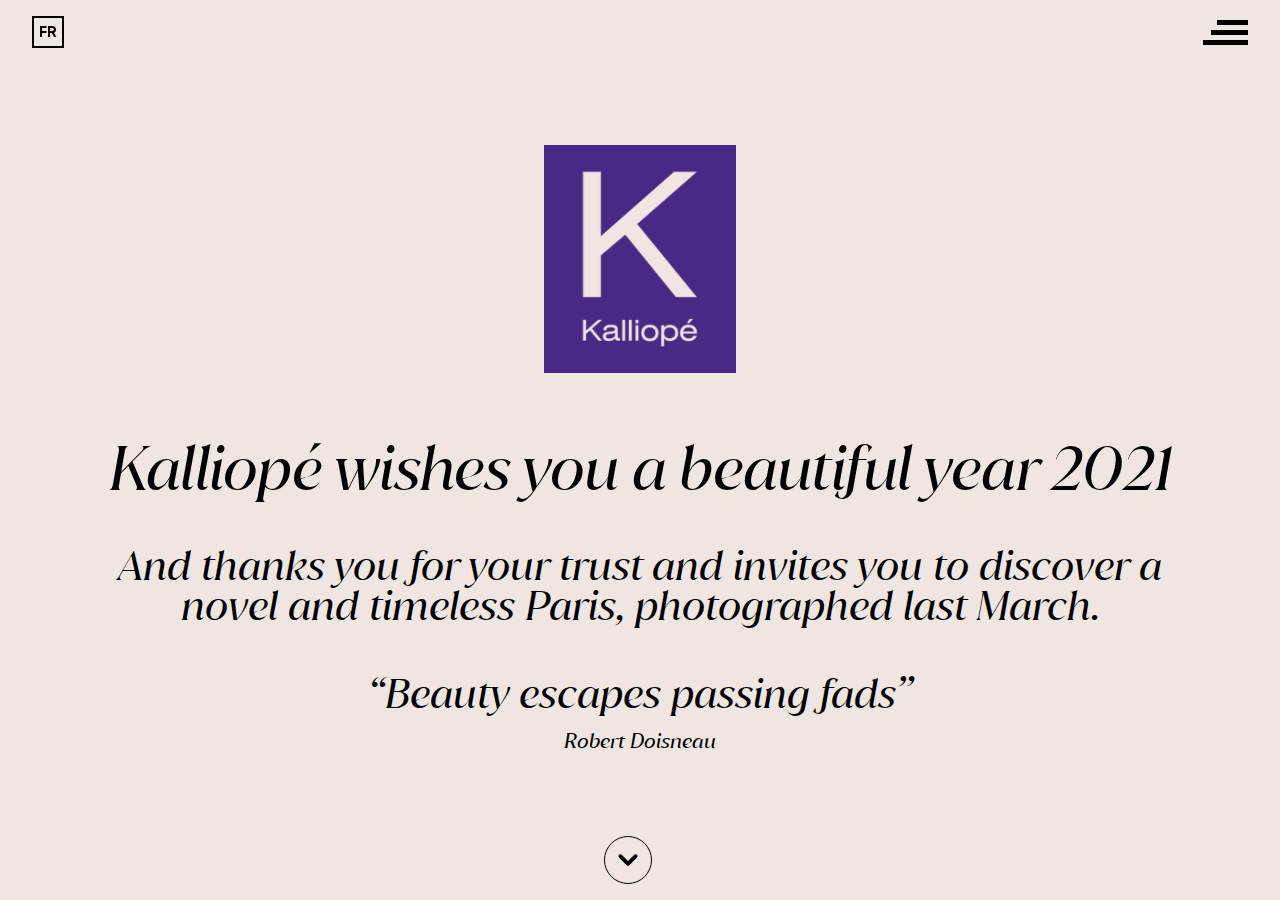
==== en/index.html @ 287f17f8 "Fixed ScrollDown icon position on Safari Mobile" ====
<!DOCTYPE html>
<html lang="en" class="hmax-md:text-smaller hmax-sm:text-smallest">
<head>
    <meta charset="UTF-8">
    <meta name="viewport" content="width=device-width, initial-scale=1">
    <title>Kalliopé wishes you a beautiful year 2021</title>
    <meta name="description" content="And thanks you for your trust and invites you to discover a novel and timeless Paris, photographed last March.">
    
    <!-- ICONS -->
    <link rel="apple-touch-icon" sizes="57x57" href="/assets/icons/apple-icon-57x57.png">
    <link rel="apple-touch-icon" sizes="60x60" href="/assets/icons/apple-icon-60x60.png">
    <link rel="apple-touch-icon" sizes="72x72" href="/assets/icons/apple-icon-72x72.png">
    <link rel="apple-touch-icon" sizes="76x76" href="/assets/icons/apple-icon-76x76.png">
    <link rel="apple-touch-icon" sizes="114x114" href="/assets/icons/apple-icon-114x114.png">
    <link rel="apple-touch-icon" sizes="120x120" href="/assets/icons/apple-icon-120x120.png">
    <link rel="apple-touch-icon" sizes="144x144" href="/assets/icons/apple-icon-144x144.png">
    <link rel="apple-touch-icon" sizes="152x152" href="/assets/icons/apple-icon-152x152.png">
    <link rel="apple-touch-icon" sizes="180x180" href="/assets/icons/apple-icon-180x180.png">
    <link rel="icon" type="image/png" sizes="192x192"  href="/assets/icons/android-icon-192x192.png">
    <link rel="icon" type="image/png" sizes="32x32" href="/assets/icons/favicon-32x32.png">
    <link rel="icon" type="image/png" sizes="96x96" href="/assets/icons/favicon-96x96.png">
    <link rel="icon" type="image/png" sizes="16x16" href="/assets/icons/favicon-16x16.png">
    <link rel="manifest" href="/manifest.json">
    <meta name="msapplication-TileColor" content="#ffffff">
    <meta name="msapplication-TileImage" content="/assets/icons/ms-icon-144x144.png">
    <meta name="theme-color" content="#ffffff">
    
    <!-- CSS -->
    <link rel="stylesheet" type="text/css" href="/assets/css/base.css">
</head>
<body class="antialiased font-serif bg-light">
    <main>
        <div id="content" class="overflow-y-auto h-screen scroll-snap-y">

            <!-- INTRO -->
            <article class="min-h-screen px-8 py-16 md:px-16 italic flex flex-col items-center justify-center scroll-snap-start">
                <div class="pointer-events-none flex py-4 px-8 justify-between fixed z-50 top-0 w-full">
                    
                    <!-- LANG -->
                    <a class="pointer-events-auto w-8 h-8 hmax-md:w-10 hmax-md:h-10 leading-none flex items-center justify-center border-2 font-sans not-italic text-sm font-bold uppercase hover:text-dark hover:animate-pulse focus:text-dark focus:animate-pulse"
                       href="/"
                       title="Version française"
                    >
                        <span class="hmax-md:text-base">FR</span>
                    </a>
        
                    <!-- CREDITS -->
                    <button class="pointer-events-auto hover:text-dark hover:animate-pulse focus:text-dark focus:animate-pulse" type="button" data-menu-toggle>
                        <svg data-menu-toggle-open class="" xmlns="http://www.w3.org/2000/svg" width="45" height="25" viewBox="0 0 45 25"><g transform="translate(-1847 -19)"><rect class="a" width="31" height="5" transform="translate(1861 19)"/><rect class="a" width="37" height="5" transform="translate(1855 29)"/><rect class="a" width="45" height="5" transform="translate(1847 39)"/></g></svg>
                    </button>
                </div>
                
                <header class="flex flex-col items-center justify-center">
                    
                    <!-- LOGO -->
                    <picture class="block mb-10 md:mb-16 hmax-md:mb-10">
                        <source srcset="/assets/img/logo.png 1x, /assets/img/logo@2x.png 2x">
                        <img class="w-32 md:w-48 hmax-md:w-32" src="/assets/img/logo.png" alt="">
                    </picture>
                    
                    <!-- TITLE -->
                    <h1 class="text-lg md:text-xl tracking-tight text-center">
                        Kalliopé wishes you a beautiful year 2021
                    </h1>
                </header>
                
                <div class="text-base md:text-lg my-8 md:my-12 text-center max-w-screen-lg mx-auto leading-snug">
                    <p>
                        And thanks you for your trust and invites you to discover a novel and timeless Paris, photographed last March.
                    </p>
                </div>
                
                <blockquote class="text-base md:text-lg text-center">
                    <p>“Beauty escapes passing fads”</p>
                    <cite class="text-base">Robert Doisneau</cite>
                </blockquote>
            </article>
            
            <!-- PICTURES -->
            <div class="relative flex flex-col max-h-screen scroll-snap-start px-8 pb-20 pt-8 md:pt-16 md:px-16">
                <div id="scroller" class="relative overflow-hidden flex flex-col justify-center w-full max-w-screen-xl mx-auto">
                    <div class="relative pb-2/3 w-full overflow-hidden">
                        <div id="slider"
                             class="inset-0 absolute"
                             data-images='[
                                "/pictures/4.webp",
                                "/pictures/6.webp",
                                "/pictures/5.webp",
                                "/pictures/3.webp",
                                "/pictures/1.webp",
                                "/pictures/2.webp"
                             ]'
                        >
                            <!-- add canvas with class="w-full h-full object-cover object-center" -->
                        </div>
                    </div>
                    <span class="transform -rotate-90 origin-bottom-left text-xs text-white absolute bottom-4 left-6">
                        © Saig de Quénetain
                    </span>
                </div>
            </div>
        </div>
    </main>

    <!-- ARROW DOWN -->
    <div class="flex fixed bottom-4 left-0 w-full items-center justify-center">
        <svg class="-ml-6 w-12 rounded-full p-1 border" xmlns="http://www.w3.org/2000/svg" viewBox="0 0 20 20" fill="currentColor">
            <path class="animate-leap" fill-rule="evenodd" d="M5.293 7.293a1 1 0 011.414 0L10 10.586l3.293-3.293a1 1 0 111.414 1.414l-4 4a1 1 0 01-1.414 0l-4-4a1 1 0 010-1.414z" clip-rule="evenodd" />
        </svg>
    </div>

    <!-- POP-IN -->
    <div data-menu class="fixed bg-dark z-50 inset-0 h-screen overflow-y-auto hidden">
        <svg data-menu-toggle-close
             class="cursor-pointer absolute text-white fill-current right-12 top-6 hover:animate-pulse focus:animate-pulse"
             xmlns="http://www.w3.org/2000/svg"
             width="26.082" height="26.676"
             viewBox="0 0 26.082 26.676"
        >
            <g transform="translate(-1874.459 -20.162)"><rect class="a" width="31" height="5" transform="translate(1879.218 20.162) rotate(49)"/><rect class="a" width="31" height="5" transform="translate(1900.541 24.757) rotate(137)"/></g>
        </svg>
        <div class="flex flex-col items-center justify-center h-full w-full">
            <!-- LOGO -->
            <picture class="block mb-8 md:mb-16 hmax-md:mb-8">
                <source srcset="/assets/img/logo-white.png 1x, /assets/img/logo-white@2x.png 2x">
                <img class="w-24 md:w-36 hmax-md:w-24" src="/assets/img/logo.png" alt="">
            </picture>
            <div class="px-8 leading-relaxed text-white max-w-screen-md lg:px-24 text-center space-y-8">
                <p>
                    Saig de Quénetain, photographer and creative director at Tactile agency, captured what we couldn’t see last March: the image of a Paris in suspended time. By his interpretation and his perception he reveals new perspectives to us and makes us rediscover the beauty and greatness of this world capital of arts and culture.
                </p>
                <p>
                    This series is the subject of a first book of photographs <br>
                    « Paris timeless » <br>
                    You can find it here:
                    <a class="inline-flex items-center space-x-1 hover:underline"
                       href="https://www.atelier-tactile.fr"
                       target="_blank"
                       rel="noopener noreferrer"
                       title="Atelier-tactile.fr by Agence Tactile"
                    >
                        <span>www.atelier-tactile.fr</span>
                        <svg class="w-4" xmlns="http://www.w3.org/2000/svg" fill="none" viewBox="0 0 24 24" stroke="currentColor">
                            <path stroke-linecap="round" stroke-linejoin="round" stroke-width="2" d="M10 6H6a2 2 0 00-2 2v10a2 2 0 002 2h10a2 2 0 002-2v-4M14 4h6m0 0v6m0-6L10 14" />
                        </svg>
                    </a>
                </p>
            </div>
        </div>
    </div>
    <script src="/assets/js/three.js"></script>
    <script src="/assets/js/dat-gui.js"></script>
    <script src="/assets/js/gsap.js"></script>
    <script src="/assets/js/sketch.js"></script>
    <script src="/assets/js/effect.js"></script>
    <script src="/assets/js/ux.js"></script>
</body>
</html>
---- assets/css/base.css ----
/*! modern-normalize v1.0.0 | MIT License | https://github.com/sindresorhus/modern-normalize */

/*
Document
========
*/

/**
Use a better box model (opinionated).
*/

*,
*::before,
*::after {
  box-sizing: border-box;
}

/**
Use a more readable tab size (opinionated).
*/

:root {
  -moz-tab-size: 4;
  -o-tab-size: 4;
     tab-size: 4;
}

/**
1. Correct the line height in all browsers.
2. Prevent adjustments of font size after orientation changes in iOS.
*/

html {
  line-height: 1.15; /* 1 */
  -webkit-text-size-adjust: 100%; /* 2 */
}

/*
Sections
========
*/

/**
Remove the margin in all browsers.
*/

body {
  margin: 0;
}

/**
Improve consistency of default fonts in all browsers. (https://github.com/sindresorhus/modern-normalize/issues/3)
*/

body {
  font-family:
		system-ui,
		-apple-system, /* Firefox supports this but not yet `system-ui` */
		'Segoe UI',
		Roboto,
		Helvetica,
		Arial,
		sans-serif,
		'Apple Color Emoji',
		'Segoe UI Emoji';
}

/*
Grouping content
================
*/

/**
1. Add the correct height in Firefox.
2. Correct the inheritance of border color in Firefox. (https://bugzilla.mozilla.org/show_bug.cgi?id=190655)
*/

hr {
  height: 0; /* 1 */
  color: inherit; /* 2 */
}

/*
Text-level semantics
====================
*/

/**
Add the correct text decoration in Chrome, Edge, and Safari.
*/

abbr[title] {
  -webkit-text-decoration: underline dotted;
          text-decoration: underline dotted;
}

/**
Add the correct font weight in Edge and Safari.
*/

b,
strong {
  font-weight: bolder;
}

/**
1. Improve consistency of default fonts in all browsers. (https://github.com/sindresorhus/modern-normalize/issues/3)
2. Correct the odd 'em' font sizing in all browsers.
*/

code,
kbd,
samp,
pre {
  font-family:
		ui-monospace,
		SFMono-Regular,
		Consolas,
		'Liberation Mono',
		Menlo,
		monospace; /* 1 */
  font-size: 1em; /* 2 */
}

/**
Add the correct font size in all browsers.
*/

small {
  font-size: 80%;
}

/**
Prevent 'sub' and 'sup' elements from affecting the line height in all browsers.
*/

sub,
sup {
  font-size: 75%;
  line-height: 0;
  position: relative;
  vertical-align: baseline;
}

sub {
  bottom: -0.25em;
}

sup {
  top: -0.5em;
}

/*
Tabular data
============
*/

/**
1. Remove text indentation from table contents in Chrome and Safari. (https://bugs.chromium.org/p/chromium/issues/detail?id=999088, https://bugs.webkit.org/show_bug.cgi?id=201297)
2. Correct table border color inheritance in all Chrome and Safari. (https://bugs.chromium.org/p/chromium/issues/detail?id=935729, https://bugs.webkit.org/show_bug.cgi?id=195016)
*/

table {
  text-indent: 0; /* 1 */
  border-color: inherit; /* 2 */
}

/*
Forms
=====
*/

/**
1. Change the font styles in all browsers.
2. Remove the margin in Firefox and Safari.
*/

button,
input,
optgroup,
select,
textarea {
  font-family: inherit; /* 1 */
  font-size: 100%; /* 1 */
  line-height: 1.15; /* 1 */
  margin: 0; /* 2 */
}

/**
Remove the inheritance of text transform in Edge and Firefox.
1. Remove the inheritance of text transform in Firefox.
*/

button,
select { /* 1 */
  text-transform: none;
}

/**
Correct the inability to style clickable types in iOS and Safari.
*/

button,
[type='button'] {
  -webkit-appearance: button;
}

/**
Remove the inner border and padding in Firefox.
*/

/**
Restore the focus styles unset by the previous rule.
*/

/**
Remove the additional ':invalid' styles in Firefox.
See: https://github.com/mozilla/gecko-dev/blob/2f9eacd9d3d995c937b4251a5557d95d494c9be1/layout/style/res/forms.css#L728-L737
*/

/**
Remove the padding so developers are not caught out when they zero out 'fieldset' elements in all browsers.
*/

legend {
  padding: 0;
}

/**
Add the correct vertical alignment in Chrome and Firefox.
*/

progress {
  vertical-align: baseline;
}

/**
Correct the cursor style of increment and decrement buttons in Safari.
*/

/**
1. Correct the odd appearance in Chrome and Safari.
2. Correct the outline style in Safari.
*/

/**
Remove the inner padding in Chrome and Safari on macOS.
*/

/**
1. Correct the inability to style clickable types in iOS and Safari.
2. Change font properties to 'inherit' in Safari.
*/

/*
Interactive
===========
*/

/*
Add the correct display in Chrome and Safari.
*/

summary {
  display: list-item;
}

/**
 * Manually forked from SUIT CSS Base: https://github.com/suitcss/base
 * A thin layer on top of normalize.css that provides a starting point more
 * suitable for web applications.
 */

/**
 * Removes the default spacing and border for appropriate elements.
 */

blockquote,
dl,
dd,
h1,
h2,
h3,
h4,
h5,
h6,
hr,
figure,
p,
pre {
  margin: 0;
}

button {
  background-color: transparent;
  background-image: none;
}

/**
 * Work around a Firefox/IE bug where the transparent `button` background
 * results in a loss of the default `button` focus styles.
 */

button:focus {
  outline: 1px dotted;
  outline: 5px auto -webkit-focus-ring-color;
}

fieldset {
  margin: 0;
  padding: 0;
}

ol,
ul {
  list-style: none;
  margin: 0;
  padding: 0;
}

/**
 * Tailwind custom reset styles
 */

/**
 * 1. Use the user's configured `sans` font-family (with Tailwind's default
 *    sans-serif font stack as a fallback) as a sane default.
 * 2. Use Tailwind's default "normal" line-height so the user isn't forced
 *    to override it to ensure consistency even when using the default theme.
 */

html {
  font-family: Gilroy, ui-sans-serif, system-ui, -apple-system, BlinkMacSystemFont, "Segoe UI", Roboto, "Helvetica Neue", Arial, "Noto Sans", sans-serif, "Apple Color Emoji", "Segoe UI Emoji", "Segoe UI Symbol", "Noto Color Emoji"; /* 1 */
  line-height: 1.5; /* 2 */
}

/**
 * Inherit font-family and line-height from `html` so users can set them as
 * a class directly on the `html` element.
 */

body {
  font-family: inherit;
  line-height: inherit;
}

/**
 * 1. Prevent padding and border from affecting element width.
 *
 *    We used to set this in the html element and inherit from
 *    the parent element for everything else. This caused issues
 *    in shadow-dom-enhanced elements like <details> where the content
 *    is wrapped by a div with box-sizing set to `content-box`.
 *
 *    https://github.com/mozdevs/cssremedy/issues/4
 *
 *
 * 2. Allow adding a border to an element by just adding a border-width.
 *
 *    By default, the way the browser specifies that an element should have no
 *    border is by setting it's border-style to `none` in the user-agent
 *    stylesheet.
 *
 *    In order to easily add borders to elements by just setting the `border-width`
 *    property, we change the default border-style for all elements to `solid`, and
 *    use border-width to hide them instead. This way our `border` utilities only
 *    need to set the `border-width` property instead of the entire `border`
 *    shorthand, making our border utilities much more straightforward to compose.
 *
 *    https://github.com/tailwindcss/tailwindcss/pull/116
 */

*,
::before,
::after {
  box-sizing: border-box; /* 1 */
  border-width: 0; /* 2 */
  border-style: solid; /* 2 */
  border-color: currentColor; /* 2 */
}

/*
 * Ensure horizontal rules are visible by default
 */

hr {
  border-top-width: 1px;
}

/**
 * Undo the `border-style: none` reset that Normalize applies to images so that
 * our `border-{width}` utilities have the expected effect.
 *
 * The Normalize reset is unnecessary for us since we default the border-width
 * to 0 on all elements.
 *
 * https://github.com/tailwindcss/tailwindcss/issues/362
 */

img {
  border-style: solid;
}

textarea {
  resize: vertical;
}

input::-moz-placeholder, textarea::-moz-placeholder {
  color: #a1a1aa;
}

input:-ms-input-placeholder, textarea:-ms-input-placeholder {
  color: #a1a1aa;
}

input::placeholder,
textarea::placeholder {
  color: #a1a1aa;
}

button {
  cursor: pointer;
}

table {
  border-collapse: collapse;
}

h1,
h2,
h3,
h4,
h5,
h6 {
  font-size: inherit;
  font-weight: inherit;
}

/**
 * Reset links to optimize for opt-in styling instead of
 * opt-out.
 */

a {
  color: inherit;
  text-decoration: inherit;
}

/**
 * Reset form element properties that are easy to forget to
 * style explicitly so you don't inadvertently introduce
 * styles that deviate from your design system. These styles
 * supplement a partial reset that is already applied by
 * normalize.css.
 */

button,
input,
optgroup,
select,
textarea {
  padding: 0;
  line-height: inherit;
  color: inherit;
}

/**
 * Use the configured 'mono' font family for elements that
 * are expected to be rendered with a monospace font, falling
 * back to the system monospace stack if there is no configured
 * 'mono' font family.
 */

pre,
code,
kbd,
samp {
  font-family: ui-monospace, SFMono-Regular, Menlo, Monaco, Consolas, "Liberation Mono", "Courier New", monospace;
}

/**
 * Make replaced elements `display: block` by default as that's
 * the behavior you want almost all of the time. Inspired by
 * CSS Remedy, with `svg` added as well.
 *
 * https://github.com/mozdevs/cssremedy/issues/14
 */

img,
svg,
video,
canvas,
audio,
iframe,
embed,
object {
  display: block;
  vertical-align: middle;
}

/**
 * Constrain images and videos to the parent width and preserve
 * their instrinsic aspect ratio.
 *
 * https://github.com/mozdevs/cssremedy/issues/14
 */

img,
video {
  max-width: 100%;
  height: auto;
}

@font-face {
  font-family: 'Juana';

  src: url('/assets/fonts/JuanaRegularIt.woff2') format('woff2'),
             url('/assets/fonts/JuanaRegularIt.woff') format('woff');

  font-weight: normal;

  font-style: italic;

  font-display: auto;
}

@font-face {
  font-family: 'Juana';

  src: url('/assets/fonts/JuanaRegular.woff2') format('woff2'),
             url('/assets/fonts/JuanaRegular.woff') format('woff');

  font-weight: normal;

  font-style: normal;

  font-display: swap;
}

@font-face {
  font-family: 'Gilroy';

  font-weight: 700;

  font-style: normal;

  font-display: swap;

  src: url('/assets/fonts/GilroyBold.woff2') format('woff2'),
             url('/assets/fonts/GilroyBold.woff') format('woff');
}

.space-x-1 > :not([hidden]) ~ :not([hidden]) {
  --tw-space-x-reverse: 0;
  margin-right: calc(0.25rem * var(--tw-space-x-reverse));
  margin-left: calc(0.25rem * calc(1 - var(--tw-space-x-reverse)));
}

.space-y-8 > :not([hidden]) ~ :not([hidden]) {
  --tw-space-y-reverse: 0;
  margin-top: calc(2rem * calc(1 - var(--tw-space-y-reverse)));
  margin-bottom: calc(2rem * var(--tw-space-y-reverse));
}

.bg-dark {
  --tw-bg-opacity: 1;
  background-color: rgba(57, 57, 57, var(--tw-bg-opacity));
}

.bg-light {
  --tw-bg-opacity: 1;
  background-color: rgba(239, 230, 225, var(--tw-bg-opacity));
}

.rounded-full {
  border-radius: 9999px;
}

.border-2 {
  border-width: 2px;
}

.border {
  border-width: 1px;
}

.cursor-pointer {
  cursor: pointer;
}

.block {
  display: block;
}

.flex {
  display: flex;
}

.inline-flex {
  display: inline-flex;
}

.table {
  display: table;
}

.hidden {
  display: none;
}

.flex-col {
  flex-direction: column;
}

.items-center {
  align-items: center;
}

.justify-center {
  justify-content: center;
}

.justify-between {
  justify-content: space-between;
}

.font-sans {
  font-family: Gilroy, ui-sans-serif, system-ui, -apple-system, BlinkMacSystemFont, "Segoe UI", Roboto, "Helvetica Neue", Arial, "Noto Sans", sans-serif, "Apple Color Emoji", "Segoe UI Emoji", "Segoe UI Symbol", "Noto Color Emoji";
}

.font-serif {
  font-family: Juana, ui-serif, Georgia, Cambria, "Times New Roman", Times, serif;
}

.font-bold {
  font-weight: 700;
}

.h-8 {
  height: 2rem;
}

.h-full {
  height: 100%;
}

.h-screen {
  height: 100vh;
}

.text-xs {
  font-size: 0.75rem;
  line-height: 1rem;
}

.text-sm {
  font-size: 1rem;
  line-height: 1.5rem;
}

.text-base {
  font-size: 1.25rem;
  line-height: 1.75rem;
}

.text-lg {
  font-size: 2.5rem;
  line-height: 1;
}

.leading-none {
  line-height: 1;
}

.leading-snug {
  line-height: 1.375;
}

.leading-relaxed {
  line-height: 1.625;
}

.my-8 {
  margin-top: 2rem;
  margin-bottom: 2rem;
}

.mx-auto {
  margin-left: auto;
  margin-right: auto;
}

.mb-8 {
  margin-bottom: 2rem;
}

.mb-10 {
  margin-bottom: 2.5rem;
}

.-ml-6 {
  margin-left: -1.5rem;
}

.max-h-screen {
  max-height: 100vh;
}

.max-w-screen-md {
  max-width: 768px;
}

.max-w-screen-lg {
  max-width: 1148px;
}

.max-w-screen-xl {
  max-width: 1486px;
}

.min-h-screen {
  min-height: 100vh;
}

.object-cover {
  -o-object-fit: cover;
     object-fit: cover;
}

.object-center {
  -o-object-position: center;
     object-position: center;
}

.overflow-hidden {
  overflow: hidden;
}

.overflow-y-auto {
  overflow-y: auto;
}

.p-1 {
  padding: 0.25rem;
}

.py-4 {
  padding-top: 1rem;
  padding-bottom: 1rem;
}

.px-8 {
  padding-left: 2rem;
  padding-right: 2rem;
}

.py-16 {
  padding-top: 4rem;
  padding-bottom: 4rem;
}

.pt-8 {
  padding-top: 2rem;
}

.pb-20 {
  padding-bottom: 5rem;
}

.pb-2\/3 {
  padding-bottom: 66.666667%;
}

.pointer-events-none {
  pointer-events: none;
}

.pointer-events-auto {
  pointer-events: auto;
}

.fixed {
  position: fixed;
}

.absolute {
  position: absolute;
}

.relative {
  position: relative;
}

.inset-0 {
  top: 0px;
  right: 0px;
  bottom: 0px;
  left: 0px;
}

.top-0 {
  top: 0px;
}

.left-0 {
  left: 0px;
}

.bottom-4 {
  bottom: 1rem;
}

.top-6 {
  top: 1.5rem;
}

.left-6 {
  left: 1.5rem;
}

.right-12 {
  right: 3rem;
}

* {
  --tw-shadow: 0 0 #0000;
}

* {
  --tw-ring-inset: var(--tw-empty,/*!*/ /*!*/);
  --tw-ring-offset-width: 0px;
  --tw-ring-offset-color: #fff;
  --tw-ring-color: rgba(59, 130, 246, 0.5);
  --tw-ring-offset-shadow: 0 0 #0000;
  --tw-ring-shadow: 0 0 #0000;
}

.fill-current {
  fill: currentColor;
}

.text-center {
  text-align: center;
}

.text-white {
  --tw-text-opacity: 1;
  color: rgba(255, 255, 255, var(--tw-text-opacity));
}

.hover\:text-dark:hover {
  --tw-text-opacity: 1;
  color: rgba(57, 57, 57, var(--tw-text-opacity));
}

.focus\:text-dark:focus {
  --tw-text-opacity: 1;
  color: rgba(57, 57, 57, var(--tw-text-opacity));
}

.italic {
  font-style: italic;
}

.not-italic {
  font-style: normal;
}

.uppercase {
  text-transform: uppercase;
}

.hover\:underline:hover {
  text-decoration: underline;
}

.antialiased {
  -webkit-font-smoothing: antialiased;
  -moz-osx-font-smoothing: grayscale;
}

.tracking-tight {
  letter-spacing: -0.0125em;
}

.w-4 {
  width: 1rem;
}

.w-8 {
  width: 2rem;
}

.w-12 {
  width: 3rem;
}

.w-24 {
  width: 6rem;
}

.w-32 {
  width: 8rem;
}

.w-full {
  width: 100%;
}

.z-50 {
  z-index: 50;
}

.transform {
  --tw-translate-x: 0;
  --tw-translate-y: 0;
  --tw-rotate: 0;
  --tw-skew-x: 0;
  --tw-skew-y: 0;
  --tw-scale-x: 1;
  --tw-scale-y: 1;
  transform: translateX(var(--tw-translate-x)) translateY(var(--tw-translate-y)) rotate(var(--tw-rotate)) skewX(var(--tw-skew-x)) skewY(var(--tw-skew-y)) scaleX(var(--tw-scale-x)) scaleY(var(--tw-scale-y));
}

.origin-bottom-left {
  transform-origin: bottom left;
}

.-rotate-90 {
  --tw-rotate: -90deg;
}

@-webkit-keyframes spin {
  to {
    transform: rotate(360deg);
  }
}

@keyframes spin {
  to {
    transform: rotate(360deg);
  }
}

@-webkit-keyframes ping {
  75%, 100% {
    transform: scale(2);
    opacity: 0;
  }
}

@keyframes ping {
  75%, 100% {
    transform: scale(2);
    opacity: 0;
  }
}

@-webkit-keyframes pulse {
  50% {
    opacity: .5;
  }
}

@keyframes pulse {
  50% {
    opacity: .5;
  }
}

@-webkit-keyframes bounce {
  0%, 100% {
    transform: translateY(-25%);
    -webkit-animation-timing-function: cubic-bezier(0.8,0,1,1);
            animation-timing-function: cubic-bezier(0.8,0,1,1);
  }

  50% {
    transform: none;
    -webkit-animation-timing-function: cubic-bezier(0,0,0.2,1);
            animation-timing-function: cubic-bezier(0,0,0.2,1);
  }
}

@keyframes bounce {
  0%, 100% {
    transform: translateY(-25%);
    -webkit-animation-timing-function: cubic-bezier(0.8,0,1,1);
            animation-timing-function: cubic-bezier(0.8,0,1,1);
  }

  50% {
    transform: none;
    -webkit-animation-timing-function: cubic-bezier(0,0,0.2,1);
            animation-timing-function: cubic-bezier(0,0,0.2,1);
  }
}

@-webkit-keyframes leap {
  0%, 100% {
    transform: translateY(-5%);
    -webkit-animation-timing-function: cubic-bezier(0.8,0,1,1);
            animation-timing-function: cubic-bezier(0.8,0,1,1);
  }

  50% {
    transform: translateY(5%);
    -webkit-animation-timing-function: cubic-bezier(0,0,0.2,1);
            animation-timing-function: cubic-bezier(0,0,0.2,1);
  }
}

@keyframes leap {
  0%, 100% {
    transform: translateY(-5%);
    -webkit-animation-timing-function: cubic-bezier(0.8,0,1,1);
            animation-timing-function: cubic-bezier(0.8,0,1,1);
  }

  50% {
    transform: translateY(5%);
    -webkit-animation-timing-function: cubic-bezier(0,0,0.2,1);
            animation-timing-function: cubic-bezier(0,0,0.2,1);
  }
}

.animate-leap {
  -webkit-animation: leap 1s ease-in-out infinite;
          animation: leap 1s ease-in-out infinite;
}

.hover\:animate-pulse:hover {
  -webkit-animation: pulse 2s cubic-bezier(0.4, 0, 0.6, 1) infinite;
          animation: pulse 2s cubic-bezier(0.4, 0, 0.6, 1) infinite;
}

.focus\:animate-pulse:focus {
  -webkit-animation: pulse 2s cubic-bezier(0.4, 0, 0.6, 1) infinite;
          animation: pulse 2s cubic-bezier(0.4, 0, 0.6, 1) infinite;
}

.scroll-snap-y {
  -ms-scroll-snap-type: y mandatory;
      scroll-snap-type: y mandatory;
}

.scroll-snap-start {
  scroll-snap-align: start;
}

@media (min-width: 768px) {
  .md\:block {
    display: block;
  }

  .md\:text-lg {
    font-size: 2.5rem;
    line-height: 1;
  }

  .md\:text-xl {
    font-size: 3.75rem;
    line-height: 1;
  }

  .md\:my-12 {
    margin-top: 3rem;
    margin-bottom: 3rem;
  }

  .md\:mb-16 {
    margin-bottom: 4rem;
  }

  .md\:px-16 {
    padding-left: 4rem;
    padding-right: 4rem;
  }

  .md\:pt-16 {
    padding-top: 4rem;
  }

  .md\:w-36 {
    width: 9rem;
  }

  .md\:w-48 {
    width: 12rem;
  }
}

@media (min-width: 1148px) {
  .lg\:px-24 {
    padding-left: 6rem;
    padding-right: 6rem;
  }
}

@media (min-width: 1486px) {
}

@media (max-height: 768px) {
  .hmax-md\:h-10 {
    height: 2.5rem;
  }

  .hmax-md\:text-base {
    font-size: 1.25rem;
    line-height: 1.75rem;
  }

  .hmax-md\:text-smaller {
    font-size: 87.5%;
  }

  .hmax-md\:mb-8 {
    margin-bottom: 2rem;
  }

  .hmax-md\:mb-10 {
    margin-bottom: 2.5rem;
  }

  .hmax-md\:w-10 {
    width: 2.5rem;
  }

  .hmax-md\:w-24 {
    width: 6rem;
  }

  .hmax-md\:w-32 {
    width: 8rem;
  }
}

@media (max-height: 620px) {
  .hmax-sm\:text-smallest {
    font-size: 68%;
  }
}
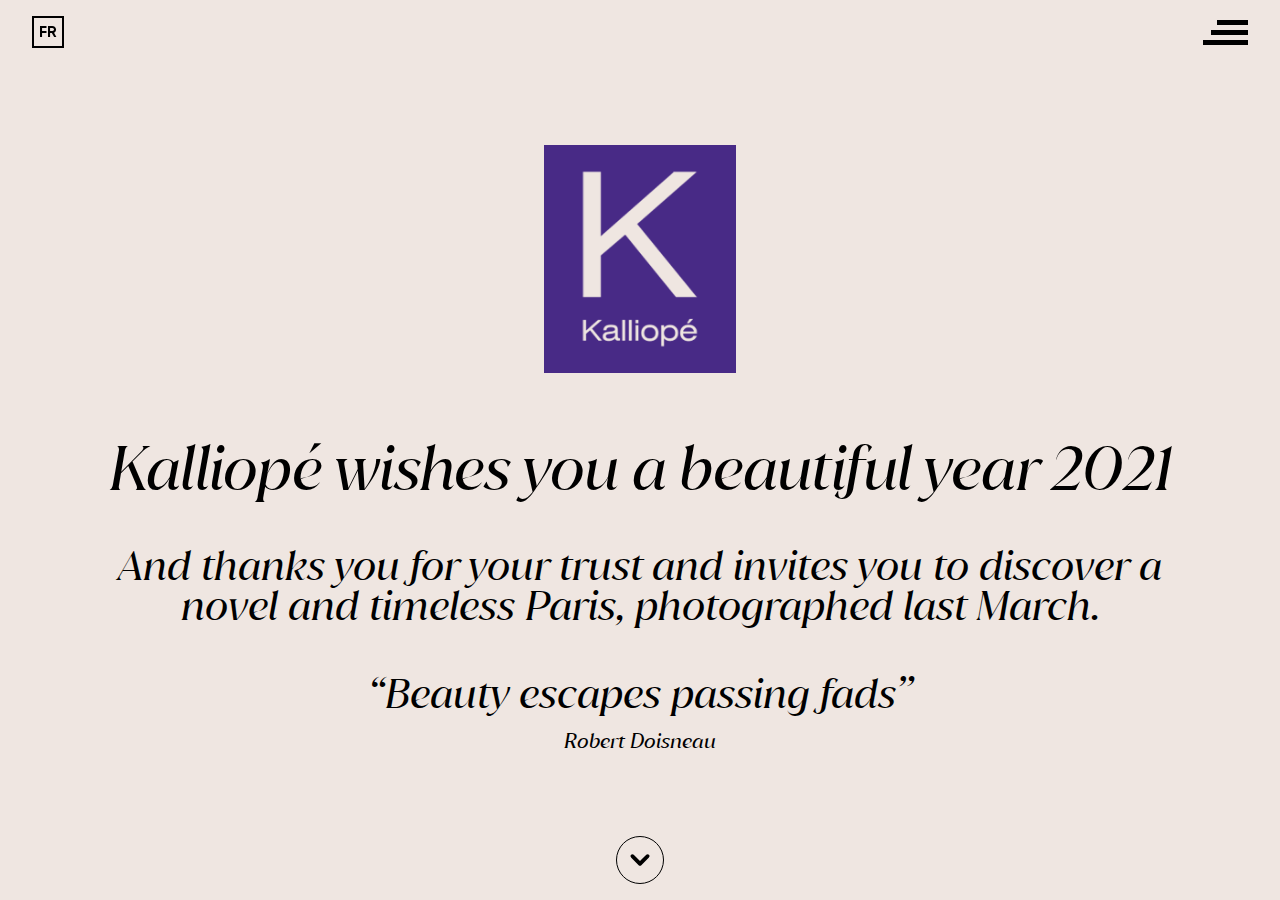
==== commit e365f8f5: "Better ScrollDown alignment for maximized cross-browsing support" ====
--- a/en/index.html
+++ b/en/index.html
@@ -103,8 +103,8 @@
     </main>
 
     <!-- ARROW DOWN -->
-    <div class="flex fixed bottom-4 left-0 w-full items-center justify-center">
-        <svg class="-ml-6 w-12 rounded-full p-1 border" xmlns="http://www.w3.org/2000/svg" viewBox="0 0 20 20" fill="currentColor">
+    <div class="fixed bottom-4 left-0 w-full flex items-center justify-center">
+        <svg class="w-12 rounded-full p-1 border" xmlns="http://www.w3.org/2000/svg" viewBox="0 0 20 20" fill="currentColor">
             <path class="animate-leap" fill-rule="evenodd" d="M5.293 7.293a1 1 0 011.414 0L10 10.586l3.293-3.293a1 1 0 111.414 1.414l-4 4a1 1 0 01-1.414 0l-4-4a1 1 0 010-1.414z" clip-rule="evenodd" />
         </svg>
     </div>
--- a/assets/css/base.css
+++ b/assets/css/base.css
@@ -550,6 +550,19 @@
              url('/assets/fonts/GilroyBold.woff') format('woff');
 }
 
+/* Hide scrollbar for Chrome, Safari and Opera */
+
+#content::-webkit-scrollbar {
+  display: none;
+}
+
+/* Hide scrollbar for IE, Edge and Firefox */
+
+#content {
+  -ms-overflow-style: none;  /* IE and Edge */
+  scrollbar-width: none;  /* Firefox */
+}
+
 .space-x-1 > :not([hidden]) ~ :not([hidden]) {
   --tw-space-x-reverse: 0;
   margin-right: calc(0.25rem * var(--tw-space-x-reverse));
@@ -696,10 +709,6 @@
 
 .mb-10 {
   margin-bottom: 2.5rem;
-}
-
-.-ml-6 {
-  margin-left: -1.5rem;
 }
 
 .max-h-screen {
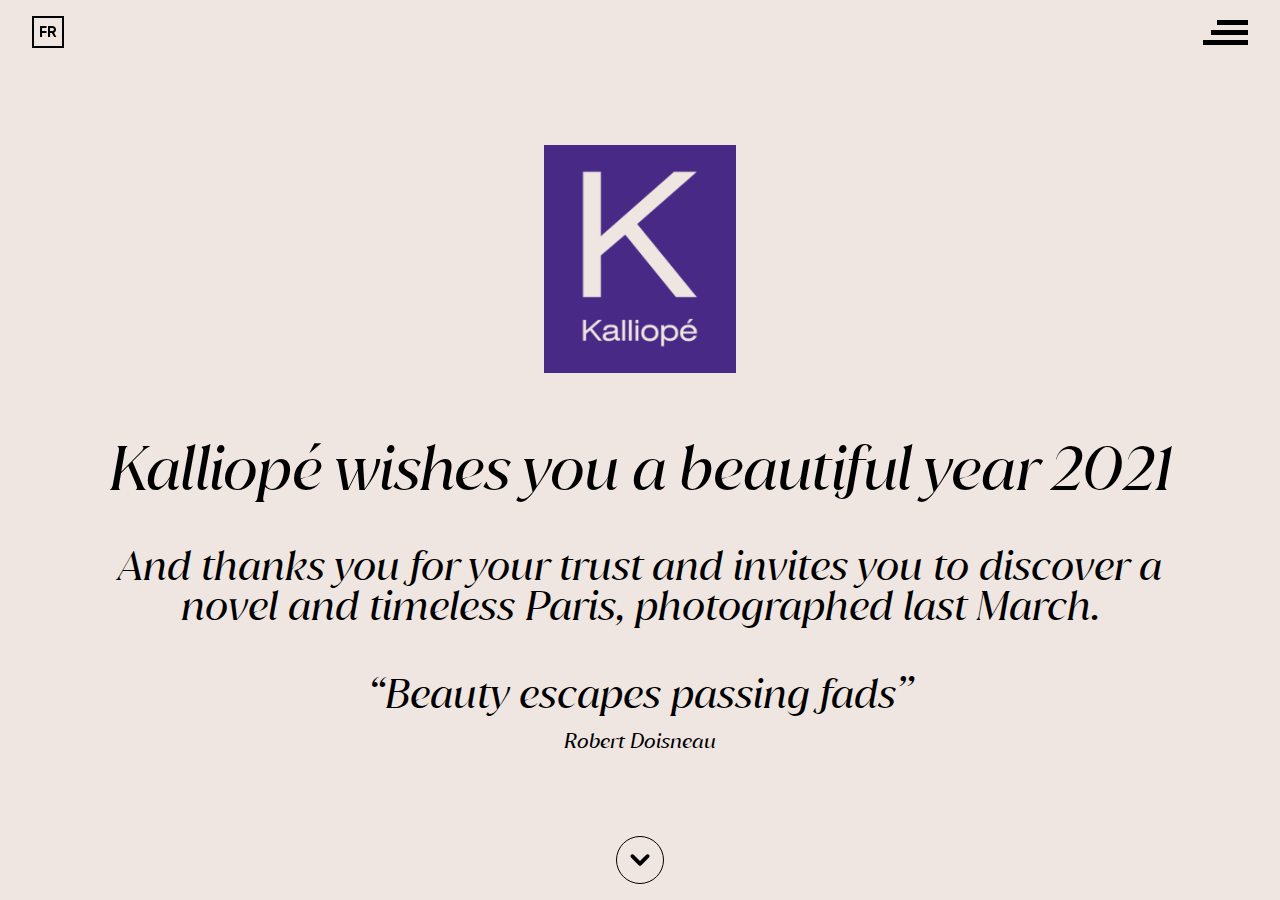
==== commit 43138462: "Added scroll triggering to ArrowDown icon" ====
--- a/en/index.html
+++ b/en/index.html
@@ -104,9 +104,11 @@
 
     <!-- ARROW DOWN -->
     <div class="fixed bottom-4 left-0 w-full flex items-center justify-center">
-        <svg class="w-12 rounded-full p-1 border" xmlns="http://www.w3.org/2000/svg" viewBox="0 0 20 20" fill="currentColor">
-            <path class="animate-leap" fill-rule="evenodd" d="M5.293 7.293a1 1 0 011.414 0L10 10.586l3.293-3.293a1 1 0 111.414 1.414l-4 4a1 1 0 01-1.414 0l-4-4a1 1 0 010-1.414z" clip-rule="evenodd" />
-        </svg>
+        <button id="data-trigger-scroller" class="cursor-pointer w-12 rounded-full p-1 border hover:animate-pulse focus:animate-pulse focus:outline-none">
+            <svg xmlns="http://www.w3.org/2000/svg" viewBox="0 0 20 20" fill="currentColor">
+                <path class="animate-leap" fill-rule="evenodd" d="M5.293 7.293a1 1 0 011.414 0L10 10.586l3.293-3.293a1 1 0 111.414 1.414l-4 4a1 1 0 01-1.414 0l-4-4a1 1 0 010-1.414z" clip-rule="evenodd" />
+            </svg>
+        </button>
     </div>
 
     <!-- POP-IN -->
--- a/assets/css/base.css
+++ b/assets/css/base.css
@@ -741,6 +741,11 @@
      object-position: center;
 }
 
+.focus\:outline-none:focus {
+  outline: 2px solid transparent;
+  outline-offset: 2px;
+}
+
 .overflow-hidden {
   overflow: hidden;
 }
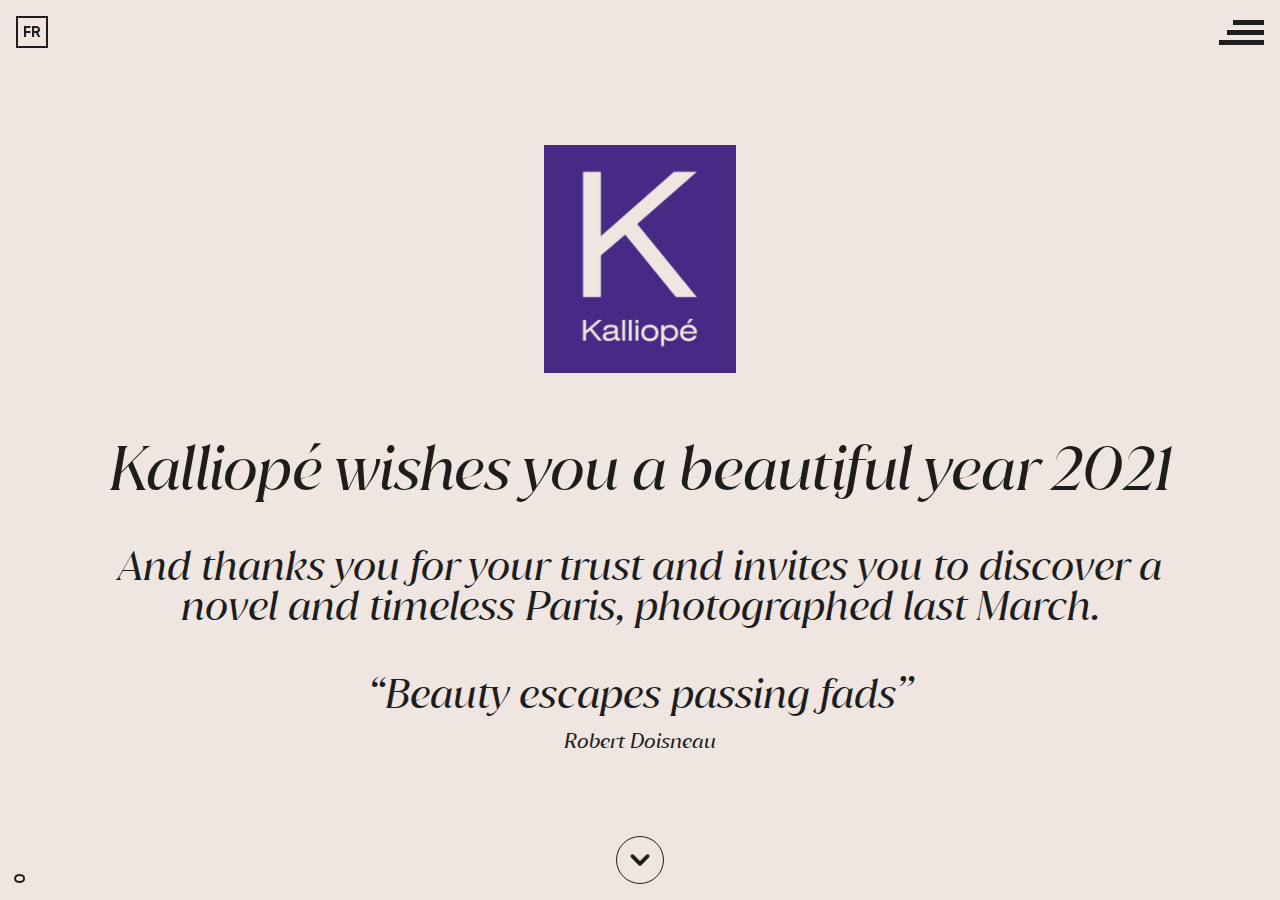
==== commit 2cecf887: "Added visitors counter and dark mode. Fix attempt for Safari/Mac not desirable "elastic scroll"" ====
--- a/en/index.html
+++ b/en/index.html
@@ -28,16 +28,16 @@
     <!-- CSS -->
     <link rel="stylesheet" type="text/css" href="/assets/css/base.css">
 </head>
-<body class="antialiased font-serif bg-light">
+<body class="antialiased font-serif bg-light dark:bg-dark text-black dark:text-light">
     <main>
         <div id="content" class="overflow-y-auto h-screen scroll-snap-y">
 
             <!-- INTRO -->
             <article class="min-h-screen px-8 py-16 md:px-16 italic flex flex-col items-center justify-center scroll-snap-start">
-                <div class="pointer-events-none flex py-4 px-8 justify-between fixed z-50 top-0 w-full">
+                <div class="pointer-events-none flex p-4 justify-between fixed z-50 top-0 w-full">
                     
                     <!-- LANG -->
-                    <a class="pointer-events-auto w-8 h-8 hmax-md:w-10 hmax-md:h-10 leading-none flex items-center justify-center border-2 font-sans not-italic text-sm font-bold uppercase hover:text-dark hover:animate-pulse focus:text-dark focus:animate-pulse"
+                    <a class="pointer-events-auto w-8 h-8 hmax-md:w-10 hmax-md:h-10 leading-none flex items-center justify-center border-2 font-sans not-italic text-sm font-bold uppercase hover:text-dark hover:animate-pulse focus:text-dark focus:animate-pulse dark:hover:text-white dark:focus:text-white"
                        href="/"
                        title="Version française"
                     >
@@ -45,8 +45,8 @@
                     </a>
         
                     <!-- CREDITS -->
-                    <button class="pointer-events-auto hover:text-dark hover:animate-pulse focus:text-dark focus:animate-pulse" type="button" data-menu-toggle>
-                        <svg data-menu-toggle-open class="" xmlns="http://www.w3.org/2000/svg" width="45" height="25" viewBox="0 0 45 25"><g transform="translate(-1847 -19)"><rect class="a" width="31" height="5" transform="translate(1861 19)"/><rect class="a" width="37" height="5" transform="translate(1855 29)"/><rect class="a" width="45" height="5" transform="translate(1847 39)"/></g></svg>
+                    <button class="pointer-events-auto hover:text-dark hover:animate-pulse focus:text-dark focus:animate-pulse dark:hover:text-white dark:focus:text-white" type="button" data-menu-toggle>
+                        <svg data-menu-toggle-open class="fill-current" xmlns="http://www.w3.org/2000/svg" width="45" height="25" viewBox="0 0 45 25"><g transform="translate(-1847 -19)"><rect class="a" width="31" height="5" transform="translate(1861 19)"/><rect class="a" width="37" height="5" transform="translate(1855 29)"/><rect class="a" width="45" height="5" transform="translate(1847 39)"/></g></svg>
                     </button>
                 </div>
                 
@@ -54,6 +54,7 @@
                     
                     <!-- LOGO -->
                     <picture class="block mb-10 md:mb-16 hmax-md:mb-10">
+                        <source srcset="/assets/img/logo-white.png 1x, /assets/img/logo-white@2x.png 2x" media="(prefers-color-scheme: dark)">
                         <source srcset="/assets/img/logo.png 1x, /assets/img/logo@2x.png 2x">
                         <img class="w-32 md:w-48 hmax-md:w-32" src="/assets/img/logo.png" alt="">
                     </picture>
@@ -111,10 +112,15 @@
         </button>
     </div>
 
+    <!-- VIEWS COUNTER -->
+    <span id="views" class="font-sans fixed bottom-4 left-8 transform -rotate-90 origin-bottom-left">
+        0
+    </span>
+
     <!-- POP-IN -->
-    <div data-menu class="fixed bg-dark z-50 inset-0 h-screen overflow-y-auto hidden">
+    <div data-menu class="fixed bg-dark dark:bg-black z-50 inset-0 h-screen overflow-y-auto hidden">
         <svg data-menu-toggle-close
-             class="cursor-pointer absolute text-white fill-current right-12 top-6 hover:animate-pulse focus:animate-pulse"
+             class="cursor-pointer absolute text-white fill-current right-6 top-4 hover:animate-pulse focus:animate-pulse"
              xmlns="http://www.w3.org/2000/svg"
              width="26.082" height="26.676"
              viewBox="0 0 26.082 26.676"
@@ -156,5 +162,7 @@
     <script src="/assets/js/sketch.js"></script>
     <script src="/assets/js/effect.js"></script>
     <script src="/assets/js/ux.js"></script>
+    <script src="/assets/js/counter.js"></script>
+    <script async src="https://api.countapi.xyz/hit/en.kalliope-2021.com/visits?callback=cb"></script>
 </body>
 </html>
--- a/assets/css/base.css
+++ b/assets/css/base.css
@@ -201,7 +201,9 @@
 */
 
 button,
-[type='button'] {
+[type='button'],
+[type='reset'],
+[type='submit'] {
   -webkit-appearance: button;
 }
 
@@ -209,15 +211,28 @@
 Remove the inner border and padding in Firefox.
 */
 
+::-moz-focus-inner {
+  border-style: none;
+  padding: 0;
+}
+
 /**
 Restore the focus styles unset by the previous rule.
 */
+
+:-moz-focusring {
+  outline: 1px dotted ButtonText;
+}
 
 /**
 Remove the additional ':invalid' styles in Firefox.
 See: https://github.com/mozilla/gecko-dev/blob/2f9eacd9d3d995c937b4251a5557d95d494c9be1/layout/style/res/forms.css#L728-L737
 */
 
+:-moz-ui-invalid {
+  box-shadow: none;
+}
+
 /**
 Remove the padding so developers are not caught out when they zero out 'fieldset' elements in all browsers.
 */
@@ -237,20 +252,39 @@
 /**
 Correct the cursor style of increment and decrement buttons in Safari.
 */
+
+::-webkit-inner-spin-button,
+::-webkit-outer-spin-button {
+  height: auto;
+}
 
 /**
 1. Correct the odd appearance in Chrome and Safari.
 2. Correct the outline style in Safari.
 */
 
+[type='search'] {
+  -webkit-appearance: textfield; /* 1 */
+  outline-offset: -2px; /* 2 */
+}
+
 /**
 Remove the inner padding in Chrome and Safari on macOS.
 */
+
+::-webkit-search-decoration {
+  -webkit-appearance: none;
+}
 
 /**
 1. Correct the inability to style clickable types in iOS and Safari.
 2. Change font properties to 'inherit' in Safari.
 */
+
+::-webkit-file-upload-button {
+  -webkit-appearance: button; /* 1 */
+  font: inherit; /* 2 */
+}
 
 /*
 Interactive
@@ -418,7 +452,8 @@
   color: #a1a1aa;
 }
 
-button {
+button,
+[role="button"] {
   cursor: pointer;
 }
 
@@ -550,6 +585,28 @@
              url('/assets/fonts/GilroyBold.woff') format('woff');
 }
 
+.container {
+  width: 100%;
+}
+
+@media (min-width: 768px) {
+  .container {
+    max-width: 768px;
+  }
+}
+
+@media (min-width: 1148px) {
+  .container {
+    max-width: 1148px;
+  }
+}
+
+@media (min-width: 1486px) {
+  .container {
+    max-width: 1486px;
+  }
+}
+
 /* Hide scrollbar for Chrome, Safari and Opera */
 
 #content::-webkit-scrollbar {
@@ -561,6 +618,24 @@
 #content {
   -ms-overflow-style: none;  /* IE and Edge */
   scrollbar-width: none;  /* Firefox */
+}
+
+.space-y-0 > :not([hidden]) ~ :not([hidden]) {
+  --tw-space-y-reverse: 0;
+  margin-top: calc(0px * calc(1 - var(--tw-space-y-reverse)));
+  margin-bottom: calc(0px * var(--tw-space-y-reverse));
+}
+
+.space-x-0 > :not([hidden]) ~ :not([hidden]) {
+  --tw-space-x-reverse: 0;
+  margin-right: calc(0px * var(--tw-space-x-reverse));
+  margin-left: calc(0px * calc(1 - var(--tw-space-x-reverse)));
+}
+
+.space-y-1 > :not([hidden]) ~ :not([hidden]) {
+  --tw-space-y-reverse: 0;
+  margin-top: calc(0.25rem * calc(1 - var(--tw-space-y-reverse)));
+  margin-bottom: calc(0.25rem * var(--tw-space-y-reverse));
 }
 
 .space-x-1 > :not([hidden]) ~ :not([hidden]) {
@@ -569,42 +644,3418 @@
   margin-left: calc(0.25rem * calc(1 - var(--tw-space-x-reverse)));
 }
 
+.space-y-2 > :not([hidden]) ~ :not([hidden]) {
+  --tw-space-y-reverse: 0;
+  margin-top: calc(0.5rem * calc(1 - var(--tw-space-y-reverse)));
+  margin-bottom: calc(0.5rem * var(--tw-space-y-reverse));
+}
+
+.space-x-2 > :not([hidden]) ~ :not([hidden]) {
+  --tw-space-x-reverse: 0;
+  margin-right: calc(0.5rem * var(--tw-space-x-reverse));
+  margin-left: calc(0.5rem * calc(1 - var(--tw-space-x-reverse)));
+}
+
+.space-y-3 > :not([hidden]) ~ :not([hidden]) {
+  --tw-space-y-reverse: 0;
+  margin-top: calc(0.75rem * calc(1 - var(--tw-space-y-reverse)));
+  margin-bottom: calc(0.75rem * var(--tw-space-y-reverse));
+}
+
+.space-x-3 > :not([hidden]) ~ :not([hidden]) {
+  --tw-space-x-reverse: 0;
+  margin-right: calc(0.75rem * var(--tw-space-x-reverse));
+  margin-left: calc(0.75rem * calc(1 - var(--tw-space-x-reverse)));
+}
+
+.space-y-4 > :not([hidden]) ~ :not([hidden]) {
+  --tw-space-y-reverse: 0;
+  margin-top: calc(1rem * calc(1 - var(--tw-space-y-reverse)));
+  margin-bottom: calc(1rem * var(--tw-space-y-reverse));
+}
+
+.space-x-4 > :not([hidden]) ~ :not([hidden]) {
+  --tw-space-x-reverse: 0;
+  margin-right: calc(1rem * var(--tw-space-x-reverse));
+  margin-left: calc(1rem * calc(1 - var(--tw-space-x-reverse)));
+}
+
+.space-y-5 > :not([hidden]) ~ :not([hidden]) {
+  --tw-space-y-reverse: 0;
+  margin-top: calc(1.25rem * calc(1 - var(--tw-space-y-reverse)));
+  margin-bottom: calc(1.25rem * var(--tw-space-y-reverse));
+}
+
+.space-x-5 > :not([hidden]) ~ :not([hidden]) {
+  --tw-space-x-reverse: 0;
+  margin-right: calc(1.25rem * var(--tw-space-x-reverse));
+  margin-left: calc(1.25rem * calc(1 - var(--tw-space-x-reverse)));
+}
+
+.space-y-6 > :not([hidden]) ~ :not([hidden]) {
+  --tw-space-y-reverse: 0;
+  margin-top: calc(1.5rem * calc(1 - var(--tw-space-y-reverse)));
+  margin-bottom: calc(1.5rem * var(--tw-space-y-reverse));
+}
+
+.space-x-6 > :not([hidden]) ~ :not([hidden]) {
+  --tw-space-x-reverse: 0;
+  margin-right: calc(1.5rem * var(--tw-space-x-reverse));
+  margin-left: calc(1.5rem * calc(1 - var(--tw-space-x-reverse)));
+}
+
+.space-y-7 > :not([hidden]) ~ :not([hidden]) {
+  --tw-space-y-reverse: 0;
+  margin-top: calc(1.75rem * calc(1 - var(--tw-space-y-reverse)));
+  margin-bottom: calc(1.75rem * var(--tw-space-y-reverse));
+}
+
+.space-x-7 > :not([hidden]) ~ :not([hidden]) {
+  --tw-space-x-reverse: 0;
+  margin-right: calc(1.75rem * var(--tw-space-x-reverse));
+  margin-left: calc(1.75rem * calc(1 - var(--tw-space-x-reverse)));
+}
+
 .space-y-8 > :not([hidden]) ~ :not([hidden]) {
   --tw-space-y-reverse: 0;
   margin-top: calc(2rem * calc(1 - var(--tw-space-y-reverse)));
   margin-bottom: calc(2rem * var(--tw-space-y-reverse));
 }
 
+.space-x-8 > :not([hidden]) ~ :not([hidden]) {
+  --tw-space-x-reverse: 0;
+  margin-right: calc(2rem * var(--tw-space-x-reverse));
+  margin-left: calc(2rem * calc(1 - var(--tw-space-x-reverse)));
+}
+
+.space-y-9 > :not([hidden]) ~ :not([hidden]) {
+  --tw-space-y-reverse: 0;
+  margin-top: calc(2.25rem * calc(1 - var(--tw-space-y-reverse)));
+  margin-bottom: calc(2.25rem * var(--tw-space-y-reverse));
+}
+
+.space-x-9 > :not([hidden]) ~ :not([hidden]) {
+  --tw-space-x-reverse: 0;
+  margin-right: calc(2.25rem * var(--tw-space-x-reverse));
+  margin-left: calc(2.25rem * calc(1 - var(--tw-space-x-reverse)));
+}
+
+.space-y-10 > :not([hidden]) ~ :not([hidden]) {
+  --tw-space-y-reverse: 0;
+  margin-top: calc(2.5rem * calc(1 - var(--tw-space-y-reverse)));
+  margin-bottom: calc(2.5rem * var(--tw-space-y-reverse));
+}
+
+.space-x-10 > :not([hidden]) ~ :not([hidden]) {
+  --tw-space-x-reverse: 0;
+  margin-right: calc(2.5rem * var(--tw-space-x-reverse));
+  margin-left: calc(2.5rem * calc(1 - var(--tw-space-x-reverse)));
+}
+
+.space-y-11 > :not([hidden]) ~ :not([hidden]) {
+  --tw-space-y-reverse: 0;
+  margin-top: calc(2.75rem * calc(1 - var(--tw-space-y-reverse)));
+  margin-bottom: calc(2.75rem * var(--tw-space-y-reverse));
+}
+
+.space-x-11 > :not([hidden]) ~ :not([hidden]) {
+  --tw-space-x-reverse: 0;
+  margin-right: calc(2.75rem * var(--tw-space-x-reverse));
+  margin-left: calc(2.75rem * calc(1 - var(--tw-space-x-reverse)));
+}
+
+.space-y-12 > :not([hidden]) ~ :not([hidden]) {
+  --tw-space-y-reverse: 0;
+  margin-top: calc(3rem * calc(1 - var(--tw-space-y-reverse)));
+  margin-bottom: calc(3rem * var(--tw-space-y-reverse));
+}
+
+.space-x-12 > :not([hidden]) ~ :not([hidden]) {
+  --tw-space-x-reverse: 0;
+  margin-right: calc(3rem * var(--tw-space-x-reverse));
+  margin-left: calc(3rem * calc(1 - var(--tw-space-x-reverse)));
+}
+
+.space-y-14 > :not([hidden]) ~ :not([hidden]) {
+  --tw-space-y-reverse: 0;
+  margin-top: calc(3.5rem * calc(1 - var(--tw-space-y-reverse)));
+  margin-bottom: calc(3.5rem * var(--tw-space-y-reverse));
+}
+
+.space-x-14 > :not([hidden]) ~ :not([hidden]) {
+  --tw-space-x-reverse: 0;
+  margin-right: calc(3.5rem * var(--tw-space-x-reverse));
+  margin-left: calc(3.5rem * calc(1 - var(--tw-space-x-reverse)));
+}
+
+.space-y-16 > :not([hidden]) ~ :not([hidden]) {
+  --tw-space-y-reverse: 0;
+  margin-top: calc(4rem * calc(1 - var(--tw-space-y-reverse)));
+  margin-bottom: calc(4rem * var(--tw-space-y-reverse));
+}
+
+.space-x-16 > :not([hidden]) ~ :not([hidden]) {
+  --tw-space-x-reverse: 0;
+  margin-right: calc(4rem * var(--tw-space-x-reverse));
+  margin-left: calc(4rem * calc(1 - var(--tw-space-x-reverse)));
+}
+
+.space-y-20 > :not([hidden]) ~ :not([hidden]) {
+  --tw-space-y-reverse: 0;
+  margin-top: calc(5rem * calc(1 - var(--tw-space-y-reverse)));
+  margin-bottom: calc(5rem * var(--tw-space-y-reverse));
+}
+
+.space-x-20 > :not([hidden]) ~ :not([hidden]) {
+  --tw-space-x-reverse: 0;
+  margin-right: calc(5rem * var(--tw-space-x-reverse));
+  margin-left: calc(5rem * calc(1 - var(--tw-space-x-reverse)));
+}
+
+.space-y-24 > :not([hidden]) ~ :not([hidden]) {
+  --tw-space-y-reverse: 0;
+  margin-top: calc(6rem * calc(1 - var(--tw-space-y-reverse)));
+  margin-bottom: calc(6rem * var(--tw-space-y-reverse));
+}
+
+.space-x-24 > :not([hidden]) ~ :not([hidden]) {
+  --tw-space-x-reverse: 0;
+  margin-right: calc(6rem * var(--tw-space-x-reverse));
+  margin-left: calc(6rem * calc(1 - var(--tw-space-x-reverse)));
+}
+
+.space-y-28 > :not([hidden]) ~ :not([hidden]) {
+  --tw-space-y-reverse: 0;
+  margin-top: calc(7rem * calc(1 - var(--tw-space-y-reverse)));
+  margin-bottom: calc(7rem * var(--tw-space-y-reverse));
+}
+
+.space-x-28 > :not([hidden]) ~ :not([hidden]) {
+  --tw-space-x-reverse: 0;
+  margin-right: calc(7rem * var(--tw-space-x-reverse));
+  margin-left: calc(7rem * calc(1 - var(--tw-space-x-reverse)));
+}
+
+.space-y-32 > :not([hidden]) ~ :not([hidden]) {
+  --tw-space-y-reverse: 0;
+  margin-top: calc(8rem * calc(1 - var(--tw-space-y-reverse)));
+  margin-bottom: calc(8rem * var(--tw-space-y-reverse));
+}
+
+.space-x-32 > :not([hidden]) ~ :not([hidden]) {
+  --tw-space-x-reverse: 0;
+  margin-right: calc(8rem * var(--tw-space-x-reverse));
+  margin-left: calc(8rem * calc(1 - var(--tw-space-x-reverse)));
+}
+
+.space-y-36 > :not([hidden]) ~ :not([hidden]) {
+  --tw-space-y-reverse: 0;
+  margin-top: calc(9rem * calc(1 - var(--tw-space-y-reverse)));
+  margin-bottom: calc(9rem * var(--tw-space-y-reverse));
+}
+
+.space-x-36 > :not([hidden]) ~ :not([hidden]) {
+  --tw-space-x-reverse: 0;
+  margin-right: calc(9rem * var(--tw-space-x-reverse));
+  margin-left: calc(9rem * calc(1 - var(--tw-space-x-reverse)));
+}
+
+.space-y-40 > :not([hidden]) ~ :not([hidden]) {
+  --tw-space-y-reverse: 0;
+  margin-top: calc(10rem * calc(1 - var(--tw-space-y-reverse)));
+  margin-bottom: calc(10rem * var(--tw-space-y-reverse));
+}
+
+.space-x-40 > :not([hidden]) ~ :not([hidden]) {
+  --tw-space-x-reverse: 0;
+  margin-right: calc(10rem * var(--tw-space-x-reverse));
+  margin-left: calc(10rem * calc(1 - var(--tw-space-x-reverse)));
+}
+
+.space-y-44 > :not([hidden]) ~ :not([hidden]) {
+  --tw-space-y-reverse: 0;
+  margin-top: calc(11rem * calc(1 - var(--tw-space-y-reverse)));
+  margin-bottom: calc(11rem * var(--tw-space-y-reverse));
+}
+
+.space-x-44 > :not([hidden]) ~ :not([hidden]) {
+  --tw-space-x-reverse: 0;
+  margin-right: calc(11rem * var(--tw-space-x-reverse));
+  margin-left: calc(11rem * calc(1 - var(--tw-space-x-reverse)));
+}
+
+.space-y-48 > :not([hidden]) ~ :not([hidden]) {
+  --tw-space-y-reverse: 0;
+  margin-top: calc(12rem * calc(1 - var(--tw-space-y-reverse)));
+  margin-bottom: calc(12rem * var(--tw-space-y-reverse));
+}
+
+.space-x-48 > :not([hidden]) ~ :not([hidden]) {
+  --tw-space-x-reverse: 0;
+  margin-right: calc(12rem * var(--tw-space-x-reverse));
+  margin-left: calc(12rem * calc(1 - var(--tw-space-x-reverse)));
+}
+
+.space-y-52 > :not([hidden]) ~ :not([hidden]) {
+  --tw-space-y-reverse: 0;
+  margin-top: calc(13rem * calc(1 - var(--tw-space-y-reverse)));
+  margin-bottom: calc(13rem * var(--tw-space-y-reverse));
+}
+
+.space-x-52 > :not([hidden]) ~ :not([hidden]) {
+  --tw-space-x-reverse: 0;
+  margin-right: calc(13rem * var(--tw-space-x-reverse));
+  margin-left: calc(13rem * calc(1 - var(--tw-space-x-reverse)));
+}
+
+.space-y-56 > :not([hidden]) ~ :not([hidden]) {
+  --tw-space-y-reverse: 0;
+  margin-top: calc(14rem * calc(1 - var(--tw-space-y-reverse)));
+  margin-bottom: calc(14rem * var(--tw-space-y-reverse));
+}
+
+.space-x-56 > :not([hidden]) ~ :not([hidden]) {
+  --tw-space-x-reverse: 0;
+  margin-right: calc(14rem * var(--tw-space-x-reverse));
+  margin-left: calc(14rem * calc(1 - var(--tw-space-x-reverse)));
+}
+
+.space-y-60 > :not([hidden]) ~ :not([hidden]) {
+  --tw-space-y-reverse: 0;
+  margin-top: calc(15rem * calc(1 - var(--tw-space-y-reverse)));
+  margin-bottom: calc(15rem * var(--tw-space-y-reverse));
+}
+
+.space-x-60 > :not([hidden]) ~ :not([hidden]) {
+  --tw-space-x-reverse: 0;
+  margin-right: calc(15rem * var(--tw-space-x-reverse));
+  margin-left: calc(15rem * calc(1 - var(--tw-space-x-reverse)));
+}
+
+.space-y-64 > :not([hidden]) ~ :not([hidden]) {
+  --tw-space-y-reverse: 0;
+  margin-top: calc(16rem * calc(1 - var(--tw-space-y-reverse)));
+  margin-bottom: calc(16rem * var(--tw-space-y-reverse));
+}
+
+.space-x-64 > :not([hidden]) ~ :not([hidden]) {
+  --tw-space-x-reverse: 0;
+  margin-right: calc(16rem * var(--tw-space-x-reverse));
+  margin-left: calc(16rem * calc(1 - var(--tw-space-x-reverse)));
+}
+
+.space-y-72 > :not([hidden]) ~ :not([hidden]) {
+  --tw-space-y-reverse: 0;
+  margin-top: calc(18rem * calc(1 - var(--tw-space-y-reverse)));
+  margin-bottom: calc(18rem * var(--tw-space-y-reverse));
+}
+
+.space-x-72 > :not([hidden]) ~ :not([hidden]) {
+  --tw-space-x-reverse: 0;
+  margin-right: calc(18rem * var(--tw-space-x-reverse));
+  margin-left: calc(18rem * calc(1 - var(--tw-space-x-reverse)));
+}
+
+.space-y-80 > :not([hidden]) ~ :not([hidden]) {
+  --tw-space-y-reverse: 0;
+  margin-top: calc(20rem * calc(1 - var(--tw-space-y-reverse)));
+  margin-bottom: calc(20rem * var(--tw-space-y-reverse));
+}
+
+.space-x-80 > :not([hidden]) ~ :not([hidden]) {
+  --tw-space-x-reverse: 0;
+  margin-right: calc(20rem * var(--tw-space-x-reverse));
+  margin-left: calc(20rem * calc(1 - var(--tw-space-x-reverse)));
+}
+
+.space-y-96 > :not([hidden]) ~ :not([hidden]) {
+  --tw-space-y-reverse: 0;
+  margin-top: calc(24rem * calc(1 - var(--tw-space-y-reverse)));
+  margin-bottom: calc(24rem * var(--tw-space-y-reverse));
+}
+
+.space-x-96 > :not([hidden]) ~ :not([hidden]) {
+  --tw-space-x-reverse: 0;
+  margin-right: calc(24rem * var(--tw-space-x-reverse));
+  margin-left: calc(24rem * calc(1 - var(--tw-space-x-reverse)));
+}
+
+.space-y-px > :not([hidden]) ~ :not([hidden]) {
+  --tw-space-y-reverse: 0;
+  margin-top: calc(1px * calc(1 - var(--tw-space-y-reverse)));
+  margin-bottom: calc(1px * var(--tw-space-y-reverse));
+}
+
+.space-x-px > :not([hidden]) ~ :not([hidden]) {
+  --tw-space-x-reverse: 0;
+  margin-right: calc(1px * var(--tw-space-x-reverse));
+  margin-left: calc(1px * calc(1 - var(--tw-space-x-reverse)));
+}
+
+.space-y-0\.5 > :not([hidden]) ~ :not([hidden]) {
+  --tw-space-y-reverse: 0;
+  margin-top: calc(0.125rem * calc(1 - var(--tw-space-y-reverse)));
+  margin-bottom: calc(0.125rem * var(--tw-space-y-reverse));
+}
+
+.space-x-0\.5 > :not([hidden]) ~ :not([hidden]) {
+  --tw-space-x-reverse: 0;
+  margin-right: calc(0.125rem * var(--tw-space-x-reverse));
+  margin-left: calc(0.125rem * calc(1 - var(--tw-space-x-reverse)));
+}
+
+.space-y-1\.5 > :not([hidden]) ~ :not([hidden]) {
+  --tw-space-y-reverse: 0;
+  margin-top: calc(0.375rem * calc(1 - var(--tw-space-y-reverse)));
+  margin-bottom: calc(0.375rem * var(--tw-space-y-reverse));
+}
+
+.space-x-1\.5 > :not([hidden]) ~ :not([hidden]) {
+  --tw-space-x-reverse: 0;
+  margin-right: calc(0.375rem * var(--tw-space-x-reverse));
+  margin-left: calc(0.375rem * calc(1 - var(--tw-space-x-reverse)));
+}
+
+.space-y-2\.5 > :not([hidden]) ~ :not([hidden]) {
+  --tw-space-y-reverse: 0;
+  margin-top: calc(0.625rem * calc(1 - var(--tw-space-y-reverse)));
+  margin-bottom: calc(0.625rem * var(--tw-space-y-reverse));
+}
+
+.space-x-2\.5 > :not([hidden]) ~ :not([hidden]) {
+  --tw-space-x-reverse: 0;
+  margin-right: calc(0.625rem * var(--tw-space-x-reverse));
+  margin-left: calc(0.625rem * calc(1 - var(--tw-space-x-reverse)));
+}
+
+.space-y-3\.5 > :not([hidden]) ~ :not([hidden]) {
+  --tw-space-y-reverse: 0;
+  margin-top: calc(0.875rem * calc(1 - var(--tw-space-y-reverse)));
+  margin-bottom: calc(0.875rem * var(--tw-space-y-reverse));
+}
+
+.space-x-3\.5 > :not([hidden]) ~ :not([hidden]) {
+  --tw-space-x-reverse: 0;
+  margin-right: calc(0.875rem * var(--tw-space-x-reverse));
+  margin-left: calc(0.875rem * calc(1 - var(--tw-space-x-reverse)));
+}
+
+.-space-y-0 > :not([hidden]) ~ :not([hidden]) {
+  --tw-space-y-reverse: 0;
+  margin-top: calc(0px * calc(1 - var(--tw-space-y-reverse)));
+  margin-bottom: calc(0px * var(--tw-space-y-reverse));
+}
+
+.-space-x-0 > :not([hidden]) ~ :not([hidden]) {
+  --tw-space-x-reverse: 0;
+  margin-right: calc(0px * var(--tw-space-x-reverse));
+  margin-left: calc(0px * calc(1 - var(--tw-space-x-reverse)));
+}
+
+.-space-y-1 > :not([hidden]) ~ :not([hidden]) {
+  --tw-space-y-reverse: 0;
+  margin-top: calc(-0.25rem * calc(1 - var(--tw-space-y-reverse)));
+  margin-bottom: calc(-0.25rem * var(--tw-space-y-reverse));
+}
+
+.-space-x-1 > :not([hidden]) ~ :not([hidden]) {
+  --tw-space-x-reverse: 0;
+  margin-right: calc(-0.25rem * var(--tw-space-x-reverse));
+  margin-left: calc(-0.25rem * calc(1 - var(--tw-space-x-reverse)));
+}
+
+.-space-y-2 > :not([hidden]) ~ :not([hidden]) {
+  --tw-space-y-reverse: 0;
+  margin-top: calc(-0.5rem * calc(1 - var(--tw-space-y-reverse)));
+  margin-bottom: calc(-0.5rem * var(--tw-space-y-reverse));
+}
+
+.-space-x-2 > :not([hidden]) ~ :not([hidden]) {
+  --tw-space-x-reverse: 0;
+  margin-right: calc(-0.5rem * var(--tw-space-x-reverse));
+  margin-left: calc(-0.5rem * calc(1 - var(--tw-space-x-reverse)));
+}
+
+.-space-y-3 > :not([hidden]) ~ :not([hidden]) {
+  --tw-space-y-reverse: 0;
+  margin-top: calc(-0.75rem * calc(1 - var(--tw-space-y-reverse)));
+  margin-bottom: calc(-0.75rem * var(--tw-space-y-reverse));
+}
+
+.-space-x-3 > :not([hidden]) ~ :not([hidden]) {
+  --tw-space-x-reverse: 0;
+  margin-right: calc(-0.75rem * var(--tw-space-x-reverse));
+  margin-left: calc(-0.75rem * calc(1 - var(--tw-space-x-reverse)));
+}
+
+.-space-y-4 > :not([hidden]) ~ :not([hidden]) {
+  --tw-space-y-reverse: 0;
+  margin-top: calc(-1rem * calc(1 - var(--tw-space-y-reverse)));
+  margin-bottom: calc(-1rem * var(--tw-space-y-reverse));
+}
+
+.-space-x-4 > :not([hidden]) ~ :not([hidden]) {
+  --tw-space-x-reverse: 0;
+  margin-right: calc(-1rem * var(--tw-space-x-reverse));
+  margin-left: calc(-1rem * calc(1 - var(--tw-space-x-reverse)));
+}
+
+.-space-y-5 > :not([hidden]) ~ :not([hidden]) {
+  --tw-space-y-reverse: 0;
+  margin-top: calc(-1.25rem * calc(1 - var(--tw-space-y-reverse)));
+  margin-bottom: calc(-1.25rem * var(--tw-space-y-reverse));
+}
+
+.-space-x-5 > :not([hidden]) ~ :not([hidden]) {
+  --tw-space-x-reverse: 0;
+  margin-right: calc(-1.25rem * var(--tw-space-x-reverse));
+  margin-left: calc(-1.25rem * calc(1 - var(--tw-space-x-reverse)));
+}
+
+.-space-y-6 > :not([hidden]) ~ :not([hidden]) {
+  --tw-space-y-reverse: 0;
+  margin-top: calc(-1.5rem * calc(1 - var(--tw-space-y-reverse)));
+  margin-bottom: calc(-1.5rem * var(--tw-space-y-reverse));
+}
+
+.-space-x-6 > :not([hidden]) ~ :not([hidden]) {
+  --tw-space-x-reverse: 0;
+  margin-right: calc(-1.5rem * var(--tw-space-x-reverse));
+  margin-left: calc(-1.5rem * calc(1 - var(--tw-space-x-reverse)));
+}
+
+.-space-y-7 > :not([hidden]) ~ :not([hidden]) {
+  --tw-space-y-reverse: 0;
+  margin-top: calc(-1.75rem * calc(1 - var(--tw-space-y-reverse)));
+  margin-bottom: calc(-1.75rem * var(--tw-space-y-reverse));
+}
+
+.-space-x-7 > :not([hidden]) ~ :not([hidden]) {
+  --tw-space-x-reverse: 0;
+  margin-right: calc(-1.75rem * var(--tw-space-x-reverse));
+  margin-left: calc(-1.75rem * calc(1 - var(--tw-space-x-reverse)));
+}
+
+.-space-y-8 > :not([hidden]) ~ :not([hidden]) {
+  --tw-space-y-reverse: 0;
+  margin-top: calc(-2rem * calc(1 - var(--tw-space-y-reverse)));
+  margin-bottom: calc(-2rem * var(--tw-space-y-reverse));
+}
+
+.-space-x-8 > :not([hidden]) ~ :not([hidden]) {
+  --tw-space-x-reverse: 0;
+  margin-right: calc(-2rem * var(--tw-space-x-reverse));
+  margin-left: calc(-2rem * calc(1 - var(--tw-space-x-reverse)));
+}
+
+.-space-y-9 > :not([hidden]) ~ :not([hidden]) {
+  --tw-space-y-reverse: 0;
+  margin-top: calc(-2.25rem * calc(1 - var(--tw-space-y-reverse)));
+  margin-bottom: calc(-2.25rem * var(--tw-space-y-reverse));
+}
+
+.-space-x-9 > :not([hidden]) ~ :not([hidden]) {
+  --tw-space-x-reverse: 0;
+  margin-right: calc(-2.25rem * var(--tw-space-x-reverse));
+  margin-left: calc(-2.25rem * calc(1 - var(--tw-space-x-reverse)));
+}
+
+.-space-y-10 > :not([hidden]) ~ :not([hidden]) {
+  --tw-space-y-reverse: 0;
+  margin-top: calc(-2.5rem * calc(1 - var(--tw-space-y-reverse)));
+  margin-bottom: calc(-2.5rem * var(--tw-space-y-reverse));
+}
+
+.-space-x-10 > :not([hidden]) ~ :not([hidden]) {
+  --tw-space-x-reverse: 0;
+  margin-right: calc(-2.5rem * var(--tw-space-x-reverse));
+  margin-left: calc(-2.5rem * calc(1 - var(--tw-space-x-reverse)));
+}
+
+.-space-y-11 > :not([hidden]) ~ :not([hidden]) {
+  --tw-space-y-reverse: 0;
+  margin-top: calc(-2.75rem * calc(1 - var(--tw-space-y-reverse)));
+  margin-bottom: calc(-2.75rem * var(--tw-space-y-reverse));
+}
+
+.-space-x-11 > :not([hidden]) ~ :not([hidden]) {
+  --tw-space-x-reverse: 0;
+  margin-right: calc(-2.75rem * var(--tw-space-x-reverse));
+  margin-left: calc(-2.75rem * calc(1 - var(--tw-space-x-reverse)));
+}
+
+.-space-y-12 > :not([hidden]) ~ :not([hidden]) {
+  --tw-space-y-reverse: 0;
+  margin-top: calc(-3rem * calc(1 - var(--tw-space-y-reverse)));
+  margin-bottom: calc(-3rem * var(--tw-space-y-reverse));
+}
+
+.-space-x-12 > :not([hidden]) ~ :not([hidden]) {
+  --tw-space-x-reverse: 0;
+  margin-right: calc(-3rem * var(--tw-space-x-reverse));
+  margin-left: calc(-3rem * calc(1 - var(--tw-space-x-reverse)));
+}
+
+.-space-y-14 > :not([hidden]) ~ :not([hidden]) {
+  --tw-space-y-reverse: 0;
+  margin-top: calc(-3.5rem * calc(1 - var(--tw-space-y-reverse)));
+  margin-bottom: calc(-3.5rem * var(--tw-space-y-reverse));
+}
+
+.-space-x-14 > :not([hidden]) ~ :not([hidden]) {
+  --tw-space-x-reverse: 0;
+  margin-right: calc(-3.5rem * var(--tw-space-x-reverse));
+  margin-left: calc(-3.5rem * calc(1 - var(--tw-space-x-reverse)));
+}
+
+.-space-y-16 > :not([hidden]) ~ :not([hidden]) {
+  --tw-space-y-reverse: 0;
+  margin-top: calc(-4rem * calc(1 - var(--tw-space-y-reverse)));
+  margin-bottom: calc(-4rem * var(--tw-space-y-reverse));
+}
+
+.-space-x-16 > :not([hidden]) ~ :not([hidden]) {
+  --tw-space-x-reverse: 0;
+  margin-right: calc(-4rem * var(--tw-space-x-reverse));
+  margin-left: calc(-4rem * calc(1 - var(--tw-space-x-reverse)));
+}
+
+.-space-y-20 > :not([hidden]) ~ :not([hidden]) {
+  --tw-space-y-reverse: 0;
+  margin-top: calc(-5rem * calc(1 - var(--tw-space-y-reverse)));
+  margin-bottom: calc(-5rem * var(--tw-space-y-reverse));
+}
+
+.-space-x-20 > :not([hidden]) ~ :not([hidden]) {
+  --tw-space-x-reverse: 0;
+  margin-right: calc(-5rem * var(--tw-space-x-reverse));
+  margin-left: calc(-5rem * calc(1 - var(--tw-space-x-reverse)));
+}
+
+.-space-y-24 > :not([hidden]) ~ :not([hidden]) {
+  --tw-space-y-reverse: 0;
+  margin-top: calc(-6rem * calc(1 - var(--tw-space-y-reverse)));
+  margin-bottom: calc(-6rem * var(--tw-space-y-reverse));
+}
+
+.-space-x-24 > :not([hidden]) ~ :not([hidden]) {
+  --tw-space-x-reverse: 0;
+  margin-right: calc(-6rem * var(--tw-space-x-reverse));
+  margin-left: calc(-6rem * calc(1 - var(--tw-space-x-reverse)));
+}
+
+.-space-y-28 > :not([hidden]) ~ :not([hidden]) {
+  --tw-space-y-reverse: 0;
+  margin-top: calc(-7rem * calc(1 - var(--tw-space-y-reverse)));
+  margin-bottom: calc(-7rem * var(--tw-space-y-reverse));
+}
+
+.-space-x-28 > :not([hidden]) ~ :not([hidden]) {
+  --tw-space-x-reverse: 0;
+  margin-right: calc(-7rem * var(--tw-space-x-reverse));
+  margin-left: calc(-7rem * calc(1 - var(--tw-space-x-reverse)));
+}
+
+.-space-y-32 > :not([hidden]) ~ :not([hidden]) {
+  --tw-space-y-reverse: 0;
+  margin-top: calc(-8rem * calc(1 - var(--tw-space-y-reverse)));
+  margin-bottom: calc(-8rem * var(--tw-space-y-reverse));
+}
+
+.-space-x-32 > :not([hidden]) ~ :not([hidden]) {
+  --tw-space-x-reverse: 0;
+  margin-right: calc(-8rem * var(--tw-space-x-reverse));
+  margin-left: calc(-8rem * calc(1 - var(--tw-space-x-reverse)));
+}
+
+.-space-y-36 > :not([hidden]) ~ :not([hidden]) {
+  --tw-space-y-reverse: 0;
+  margin-top: calc(-9rem * calc(1 - var(--tw-space-y-reverse)));
+  margin-bottom: calc(-9rem * var(--tw-space-y-reverse));
+}
+
+.-space-x-36 > :not([hidden]) ~ :not([hidden]) {
+  --tw-space-x-reverse: 0;
+  margin-right: calc(-9rem * var(--tw-space-x-reverse));
+  margin-left: calc(-9rem * calc(1 - var(--tw-space-x-reverse)));
+}
+
+.-space-y-40 > :not([hidden]) ~ :not([hidden]) {
+  --tw-space-y-reverse: 0;
+  margin-top: calc(-10rem * calc(1 - var(--tw-space-y-reverse)));
+  margin-bottom: calc(-10rem * var(--tw-space-y-reverse));
+}
+
+.-space-x-40 > :not([hidden]) ~ :not([hidden]) {
+  --tw-space-x-reverse: 0;
+  margin-right: calc(-10rem * var(--tw-space-x-reverse));
+  margin-left: calc(-10rem * calc(1 - var(--tw-space-x-reverse)));
+}
+
+.-space-y-44 > :not([hidden]) ~ :not([hidden]) {
+  --tw-space-y-reverse: 0;
+  margin-top: calc(-11rem * calc(1 - var(--tw-space-y-reverse)));
+  margin-bottom: calc(-11rem * var(--tw-space-y-reverse));
+}
+
+.-space-x-44 > :not([hidden]) ~ :not([hidden]) {
+  --tw-space-x-reverse: 0;
+  margin-right: calc(-11rem * var(--tw-space-x-reverse));
+  margin-left: calc(-11rem * calc(1 - var(--tw-space-x-reverse)));
+}
+
+.-space-y-48 > :not([hidden]) ~ :not([hidden]) {
+  --tw-space-y-reverse: 0;
+  margin-top: calc(-12rem * calc(1 - var(--tw-space-y-reverse)));
+  margin-bottom: calc(-12rem * var(--tw-space-y-reverse));
+}
+
+.-space-x-48 > :not([hidden]) ~ :not([hidden]) {
+  --tw-space-x-reverse: 0;
+  margin-right: calc(-12rem * var(--tw-space-x-reverse));
+  margin-left: calc(-12rem * calc(1 - var(--tw-space-x-reverse)));
+}
+
+.-space-y-52 > :not([hidden]) ~ :not([hidden]) {
+  --tw-space-y-reverse: 0;
+  margin-top: calc(-13rem * calc(1 - var(--tw-space-y-reverse)));
+  margin-bottom: calc(-13rem * var(--tw-space-y-reverse));
+}
+
+.-space-x-52 > :not([hidden]) ~ :not([hidden]) {
+  --tw-space-x-reverse: 0;
+  margin-right: calc(-13rem * var(--tw-space-x-reverse));
+  margin-left: calc(-13rem * calc(1 - var(--tw-space-x-reverse)));
+}
+
+.-space-y-56 > :not([hidden]) ~ :not([hidden]) {
+  --tw-space-y-reverse: 0;
+  margin-top: calc(-14rem * calc(1 - var(--tw-space-y-reverse)));
+  margin-bottom: calc(-14rem * var(--tw-space-y-reverse));
+}
+
+.-space-x-56 > :not([hidden]) ~ :not([hidden]) {
+  --tw-space-x-reverse: 0;
+  margin-right: calc(-14rem * var(--tw-space-x-reverse));
+  margin-left: calc(-14rem * calc(1 - var(--tw-space-x-reverse)));
+}
+
+.-space-y-60 > :not([hidden]) ~ :not([hidden]) {
+  --tw-space-y-reverse: 0;
+  margin-top: calc(-15rem * calc(1 - var(--tw-space-y-reverse)));
+  margin-bottom: calc(-15rem * var(--tw-space-y-reverse));
+}
+
+.-space-x-60 > :not([hidden]) ~ :not([hidden]) {
+  --tw-space-x-reverse: 0;
+  margin-right: calc(-15rem * var(--tw-space-x-reverse));
+  margin-left: calc(-15rem * calc(1 - var(--tw-space-x-reverse)));
+}
+
+.-space-y-64 > :not([hidden]) ~ :not([hidden]) {
+  --tw-space-y-reverse: 0;
+  margin-top: calc(-16rem * calc(1 - var(--tw-space-y-reverse)));
+  margin-bottom: calc(-16rem * var(--tw-space-y-reverse));
+}
+
+.-space-x-64 > :not([hidden]) ~ :not([hidden]) {
+  --tw-space-x-reverse: 0;
+  margin-right: calc(-16rem * var(--tw-space-x-reverse));
+  margin-left: calc(-16rem * calc(1 - var(--tw-space-x-reverse)));
+}
+
+.-space-y-72 > :not([hidden]) ~ :not([hidden]) {
+  --tw-space-y-reverse: 0;
+  margin-top: calc(-18rem * calc(1 - var(--tw-space-y-reverse)));
+  margin-bottom: calc(-18rem * var(--tw-space-y-reverse));
+}
+
+.-space-x-72 > :not([hidden]) ~ :not([hidden]) {
+  --tw-space-x-reverse: 0;
+  margin-right: calc(-18rem * var(--tw-space-x-reverse));
+  margin-left: calc(-18rem * calc(1 - var(--tw-space-x-reverse)));
+}
+
+.-space-y-80 > :not([hidden]) ~ :not([hidden]) {
+  --tw-space-y-reverse: 0;
+  margin-top: calc(-20rem * calc(1 - var(--tw-space-y-reverse)));
+  margin-bottom: calc(-20rem * var(--tw-space-y-reverse));
+}
+
+.-space-x-80 > :not([hidden]) ~ :not([hidden]) {
+  --tw-space-x-reverse: 0;
+  margin-right: calc(-20rem * var(--tw-space-x-reverse));
+  margin-left: calc(-20rem * calc(1 - var(--tw-space-x-reverse)));
+}
+
+.-space-y-96 > :not([hidden]) ~ :not([hidden]) {
+  --tw-space-y-reverse: 0;
+  margin-top: calc(-24rem * calc(1 - var(--tw-space-y-reverse)));
+  margin-bottom: calc(-24rem * var(--tw-space-y-reverse));
+}
+
+.-space-x-96 > :not([hidden]) ~ :not([hidden]) {
+  --tw-space-x-reverse: 0;
+  margin-right: calc(-24rem * var(--tw-space-x-reverse));
+  margin-left: calc(-24rem * calc(1 - var(--tw-space-x-reverse)));
+}
+
+.-space-y-px > :not([hidden]) ~ :not([hidden]) {
+  --tw-space-y-reverse: 0;
+  margin-top: calc(-1px * calc(1 - var(--tw-space-y-reverse)));
+  margin-bottom: calc(-1px * var(--tw-space-y-reverse));
+}
+
+.-space-x-px > :not([hidden]) ~ :not([hidden]) {
+  --tw-space-x-reverse: 0;
+  margin-right: calc(-1px * var(--tw-space-x-reverse));
+  margin-left: calc(-1px * calc(1 - var(--tw-space-x-reverse)));
+}
+
+.-space-y-0\.5 > :not([hidden]) ~ :not([hidden]) {
+  --tw-space-y-reverse: 0;
+  margin-top: calc(-0.125rem * calc(1 - var(--tw-space-y-reverse)));
+  margin-bottom: calc(-0.125rem * var(--tw-space-y-reverse));
+}
+
+.-space-x-0\.5 > :not([hidden]) ~ :not([hidden]) {
+  --tw-space-x-reverse: 0;
+  margin-right: calc(-0.125rem * var(--tw-space-x-reverse));
+  margin-left: calc(-0.125rem * calc(1 - var(--tw-space-x-reverse)));
+}
+
+.-space-y-1\.5 > :not([hidden]) ~ :not([hidden]) {
+  --tw-space-y-reverse: 0;
+  margin-top: calc(-0.375rem * calc(1 - var(--tw-space-y-reverse)));
+  margin-bottom: calc(-0.375rem * var(--tw-space-y-reverse));
+}
+
+.-space-x-1\.5 > :not([hidden]) ~ :not([hidden]) {
+  --tw-space-x-reverse: 0;
+  margin-right: calc(-0.375rem * var(--tw-space-x-reverse));
+  margin-left: calc(-0.375rem * calc(1 - var(--tw-space-x-reverse)));
+}
+
+.-space-y-2\.5 > :not([hidden]) ~ :not([hidden]) {
+  --tw-space-y-reverse: 0;
+  margin-top: calc(-0.625rem * calc(1 - var(--tw-space-y-reverse)));
+  margin-bottom: calc(-0.625rem * var(--tw-space-y-reverse));
+}
+
+.-space-x-2\.5 > :not([hidden]) ~ :not([hidden]) {
+  --tw-space-x-reverse: 0;
+  margin-right: calc(-0.625rem * var(--tw-space-x-reverse));
+  margin-left: calc(-0.625rem * calc(1 - var(--tw-space-x-reverse)));
+}
+
+.-space-y-3\.5 > :not([hidden]) ~ :not([hidden]) {
+  --tw-space-y-reverse: 0;
+  margin-top: calc(-0.875rem * calc(1 - var(--tw-space-y-reverse)));
+  margin-bottom: calc(-0.875rem * var(--tw-space-y-reverse));
+}
+
+.-space-x-3\.5 > :not([hidden]) ~ :not([hidden]) {
+  --tw-space-x-reverse: 0;
+  margin-right: calc(-0.875rem * var(--tw-space-x-reverse));
+  margin-left: calc(-0.875rem * calc(1 - var(--tw-space-x-reverse)));
+}
+
+.space-y-reverse > :not([hidden]) ~ :not([hidden]) {
+  --tw-space-y-reverse: 1;
+}
+
+.space-x-reverse > :not([hidden]) ~ :not([hidden]) {
+  --tw-space-x-reverse: 1;
+}
+
+.divide-y-0 > :not([hidden]) ~ :not([hidden]) {
+  --tw-divide-y-reverse: 0;
+  border-top-width: calc(0px * calc(1 - var(--tw-divide-y-reverse)));
+  border-bottom-width: calc(0px * var(--tw-divide-y-reverse));
+}
+
+.divide-x-0 > :not([hidden]) ~ :not([hidden]) {
+  --tw-divide-x-reverse: 0;
+  border-right-width: calc(0px * var(--tw-divide-x-reverse));
+  border-left-width: calc(0px * calc(1 - var(--tw-divide-x-reverse)));
+}
+
+.divide-y-2 > :not([hidden]) ~ :not([hidden]) {
+  --tw-divide-y-reverse: 0;
+  border-top-width: calc(2px * calc(1 - var(--tw-divide-y-reverse)));
+  border-bottom-width: calc(2px * var(--tw-divide-y-reverse));
+}
+
+.divide-x-2 > :not([hidden]) ~ :not([hidden]) {
+  --tw-divide-x-reverse: 0;
+  border-right-width: calc(2px * var(--tw-divide-x-reverse));
+  border-left-width: calc(2px * calc(1 - var(--tw-divide-x-reverse)));
+}
+
+.divide-y-4 > :not([hidden]) ~ :not([hidden]) {
+  --tw-divide-y-reverse: 0;
+  border-top-width: calc(4px * calc(1 - var(--tw-divide-y-reverse)));
+  border-bottom-width: calc(4px * var(--tw-divide-y-reverse));
+}
+
+.divide-x-4 > :not([hidden]) ~ :not([hidden]) {
+  --tw-divide-x-reverse: 0;
+  border-right-width: calc(4px * var(--tw-divide-x-reverse));
+  border-left-width: calc(4px * calc(1 - var(--tw-divide-x-reverse)));
+}
+
+.divide-y-8 > :not([hidden]) ~ :not([hidden]) {
+  --tw-divide-y-reverse: 0;
+  border-top-width: calc(8px * calc(1 - var(--tw-divide-y-reverse)));
+  border-bottom-width: calc(8px * var(--tw-divide-y-reverse));
+}
+
+.divide-x-8 > :not([hidden]) ~ :not([hidden]) {
+  --tw-divide-x-reverse: 0;
+  border-right-width: calc(8px * var(--tw-divide-x-reverse));
+  border-left-width: calc(8px * calc(1 - var(--tw-divide-x-reverse)));
+}
+
+.divide-y > :not([hidden]) ~ :not([hidden]) {
+  --tw-divide-y-reverse: 0;
+  border-top-width: calc(1px * calc(1 - var(--tw-divide-y-reverse)));
+  border-bottom-width: calc(1px * var(--tw-divide-y-reverse));
+}
+
+.divide-x > :not([hidden]) ~ :not([hidden]) {
+  --tw-divide-x-reverse: 0;
+  border-right-width: calc(1px * var(--tw-divide-x-reverse));
+  border-left-width: calc(1px * calc(1 - var(--tw-divide-x-reverse)));
+}
+
+.divide-y-reverse > :not([hidden]) ~ :not([hidden]) {
+  --tw-divide-y-reverse: 1;
+}
+
+.divide-x-reverse > :not([hidden]) ~ :not([hidden]) {
+  --tw-divide-x-reverse: 1;
+}
+
+.divide-transparent > :not([hidden]) ~ :not([hidden]) {
+  border-color: transparent;
+}
+
+.divide-current > :not([hidden]) ~ :not([hidden]) {
+  border-color: currentColor;
+}
+
+.divide-black > :not([hidden]) ~ :not([hidden]) {
+  --tw-divide-opacity: 1;
+  border-color: rgba(29, 29, 29, var(--tw-divide-opacity));
+}
+
+.divide-dark > :not([hidden]) ~ :not([hidden]) {
+  --tw-divide-opacity: 1;
+  border-color: rgba(57, 57, 57, var(--tw-divide-opacity));
+}
+
+.divide-white > :not([hidden]) ~ :not([hidden]) {
+  --tw-divide-opacity: 1;
+  border-color: rgba(255, 255, 255, var(--tw-divide-opacity));
+}
+
+.divide-light > :not([hidden]) ~ :not([hidden]) {
+  --tw-divide-opacity: 1;
+  border-color: rgba(239, 230, 225, var(--tw-divide-opacity));
+}
+
+@media (prefers-color-scheme: dark) {
+  .dark\:divide-transparent > :not([hidden]) ~ :not([hidden]) {
+    border-color: transparent;
+  }
+
+  .dark\:divide-current > :not([hidden]) ~ :not([hidden]) {
+    border-color: currentColor;
+  }
+
+  .dark\:divide-black > :not([hidden]) ~ :not([hidden]) {
+    --tw-divide-opacity: 1;
+    border-color: rgba(29, 29, 29, var(--tw-divide-opacity));
+  }
+
+  .dark\:divide-dark > :not([hidden]) ~ :not([hidden]) {
+    --tw-divide-opacity: 1;
+    border-color: rgba(57, 57, 57, var(--tw-divide-opacity));
+  }
+
+  .dark\:divide-white > :not([hidden]) ~ :not([hidden]) {
+    --tw-divide-opacity: 1;
+    border-color: rgba(255, 255, 255, var(--tw-divide-opacity));
+  }
+
+  .dark\:divide-light > :not([hidden]) ~ :not([hidden]) {
+    --tw-divide-opacity: 1;
+    border-color: rgba(239, 230, 225, var(--tw-divide-opacity));
+  }
+}
+
+.divide-solid > :not([hidden]) ~ :not([hidden]) {
+  border-style: solid;
+}
+
+.divide-dashed > :not([hidden]) ~ :not([hidden]) {
+  border-style: dashed;
+}
+
+.divide-dotted > :not([hidden]) ~ :not([hidden]) {
+  border-style: dotted;
+}
+
+.divide-double > :not([hidden]) ~ :not([hidden]) {
+  border-style: double;
+}
+
+.divide-none > :not([hidden]) ~ :not([hidden]) {
+  border-style: none;
+}
+
+.divide-opacity-0 > :not([hidden]) ~ :not([hidden]) {
+  --tw-divide-opacity: 0;
+}
+
+.divide-opacity-5 > :not([hidden]) ~ :not([hidden]) {
+  --tw-divide-opacity: 0.05;
+}
+
+.divide-opacity-10 > :not([hidden]) ~ :not([hidden]) {
+  --tw-divide-opacity: 0.1;
+}
+
+.divide-opacity-20 > :not([hidden]) ~ :not([hidden]) {
+  --tw-divide-opacity: 0.2;
+}
+
+.divide-opacity-25 > :not([hidden]) ~ :not([hidden]) {
+  --tw-divide-opacity: 0.25;
+}
+
+.divide-opacity-30 > :not([hidden]) ~ :not([hidden]) {
+  --tw-divide-opacity: 0.3;
+}
+
+.divide-opacity-40 > :not([hidden]) ~ :not([hidden]) {
+  --tw-divide-opacity: 0.4;
+}
+
+.divide-opacity-50 > :not([hidden]) ~ :not([hidden]) {
+  --tw-divide-opacity: 0.5;
+}
+
+.divide-opacity-60 > :not([hidden]) ~ :not([hidden]) {
+  --tw-divide-opacity: 0.6;
+}
+
+.divide-opacity-70 > :not([hidden]) ~ :not([hidden]) {
+  --tw-divide-opacity: 0.7;
+}
+
+.divide-opacity-75 > :not([hidden]) ~ :not([hidden]) {
+  --tw-divide-opacity: 0.75;
+}
+
+.divide-opacity-80 > :not([hidden]) ~ :not([hidden]) {
+  --tw-divide-opacity: 0.8;
+}
+
+.divide-opacity-90 > :not([hidden]) ~ :not([hidden]) {
+  --tw-divide-opacity: 0.9;
+}
+
+.divide-opacity-95 > :not([hidden]) ~ :not([hidden]) {
+  --tw-divide-opacity: 0.95;
+}
+
+.divide-opacity-100 > :not([hidden]) ~ :not([hidden]) {
+  --tw-divide-opacity: 1;
+}
+
+.sr-only {
+  position: absolute;
+  width: 1px;
+  height: 1px;
+  padding: 0;
+  margin: -1px;
+  overflow: hidden;
+  clip: rect(0, 0, 0, 0);
+  white-space: nowrap;
+  border-width: 0;
+}
+
+.not-sr-only {
+  position: static;
+  width: auto;
+  height: auto;
+  padding: 0;
+  margin: 0;
+  overflow: visible;
+  clip: auto;
+  white-space: normal;
+}
+
+.focus-within\:sr-only:focus-within {
+  position: absolute;
+  width: 1px;
+  height: 1px;
+  padding: 0;
+  margin: -1px;
+  overflow: hidden;
+  clip: rect(0, 0, 0, 0);
+  white-space: nowrap;
+  border-width: 0;
+}
+
+.focus-within\:not-sr-only:focus-within {
+  position: static;
+  width: auto;
+  height: auto;
+  padding: 0;
+  margin: 0;
+  overflow: visible;
+  clip: auto;
+  white-space: normal;
+}
+
+.focus\:sr-only:focus {
+  position: absolute;
+  width: 1px;
+  height: 1px;
+  padding: 0;
+  margin: -1px;
+  overflow: hidden;
+  clip: rect(0, 0, 0, 0);
+  white-space: nowrap;
+  border-width: 0;
+}
+
+.focus\:not-sr-only:focus {
+  position: static;
+  width: auto;
+  height: auto;
+  padding: 0;
+  margin: 0;
+  overflow: visible;
+  clip: auto;
+  white-space: normal;
+}
+
+.appearance-none {
+  -webkit-appearance: none;
+     -moz-appearance: none;
+          appearance: none;
+}
+
+.bg-fixed {
+  background-attachment: fixed;
+}
+
+.bg-local {
+  background-attachment: local;
+}
+
+.bg-scroll {
+  background-attachment: scroll;
+}
+
+.bg-clip-border {
+  background-clip: border-box;
+}
+
+.bg-clip-padding {
+  background-clip: padding-box;
+}
+
+.bg-clip-content {
+  background-clip: content-box;
+}
+
+.bg-clip-text {
+  -webkit-background-clip: text;
+          background-clip: text;
+}
+
+.bg-transparent {
+  background-color: transparent;
+}
+
+.bg-current {
+  background-color: currentColor;
+}
+
+.bg-black {
+  --tw-bg-opacity: 1;
+  background-color: rgba(29, 29, 29, var(--tw-bg-opacity));
+}
+
 .bg-dark {
   --tw-bg-opacity: 1;
   background-color: rgba(57, 57, 57, var(--tw-bg-opacity));
 }
 
+.bg-white {
+  --tw-bg-opacity: 1;
+  background-color: rgba(255, 255, 255, var(--tw-bg-opacity));
+}
+
 .bg-light {
   --tw-bg-opacity: 1;
   background-color: rgba(239, 230, 225, var(--tw-bg-opacity));
 }
 
+.group:hover .group-hover\:bg-transparent {
+  background-color: transparent;
+}
+
+.group:hover .group-hover\:bg-current {
+  background-color: currentColor;
+}
+
+.group:hover .group-hover\:bg-black {
+  --tw-bg-opacity: 1;
+  background-color: rgba(29, 29, 29, var(--tw-bg-opacity));
+}
+
+.group:hover .group-hover\:bg-dark {
+  --tw-bg-opacity: 1;
+  background-color: rgba(57, 57, 57, var(--tw-bg-opacity));
+}
+
+.group:hover .group-hover\:bg-white {
+  --tw-bg-opacity: 1;
+  background-color: rgba(255, 255, 255, var(--tw-bg-opacity));
+}
+
+.group:hover .group-hover\:bg-light {
+  --tw-bg-opacity: 1;
+  background-color: rgba(239, 230, 225, var(--tw-bg-opacity));
+}
+
+.focus-within\:bg-transparent:focus-within {
+  background-color: transparent;
+}
+
+.focus-within\:bg-current:focus-within {
+  background-color: currentColor;
+}
+
+.focus-within\:bg-black:focus-within {
+  --tw-bg-opacity: 1;
+  background-color: rgba(29, 29, 29, var(--tw-bg-opacity));
+}
+
+.focus-within\:bg-dark:focus-within {
+  --tw-bg-opacity: 1;
+  background-color: rgba(57, 57, 57, var(--tw-bg-opacity));
+}
+
+.focus-within\:bg-white:focus-within {
+  --tw-bg-opacity: 1;
+  background-color: rgba(255, 255, 255, var(--tw-bg-opacity));
+}
+
+.focus-within\:bg-light:focus-within {
+  --tw-bg-opacity: 1;
+  background-color: rgba(239, 230, 225, var(--tw-bg-opacity));
+}
+
+.hover\:bg-transparent:hover {
+  background-color: transparent;
+}
+
+.hover\:bg-current:hover {
+  background-color: currentColor;
+}
+
+.hover\:bg-black:hover {
+  --tw-bg-opacity: 1;
+  background-color: rgba(29, 29, 29, var(--tw-bg-opacity));
+}
+
+.hover\:bg-dark:hover {
+  --tw-bg-opacity: 1;
+  background-color: rgba(57, 57, 57, var(--tw-bg-opacity));
+}
+
+.hover\:bg-white:hover {
+  --tw-bg-opacity: 1;
+  background-color: rgba(255, 255, 255, var(--tw-bg-opacity));
+}
+
+.hover\:bg-light:hover {
+  --tw-bg-opacity: 1;
+  background-color: rgba(239, 230, 225, var(--tw-bg-opacity));
+}
+
+.focus\:bg-transparent:focus {
+  background-color: transparent;
+}
+
+.focus\:bg-current:focus {
+  background-color: currentColor;
+}
+
+.focus\:bg-black:focus {
+  --tw-bg-opacity: 1;
+  background-color: rgba(29, 29, 29, var(--tw-bg-opacity));
+}
+
+.focus\:bg-dark:focus {
+  --tw-bg-opacity: 1;
+  background-color: rgba(57, 57, 57, var(--tw-bg-opacity));
+}
+
+.focus\:bg-white:focus {
+  --tw-bg-opacity: 1;
+  background-color: rgba(255, 255, 255, var(--tw-bg-opacity));
+}
+
+.focus\:bg-light:focus {
+  --tw-bg-opacity: 1;
+  background-color: rgba(239, 230, 225, var(--tw-bg-opacity));
+}
+
+@media (prefers-color-scheme: dark) {
+  .dark\:bg-transparent {
+    background-color: transparent;
+  }
+
+  .dark\:bg-current {
+    background-color: currentColor;
+  }
+
+  .dark\:bg-black {
+    --tw-bg-opacity: 1;
+    background-color: rgba(29, 29, 29, var(--tw-bg-opacity));
+  }
+
+  .dark\:bg-dark {
+    --tw-bg-opacity: 1;
+    background-color: rgba(57, 57, 57, var(--tw-bg-opacity));
+  }
+
+  .dark\:bg-white {
+    --tw-bg-opacity: 1;
+    background-color: rgba(255, 255, 255, var(--tw-bg-opacity));
+  }
+
+  .dark\:bg-light {
+    --tw-bg-opacity: 1;
+    background-color: rgba(239, 230, 225, var(--tw-bg-opacity));
+  }
+
+  .group:hover .dark\:group-hover\:bg-transparent {
+    background-color: transparent;
+  }
+
+  .group:hover .dark\:group-hover\:bg-current {
+    background-color: currentColor;
+  }
+
+  .group:hover .dark\:group-hover\:bg-black {
+    --tw-bg-opacity: 1;
+    background-color: rgba(29, 29, 29, var(--tw-bg-opacity));
+  }
+
+  .group:hover .dark\:group-hover\:bg-dark {
+    --tw-bg-opacity: 1;
+    background-color: rgba(57, 57, 57, var(--tw-bg-opacity));
+  }
+
+  .group:hover .dark\:group-hover\:bg-white {
+    --tw-bg-opacity: 1;
+    background-color: rgba(255, 255, 255, var(--tw-bg-opacity));
+  }
+
+  .group:hover .dark\:group-hover\:bg-light {
+    --tw-bg-opacity: 1;
+    background-color: rgba(239, 230, 225, var(--tw-bg-opacity));
+  }
+
+  .dark\:focus-within\:bg-transparent:focus-within {
+    background-color: transparent;
+  }
+
+  .dark\:focus-within\:bg-current:focus-within {
+    background-color: currentColor;
+  }
+
+  .dark\:focus-within\:bg-black:focus-within {
+    --tw-bg-opacity: 1;
+    background-color: rgba(29, 29, 29, var(--tw-bg-opacity));
+  }
+
+  .dark\:focus-within\:bg-dark:focus-within {
+    --tw-bg-opacity: 1;
+    background-color: rgba(57, 57, 57, var(--tw-bg-opacity));
+  }
+
+  .dark\:focus-within\:bg-white:focus-within {
+    --tw-bg-opacity: 1;
+    background-color: rgba(255, 255, 255, var(--tw-bg-opacity));
+  }
+
+  .dark\:focus-within\:bg-light:focus-within {
+    --tw-bg-opacity: 1;
+    background-color: rgba(239, 230, 225, var(--tw-bg-opacity));
+  }
+
+  .dark\:hover\:bg-transparent:hover {
+    background-color: transparent;
+  }
+
+  .dark\:hover\:bg-current:hover {
+    background-color: currentColor;
+  }
+
+  .dark\:hover\:bg-black:hover {
+    --tw-bg-opacity: 1;
+    background-color: rgba(29, 29, 29, var(--tw-bg-opacity));
+  }
+
+  .dark\:hover\:bg-dark:hover {
+    --tw-bg-opacity: 1;
+    background-color: rgba(57, 57, 57, var(--tw-bg-opacity));
+  }
+
+  .dark\:hover\:bg-white:hover {
+    --tw-bg-opacity: 1;
+    background-color: rgba(255, 255, 255, var(--tw-bg-opacity));
+  }
+
+  .dark\:hover\:bg-light:hover {
+    --tw-bg-opacity: 1;
+    background-color: rgba(239, 230, 225, var(--tw-bg-opacity));
+  }
+
+  .dark\:focus\:bg-transparent:focus {
+    background-color: transparent;
+  }
+
+  .dark\:focus\:bg-current:focus {
+    background-color: currentColor;
+  }
+
+  .dark\:focus\:bg-black:focus {
+    --tw-bg-opacity: 1;
+    background-color: rgba(29, 29, 29, var(--tw-bg-opacity));
+  }
+
+  .dark\:focus\:bg-dark:focus {
+    --tw-bg-opacity: 1;
+    background-color: rgba(57, 57, 57, var(--tw-bg-opacity));
+  }
+
+  .dark\:focus\:bg-white:focus {
+    --tw-bg-opacity: 1;
+    background-color: rgba(255, 255, 255, var(--tw-bg-opacity));
+  }
+
+  .dark\:focus\:bg-light:focus {
+    --tw-bg-opacity: 1;
+    background-color: rgba(239, 230, 225, var(--tw-bg-opacity));
+  }
+}
+
+.bg-none {
+  background-image: none;
+}
+
+.bg-gradient-to-t {
+  background-image: linear-gradient(to top, var(--tw-gradient-stops));
+}
+
+.bg-gradient-to-tr {
+  background-image: linear-gradient(to top right, var(--tw-gradient-stops));
+}
+
+.bg-gradient-to-r {
+  background-image: linear-gradient(to right, var(--tw-gradient-stops));
+}
+
+.bg-gradient-to-br {
+  background-image: linear-gradient(to bottom right, var(--tw-gradient-stops));
+}
+
+.bg-gradient-to-b {
+  background-image: linear-gradient(to bottom, var(--tw-gradient-stops));
+}
+
+.bg-gradient-to-bl {
+  background-image: linear-gradient(to bottom left, var(--tw-gradient-stops));
+}
+
+.bg-gradient-to-l {
+  background-image: linear-gradient(to left, var(--tw-gradient-stops));
+}
+
+.bg-gradient-to-tl {
+  background-image: linear-gradient(to top left, var(--tw-gradient-stops));
+}
+
+.from-transparent {
+  --tw-gradient-from: transparent;
+  --tw-gradient-stops: var(--tw-gradient-from), var(--tw-gradient-to, rgba(0, 0, 0, 0));
+}
+
+.from-current {
+  --tw-gradient-from: currentColor;
+  --tw-gradient-stops: var(--tw-gradient-from), var(--tw-gradient-to, rgba(255, 255, 255, 0));
+}
+
+.from-black {
+  --tw-gradient-from: #1D1D1D;
+  --tw-gradient-stops: var(--tw-gradient-from), var(--tw-gradient-to, rgba(29, 29, 29, 0));
+}
+
+.from-dark {
+  --tw-gradient-from: #393939;
+  --tw-gradient-stops: var(--tw-gradient-from), var(--tw-gradient-to, rgba(57, 57, 57, 0));
+}
+
+.from-white {
+  --tw-gradient-from: #FFFFFF;
+  --tw-gradient-stops: var(--tw-gradient-from), var(--tw-gradient-to, rgba(255, 255, 255, 0));
+}
+
+.from-light {
+  --tw-gradient-from: #EFE6E1;
+  --tw-gradient-stops: var(--tw-gradient-from), var(--tw-gradient-to, rgba(239, 230, 225, 0));
+}
+
+.via-transparent {
+  --tw-gradient-stops: var(--tw-gradient-from), transparent, var(--tw-gradient-to, rgba(0, 0, 0, 0));
+}
+
+.via-current {
+  --tw-gradient-stops: var(--tw-gradient-from), currentColor, var(--tw-gradient-to, rgba(255, 255, 255, 0));
+}
+
+.via-black {
+  --tw-gradient-stops: var(--tw-gradient-from), #1D1D1D, var(--tw-gradient-to, rgba(29, 29, 29, 0));
+}
+
+.via-dark {
+  --tw-gradient-stops: var(--tw-gradient-from), #393939, var(--tw-gradient-to, rgba(57, 57, 57, 0));
+}
+
+.via-white {
+  --tw-gradient-stops: var(--tw-gradient-from), #FFFFFF, var(--tw-gradient-to, rgba(255, 255, 255, 0));
+}
+
+.via-light {
+  --tw-gradient-stops: var(--tw-gradient-from), #EFE6E1, var(--tw-gradient-to, rgba(239, 230, 225, 0));
+}
+
+.to-transparent {
+  --tw-gradient-to: transparent;
+}
+
+.to-current {
+  --tw-gradient-to: currentColor;
+}
+
+.to-black {
+  --tw-gradient-to: #1D1D1D;
+}
+
+.to-dark {
+  --tw-gradient-to: #393939;
+}
+
+.to-white {
+  --tw-gradient-to: #FFFFFF;
+}
+
+.to-light {
+  --tw-gradient-to: #EFE6E1;
+}
+
+.hover\:from-transparent:hover {
+  --tw-gradient-from: transparent;
+  --tw-gradient-stops: var(--tw-gradient-from), var(--tw-gradient-to, rgba(0, 0, 0, 0));
+}
+
+.hover\:from-current:hover {
+  --tw-gradient-from: currentColor;
+  --tw-gradient-stops: var(--tw-gradient-from), var(--tw-gradient-to, rgba(255, 255, 255, 0));
+}
+
+.hover\:from-black:hover {
+  --tw-gradient-from: #1D1D1D;
+  --tw-gradient-stops: var(--tw-gradient-from), var(--tw-gradient-to, rgba(29, 29, 29, 0));
+}
+
+.hover\:from-dark:hover {
+  --tw-gradient-from: #393939;
+  --tw-gradient-stops: var(--tw-gradient-from), var(--tw-gradient-to, rgba(57, 57, 57, 0));
+}
+
+.hover\:from-white:hover {
+  --tw-gradient-from: #FFFFFF;
+  --tw-gradient-stops: var(--tw-gradient-from), var(--tw-gradient-to, rgba(255, 255, 255, 0));
+}
+
+.hover\:from-light:hover {
+  --tw-gradient-from: #EFE6E1;
+  --tw-gradient-stops: var(--tw-gradient-from), var(--tw-gradient-to, rgba(239, 230, 225, 0));
+}
+
+.hover\:via-transparent:hover {
+  --tw-gradient-stops: var(--tw-gradient-from), transparent, var(--tw-gradient-to, rgba(0, 0, 0, 0));
+}
+
+.hover\:via-current:hover {
+  --tw-gradient-stops: var(--tw-gradient-from), currentColor, var(--tw-gradient-to, rgba(255, 255, 255, 0));
+}
+
+.hover\:via-black:hover {
+  --tw-gradient-stops: var(--tw-gradient-from), #1D1D1D, var(--tw-gradient-to, rgba(29, 29, 29, 0));
+}
+
+.hover\:via-dark:hover {
+  --tw-gradient-stops: var(--tw-gradient-from), #393939, var(--tw-gradient-to, rgba(57, 57, 57, 0));
+}
+
+.hover\:via-white:hover {
+  --tw-gradient-stops: var(--tw-gradient-from), #FFFFFF, var(--tw-gradient-to, rgba(255, 255, 255, 0));
+}
+
+.hover\:via-light:hover {
+  --tw-gradient-stops: var(--tw-gradient-from), #EFE6E1, var(--tw-gradient-to, rgba(239, 230, 225, 0));
+}
+
+.hover\:to-transparent:hover {
+  --tw-gradient-to: transparent;
+}
+
+.hover\:to-current:hover {
+  --tw-gradient-to: currentColor;
+}
+
+.hover\:to-black:hover {
+  --tw-gradient-to: #1D1D1D;
+}
+
+.hover\:to-dark:hover {
+  --tw-gradient-to: #393939;
+}
+
+.hover\:to-white:hover {
+  --tw-gradient-to: #FFFFFF;
+}
+
+.hover\:to-light:hover {
+  --tw-gradient-to: #EFE6E1;
+}
+
+.focus\:from-transparent:focus {
+  --tw-gradient-from: transparent;
+  --tw-gradient-stops: var(--tw-gradient-from), var(--tw-gradient-to, rgba(0, 0, 0, 0));
+}
+
+.focus\:from-current:focus {
+  --tw-gradient-from: currentColor;
+  --tw-gradient-stops: var(--tw-gradient-from), var(--tw-gradient-to, rgba(255, 255, 255, 0));
+}
+
+.focus\:from-black:focus {
+  --tw-gradient-from: #1D1D1D;
+  --tw-gradient-stops: var(--tw-gradient-from), var(--tw-gradient-to, rgba(29, 29, 29, 0));
+}
+
+.focus\:from-dark:focus {
+  --tw-gradient-from: #393939;
+  --tw-gradient-stops: var(--tw-gradient-from), var(--tw-gradient-to, rgba(57, 57, 57, 0));
+}
+
+.focus\:from-white:focus {
+  --tw-gradient-from: #FFFFFF;
+  --tw-gradient-stops: var(--tw-gradient-from), var(--tw-gradient-to, rgba(255, 255, 255, 0));
+}
+
+.focus\:from-light:focus {
+  --tw-gradient-from: #EFE6E1;
+  --tw-gradient-stops: var(--tw-gradient-from), var(--tw-gradient-to, rgba(239, 230, 225, 0));
+}
+
+.focus\:via-transparent:focus {
+  --tw-gradient-stops: var(--tw-gradient-from), transparent, var(--tw-gradient-to, rgba(0, 0, 0, 0));
+}
+
+.focus\:via-current:focus {
+  --tw-gradient-stops: var(--tw-gradient-from), currentColor, var(--tw-gradient-to, rgba(255, 255, 255, 0));
+}
+
+.focus\:via-black:focus {
+  --tw-gradient-stops: var(--tw-gradient-from), #1D1D1D, var(--tw-gradient-to, rgba(29, 29, 29, 0));
+}
+
+.focus\:via-dark:focus {
+  --tw-gradient-stops: var(--tw-gradient-from), #393939, var(--tw-gradient-to, rgba(57, 57, 57, 0));
+}
+
+.focus\:via-white:focus {
+  --tw-gradient-stops: var(--tw-gradient-from), #FFFFFF, var(--tw-gradient-to, rgba(255, 255, 255, 0));
+}
+
+.focus\:via-light:focus {
+  --tw-gradient-stops: var(--tw-gradient-from), #EFE6E1, var(--tw-gradient-to, rgba(239, 230, 225, 0));
+}
+
+.focus\:to-transparent:focus {
+  --tw-gradient-to: transparent;
+}
+
+.focus\:to-current:focus {
+  --tw-gradient-to: currentColor;
+}
+
+.focus\:to-black:focus {
+  --tw-gradient-to: #1D1D1D;
+}
+
+.focus\:to-dark:focus {
+  --tw-gradient-to: #393939;
+}
+
+.focus\:to-white:focus {
+  --tw-gradient-to: #FFFFFF;
+}
+
+.focus\:to-light:focus {
+  --tw-gradient-to: #EFE6E1;
+}
+
+@media (prefers-color-scheme: dark) {
+  .dark\:from-transparent {
+    --tw-gradient-from: transparent;
+    --tw-gradient-stops: var(--tw-gradient-from), var(--tw-gradient-to, rgba(0, 0, 0, 0));
+  }
+
+  .dark\:from-current {
+    --tw-gradient-from: currentColor;
+    --tw-gradient-stops: var(--tw-gradient-from), var(--tw-gradient-to, rgba(255, 255, 255, 0));
+  }
+
+  .dark\:from-black {
+    --tw-gradient-from: #1D1D1D;
+    --tw-gradient-stops: var(--tw-gradient-from), var(--tw-gradient-to, rgba(29, 29, 29, 0));
+  }
+
+  .dark\:from-dark {
+    --tw-gradient-from: #393939;
+    --tw-gradient-stops: var(--tw-gradient-from), var(--tw-gradient-to, rgba(57, 57, 57, 0));
+  }
+
+  .dark\:from-white {
+    --tw-gradient-from: #FFFFFF;
+    --tw-gradient-stops: var(--tw-gradient-from), var(--tw-gradient-to, rgba(255, 255, 255, 0));
+  }
+
+  .dark\:from-light {
+    --tw-gradient-from: #EFE6E1;
+    --tw-gradient-stops: var(--tw-gradient-from), var(--tw-gradient-to, rgba(239, 230, 225, 0));
+  }
+
+  .dark\:via-transparent {
+    --tw-gradient-stops: var(--tw-gradient-from), transparent, var(--tw-gradient-to, rgba(0, 0, 0, 0));
+  }
+
+  .dark\:via-current {
+    --tw-gradient-stops: var(--tw-gradient-from), currentColor, var(--tw-gradient-to, rgba(255, 255, 255, 0));
+  }
+
+  .dark\:via-black {
+    --tw-gradient-stops: var(--tw-gradient-from), #1D1D1D, var(--tw-gradient-to, rgba(29, 29, 29, 0));
+  }
+
+  .dark\:via-dark {
+    --tw-gradient-stops: var(--tw-gradient-from), #393939, var(--tw-gradient-to, rgba(57, 57, 57, 0));
+  }
+
+  .dark\:via-white {
+    --tw-gradient-stops: var(--tw-gradient-from), #FFFFFF, var(--tw-gradient-to, rgba(255, 255, 255, 0));
+  }
+
+  .dark\:via-light {
+    --tw-gradient-stops: var(--tw-gradient-from), #EFE6E1, var(--tw-gradient-to, rgba(239, 230, 225, 0));
+  }
+
+  .dark\:to-transparent {
+    --tw-gradient-to: transparent;
+  }
+
+  .dark\:to-current {
+    --tw-gradient-to: currentColor;
+  }
+
+  .dark\:to-black {
+    --tw-gradient-to: #1D1D1D;
+  }
+
+  .dark\:to-dark {
+    --tw-gradient-to: #393939;
+  }
+
+  .dark\:to-white {
+    --tw-gradient-to: #FFFFFF;
+  }
+
+  .dark\:to-light {
+    --tw-gradient-to: #EFE6E1;
+  }
+
+  .dark\:hover\:from-transparent:hover {
+    --tw-gradient-from: transparent;
+    --tw-gradient-stops: var(--tw-gradient-from), var(--tw-gradient-to, rgba(0, 0, 0, 0));
+  }
+
+  .dark\:hover\:from-current:hover {
+    --tw-gradient-from: currentColor;
+    --tw-gradient-stops: var(--tw-gradient-from), var(--tw-gradient-to, rgba(255, 255, 255, 0));
+  }
+
+  .dark\:hover\:from-black:hover {
+    --tw-gradient-from: #1D1D1D;
+    --tw-gradient-stops: var(--tw-gradient-from), var(--tw-gradient-to, rgba(29, 29, 29, 0));
+  }
+
+  .dark\:hover\:from-dark:hover {
+    --tw-gradient-from: #393939;
+    --tw-gradient-stops: var(--tw-gradient-from), var(--tw-gradient-to, rgba(57, 57, 57, 0));
+  }
+
+  .dark\:hover\:from-white:hover {
+    --tw-gradient-from: #FFFFFF;
+    --tw-gradient-stops: var(--tw-gradient-from), var(--tw-gradient-to, rgba(255, 255, 255, 0));
+  }
+
+  .dark\:hover\:from-light:hover {
+    --tw-gradient-from: #EFE6E1;
+    --tw-gradient-stops: var(--tw-gradient-from), var(--tw-gradient-to, rgba(239, 230, 225, 0));
+  }
+
+  .dark\:hover\:via-transparent:hover {
+    --tw-gradient-stops: var(--tw-gradient-from), transparent, var(--tw-gradient-to, rgba(0, 0, 0, 0));
+  }
+
+  .dark\:hover\:via-current:hover {
+    --tw-gradient-stops: var(--tw-gradient-from), currentColor, var(--tw-gradient-to, rgba(255, 255, 255, 0));
+  }
+
+  .dark\:hover\:via-black:hover {
+    --tw-gradient-stops: var(--tw-gradient-from), #1D1D1D, var(--tw-gradient-to, rgba(29, 29, 29, 0));
+  }
+
+  .dark\:hover\:via-dark:hover {
+    --tw-gradient-stops: var(--tw-gradient-from), #393939, var(--tw-gradient-to, rgba(57, 57, 57, 0));
+  }
+
+  .dark\:hover\:via-white:hover {
+    --tw-gradient-stops: var(--tw-gradient-from), #FFFFFF, var(--tw-gradient-to, rgba(255, 255, 255, 0));
+  }
+
+  .dark\:hover\:via-light:hover {
+    --tw-gradient-stops: var(--tw-gradient-from), #EFE6E1, var(--tw-gradient-to, rgba(239, 230, 225, 0));
+  }
+
+  .dark\:hover\:to-transparent:hover {
+    --tw-gradient-to: transparent;
+  }
+
+  .dark\:hover\:to-current:hover {
+    --tw-gradient-to: currentColor;
+  }
+
+  .dark\:hover\:to-black:hover {
+    --tw-gradient-to: #1D1D1D;
+  }
+
+  .dark\:hover\:to-dark:hover {
+    --tw-gradient-to: #393939;
+  }
+
+  .dark\:hover\:to-white:hover {
+    --tw-gradient-to: #FFFFFF;
+  }
+
+  .dark\:hover\:to-light:hover {
+    --tw-gradient-to: #EFE6E1;
+  }
+
+  .dark\:focus\:from-transparent:focus {
+    --tw-gradient-from: transparent;
+    --tw-gradient-stops: var(--tw-gradient-from), var(--tw-gradient-to, rgba(0, 0, 0, 0));
+  }
+
+  .dark\:focus\:from-current:focus {
+    --tw-gradient-from: currentColor;
+    --tw-gradient-stops: var(--tw-gradient-from), var(--tw-gradient-to, rgba(255, 255, 255, 0));
+  }
+
+  .dark\:focus\:from-black:focus {
+    --tw-gradient-from: #1D1D1D;
+    --tw-gradient-stops: var(--tw-gradient-from), var(--tw-gradient-to, rgba(29, 29, 29, 0));
+  }
+
+  .dark\:focus\:from-dark:focus {
+    --tw-gradient-from: #393939;
+    --tw-gradient-stops: var(--tw-gradient-from), var(--tw-gradient-to, rgba(57, 57, 57, 0));
+  }
+
+  .dark\:focus\:from-white:focus {
+    --tw-gradient-from: #FFFFFF;
+    --tw-gradient-stops: var(--tw-gradient-from), var(--tw-gradient-to, rgba(255, 255, 255, 0));
+  }
+
+  .dark\:focus\:from-light:focus {
+    --tw-gradient-from: #EFE6E1;
+    --tw-gradient-stops: var(--tw-gradient-from), var(--tw-gradient-to, rgba(239, 230, 225, 0));
+  }
+
+  .dark\:focus\:via-transparent:focus {
+    --tw-gradient-stops: var(--tw-gradient-from), transparent, var(--tw-gradient-to, rgba(0, 0, 0, 0));
+  }
+
+  .dark\:focus\:via-current:focus {
+    --tw-gradient-stops: var(--tw-gradient-from), currentColor, var(--tw-gradient-to, rgba(255, 255, 255, 0));
+  }
+
+  .dark\:focus\:via-black:focus {
+    --tw-gradient-stops: var(--tw-gradient-from), #1D1D1D, var(--tw-gradient-to, rgba(29, 29, 29, 0));
+  }
+
+  .dark\:focus\:via-dark:focus {
+    --tw-gradient-stops: var(--tw-gradient-from), #393939, var(--tw-gradient-to, rgba(57, 57, 57, 0));
+  }
+
+  .dark\:focus\:via-white:focus {
+    --tw-gradient-stops: var(--tw-gradient-from), #FFFFFF, var(--tw-gradient-to, rgba(255, 255, 255, 0));
+  }
+
+  .dark\:focus\:via-light:focus {
+    --tw-gradient-stops: var(--tw-gradient-from), #EFE6E1, var(--tw-gradient-to, rgba(239, 230, 225, 0));
+  }
+
+  .dark\:focus\:to-transparent:focus {
+    --tw-gradient-to: transparent;
+  }
+
+  .dark\:focus\:to-current:focus {
+    --tw-gradient-to: currentColor;
+  }
+
+  .dark\:focus\:to-black:focus {
+    --tw-gradient-to: #1D1D1D;
+  }
+
+  .dark\:focus\:to-dark:focus {
+    --tw-gradient-to: #393939;
+  }
+
+  .dark\:focus\:to-white:focus {
+    --tw-gradient-to: #FFFFFF;
+  }
+
+  .dark\:focus\:to-light:focus {
+    --tw-gradient-to: #EFE6E1;
+  }
+}
+
+.bg-opacity-0 {
+  --tw-bg-opacity: 0;
+}
+
+.bg-opacity-5 {
+  --tw-bg-opacity: 0.05;
+}
+
+.bg-opacity-10 {
+  --tw-bg-opacity: 0.1;
+}
+
+.bg-opacity-20 {
+  --tw-bg-opacity: 0.2;
+}
+
+.bg-opacity-25 {
+  --tw-bg-opacity: 0.25;
+}
+
+.bg-opacity-30 {
+  --tw-bg-opacity: 0.3;
+}
+
+.bg-opacity-40 {
+  --tw-bg-opacity: 0.4;
+}
+
+.bg-opacity-50 {
+  --tw-bg-opacity: 0.5;
+}
+
+.bg-opacity-60 {
+  --tw-bg-opacity: 0.6;
+}
+
+.bg-opacity-70 {
+  --tw-bg-opacity: 0.7;
+}
+
+.bg-opacity-75 {
+  --tw-bg-opacity: 0.75;
+}
+
+.bg-opacity-80 {
+  --tw-bg-opacity: 0.8;
+}
+
+.bg-opacity-90 {
+  --tw-bg-opacity: 0.9;
+}
+
+.bg-opacity-95 {
+  --tw-bg-opacity: 0.95;
+}
+
+.bg-opacity-100 {
+  --tw-bg-opacity: 1;
+}
+
+.group:hover .group-hover\:bg-opacity-0 {
+  --tw-bg-opacity: 0;
+}
+
+.group:hover .group-hover\:bg-opacity-5 {
+  --tw-bg-opacity: 0.05;
+}
+
+.group:hover .group-hover\:bg-opacity-10 {
+  --tw-bg-opacity: 0.1;
+}
+
+.group:hover .group-hover\:bg-opacity-20 {
+  --tw-bg-opacity: 0.2;
+}
+
+.group:hover .group-hover\:bg-opacity-25 {
+  --tw-bg-opacity: 0.25;
+}
+
+.group:hover .group-hover\:bg-opacity-30 {
+  --tw-bg-opacity: 0.3;
+}
+
+.group:hover .group-hover\:bg-opacity-40 {
+  --tw-bg-opacity: 0.4;
+}
+
+.group:hover .group-hover\:bg-opacity-50 {
+  --tw-bg-opacity: 0.5;
+}
+
+.group:hover .group-hover\:bg-opacity-60 {
+  --tw-bg-opacity: 0.6;
+}
+
+.group:hover .group-hover\:bg-opacity-70 {
+  --tw-bg-opacity: 0.7;
+}
+
+.group:hover .group-hover\:bg-opacity-75 {
+  --tw-bg-opacity: 0.75;
+}
+
+.group:hover .group-hover\:bg-opacity-80 {
+  --tw-bg-opacity: 0.8;
+}
+
+.group:hover .group-hover\:bg-opacity-90 {
+  --tw-bg-opacity: 0.9;
+}
+
+.group:hover .group-hover\:bg-opacity-95 {
+  --tw-bg-opacity: 0.95;
+}
+
+.group:hover .group-hover\:bg-opacity-100 {
+  --tw-bg-opacity: 1;
+}
+
+.focus-within\:bg-opacity-0:focus-within {
+  --tw-bg-opacity: 0;
+}
+
+.focus-within\:bg-opacity-5:focus-within {
+  --tw-bg-opacity: 0.05;
+}
+
+.focus-within\:bg-opacity-10:focus-within {
+  --tw-bg-opacity: 0.1;
+}
+
+.focus-within\:bg-opacity-20:focus-within {
+  --tw-bg-opacity: 0.2;
+}
+
+.focus-within\:bg-opacity-25:focus-within {
+  --tw-bg-opacity: 0.25;
+}
+
+.focus-within\:bg-opacity-30:focus-within {
+  --tw-bg-opacity: 0.3;
+}
+
+.focus-within\:bg-opacity-40:focus-within {
+  --tw-bg-opacity: 0.4;
+}
+
+.focus-within\:bg-opacity-50:focus-within {
+  --tw-bg-opacity: 0.5;
+}
+
+.focus-within\:bg-opacity-60:focus-within {
+  --tw-bg-opacity: 0.6;
+}
+
+.focus-within\:bg-opacity-70:focus-within {
+  --tw-bg-opacity: 0.7;
+}
+
+.focus-within\:bg-opacity-75:focus-within {
+  --tw-bg-opacity: 0.75;
+}
+
+.focus-within\:bg-opacity-80:focus-within {
+  --tw-bg-opacity: 0.8;
+}
+
+.focus-within\:bg-opacity-90:focus-within {
+  --tw-bg-opacity: 0.9;
+}
+
+.focus-within\:bg-opacity-95:focus-within {
+  --tw-bg-opacity: 0.95;
+}
+
+.focus-within\:bg-opacity-100:focus-within {
+  --tw-bg-opacity: 1;
+}
+
+.hover\:bg-opacity-0:hover {
+  --tw-bg-opacity: 0;
+}
+
+.hover\:bg-opacity-5:hover {
+  --tw-bg-opacity: 0.05;
+}
+
+.hover\:bg-opacity-10:hover {
+  --tw-bg-opacity: 0.1;
+}
+
+.hover\:bg-opacity-20:hover {
+  --tw-bg-opacity: 0.2;
+}
+
+.hover\:bg-opacity-25:hover {
+  --tw-bg-opacity: 0.25;
+}
+
+.hover\:bg-opacity-30:hover {
+  --tw-bg-opacity: 0.3;
+}
+
+.hover\:bg-opacity-40:hover {
+  --tw-bg-opacity: 0.4;
+}
+
+.hover\:bg-opacity-50:hover {
+  --tw-bg-opacity: 0.5;
+}
+
+.hover\:bg-opacity-60:hover {
+  --tw-bg-opacity: 0.6;
+}
+
+.hover\:bg-opacity-70:hover {
+  --tw-bg-opacity: 0.7;
+}
+
+.hover\:bg-opacity-75:hover {
+  --tw-bg-opacity: 0.75;
+}
+
+.hover\:bg-opacity-80:hover {
+  --tw-bg-opacity: 0.8;
+}
+
+.hover\:bg-opacity-90:hover {
+  --tw-bg-opacity: 0.9;
+}
+
+.hover\:bg-opacity-95:hover {
+  --tw-bg-opacity: 0.95;
+}
+
+.hover\:bg-opacity-100:hover {
+  --tw-bg-opacity: 1;
+}
+
+.focus\:bg-opacity-0:focus {
+  --tw-bg-opacity: 0;
+}
+
+.focus\:bg-opacity-5:focus {
+  --tw-bg-opacity: 0.05;
+}
+
+.focus\:bg-opacity-10:focus {
+  --tw-bg-opacity: 0.1;
+}
+
+.focus\:bg-opacity-20:focus {
+  --tw-bg-opacity: 0.2;
+}
+
+.focus\:bg-opacity-25:focus {
+  --tw-bg-opacity: 0.25;
+}
+
+.focus\:bg-opacity-30:focus {
+  --tw-bg-opacity: 0.3;
+}
+
+.focus\:bg-opacity-40:focus {
+  --tw-bg-opacity: 0.4;
+}
+
+.focus\:bg-opacity-50:focus {
+  --tw-bg-opacity: 0.5;
+}
+
+.focus\:bg-opacity-60:focus {
+  --tw-bg-opacity: 0.6;
+}
+
+.focus\:bg-opacity-70:focus {
+  --tw-bg-opacity: 0.7;
+}
+
+.focus\:bg-opacity-75:focus {
+  --tw-bg-opacity: 0.75;
+}
+
+.focus\:bg-opacity-80:focus {
+  --tw-bg-opacity: 0.8;
+}
+
+.focus\:bg-opacity-90:focus {
+  --tw-bg-opacity: 0.9;
+}
+
+.focus\:bg-opacity-95:focus {
+  --tw-bg-opacity: 0.95;
+}
+
+.focus\:bg-opacity-100:focus {
+  --tw-bg-opacity: 1;
+}
+
+.bg-bottom {
+  background-position: bottom;
+}
+
+.bg-center {
+  background-position: center;
+}
+
+.bg-left {
+  background-position: left;
+}
+
+.bg-left-bottom {
+  background-position: left bottom;
+}
+
+.bg-left-top {
+  background-position: left top;
+}
+
+.bg-right {
+  background-position: right;
+}
+
+.bg-right-bottom {
+  background-position: right bottom;
+}
+
+.bg-right-top {
+  background-position: right top;
+}
+
+.bg-top {
+  background-position: top;
+}
+
+.bg-repeat {
+  background-repeat: repeat;
+}
+
+.bg-no-repeat {
+  background-repeat: no-repeat;
+}
+
+.bg-repeat-x {
+  background-repeat: repeat-x;
+}
+
+.bg-repeat-y {
+  background-repeat: repeat-y;
+}
+
+.bg-repeat-round {
+  background-repeat: round;
+}
+
+.bg-repeat-space {
+  background-repeat: space;
+}
+
+.bg-auto {
+  background-size: auto;
+}
+
+.bg-cover {
+  background-size: cover;
+}
+
+.bg-contain {
+  background-size: contain;
+}
+
+.border-collapse {
+  border-collapse: collapse;
+}
+
+.border-separate {
+  border-collapse: separate;
+}
+
+.border-transparent {
+  border-color: transparent;
+}
+
+.border-current {
+  border-color: currentColor;
+}
+
+.border-black {
+  --tw-border-opacity: 1;
+  border-color: rgba(29, 29, 29, var(--tw-border-opacity));
+}
+
+.border-dark {
+  --tw-border-opacity: 1;
+  border-color: rgba(57, 57, 57, var(--tw-border-opacity));
+}
+
+.border-white {
+  --tw-border-opacity: 1;
+  border-color: rgba(255, 255, 255, var(--tw-border-opacity));
+}
+
+.border-light {
+  --tw-border-opacity: 1;
+  border-color: rgba(239, 230, 225, var(--tw-border-opacity));
+}
+
+.group:hover .group-hover\:border-transparent {
+  border-color: transparent;
+}
+
+.group:hover .group-hover\:border-current {
+  border-color: currentColor;
+}
+
+.group:hover .group-hover\:border-black {
+  --tw-border-opacity: 1;
+  border-color: rgba(29, 29, 29, var(--tw-border-opacity));
+}
+
+.group:hover .group-hover\:border-dark {
+  --tw-border-opacity: 1;
+  border-color: rgba(57, 57, 57, var(--tw-border-opacity));
+}
+
+.group:hover .group-hover\:border-white {
+  --tw-border-opacity: 1;
+  border-color: rgba(255, 255, 255, var(--tw-border-opacity));
+}
+
+.group:hover .group-hover\:border-light {
+  --tw-border-opacity: 1;
+  border-color: rgba(239, 230, 225, var(--tw-border-opacity));
+}
+
+.focus-within\:border-transparent:focus-within {
+  border-color: transparent;
+}
+
+.focus-within\:border-current:focus-within {
+  border-color: currentColor;
+}
+
+.focus-within\:border-black:focus-within {
+  --tw-border-opacity: 1;
+  border-color: rgba(29, 29, 29, var(--tw-border-opacity));
+}
+
+.focus-within\:border-dark:focus-within {
+  --tw-border-opacity: 1;
+  border-color: rgba(57, 57, 57, var(--tw-border-opacity));
+}
+
+.focus-within\:border-white:focus-within {
+  --tw-border-opacity: 1;
+  border-color: rgba(255, 255, 255, var(--tw-border-opacity));
+}
+
+.focus-within\:border-light:focus-within {
+  --tw-border-opacity: 1;
+  border-color: rgba(239, 230, 225, var(--tw-border-opacity));
+}
+
+.hover\:border-transparent:hover {
+  border-color: transparent;
+}
+
+.hover\:border-current:hover {
+  border-color: currentColor;
+}
+
+.hover\:border-black:hover {
+  --tw-border-opacity: 1;
+  border-color: rgba(29, 29, 29, var(--tw-border-opacity));
+}
+
+.hover\:border-dark:hover {
+  --tw-border-opacity: 1;
+  border-color: rgba(57, 57, 57, var(--tw-border-opacity));
+}
+
+.hover\:border-white:hover {
+  --tw-border-opacity: 1;
+  border-color: rgba(255, 255, 255, var(--tw-border-opacity));
+}
+
+.hover\:border-light:hover {
+  --tw-border-opacity: 1;
+  border-color: rgba(239, 230, 225, var(--tw-border-opacity));
+}
+
+.focus\:border-transparent:focus {
+  border-color: transparent;
+}
+
+.focus\:border-current:focus {
+  border-color: currentColor;
+}
+
+.focus\:border-black:focus {
+  --tw-border-opacity: 1;
+  border-color: rgba(29, 29, 29, var(--tw-border-opacity));
+}
+
+.focus\:border-dark:focus {
+  --tw-border-opacity: 1;
+  border-color: rgba(57, 57, 57, var(--tw-border-opacity));
+}
+
+.focus\:border-white:focus {
+  --tw-border-opacity: 1;
+  border-color: rgba(255, 255, 255, var(--tw-border-opacity));
+}
+
+.focus\:border-light:focus {
+  --tw-border-opacity: 1;
+  border-color: rgba(239, 230, 225, var(--tw-border-opacity));
+}
+
+@media (prefers-color-scheme: dark) {
+  .dark\:border-transparent {
+    border-color: transparent;
+  }
+
+  .dark\:border-current {
+    border-color: currentColor;
+  }
+
+  .dark\:border-black {
+    --tw-border-opacity: 1;
+    border-color: rgba(29, 29, 29, var(--tw-border-opacity));
+  }
+
+  .dark\:border-dark {
+    --tw-border-opacity: 1;
+    border-color: rgba(57, 57, 57, var(--tw-border-opacity));
+  }
+
+  .dark\:border-white {
+    --tw-border-opacity: 1;
+    border-color: rgba(255, 255, 255, var(--tw-border-opacity));
+  }
+
+  .dark\:border-light {
+    --tw-border-opacity: 1;
+    border-color: rgba(239, 230, 225, var(--tw-border-opacity));
+  }
+
+  .group:hover .dark\:group-hover\:border-transparent {
+    border-color: transparent;
+  }
+
+  .group:hover .dark\:group-hover\:border-current {
+    border-color: currentColor;
+  }
+
+  .group:hover .dark\:group-hover\:border-black {
+    --tw-border-opacity: 1;
+    border-color: rgba(29, 29, 29, var(--tw-border-opacity));
+  }
+
+  .group:hover .dark\:group-hover\:border-dark {
+    --tw-border-opacity: 1;
+    border-color: rgba(57, 57, 57, var(--tw-border-opacity));
+  }
+
+  .group:hover .dark\:group-hover\:border-white {
+    --tw-border-opacity: 1;
+    border-color: rgba(255, 255, 255, var(--tw-border-opacity));
+  }
+
+  .group:hover .dark\:group-hover\:border-light {
+    --tw-border-opacity: 1;
+    border-color: rgba(239, 230, 225, var(--tw-border-opacity));
+  }
+
+  .dark\:focus-within\:border-transparent:focus-within {
+    border-color: transparent;
+  }
+
+  .dark\:focus-within\:border-current:focus-within {
+    border-color: currentColor;
+  }
+
+  .dark\:focus-within\:border-black:focus-within {
+    --tw-border-opacity: 1;
+    border-color: rgba(29, 29, 29, var(--tw-border-opacity));
+  }
+
+  .dark\:focus-within\:border-dark:focus-within {
+    --tw-border-opacity: 1;
+    border-color: rgba(57, 57, 57, var(--tw-border-opacity));
+  }
+
+  .dark\:focus-within\:border-white:focus-within {
+    --tw-border-opacity: 1;
+    border-color: rgba(255, 255, 255, var(--tw-border-opacity));
+  }
+
+  .dark\:focus-within\:border-light:focus-within {
+    --tw-border-opacity: 1;
+    border-color: rgba(239, 230, 225, var(--tw-border-opacity));
+  }
+
+  .dark\:hover\:border-transparent:hover {
+    border-color: transparent;
+  }
+
+  .dark\:hover\:border-current:hover {
+    border-color: currentColor;
+  }
+
+  .dark\:hover\:border-black:hover {
+    --tw-border-opacity: 1;
+    border-color: rgba(29, 29, 29, var(--tw-border-opacity));
+  }
+
+  .dark\:hover\:border-dark:hover {
+    --tw-border-opacity: 1;
+    border-color: rgba(57, 57, 57, var(--tw-border-opacity));
+  }
+
+  .dark\:hover\:border-white:hover {
+    --tw-border-opacity: 1;
+    border-color: rgba(255, 255, 255, var(--tw-border-opacity));
+  }
+
+  .dark\:hover\:border-light:hover {
+    --tw-border-opacity: 1;
+    border-color: rgba(239, 230, 225, var(--tw-border-opacity));
+  }
+
+  .dark\:focus\:border-transparent:focus {
+    border-color: transparent;
+  }
+
+  .dark\:focus\:border-current:focus {
+    border-color: currentColor;
+  }
+
+  .dark\:focus\:border-black:focus {
+    --tw-border-opacity: 1;
+    border-color: rgba(29, 29, 29, var(--tw-border-opacity));
+  }
+
+  .dark\:focus\:border-dark:focus {
+    --tw-border-opacity: 1;
+    border-color: rgba(57, 57, 57, var(--tw-border-opacity));
+  }
+
+  .dark\:focus\:border-white:focus {
+    --tw-border-opacity: 1;
+    border-color: rgba(255, 255, 255, var(--tw-border-opacity));
+  }
+
+  .dark\:focus\:border-light:focus {
+    --tw-border-opacity: 1;
+    border-color: rgba(239, 230, 225, var(--tw-border-opacity));
+  }
+}
+
+.border-opacity-0 {
+  --tw-border-opacity: 0;
+}
+
+.border-opacity-5 {
+  --tw-border-opacity: 0.05;
+}
+
+.border-opacity-10 {
+  --tw-border-opacity: 0.1;
+}
+
+.border-opacity-20 {
+  --tw-border-opacity: 0.2;
+}
+
+.border-opacity-25 {
+  --tw-border-opacity: 0.25;
+}
+
+.border-opacity-30 {
+  --tw-border-opacity: 0.3;
+}
+
+.border-opacity-40 {
+  --tw-border-opacity: 0.4;
+}
+
+.border-opacity-50 {
+  --tw-border-opacity: 0.5;
+}
+
+.border-opacity-60 {
+  --tw-border-opacity: 0.6;
+}
+
+.border-opacity-70 {
+  --tw-border-opacity: 0.7;
+}
+
+.border-opacity-75 {
+  --tw-border-opacity: 0.75;
+}
+
+.border-opacity-80 {
+  --tw-border-opacity: 0.8;
+}
+
+.border-opacity-90 {
+  --tw-border-opacity: 0.9;
+}
+
+.border-opacity-95 {
+  --tw-border-opacity: 0.95;
+}
+
+.border-opacity-100 {
+  --tw-border-opacity: 1;
+}
+
+.group:hover .group-hover\:border-opacity-0 {
+  --tw-border-opacity: 0;
+}
+
+.group:hover .group-hover\:border-opacity-5 {
+  --tw-border-opacity: 0.05;
+}
+
+.group:hover .group-hover\:border-opacity-10 {
+  --tw-border-opacity: 0.1;
+}
+
+.group:hover .group-hover\:border-opacity-20 {
+  --tw-border-opacity: 0.2;
+}
+
+.group:hover .group-hover\:border-opacity-25 {
+  --tw-border-opacity: 0.25;
+}
+
+.group:hover .group-hover\:border-opacity-30 {
+  --tw-border-opacity: 0.3;
+}
+
+.group:hover .group-hover\:border-opacity-40 {
+  --tw-border-opacity: 0.4;
+}
+
+.group:hover .group-hover\:border-opacity-50 {
+  --tw-border-opacity: 0.5;
+}
+
+.group:hover .group-hover\:border-opacity-60 {
+  --tw-border-opacity: 0.6;
+}
+
+.group:hover .group-hover\:border-opacity-70 {
+  --tw-border-opacity: 0.7;
+}
+
+.group:hover .group-hover\:border-opacity-75 {
+  --tw-border-opacity: 0.75;
+}
+
+.group:hover .group-hover\:border-opacity-80 {
+  --tw-border-opacity: 0.8;
+}
+
+.group:hover .group-hover\:border-opacity-90 {
+  --tw-border-opacity: 0.9;
+}
+
+.group:hover .group-hover\:border-opacity-95 {
+  --tw-border-opacity: 0.95;
+}
+
+.group:hover .group-hover\:border-opacity-100 {
+  --tw-border-opacity: 1;
+}
+
+.focus-within\:border-opacity-0:focus-within {
+  --tw-border-opacity: 0;
+}
+
+.focus-within\:border-opacity-5:focus-within {
+  --tw-border-opacity: 0.05;
+}
+
+.focus-within\:border-opacity-10:focus-within {
+  --tw-border-opacity: 0.1;
+}
+
+.focus-within\:border-opacity-20:focus-within {
+  --tw-border-opacity: 0.2;
+}
+
+.focus-within\:border-opacity-25:focus-within {
+  --tw-border-opacity: 0.25;
+}
+
+.focus-within\:border-opacity-30:focus-within {
+  --tw-border-opacity: 0.3;
+}
+
+.focus-within\:border-opacity-40:focus-within {
+  --tw-border-opacity: 0.4;
+}
+
+.focus-within\:border-opacity-50:focus-within {
+  --tw-border-opacity: 0.5;
+}
+
+.focus-within\:border-opacity-60:focus-within {
+  --tw-border-opacity: 0.6;
+}
+
+.focus-within\:border-opacity-70:focus-within {
+  --tw-border-opacity: 0.7;
+}
+
+.focus-within\:border-opacity-75:focus-within {
+  --tw-border-opacity: 0.75;
+}
+
+.focus-within\:border-opacity-80:focus-within {
+  --tw-border-opacity: 0.8;
+}
+
+.focus-within\:border-opacity-90:focus-within {
+  --tw-border-opacity: 0.9;
+}
+
+.focus-within\:border-opacity-95:focus-within {
+  --tw-border-opacity: 0.95;
+}
+
+.focus-within\:border-opacity-100:focus-within {
+  --tw-border-opacity: 1;
+}
+
+.hover\:border-opacity-0:hover {
+  --tw-border-opacity: 0;
+}
+
+.hover\:border-opacity-5:hover {
+  --tw-border-opacity: 0.05;
+}
+
+.hover\:border-opacity-10:hover {
+  --tw-border-opacity: 0.1;
+}
+
+.hover\:border-opacity-20:hover {
+  --tw-border-opacity: 0.2;
+}
+
+.hover\:border-opacity-25:hover {
+  --tw-border-opacity: 0.25;
+}
+
+.hover\:border-opacity-30:hover {
+  --tw-border-opacity: 0.3;
+}
+
+.hover\:border-opacity-40:hover {
+  --tw-border-opacity: 0.4;
+}
+
+.hover\:border-opacity-50:hover {
+  --tw-border-opacity: 0.5;
+}
+
+.hover\:border-opacity-60:hover {
+  --tw-border-opacity: 0.6;
+}
+
+.hover\:border-opacity-70:hover {
+  --tw-border-opacity: 0.7;
+}
+
+.hover\:border-opacity-75:hover {
+  --tw-border-opacity: 0.75;
+}
+
+.hover\:border-opacity-80:hover {
+  --tw-border-opacity: 0.8;
+}
+
+.hover\:border-opacity-90:hover {
+  --tw-border-opacity: 0.9;
+}
+
+.hover\:border-opacity-95:hover {
+  --tw-border-opacity: 0.95;
+}
+
+.hover\:border-opacity-100:hover {
+  --tw-border-opacity: 1;
+}
+
+.focus\:border-opacity-0:focus {
+  --tw-border-opacity: 0;
+}
+
+.focus\:border-opacity-5:focus {
+  --tw-border-opacity: 0.05;
+}
+
+.focus\:border-opacity-10:focus {
+  --tw-border-opacity: 0.1;
+}
+
+.focus\:border-opacity-20:focus {
+  --tw-border-opacity: 0.2;
+}
+
+.focus\:border-opacity-25:focus {
+  --tw-border-opacity: 0.25;
+}
+
+.focus\:border-opacity-30:focus {
+  --tw-border-opacity: 0.3;
+}
+
+.focus\:border-opacity-40:focus {
+  --tw-border-opacity: 0.4;
+}
+
+.focus\:border-opacity-50:focus {
+  --tw-border-opacity: 0.5;
+}
+
+.focus\:border-opacity-60:focus {
+  --tw-border-opacity: 0.6;
+}
+
+.focus\:border-opacity-70:focus {
+  --tw-border-opacity: 0.7;
+}
+
+.focus\:border-opacity-75:focus {
+  --tw-border-opacity: 0.75;
+}
+
+.focus\:border-opacity-80:focus {
+  --tw-border-opacity: 0.8;
+}
+
+.focus\:border-opacity-90:focus {
+  --tw-border-opacity: 0.9;
+}
+
+.focus\:border-opacity-95:focus {
+  --tw-border-opacity: 0.95;
+}
+
+.focus\:border-opacity-100:focus {
+  --tw-border-opacity: 1;
+}
+
+.rounded-none {
+  border-radius: 0px;
+}
+
+.rounded-sm {
+  border-radius: 0.125rem;
+}
+
+.rounded {
+  border-radius: 0.25rem;
+}
+
+.rounded-md {
+  border-radius: 0.375rem;
+}
+
+.rounded-lg {
+  border-radius: 0.5rem;
+}
+
+.rounded-xl {
+  border-radius: 0.75rem;
+}
+
+.rounded-2xl {
+  border-radius: 1rem;
+}
+
+.rounded-3xl {
+  border-radius: 1.5rem;
+}
+
 .rounded-full {
   border-radius: 9999px;
 }
 
+.rounded-t-none {
+  border-top-left-radius: 0px;
+  border-top-right-radius: 0px;
+}
+
+.rounded-r-none {
+  border-top-right-radius: 0px;
+  border-bottom-right-radius: 0px;
+}
+
+.rounded-b-none {
+  border-bottom-right-radius: 0px;
+  border-bottom-left-radius: 0px;
+}
+
+.rounded-l-none {
+  border-top-left-radius: 0px;
+  border-bottom-left-radius: 0px;
+}
+
+.rounded-t-sm {
+  border-top-left-radius: 0.125rem;
+  border-top-right-radius: 0.125rem;
+}
+
+.rounded-r-sm {
+  border-top-right-radius: 0.125rem;
+  border-bottom-right-radius: 0.125rem;
+}
+
+.rounded-b-sm {
+  border-bottom-right-radius: 0.125rem;
+  border-bottom-left-radius: 0.125rem;
+}
+
+.rounded-l-sm {
+  border-top-left-radius: 0.125rem;
+  border-bottom-left-radius: 0.125rem;
+}
+
+.rounded-t {
+  border-top-left-radius: 0.25rem;
+  border-top-right-radius: 0.25rem;
+}
+
+.rounded-r {
+  border-top-right-radius: 0.25rem;
+  border-bottom-right-radius: 0.25rem;
+}
+
+.rounded-b {
+  border-bottom-right-radius: 0.25rem;
+  border-bottom-left-radius: 0.25rem;
+}
+
+.rounded-l {
+  border-top-left-radius: 0.25rem;
+  border-bottom-left-radius: 0.25rem;
+}
+
+.rounded-t-md {
+  border-top-left-radius: 0.375rem;
+  border-top-right-radius: 0.375rem;
+}
+
+.rounded-r-md {
+  border-top-right-radius: 0.375rem;
+  border-bottom-right-radius: 0.375rem;
+}
+
+.rounded-b-md {
+  border-bottom-right-radius: 0.375rem;
+  border-bottom-left-radius: 0.375rem;
+}
+
+.rounded-l-md {
+  border-top-left-radius: 0.375rem;
+  border-bottom-left-radius: 0.375rem;
+}
+
+.rounded-t-lg {
+  border-top-left-radius: 0.5rem;
+  border-top-right-radius: 0.5rem;
+}
+
+.rounded-r-lg {
+  border-top-right-radius: 0.5rem;
+  border-bottom-right-radius: 0.5rem;
+}
+
+.rounded-b-lg {
+  border-bottom-right-radius: 0.5rem;
+  border-bottom-left-radius: 0.5rem;
+}
+
+.rounded-l-lg {
+  border-top-left-radius: 0.5rem;
+  border-bottom-left-radius: 0.5rem;
+}
+
+.rounded-t-xl {
+  border-top-left-radius: 0.75rem;
+  border-top-right-radius: 0.75rem;
+}
+
+.rounded-r-xl {
+  border-top-right-radius: 0.75rem;
+  border-bottom-right-radius: 0.75rem;
+}
+
+.rounded-b-xl {
+  border-bottom-right-radius: 0.75rem;
+  border-bottom-left-radius: 0.75rem;
+}
+
+.rounded-l-xl {
+  border-top-left-radius: 0.75rem;
+  border-bottom-left-radius: 0.75rem;
+}
+
+.rounded-t-2xl {
+  border-top-left-radius: 1rem;
+  border-top-right-radius: 1rem;
+}
+
+.rounded-r-2xl {
+  border-top-right-radius: 1rem;
+  border-bottom-right-radius: 1rem;
+}
+
+.rounded-b-2xl {
+  border-bottom-right-radius: 1rem;
+  border-bottom-left-radius: 1rem;
+}
+
+.rounded-l-2xl {
+  border-top-left-radius: 1rem;
+  border-bottom-left-radius: 1rem;
+}
+
+.rounded-t-3xl {
+  border-top-left-radius: 1.5rem;
+  border-top-right-radius: 1.5rem;
+}
+
+.rounded-r-3xl {
+  border-top-right-radius: 1.5rem;
+  border-bottom-right-radius: 1.5rem;
+}
+
+.rounded-b-3xl {
+  border-bottom-right-radius: 1.5rem;
+  border-bottom-left-radius: 1.5rem;
+}
+
+.rounded-l-3xl {
+  border-top-left-radius: 1.5rem;
+  border-bottom-left-radius: 1.5rem;
+}
+
+.rounded-t-full {
+  border-top-left-radius: 9999px;
+  border-top-right-radius: 9999px;
+}
+
+.rounded-r-full {
+  border-top-right-radius: 9999px;
+  border-bottom-right-radius: 9999px;
+}
+
+.rounded-b-full {
+  border-bottom-right-radius: 9999px;
+  border-bottom-left-radius: 9999px;
+}
+
+.rounded-l-full {
+  border-top-left-radius: 9999px;
+  border-bottom-left-radius: 9999px;
+}
+
+.rounded-tl-none {
+  border-top-left-radius: 0px;
+}
+
+.rounded-tr-none {
+  border-top-right-radius: 0px;
+}
+
+.rounded-br-none {
+  border-bottom-right-radius: 0px;
+}
+
+.rounded-bl-none {
+  border-bottom-left-radius: 0px;
+}
+
+.rounded-tl-sm {
+  border-top-left-radius: 0.125rem;
+}
+
+.rounded-tr-sm {
+  border-top-right-radius: 0.125rem;
+}
+
+.rounded-br-sm {
+  border-bottom-right-radius: 0.125rem;
+}
+
+.rounded-bl-sm {
+  border-bottom-left-radius: 0.125rem;
+}
+
+.rounded-tl {
+  border-top-left-radius: 0.25rem;
+}
+
+.rounded-tr {
+  border-top-right-radius: 0.25rem;
+}
+
+.rounded-br {
+  border-bottom-right-radius: 0.25rem;
+}
+
+.rounded-bl {
+  border-bottom-left-radius: 0.25rem;
+}
+
+.rounded-tl-md {
+  border-top-left-radius: 0.375rem;
+}
+
+.rounded-tr-md {
+  border-top-right-radius: 0.375rem;
+}
+
+.rounded-br-md {
+  border-bottom-right-radius: 0.375rem;
+}
+
+.rounded-bl-md {
+  border-bottom-left-radius: 0.375rem;
+}
+
+.rounded-tl-lg {
+  border-top-left-radius: 0.5rem;
+}
+
+.rounded-tr-lg {
+  border-top-right-radius: 0.5rem;
+}
+
+.rounded-br-lg {
+  border-bottom-right-radius: 0.5rem;
+}
+
+.rounded-bl-lg {
+  border-bottom-left-radius: 0.5rem;
+}
+
+.rounded-tl-xl {
+  border-top-left-radius: 0.75rem;
+}
+
+.rounded-tr-xl {
+  border-top-right-radius: 0.75rem;
+}
+
+.rounded-br-xl {
+  border-bottom-right-radius: 0.75rem;
+}
+
+.rounded-bl-xl {
+  border-bottom-left-radius: 0.75rem;
+}
+
+.rounded-tl-2xl {
+  border-top-left-radius: 1rem;
+}
+
+.rounded-tr-2xl {
+  border-top-right-radius: 1rem;
+}
+
+.rounded-br-2xl {
+  border-bottom-right-radius: 1rem;
+}
+
+.rounded-bl-2xl {
+  border-bottom-left-radius: 1rem;
+}
+
+.rounded-tl-3xl {
+  border-top-left-radius: 1.5rem;
+}
+
+.rounded-tr-3xl {
+  border-top-right-radius: 1.5rem;
+}
+
+.rounded-br-3xl {
+  border-bottom-right-radius: 1.5rem;
+}
+
+.rounded-bl-3xl {
+  border-bottom-left-radius: 1.5rem;
+}
+
+.rounded-tl-full {
+  border-top-left-radius: 9999px;
+}
+
+.rounded-tr-full {
+  border-top-right-radius: 9999px;
+}
+
+.rounded-br-full {
+  border-bottom-right-radius: 9999px;
+}
+
+.rounded-bl-full {
+  border-bottom-left-radius: 9999px;
+}
+
+.border-solid {
+  border-style: solid;
+}
+
+.border-dashed {
+  border-style: dashed;
+}
+
+.border-dotted {
+  border-style: dotted;
+}
+
+.border-double {
+  border-style: double;
+}
+
+.border-none {
+  border-style: none;
+}
+
+.border-0 {
+  border-width: 0px;
+}
+
 .border-2 {
   border-width: 2px;
 }
 
+.border-4 {
+  border-width: 4px;
+}
+
+.border-8 {
+  border-width: 8px;
+}
+
 .border {
   border-width: 1px;
 }
 
+.border-t-0 {
+  border-top-width: 0px;
+}
+
+.border-r-0 {
+  border-right-width: 0px;
+}
+
+.border-b-0 {
+  border-bottom-width: 0px;
+}
+
+.border-l-0 {
+  border-left-width: 0px;
+}
+
+.border-t-2 {
+  border-top-width: 2px;
+}
+
+.border-r-2 {
+  border-right-width: 2px;
+}
+
+.border-b-2 {
+  border-bottom-width: 2px;
+}
+
+.border-l-2 {
+  border-left-width: 2px;
+}
+
+.border-t-4 {
+  border-top-width: 4px;
+}
+
+.border-r-4 {
+  border-right-width: 4px;
+}
+
+.border-b-4 {
+  border-bottom-width: 4px;
+}
+
+.border-l-4 {
+  border-left-width: 4px;
+}
+
+.border-t-8 {
+  border-top-width: 8px;
+}
+
+.border-r-8 {
+  border-right-width: 8px;
+}
+
+.border-b-8 {
+  border-bottom-width: 8px;
+}
+
+.border-l-8 {
+  border-left-width: 8px;
+}
+
+.border-t {
+  border-top-width: 1px;
+}
+
+.border-r {
+  border-right-width: 1px;
+}
+
+.border-b {
+  border-bottom-width: 1px;
+}
+
+.border-l {
+  border-left-width: 1px;
+}
+
+.box-border {
+  box-sizing: border-box;
+}
+
+.box-content {
+  box-sizing: content-box;
+}
+
+.cursor-auto {
+  cursor: auto;
+}
+
+.cursor-default {
+  cursor: default;
+}
+
 .cursor-pointer {
   cursor: pointer;
 }
 
+.cursor-wait {
+  cursor: wait;
+}
+
+.cursor-text {
+  cursor: text;
+}
+
+.cursor-move {
+  cursor: move;
+}
+
+.cursor-not-allowed {
+  cursor: not-allowed;
+}
+
 .block {
   display: block;
 }
 
+.inline-block {
+  display: inline-block;
+}
+
+.inline {
+  display: inline;
+}
+
 .flex {
   display: flex;
 }
@@ -617,18 +4068,246 @@
   display: table;
 }
 
+.table-caption {
+  display: table-caption;
+}
+
+.table-cell {
+  display: table-cell;
+}
+
+.table-column {
+  display: table-column;
+}
+
+.table-column-group {
+  display: table-column-group;
+}
+
+.table-footer-group {
+  display: table-footer-group;
+}
+
+.table-header-group {
+  display: table-header-group;
+}
+
+.table-row-group {
+  display: table-row-group;
+}
+
+.table-row {
+  display: table-row;
+}
+
+.flow-root {
+  display: flow-root;
+}
+
+.grid {
+  display: grid;
+}
+
+.inline-grid {
+  display: inline-grid;
+}
+
+.contents {
+  display: contents;
+}
+
 .hidden {
   display: none;
 }
 
+.flex-row {
+  flex-direction: row;
+}
+
+.flex-row-reverse {
+  flex-direction: row-reverse;
+}
+
 .flex-col {
   flex-direction: column;
 }
 
+.flex-col-reverse {
+  flex-direction: column-reverse;
+}
+
+.flex-wrap {
+  flex-wrap: wrap;
+}
+
+.flex-wrap-reverse {
+  flex-wrap: wrap-reverse;
+}
+
+.flex-nowrap {
+  flex-wrap: nowrap;
+}
+
+.place-items-auto {
+  place-items: auto;
+}
+
+.place-items-start {
+  place-items: start;
+}
+
+.place-items-end {
+  place-items: end;
+}
+
+.place-items-center {
+  place-items: center;
+}
+
+.place-items-stretch {
+  place-items: stretch;
+}
+
+.place-content-center {
+  place-content: center;
+}
+
+.place-content-start {
+  place-content: start;
+}
+
+.place-content-end {
+  place-content: end;
+}
+
+.place-content-between {
+  place-content: space-between;
+}
+
+.place-content-around {
+  place-content: space-around;
+}
+
+.place-content-evenly {
+  place-content: space-evenly;
+}
+
+.place-content-stretch {
+  place-content: stretch;
+}
+
+.place-self-auto {
+  place-self: auto;
+}
+
+.place-self-start {
+  place-self: start;
+}
+
+.place-self-end {
+  place-self: end;
+}
+
+.place-self-center {
+  place-self: center;
+}
+
+.place-self-stretch {
+  place-self: stretch;
+}
+
+.items-start {
+  align-items: flex-start;
+}
+
+.items-end {
+  align-items: flex-end;
+}
+
 .items-center {
   align-items: center;
 }
 
+.items-baseline {
+  align-items: baseline;
+}
+
+.items-stretch {
+  align-items: stretch;
+}
+
+.content-center {
+  align-content: center;
+}
+
+.content-start {
+  align-content: flex-start;
+}
+
+.content-end {
+  align-content: flex-end;
+}
+
+.content-between {
+  align-content: space-between;
+}
+
+.content-around {
+  align-content: space-around;
+}
+
+.content-evenly {
+  align-content: space-evenly;
+}
+
+.self-auto {
+  align-self: auto;
+}
+
+.self-start {
+  align-self: flex-start;
+}
+
+.self-end {
+  align-self: flex-end;
+}
+
+.self-center {
+  align-self: center;
+}
+
+.self-stretch {
+  align-self: stretch;
+}
+
+.justify-items-auto {
+  justify-items: auto;
+}
+
+.justify-items-start {
+  justify-items: start;
+}
+
+.justify-items-end {
+  justify-items: end;
+}
+
+.justify-items-center {
+  justify-items: center;
+}
+
+.justify-items-stretch {
+  justify-items: stretch;
+}
+
+.justify-start {
+  justify-content: flex-start;
+}
+
+.justify-end {
+  justify-content: flex-end;
+}
+
 .justify-center {
   justify-content: center;
 }
@@ -637,6 +4316,154 @@
   justify-content: space-between;
 }
 
+.justify-around {
+  justify-content: space-around;
+}
+
+.justify-evenly {
+  justify-content: space-evenly;
+}
+
+.justify-self-auto {
+  justify-self: auto;
+}
+
+.justify-self-start {
+  justify-self: start;
+}
+
+.justify-self-end {
+  justify-self: end;
+}
+
+.justify-self-center {
+  justify-self: center;
+}
+
+.justify-self-stretch {
+  justify-self: stretch;
+}
+
+.flex-1 {
+  flex: 1 1 0%;
+}
+
+.flex-auto {
+  flex: 1 1 auto;
+}
+
+.flex-initial {
+  flex: 0 1 auto;
+}
+
+.flex-none {
+  flex: none;
+}
+
+.flex-grow-0 {
+  flex-grow: 0;
+}
+
+.flex-grow {
+  flex-grow: 1;
+}
+
+.flex-shrink-0 {
+  flex-shrink: 0;
+}
+
+.flex-shrink {
+  flex-shrink: 1;
+}
+
+.order-1 {
+  order: 1;
+}
+
+.order-2 {
+  order: 2;
+}
+
+.order-3 {
+  order: 3;
+}
+
+.order-4 {
+  order: 4;
+}
+
+.order-5 {
+  order: 5;
+}
+
+.order-6 {
+  order: 6;
+}
+
+.order-7 {
+  order: 7;
+}
+
+.order-8 {
+  order: 8;
+}
+
+.order-9 {
+  order: 9;
+}
+
+.order-10 {
+  order: 10;
+}
+
+.order-11 {
+  order: 11;
+}
+
+.order-12 {
+  order: 12;
+}
+
+.order-first {
+  order: -9999;
+}
+
+.order-last {
+  order: 9999;
+}
+
+.order-none {
+  order: 0;
+}
+
+.float-right {
+  float: right;
+}
+
+.float-left {
+  float: left;
+}
+
+.float-none {
+  float: none;
+}
+
+.clear-left {
+  clear: left;
+}
+
+.clear-right {
+  clear: right;
+}
+
+.clear-both {
+  clear: both;
+}
+
+.clear-none {
+  clear: none;
+}
+
 .font-sans {
   font-family: Gilroy, ui-sans-serif, system-ui, -apple-system, BlinkMacSystemFont, "Segoe UI", Roboto, "Helvetica Neue", Arial, "Noto Sans", sans-serif, "Apple Color Emoji", "Segoe UI Emoji", "Segoe UI Symbol", "Noto Color Emoji";
 }
@@ -645,12 +4472,244 @@
   font-family: Juana, ui-serif, Georgia, Cambria, "Times New Roman", Times, serif;
 }
 
+.font-thin {
+  font-weight: 100;
+}
+
+.font-extralight {
+  font-weight: 200;
+}
+
+.font-light {
+  font-weight: 300;
+}
+
+.font-normal {
+  font-weight: 400;
+}
+
+.font-medium {
+  font-weight: 500;
+}
+
+.font-semibold {
+  font-weight: 600;
+}
+
 .font-bold {
   font-weight: 700;
 }
 
+.font-extrabold {
+  font-weight: 800;
+}
+
+.font-black {
+  font-weight: 900;
+}
+
+.h-0 {
+  height: 0px;
+}
+
+.h-1 {
+  height: 0.25rem;
+}
+
+.h-2 {
+  height: 0.5rem;
+}
+
+.h-3 {
+  height: 0.75rem;
+}
+
+.h-4 {
+  height: 1rem;
+}
+
+.h-5 {
+  height: 1.25rem;
+}
+
+.h-6 {
+  height: 1.5rem;
+}
+
+.h-7 {
+  height: 1.75rem;
+}
+
 .h-8 {
   height: 2rem;
+}
+
+.h-9 {
+  height: 2.25rem;
+}
+
+.h-10 {
+  height: 2.5rem;
+}
+
+.h-11 {
+  height: 2.75rem;
+}
+
+.h-12 {
+  height: 3rem;
+}
+
+.h-14 {
+  height: 3.5rem;
+}
+
+.h-16 {
+  height: 4rem;
+}
+
+.h-20 {
+  height: 5rem;
+}
+
+.h-24 {
+  height: 6rem;
+}
+
+.h-28 {
+  height: 7rem;
+}
+
+.h-32 {
+  height: 8rem;
+}
+
+.h-36 {
+  height: 9rem;
+}
+
+.h-40 {
+  height: 10rem;
+}
+
+.h-44 {
+  height: 11rem;
+}
+
+.h-48 {
+  height: 12rem;
+}
+
+.h-52 {
+  height: 13rem;
+}
+
+.h-56 {
+  height: 14rem;
+}
+
+.h-60 {
+  height: 15rem;
+}
+
+.h-64 {
+  height: 16rem;
+}
+
+.h-72 {
+  height: 18rem;
+}
+
+.h-80 {
+  height: 20rem;
+}
+
+.h-96 {
+  height: 24rem;
+}
+
+.h-auto {
+  height: auto;
+}
+
+.h-px {
+  height: 1px;
+}
+
+.h-0\.5 {
+  height: 0.125rem;
+}
+
+.h-1\.5 {
+  height: 0.375rem;
+}
+
+.h-2\.5 {
+  height: 0.625rem;
+}
+
+.h-3\.5 {
+  height: 0.875rem;
+}
+
+.h-1\/2 {
+  height: 50%;
+}
+
+.h-1\/3 {
+  height: 33.333333%;
+}
+
+.h-2\/3 {
+  height: 66.666667%;
+}
+
+.h-1\/4 {
+  height: 25%;
+}
+
+.h-2\/4 {
+  height: 50%;
+}
+
+.h-3\/4 {
+  height: 75%;
+}
+
+.h-1\/5 {
+  height: 20%;
+}
+
+.h-2\/5 {
+  height: 40%;
+}
+
+.h-3\/5 {
+  height: 60%;
+}
+
+.h-4\/5 {
+  height: 80%;
+}
+
+.h-1\/6 {
+  height: 16.666667%;
+}
+
+.h-2\/6 {
+  height: 33.333333%;
+}
+
+.h-3\/6 {
+  height: 50%;
+}
+
+.h-4\/6 {
+  height: 66.666667%;
+}
+
+.h-5\/6 {
+  height: 83.333333%;
 }
 
 .h-full {
@@ -681,16 +4740,457 @@
   line-height: 1;
 }
 
+.text-xl {
+  font-size: 3.75rem;
+  line-height: 1;
+}
+
+.text-smaller {
+  font-size: 87.5%;
+}
+
+.text-smallest {
+  font-size: 68%;
+}
+
+.leading-3 {
+  line-height: .75rem;
+}
+
+.leading-4 {
+  line-height: 1rem;
+}
+
+.leading-5 {
+  line-height: 1.25rem;
+}
+
+.leading-6 {
+  line-height: 1.5rem;
+}
+
+.leading-7 {
+  line-height: 1.75rem;
+}
+
+.leading-8 {
+  line-height: 2rem;
+}
+
+.leading-9 {
+  line-height: 2.25rem;
+}
+
+.leading-10 {
+  line-height: 2.5rem;
+}
+
 .leading-none {
   line-height: 1;
 }
 
+.leading-tight {
+  line-height: 1.25;
+}
+
 .leading-snug {
   line-height: 1.375;
 }
 
+.leading-normal {
+  line-height: 1.5;
+}
+
 .leading-relaxed {
   line-height: 1.625;
+}
+
+.leading-loose {
+  line-height: 2;
+}
+
+.list-inside {
+  list-style-position: inside;
+}
+
+.list-outside {
+  list-style-position: outside;
+}
+
+.list-none {
+  list-style-type: none;
+}
+
+.list-disc {
+  list-style-type: disc;
+}
+
+.list-decimal {
+  list-style-type: decimal;
+}
+
+.m-0 {
+  margin: 0px;
+}
+
+.m-1 {
+  margin: 0.25rem;
+}
+
+.m-2 {
+  margin: 0.5rem;
+}
+
+.m-3 {
+  margin: 0.75rem;
+}
+
+.m-4 {
+  margin: 1rem;
+}
+
+.m-5 {
+  margin: 1.25rem;
+}
+
+.m-6 {
+  margin: 1.5rem;
+}
+
+.m-7 {
+  margin: 1.75rem;
+}
+
+.m-8 {
+  margin: 2rem;
+}
+
+.m-9 {
+  margin: 2.25rem;
+}
+
+.m-10 {
+  margin: 2.5rem;
+}
+
+.m-11 {
+  margin: 2.75rem;
+}
+
+.m-12 {
+  margin: 3rem;
+}
+
+.m-14 {
+  margin: 3.5rem;
+}
+
+.m-16 {
+  margin: 4rem;
+}
+
+.m-20 {
+  margin: 5rem;
+}
+
+.m-24 {
+  margin: 6rem;
+}
+
+.m-28 {
+  margin: 7rem;
+}
+
+.m-32 {
+  margin: 8rem;
+}
+
+.m-36 {
+  margin: 9rem;
+}
+
+.m-40 {
+  margin: 10rem;
+}
+
+.m-44 {
+  margin: 11rem;
+}
+
+.m-48 {
+  margin: 12rem;
+}
+
+.m-52 {
+  margin: 13rem;
+}
+
+.m-56 {
+  margin: 14rem;
+}
+
+.m-60 {
+  margin: 15rem;
+}
+
+.m-64 {
+  margin: 16rem;
+}
+
+.m-72 {
+  margin: 18rem;
+}
+
+.m-80 {
+  margin: 20rem;
+}
+
+.m-96 {
+  margin: 24rem;
+}
+
+.m-auto {
+  margin: auto;
+}
+
+.m-px {
+  margin: 1px;
+}
+
+.m-0\.5 {
+  margin: 0.125rem;
+}
+
+.m-1\.5 {
+  margin: 0.375rem;
+}
+
+.m-2\.5 {
+  margin: 0.625rem;
+}
+
+.m-3\.5 {
+  margin: 0.875rem;
+}
+
+.-m-0 {
+  margin: 0px;
+}
+
+.-m-1 {
+  margin: -0.25rem;
+}
+
+.-m-2 {
+  margin: -0.5rem;
+}
+
+.-m-3 {
+  margin: -0.75rem;
+}
+
+.-m-4 {
+  margin: -1rem;
+}
+
+.-m-5 {
+  margin: -1.25rem;
+}
+
+.-m-6 {
+  margin: -1.5rem;
+}
+
+.-m-7 {
+  margin: -1.75rem;
+}
+
+.-m-8 {
+  margin: -2rem;
+}
+
+.-m-9 {
+  margin: -2.25rem;
+}
+
+.-m-10 {
+  margin: -2.5rem;
+}
+
+.-m-11 {
+  margin: -2.75rem;
+}
+
+.-m-12 {
+  margin: -3rem;
+}
+
+.-m-14 {
+  margin: -3.5rem;
+}
+
+.-m-16 {
+  margin: -4rem;
+}
+
+.-m-20 {
+  margin: -5rem;
+}
+
+.-m-24 {
+  margin: -6rem;
+}
+
+.-m-28 {
+  margin: -7rem;
+}
+
+.-m-32 {
+  margin: -8rem;
+}
+
+.-m-36 {
+  margin: -9rem;
+}
+
+.-m-40 {
+  margin: -10rem;
+}
+
+.-m-44 {
+  margin: -11rem;
+}
+
+.-m-48 {
+  margin: -12rem;
+}
+
+.-m-52 {
+  margin: -13rem;
+}
+
+.-m-56 {
+  margin: -14rem;
+}
+
+.-m-60 {
+  margin: -15rem;
+}
+
+.-m-64 {
+  margin: -16rem;
+}
+
+.-m-72 {
+  margin: -18rem;
+}
+
+.-m-80 {
+  margin: -20rem;
+}
+
+.-m-96 {
+  margin: -24rem;
+}
+
+.-m-px {
+  margin: -1px;
+}
+
+.-m-0\.5 {
+  margin: -0.125rem;
+}
+
+.-m-1\.5 {
+  margin: -0.375rem;
+}
+
+.-m-2\.5 {
+  margin: -0.625rem;
+}
+
+.-m-3\.5 {
+  margin: -0.875rem;
+}
+
+.my-0 {
+  margin-top: 0px;
+  margin-bottom: 0px;
+}
+
+.mx-0 {
+  margin-left: 0px;
+  margin-right: 0px;
+}
+
+.my-1 {
+  margin-top: 0.25rem;
+  margin-bottom: 0.25rem;
+}
+
+.mx-1 {
+  margin-left: 0.25rem;
+  margin-right: 0.25rem;
+}
+
+.my-2 {
+  margin-top: 0.5rem;
+  margin-bottom: 0.5rem;
+}
+
+.mx-2 {
+  margin-left: 0.5rem;
+  margin-right: 0.5rem;
+}
+
+.my-3 {
+  margin-top: 0.75rem;
+  margin-bottom: 0.75rem;
+}
+
+.mx-3 {
+  margin-left: 0.75rem;
+  margin-right: 0.75rem;
+}
+
+.my-4 {
+  margin-top: 1rem;
+  margin-bottom: 1rem;
+}
+
+.mx-4 {
+  margin-left: 1rem;
+  margin-right: 1rem;
+}
+
+.my-5 {
+  margin-top: 1.25rem;
+  margin-bottom: 1.25rem;
+}
+
+.mx-5 {
+  margin-left: 1.25rem;
+  margin-right: 1.25rem;
+}
+
+.my-6 {
+  margin-top: 1.5rem;
+  margin-bottom: 1.5rem;
+}
+
+.mx-6 {
+  margin-left: 1.5rem;
+  margin-right: 1.5rem;
+}
+
+.my-7 {
+  margin-top: 1.75rem;
+  margin-bottom: 1.75rem;
+}
+
+.mx-7 {
+  margin-left: 1.75rem;
+  margin-right: 1.75rem;
 }
 
 .my-8 {
@@ -698,23 +5198,1987 @@
   margin-bottom: 2rem;
 }
 
+.mx-8 {
+  margin-left: 2rem;
+  margin-right: 2rem;
+}
+
+.my-9 {
+  margin-top: 2.25rem;
+  margin-bottom: 2.25rem;
+}
+
+.mx-9 {
+  margin-left: 2.25rem;
+  margin-right: 2.25rem;
+}
+
+.my-10 {
+  margin-top: 2.5rem;
+  margin-bottom: 2.5rem;
+}
+
+.mx-10 {
+  margin-left: 2.5rem;
+  margin-right: 2.5rem;
+}
+
+.my-11 {
+  margin-top: 2.75rem;
+  margin-bottom: 2.75rem;
+}
+
+.mx-11 {
+  margin-left: 2.75rem;
+  margin-right: 2.75rem;
+}
+
+.my-12 {
+  margin-top: 3rem;
+  margin-bottom: 3rem;
+}
+
+.mx-12 {
+  margin-left: 3rem;
+  margin-right: 3rem;
+}
+
+.my-14 {
+  margin-top: 3.5rem;
+  margin-bottom: 3.5rem;
+}
+
+.mx-14 {
+  margin-left: 3.5rem;
+  margin-right: 3.5rem;
+}
+
+.my-16 {
+  margin-top: 4rem;
+  margin-bottom: 4rem;
+}
+
+.mx-16 {
+  margin-left: 4rem;
+  margin-right: 4rem;
+}
+
+.my-20 {
+  margin-top: 5rem;
+  margin-bottom: 5rem;
+}
+
+.mx-20 {
+  margin-left: 5rem;
+  margin-right: 5rem;
+}
+
+.my-24 {
+  margin-top: 6rem;
+  margin-bottom: 6rem;
+}
+
+.mx-24 {
+  margin-left: 6rem;
+  margin-right: 6rem;
+}
+
+.my-28 {
+  margin-top: 7rem;
+  margin-bottom: 7rem;
+}
+
+.mx-28 {
+  margin-left: 7rem;
+  margin-right: 7rem;
+}
+
+.my-32 {
+  margin-top: 8rem;
+  margin-bottom: 8rem;
+}
+
+.mx-32 {
+  margin-left: 8rem;
+  margin-right: 8rem;
+}
+
+.my-36 {
+  margin-top: 9rem;
+  margin-bottom: 9rem;
+}
+
+.mx-36 {
+  margin-left: 9rem;
+  margin-right: 9rem;
+}
+
+.my-40 {
+  margin-top: 10rem;
+  margin-bottom: 10rem;
+}
+
+.mx-40 {
+  margin-left: 10rem;
+  margin-right: 10rem;
+}
+
+.my-44 {
+  margin-top: 11rem;
+  margin-bottom: 11rem;
+}
+
+.mx-44 {
+  margin-left: 11rem;
+  margin-right: 11rem;
+}
+
+.my-48 {
+  margin-top: 12rem;
+  margin-bottom: 12rem;
+}
+
+.mx-48 {
+  margin-left: 12rem;
+  margin-right: 12rem;
+}
+
+.my-52 {
+  margin-top: 13rem;
+  margin-bottom: 13rem;
+}
+
+.mx-52 {
+  margin-left: 13rem;
+  margin-right: 13rem;
+}
+
+.my-56 {
+  margin-top: 14rem;
+  margin-bottom: 14rem;
+}
+
+.mx-56 {
+  margin-left: 14rem;
+  margin-right: 14rem;
+}
+
+.my-60 {
+  margin-top: 15rem;
+  margin-bottom: 15rem;
+}
+
+.mx-60 {
+  margin-left: 15rem;
+  margin-right: 15rem;
+}
+
+.my-64 {
+  margin-top: 16rem;
+  margin-bottom: 16rem;
+}
+
+.mx-64 {
+  margin-left: 16rem;
+  margin-right: 16rem;
+}
+
+.my-72 {
+  margin-top: 18rem;
+  margin-bottom: 18rem;
+}
+
+.mx-72 {
+  margin-left: 18rem;
+  margin-right: 18rem;
+}
+
+.my-80 {
+  margin-top: 20rem;
+  margin-bottom: 20rem;
+}
+
+.mx-80 {
+  margin-left: 20rem;
+  margin-right: 20rem;
+}
+
+.my-96 {
+  margin-top: 24rem;
+  margin-bottom: 24rem;
+}
+
+.mx-96 {
+  margin-left: 24rem;
+  margin-right: 24rem;
+}
+
+.my-auto {
+  margin-top: auto;
+  margin-bottom: auto;
+}
+
 .mx-auto {
   margin-left: auto;
   margin-right: auto;
 }
 
+.my-px {
+  margin-top: 1px;
+  margin-bottom: 1px;
+}
+
+.mx-px {
+  margin-left: 1px;
+  margin-right: 1px;
+}
+
+.my-0\.5 {
+  margin-top: 0.125rem;
+  margin-bottom: 0.125rem;
+}
+
+.mx-0\.5 {
+  margin-left: 0.125rem;
+  margin-right: 0.125rem;
+}
+
+.my-1\.5 {
+  margin-top: 0.375rem;
+  margin-bottom: 0.375rem;
+}
+
+.mx-1\.5 {
+  margin-left: 0.375rem;
+  margin-right: 0.375rem;
+}
+
+.my-2\.5 {
+  margin-top: 0.625rem;
+  margin-bottom: 0.625rem;
+}
+
+.mx-2\.5 {
+  margin-left: 0.625rem;
+  margin-right: 0.625rem;
+}
+
+.my-3\.5 {
+  margin-top: 0.875rem;
+  margin-bottom: 0.875rem;
+}
+
+.mx-3\.5 {
+  margin-left: 0.875rem;
+  margin-right: 0.875rem;
+}
+
+.-my-0 {
+  margin-top: 0px;
+  margin-bottom: 0px;
+}
+
+.-mx-0 {
+  margin-left: 0px;
+  margin-right: 0px;
+}
+
+.-my-1 {
+  margin-top: -0.25rem;
+  margin-bottom: -0.25rem;
+}
+
+.-mx-1 {
+  margin-left: -0.25rem;
+  margin-right: -0.25rem;
+}
+
+.-my-2 {
+  margin-top: -0.5rem;
+  margin-bottom: -0.5rem;
+}
+
+.-mx-2 {
+  margin-left: -0.5rem;
+  margin-right: -0.5rem;
+}
+
+.-my-3 {
+  margin-top: -0.75rem;
+  margin-bottom: -0.75rem;
+}
+
+.-mx-3 {
+  margin-left: -0.75rem;
+  margin-right: -0.75rem;
+}
+
+.-my-4 {
+  margin-top: -1rem;
+  margin-bottom: -1rem;
+}
+
+.-mx-4 {
+  margin-left: -1rem;
+  margin-right: -1rem;
+}
+
+.-my-5 {
+  margin-top: -1.25rem;
+  margin-bottom: -1.25rem;
+}
+
+.-mx-5 {
+  margin-left: -1.25rem;
+  margin-right: -1.25rem;
+}
+
+.-my-6 {
+  margin-top: -1.5rem;
+  margin-bottom: -1.5rem;
+}
+
+.-mx-6 {
+  margin-left: -1.5rem;
+  margin-right: -1.5rem;
+}
+
+.-my-7 {
+  margin-top: -1.75rem;
+  margin-bottom: -1.75rem;
+}
+
+.-mx-7 {
+  margin-left: -1.75rem;
+  margin-right: -1.75rem;
+}
+
+.-my-8 {
+  margin-top: -2rem;
+  margin-bottom: -2rem;
+}
+
+.-mx-8 {
+  margin-left: -2rem;
+  margin-right: -2rem;
+}
+
+.-my-9 {
+  margin-top: -2.25rem;
+  margin-bottom: -2.25rem;
+}
+
+.-mx-9 {
+  margin-left: -2.25rem;
+  margin-right: -2.25rem;
+}
+
+.-my-10 {
+  margin-top: -2.5rem;
+  margin-bottom: -2.5rem;
+}
+
+.-mx-10 {
+  margin-left: -2.5rem;
+  margin-right: -2.5rem;
+}
+
+.-my-11 {
+  margin-top: -2.75rem;
+  margin-bottom: -2.75rem;
+}
+
+.-mx-11 {
+  margin-left: -2.75rem;
+  margin-right: -2.75rem;
+}
+
+.-my-12 {
+  margin-top: -3rem;
+  margin-bottom: -3rem;
+}
+
+.-mx-12 {
+  margin-left: -3rem;
+  margin-right: -3rem;
+}
+
+.-my-14 {
+  margin-top: -3.5rem;
+  margin-bottom: -3.5rem;
+}
+
+.-mx-14 {
+  margin-left: -3.5rem;
+  margin-right: -3.5rem;
+}
+
+.-my-16 {
+  margin-top: -4rem;
+  margin-bottom: -4rem;
+}
+
+.-mx-16 {
+  margin-left: -4rem;
+  margin-right: -4rem;
+}
+
+.-my-20 {
+  margin-top: -5rem;
+  margin-bottom: -5rem;
+}
+
+.-mx-20 {
+  margin-left: -5rem;
+  margin-right: -5rem;
+}
+
+.-my-24 {
+  margin-top: -6rem;
+  margin-bottom: -6rem;
+}
+
+.-mx-24 {
+  margin-left: -6rem;
+  margin-right: -6rem;
+}
+
+.-my-28 {
+  margin-top: -7rem;
+  margin-bottom: -7rem;
+}
+
+.-mx-28 {
+  margin-left: -7rem;
+  margin-right: -7rem;
+}
+
+.-my-32 {
+  margin-top: -8rem;
+  margin-bottom: -8rem;
+}
+
+.-mx-32 {
+  margin-left: -8rem;
+  margin-right: -8rem;
+}
+
+.-my-36 {
+  margin-top: -9rem;
+  margin-bottom: -9rem;
+}
+
+.-mx-36 {
+  margin-left: -9rem;
+  margin-right: -9rem;
+}
+
+.-my-40 {
+  margin-top: -10rem;
+  margin-bottom: -10rem;
+}
+
+.-mx-40 {
+  margin-left: -10rem;
+  margin-right: -10rem;
+}
+
+.-my-44 {
+  margin-top: -11rem;
+  margin-bottom: -11rem;
+}
+
+.-mx-44 {
+  margin-left: -11rem;
+  margin-right: -11rem;
+}
+
+.-my-48 {
+  margin-top: -12rem;
+  margin-bottom: -12rem;
+}
+
+.-mx-48 {
+  margin-left: -12rem;
+  margin-right: -12rem;
+}
+
+.-my-52 {
+  margin-top: -13rem;
+  margin-bottom: -13rem;
+}
+
+.-mx-52 {
+  margin-left: -13rem;
+  margin-right: -13rem;
+}
+
+.-my-56 {
+  margin-top: -14rem;
+  margin-bottom: -14rem;
+}
+
+.-mx-56 {
+  margin-left: -14rem;
+  margin-right: -14rem;
+}
+
+.-my-60 {
+  margin-top: -15rem;
+  margin-bottom: -15rem;
+}
+
+.-mx-60 {
+  margin-left: -15rem;
+  margin-right: -15rem;
+}
+
+.-my-64 {
+  margin-top: -16rem;
+  margin-bottom: -16rem;
+}
+
+.-mx-64 {
+  margin-left: -16rem;
+  margin-right: -16rem;
+}
+
+.-my-72 {
+  margin-top: -18rem;
+  margin-bottom: -18rem;
+}
+
+.-mx-72 {
+  margin-left: -18rem;
+  margin-right: -18rem;
+}
+
+.-my-80 {
+  margin-top: -20rem;
+  margin-bottom: -20rem;
+}
+
+.-mx-80 {
+  margin-left: -20rem;
+  margin-right: -20rem;
+}
+
+.-my-96 {
+  margin-top: -24rem;
+  margin-bottom: -24rem;
+}
+
+.-mx-96 {
+  margin-left: -24rem;
+  margin-right: -24rem;
+}
+
+.-my-px {
+  margin-top: -1px;
+  margin-bottom: -1px;
+}
+
+.-mx-px {
+  margin-left: -1px;
+  margin-right: -1px;
+}
+
+.-my-0\.5 {
+  margin-top: -0.125rem;
+  margin-bottom: -0.125rem;
+}
+
+.-mx-0\.5 {
+  margin-left: -0.125rem;
+  margin-right: -0.125rem;
+}
+
+.-my-1\.5 {
+  margin-top: -0.375rem;
+  margin-bottom: -0.375rem;
+}
+
+.-mx-1\.5 {
+  margin-left: -0.375rem;
+  margin-right: -0.375rem;
+}
+
+.-my-2\.5 {
+  margin-top: -0.625rem;
+  margin-bottom: -0.625rem;
+}
+
+.-mx-2\.5 {
+  margin-left: -0.625rem;
+  margin-right: -0.625rem;
+}
+
+.-my-3\.5 {
+  margin-top: -0.875rem;
+  margin-bottom: -0.875rem;
+}
+
+.-mx-3\.5 {
+  margin-left: -0.875rem;
+  margin-right: -0.875rem;
+}
+
+.mt-0 {
+  margin-top: 0px;
+}
+
+.mr-0 {
+  margin-right: 0px;
+}
+
+.mb-0 {
+  margin-bottom: 0px;
+}
+
+.ml-0 {
+  margin-left: 0px;
+}
+
+.mt-1 {
+  margin-top: 0.25rem;
+}
+
+.mr-1 {
+  margin-right: 0.25rem;
+}
+
+.mb-1 {
+  margin-bottom: 0.25rem;
+}
+
+.ml-1 {
+  margin-left: 0.25rem;
+}
+
+.mt-2 {
+  margin-top: 0.5rem;
+}
+
+.mr-2 {
+  margin-right: 0.5rem;
+}
+
+.mb-2 {
+  margin-bottom: 0.5rem;
+}
+
+.ml-2 {
+  margin-left: 0.5rem;
+}
+
+.mt-3 {
+  margin-top: 0.75rem;
+}
+
+.mr-3 {
+  margin-right: 0.75rem;
+}
+
+.mb-3 {
+  margin-bottom: 0.75rem;
+}
+
+.ml-3 {
+  margin-left: 0.75rem;
+}
+
+.mt-4 {
+  margin-top: 1rem;
+}
+
+.mr-4 {
+  margin-right: 1rem;
+}
+
+.mb-4 {
+  margin-bottom: 1rem;
+}
+
+.ml-4 {
+  margin-left: 1rem;
+}
+
+.mt-5 {
+  margin-top: 1.25rem;
+}
+
+.mr-5 {
+  margin-right: 1.25rem;
+}
+
+.mb-5 {
+  margin-bottom: 1.25rem;
+}
+
+.ml-5 {
+  margin-left: 1.25rem;
+}
+
+.mt-6 {
+  margin-top: 1.5rem;
+}
+
+.mr-6 {
+  margin-right: 1.5rem;
+}
+
+.mb-6 {
+  margin-bottom: 1.5rem;
+}
+
+.ml-6 {
+  margin-left: 1.5rem;
+}
+
+.mt-7 {
+  margin-top: 1.75rem;
+}
+
+.mr-7 {
+  margin-right: 1.75rem;
+}
+
+.mb-7 {
+  margin-bottom: 1.75rem;
+}
+
+.ml-7 {
+  margin-left: 1.75rem;
+}
+
+.mt-8 {
+  margin-top: 2rem;
+}
+
+.mr-8 {
+  margin-right: 2rem;
+}
+
 .mb-8 {
   margin-bottom: 2rem;
 }
 
+.ml-8 {
+  margin-left: 2rem;
+}
+
+.mt-9 {
+  margin-top: 2.25rem;
+}
+
+.mr-9 {
+  margin-right: 2.25rem;
+}
+
+.mb-9 {
+  margin-bottom: 2.25rem;
+}
+
+.ml-9 {
+  margin-left: 2.25rem;
+}
+
+.mt-10 {
+  margin-top: 2.5rem;
+}
+
+.mr-10 {
+  margin-right: 2.5rem;
+}
+
 .mb-10 {
   margin-bottom: 2.5rem;
 }
 
+.ml-10 {
+  margin-left: 2.5rem;
+}
+
+.mt-11 {
+  margin-top: 2.75rem;
+}
+
+.mr-11 {
+  margin-right: 2.75rem;
+}
+
+.mb-11 {
+  margin-bottom: 2.75rem;
+}
+
+.ml-11 {
+  margin-left: 2.75rem;
+}
+
+.mt-12 {
+  margin-top: 3rem;
+}
+
+.mr-12 {
+  margin-right: 3rem;
+}
+
+.mb-12 {
+  margin-bottom: 3rem;
+}
+
+.ml-12 {
+  margin-left: 3rem;
+}
+
+.mt-14 {
+  margin-top: 3.5rem;
+}
+
+.mr-14 {
+  margin-right: 3.5rem;
+}
+
+.mb-14 {
+  margin-bottom: 3.5rem;
+}
+
+.ml-14 {
+  margin-left: 3.5rem;
+}
+
+.mt-16 {
+  margin-top: 4rem;
+}
+
+.mr-16 {
+  margin-right: 4rem;
+}
+
+.mb-16 {
+  margin-bottom: 4rem;
+}
+
+.ml-16 {
+  margin-left: 4rem;
+}
+
+.mt-20 {
+  margin-top: 5rem;
+}
+
+.mr-20 {
+  margin-right: 5rem;
+}
+
+.mb-20 {
+  margin-bottom: 5rem;
+}
+
+.ml-20 {
+  margin-left: 5rem;
+}
+
+.mt-24 {
+  margin-top: 6rem;
+}
+
+.mr-24 {
+  margin-right: 6rem;
+}
+
+.mb-24 {
+  margin-bottom: 6rem;
+}
+
+.ml-24 {
+  margin-left: 6rem;
+}
+
+.mt-28 {
+  margin-top: 7rem;
+}
+
+.mr-28 {
+  margin-right: 7rem;
+}
+
+.mb-28 {
+  margin-bottom: 7rem;
+}
+
+.ml-28 {
+  margin-left: 7rem;
+}
+
+.mt-32 {
+  margin-top: 8rem;
+}
+
+.mr-32 {
+  margin-right: 8rem;
+}
+
+.mb-32 {
+  margin-bottom: 8rem;
+}
+
+.ml-32 {
+  margin-left: 8rem;
+}
+
+.mt-36 {
+  margin-top: 9rem;
+}
+
+.mr-36 {
+  margin-right: 9rem;
+}
+
+.mb-36 {
+  margin-bottom: 9rem;
+}
+
+.ml-36 {
+  margin-left: 9rem;
+}
+
+.mt-40 {
+  margin-top: 10rem;
+}
+
+.mr-40 {
+  margin-right: 10rem;
+}
+
+.mb-40 {
+  margin-bottom: 10rem;
+}
+
+.ml-40 {
+  margin-left: 10rem;
+}
+
+.mt-44 {
+  margin-top: 11rem;
+}
+
+.mr-44 {
+  margin-right: 11rem;
+}
+
+.mb-44 {
+  margin-bottom: 11rem;
+}
+
+.ml-44 {
+  margin-left: 11rem;
+}
+
+.mt-48 {
+  margin-top: 12rem;
+}
+
+.mr-48 {
+  margin-right: 12rem;
+}
+
+.mb-48 {
+  margin-bottom: 12rem;
+}
+
+.ml-48 {
+  margin-left: 12rem;
+}
+
+.mt-52 {
+  margin-top: 13rem;
+}
+
+.mr-52 {
+  margin-right: 13rem;
+}
+
+.mb-52 {
+  margin-bottom: 13rem;
+}
+
+.ml-52 {
+  margin-left: 13rem;
+}
+
+.mt-56 {
+  margin-top: 14rem;
+}
+
+.mr-56 {
+  margin-right: 14rem;
+}
+
+.mb-56 {
+  margin-bottom: 14rem;
+}
+
+.ml-56 {
+  margin-left: 14rem;
+}
+
+.mt-60 {
+  margin-top: 15rem;
+}
+
+.mr-60 {
+  margin-right: 15rem;
+}
+
+.mb-60 {
+  margin-bottom: 15rem;
+}
+
+.ml-60 {
+  margin-left: 15rem;
+}
+
+.mt-64 {
+  margin-top: 16rem;
+}
+
+.mr-64 {
+  margin-right: 16rem;
+}
+
+.mb-64 {
+  margin-bottom: 16rem;
+}
+
+.ml-64 {
+  margin-left: 16rem;
+}
+
+.mt-72 {
+  margin-top: 18rem;
+}
+
+.mr-72 {
+  margin-right: 18rem;
+}
+
+.mb-72 {
+  margin-bottom: 18rem;
+}
+
+.ml-72 {
+  margin-left: 18rem;
+}
+
+.mt-80 {
+  margin-top: 20rem;
+}
+
+.mr-80 {
+  margin-right: 20rem;
+}
+
+.mb-80 {
+  margin-bottom: 20rem;
+}
+
+.ml-80 {
+  margin-left: 20rem;
+}
+
+.mt-96 {
+  margin-top: 24rem;
+}
+
+.mr-96 {
+  margin-right: 24rem;
+}
+
+.mb-96 {
+  margin-bottom: 24rem;
+}
+
+.ml-96 {
+  margin-left: 24rem;
+}
+
+.mt-auto {
+  margin-top: auto;
+}
+
+.mr-auto {
+  margin-right: auto;
+}
+
+.mb-auto {
+  margin-bottom: auto;
+}
+
+.ml-auto {
+  margin-left: auto;
+}
+
+.mt-px {
+  margin-top: 1px;
+}
+
+.mr-px {
+  margin-right: 1px;
+}
+
+.mb-px {
+  margin-bottom: 1px;
+}
+
+.ml-px {
+  margin-left: 1px;
+}
+
+.mt-0\.5 {
+  margin-top: 0.125rem;
+}
+
+.mr-0\.5 {
+  margin-right: 0.125rem;
+}
+
+.mb-0\.5 {
+  margin-bottom: 0.125rem;
+}
+
+.ml-0\.5 {
+  margin-left: 0.125rem;
+}
+
+.mt-1\.5 {
+  margin-top: 0.375rem;
+}
+
+.mr-1\.5 {
+  margin-right: 0.375rem;
+}
+
+.mb-1\.5 {
+  margin-bottom: 0.375rem;
+}
+
+.ml-1\.5 {
+  margin-left: 0.375rem;
+}
+
+.mt-2\.5 {
+  margin-top: 0.625rem;
+}
+
+.mr-2\.5 {
+  margin-right: 0.625rem;
+}
+
+.mb-2\.5 {
+  margin-bottom: 0.625rem;
+}
+
+.ml-2\.5 {
+  margin-left: 0.625rem;
+}
+
+.mt-3\.5 {
+  margin-top: 0.875rem;
+}
+
+.mr-3\.5 {
+  margin-right: 0.875rem;
+}
+
+.mb-3\.5 {
+  margin-bottom: 0.875rem;
+}
+
+.ml-3\.5 {
+  margin-left: 0.875rem;
+}
+
+.-mt-0 {
+  margin-top: 0px;
+}
+
+.-mr-0 {
+  margin-right: 0px;
+}
+
+.-mb-0 {
+  margin-bottom: 0px;
+}
+
+.-ml-0 {
+  margin-left: 0px;
+}
+
+.-mt-1 {
+  margin-top: -0.25rem;
+}
+
+.-mr-1 {
+  margin-right: -0.25rem;
+}
+
+.-mb-1 {
+  margin-bottom: -0.25rem;
+}
+
+.-ml-1 {
+  margin-left: -0.25rem;
+}
+
+.-mt-2 {
+  margin-top: -0.5rem;
+}
+
+.-mr-2 {
+  margin-right: -0.5rem;
+}
+
+.-mb-2 {
+  margin-bottom: -0.5rem;
+}
+
+.-ml-2 {
+  margin-left: -0.5rem;
+}
+
+.-mt-3 {
+  margin-top: -0.75rem;
+}
+
+.-mr-3 {
+  margin-right: -0.75rem;
+}
+
+.-mb-3 {
+  margin-bottom: -0.75rem;
+}
+
+.-ml-3 {
+  margin-left: -0.75rem;
+}
+
+.-mt-4 {
+  margin-top: -1rem;
+}
+
+.-mr-4 {
+  margin-right: -1rem;
+}
+
+.-mb-4 {
+  margin-bottom: -1rem;
+}
+
+.-ml-4 {
+  margin-left: -1rem;
+}
+
+.-mt-5 {
+  margin-top: -1.25rem;
+}
+
+.-mr-5 {
+  margin-right: -1.25rem;
+}
+
+.-mb-5 {
+  margin-bottom: -1.25rem;
+}
+
+.-ml-5 {
+  margin-left: -1.25rem;
+}
+
+.-mt-6 {
+  margin-top: -1.5rem;
+}
+
+.-mr-6 {
+  margin-right: -1.5rem;
+}
+
+.-mb-6 {
+  margin-bottom: -1.5rem;
+}
+
+.-ml-6 {
+  margin-left: -1.5rem;
+}
+
+.-mt-7 {
+  margin-top: -1.75rem;
+}
+
+.-mr-7 {
+  margin-right: -1.75rem;
+}
+
+.-mb-7 {
+  margin-bottom: -1.75rem;
+}
+
+.-ml-7 {
+  margin-left: -1.75rem;
+}
+
+.-mt-8 {
+  margin-top: -2rem;
+}
+
+.-mr-8 {
+  margin-right: -2rem;
+}
+
+.-mb-8 {
+  margin-bottom: -2rem;
+}
+
+.-ml-8 {
+  margin-left: -2rem;
+}
+
+.-mt-9 {
+  margin-top: -2.25rem;
+}
+
+.-mr-9 {
+  margin-right: -2.25rem;
+}
+
+.-mb-9 {
+  margin-bottom: -2.25rem;
+}
+
+.-ml-9 {
+  margin-left: -2.25rem;
+}
+
+.-mt-10 {
+  margin-top: -2.5rem;
+}
+
+.-mr-10 {
+  margin-right: -2.5rem;
+}
+
+.-mb-10 {
+  margin-bottom: -2.5rem;
+}
+
+.-ml-10 {
+  margin-left: -2.5rem;
+}
+
+.-mt-11 {
+  margin-top: -2.75rem;
+}
+
+.-mr-11 {
+  margin-right: -2.75rem;
+}
+
+.-mb-11 {
+  margin-bottom: -2.75rem;
+}
+
+.-ml-11 {
+  margin-left: -2.75rem;
+}
+
+.-mt-12 {
+  margin-top: -3rem;
+}
+
+.-mr-12 {
+  margin-right: -3rem;
+}
+
+.-mb-12 {
+  margin-bottom: -3rem;
+}
+
+.-ml-12 {
+  margin-left: -3rem;
+}
+
+.-mt-14 {
+  margin-top: -3.5rem;
+}
+
+.-mr-14 {
+  margin-right: -3.5rem;
+}
+
+.-mb-14 {
+  margin-bottom: -3.5rem;
+}
+
+.-ml-14 {
+  margin-left: -3.5rem;
+}
+
+.-mt-16 {
+  margin-top: -4rem;
+}
+
+.-mr-16 {
+  margin-right: -4rem;
+}
+
+.-mb-16 {
+  margin-bottom: -4rem;
+}
+
+.-ml-16 {
+  margin-left: -4rem;
+}
+
+.-mt-20 {
+  margin-top: -5rem;
+}
+
+.-mr-20 {
+  margin-right: -5rem;
+}
+
+.-mb-20 {
+  margin-bottom: -5rem;
+}
+
+.-ml-20 {
+  margin-left: -5rem;
+}
+
+.-mt-24 {
+  margin-top: -6rem;
+}
+
+.-mr-24 {
+  margin-right: -6rem;
+}
+
+.-mb-24 {
+  margin-bottom: -6rem;
+}
+
+.-ml-24 {
+  margin-left: -6rem;
+}
+
+.-mt-28 {
+  margin-top: -7rem;
+}
+
+.-mr-28 {
+  margin-right: -7rem;
+}
+
+.-mb-28 {
+  margin-bottom: -7rem;
+}
+
+.-ml-28 {
+  margin-left: -7rem;
+}
+
+.-mt-32 {
+  margin-top: -8rem;
+}
+
+.-mr-32 {
+  margin-right: -8rem;
+}
+
+.-mb-32 {
+  margin-bottom: -8rem;
+}
+
+.-ml-32 {
+  margin-left: -8rem;
+}
+
+.-mt-36 {
+  margin-top: -9rem;
+}
+
+.-mr-36 {
+  margin-right: -9rem;
+}
+
+.-mb-36 {
+  margin-bottom: -9rem;
+}
+
+.-ml-36 {
+  margin-left: -9rem;
+}
+
+.-mt-40 {
+  margin-top: -10rem;
+}
+
+.-mr-40 {
+  margin-right: -10rem;
+}
+
+.-mb-40 {
+  margin-bottom: -10rem;
+}
+
+.-ml-40 {
+  margin-left: -10rem;
+}
+
+.-mt-44 {
+  margin-top: -11rem;
+}
+
+.-mr-44 {
+  margin-right: -11rem;
+}
+
+.-mb-44 {
+  margin-bottom: -11rem;
+}
+
+.-ml-44 {
+  margin-left: -11rem;
+}
+
+.-mt-48 {
+  margin-top: -12rem;
+}
+
+.-mr-48 {
+  margin-right: -12rem;
+}
+
+.-mb-48 {
+  margin-bottom: -12rem;
+}
+
+.-ml-48 {
+  margin-left: -12rem;
+}
+
+.-mt-52 {
+  margin-top: -13rem;
+}
+
+.-mr-52 {
+  margin-right: -13rem;
+}
+
+.-mb-52 {
+  margin-bottom: -13rem;
+}
+
+.-ml-52 {
+  margin-left: -13rem;
+}
+
+.-mt-56 {
+  margin-top: -14rem;
+}
+
+.-mr-56 {
+  margin-right: -14rem;
+}
+
+.-mb-56 {
+  margin-bottom: -14rem;
+}
+
+.-ml-56 {
+  margin-left: -14rem;
+}
+
+.-mt-60 {
+  margin-top: -15rem;
+}
+
+.-mr-60 {
+  margin-right: -15rem;
+}
+
+.-mb-60 {
+  margin-bottom: -15rem;
+}
+
+.-ml-60 {
+  margin-left: -15rem;
+}
+
+.-mt-64 {
+  margin-top: -16rem;
+}
+
+.-mr-64 {
+  margin-right: -16rem;
+}
+
+.-mb-64 {
+  margin-bottom: -16rem;
+}
+
+.-ml-64 {
+  margin-left: -16rem;
+}
+
+.-mt-72 {
+  margin-top: -18rem;
+}
+
+.-mr-72 {
+  margin-right: -18rem;
+}
+
+.-mb-72 {
+  margin-bottom: -18rem;
+}
+
+.-ml-72 {
+  margin-left: -18rem;
+}
+
+.-mt-80 {
+  margin-top: -20rem;
+}
+
+.-mr-80 {
+  margin-right: -20rem;
+}
+
+.-mb-80 {
+  margin-bottom: -20rem;
+}
+
+.-ml-80 {
+  margin-left: -20rem;
+}
+
+.-mt-96 {
+  margin-top: -24rem;
+}
+
+.-mr-96 {
+  margin-right: -24rem;
+}
+
+.-mb-96 {
+  margin-bottom: -24rem;
+}
+
+.-ml-96 {
+  margin-left: -24rem;
+}
+
+.-mt-px {
+  margin-top: -1px;
+}
+
+.-mr-px {
+  margin-right: -1px;
+}
+
+.-mb-px {
+  margin-bottom: -1px;
+}
+
+.-ml-px {
+  margin-left: -1px;
+}
+
+.-mt-0\.5 {
+  margin-top: -0.125rem;
+}
+
+.-mr-0\.5 {
+  margin-right: -0.125rem;
+}
+
+.-mb-0\.5 {
+  margin-bottom: -0.125rem;
+}
+
+.-ml-0\.5 {
+  margin-left: -0.125rem;
+}
+
+.-mt-1\.5 {
+  margin-top: -0.375rem;
+}
+
+.-mr-1\.5 {
+  margin-right: -0.375rem;
+}
+
+.-mb-1\.5 {
+  margin-bottom: -0.375rem;
+}
+
+.-ml-1\.5 {
+  margin-left: -0.375rem;
+}
+
+.-mt-2\.5 {
+  margin-top: -0.625rem;
+}
+
+.-mr-2\.5 {
+  margin-right: -0.625rem;
+}
+
+.-mb-2\.5 {
+  margin-bottom: -0.625rem;
+}
+
+.-ml-2\.5 {
+  margin-left: -0.625rem;
+}
+
+.-mt-3\.5 {
+  margin-top: -0.875rem;
+}
+
+.-mr-3\.5 {
+  margin-right: -0.875rem;
+}
+
+.-mb-3\.5 {
+  margin-bottom: -0.875rem;
+}
+
+.-ml-3\.5 {
+  margin-left: -0.875rem;
+}
+
+.max-h-0 {
+  max-height: 0px;
+}
+
+.max-h-1 {
+  max-height: 0.25rem;
+}
+
+.max-h-2 {
+  max-height: 0.5rem;
+}
+
+.max-h-3 {
+  max-height: 0.75rem;
+}
+
+.max-h-4 {
+  max-height: 1rem;
+}
+
+.max-h-5 {
+  max-height: 1.25rem;
+}
+
+.max-h-6 {
+  max-height: 1.5rem;
+}
+
+.max-h-7 {
+  max-height: 1.75rem;
+}
+
+.max-h-8 {
+  max-height: 2rem;
+}
+
+.max-h-9 {
+  max-height: 2.25rem;
+}
+
+.max-h-10 {
+  max-height: 2.5rem;
+}
+
+.max-h-11 {
+  max-height: 2.75rem;
+}
+
+.max-h-12 {
+  max-height: 3rem;
+}
+
+.max-h-14 {
+  max-height: 3.5rem;
+}
+
+.max-h-16 {
+  max-height: 4rem;
+}
+
+.max-h-20 {
+  max-height: 5rem;
+}
+
+.max-h-24 {
+  max-height: 6rem;
+}
+
+.max-h-28 {
+  max-height: 7rem;
+}
+
+.max-h-32 {
+  max-height: 8rem;
+}
+
+.max-h-36 {
+  max-height: 9rem;
+}
+
+.max-h-40 {
+  max-height: 10rem;
+}
+
+.max-h-44 {
+  max-height: 11rem;
+}
+
+.max-h-48 {
+  max-height: 12rem;
+}
+
+.max-h-52 {
+  max-height: 13rem;
+}
+
+.max-h-56 {
+  max-height: 14rem;
+}
+
+.max-h-60 {
+  max-height: 15rem;
+}
+
+.max-h-64 {
+  max-height: 16rem;
+}
+
+.max-h-72 {
+  max-height: 18rem;
+}
+
+.max-h-80 {
+  max-height: 20rem;
+}
+
+.max-h-96 {
+  max-height: 24rem;
+}
+
+.max-h-px {
+  max-height: 1px;
+}
+
+.max-h-0\.5 {
+  max-height: 0.125rem;
+}
+
+.max-h-1\.5 {
+  max-height: 0.375rem;
+}
+
+.max-h-2\.5 {
+  max-height: 0.625rem;
+}
+
+.max-h-3\.5 {
+  max-height: 0.875rem;
+}
+
+.max-h-full {
+  max-height: 100%;
+}
+
 .max-h-screen {
   max-height: 100vh;
 }
 
+.max-w-0 {
+  max-width: 0rem;
+}
+
+.max-w-none {
+  max-width: none;
+}
+
+.max-w-xs {
+  max-width: 20rem;
+}
+
+.max-w-sm {
+  max-width: 24rem;
+}
+
+.max-w-md {
+  max-width: 28rem;
+}
+
+.max-w-lg {
+  max-width: 32rem;
+}
+
+.max-w-xl {
+  max-width: 36rem;
+}
+
+.max-w-2xl {
+  max-width: 42rem;
+}
+
+.max-w-3xl {
+  max-width: 48rem;
+}
+
+.max-w-4xl {
+  max-width: 56rem;
+}
+
+.max-w-5xl {
+  max-width: 64rem;
+}
+
+.max-w-6xl {
+  max-width: 72rem;
+}
+
+.max-w-7xl {
+  max-width: 80rem;
+}
+
+.max-w-full {
+  max-width: 100%;
+}
+
+.max-w-min {
+  max-width: -webkit-min-content;
+  max-width: -moz-min-content;
+  max-width: min-content;
+}
+
+.max-w-max {
+  max-width: -webkit-max-content;
+  max-width: -moz-max-content;
+  max-width: max-content;
+}
+
+.max-w-prose {
+  max-width: 65ch;
+}
+
 .max-w-screen-md {
   max-width: 768px;
 }
@@ -727,8 +7191,41 @@
   max-width: 1486px;
 }
 
+.min-h-0 {
+  min-height: 0px;
+}
+
+.min-h-full {
+  min-height: 100%;
+}
+
 .min-h-screen {
   min-height: 100vh;
+}
+
+.min-w-0 {
+  min-width: 0px;
+}
+
+.min-w-full {
+  min-width: 100%;
+}
+
+.min-w-min {
+  min-width: -webkit-min-content;
+  min-width: -moz-min-content;
+  min-width: min-content;
+}
+
+.min-w-max {
+  min-width: -webkit-max-content;
+  min-width: -moz-max-content;
+  min-width: max-content;
+}
+
+.object-contain {
+  -o-object-fit: contain;
+     object-fit: contain;
 }
 
 .object-cover {
@@ -736,26 +7233,748 @@
      object-fit: cover;
 }
 
+.object-fill {
+  -o-object-fit: fill;
+     object-fit: fill;
+}
+
+.object-none {
+  -o-object-fit: none;
+     object-fit: none;
+}
+
+.object-scale-down {
+  -o-object-fit: scale-down;
+     object-fit: scale-down;
+}
+
+.object-bottom {
+  -o-object-position: bottom;
+     object-position: bottom;
+}
+
 .object-center {
   -o-object-position: center;
      object-position: center;
 }
 
+.object-left {
+  -o-object-position: left;
+     object-position: left;
+}
+
+.object-left-bottom {
+  -o-object-position: left bottom;
+     object-position: left bottom;
+}
+
+.object-left-top {
+  -o-object-position: left top;
+     object-position: left top;
+}
+
+.object-right {
+  -o-object-position: right;
+     object-position: right;
+}
+
+.object-right-bottom {
+  -o-object-position: right bottom;
+     object-position: right bottom;
+}
+
+.object-right-top {
+  -o-object-position: right top;
+     object-position: right top;
+}
+
+.object-top {
+  -o-object-position: top;
+     object-position: top;
+}
+
+.opacity-0 {
+  opacity: 0;
+}
+
+.opacity-5 {
+  opacity: 0.05;
+}
+
+.opacity-10 {
+  opacity: 0.1;
+}
+
+.opacity-20 {
+  opacity: 0.2;
+}
+
+.opacity-25 {
+  opacity: 0.25;
+}
+
+.opacity-30 {
+  opacity: 0.3;
+}
+
+.opacity-40 {
+  opacity: 0.4;
+}
+
+.opacity-50 {
+  opacity: 0.5;
+}
+
+.opacity-60 {
+  opacity: 0.6;
+}
+
+.opacity-70 {
+  opacity: 0.7;
+}
+
+.opacity-75 {
+  opacity: 0.75;
+}
+
+.opacity-80 {
+  opacity: 0.8;
+}
+
+.opacity-90 {
+  opacity: 0.9;
+}
+
+.opacity-95 {
+  opacity: 0.95;
+}
+
+.opacity-100 {
+  opacity: 1;
+}
+
+.group:hover .group-hover\:opacity-0 {
+  opacity: 0;
+}
+
+.group:hover .group-hover\:opacity-5 {
+  opacity: 0.05;
+}
+
+.group:hover .group-hover\:opacity-10 {
+  opacity: 0.1;
+}
+
+.group:hover .group-hover\:opacity-20 {
+  opacity: 0.2;
+}
+
+.group:hover .group-hover\:opacity-25 {
+  opacity: 0.25;
+}
+
+.group:hover .group-hover\:opacity-30 {
+  opacity: 0.3;
+}
+
+.group:hover .group-hover\:opacity-40 {
+  opacity: 0.4;
+}
+
+.group:hover .group-hover\:opacity-50 {
+  opacity: 0.5;
+}
+
+.group:hover .group-hover\:opacity-60 {
+  opacity: 0.6;
+}
+
+.group:hover .group-hover\:opacity-70 {
+  opacity: 0.7;
+}
+
+.group:hover .group-hover\:opacity-75 {
+  opacity: 0.75;
+}
+
+.group:hover .group-hover\:opacity-80 {
+  opacity: 0.8;
+}
+
+.group:hover .group-hover\:opacity-90 {
+  opacity: 0.9;
+}
+
+.group:hover .group-hover\:opacity-95 {
+  opacity: 0.95;
+}
+
+.group:hover .group-hover\:opacity-100 {
+  opacity: 1;
+}
+
+.focus-within\:opacity-0:focus-within {
+  opacity: 0;
+}
+
+.focus-within\:opacity-5:focus-within {
+  opacity: 0.05;
+}
+
+.focus-within\:opacity-10:focus-within {
+  opacity: 0.1;
+}
+
+.focus-within\:opacity-20:focus-within {
+  opacity: 0.2;
+}
+
+.focus-within\:opacity-25:focus-within {
+  opacity: 0.25;
+}
+
+.focus-within\:opacity-30:focus-within {
+  opacity: 0.3;
+}
+
+.focus-within\:opacity-40:focus-within {
+  opacity: 0.4;
+}
+
+.focus-within\:opacity-50:focus-within {
+  opacity: 0.5;
+}
+
+.focus-within\:opacity-60:focus-within {
+  opacity: 0.6;
+}
+
+.focus-within\:opacity-70:focus-within {
+  opacity: 0.7;
+}
+
+.focus-within\:opacity-75:focus-within {
+  opacity: 0.75;
+}
+
+.focus-within\:opacity-80:focus-within {
+  opacity: 0.8;
+}
+
+.focus-within\:opacity-90:focus-within {
+  opacity: 0.9;
+}
+
+.focus-within\:opacity-95:focus-within {
+  opacity: 0.95;
+}
+
+.focus-within\:opacity-100:focus-within {
+  opacity: 1;
+}
+
+.hover\:opacity-0:hover {
+  opacity: 0;
+}
+
+.hover\:opacity-5:hover {
+  opacity: 0.05;
+}
+
+.hover\:opacity-10:hover {
+  opacity: 0.1;
+}
+
+.hover\:opacity-20:hover {
+  opacity: 0.2;
+}
+
+.hover\:opacity-25:hover {
+  opacity: 0.25;
+}
+
+.hover\:opacity-30:hover {
+  opacity: 0.3;
+}
+
+.hover\:opacity-40:hover {
+  opacity: 0.4;
+}
+
+.hover\:opacity-50:hover {
+  opacity: 0.5;
+}
+
+.hover\:opacity-60:hover {
+  opacity: 0.6;
+}
+
+.hover\:opacity-70:hover {
+  opacity: 0.7;
+}
+
+.hover\:opacity-75:hover {
+  opacity: 0.75;
+}
+
+.hover\:opacity-80:hover {
+  opacity: 0.8;
+}
+
+.hover\:opacity-90:hover {
+  opacity: 0.9;
+}
+
+.hover\:opacity-95:hover {
+  opacity: 0.95;
+}
+
+.hover\:opacity-100:hover {
+  opacity: 1;
+}
+
+.focus\:opacity-0:focus {
+  opacity: 0;
+}
+
+.focus\:opacity-5:focus {
+  opacity: 0.05;
+}
+
+.focus\:opacity-10:focus {
+  opacity: 0.1;
+}
+
+.focus\:opacity-20:focus {
+  opacity: 0.2;
+}
+
+.focus\:opacity-25:focus {
+  opacity: 0.25;
+}
+
+.focus\:opacity-30:focus {
+  opacity: 0.3;
+}
+
+.focus\:opacity-40:focus {
+  opacity: 0.4;
+}
+
+.focus\:opacity-50:focus {
+  opacity: 0.5;
+}
+
+.focus\:opacity-60:focus {
+  opacity: 0.6;
+}
+
+.focus\:opacity-70:focus {
+  opacity: 0.7;
+}
+
+.focus\:opacity-75:focus {
+  opacity: 0.75;
+}
+
+.focus\:opacity-80:focus {
+  opacity: 0.8;
+}
+
+.focus\:opacity-90:focus {
+  opacity: 0.9;
+}
+
+.focus\:opacity-95:focus {
+  opacity: 0.95;
+}
+
+.focus\:opacity-100:focus {
+  opacity: 1;
+}
+
+.outline-none {
+  outline: 2px solid transparent;
+  outline-offset: 2px;
+}
+
+.outline-white {
+  outline: 2px dotted white;
+  outline-offset: 2px;
+}
+
+.outline-black {
+  outline: 2px dotted black;
+  outline-offset: 2px;
+}
+
+.focus-within\:outline-none:focus-within {
+  outline: 2px solid transparent;
+  outline-offset: 2px;
+}
+
+.focus-within\:outline-white:focus-within {
+  outline: 2px dotted white;
+  outline-offset: 2px;
+}
+
+.focus-within\:outline-black:focus-within {
+  outline: 2px dotted black;
+  outline-offset: 2px;
+}
+
 .focus\:outline-none:focus {
   outline: 2px solid transparent;
   outline-offset: 2px;
 }
 
+.focus\:outline-white:focus {
+  outline: 2px dotted white;
+  outline-offset: 2px;
+}
+
+.focus\:outline-black:focus {
+  outline: 2px dotted black;
+  outline-offset: 2px;
+}
+
+.overflow-auto {
+  overflow: auto;
+}
+
 .overflow-hidden {
   overflow: hidden;
 }
 
+.overflow-visible {
+  overflow: visible;
+}
+
+.overflow-scroll {
+  overflow: scroll;
+}
+
+.overflow-x-auto {
+  overflow-x: auto;
+}
+
 .overflow-y-auto {
   overflow-y: auto;
 }
 
+.overflow-x-hidden {
+  overflow-x: hidden;
+}
+
+.overflow-y-hidden {
+  overflow-y: hidden;
+}
+
+.overflow-x-visible {
+  overflow-x: visible;
+}
+
+.overflow-y-visible {
+  overflow-y: visible;
+}
+
+.overflow-x-scroll {
+  overflow-x: scroll;
+}
+
+.overflow-y-scroll {
+  overflow-y: scroll;
+}
+
+.overscroll-auto {
+  -ms-scroll-chaining: chained;
+      overscroll-behavior: auto;
+}
+
+.overscroll-contain {
+  -ms-scroll-chaining: none;
+      overscroll-behavior: contain;
+}
+
+.overscroll-none {
+  -ms-scroll-chaining: none;
+      overscroll-behavior: none;
+}
+
+.overscroll-y-auto {
+  overscroll-behavior-y: auto;
+}
+
+.overscroll-y-contain {
+  overscroll-behavior-y: contain;
+}
+
+.overscroll-y-none {
+  overscroll-behavior-y: none;
+}
+
+.overscroll-x-auto {
+  overscroll-behavior-x: auto;
+}
+
+.overscroll-x-contain {
+  overscroll-behavior-x: contain;
+}
+
+.overscroll-x-none {
+  overscroll-behavior-x: none;
+}
+
+.p-0 {
+  padding: 0px;
+}
+
 .p-1 {
   padding: 0.25rem;
+}
+
+.p-2 {
+  padding: 0.5rem;
+}
+
+.p-3 {
+  padding: 0.75rem;
+}
+
+.p-4 {
+  padding: 1rem;
+}
+
+.p-5 {
+  padding: 1.25rem;
+}
+
+.p-6 {
+  padding: 1.5rem;
+}
+
+.p-7 {
+  padding: 1.75rem;
+}
+
+.p-8 {
+  padding: 2rem;
+}
+
+.p-9 {
+  padding: 2.25rem;
+}
+
+.p-10 {
+  padding: 2.5rem;
+}
+
+.p-11 {
+  padding: 2.75rem;
+}
+
+.p-12 {
+  padding: 3rem;
+}
+
+.p-14 {
+  padding: 3.5rem;
+}
+
+.p-16 {
+  padding: 4rem;
+}
+
+.p-20 {
+  padding: 5rem;
+}
+
+.p-24 {
+  padding: 6rem;
+}
+
+.p-28 {
+  padding: 7rem;
+}
+
+.p-32 {
+  padding: 8rem;
+}
+
+.p-36 {
+  padding: 9rem;
+}
+
+.p-40 {
+  padding: 10rem;
+}
+
+.p-44 {
+  padding: 11rem;
+}
+
+.p-48 {
+  padding: 12rem;
+}
+
+.p-52 {
+  padding: 13rem;
+}
+
+.p-56 {
+  padding: 14rem;
+}
+
+.p-60 {
+  padding: 15rem;
+}
+
+.p-64 {
+  padding: 16rem;
+}
+
+.p-72 {
+  padding: 18rem;
+}
+
+.p-80 {
+  padding: 20rem;
+}
+
+.p-96 {
+  padding: 24rem;
+}
+
+.p-auto {
+  padding: auto;
+}
+
+.p-px {
+  padding: 1px;
+}
+
+.p-0\.5 {
+  padding: 0.125rem;
+}
+
+.p-1\.5 {
+  padding: 0.375rem;
+}
+
+.p-2\.5 {
+  padding: 0.625rem;
+}
+
+.p-3\.5 {
+  padding: 0.875rem;
+}
+
+.p-1\/2 {
+  padding: 50%;
+}
+
+.p-1\/3 {
+  padding: 33.333333%;
+}
+
+.p-2\/3 {
+  padding: 66.666667%;
+}
+
+.p-1\/4 {
+  padding: 25%;
+}
+
+.p-2\/4 {
+  padding: 50%;
+}
+
+.p-3\/4 {
+  padding: 75%;
+}
+
+.p-1\/5 {
+  padding: 20%;
+}
+
+.p-2\/5 {
+  padding: 40%;
+}
+
+.p-3\/5 {
+  padding: 60%;
+}
+
+.p-4\/5 {
+  padding: 80%;
+}
+
+.p-1\/6 {
+  padding: 16.666667%;
+}
+
+.p-2\/6 {
+  padding: 33.333333%;
+}
+
+.p-3\/6 {
+  padding: 50%;
+}
+
+.p-4\/6 {
+  padding: 66.666667%;
+}
+
+.p-5\/6 {
+  padding: 83.333333%;
+}
+
+.p-full {
+  padding: 100%;
+}
+
+.p-screen {
+  padding: 100vh;
+}
+
+.py-0 {
+  padding-top: 0px;
+  padding-bottom: 0px;
+}
+
+.px-0 {
+  padding-left: 0px;
+  padding-right: 0px;
+}
+
+.py-1 {
+  padding-top: 0.25rem;
+  padding-bottom: 0.25rem;
+}
+
+.px-1 {
+  padding-left: 0.25rem;
+  padding-right: 0.25rem;
+}
+
+.py-2 {
+  padding-top: 0.5rem;
+  padding-bottom: 0.5rem;
+}
+
+.px-2 {
+  padding-left: 0.5rem;
+  padding-right: 0.5rem;
+}
+
+.py-3 {
+  padding-top: 0.75rem;
+  padding-bottom: 0.75rem;
+}
+
+.px-3 {
+  padding-left: 0.75rem;
+  padding-right: 0.75rem;
 }
 
 .py-4 {
@@ -763,28 +7982,2035 @@
   padding-bottom: 1rem;
 }
 
+.px-4 {
+  padding-left: 1rem;
+  padding-right: 1rem;
+}
+
+.py-5 {
+  padding-top: 1.25rem;
+  padding-bottom: 1.25rem;
+}
+
+.px-5 {
+  padding-left: 1.25rem;
+  padding-right: 1.25rem;
+}
+
+.py-6 {
+  padding-top: 1.5rem;
+  padding-bottom: 1.5rem;
+}
+
+.px-6 {
+  padding-left: 1.5rem;
+  padding-right: 1.5rem;
+}
+
+.py-7 {
+  padding-top: 1.75rem;
+  padding-bottom: 1.75rem;
+}
+
+.px-7 {
+  padding-left: 1.75rem;
+  padding-right: 1.75rem;
+}
+
+.py-8 {
+  padding-top: 2rem;
+  padding-bottom: 2rem;
+}
+
 .px-8 {
   padding-left: 2rem;
   padding-right: 2rem;
 }
 
+.py-9 {
+  padding-top: 2.25rem;
+  padding-bottom: 2.25rem;
+}
+
+.px-9 {
+  padding-left: 2.25rem;
+  padding-right: 2.25rem;
+}
+
+.py-10 {
+  padding-top: 2.5rem;
+  padding-bottom: 2.5rem;
+}
+
+.px-10 {
+  padding-left: 2.5rem;
+  padding-right: 2.5rem;
+}
+
+.py-11 {
+  padding-top: 2.75rem;
+  padding-bottom: 2.75rem;
+}
+
+.px-11 {
+  padding-left: 2.75rem;
+  padding-right: 2.75rem;
+}
+
+.py-12 {
+  padding-top: 3rem;
+  padding-bottom: 3rem;
+}
+
+.px-12 {
+  padding-left: 3rem;
+  padding-right: 3rem;
+}
+
+.py-14 {
+  padding-top: 3.5rem;
+  padding-bottom: 3.5rem;
+}
+
+.px-14 {
+  padding-left: 3.5rem;
+  padding-right: 3.5rem;
+}
+
 .py-16 {
   padding-top: 4rem;
   padding-bottom: 4rem;
 }
 
+.px-16 {
+  padding-left: 4rem;
+  padding-right: 4rem;
+}
+
+.py-20 {
+  padding-top: 5rem;
+  padding-bottom: 5rem;
+}
+
+.px-20 {
+  padding-left: 5rem;
+  padding-right: 5rem;
+}
+
+.py-24 {
+  padding-top: 6rem;
+  padding-bottom: 6rem;
+}
+
+.px-24 {
+  padding-left: 6rem;
+  padding-right: 6rem;
+}
+
+.py-28 {
+  padding-top: 7rem;
+  padding-bottom: 7rem;
+}
+
+.px-28 {
+  padding-left: 7rem;
+  padding-right: 7rem;
+}
+
+.py-32 {
+  padding-top: 8rem;
+  padding-bottom: 8rem;
+}
+
+.px-32 {
+  padding-left: 8rem;
+  padding-right: 8rem;
+}
+
+.py-36 {
+  padding-top: 9rem;
+  padding-bottom: 9rem;
+}
+
+.px-36 {
+  padding-left: 9rem;
+  padding-right: 9rem;
+}
+
+.py-40 {
+  padding-top: 10rem;
+  padding-bottom: 10rem;
+}
+
+.px-40 {
+  padding-left: 10rem;
+  padding-right: 10rem;
+}
+
+.py-44 {
+  padding-top: 11rem;
+  padding-bottom: 11rem;
+}
+
+.px-44 {
+  padding-left: 11rem;
+  padding-right: 11rem;
+}
+
+.py-48 {
+  padding-top: 12rem;
+  padding-bottom: 12rem;
+}
+
+.px-48 {
+  padding-left: 12rem;
+  padding-right: 12rem;
+}
+
+.py-52 {
+  padding-top: 13rem;
+  padding-bottom: 13rem;
+}
+
+.px-52 {
+  padding-left: 13rem;
+  padding-right: 13rem;
+}
+
+.py-56 {
+  padding-top: 14rem;
+  padding-bottom: 14rem;
+}
+
+.px-56 {
+  padding-left: 14rem;
+  padding-right: 14rem;
+}
+
+.py-60 {
+  padding-top: 15rem;
+  padding-bottom: 15rem;
+}
+
+.px-60 {
+  padding-left: 15rem;
+  padding-right: 15rem;
+}
+
+.py-64 {
+  padding-top: 16rem;
+  padding-bottom: 16rem;
+}
+
+.px-64 {
+  padding-left: 16rem;
+  padding-right: 16rem;
+}
+
+.py-72 {
+  padding-top: 18rem;
+  padding-bottom: 18rem;
+}
+
+.px-72 {
+  padding-left: 18rem;
+  padding-right: 18rem;
+}
+
+.py-80 {
+  padding-top: 20rem;
+  padding-bottom: 20rem;
+}
+
+.px-80 {
+  padding-left: 20rem;
+  padding-right: 20rem;
+}
+
+.py-96 {
+  padding-top: 24rem;
+  padding-bottom: 24rem;
+}
+
+.px-96 {
+  padding-left: 24rem;
+  padding-right: 24rem;
+}
+
+.py-auto {
+  padding-top: auto;
+  padding-bottom: auto;
+}
+
+.px-auto {
+  padding-left: auto;
+  padding-right: auto;
+}
+
+.py-px {
+  padding-top: 1px;
+  padding-bottom: 1px;
+}
+
+.px-px {
+  padding-left: 1px;
+  padding-right: 1px;
+}
+
+.py-0\.5 {
+  padding-top: 0.125rem;
+  padding-bottom: 0.125rem;
+}
+
+.px-0\.5 {
+  padding-left: 0.125rem;
+  padding-right: 0.125rem;
+}
+
+.py-1\.5 {
+  padding-top: 0.375rem;
+  padding-bottom: 0.375rem;
+}
+
+.px-1\.5 {
+  padding-left: 0.375rem;
+  padding-right: 0.375rem;
+}
+
+.py-2\.5 {
+  padding-top: 0.625rem;
+  padding-bottom: 0.625rem;
+}
+
+.px-2\.5 {
+  padding-left: 0.625rem;
+  padding-right: 0.625rem;
+}
+
+.py-3\.5 {
+  padding-top: 0.875rem;
+  padding-bottom: 0.875rem;
+}
+
+.px-3\.5 {
+  padding-left: 0.875rem;
+  padding-right: 0.875rem;
+}
+
+.py-1\/2 {
+  padding-top: 50%;
+  padding-bottom: 50%;
+}
+
+.px-1\/2 {
+  padding-left: 50%;
+  padding-right: 50%;
+}
+
+.py-1\/3 {
+  padding-top: 33.333333%;
+  padding-bottom: 33.333333%;
+}
+
+.px-1\/3 {
+  padding-left: 33.333333%;
+  padding-right: 33.333333%;
+}
+
+.py-2\/3 {
+  padding-top: 66.666667%;
+  padding-bottom: 66.666667%;
+}
+
+.px-2\/3 {
+  padding-left: 66.666667%;
+  padding-right: 66.666667%;
+}
+
+.py-1\/4 {
+  padding-top: 25%;
+  padding-bottom: 25%;
+}
+
+.px-1\/4 {
+  padding-left: 25%;
+  padding-right: 25%;
+}
+
+.py-2\/4 {
+  padding-top: 50%;
+  padding-bottom: 50%;
+}
+
+.px-2\/4 {
+  padding-left: 50%;
+  padding-right: 50%;
+}
+
+.py-3\/4 {
+  padding-top: 75%;
+  padding-bottom: 75%;
+}
+
+.px-3\/4 {
+  padding-left: 75%;
+  padding-right: 75%;
+}
+
+.py-1\/5 {
+  padding-top: 20%;
+  padding-bottom: 20%;
+}
+
+.px-1\/5 {
+  padding-left: 20%;
+  padding-right: 20%;
+}
+
+.py-2\/5 {
+  padding-top: 40%;
+  padding-bottom: 40%;
+}
+
+.px-2\/5 {
+  padding-left: 40%;
+  padding-right: 40%;
+}
+
+.py-3\/5 {
+  padding-top: 60%;
+  padding-bottom: 60%;
+}
+
+.px-3\/5 {
+  padding-left: 60%;
+  padding-right: 60%;
+}
+
+.py-4\/5 {
+  padding-top: 80%;
+  padding-bottom: 80%;
+}
+
+.px-4\/5 {
+  padding-left: 80%;
+  padding-right: 80%;
+}
+
+.py-1\/6 {
+  padding-top: 16.666667%;
+  padding-bottom: 16.666667%;
+}
+
+.px-1\/6 {
+  padding-left: 16.666667%;
+  padding-right: 16.666667%;
+}
+
+.py-2\/6 {
+  padding-top: 33.333333%;
+  padding-bottom: 33.333333%;
+}
+
+.px-2\/6 {
+  padding-left: 33.333333%;
+  padding-right: 33.333333%;
+}
+
+.py-3\/6 {
+  padding-top: 50%;
+  padding-bottom: 50%;
+}
+
+.px-3\/6 {
+  padding-left: 50%;
+  padding-right: 50%;
+}
+
+.py-4\/6 {
+  padding-top: 66.666667%;
+  padding-bottom: 66.666667%;
+}
+
+.px-4\/6 {
+  padding-left: 66.666667%;
+  padding-right: 66.666667%;
+}
+
+.py-5\/6 {
+  padding-top: 83.333333%;
+  padding-bottom: 83.333333%;
+}
+
+.px-5\/6 {
+  padding-left: 83.333333%;
+  padding-right: 83.333333%;
+}
+
+.py-full {
+  padding-top: 100%;
+  padding-bottom: 100%;
+}
+
+.px-full {
+  padding-left: 100%;
+  padding-right: 100%;
+}
+
+.py-screen {
+  padding-top: 100vh;
+  padding-bottom: 100vh;
+}
+
+.px-screen {
+  padding-left: 100vh;
+  padding-right: 100vh;
+}
+
+.pt-0 {
+  padding-top: 0px;
+}
+
+.pr-0 {
+  padding-right: 0px;
+}
+
+.pb-0 {
+  padding-bottom: 0px;
+}
+
+.pl-0 {
+  padding-left: 0px;
+}
+
+.pt-1 {
+  padding-top: 0.25rem;
+}
+
+.pr-1 {
+  padding-right: 0.25rem;
+}
+
+.pb-1 {
+  padding-bottom: 0.25rem;
+}
+
+.pl-1 {
+  padding-left: 0.25rem;
+}
+
+.pt-2 {
+  padding-top: 0.5rem;
+}
+
+.pr-2 {
+  padding-right: 0.5rem;
+}
+
+.pb-2 {
+  padding-bottom: 0.5rem;
+}
+
+.pl-2 {
+  padding-left: 0.5rem;
+}
+
+.pt-3 {
+  padding-top: 0.75rem;
+}
+
+.pr-3 {
+  padding-right: 0.75rem;
+}
+
+.pb-3 {
+  padding-bottom: 0.75rem;
+}
+
+.pl-3 {
+  padding-left: 0.75rem;
+}
+
+.pt-4 {
+  padding-top: 1rem;
+}
+
+.pr-4 {
+  padding-right: 1rem;
+}
+
+.pb-4 {
+  padding-bottom: 1rem;
+}
+
+.pl-4 {
+  padding-left: 1rem;
+}
+
+.pt-5 {
+  padding-top: 1.25rem;
+}
+
+.pr-5 {
+  padding-right: 1.25rem;
+}
+
+.pb-5 {
+  padding-bottom: 1.25rem;
+}
+
+.pl-5 {
+  padding-left: 1.25rem;
+}
+
+.pt-6 {
+  padding-top: 1.5rem;
+}
+
+.pr-6 {
+  padding-right: 1.5rem;
+}
+
+.pb-6 {
+  padding-bottom: 1.5rem;
+}
+
+.pl-6 {
+  padding-left: 1.5rem;
+}
+
+.pt-7 {
+  padding-top: 1.75rem;
+}
+
+.pr-7 {
+  padding-right: 1.75rem;
+}
+
+.pb-7 {
+  padding-bottom: 1.75rem;
+}
+
+.pl-7 {
+  padding-left: 1.75rem;
+}
+
 .pt-8 {
   padding-top: 2rem;
 }
 
+.pr-8 {
+  padding-right: 2rem;
+}
+
+.pb-8 {
+  padding-bottom: 2rem;
+}
+
+.pl-8 {
+  padding-left: 2rem;
+}
+
+.pt-9 {
+  padding-top: 2.25rem;
+}
+
+.pr-9 {
+  padding-right: 2.25rem;
+}
+
+.pb-9 {
+  padding-bottom: 2.25rem;
+}
+
+.pl-9 {
+  padding-left: 2.25rem;
+}
+
+.pt-10 {
+  padding-top: 2.5rem;
+}
+
+.pr-10 {
+  padding-right: 2.5rem;
+}
+
+.pb-10 {
+  padding-bottom: 2.5rem;
+}
+
+.pl-10 {
+  padding-left: 2.5rem;
+}
+
+.pt-11 {
+  padding-top: 2.75rem;
+}
+
+.pr-11 {
+  padding-right: 2.75rem;
+}
+
+.pb-11 {
+  padding-bottom: 2.75rem;
+}
+
+.pl-11 {
+  padding-left: 2.75rem;
+}
+
+.pt-12 {
+  padding-top: 3rem;
+}
+
+.pr-12 {
+  padding-right: 3rem;
+}
+
+.pb-12 {
+  padding-bottom: 3rem;
+}
+
+.pl-12 {
+  padding-left: 3rem;
+}
+
+.pt-14 {
+  padding-top: 3.5rem;
+}
+
+.pr-14 {
+  padding-right: 3.5rem;
+}
+
+.pb-14 {
+  padding-bottom: 3.5rem;
+}
+
+.pl-14 {
+  padding-left: 3.5rem;
+}
+
+.pt-16 {
+  padding-top: 4rem;
+}
+
+.pr-16 {
+  padding-right: 4rem;
+}
+
+.pb-16 {
+  padding-bottom: 4rem;
+}
+
+.pl-16 {
+  padding-left: 4rem;
+}
+
+.pt-20 {
+  padding-top: 5rem;
+}
+
+.pr-20 {
+  padding-right: 5rem;
+}
+
 .pb-20 {
   padding-bottom: 5rem;
 }
 
+.pl-20 {
+  padding-left: 5rem;
+}
+
+.pt-24 {
+  padding-top: 6rem;
+}
+
+.pr-24 {
+  padding-right: 6rem;
+}
+
+.pb-24 {
+  padding-bottom: 6rem;
+}
+
+.pl-24 {
+  padding-left: 6rem;
+}
+
+.pt-28 {
+  padding-top: 7rem;
+}
+
+.pr-28 {
+  padding-right: 7rem;
+}
+
+.pb-28 {
+  padding-bottom: 7rem;
+}
+
+.pl-28 {
+  padding-left: 7rem;
+}
+
+.pt-32 {
+  padding-top: 8rem;
+}
+
+.pr-32 {
+  padding-right: 8rem;
+}
+
+.pb-32 {
+  padding-bottom: 8rem;
+}
+
+.pl-32 {
+  padding-left: 8rem;
+}
+
+.pt-36 {
+  padding-top: 9rem;
+}
+
+.pr-36 {
+  padding-right: 9rem;
+}
+
+.pb-36 {
+  padding-bottom: 9rem;
+}
+
+.pl-36 {
+  padding-left: 9rem;
+}
+
+.pt-40 {
+  padding-top: 10rem;
+}
+
+.pr-40 {
+  padding-right: 10rem;
+}
+
+.pb-40 {
+  padding-bottom: 10rem;
+}
+
+.pl-40 {
+  padding-left: 10rem;
+}
+
+.pt-44 {
+  padding-top: 11rem;
+}
+
+.pr-44 {
+  padding-right: 11rem;
+}
+
+.pb-44 {
+  padding-bottom: 11rem;
+}
+
+.pl-44 {
+  padding-left: 11rem;
+}
+
+.pt-48 {
+  padding-top: 12rem;
+}
+
+.pr-48 {
+  padding-right: 12rem;
+}
+
+.pb-48 {
+  padding-bottom: 12rem;
+}
+
+.pl-48 {
+  padding-left: 12rem;
+}
+
+.pt-52 {
+  padding-top: 13rem;
+}
+
+.pr-52 {
+  padding-right: 13rem;
+}
+
+.pb-52 {
+  padding-bottom: 13rem;
+}
+
+.pl-52 {
+  padding-left: 13rem;
+}
+
+.pt-56 {
+  padding-top: 14rem;
+}
+
+.pr-56 {
+  padding-right: 14rem;
+}
+
+.pb-56 {
+  padding-bottom: 14rem;
+}
+
+.pl-56 {
+  padding-left: 14rem;
+}
+
+.pt-60 {
+  padding-top: 15rem;
+}
+
+.pr-60 {
+  padding-right: 15rem;
+}
+
+.pb-60 {
+  padding-bottom: 15rem;
+}
+
+.pl-60 {
+  padding-left: 15rem;
+}
+
+.pt-64 {
+  padding-top: 16rem;
+}
+
+.pr-64 {
+  padding-right: 16rem;
+}
+
+.pb-64 {
+  padding-bottom: 16rem;
+}
+
+.pl-64 {
+  padding-left: 16rem;
+}
+
+.pt-72 {
+  padding-top: 18rem;
+}
+
+.pr-72 {
+  padding-right: 18rem;
+}
+
+.pb-72 {
+  padding-bottom: 18rem;
+}
+
+.pl-72 {
+  padding-left: 18rem;
+}
+
+.pt-80 {
+  padding-top: 20rem;
+}
+
+.pr-80 {
+  padding-right: 20rem;
+}
+
+.pb-80 {
+  padding-bottom: 20rem;
+}
+
+.pl-80 {
+  padding-left: 20rem;
+}
+
+.pt-96 {
+  padding-top: 24rem;
+}
+
+.pr-96 {
+  padding-right: 24rem;
+}
+
+.pb-96 {
+  padding-bottom: 24rem;
+}
+
+.pl-96 {
+  padding-left: 24rem;
+}
+
+.pt-auto {
+  padding-top: auto;
+}
+
+.pr-auto {
+  padding-right: auto;
+}
+
+.pb-auto {
+  padding-bottom: auto;
+}
+
+.pl-auto {
+  padding-left: auto;
+}
+
+.pt-px {
+  padding-top: 1px;
+}
+
+.pr-px {
+  padding-right: 1px;
+}
+
+.pb-px {
+  padding-bottom: 1px;
+}
+
+.pl-px {
+  padding-left: 1px;
+}
+
+.pt-0\.5 {
+  padding-top: 0.125rem;
+}
+
+.pr-0\.5 {
+  padding-right: 0.125rem;
+}
+
+.pb-0\.5 {
+  padding-bottom: 0.125rem;
+}
+
+.pl-0\.5 {
+  padding-left: 0.125rem;
+}
+
+.pt-1\.5 {
+  padding-top: 0.375rem;
+}
+
+.pr-1\.5 {
+  padding-right: 0.375rem;
+}
+
+.pb-1\.5 {
+  padding-bottom: 0.375rem;
+}
+
+.pl-1\.5 {
+  padding-left: 0.375rem;
+}
+
+.pt-2\.5 {
+  padding-top: 0.625rem;
+}
+
+.pr-2\.5 {
+  padding-right: 0.625rem;
+}
+
+.pb-2\.5 {
+  padding-bottom: 0.625rem;
+}
+
+.pl-2\.5 {
+  padding-left: 0.625rem;
+}
+
+.pt-3\.5 {
+  padding-top: 0.875rem;
+}
+
+.pr-3\.5 {
+  padding-right: 0.875rem;
+}
+
+.pb-3\.5 {
+  padding-bottom: 0.875rem;
+}
+
+.pl-3\.5 {
+  padding-left: 0.875rem;
+}
+
+.pt-1\/2 {
+  padding-top: 50%;
+}
+
+.pr-1\/2 {
+  padding-right: 50%;
+}
+
+.pb-1\/2 {
+  padding-bottom: 50%;
+}
+
+.pl-1\/2 {
+  padding-left: 50%;
+}
+
+.pt-1\/3 {
+  padding-top: 33.333333%;
+}
+
+.pr-1\/3 {
+  padding-right: 33.333333%;
+}
+
+.pb-1\/3 {
+  padding-bottom: 33.333333%;
+}
+
+.pl-1\/3 {
+  padding-left: 33.333333%;
+}
+
+.pt-2\/3 {
+  padding-top: 66.666667%;
+}
+
+.pr-2\/3 {
+  padding-right: 66.666667%;
+}
+
 .pb-2\/3 {
   padding-bottom: 66.666667%;
 }
 
+.pl-2\/3 {
+  padding-left: 66.666667%;
+}
+
+.pt-1\/4 {
+  padding-top: 25%;
+}
+
+.pr-1\/4 {
+  padding-right: 25%;
+}
+
+.pb-1\/4 {
+  padding-bottom: 25%;
+}
+
+.pl-1\/4 {
+  padding-left: 25%;
+}
+
+.pt-2\/4 {
+  padding-top: 50%;
+}
+
+.pr-2\/4 {
+  padding-right: 50%;
+}
+
+.pb-2\/4 {
+  padding-bottom: 50%;
+}
+
+.pl-2\/4 {
+  padding-left: 50%;
+}
+
+.pt-3\/4 {
+  padding-top: 75%;
+}
+
+.pr-3\/4 {
+  padding-right: 75%;
+}
+
+.pb-3\/4 {
+  padding-bottom: 75%;
+}
+
+.pl-3\/4 {
+  padding-left: 75%;
+}
+
+.pt-1\/5 {
+  padding-top: 20%;
+}
+
+.pr-1\/5 {
+  padding-right: 20%;
+}
+
+.pb-1\/5 {
+  padding-bottom: 20%;
+}
+
+.pl-1\/5 {
+  padding-left: 20%;
+}
+
+.pt-2\/5 {
+  padding-top: 40%;
+}
+
+.pr-2\/5 {
+  padding-right: 40%;
+}
+
+.pb-2\/5 {
+  padding-bottom: 40%;
+}
+
+.pl-2\/5 {
+  padding-left: 40%;
+}
+
+.pt-3\/5 {
+  padding-top: 60%;
+}
+
+.pr-3\/5 {
+  padding-right: 60%;
+}
+
+.pb-3\/5 {
+  padding-bottom: 60%;
+}
+
+.pl-3\/5 {
+  padding-left: 60%;
+}
+
+.pt-4\/5 {
+  padding-top: 80%;
+}
+
+.pr-4\/5 {
+  padding-right: 80%;
+}
+
+.pb-4\/5 {
+  padding-bottom: 80%;
+}
+
+.pl-4\/5 {
+  padding-left: 80%;
+}
+
+.pt-1\/6 {
+  padding-top: 16.666667%;
+}
+
+.pr-1\/6 {
+  padding-right: 16.666667%;
+}
+
+.pb-1\/6 {
+  padding-bottom: 16.666667%;
+}
+
+.pl-1\/6 {
+  padding-left: 16.666667%;
+}
+
+.pt-2\/6 {
+  padding-top: 33.333333%;
+}
+
+.pr-2\/6 {
+  padding-right: 33.333333%;
+}
+
+.pb-2\/6 {
+  padding-bottom: 33.333333%;
+}
+
+.pl-2\/6 {
+  padding-left: 33.333333%;
+}
+
+.pt-3\/6 {
+  padding-top: 50%;
+}
+
+.pr-3\/6 {
+  padding-right: 50%;
+}
+
+.pb-3\/6 {
+  padding-bottom: 50%;
+}
+
+.pl-3\/6 {
+  padding-left: 50%;
+}
+
+.pt-4\/6 {
+  padding-top: 66.666667%;
+}
+
+.pr-4\/6 {
+  padding-right: 66.666667%;
+}
+
+.pb-4\/6 {
+  padding-bottom: 66.666667%;
+}
+
+.pl-4\/6 {
+  padding-left: 66.666667%;
+}
+
+.pt-5\/6 {
+  padding-top: 83.333333%;
+}
+
+.pr-5\/6 {
+  padding-right: 83.333333%;
+}
+
+.pb-5\/6 {
+  padding-bottom: 83.333333%;
+}
+
+.pl-5\/6 {
+  padding-left: 83.333333%;
+}
+
+.pt-full {
+  padding-top: 100%;
+}
+
+.pr-full {
+  padding-right: 100%;
+}
+
+.pb-full {
+  padding-bottom: 100%;
+}
+
+.pl-full {
+  padding-left: 100%;
+}
+
+.pt-screen {
+  padding-top: 100vh;
+}
+
+.pr-screen {
+  padding-right: 100vh;
+}
+
+.pb-screen {
+  padding-bottom: 100vh;
+}
+
+.pl-screen {
+  padding-left: 100vh;
+}
+
+.placeholder-transparent::-moz-placeholder {
+  color: transparent;
+}
+
+.placeholder-transparent:-ms-input-placeholder {
+  color: transparent;
+}
+
+.placeholder-transparent::placeholder {
+  color: transparent;
+}
+
+.placeholder-current::-moz-placeholder {
+  color: currentColor;
+}
+
+.placeholder-current:-ms-input-placeholder {
+  color: currentColor;
+}
+
+.placeholder-current::placeholder {
+  color: currentColor;
+}
+
+.placeholder-black::-moz-placeholder {
+  --tw-placeholder-opacity: 1;
+  color: rgba(29, 29, 29, var(--tw-placeholder-opacity));
+}
+
+.placeholder-black:-ms-input-placeholder {
+  --tw-placeholder-opacity: 1;
+  color: rgba(29, 29, 29, var(--tw-placeholder-opacity));
+}
+
+.placeholder-black::placeholder {
+  --tw-placeholder-opacity: 1;
+  color: rgba(29, 29, 29, var(--tw-placeholder-opacity));
+}
+
+.placeholder-dark::-moz-placeholder {
+  --tw-placeholder-opacity: 1;
+  color: rgba(57, 57, 57, var(--tw-placeholder-opacity));
+}
+
+.placeholder-dark:-ms-input-placeholder {
+  --tw-placeholder-opacity: 1;
+  color: rgba(57, 57, 57, var(--tw-placeholder-opacity));
+}
+
+.placeholder-dark::placeholder {
+  --tw-placeholder-opacity: 1;
+  color: rgba(57, 57, 57, var(--tw-placeholder-opacity));
+}
+
+.placeholder-white::-moz-placeholder {
+  --tw-placeholder-opacity: 1;
+  color: rgba(255, 255, 255, var(--tw-placeholder-opacity));
+}
+
+.placeholder-white:-ms-input-placeholder {
+  --tw-placeholder-opacity: 1;
+  color: rgba(255, 255, 255, var(--tw-placeholder-opacity));
+}
+
+.placeholder-white::placeholder {
+  --tw-placeholder-opacity: 1;
+  color: rgba(255, 255, 255, var(--tw-placeholder-opacity));
+}
+
+.placeholder-light::-moz-placeholder {
+  --tw-placeholder-opacity: 1;
+  color: rgba(239, 230, 225, var(--tw-placeholder-opacity));
+}
+
+.placeholder-light:-ms-input-placeholder {
+  --tw-placeholder-opacity: 1;
+  color: rgba(239, 230, 225, var(--tw-placeholder-opacity));
+}
+
+.placeholder-light::placeholder {
+  --tw-placeholder-opacity: 1;
+  color: rgba(239, 230, 225, var(--tw-placeholder-opacity));
+}
+
+.focus\:placeholder-transparent:focus::-moz-placeholder {
+  color: transparent;
+}
+
+.focus\:placeholder-transparent:focus:-ms-input-placeholder {
+  color: transparent;
+}
+
+.focus\:placeholder-transparent:focus::placeholder {
+  color: transparent;
+}
+
+.focus\:placeholder-current:focus::-moz-placeholder {
+  color: currentColor;
+}
+
+.focus\:placeholder-current:focus:-ms-input-placeholder {
+  color: currentColor;
+}
+
+.focus\:placeholder-current:focus::placeholder {
+  color: currentColor;
+}
+
+.focus\:placeholder-black:focus::-moz-placeholder {
+  --tw-placeholder-opacity: 1;
+  color: rgba(29, 29, 29, var(--tw-placeholder-opacity));
+}
+
+.focus\:placeholder-black:focus:-ms-input-placeholder {
+  --tw-placeholder-opacity: 1;
+  color: rgba(29, 29, 29, var(--tw-placeholder-opacity));
+}
+
+.focus\:placeholder-black:focus::placeholder {
+  --tw-placeholder-opacity: 1;
+  color: rgba(29, 29, 29, var(--tw-placeholder-opacity));
+}
+
+.focus\:placeholder-dark:focus::-moz-placeholder {
+  --tw-placeholder-opacity: 1;
+  color: rgba(57, 57, 57, var(--tw-placeholder-opacity));
+}
+
+.focus\:placeholder-dark:focus:-ms-input-placeholder {
+  --tw-placeholder-opacity: 1;
+  color: rgba(57, 57, 57, var(--tw-placeholder-opacity));
+}
+
+.focus\:placeholder-dark:focus::placeholder {
+  --tw-placeholder-opacity: 1;
+  color: rgba(57, 57, 57, var(--tw-placeholder-opacity));
+}
+
+.focus\:placeholder-white:focus::-moz-placeholder {
+  --tw-placeholder-opacity: 1;
+  color: rgba(255, 255, 255, var(--tw-placeholder-opacity));
+}
+
+.focus\:placeholder-white:focus:-ms-input-placeholder {
+  --tw-placeholder-opacity: 1;
+  color: rgba(255, 255, 255, var(--tw-placeholder-opacity));
+}
+
+.focus\:placeholder-white:focus::placeholder {
+  --tw-placeholder-opacity: 1;
+  color: rgba(255, 255, 255, var(--tw-placeholder-opacity));
+}
+
+.focus\:placeholder-light:focus::-moz-placeholder {
+  --tw-placeholder-opacity: 1;
+  color: rgba(239, 230, 225, var(--tw-placeholder-opacity));
+}
+
+.focus\:placeholder-light:focus:-ms-input-placeholder {
+  --tw-placeholder-opacity: 1;
+  color: rgba(239, 230, 225, var(--tw-placeholder-opacity));
+}
+
+.focus\:placeholder-light:focus::placeholder {
+  --tw-placeholder-opacity: 1;
+  color: rgba(239, 230, 225, var(--tw-placeholder-opacity));
+}
+
+@media (prefers-color-scheme: dark) {
+  .dark\:placeholder-transparent::-moz-placeholder {
+    color: transparent;
+  }
+  .dark\:placeholder-transparent:-ms-input-placeholder {
+    color: transparent;
+  }
+  .dark\:placeholder-transparent::placeholder {
+    color: transparent;
+  }
+
+  .dark\:placeholder-current::-moz-placeholder {
+    color: currentColor;
+  }
+
+  .dark\:placeholder-current:-ms-input-placeholder {
+    color: currentColor;
+  }
+
+  .dark\:placeholder-current::placeholder {
+    color: currentColor;
+  }
+
+  .dark\:placeholder-black::-moz-placeholder {
+    --tw-placeholder-opacity: 1;
+    color: rgba(29, 29, 29, var(--tw-placeholder-opacity));
+  }
+
+  .dark\:placeholder-black:-ms-input-placeholder {
+    --tw-placeholder-opacity: 1;
+    color: rgba(29, 29, 29, var(--tw-placeholder-opacity));
+  }
+
+  .dark\:placeholder-black::placeholder {
+    --tw-placeholder-opacity: 1;
+    color: rgba(29, 29, 29, var(--tw-placeholder-opacity));
+  }
+
+  .dark\:placeholder-dark::-moz-placeholder {
+    --tw-placeholder-opacity: 1;
+    color: rgba(57, 57, 57, var(--tw-placeholder-opacity));
+  }
+
+  .dark\:placeholder-dark:-ms-input-placeholder {
+    --tw-placeholder-opacity: 1;
+    color: rgba(57, 57, 57, var(--tw-placeholder-opacity));
+  }
+
+  .dark\:placeholder-dark::placeholder {
+    --tw-placeholder-opacity: 1;
+    color: rgba(57, 57, 57, var(--tw-placeholder-opacity));
+  }
+
+  .dark\:placeholder-white::-moz-placeholder {
+    --tw-placeholder-opacity: 1;
+    color: rgba(255, 255, 255, var(--tw-placeholder-opacity));
+  }
+
+  .dark\:placeholder-white:-ms-input-placeholder {
+    --tw-placeholder-opacity: 1;
+    color: rgba(255, 255, 255, var(--tw-placeholder-opacity));
+  }
+
+  .dark\:placeholder-white::placeholder {
+    --tw-placeholder-opacity: 1;
+    color: rgba(255, 255, 255, var(--tw-placeholder-opacity));
+  }
+
+  .dark\:placeholder-light::-moz-placeholder {
+    --tw-placeholder-opacity: 1;
+    color: rgba(239, 230, 225, var(--tw-placeholder-opacity));
+  }
+
+  .dark\:placeholder-light:-ms-input-placeholder {
+    --tw-placeholder-opacity: 1;
+    color: rgba(239, 230, 225, var(--tw-placeholder-opacity));
+  }
+
+  .dark\:placeholder-light::placeholder {
+    --tw-placeholder-opacity: 1;
+    color: rgba(239, 230, 225, var(--tw-placeholder-opacity));
+  }
+
+  .dark\:focus\:placeholder-transparent:focus::-moz-placeholder {
+    color: transparent;
+  }
+
+  .dark\:focus\:placeholder-transparent:focus:-ms-input-placeholder {
+    color: transparent;
+  }
+
+  .dark\:focus\:placeholder-transparent:focus::placeholder {
+    color: transparent;
+  }
+
+  .dark\:focus\:placeholder-current:focus::-moz-placeholder {
+    color: currentColor;
+  }
+
+  .dark\:focus\:placeholder-current:focus:-ms-input-placeholder {
+    color: currentColor;
+  }
+
+  .dark\:focus\:placeholder-current:focus::placeholder {
+    color: currentColor;
+  }
+
+  .dark\:focus\:placeholder-black:focus::-moz-placeholder {
+    --tw-placeholder-opacity: 1;
+    color: rgba(29, 29, 29, var(--tw-placeholder-opacity));
+  }
+
+  .dark\:focus\:placeholder-black:focus:-ms-input-placeholder {
+    --tw-placeholder-opacity: 1;
+    color: rgba(29, 29, 29, var(--tw-placeholder-opacity));
+  }
+
+  .dark\:focus\:placeholder-black:focus::placeholder {
+    --tw-placeholder-opacity: 1;
+    color: rgba(29, 29, 29, var(--tw-placeholder-opacity));
+  }
+
+  .dark\:focus\:placeholder-dark:focus::-moz-placeholder {
+    --tw-placeholder-opacity: 1;
+    color: rgba(57, 57, 57, var(--tw-placeholder-opacity));
+  }
+
+  .dark\:focus\:placeholder-dark:focus:-ms-input-placeholder {
+    --tw-placeholder-opacity: 1;
+    color: rgba(57, 57, 57, var(--tw-placeholder-opacity));
+  }
+
+  .dark\:focus\:placeholder-dark:focus::placeholder {
+    --tw-placeholder-opacity: 1;
+    color: rgba(57, 57, 57, var(--tw-placeholder-opacity));
+  }
+
+  .dark\:focus\:placeholder-white:focus::-moz-placeholder {
+    --tw-placeholder-opacity: 1;
+    color: rgba(255, 255, 255, var(--tw-placeholder-opacity));
+  }
+
+  .dark\:focus\:placeholder-white:focus:-ms-input-placeholder {
+    --tw-placeholder-opacity: 1;
+    color: rgba(255, 255, 255, var(--tw-placeholder-opacity));
+  }
+
+  .dark\:focus\:placeholder-white:focus::placeholder {
+    --tw-placeholder-opacity: 1;
+    color: rgba(255, 255, 255, var(--tw-placeholder-opacity));
+  }
+
+  .dark\:focus\:placeholder-light:focus::-moz-placeholder {
+    --tw-placeholder-opacity: 1;
+    color: rgba(239, 230, 225, var(--tw-placeholder-opacity));
+  }
+
+  .dark\:focus\:placeholder-light:focus:-ms-input-placeholder {
+    --tw-placeholder-opacity: 1;
+    color: rgba(239, 230, 225, var(--tw-placeholder-opacity));
+  }
+
+  .dark\:focus\:placeholder-light:focus::placeholder {
+    --tw-placeholder-opacity: 1;
+    color: rgba(239, 230, 225, var(--tw-placeholder-opacity));
+  }
+}
+
+.placeholder-opacity-0::-moz-placeholder {
+  --tw-placeholder-opacity: 0;
+}
+
+.placeholder-opacity-0:-ms-input-placeholder {
+  --tw-placeholder-opacity: 0;
+}
+
+.placeholder-opacity-0::placeholder {
+  --tw-placeholder-opacity: 0;
+}
+
+.placeholder-opacity-5::-moz-placeholder {
+  --tw-placeholder-opacity: 0.05;
+}
+
+.placeholder-opacity-5:-ms-input-placeholder {
+  --tw-placeholder-opacity: 0.05;
+}
+
+.placeholder-opacity-5::placeholder {
+  --tw-placeholder-opacity: 0.05;
+}
+
+.placeholder-opacity-10::-moz-placeholder {
+  --tw-placeholder-opacity: 0.1;
+}
+
+.placeholder-opacity-10:-ms-input-placeholder {
+  --tw-placeholder-opacity: 0.1;
+}
+
+.placeholder-opacity-10::placeholder {
+  --tw-placeholder-opacity: 0.1;
+}
+
+.placeholder-opacity-20::-moz-placeholder {
+  --tw-placeholder-opacity: 0.2;
+}
+
+.placeholder-opacity-20:-ms-input-placeholder {
+  --tw-placeholder-opacity: 0.2;
+}
+
+.placeholder-opacity-20::placeholder {
+  --tw-placeholder-opacity: 0.2;
+}
+
+.placeholder-opacity-25::-moz-placeholder {
+  --tw-placeholder-opacity: 0.25;
+}
+
+.placeholder-opacity-25:-ms-input-placeholder {
+  --tw-placeholder-opacity: 0.25;
+}
+
+.placeholder-opacity-25::placeholder {
+  --tw-placeholder-opacity: 0.25;
+}
+
+.placeholder-opacity-30::-moz-placeholder {
+  --tw-placeholder-opacity: 0.3;
+}
+
+.placeholder-opacity-30:-ms-input-placeholder {
+  --tw-placeholder-opacity: 0.3;
+}
+
+.placeholder-opacity-30::placeholder {
+  --tw-placeholder-opacity: 0.3;
+}
+
+.placeholder-opacity-40::-moz-placeholder {
+  --tw-placeholder-opacity: 0.4;
+}
+
+.placeholder-opacity-40:-ms-input-placeholder {
+  --tw-placeholder-opacity: 0.4;
+}
+
+.placeholder-opacity-40::placeholder {
+  --tw-placeholder-opacity: 0.4;
+}
+
+.placeholder-opacity-50::-moz-placeholder {
+  --tw-placeholder-opacity: 0.5;
+}
+
+.placeholder-opacity-50:-ms-input-placeholder {
+  --tw-placeholder-opacity: 0.5;
+}
+
+.placeholder-opacity-50::placeholder {
+  --tw-placeholder-opacity: 0.5;
+}
+
+.placeholder-opacity-60::-moz-placeholder {
+  --tw-placeholder-opacity: 0.6;
+}
+
+.placeholder-opacity-60:-ms-input-placeholder {
+  --tw-placeholder-opacity: 0.6;
+}
+
+.placeholder-opacity-60::placeholder {
+  --tw-placeholder-opacity: 0.6;
+}
+
+.placeholder-opacity-70::-moz-placeholder {
+  --tw-placeholder-opacity: 0.7;
+}
+
+.placeholder-opacity-70:-ms-input-placeholder {
+  --tw-placeholder-opacity: 0.7;
+}
+
+.placeholder-opacity-70::placeholder {
+  --tw-placeholder-opacity: 0.7;
+}
+
+.placeholder-opacity-75::-moz-placeholder {
+  --tw-placeholder-opacity: 0.75;
+}
+
+.placeholder-opacity-75:-ms-input-placeholder {
+  --tw-placeholder-opacity: 0.75;
+}
+
+.placeholder-opacity-75::placeholder {
+  --tw-placeholder-opacity: 0.75;
+}
+
+.placeholder-opacity-80::-moz-placeholder {
+  --tw-placeholder-opacity: 0.8;
+}
+
+.placeholder-opacity-80:-ms-input-placeholder {
+  --tw-placeholder-opacity: 0.8;
+}
+
+.placeholder-opacity-80::placeholder {
+  --tw-placeholder-opacity: 0.8;
+}
+
+.placeholder-opacity-90::-moz-placeholder {
+  --tw-placeholder-opacity: 0.9;
+}
+
+.placeholder-opacity-90:-ms-input-placeholder {
+  --tw-placeholder-opacity: 0.9;
+}
+
+.placeholder-opacity-90::placeholder {
+  --tw-placeholder-opacity: 0.9;
+}
+
+.placeholder-opacity-95::-moz-placeholder {
+  --tw-placeholder-opacity: 0.95;
+}
+
+.placeholder-opacity-95:-ms-input-placeholder {
+  --tw-placeholder-opacity: 0.95;
+}
+
+.placeholder-opacity-95::placeholder {
+  --tw-placeholder-opacity: 0.95;
+}
+
+.placeholder-opacity-100::-moz-placeholder {
+  --tw-placeholder-opacity: 1;
+}
+
+.placeholder-opacity-100:-ms-input-placeholder {
+  --tw-placeholder-opacity: 1;
+}
+
+.placeholder-opacity-100::placeholder {
+  --tw-placeholder-opacity: 1;
+}
+
+.focus\:placeholder-opacity-0:focus::-moz-placeholder {
+  --tw-placeholder-opacity: 0;
+}
+
+.focus\:placeholder-opacity-0:focus:-ms-input-placeholder {
+  --tw-placeholder-opacity: 0;
+}
+
+.focus\:placeholder-opacity-0:focus::placeholder {
+  --tw-placeholder-opacity: 0;
+}
+
+.focus\:placeholder-opacity-5:focus::-moz-placeholder {
+  --tw-placeholder-opacity: 0.05;
+}
+
+.focus\:placeholder-opacity-5:focus:-ms-input-placeholder {
+  --tw-placeholder-opacity: 0.05;
+}
+
+.focus\:placeholder-opacity-5:focus::placeholder {
+  --tw-placeholder-opacity: 0.05;
+}
+
+.focus\:placeholder-opacity-10:focus::-moz-placeholder {
+  --tw-placeholder-opacity: 0.1;
+}
+
+.focus\:placeholder-opacity-10:focus:-ms-input-placeholder {
+  --tw-placeholder-opacity: 0.1;
+}
+
+.focus\:placeholder-opacity-10:focus::placeholder {
+  --tw-placeholder-opacity: 0.1;
+}
+
+.focus\:placeholder-opacity-20:focus::-moz-placeholder {
+  --tw-placeholder-opacity: 0.2;
+}
+
+.focus\:placeholder-opacity-20:focus:-ms-input-placeholder {
+  --tw-placeholder-opacity: 0.2;
+}
+
+.focus\:placeholder-opacity-20:focus::placeholder {
+  --tw-placeholder-opacity: 0.2;
+}
+
+.focus\:placeholder-opacity-25:focus::-moz-placeholder {
+  --tw-placeholder-opacity: 0.25;
+}
+
+.focus\:placeholder-opacity-25:focus:-ms-input-placeholder {
+  --tw-placeholder-opacity: 0.25;
+}
+
+.focus\:placeholder-opacity-25:focus::placeholder {
+  --tw-placeholder-opacity: 0.25;
+}
+
+.focus\:placeholder-opacity-30:focus::-moz-placeholder {
+  --tw-placeholder-opacity: 0.3;
+}
+
+.focus\:placeholder-opacity-30:focus:-ms-input-placeholder {
+  --tw-placeholder-opacity: 0.3;
+}
+
+.focus\:placeholder-opacity-30:focus::placeholder {
+  --tw-placeholder-opacity: 0.3;
+}
+
+.focus\:placeholder-opacity-40:focus::-moz-placeholder {
+  --tw-placeholder-opacity: 0.4;
+}
+
+.focus\:placeholder-opacity-40:focus:-ms-input-placeholder {
+  --tw-placeholder-opacity: 0.4;
+}
+
+.focus\:placeholder-opacity-40:focus::placeholder {
+  --tw-placeholder-opacity: 0.4;
+}
+
+.focus\:placeholder-opacity-50:focus::-moz-placeholder {
+  --tw-placeholder-opacity: 0.5;
+}
+
+.focus\:placeholder-opacity-50:focus:-ms-input-placeholder {
+  --tw-placeholder-opacity: 0.5;
+}
+
+.focus\:placeholder-opacity-50:focus::placeholder {
+  --tw-placeholder-opacity: 0.5;
+}
+
+.focus\:placeholder-opacity-60:focus::-moz-placeholder {
+  --tw-placeholder-opacity: 0.6;
+}
+
+.focus\:placeholder-opacity-60:focus:-ms-input-placeholder {
+  --tw-placeholder-opacity: 0.6;
+}
+
+.focus\:placeholder-opacity-60:focus::placeholder {
+  --tw-placeholder-opacity: 0.6;
+}
+
+.focus\:placeholder-opacity-70:focus::-moz-placeholder {
+  --tw-placeholder-opacity: 0.7;
+}
+
+.focus\:placeholder-opacity-70:focus:-ms-input-placeholder {
+  --tw-placeholder-opacity: 0.7;
+}
+
+.focus\:placeholder-opacity-70:focus::placeholder {
+  --tw-placeholder-opacity: 0.7;
+}
+
+.focus\:placeholder-opacity-75:focus::-moz-placeholder {
+  --tw-placeholder-opacity: 0.75;
+}
+
+.focus\:placeholder-opacity-75:focus:-ms-input-placeholder {
+  --tw-placeholder-opacity: 0.75;
+}
+
+.focus\:placeholder-opacity-75:focus::placeholder {
+  --tw-placeholder-opacity: 0.75;
+}
+
+.focus\:placeholder-opacity-80:focus::-moz-placeholder {
+  --tw-placeholder-opacity: 0.8;
+}
+
+.focus\:placeholder-opacity-80:focus:-ms-input-placeholder {
+  --tw-placeholder-opacity: 0.8;
+}
+
+.focus\:placeholder-opacity-80:focus::placeholder {
+  --tw-placeholder-opacity: 0.8;
+}
+
+.focus\:placeholder-opacity-90:focus::-moz-placeholder {
+  --tw-placeholder-opacity: 0.9;
+}
+
+.focus\:placeholder-opacity-90:focus:-ms-input-placeholder {
+  --tw-placeholder-opacity: 0.9;
+}
+
+.focus\:placeholder-opacity-90:focus::placeholder {
+  --tw-placeholder-opacity: 0.9;
+}
+
+.focus\:placeholder-opacity-95:focus::-moz-placeholder {
+  --tw-placeholder-opacity: 0.95;
+}
+
+.focus\:placeholder-opacity-95:focus:-ms-input-placeholder {
+  --tw-placeholder-opacity: 0.95;
+}
+
+.focus\:placeholder-opacity-95:focus::placeholder {
+  --tw-placeholder-opacity: 0.95;
+}
+
+.focus\:placeholder-opacity-100:focus::-moz-placeholder {
+  --tw-placeholder-opacity: 1;
+}
+
+.focus\:placeholder-opacity-100:focus:-ms-input-placeholder {
+  --tw-placeholder-opacity: 1;
+}
+
+.focus\:placeholder-opacity-100:focus::placeholder {
+  --tw-placeholder-opacity: 1;
+}
+
 .pointer-events-none {
   pointer-events: none;
 }
@@ -793,6 +10019,10 @@
   pointer-events: auto;
 }
 
+.static {
+  position: static;
+}
+
 .fixed {
   position: fixed;
 }
@@ -803,6 +10033,11 @@
 
 .relative {
   position: relative;
+}
+
+.sticky {
+  position: -webkit-sticky;
+  position: sticky;
 }
 
 .inset-0 {
@@ -812,32 +10047,3022 @@
   left: 0px;
 }
 
+.inset-1 {
+  top: 0.25rem;
+  right: 0.25rem;
+  bottom: 0.25rem;
+  left: 0.25rem;
+}
+
+.inset-2 {
+  top: 0.5rem;
+  right: 0.5rem;
+  bottom: 0.5rem;
+  left: 0.5rem;
+}
+
+.inset-3 {
+  top: 0.75rem;
+  right: 0.75rem;
+  bottom: 0.75rem;
+  left: 0.75rem;
+}
+
+.inset-4 {
+  top: 1rem;
+  right: 1rem;
+  bottom: 1rem;
+  left: 1rem;
+}
+
+.inset-5 {
+  top: 1.25rem;
+  right: 1.25rem;
+  bottom: 1.25rem;
+  left: 1.25rem;
+}
+
+.inset-6 {
+  top: 1.5rem;
+  right: 1.5rem;
+  bottom: 1.5rem;
+  left: 1.5rem;
+}
+
+.inset-7 {
+  top: 1.75rem;
+  right: 1.75rem;
+  bottom: 1.75rem;
+  left: 1.75rem;
+}
+
+.inset-8 {
+  top: 2rem;
+  right: 2rem;
+  bottom: 2rem;
+  left: 2rem;
+}
+
+.inset-9 {
+  top: 2.25rem;
+  right: 2.25rem;
+  bottom: 2.25rem;
+  left: 2.25rem;
+}
+
+.inset-10 {
+  top: 2.5rem;
+  right: 2.5rem;
+  bottom: 2.5rem;
+  left: 2.5rem;
+}
+
+.inset-11 {
+  top: 2.75rem;
+  right: 2.75rem;
+  bottom: 2.75rem;
+  left: 2.75rem;
+}
+
+.inset-12 {
+  top: 3rem;
+  right: 3rem;
+  bottom: 3rem;
+  left: 3rem;
+}
+
+.inset-14 {
+  top: 3.5rem;
+  right: 3.5rem;
+  bottom: 3.5rem;
+  left: 3.5rem;
+}
+
+.inset-16 {
+  top: 4rem;
+  right: 4rem;
+  bottom: 4rem;
+  left: 4rem;
+}
+
+.inset-20 {
+  top: 5rem;
+  right: 5rem;
+  bottom: 5rem;
+  left: 5rem;
+}
+
+.inset-24 {
+  top: 6rem;
+  right: 6rem;
+  bottom: 6rem;
+  left: 6rem;
+}
+
+.inset-28 {
+  top: 7rem;
+  right: 7rem;
+  bottom: 7rem;
+  left: 7rem;
+}
+
+.inset-32 {
+  top: 8rem;
+  right: 8rem;
+  bottom: 8rem;
+  left: 8rem;
+}
+
+.inset-36 {
+  top: 9rem;
+  right: 9rem;
+  bottom: 9rem;
+  left: 9rem;
+}
+
+.inset-40 {
+  top: 10rem;
+  right: 10rem;
+  bottom: 10rem;
+  left: 10rem;
+}
+
+.inset-44 {
+  top: 11rem;
+  right: 11rem;
+  bottom: 11rem;
+  left: 11rem;
+}
+
+.inset-48 {
+  top: 12rem;
+  right: 12rem;
+  bottom: 12rem;
+  left: 12rem;
+}
+
+.inset-52 {
+  top: 13rem;
+  right: 13rem;
+  bottom: 13rem;
+  left: 13rem;
+}
+
+.inset-56 {
+  top: 14rem;
+  right: 14rem;
+  bottom: 14rem;
+  left: 14rem;
+}
+
+.inset-60 {
+  top: 15rem;
+  right: 15rem;
+  bottom: 15rem;
+  left: 15rem;
+}
+
+.inset-64 {
+  top: 16rem;
+  right: 16rem;
+  bottom: 16rem;
+  left: 16rem;
+}
+
+.inset-72 {
+  top: 18rem;
+  right: 18rem;
+  bottom: 18rem;
+  left: 18rem;
+}
+
+.inset-80 {
+  top: 20rem;
+  right: 20rem;
+  bottom: 20rem;
+  left: 20rem;
+}
+
+.inset-96 {
+  top: 24rem;
+  right: 24rem;
+  bottom: 24rem;
+  left: 24rem;
+}
+
+.inset-auto {
+  top: auto;
+  right: auto;
+  bottom: auto;
+  left: auto;
+}
+
+.inset-px {
+  top: 1px;
+  right: 1px;
+  bottom: 1px;
+  left: 1px;
+}
+
+.inset-0\.5 {
+  top: 0.125rem;
+  right: 0.125rem;
+  bottom: 0.125rem;
+  left: 0.125rem;
+}
+
+.inset-1\.5 {
+  top: 0.375rem;
+  right: 0.375rem;
+  bottom: 0.375rem;
+  left: 0.375rem;
+}
+
+.inset-2\.5 {
+  top: 0.625rem;
+  right: 0.625rem;
+  bottom: 0.625rem;
+  left: 0.625rem;
+}
+
+.inset-3\.5 {
+  top: 0.875rem;
+  right: 0.875rem;
+  bottom: 0.875rem;
+  left: 0.875rem;
+}
+
+.-inset-0 {
+  top: 0px;
+  right: 0px;
+  bottom: 0px;
+  left: 0px;
+}
+
+.-inset-1 {
+  top: -0.25rem;
+  right: -0.25rem;
+  bottom: -0.25rem;
+  left: -0.25rem;
+}
+
+.-inset-2 {
+  top: -0.5rem;
+  right: -0.5rem;
+  bottom: -0.5rem;
+  left: -0.5rem;
+}
+
+.-inset-3 {
+  top: -0.75rem;
+  right: -0.75rem;
+  bottom: -0.75rem;
+  left: -0.75rem;
+}
+
+.-inset-4 {
+  top: -1rem;
+  right: -1rem;
+  bottom: -1rem;
+  left: -1rem;
+}
+
+.-inset-5 {
+  top: -1.25rem;
+  right: -1.25rem;
+  bottom: -1.25rem;
+  left: -1.25rem;
+}
+
+.-inset-6 {
+  top: -1.5rem;
+  right: -1.5rem;
+  bottom: -1.5rem;
+  left: -1.5rem;
+}
+
+.-inset-7 {
+  top: -1.75rem;
+  right: -1.75rem;
+  bottom: -1.75rem;
+  left: -1.75rem;
+}
+
+.-inset-8 {
+  top: -2rem;
+  right: -2rem;
+  bottom: -2rem;
+  left: -2rem;
+}
+
+.-inset-9 {
+  top: -2.25rem;
+  right: -2.25rem;
+  bottom: -2.25rem;
+  left: -2.25rem;
+}
+
+.-inset-10 {
+  top: -2.5rem;
+  right: -2.5rem;
+  bottom: -2.5rem;
+  left: -2.5rem;
+}
+
+.-inset-11 {
+  top: -2.75rem;
+  right: -2.75rem;
+  bottom: -2.75rem;
+  left: -2.75rem;
+}
+
+.-inset-12 {
+  top: -3rem;
+  right: -3rem;
+  bottom: -3rem;
+  left: -3rem;
+}
+
+.-inset-14 {
+  top: -3.5rem;
+  right: -3.5rem;
+  bottom: -3.5rem;
+  left: -3.5rem;
+}
+
+.-inset-16 {
+  top: -4rem;
+  right: -4rem;
+  bottom: -4rem;
+  left: -4rem;
+}
+
+.-inset-20 {
+  top: -5rem;
+  right: -5rem;
+  bottom: -5rem;
+  left: -5rem;
+}
+
+.-inset-24 {
+  top: -6rem;
+  right: -6rem;
+  bottom: -6rem;
+  left: -6rem;
+}
+
+.-inset-28 {
+  top: -7rem;
+  right: -7rem;
+  bottom: -7rem;
+  left: -7rem;
+}
+
+.-inset-32 {
+  top: -8rem;
+  right: -8rem;
+  bottom: -8rem;
+  left: -8rem;
+}
+
+.-inset-36 {
+  top: -9rem;
+  right: -9rem;
+  bottom: -9rem;
+  left: -9rem;
+}
+
+.-inset-40 {
+  top: -10rem;
+  right: -10rem;
+  bottom: -10rem;
+  left: -10rem;
+}
+
+.-inset-44 {
+  top: -11rem;
+  right: -11rem;
+  bottom: -11rem;
+  left: -11rem;
+}
+
+.-inset-48 {
+  top: -12rem;
+  right: -12rem;
+  bottom: -12rem;
+  left: -12rem;
+}
+
+.-inset-52 {
+  top: -13rem;
+  right: -13rem;
+  bottom: -13rem;
+  left: -13rem;
+}
+
+.-inset-56 {
+  top: -14rem;
+  right: -14rem;
+  bottom: -14rem;
+  left: -14rem;
+}
+
+.-inset-60 {
+  top: -15rem;
+  right: -15rem;
+  bottom: -15rem;
+  left: -15rem;
+}
+
+.-inset-64 {
+  top: -16rem;
+  right: -16rem;
+  bottom: -16rem;
+  left: -16rem;
+}
+
+.-inset-72 {
+  top: -18rem;
+  right: -18rem;
+  bottom: -18rem;
+  left: -18rem;
+}
+
+.-inset-80 {
+  top: -20rem;
+  right: -20rem;
+  bottom: -20rem;
+  left: -20rem;
+}
+
+.-inset-96 {
+  top: -24rem;
+  right: -24rem;
+  bottom: -24rem;
+  left: -24rem;
+}
+
+.-inset-px {
+  top: -1px;
+  right: -1px;
+  bottom: -1px;
+  left: -1px;
+}
+
+.-inset-0\.5 {
+  top: -0.125rem;
+  right: -0.125rem;
+  bottom: -0.125rem;
+  left: -0.125rem;
+}
+
+.-inset-1\.5 {
+  top: -0.375rem;
+  right: -0.375rem;
+  bottom: -0.375rem;
+  left: -0.375rem;
+}
+
+.-inset-2\.5 {
+  top: -0.625rem;
+  right: -0.625rem;
+  bottom: -0.625rem;
+  left: -0.625rem;
+}
+
+.-inset-3\.5 {
+  top: -0.875rem;
+  right: -0.875rem;
+  bottom: -0.875rem;
+  left: -0.875rem;
+}
+
+.inset-1\/2 {
+  top: 50%;
+  right: 50%;
+  bottom: 50%;
+  left: 50%;
+}
+
+.inset-1\/3 {
+  top: 33.333333%;
+  right: 33.333333%;
+  bottom: 33.333333%;
+  left: 33.333333%;
+}
+
+.inset-2\/3 {
+  top: 66.666667%;
+  right: 66.666667%;
+  bottom: 66.666667%;
+  left: 66.666667%;
+}
+
+.inset-1\/4 {
+  top: 25%;
+  right: 25%;
+  bottom: 25%;
+  left: 25%;
+}
+
+.inset-2\/4 {
+  top: 50%;
+  right: 50%;
+  bottom: 50%;
+  left: 50%;
+}
+
+.inset-3\/4 {
+  top: 75%;
+  right: 75%;
+  bottom: 75%;
+  left: 75%;
+}
+
+.inset-full {
+  top: 100%;
+  right: 100%;
+  bottom: 100%;
+  left: 100%;
+}
+
+.-inset-1\/2 {
+  top: -50%;
+  right: -50%;
+  bottom: -50%;
+  left: -50%;
+}
+
+.-inset-1\/3 {
+  top: -33.333333%;
+  right: -33.333333%;
+  bottom: -33.333333%;
+  left: -33.333333%;
+}
+
+.-inset-2\/3 {
+  top: -66.666667%;
+  right: -66.666667%;
+  bottom: -66.666667%;
+  left: -66.666667%;
+}
+
+.-inset-1\/4 {
+  top: -25%;
+  right: -25%;
+  bottom: -25%;
+  left: -25%;
+}
+
+.-inset-2\/4 {
+  top: -50%;
+  right: -50%;
+  bottom: -50%;
+  left: -50%;
+}
+
+.-inset-3\/4 {
+  top: -75%;
+  right: -75%;
+  bottom: -75%;
+  left: -75%;
+}
+
+.-inset-full {
+  top: -100%;
+  right: -100%;
+  bottom: -100%;
+  left: -100%;
+}
+
+.inset-y-0 {
+  top: 0px;
+  bottom: 0px;
+}
+
+.inset-x-0 {
+  right: 0px;
+  left: 0px;
+}
+
+.inset-y-1 {
+  top: 0.25rem;
+  bottom: 0.25rem;
+}
+
+.inset-x-1 {
+  right: 0.25rem;
+  left: 0.25rem;
+}
+
+.inset-y-2 {
+  top: 0.5rem;
+  bottom: 0.5rem;
+}
+
+.inset-x-2 {
+  right: 0.5rem;
+  left: 0.5rem;
+}
+
+.inset-y-3 {
+  top: 0.75rem;
+  bottom: 0.75rem;
+}
+
+.inset-x-3 {
+  right: 0.75rem;
+  left: 0.75rem;
+}
+
+.inset-y-4 {
+  top: 1rem;
+  bottom: 1rem;
+}
+
+.inset-x-4 {
+  right: 1rem;
+  left: 1rem;
+}
+
+.inset-y-5 {
+  top: 1.25rem;
+  bottom: 1.25rem;
+}
+
+.inset-x-5 {
+  right: 1.25rem;
+  left: 1.25rem;
+}
+
+.inset-y-6 {
+  top: 1.5rem;
+  bottom: 1.5rem;
+}
+
+.inset-x-6 {
+  right: 1.5rem;
+  left: 1.5rem;
+}
+
+.inset-y-7 {
+  top: 1.75rem;
+  bottom: 1.75rem;
+}
+
+.inset-x-7 {
+  right: 1.75rem;
+  left: 1.75rem;
+}
+
+.inset-y-8 {
+  top: 2rem;
+  bottom: 2rem;
+}
+
+.inset-x-8 {
+  right: 2rem;
+  left: 2rem;
+}
+
+.inset-y-9 {
+  top: 2.25rem;
+  bottom: 2.25rem;
+}
+
+.inset-x-9 {
+  right: 2.25rem;
+  left: 2.25rem;
+}
+
+.inset-y-10 {
+  top: 2.5rem;
+  bottom: 2.5rem;
+}
+
+.inset-x-10 {
+  right: 2.5rem;
+  left: 2.5rem;
+}
+
+.inset-y-11 {
+  top: 2.75rem;
+  bottom: 2.75rem;
+}
+
+.inset-x-11 {
+  right: 2.75rem;
+  left: 2.75rem;
+}
+
+.inset-y-12 {
+  top: 3rem;
+  bottom: 3rem;
+}
+
+.inset-x-12 {
+  right: 3rem;
+  left: 3rem;
+}
+
+.inset-y-14 {
+  top: 3.5rem;
+  bottom: 3.5rem;
+}
+
+.inset-x-14 {
+  right: 3.5rem;
+  left: 3.5rem;
+}
+
+.inset-y-16 {
+  top: 4rem;
+  bottom: 4rem;
+}
+
+.inset-x-16 {
+  right: 4rem;
+  left: 4rem;
+}
+
+.inset-y-20 {
+  top: 5rem;
+  bottom: 5rem;
+}
+
+.inset-x-20 {
+  right: 5rem;
+  left: 5rem;
+}
+
+.inset-y-24 {
+  top: 6rem;
+  bottom: 6rem;
+}
+
+.inset-x-24 {
+  right: 6rem;
+  left: 6rem;
+}
+
+.inset-y-28 {
+  top: 7rem;
+  bottom: 7rem;
+}
+
+.inset-x-28 {
+  right: 7rem;
+  left: 7rem;
+}
+
+.inset-y-32 {
+  top: 8rem;
+  bottom: 8rem;
+}
+
+.inset-x-32 {
+  right: 8rem;
+  left: 8rem;
+}
+
+.inset-y-36 {
+  top: 9rem;
+  bottom: 9rem;
+}
+
+.inset-x-36 {
+  right: 9rem;
+  left: 9rem;
+}
+
+.inset-y-40 {
+  top: 10rem;
+  bottom: 10rem;
+}
+
+.inset-x-40 {
+  right: 10rem;
+  left: 10rem;
+}
+
+.inset-y-44 {
+  top: 11rem;
+  bottom: 11rem;
+}
+
+.inset-x-44 {
+  right: 11rem;
+  left: 11rem;
+}
+
+.inset-y-48 {
+  top: 12rem;
+  bottom: 12rem;
+}
+
+.inset-x-48 {
+  right: 12rem;
+  left: 12rem;
+}
+
+.inset-y-52 {
+  top: 13rem;
+  bottom: 13rem;
+}
+
+.inset-x-52 {
+  right: 13rem;
+  left: 13rem;
+}
+
+.inset-y-56 {
+  top: 14rem;
+  bottom: 14rem;
+}
+
+.inset-x-56 {
+  right: 14rem;
+  left: 14rem;
+}
+
+.inset-y-60 {
+  top: 15rem;
+  bottom: 15rem;
+}
+
+.inset-x-60 {
+  right: 15rem;
+  left: 15rem;
+}
+
+.inset-y-64 {
+  top: 16rem;
+  bottom: 16rem;
+}
+
+.inset-x-64 {
+  right: 16rem;
+  left: 16rem;
+}
+
+.inset-y-72 {
+  top: 18rem;
+  bottom: 18rem;
+}
+
+.inset-x-72 {
+  right: 18rem;
+  left: 18rem;
+}
+
+.inset-y-80 {
+  top: 20rem;
+  bottom: 20rem;
+}
+
+.inset-x-80 {
+  right: 20rem;
+  left: 20rem;
+}
+
+.inset-y-96 {
+  top: 24rem;
+  bottom: 24rem;
+}
+
+.inset-x-96 {
+  right: 24rem;
+  left: 24rem;
+}
+
+.inset-y-auto {
+  top: auto;
+  bottom: auto;
+}
+
+.inset-x-auto {
+  right: auto;
+  left: auto;
+}
+
+.inset-y-px {
+  top: 1px;
+  bottom: 1px;
+}
+
+.inset-x-px {
+  right: 1px;
+  left: 1px;
+}
+
+.inset-y-0\.5 {
+  top: 0.125rem;
+  bottom: 0.125rem;
+}
+
+.inset-x-0\.5 {
+  right: 0.125rem;
+  left: 0.125rem;
+}
+
+.inset-y-1\.5 {
+  top: 0.375rem;
+  bottom: 0.375rem;
+}
+
+.inset-x-1\.5 {
+  right: 0.375rem;
+  left: 0.375rem;
+}
+
+.inset-y-2\.5 {
+  top: 0.625rem;
+  bottom: 0.625rem;
+}
+
+.inset-x-2\.5 {
+  right: 0.625rem;
+  left: 0.625rem;
+}
+
+.inset-y-3\.5 {
+  top: 0.875rem;
+  bottom: 0.875rem;
+}
+
+.inset-x-3\.5 {
+  right: 0.875rem;
+  left: 0.875rem;
+}
+
+.-inset-y-0 {
+  top: 0px;
+  bottom: 0px;
+}
+
+.-inset-x-0 {
+  right: 0px;
+  left: 0px;
+}
+
+.-inset-y-1 {
+  top: -0.25rem;
+  bottom: -0.25rem;
+}
+
+.-inset-x-1 {
+  right: -0.25rem;
+  left: -0.25rem;
+}
+
+.-inset-y-2 {
+  top: -0.5rem;
+  bottom: -0.5rem;
+}
+
+.-inset-x-2 {
+  right: -0.5rem;
+  left: -0.5rem;
+}
+
+.-inset-y-3 {
+  top: -0.75rem;
+  bottom: -0.75rem;
+}
+
+.-inset-x-3 {
+  right: -0.75rem;
+  left: -0.75rem;
+}
+
+.-inset-y-4 {
+  top: -1rem;
+  bottom: -1rem;
+}
+
+.-inset-x-4 {
+  right: -1rem;
+  left: -1rem;
+}
+
+.-inset-y-5 {
+  top: -1.25rem;
+  bottom: -1.25rem;
+}
+
+.-inset-x-5 {
+  right: -1.25rem;
+  left: -1.25rem;
+}
+
+.-inset-y-6 {
+  top: -1.5rem;
+  bottom: -1.5rem;
+}
+
+.-inset-x-6 {
+  right: -1.5rem;
+  left: -1.5rem;
+}
+
+.-inset-y-7 {
+  top: -1.75rem;
+  bottom: -1.75rem;
+}
+
+.-inset-x-7 {
+  right: -1.75rem;
+  left: -1.75rem;
+}
+
+.-inset-y-8 {
+  top: -2rem;
+  bottom: -2rem;
+}
+
+.-inset-x-8 {
+  right: -2rem;
+  left: -2rem;
+}
+
+.-inset-y-9 {
+  top: -2.25rem;
+  bottom: -2.25rem;
+}
+
+.-inset-x-9 {
+  right: -2.25rem;
+  left: -2.25rem;
+}
+
+.-inset-y-10 {
+  top: -2.5rem;
+  bottom: -2.5rem;
+}
+
+.-inset-x-10 {
+  right: -2.5rem;
+  left: -2.5rem;
+}
+
+.-inset-y-11 {
+  top: -2.75rem;
+  bottom: -2.75rem;
+}
+
+.-inset-x-11 {
+  right: -2.75rem;
+  left: -2.75rem;
+}
+
+.-inset-y-12 {
+  top: -3rem;
+  bottom: -3rem;
+}
+
+.-inset-x-12 {
+  right: -3rem;
+  left: -3rem;
+}
+
+.-inset-y-14 {
+  top: -3.5rem;
+  bottom: -3.5rem;
+}
+
+.-inset-x-14 {
+  right: -3.5rem;
+  left: -3.5rem;
+}
+
+.-inset-y-16 {
+  top: -4rem;
+  bottom: -4rem;
+}
+
+.-inset-x-16 {
+  right: -4rem;
+  left: -4rem;
+}
+
+.-inset-y-20 {
+  top: -5rem;
+  bottom: -5rem;
+}
+
+.-inset-x-20 {
+  right: -5rem;
+  left: -5rem;
+}
+
+.-inset-y-24 {
+  top: -6rem;
+  bottom: -6rem;
+}
+
+.-inset-x-24 {
+  right: -6rem;
+  left: -6rem;
+}
+
+.-inset-y-28 {
+  top: -7rem;
+  bottom: -7rem;
+}
+
+.-inset-x-28 {
+  right: -7rem;
+  left: -7rem;
+}
+
+.-inset-y-32 {
+  top: -8rem;
+  bottom: -8rem;
+}
+
+.-inset-x-32 {
+  right: -8rem;
+  left: -8rem;
+}
+
+.-inset-y-36 {
+  top: -9rem;
+  bottom: -9rem;
+}
+
+.-inset-x-36 {
+  right: -9rem;
+  left: -9rem;
+}
+
+.-inset-y-40 {
+  top: -10rem;
+  bottom: -10rem;
+}
+
+.-inset-x-40 {
+  right: -10rem;
+  left: -10rem;
+}
+
+.-inset-y-44 {
+  top: -11rem;
+  bottom: -11rem;
+}
+
+.-inset-x-44 {
+  right: -11rem;
+  left: -11rem;
+}
+
+.-inset-y-48 {
+  top: -12rem;
+  bottom: -12rem;
+}
+
+.-inset-x-48 {
+  right: -12rem;
+  left: -12rem;
+}
+
+.-inset-y-52 {
+  top: -13rem;
+  bottom: -13rem;
+}
+
+.-inset-x-52 {
+  right: -13rem;
+  left: -13rem;
+}
+
+.-inset-y-56 {
+  top: -14rem;
+  bottom: -14rem;
+}
+
+.-inset-x-56 {
+  right: -14rem;
+  left: -14rem;
+}
+
+.-inset-y-60 {
+  top: -15rem;
+  bottom: -15rem;
+}
+
+.-inset-x-60 {
+  right: -15rem;
+  left: -15rem;
+}
+
+.-inset-y-64 {
+  top: -16rem;
+  bottom: -16rem;
+}
+
+.-inset-x-64 {
+  right: -16rem;
+  left: -16rem;
+}
+
+.-inset-y-72 {
+  top: -18rem;
+  bottom: -18rem;
+}
+
+.-inset-x-72 {
+  right: -18rem;
+  left: -18rem;
+}
+
+.-inset-y-80 {
+  top: -20rem;
+  bottom: -20rem;
+}
+
+.-inset-x-80 {
+  right: -20rem;
+  left: -20rem;
+}
+
+.-inset-y-96 {
+  top: -24rem;
+  bottom: -24rem;
+}
+
+.-inset-x-96 {
+  right: -24rem;
+  left: -24rem;
+}
+
+.-inset-y-px {
+  top: -1px;
+  bottom: -1px;
+}
+
+.-inset-x-px {
+  right: -1px;
+  left: -1px;
+}
+
+.-inset-y-0\.5 {
+  top: -0.125rem;
+  bottom: -0.125rem;
+}
+
+.-inset-x-0\.5 {
+  right: -0.125rem;
+  left: -0.125rem;
+}
+
+.-inset-y-1\.5 {
+  top: -0.375rem;
+  bottom: -0.375rem;
+}
+
+.-inset-x-1\.5 {
+  right: -0.375rem;
+  left: -0.375rem;
+}
+
+.-inset-y-2\.5 {
+  top: -0.625rem;
+  bottom: -0.625rem;
+}
+
+.-inset-x-2\.5 {
+  right: -0.625rem;
+  left: -0.625rem;
+}
+
+.-inset-y-3\.5 {
+  top: -0.875rem;
+  bottom: -0.875rem;
+}
+
+.-inset-x-3\.5 {
+  right: -0.875rem;
+  left: -0.875rem;
+}
+
+.inset-y-1\/2 {
+  top: 50%;
+  bottom: 50%;
+}
+
+.inset-x-1\/2 {
+  right: 50%;
+  left: 50%;
+}
+
+.inset-y-1\/3 {
+  top: 33.333333%;
+  bottom: 33.333333%;
+}
+
+.inset-x-1\/3 {
+  right: 33.333333%;
+  left: 33.333333%;
+}
+
+.inset-y-2\/3 {
+  top: 66.666667%;
+  bottom: 66.666667%;
+}
+
+.inset-x-2\/3 {
+  right: 66.666667%;
+  left: 66.666667%;
+}
+
+.inset-y-1\/4 {
+  top: 25%;
+  bottom: 25%;
+}
+
+.inset-x-1\/4 {
+  right: 25%;
+  left: 25%;
+}
+
+.inset-y-2\/4 {
+  top: 50%;
+  bottom: 50%;
+}
+
+.inset-x-2\/4 {
+  right: 50%;
+  left: 50%;
+}
+
+.inset-y-3\/4 {
+  top: 75%;
+  bottom: 75%;
+}
+
+.inset-x-3\/4 {
+  right: 75%;
+  left: 75%;
+}
+
+.inset-y-full {
+  top: 100%;
+  bottom: 100%;
+}
+
+.inset-x-full {
+  right: 100%;
+  left: 100%;
+}
+
+.-inset-y-1\/2 {
+  top: -50%;
+  bottom: -50%;
+}
+
+.-inset-x-1\/2 {
+  right: -50%;
+  left: -50%;
+}
+
+.-inset-y-1\/3 {
+  top: -33.333333%;
+  bottom: -33.333333%;
+}
+
+.-inset-x-1\/3 {
+  right: -33.333333%;
+  left: -33.333333%;
+}
+
+.-inset-y-2\/3 {
+  top: -66.666667%;
+  bottom: -66.666667%;
+}
+
+.-inset-x-2\/3 {
+  right: -66.666667%;
+  left: -66.666667%;
+}
+
+.-inset-y-1\/4 {
+  top: -25%;
+  bottom: -25%;
+}
+
+.-inset-x-1\/4 {
+  right: -25%;
+  left: -25%;
+}
+
+.-inset-y-2\/4 {
+  top: -50%;
+  bottom: -50%;
+}
+
+.-inset-x-2\/4 {
+  right: -50%;
+  left: -50%;
+}
+
+.-inset-y-3\/4 {
+  top: -75%;
+  bottom: -75%;
+}
+
+.-inset-x-3\/4 {
+  right: -75%;
+  left: -75%;
+}
+
+.-inset-y-full {
+  top: -100%;
+  bottom: -100%;
+}
+
+.-inset-x-full {
+  right: -100%;
+  left: -100%;
+}
+
 .top-0 {
   top: 0px;
 }
 
+.right-0 {
+  right: 0px;
+}
+
+.bottom-0 {
+  bottom: 0px;
+}
+
 .left-0 {
   left: 0px;
 }
 
+.top-1 {
+  top: 0.25rem;
+}
+
+.right-1 {
+  right: 0.25rem;
+}
+
+.bottom-1 {
+  bottom: 0.25rem;
+}
+
+.left-1 {
+  left: 0.25rem;
+}
+
+.top-2 {
+  top: 0.5rem;
+}
+
+.right-2 {
+  right: 0.5rem;
+}
+
+.bottom-2 {
+  bottom: 0.5rem;
+}
+
+.left-2 {
+  left: 0.5rem;
+}
+
+.top-3 {
+  top: 0.75rem;
+}
+
+.right-3 {
+  right: 0.75rem;
+}
+
+.bottom-3 {
+  bottom: 0.75rem;
+}
+
+.left-3 {
+  left: 0.75rem;
+}
+
+.top-4 {
+  top: 1rem;
+}
+
+.right-4 {
+  right: 1rem;
+}
+
 .bottom-4 {
   bottom: 1rem;
 }
 
+.left-4 {
+  left: 1rem;
+}
+
+.top-5 {
+  top: 1.25rem;
+}
+
+.right-5 {
+  right: 1.25rem;
+}
+
+.bottom-5 {
+  bottom: 1.25rem;
+}
+
+.left-5 {
+  left: 1.25rem;
+}
+
 .top-6 {
   top: 1.5rem;
 }
 
+.right-6 {
+  right: 1.5rem;
+}
+
+.bottom-6 {
+  bottom: 1.5rem;
+}
+
 .left-6 {
   left: 1.5rem;
 }
 
+.top-7 {
+  top: 1.75rem;
+}
+
+.right-7 {
+  right: 1.75rem;
+}
+
+.bottom-7 {
+  bottom: 1.75rem;
+}
+
+.left-7 {
+  left: 1.75rem;
+}
+
+.top-8 {
+  top: 2rem;
+}
+
+.right-8 {
+  right: 2rem;
+}
+
+.bottom-8 {
+  bottom: 2rem;
+}
+
+.left-8 {
+  left: 2rem;
+}
+
+.top-9 {
+  top: 2.25rem;
+}
+
+.right-9 {
+  right: 2.25rem;
+}
+
+.bottom-9 {
+  bottom: 2.25rem;
+}
+
+.left-9 {
+  left: 2.25rem;
+}
+
+.top-10 {
+  top: 2.5rem;
+}
+
+.right-10 {
+  right: 2.5rem;
+}
+
+.bottom-10 {
+  bottom: 2.5rem;
+}
+
+.left-10 {
+  left: 2.5rem;
+}
+
+.top-11 {
+  top: 2.75rem;
+}
+
+.right-11 {
+  right: 2.75rem;
+}
+
+.bottom-11 {
+  bottom: 2.75rem;
+}
+
+.left-11 {
+  left: 2.75rem;
+}
+
+.top-12 {
+  top: 3rem;
+}
+
 .right-12 {
   right: 3rem;
 }
 
+.bottom-12 {
+  bottom: 3rem;
+}
+
+.left-12 {
+  left: 3rem;
+}
+
+.top-14 {
+  top: 3.5rem;
+}
+
+.right-14 {
+  right: 3.5rem;
+}
+
+.bottom-14 {
+  bottom: 3.5rem;
+}
+
+.left-14 {
+  left: 3.5rem;
+}
+
+.top-16 {
+  top: 4rem;
+}
+
+.right-16 {
+  right: 4rem;
+}
+
+.bottom-16 {
+  bottom: 4rem;
+}
+
+.left-16 {
+  left: 4rem;
+}
+
+.top-20 {
+  top: 5rem;
+}
+
+.right-20 {
+  right: 5rem;
+}
+
+.bottom-20 {
+  bottom: 5rem;
+}
+
+.left-20 {
+  left: 5rem;
+}
+
+.top-24 {
+  top: 6rem;
+}
+
+.right-24 {
+  right: 6rem;
+}
+
+.bottom-24 {
+  bottom: 6rem;
+}
+
+.left-24 {
+  left: 6rem;
+}
+
+.top-28 {
+  top: 7rem;
+}
+
+.right-28 {
+  right: 7rem;
+}
+
+.bottom-28 {
+  bottom: 7rem;
+}
+
+.left-28 {
+  left: 7rem;
+}
+
+.top-32 {
+  top: 8rem;
+}
+
+.right-32 {
+  right: 8rem;
+}
+
+.bottom-32 {
+  bottom: 8rem;
+}
+
+.left-32 {
+  left: 8rem;
+}
+
+.top-36 {
+  top: 9rem;
+}
+
+.right-36 {
+  right: 9rem;
+}
+
+.bottom-36 {
+  bottom: 9rem;
+}
+
+.left-36 {
+  left: 9rem;
+}
+
+.top-40 {
+  top: 10rem;
+}
+
+.right-40 {
+  right: 10rem;
+}
+
+.bottom-40 {
+  bottom: 10rem;
+}
+
+.left-40 {
+  left: 10rem;
+}
+
+.top-44 {
+  top: 11rem;
+}
+
+.right-44 {
+  right: 11rem;
+}
+
+.bottom-44 {
+  bottom: 11rem;
+}
+
+.left-44 {
+  left: 11rem;
+}
+
+.top-48 {
+  top: 12rem;
+}
+
+.right-48 {
+  right: 12rem;
+}
+
+.bottom-48 {
+  bottom: 12rem;
+}
+
+.left-48 {
+  left: 12rem;
+}
+
+.top-52 {
+  top: 13rem;
+}
+
+.right-52 {
+  right: 13rem;
+}
+
+.bottom-52 {
+  bottom: 13rem;
+}
+
+.left-52 {
+  left: 13rem;
+}
+
+.top-56 {
+  top: 14rem;
+}
+
+.right-56 {
+  right: 14rem;
+}
+
+.bottom-56 {
+  bottom: 14rem;
+}
+
+.left-56 {
+  left: 14rem;
+}
+
+.top-60 {
+  top: 15rem;
+}
+
+.right-60 {
+  right: 15rem;
+}
+
+.bottom-60 {
+  bottom: 15rem;
+}
+
+.left-60 {
+  left: 15rem;
+}
+
+.top-64 {
+  top: 16rem;
+}
+
+.right-64 {
+  right: 16rem;
+}
+
+.bottom-64 {
+  bottom: 16rem;
+}
+
+.left-64 {
+  left: 16rem;
+}
+
+.top-72 {
+  top: 18rem;
+}
+
+.right-72 {
+  right: 18rem;
+}
+
+.bottom-72 {
+  bottom: 18rem;
+}
+
+.left-72 {
+  left: 18rem;
+}
+
+.top-80 {
+  top: 20rem;
+}
+
+.right-80 {
+  right: 20rem;
+}
+
+.bottom-80 {
+  bottom: 20rem;
+}
+
+.left-80 {
+  left: 20rem;
+}
+
+.top-96 {
+  top: 24rem;
+}
+
+.right-96 {
+  right: 24rem;
+}
+
+.bottom-96 {
+  bottom: 24rem;
+}
+
+.left-96 {
+  left: 24rem;
+}
+
+.top-auto {
+  top: auto;
+}
+
+.right-auto {
+  right: auto;
+}
+
+.bottom-auto {
+  bottom: auto;
+}
+
+.left-auto {
+  left: auto;
+}
+
+.top-px {
+  top: 1px;
+}
+
+.right-px {
+  right: 1px;
+}
+
+.bottom-px {
+  bottom: 1px;
+}
+
+.left-px {
+  left: 1px;
+}
+
+.top-0\.5 {
+  top: 0.125rem;
+}
+
+.right-0\.5 {
+  right: 0.125rem;
+}
+
+.bottom-0\.5 {
+  bottom: 0.125rem;
+}
+
+.left-0\.5 {
+  left: 0.125rem;
+}
+
+.top-1\.5 {
+  top: 0.375rem;
+}
+
+.right-1\.5 {
+  right: 0.375rem;
+}
+
+.bottom-1\.5 {
+  bottom: 0.375rem;
+}
+
+.left-1\.5 {
+  left: 0.375rem;
+}
+
+.top-2\.5 {
+  top: 0.625rem;
+}
+
+.right-2\.5 {
+  right: 0.625rem;
+}
+
+.bottom-2\.5 {
+  bottom: 0.625rem;
+}
+
+.left-2\.5 {
+  left: 0.625rem;
+}
+
+.top-3\.5 {
+  top: 0.875rem;
+}
+
+.right-3\.5 {
+  right: 0.875rem;
+}
+
+.bottom-3\.5 {
+  bottom: 0.875rem;
+}
+
+.left-3\.5 {
+  left: 0.875rem;
+}
+
+.-top-0 {
+  top: 0px;
+}
+
+.-right-0 {
+  right: 0px;
+}
+
+.-bottom-0 {
+  bottom: 0px;
+}
+
+.-left-0 {
+  left: 0px;
+}
+
+.-top-1 {
+  top: -0.25rem;
+}
+
+.-right-1 {
+  right: -0.25rem;
+}
+
+.-bottom-1 {
+  bottom: -0.25rem;
+}
+
+.-left-1 {
+  left: -0.25rem;
+}
+
+.-top-2 {
+  top: -0.5rem;
+}
+
+.-right-2 {
+  right: -0.5rem;
+}
+
+.-bottom-2 {
+  bottom: -0.5rem;
+}
+
+.-left-2 {
+  left: -0.5rem;
+}
+
+.-top-3 {
+  top: -0.75rem;
+}
+
+.-right-3 {
+  right: -0.75rem;
+}
+
+.-bottom-3 {
+  bottom: -0.75rem;
+}
+
+.-left-3 {
+  left: -0.75rem;
+}
+
+.-top-4 {
+  top: -1rem;
+}
+
+.-right-4 {
+  right: -1rem;
+}
+
+.-bottom-4 {
+  bottom: -1rem;
+}
+
+.-left-4 {
+  left: -1rem;
+}
+
+.-top-5 {
+  top: -1.25rem;
+}
+
+.-right-5 {
+  right: -1.25rem;
+}
+
+.-bottom-5 {
+  bottom: -1.25rem;
+}
+
+.-left-5 {
+  left: -1.25rem;
+}
+
+.-top-6 {
+  top: -1.5rem;
+}
+
+.-right-6 {
+  right: -1.5rem;
+}
+
+.-bottom-6 {
+  bottom: -1.5rem;
+}
+
+.-left-6 {
+  left: -1.5rem;
+}
+
+.-top-7 {
+  top: -1.75rem;
+}
+
+.-right-7 {
+  right: -1.75rem;
+}
+
+.-bottom-7 {
+  bottom: -1.75rem;
+}
+
+.-left-7 {
+  left: -1.75rem;
+}
+
+.-top-8 {
+  top: -2rem;
+}
+
+.-right-8 {
+  right: -2rem;
+}
+
+.-bottom-8 {
+  bottom: -2rem;
+}
+
+.-left-8 {
+  left: -2rem;
+}
+
+.-top-9 {
+  top: -2.25rem;
+}
+
+.-right-9 {
+  right: -2.25rem;
+}
+
+.-bottom-9 {
+  bottom: -2.25rem;
+}
+
+.-left-9 {
+  left: -2.25rem;
+}
+
+.-top-10 {
+  top: -2.5rem;
+}
+
+.-right-10 {
+  right: -2.5rem;
+}
+
+.-bottom-10 {
+  bottom: -2.5rem;
+}
+
+.-left-10 {
+  left: -2.5rem;
+}
+
+.-top-11 {
+  top: -2.75rem;
+}
+
+.-right-11 {
+  right: -2.75rem;
+}
+
+.-bottom-11 {
+  bottom: -2.75rem;
+}
+
+.-left-11 {
+  left: -2.75rem;
+}
+
+.-top-12 {
+  top: -3rem;
+}
+
+.-right-12 {
+  right: -3rem;
+}
+
+.-bottom-12 {
+  bottom: -3rem;
+}
+
+.-left-12 {
+  left: -3rem;
+}
+
+.-top-14 {
+  top: -3.5rem;
+}
+
+.-right-14 {
+  right: -3.5rem;
+}
+
+.-bottom-14 {
+  bottom: -3.5rem;
+}
+
+.-left-14 {
+  left: -3.5rem;
+}
+
+.-top-16 {
+  top: -4rem;
+}
+
+.-right-16 {
+  right: -4rem;
+}
+
+.-bottom-16 {
+  bottom: -4rem;
+}
+
+.-left-16 {
+  left: -4rem;
+}
+
+.-top-20 {
+  top: -5rem;
+}
+
+.-right-20 {
+  right: -5rem;
+}
+
+.-bottom-20 {
+  bottom: -5rem;
+}
+
+.-left-20 {
+  left: -5rem;
+}
+
+.-top-24 {
+  top: -6rem;
+}
+
+.-right-24 {
+  right: -6rem;
+}
+
+.-bottom-24 {
+  bottom: -6rem;
+}
+
+.-left-24 {
+  left: -6rem;
+}
+
+.-top-28 {
+  top: -7rem;
+}
+
+.-right-28 {
+  right: -7rem;
+}
+
+.-bottom-28 {
+  bottom: -7rem;
+}
+
+.-left-28 {
+  left: -7rem;
+}
+
+.-top-32 {
+  top: -8rem;
+}
+
+.-right-32 {
+  right: -8rem;
+}
+
+.-bottom-32 {
+  bottom: -8rem;
+}
+
+.-left-32 {
+  left: -8rem;
+}
+
+.-top-36 {
+  top: -9rem;
+}
+
+.-right-36 {
+  right: -9rem;
+}
+
+.-bottom-36 {
+  bottom: -9rem;
+}
+
+.-left-36 {
+  left: -9rem;
+}
+
+.-top-40 {
+  top: -10rem;
+}
+
+.-right-40 {
+  right: -10rem;
+}
+
+.-bottom-40 {
+  bottom: -10rem;
+}
+
+.-left-40 {
+  left: -10rem;
+}
+
+.-top-44 {
+  top: -11rem;
+}
+
+.-right-44 {
+  right: -11rem;
+}
+
+.-bottom-44 {
+  bottom: -11rem;
+}
+
+.-left-44 {
+  left: -11rem;
+}
+
+.-top-48 {
+  top: -12rem;
+}
+
+.-right-48 {
+  right: -12rem;
+}
+
+.-bottom-48 {
+  bottom: -12rem;
+}
+
+.-left-48 {
+  left: -12rem;
+}
+
+.-top-52 {
+  top: -13rem;
+}
+
+.-right-52 {
+  right: -13rem;
+}
+
+.-bottom-52 {
+  bottom: -13rem;
+}
+
+.-left-52 {
+  left: -13rem;
+}
+
+.-top-56 {
+  top: -14rem;
+}
+
+.-right-56 {
+  right: -14rem;
+}
+
+.-bottom-56 {
+  bottom: -14rem;
+}
+
+.-left-56 {
+  left: -14rem;
+}
+
+.-top-60 {
+  top: -15rem;
+}
+
+.-right-60 {
+  right: -15rem;
+}
+
+.-bottom-60 {
+  bottom: -15rem;
+}
+
+.-left-60 {
+  left: -15rem;
+}
+
+.-top-64 {
+  top: -16rem;
+}
+
+.-right-64 {
+  right: -16rem;
+}
+
+.-bottom-64 {
+  bottom: -16rem;
+}
+
+.-left-64 {
+  left: -16rem;
+}
+
+.-top-72 {
+  top: -18rem;
+}
+
+.-right-72 {
+  right: -18rem;
+}
+
+.-bottom-72 {
+  bottom: -18rem;
+}
+
+.-left-72 {
+  left: -18rem;
+}
+
+.-top-80 {
+  top: -20rem;
+}
+
+.-right-80 {
+  right: -20rem;
+}
+
+.-bottom-80 {
+  bottom: -20rem;
+}
+
+.-left-80 {
+  left: -20rem;
+}
+
+.-top-96 {
+  top: -24rem;
+}
+
+.-right-96 {
+  right: -24rem;
+}
+
+.-bottom-96 {
+  bottom: -24rem;
+}
+
+.-left-96 {
+  left: -24rem;
+}
+
+.-top-px {
+  top: -1px;
+}
+
+.-right-px {
+  right: -1px;
+}
+
+.-bottom-px {
+  bottom: -1px;
+}
+
+.-left-px {
+  left: -1px;
+}
+
+.-top-0\.5 {
+  top: -0.125rem;
+}
+
+.-right-0\.5 {
+  right: -0.125rem;
+}
+
+.-bottom-0\.5 {
+  bottom: -0.125rem;
+}
+
+.-left-0\.5 {
+  left: -0.125rem;
+}
+
+.-top-1\.5 {
+  top: -0.375rem;
+}
+
+.-right-1\.5 {
+  right: -0.375rem;
+}
+
+.-bottom-1\.5 {
+  bottom: -0.375rem;
+}
+
+.-left-1\.5 {
+  left: -0.375rem;
+}
+
+.-top-2\.5 {
+  top: -0.625rem;
+}
+
+.-right-2\.5 {
+  right: -0.625rem;
+}
+
+.-bottom-2\.5 {
+  bottom: -0.625rem;
+}
+
+.-left-2\.5 {
+  left: -0.625rem;
+}
+
+.-top-3\.5 {
+  top: -0.875rem;
+}
+
+.-right-3\.5 {
+  right: -0.875rem;
+}
+
+.-bottom-3\.5 {
+  bottom: -0.875rem;
+}
+
+.-left-3\.5 {
+  left: -0.875rem;
+}
+
+.top-1\/2 {
+  top: 50%;
+}
+
+.right-1\/2 {
+  right: 50%;
+}
+
+.bottom-1\/2 {
+  bottom: 50%;
+}
+
+.left-1\/2 {
+  left: 50%;
+}
+
+.top-1\/3 {
+  top: 33.333333%;
+}
+
+.right-1\/3 {
+  right: 33.333333%;
+}
+
+.bottom-1\/3 {
+  bottom: 33.333333%;
+}
+
+.left-1\/3 {
+  left: 33.333333%;
+}
+
+.top-2\/3 {
+  top: 66.666667%;
+}
+
+.right-2\/3 {
+  right: 66.666667%;
+}
+
+.bottom-2\/3 {
+  bottom: 66.666667%;
+}
+
+.left-2\/3 {
+  left: 66.666667%;
+}
+
+.top-1\/4 {
+  top: 25%;
+}
+
+.right-1\/4 {
+  right: 25%;
+}
+
+.bottom-1\/4 {
+  bottom: 25%;
+}
+
+.left-1\/4 {
+  left: 25%;
+}
+
+.top-2\/4 {
+  top: 50%;
+}
+
+.right-2\/4 {
+  right: 50%;
+}
+
+.bottom-2\/4 {
+  bottom: 50%;
+}
+
+.left-2\/4 {
+  left: 50%;
+}
+
+.top-3\/4 {
+  top: 75%;
+}
+
+.right-3\/4 {
+  right: 75%;
+}
+
+.bottom-3\/4 {
+  bottom: 75%;
+}
+
+.left-3\/4 {
+  left: 75%;
+}
+
+.top-full {
+  top: 100%;
+}
+
+.right-full {
+  right: 100%;
+}
+
+.bottom-full {
+  bottom: 100%;
+}
+
+.left-full {
+  left: 100%;
+}
+
+.-top-1\/2 {
+  top: -50%;
+}
+
+.-right-1\/2 {
+  right: -50%;
+}
+
+.-bottom-1\/2 {
+  bottom: -50%;
+}
+
+.-left-1\/2 {
+  left: -50%;
+}
+
+.-top-1\/3 {
+  top: -33.333333%;
+}
+
+.-right-1\/3 {
+  right: -33.333333%;
+}
+
+.-bottom-1\/3 {
+  bottom: -33.333333%;
+}
+
+.-left-1\/3 {
+  left: -33.333333%;
+}
+
+.-top-2\/3 {
+  top: -66.666667%;
+}
+
+.-right-2\/3 {
+  right: -66.666667%;
+}
+
+.-bottom-2\/3 {
+  bottom: -66.666667%;
+}
+
+.-left-2\/3 {
+  left: -66.666667%;
+}
+
+.-top-1\/4 {
+  top: -25%;
+}
+
+.-right-1\/4 {
+  right: -25%;
+}
+
+.-bottom-1\/4 {
+  bottom: -25%;
+}
+
+.-left-1\/4 {
+  left: -25%;
+}
+
+.-top-2\/4 {
+  top: -50%;
+}
+
+.-right-2\/4 {
+  right: -50%;
+}
+
+.-bottom-2\/4 {
+  bottom: -50%;
+}
+
+.-left-2\/4 {
+  left: -50%;
+}
+
+.-top-3\/4 {
+  top: -75%;
+}
+
+.-right-3\/4 {
+  right: -75%;
+}
+
+.-bottom-3\/4 {
+  bottom: -75%;
+}
+
+.-left-3\/4 {
+  left: -75%;
+}
+
+.-top-full {
+  top: -100%;
+}
+
+.-right-full {
+  right: -100%;
+}
+
+.-bottom-full {
+  bottom: -100%;
+}
+
+.-left-full {
+  left: -100%;
+}
+
+.resize-none {
+  resize: none;
+}
+
+.resize-y {
+  resize: vertical;
+}
+
+.resize-x {
+  resize: horizontal;
+}
+
+.resize {
+  resize: both;
+}
+
 * {
   --tw-shadow: 0 0 #0000;
+}
+
+.shadow-sm {
+  --tw-shadow: 0 1px 2px 0 rgba(0, 0, 0, 0.05);
+  box-shadow: var(--tw-ring-offset-shadow, 0 0 #0000), var(--tw-ring-shadow, 0 0 #0000), var(--tw-shadow);
+}
+
+.shadow {
+  --tw-shadow: 0 1px 3px 0 rgba(0, 0, 0, 0.1), 0 1px 2px 0 rgba(0, 0, 0, 0.06);
+  box-shadow: var(--tw-ring-offset-shadow, 0 0 #0000), var(--tw-ring-shadow, 0 0 #0000), var(--tw-shadow);
+}
+
+.shadow-md {
+  --tw-shadow: 0 4px 6px -1px rgba(0, 0, 0, 0.1), 0 2px 4px -1px rgba(0, 0, 0, 0.06);
+  box-shadow: var(--tw-ring-offset-shadow, 0 0 #0000), var(--tw-ring-shadow, 0 0 #0000), var(--tw-shadow);
+}
+
+.shadow-lg {
+  --tw-shadow: 0 10px 15px -3px rgba(0, 0, 0, 0.1), 0 4px 6px -2px rgba(0, 0, 0, 0.05);
+  box-shadow: var(--tw-ring-offset-shadow, 0 0 #0000), var(--tw-ring-shadow, 0 0 #0000), var(--tw-shadow);
+}
+
+.shadow-xl {
+  --tw-shadow: 0 20px 25px -5px rgba(0, 0, 0, 0.1), 0 10px 10px -5px rgba(0, 0, 0, 0.04);
+  box-shadow: var(--tw-ring-offset-shadow, 0 0 #0000), var(--tw-ring-shadow, 0 0 #0000), var(--tw-shadow);
+}
+
+.shadow-2xl {
+  --tw-shadow: 0 25px 50px -12px rgba(0, 0, 0, 0.25);
+  box-shadow: var(--tw-ring-offset-shadow, 0 0 #0000), var(--tw-ring-shadow, 0 0 #0000), var(--tw-shadow);
+}
+
+.shadow-inner {
+  --tw-shadow: inset 0 2px 4px 0 rgba(0, 0, 0, 0.06);
+  box-shadow: var(--tw-ring-offset-shadow, 0 0 #0000), var(--tw-ring-shadow, 0 0 #0000), var(--tw-shadow);
+}
+
+.shadow-none {
+  --tw-shadow: 0 0 #0000;
+  box-shadow: var(--tw-ring-offset-shadow, 0 0 #0000), var(--tw-ring-shadow, 0 0 #0000), var(--tw-shadow);
+}
+
+.group:hover .group-hover\:shadow-sm {
+  --tw-shadow: 0 1px 2px 0 rgba(0, 0, 0, 0.05);
+  box-shadow: var(--tw-ring-offset-shadow, 0 0 #0000), var(--tw-ring-shadow, 0 0 #0000), var(--tw-shadow);
+}
+
+.group:hover .group-hover\:shadow {
+  --tw-shadow: 0 1px 3px 0 rgba(0, 0, 0, 0.1), 0 1px 2px 0 rgba(0, 0, 0, 0.06);
+  box-shadow: var(--tw-ring-offset-shadow, 0 0 #0000), var(--tw-ring-shadow, 0 0 #0000), var(--tw-shadow);
+}
+
+.group:hover .group-hover\:shadow-md {
+  --tw-shadow: 0 4px 6px -1px rgba(0, 0, 0, 0.1), 0 2px 4px -1px rgba(0, 0, 0, 0.06);
+  box-shadow: var(--tw-ring-offset-shadow, 0 0 #0000), var(--tw-ring-shadow, 0 0 #0000), var(--tw-shadow);
+}
+
+.group:hover .group-hover\:shadow-lg {
+  --tw-shadow: 0 10px 15px -3px rgba(0, 0, 0, 0.1), 0 4px 6px -2px rgba(0, 0, 0, 0.05);
+  box-shadow: var(--tw-ring-offset-shadow, 0 0 #0000), var(--tw-ring-shadow, 0 0 #0000), var(--tw-shadow);
+}
+
+.group:hover .group-hover\:shadow-xl {
+  --tw-shadow: 0 20px 25px -5px rgba(0, 0, 0, 0.1), 0 10px 10px -5px rgba(0, 0, 0, 0.04);
+  box-shadow: var(--tw-ring-offset-shadow, 0 0 #0000), var(--tw-ring-shadow, 0 0 #0000), var(--tw-shadow);
+}
+
+.group:hover .group-hover\:shadow-2xl {
+  --tw-shadow: 0 25px 50px -12px rgba(0, 0, 0, 0.25);
+  box-shadow: var(--tw-ring-offset-shadow, 0 0 #0000), var(--tw-ring-shadow, 0 0 #0000), var(--tw-shadow);
+}
+
+.group:hover .group-hover\:shadow-inner {
+  --tw-shadow: inset 0 2px 4px 0 rgba(0, 0, 0, 0.06);
+  box-shadow: var(--tw-ring-offset-shadow, 0 0 #0000), var(--tw-ring-shadow, 0 0 #0000), var(--tw-shadow);
+}
+
+.group:hover .group-hover\:shadow-none {
+  --tw-shadow: 0 0 #0000;
+  box-shadow: var(--tw-ring-offset-shadow, 0 0 #0000), var(--tw-ring-shadow, 0 0 #0000), var(--tw-shadow);
+}
+
+.focus-within\:shadow-sm:focus-within {
+  --tw-shadow: 0 1px 2px 0 rgba(0, 0, 0, 0.05);
+  box-shadow: var(--tw-ring-offset-shadow, 0 0 #0000), var(--tw-ring-shadow, 0 0 #0000), var(--tw-shadow);
+}
+
+.focus-within\:shadow:focus-within {
+  --tw-shadow: 0 1px 3px 0 rgba(0, 0, 0, 0.1), 0 1px 2px 0 rgba(0, 0, 0, 0.06);
+  box-shadow: var(--tw-ring-offset-shadow, 0 0 #0000), var(--tw-ring-shadow, 0 0 #0000), var(--tw-shadow);
+}
+
+.focus-within\:shadow-md:focus-within {
+  --tw-shadow: 0 4px 6px -1px rgba(0, 0, 0, 0.1), 0 2px 4px -1px rgba(0, 0, 0, 0.06);
+  box-shadow: var(--tw-ring-offset-shadow, 0 0 #0000), var(--tw-ring-shadow, 0 0 #0000), var(--tw-shadow);
+}
+
+.focus-within\:shadow-lg:focus-within {
+  --tw-shadow: 0 10px 15px -3px rgba(0, 0, 0, 0.1), 0 4px 6px -2px rgba(0, 0, 0, 0.05);
+  box-shadow: var(--tw-ring-offset-shadow, 0 0 #0000), var(--tw-ring-shadow, 0 0 #0000), var(--tw-shadow);
+}
+
+.focus-within\:shadow-xl:focus-within {
+  --tw-shadow: 0 20px 25px -5px rgba(0, 0, 0, 0.1), 0 10px 10px -5px rgba(0, 0, 0, 0.04);
+  box-shadow: var(--tw-ring-offset-shadow, 0 0 #0000), var(--tw-ring-shadow, 0 0 #0000), var(--tw-shadow);
+}
+
+.focus-within\:shadow-2xl:focus-within {
+  --tw-shadow: 0 25px 50px -12px rgba(0, 0, 0, 0.25);
+  box-shadow: var(--tw-ring-offset-shadow, 0 0 #0000), var(--tw-ring-shadow, 0 0 #0000), var(--tw-shadow);
+}
+
+.focus-within\:shadow-inner:focus-within {
+  --tw-shadow: inset 0 2px 4px 0 rgba(0, 0, 0, 0.06);
+  box-shadow: var(--tw-ring-offset-shadow, 0 0 #0000), var(--tw-ring-shadow, 0 0 #0000), var(--tw-shadow);
+}
+
+.focus-within\:shadow-none:focus-within {
+  --tw-shadow: 0 0 #0000;
+  box-shadow: var(--tw-ring-offset-shadow, 0 0 #0000), var(--tw-ring-shadow, 0 0 #0000), var(--tw-shadow);
+}
+
+.hover\:shadow-sm:hover {
+  --tw-shadow: 0 1px 2px 0 rgba(0, 0, 0, 0.05);
+  box-shadow: var(--tw-ring-offset-shadow, 0 0 #0000), var(--tw-ring-shadow, 0 0 #0000), var(--tw-shadow);
+}
+
+.hover\:shadow:hover {
+  --tw-shadow: 0 1px 3px 0 rgba(0, 0, 0, 0.1), 0 1px 2px 0 rgba(0, 0, 0, 0.06);
+  box-shadow: var(--tw-ring-offset-shadow, 0 0 #0000), var(--tw-ring-shadow, 0 0 #0000), var(--tw-shadow);
+}
+
+.hover\:shadow-md:hover {
+  --tw-shadow: 0 4px 6px -1px rgba(0, 0, 0, 0.1), 0 2px 4px -1px rgba(0, 0, 0, 0.06);
+  box-shadow: var(--tw-ring-offset-shadow, 0 0 #0000), var(--tw-ring-shadow, 0 0 #0000), var(--tw-shadow);
+}
+
+.hover\:shadow-lg:hover {
+  --tw-shadow: 0 10px 15px -3px rgba(0, 0, 0, 0.1), 0 4px 6px -2px rgba(0, 0, 0, 0.05);
+  box-shadow: var(--tw-ring-offset-shadow, 0 0 #0000), var(--tw-ring-shadow, 0 0 #0000), var(--tw-shadow);
+}
+
+.hover\:shadow-xl:hover {
+  --tw-shadow: 0 20px 25px -5px rgba(0, 0, 0, 0.1), 0 10px 10px -5px rgba(0, 0, 0, 0.04);
+  box-shadow: var(--tw-ring-offset-shadow, 0 0 #0000), var(--tw-ring-shadow, 0 0 #0000), var(--tw-shadow);
+}
+
+.hover\:shadow-2xl:hover {
+  --tw-shadow: 0 25px 50px -12px rgba(0, 0, 0, 0.25);
+  box-shadow: var(--tw-ring-offset-shadow, 0 0 #0000), var(--tw-ring-shadow, 0 0 #0000), var(--tw-shadow);
+}
+
+.hover\:shadow-inner:hover {
+  --tw-shadow: inset 0 2px 4px 0 rgba(0, 0, 0, 0.06);
+  box-shadow: var(--tw-ring-offset-shadow, 0 0 #0000), var(--tw-ring-shadow, 0 0 #0000), var(--tw-shadow);
+}
+
+.hover\:shadow-none:hover {
+  --tw-shadow: 0 0 #0000;
+  box-shadow: var(--tw-ring-offset-shadow, 0 0 #0000), var(--tw-ring-shadow, 0 0 #0000), var(--tw-shadow);
+}
+
+.focus\:shadow-sm:focus {
+  --tw-shadow: 0 1px 2px 0 rgba(0, 0, 0, 0.05);
+  box-shadow: var(--tw-ring-offset-shadow, 0 0 #0000), var(--tw-ring-shadow, 0 0 #0000), var(--tw-shadow);
+}
+
+.focus\:shadow:focus {
+  --tw-shadow: 0 1px 3px 0 rgba(0, 0, 0, 0.1), 0 1px 2px 0 rgba(0, 0, 0, 0.06);
+  box-shadow: var(--tw-ring-offset-shadow, 0 0 #0000), var(--tw-ring-shadow, 0 0 #0000), var(--tw-shadow);
+}
+
+.focus\:shadow-md:focus {
+  --tw-shadow: 0 4px 6px -1px rgba(0, 0, 0, 0.1), 0 2px 4px -1px rgba(0, 0, 0, 0.06);
+  box-shadow: var(--tw-ring-offset-shadow, 0 0 #0000), var(--tw-ring-shadow, 0 0 #0000), var(--tw-shadow);
+}
+
+.focus\:shadow-lg:focus {
+  --tw-shadow: 0 10px 15px -3px rgba(0, 0, 0, 0.1), 0 4px 6px -2px rgba(0, 0, 0, 0.05);
+  box-shadow: var(--tw-ring-offset-shadow, 0 0 #0000), var(--tw-ring-shadow, 0 0 #0000), var(--tw-shadow);
+}
+
+.focus\:shadow-xl:focus {
+  --tw-shadow: 0 20px 25px -5px rgba(0, 0, 0, 0.1), 0 10px 10px -5px rgba(0, 0, 0, 0.04);
+  box-shadow: var(--tw-ring-offset-shadow, 0 0 #0000), var(--tw-ring-shadow, 0 0 #0000), var(--tw-shadow);
+}
+
+.focus\:shadow-2xl:focus {
+  --tw-shadow: 0 25px 50px -12px rgba(0, 0, 0, 0.25);
+  box-shadow: var(--tw-ring-offset-shadow, 0 0 #0000), var(--tw-ring-shadow, 0 0 #0000), var(--tw-shadow);
+}
+
+.focus\:shadow-inner:focus {
+  --tw-shadow: inset 0 2px 4px 0 rgba(0, 0, 0, 0.06);
+  box-shadow: var(--tw-ring-offset-shadow, 0 0 #0000), var(--tw-ring-shadow, 0 0 #0000), var(--tw-shadow);
+}
+
+.focus\:shadow-none:focus {
+  --tw-shadow: 0 0 #0000;
+  box-shadow: var(--tw-ring-offset-shadow, 0 0 #0000), var(--tw-ring-shadow, 0 0 #0000), var(--tw-shadow);
 }
 
 * {
@@ -849,12 +13074,742 @@
   --tw-ring-shadow: 0 0 #0000;
 }
 
+.ring-0 {
+  --tw-ring-offset-shadow: var(--tw-ring-inset) 0 0 0 var(--tw-ring-offset-width) var(--tw-ring-offset-color);
+  --tw-ring-shadow: var(--tw-ring-inset) 0 0 0 calc(0px + var(--tw-ring-offset-width)) var(--tw-ring-color);
+  box-shadow: var(--tw-ring-offset-shadow), var(--tw-ring-shadow), var(--tw-shadow, 0 0 #0000);
+}
+
+.ring-1 {
+  --tw-ring-offset-shadow: var(--tw-ring-inset) 0 0 0 var(--tw-ring-offset-width) var(--tw-ring-offset-color);
+  --tw-ring-shadow: var(--tw-ring-inset) 0 0 0 calc(1px + var(--tw-ring-offset-width)) var(--tw-ring-color);
+  box-shadow: var(--tw-ring-offset-shadow), var(--tw-ring-shadow), var(--tw-shadow, 0 0 #0000);
+}
+
+.ring-2 {
+  --tw-ring-offset-shadow: var(--tw-ring-inset) 0 0 0 var(--tw-ring-offset-width) var(--tw-ring-offset-color);
+  --tw-ring-shadow: var(--tw-ring-inset) 0 0 0 calc(2px + var(--tw-ring-offset-width)) var(--tw-ring-color);
+  box-shadow: var(--tw-ring-offset-shadow), var(--tw-ring-shadow), var(--tw-shadow, 0 0 #0000);
+}
+
+.ring-4 {
+  --tw-ring-offset-shadow: var(--tw-ring-inset) 0 0 0 var(--tw-ring-offset-width) var(--tw-ring-offset-color);
+  --tw-ring-shadow: var(--tw-ring-inset) 0 0 0 calc(4px + var(--tw-ring-offset-width)) var(--tw-ring-color);
+  box-shadow: var(--tw-ring-offset-shadow), var(--tw-ring-shadow), var(--tw-shadow, 0 0 #0000);
+}
+
+.ring-8 {
+  --tw-ring-offset-shadow: var(--tw-ring-inset) 0 0 0 var(--tw-ring-offset-width) var(--tw-ring-offset-color);
+  --tw-ring-shadow: var(--tw-ring-inset) 0 0 0 calc(8px + var(--tw-ring-offset-width)) var(--tw-ring-color);
+  box-shadow: var(--tw-ring-offset-shadow), var(--tw-ring-shadow), var(--tw-shadow, 0 0 #0000);
+}
+
+.ring {
+  --tw-ring-offset-shadow: var(--tw-ring-inset) 0 0 0 var(--tw-ring-offset-width) var(--tw-ring-offset-color);
+  --tw-ring-shadow: var(--tw-ring-inset) 0 0 0 calc(3px + var(--tw-ring-offset-width)) var(--tw-ring-color);
+  box-shadow: var(--tw-ring-offset-shadow), var(--tw-ring-shadow), var(--tw-shadow, 0 0 #0000);
+}
+
+.ring-inset {
+  --tw-ring-inset: inset;
+}
+
+.focus-within\:ring-0:focus-within {
+  --tw-ring-offset-shadow: var(--tw-ring-inset) 0 0 0 var(--tw-ring-offset-width) var(--tw-ring-offset-color);
+  --tw-ring-shadow: var(--tw-ring-inset) 0 0 0 calc(0px + var(--tw-ring-offset-width)) var(--tw-ring-color);
+  box-shadow: var(--tw-ring-offset-shadow), var(--tw-ring-shadow), var(--tw-shadow, 0 0 #0000);
+}
+
+.focus-within\:ring-1:focus-within {
+  --tw-ring-offset-shadow: var(--tw-ring-inset) 0 0 0 var(--tw-ring-offset-width) var(--tw-ring-offset-color);
+  --tw-ring-shadow: var(--tw-ring-inset) 0 0 0 calc(1px + var(--tw-ring-offset-width)) var(--tw-ring-color);
+  box-shadow: var(--tw-ring-offset-shadow), var(--tw-ring-shadow), var(--tw-shadow, 0 0 #0000);
+}
+
+.focus-within\:ring-2:focus-within {
+  --tw-ring-offset-shadow: var(--tw-ring-inset) 0 0 0 var(--tw-ring-offset-width) var(--tw-ring-offset-color);
+  --tw-ring-shadow: var(--tw-ring-inset) 0 0 0 calc(2px + var(--tw-ring-offset-width)) var(--tw-ring-color);
+  box-shadow: var(--tw-ring-offset-shadow), var(--tw-ring-shadow), var(--tw-shadow, 0 0 #0000);
+}
+
+.focus-within\:ring-4:focus-within {
+  --tw-ring-offset-shadow: var(--tw-ring-inset) 0 0 0 var(--tw-ring-offset-width) var(--tw-ring-offset-color);
+  --tw-ring-shadow: var(--tw-ring-inset) 0 0 0 calc(4px + var(--tw-ring-offset-width)) var(--tw-ring-color);
+  box-shadow: var(--tw-ring-offset-shadow), var(--tw-ring-shadow), var(--tw-shadow, 0 0 #0000);
+}
+
+.focus-within\:ring-8:focus-within {
+  --tw-ring-offset-shadow: var(--tw-ring-inset) 0 0 0 var(--tw-ring-offset-width) var(--tw-ring-offset-color);
+  --tw-ring-shadow: var(--tw-ring-inset) 0 0 0 calc(8px + var(--tw-ring-offset-width)) var(--tw-ring-color);
+  box-shadow: var(--tw-ring-offset-shadow), var(--tw-ring-shadow), var(--tw-shadow, 0 0 #0000);
+}
+
+.focus-within\:ring:focus-within {
+  --tw-ring-offset-shadow: var(--tw-ring-inset) 0 0 0 var(--tw-ring-offset-width) var(--tw-ring-offset-color);
+  --tw-ring-shadow: var(--tw-ring-inset) 0 0 0 calc(3px + var(--tw-ring-offset-width)) var(--tw-ring-color);
+  box-shadow: var(--tw-ring-offset-shadow), var(--tw-ring-shadow), var(--tw-shadow, 0 0 #0000);
+}
+
+.focus-within\:ring-inset:focus-within {
+  --tw-ring-inset: inset;
+}
+
+.focus\:ring-0:focus {
+  --tw-ring-offset-shadow: var(--tw-ring-inset) 0 0 0 var(--tw-ring-offset-width) var(--tw-ring-offset-color);
+  --tw-ring-shadow: var(--tw-ring-inset) 0 0 0 calc(0px + var(--tw-ring-offset-width)) var(--tw-ring-color);
+  box-shadow: var(--tw-ring-offset-shadow), var(--tw-ring-shadow), var(--tw-shadow, 0 0 #0000);
+}
+
+.focus\:ring-1:focus {
+  --tw-ring-offset-shadow: var(--tw-ring-inset) 0 0 0 var(--tw-ring-offset-width) var(--tw-ring-offset-color);
+  --tw-ring-shadow: var(--tw-ring-inset) 0 0 0 calc(1px + var(--tw-ring-offset-width)) var(--tw-ring-color);
+  box-shadow: var(--tw-ring-offset-shadow), var(--tw-ring-shadow), var(--tw-shadow, 0 0 #0000);
+}
+
+.focus\:ring-2:focus {
+  --tw-ring-offset-shadow: var(--tw-ring-inset) 0 0 0 var(--tw-ring-offset-width) var(--tw-ring-offset-color);
+  --tw-ring-shadow: var(--tw-ring-inset) 0 0 0 calc(2px + var(--tw-ring-offset-width)) var(--tw-ring-color);
+  box-shadow: var(--tw-ring-offset-shadow), var(--tw-ring-shadow), var(--tw-shadow, 0 0 #0000);
+}
+
+.focus\:ring-4:focus {
+  --tw-ring-offset-shadow: var(--tw-ring-inset) 0 0 0 var(--tw-ring-offset-width) var(--tw-ring-offset-color);
+  --tw-ring-shadow: var(--tw-ring-inset) 0 0 0 calc(4px + var(--tw-ring-offset-width)) var(--tw-ring-color);
+  box-shadow: var(--tw-ring-offset-shadow), var(--tw-ring-shadow), var(--tw-shadow, 0 0 #0000);
+}
+
+.focus\:ring-8:focus {
+  --tw-ring-offset-shadow: var(--tw-ring-inset) 0 0 0 var(--tw-ring-offset-width) var(--tw-ring-offset-color);
+  --tw-ring-shadow: var(--tw-ring-inset) 0 0 0 calc(8px + var(--tw-ring-offset-width)) var(--tw-ring-color);
+  box-shadow: var(--tw-ring-offset-shadow), var(--tw-ring-shadow), var(--tw-shadow, 0 0 #0000);
+}
+
+.focus\:ring:focus {
+  --tw-ring-offset-shadow: var(--tw-ring-inset) 0 0 0 var(--tw-ring-offset-width) var(--tw-ring-offset-color);
+  --tw-ring-shadow: var(--tw-ring-inset) 0 0 0 calc(3px + var(--tw-ring-offset-width)) var(--tw-ring-color);
+  box-shadow: var(--tw-ring-offset-shadow), var(--tw-ring-shadow), var(--tw-shadow, 0 0 #0000);
+}
+
+.focus\:ring-inset:focus {
+  --tw-ring-inset: inset;
+}
+
+.ring-offset-transparent {
+  --tw-ring-offset-color: transparent;
+}
+
+.ring-offset-current {
+  --tw-ring-offset-color: currentColor;
+}
+
+.ring-offset-black {
+  --tw-ring-offset-color: #1D1D1D;
+}
+
+.ring-offset-dark {
+  --tw-ring-offset-color: #393939;
+}
+
+.ring-offset-white {
+  --tw-ring-offset-color: #FFFFFF;
+}
+
+.ring-offset-light {
+  --tw-ring-offset-color: #EFE6E1;
+}
+
+.focus-within\:ring-offset-transparent:focus-within {
+  --tw-ring-offset-color: transparent;
+}
+
+.focus-within\:ring-offset-current:focus-within {
+  --tw-ring-offset-color: currentColor;
+}
+
+.focus-within\:ring-offset-black:focus-within {
+  --tw-ring-offset-color: #1D1D1D;
+}
+
+.focus-within\:ring-offset-dark:focus-within {
+  --tw-ring-offset-color: #393939;
+}
+
+.focus-within\:ring-offset-white:focus-within {
+  --tw-ring-offset-color: #FFFFFF;
+}
+
+.focus-within\:ring-offset-light:focus-within {
+  --tw-ring-offset-color: #EFE6E1;
+}
+
+.focus\:ring-offset-transparent:focus {
+  --tw-ring-offset-color: transparent;
+}
+
+.focus\:ring-offset-current:focus {
+  --tw-ring-offset-color: currentColor;
+}
+
+.focus\:ring-offset-black:focus {
+  --tw-ring-offset-color: #1D1D1D;
+}
+
+.focus\:ring-offset-dark:focus {
+  --tw-ring-offset-color: #393939;
+}
+
+.focus\:ring-offset-white:focus {
+  --tw-ring-offset-color: #FFFFFF;
+}
+
+.focus\:ring-offset-light:focus {
+  --tw-ring-offset-color: #EFE6E1;
+}
+
+@media (prefers-color-scheme: dark) {
+  .dark\:ring-offset-transparent {
+    --tw-ring-offset-color: transparent;
+  }
+
+  .dark\:ring-offset-current {
+    --tw-ring-offset-color: currentColor;
+  }
+
+  .dark\:ring-offset-black {
+    --tw-ring-offset-color: #1D1D1D;
+  }
+
+  .dark\:ring-offset-dark {
+    --tw-ring-offset-color: #393939;
+  }
+
+  .dark\:ring-offset-white {
+    --tw-ring-offset-color: #FFFFFF;
+  }
+
+  .dark\:ring-offset-light {
+    --tw-ring-offset-color: #EFE6E1;
+  }
+
+  .dark\:focus-within\:ring-offset-transparent:focus-within {
+    --tw-ring-offset-color: transparent;
+  }
+
+  .dark\:focus-within\:ring-offset-current:focus-within {
+    --tw-ring-offset-color: currentColor;
+  }
+
+  .dark\:focus-within\:ring-offset-black:focus-within {
+    --tw-ring-offset-color: #1D1D1D;
+  }
+
+  .dark\:focus-within\:ring-offset-dark:focus-within {
+    --tw-ring-offset-color: #393939;
+  }
+
+  .dark\:focus-within\:ring-offset-white:focus-within {
+    --tw-ring-offset-color: #FFFFFF;
+  }
+
+  .dark\:focus-within\:ring-offset-light:focus-within {
+    --tw-ring-offset-color: #EFE6E1;
+  }
+
+  .dark\:focus\:ring-offset-transparent:focus {
+    --tw-ring-offset-color: transparent;
+  }
+
+  .dark\:focus\:ring-offset-current:focus {
+    --tw-ring-offset-color: currentColor;
+  }
+
+  .dark\:focus\:ring-offset-black:focus {
+    --tw-ring-offset-color: #1D1D1D;
+  }
+
+  .dark\:focus\:ring-offset-dark:focus {
+    --tw-ring-offset-color: #393939;
+  }
+
+  .dark\:focus\:ring-offset-white:focus {
+    --tw-ring-offset-color: #FFFFFF;
+  }
+
+  .dark\:focus\:ring-offset-light:focus {
+    --tw-ring-offset-color: #EFE6E1;
+  }
+}
+
+.ring-offset-0 {
+  --tw-ring-offset-width: 0px;
+}
+
+.ring-offset-1 {
+  --tw-ring-offset-width: 1px;
+}
+
+.ring-offset-2 {
+  --tw-ring-offset-width: 2px;
+}
+
+.ring-offset-4 {
+  --tw-ring-offset-width: 4px;
+}
+
+.ring-offset-8 {
+  --tw-ring-offset-width: 8px;
+}
+
+.focus-within\:ring-offset-0:focus-within {
+  --tw-ring-offset-width: 0px;
+}
+
+.focus-within\:ring-offset-1:focus-within {
+  --tw-ring-offset-width: 1px;
+}
+
+.focus-within\:ring-offset-2:focus-within {
+  --tw-ring-offset-width: 2px;
+}
+
+.focus-within\:ring-offset-4:focus-within {
+  --tw-ring-offset-width: 4px;
+}
+
+.focus-within\:ring-offset-8:focus-within {
+  --tw-ring-offset-width: 8px;
+}
+
+.focus\:ring-offset-0:focus {
+  --tw-ring-offset-width: 0px;
+}
+
+.focus\:ring-offset-1:focus {
+  --tw-ring-offset-width: 1px;
+}
+
+.focus\:ring-offset-2:focus {
+  --tw-ring-offset-width: 2px;
+}
+
+.focus\:ring-offset-4:focus {
+  --tw-ring-offset-width: 4px;
+}
+
+.focus\:ring-offset-8:focus {
+  --tw-ring-offset-width: 8px;
+}
+
+.ring-transparent {
+  --tw-ring-color: transparent;
+}
+
+.ring-current {
+  --tw-ring-color: currentColor;
+}
+
+.ring-black {
+  --tw-ring-opacity: 1;
+  --tw-ring-color: rgba(29, 29, 29, var(--tw-ring-opacity));
+}
+
+.ring-dark {
+  --tw-ring-opacity: 1;
+  --tw-ring-color: rgba(57, 57, 57, var(--tw-ring-opacity));
+}
+
+.ring-white {
+  --tw-ring-opacity: 1;
+  --tw-ring-color: rgba(255, 255, 255, var(--tw-ring-opacity));
+}
+
+.ring-light {
+  --tw-ring-opacity: 1;
+  --tw-ring-color: rgba(239, 230, 225, var(--tw-ring-opacity));
+}
+
+.focus-within\:ring-transparent:focus-within {
+  --tw-ring-color: transparent;
+}
+
+.focus-within\:ring-current:focus-within {
+  --tw-ring-color: currentColor;
+}
+
+.focus-within\:ring-black:focus-within {
+  --tw-ring-opacity: 1;
+  --tw-ring-color: rgba(29, 29, 29, var(--tw-ring-opacity));
+}
+
+.focus-within\:ring-dark:focus-within {
+  --tw-ring-opacity: 1;
+  --tw-ring-color: rgba(57, 57, 57, var(--tw-ring-opacity));
+}
+
+.focus-within\:ring-white:focus-within {
+  --tw-ring-opacity: 1;
+  --tw-ring-color: rgba(255, 255, 255, var(--tw-ring-opacity));
+}
+
+.focus-within\:ring-light:focus-within {
+  --tw-ring-opacity: 1;
+  --tw-ring-color: rgba(239, 230, 225, var(--tw-ring-opacity));
+}
+
+.focus\:ring-transparent:focus {
+  --tw-ring-color: transparent;
+}
+
+.focus\:ring-current:focus {
+  --tw-ring-color: currentColor;
+}
+
+.focus\:ring-black:focus {
+  --tw-ring-opacity: 1;
+  --tw-ring-color: rgba(29, 29, 29, var(--tw-ring-opacity));
+}
+
+.focus\:ring-dark:focus {
+  --tw-ring-opacity: 1;
+  --tw-ring-color: rgba(57, 57, 57, var(--tw-ring-opacity));
+}
+
+.focus\:ring-white:focus {
+  --tw-ring-opacity: 1;
+  --tw-ring-color: rgba(255, 255, 255, var(--tw-ring-opacity));
+}
+
+.focus\:ring-light:focus {
+  --tw-ring-opacity: 1;
+  --tw-ring-color: rgba(239, 230, 225, var(--tw-ring-opacity));
+}
+
+@media (prefers-color-scheme: dark) {
+  .dark\:ring-transparent {
+    --tw-ring-color: transparent;
+  }
+
+  .dark\:ring-current {
+    --tw-ring-color: currentColor;
+  }
+
+  .dark\:ring-black {
+    --tw-ring-opacity: 1;
+    --tw-ring-color: rgba(29, 29, 29, var(--tw-ring-opacity));
+  }
+
+  .dark\:ring-dark {
+    --tw-ring-opacity: 1;
+    --tw-ring-color: rgba(57, 57, 57, var(--tw-ring-opacity));
+  }
+
+  .dark\:ring-white {
+    --tw-ring-opacity: 1;
+    --tw-ring-color: rgba(255, 255, 255, var(--tw-ring-opacity));
+  }
+
+  .dark\:ring-light {
+    --tw-ring-opacity: 1;
+    --tw-ring-color: rgba(239, 230, 225, var(--tw-ring-opacity));
+  }
+
+  .dark\:focus-within\:ring-transparent:focus-within {
+    --tw-ring-color: transparent;
+  }
+
+  .dark\:focus-within\:ring-current:focus-within {
+    --tw-ring-color: currentColor;
+  }
+
+  .dark\:focus-within\:ring-black:focus-within {
+    --tw-ring-opacity: 1;
+    --tw-ring-color: rgba(29, 29, 29, var(--tw-ring-opacity));
+  }
+
+  .dark\:focus-within\:ring-dark:focus-within {
+    --tw-ring-opacity: 1;
+    --tw-ring-color: rgba(57, 57, 57, var(--tw-ring-opacity));
+  }
+
+  .dark\:focus-within\:ring-white:focus-within {
+    --tw-ring-opacity: 1;
+    --tw-ring-color: rgba(255, 255, 255, var(--tw-ring-opacity));
+  }
+
+  .dark\:focus-within\:ring-light:focus-within {
+    --tw-ring-opacity: 1;
+    --tw-ring-color: rgba(239, 230, 225, var(--tw-ring-opacity));
+  }
+
+  .dark\:focus\:ring-transparent:focus {
+    --tw-ring-color: transparent;
+  }
+
+  .dark\:focus\:ring-current:focus {
+    --tw-ring-color: currentColor;
+  }
+
+  .dark\:focus\:ring-black:focus {
+    --tw-ring-opacity: 1;
+    --tw-ring-color: rgba(29, 29, 29, var(--tw-ring-opacity));
+  }
+
+  .dark\:focus\:ring-dark:focus {
+    --tw-ring-opacity: 1;
+    --tw-ring-color: rgba(57, 57, 57, var(--tw-ring-opacity));
+  }
+
+  .dark\:focus\:ring-white:focus {
+    --tw-ring-opacity: 1;
+    --tw-ring-color: rgba(255, 255, 255, var(--tw-ring-opacity));
+  }
+
+  .dark\:focus\:ring-light:focus {
+    --tw-ring-opacity: 1;
+    --tw-ring-color: rgba(239, 230, 225, var(--tw-ring-opacity));
+  }
+}
+
+.ring-opacity-0 {
+  --tw-ring-opacity: 0;
+}
+
+.ring-opacity-5 {
+  --tw-ring-opacity: 0.05;
+}
+
+.ring-opacity-10 {
+  --tw-ring-opacity: 0.1;
+}
+
+.ring-opacity-20 {
+  --tw-ring-opacity: 0.2;
+}
+
+.ring-opacity-25 {
+  --tw-ring-opacity: 0.25;
+}
+
+.ring-opacity-30 {
+  --tw-ring-opacity: 0.3;
+}
+
+.ring-opacity-40 {
+  --tw-ring-opacity: 0.4;
+}
+
+.ring-opacity-50 {
+  --tw-ring-opacity: 0.5;
+}
+
+.ring-opacity-60 {
+  --tw-ring-opacity: 0.6;
+}
+
+.ring-opacity-70 {
+  --tw-ring-opacity: 0.7;
+}
+
+.ring-opacity-75 {
+  --tw-ring-opacity: 0.75;
+}
+
+.ring-opacity-80 {
+  --tw-ring-opacity: 0.8;
+}
+
+.ring-opacity-90 {
+  --tw-ring-opacity: 0.9;
+}
+
+.ring-opacity-95 {
+  --tw-ring-opacity: 0.95;
+}
+
+.ring-opacity-100 {
+  --tw-ring-opacity: 1;
+}
+
+.focus-within\:ring-opacity-0:focus-within {
+  --tw-ring-opacity: 0;
+}
+
+.focus-within\:ring-opacity-5:focus-within {
+  --tw-ring-opacity: 0.05;
+}
+
+.focus-within\:ring-opacity-10:focus-within {
+  --tw-ring-opacity: 0.1;
+}
+
+.focus-within\:ring-opacity-20:focus-within {
+  --tw-ring-opacity: 0.2;
+}
+
+.focus-within\:ring-opacity-25:focus-within {
+  --tw-ring-opacity: 0.25;
+}
+
+.focus-within\:ring-opacity-30:focus-within {
+  --tw-ring-opacity: 0.3;
+}
+
+.focus-within\:ring-opacity-40:focus-within {
+  --tw-ring-opacity: 0.4;
+}
+
+.focus-within\:ring-opacity-50:focus-within {
+  --tw-ring-opacity: 0.5;
+}
+
+.focus-within\:ring-opacity-60:focus-within {
+  --tw-ring-opacity: 0.6;
+}
+
+.focus-within\:ring-opacity-70:focus-within {
+  --tw-ring-opacity: 0.7;
+}
+
+.focus-within\:ring-opacity-75:focus-within {
+  --tw-ring-opacity: 0.75;
+}
+
+.focus-within\:ring-opacity-80:focus-within {
+  --tw-ring-opacity: 0.8;
+}
+
+.focus-within\:ring-opacity-90:focus-within {
+  --tw-ring-opacity: 0.9;
+}
+
+.focus-within\:ring-opacity-95:focus-within {
+  --tw-ring-opacity: 0.95;
+}
+
+.focus-within\:ring-opacity-100:focus-within {
+  --tw-ring-opacity: 1;
+}
+
+.focus\:ring-opacity-0:focus {
+  --tw-ring-opacity: 0;
+}
+
+.focus\:ring-opacity-5:focus {
+  --tw-ring-opacity: 0.05;
+}
+
+.focus\:ring-opacity-10:focus {
+  --tw-ring-opacity: 0.1;
+}
+
+.focus\:ring-opacity-20:focus {
+  --tw-ring-opacity: 0.2;
+}
+
+.focus\:ring-opacity-25:focus {
+  --tw-ring-opacity: 0.25;
+}
+
+.focus\:ring-opacity-30:focus {
+  --tw-ring-opacity: 0.3;
+}
+
+.focus\:ring-opacity-40:focus {
+  --tw-ring-opacity: 0.4;
+}
+
+.focus\:ring-opacity-50:focus {
+  --tw-ring-opacity: 0.5;
+}
+
+.focus\:ring-opacity-60:focus {
+  --tw-ring-opacity: 0.6;
+}
+
+.focus\:ring-opacity-70:focus {
+  --tw-ring-opacity: 0.7;
+}
+
+.focus\:ring-opacity-75:focus {
+  --tw-ring-opacity: 0.75;
+}
+
+.focus\:ring-opacity-80:focus {
+  --tw-ring-opacity: 0.8;
+}
+
+.focus\:ring-opacity-90:focus {
+  --tw-ring-opacity: 0.9;
+}
+
+.focus\:ring-opacity-95:focus {
+  --tw-ring-opacity: 0.95;
+}
+
+.focus\:ring-opacity-100:focus {
+  --tw-ring-opacity: 1;
+}
+
 .fill-current {
   fill: currentColor;
 }
 
+.stroke-current {
+  stroke: currentColor;
+}
+
+.stroke-0 {
+  stroke-width: 0;
+}
+
+.stroke-1 {
+  stroke-width: 1;
+}
+
+.stroke-2 {
+  stroke-width: 2;
+}
+
+.table-auto {
+  table-layout: auto;
+}
+
+.table-fixed {
+  table-layout: fixed;
+}
+
+.text-left {
+  text-align: left;
+}
+
 .text-center {
   text-align: center;
+}
+
+.text-right {
+  text-align: right;
+}
+
+.text-justify {
+  text-align: justify;
+}
+
+.text-transparent {
+  color: transparent;
+}
+
+.text-current {
+  color: currentColor;
+}
+
+.text-black {
+  --tw-text-opacity: 1;
+  color: rgba(29, 29, 29, var(--tw-text-opacity));
+}
+
+.text-dark {
+  --tw-text-opacity: 1;
+  color: rgba(57, 57, 57, var(--tw-text-opacity));
 }
 
 .text-white {
@@ -862,16 +13817,579 @@
   color: rgba(255, 255, 255, var(--tw-text-opacity));
 }
 
+.text-light {
+  --tw-text-opacity: 1;
+  color: rgba(239, 230, 225, var(--tw-text-opacity));
+}
+
+.group:hover .group-hover\:text-transparent {
+  color: transparent;
+}
+
+.group:hover .group-hover\:text-current {
+  color: currentColor;
+}
+
+.group:hover .group-hover\:text-black {
+  --tw-text-opacity: 1;
+  color: rgba(29, 29, 29, var(--tw-text-opacity));
+}
+
+.group:hover .group-hover\:text-dark {
+  --tw-text-opacity: 1;
+  color: rgba(57, 57, 57, var(--tw-text-opacity));
+}
+
+.group:hover .group-hover\:text-white {
+  --tw-text-opacity: 1;
+  color: rgba(255, 255, 255, var(--tw-text-opacity));
+}
+
+.group:hover .group-hover\:text-light {
+  --tw-text-opacity: 1;
+  color: rgba(239, 230, 225, var(--tw-text-opacity));
+}
+
+.focus-within\:text-transparent:focus-within {
+  color: transparent;
+}
+
+.focus-within\:text-current:focus-within {
+  color: currentColor;
+}
+
+.focus-within\:text-black:focus-within {
+  --tw-text-opacity: 1;
+  color: rgba(29, 29, 29, var(--tw-text-opacity));
+}
+
+.focus-within\:text-dark:focus-within {
+  --tw-text-opacity: 1;
+  color: rgba(57, 57, 57, var(--tw-text-opacity));
+}
+
+.focus-within\:text-white:focus-within {
+  --tw-text-opacity: 1;
+  color: rgba(255, 255, 255, var(--tw-text-opacity));
+}
+
+.focus-within\:text-light:focus-within {
+  --tw-text-opacity: 1;
+  color: rgba(239, 230, 225, var(--tw-text-opacity));
+}
+
+.hover\:text-transparent:hover {
+  color: transparent;
+}
+
+.hover\:text-current:hover {
+  color: currentColor;
+}
+
+.hover\:text-black:hover {
+  --tw-text-opacity: 1;
+  color: rgba(29, 29, 29, var(--tw-text-opacity));
+}
+
 .hover\:text-dark:hover {
   --tw-text-opacity: 1;
   color: rgba(57, 57, 57, var(--tw-text-opacity));
 }
 
+.hover\:text-white:hover {
+  --tw-text-opacity: 1;
+  color: rgba(255, 255, 255, var(--tw-text-opacity));
+}
+
+.hover\:text-light:hover {
+  --tw-text-opacity: 1;
+  color: rgba(239, 230, 225, var(--tw-text-opacity));
+}
+
+.focus\:text-transparent:focus {
+  color: transparent;
+}
+
+.focus\:text-current:focus {
+  color: currentColor;
+}
+
+.focus\:text-black:focus {
+  --tw-text-opacity: 1;
+  color: rgba(29, 29, 29, var(--tw-text-opacity));
+}
+
 .focus\:text-dark:focus {
   --tw-text-opacity: 1;
   color: rgba(57, 57, 57, var(--tw-text-opacity));
 }
 
+.focus\:text-white:focus {
+  --tw-text-opacity: 1;
+  color: rgba(255, 255, 255, var(--tw-text-opacity));
+}
+
+.focus\:text-light:focus {
+  --tw-text-opacity: 1;
+  color: rgba(239, 230, 225, var(--tw-text-opacity));
+}
+
+@media (prefers-color-scheme: dark) {
+  .dark\:text-transparent {
+    color: transparent;
+  }
+
+  .dark\:text-current {
+    color: currentColor;
+  }
+
+  .dark\:text-black {
+    --tw-text-opacity: 1;
+    color: rgba(29, 29, 29, var(--tw-text-opacity));
+  }
+
+  .dark\:text-dark {
+    --tw-text-opacity: 1;
+    color: rgba(57, 57, 57, var(--tw-text-opacity));
+  }
+
+  .dark\:text-white {
+    --tw-text-opacity: 1;
+    color: rgba(255, 255, 255, var(--tw-text-opacity));
+  }
+
+  .dark\:text-light {
+    --tw-text-opacity: 1;
+    color: rgba(239, 230, 225, var(--tw-text-opacity));
+  }
+
+  .group:hover .dark\:group-hover\:text-transparent {
+    color: transparent;
+  }
+
+  .group:hover .dark\:group-hover\:text-current {
+    color: currentColor;
+  }
+
+  .group:hover .dark\:group-hover\:text-black {
+    --tw-text-opacity: 1;
+    color: rgba(29, 29, 29, var(--tw-text-opacity));
+  }
+
+  .group:hover .dark\:group-hover\:text-dark {
+    --tw-text-opacity: 1;
+    color: rgba(57, 57, 57, var(--tw-text-opacity));
+  }
+
+  .group:hover .dark\:group-hover\:text-white {
+    --tw-text-opacity: 1;
+    color: rgba(255, 255, 255, var(--tw-text-opacity));
+  }
+
+  .group:hover .dark\:group-hover\:text-light {
+    --tw-text-opacity: 1;
+    color: rgba(239, 230, 225, var(--tw-text-opacity));
+  }
+
+  .dark\:focus-within\:text-transparent:focus-within {
+    color: transparent;
+  }
+
+  .dark\:focus-within\:text-current:focus-within {
+    color: currentColor;
+  }
+
+  .dark\:focus-within\:text-black:focus-within {
+    --tw-text-opacity: 1;
+    color: rgba(29, 29, 29, var(--tw-text-opacity));
+  }
+
+  .dark\:focus-within\:text-dark:focus-within {
+    --tw-text-opacity: 1;
+    color: rgba(57, 57, 57, var(--tw-text-opacity));
+  }
+
+  .dark\:focus-within\:text-white:focus-within {
+    --tw-text-opacity: 1;
+    color: rgba(255, 255, 255, var(--tw-text-opacity));
+  }
+
+  .dark\:focus-within\:text-light:focus-within {
+    --tw-text-opacity: 1;
+    color: rgba(239, 230, 225, var(--tw-text-opacity));
+  }
+
+  .dark\:hover\:text-transparent:hover {
+    color: transparent;
+  }
+
+  .dark\:hover\:text-current:hover {
+    color: currentColor;
+  }
+
+  .dark\:hover\:text-black:hover {
+    --tw-text-opacity: 1;
+    color: rgba(29, 29, 29, var(--tw-text-opacity));
+  }
+
+  .dark\:hover\:text-dark:hover {
+    --tw-text-opacity: 1;
+    color: rgba(57, 57, 57, var(--tw-text-opacity));
+  }
+
+  .dark\:hover\:text-white:hover {
+    --tw-text-opacity: 1;
+    color: rgba(255, 255, 255, var(--tw-text-opacity));
+  }
+
+  .dark\:hover\:text-light:hover {
+    --tw-text-opacity: 1;
+    color: rgba(239, 230, 225, var(--tw-text-opacity));
+  }
+
+  .dark\:focus\:text-transparent:focus {
+    color: transparent;
+  }
+
+  .dark\:focus\:text-current:focus {
+    color: currentColor;
+  }
+
+  .dark\:focus\:text-black:focus {
+    --tw-text-opacity: 1;
+    color: rgba(29, 29, 29, var(--tw-text-opacity));
+  }
+
+  .dark\:focus\:text-dark:focus {
+    --tw-text-opacity: 1;
+    color: rgba(57, 57, 57, var(--tw-text-opacity));
+  }
+
+  .dark\:focus\:text-white:focus {
+    --tw-text-opacity: 1;
+    color: rgba(255, 255, 255, var(--tw-text-opacity));
+  }
+
+  .dark\:focus\:text-light:focus {
+    --tw-text-opacity: 1;
+    color: rgba(239, 230, 225, var(--tw-text-opacity));
+  }
+}
+
+.text-opacity-0 {
+  --tw-text-opacity: 0;
+}
+
+.text-opacity-5 {
+  --tw-text-opacity: 0.05;
+}
+
+.text-opacity-10 {
+  --tw-text-opacity: 0.1;
+}
+
+.text-opacity-20 {
+  --tw-text-opacity: 0.2;
+}
+
+.text-opacity-25 {
+  --tw-text-opacity: 0.25;
+}
+
+.text-opacity-30 {
+  --tw-text-opacity: 0.3;
+}
+
+.text-opacity-40 {
+  --tw-text-opacity: 0.4;
+}
+
+.text-opacity-50 {
+  --tw-text-opacity: 0.5;
+}
+
+.text-opacity-60 {
+  --tw-text-opacity: 0.6;
+}
+
+.text-opacity-70 {
+  --tw-text-opacity: 0.7;
+}
+
+.text-opacity-75 {
+  --tw-text-opacity: 0.75;
+}
+
+.text-opacity-80 {
+  --tw-text-opacity: 0.8;
+}
+
+.text-opacity-90 {
+  --tw-text-opacity: 0.9;
+}
+
+.text-opacity-95 {
+  --tw-text-opacity: 0.95;
+}
+
+.text-opacity-100 {
+  --tw-text-opacity: 1;
+}
+
+.group:hover .group-hover\:text-opacity-0 {
+  --tw-text-opacity: 0;
+}
+
+.group:hover .group-hover\:text-opacity-5 {
+  --tw-text-opacity: 0.05;
+}
+
+.group:hover .group-hover\:text-opacity-10 {
+  --tw-text-opacity: 0.1;
+}
+
+.group:hover .group-hover\:text-opacity-20 {
+  --tw-text-opacity: 0.2;
+}
+
+.group:hover .group-hover\:text-opacity-25 {
+  --tw-text-opacity: 0.25;
+}
+
+.group:hover .group-hover\:text-opacity-30 {
+  --tw-text-opacity: 0.3;
+}
+
+.group:hover .group-hover\:text-opacity-40 {
+  --tw-text-opacity: 0.4;
+}
+
+.group:hover .group-hover\:text-opacity-50 {
+  --tw-text-opacity: 0.5;
+}
+
+.group:hover .group-hover\:text-opacity-60 {
+  --tw-text-opacity: 0.6;
+}
+
+.group:hover .group-hover\:text-opacity-70 {
+  --tw-text-opacity: 0.7;
+}
+
+.group:hover .group-hover\:text-opacity-75 {
+  --tw-text-opacity: 0.75;
+}
+
+.group:hover .group-hover\:text-opacity-80 {
+  --tw-text-opacity: 0.8;
+}
+
+.group:hover .group-hover\:text-opacity-90 {
+  --tw-text-opacity: 0.9;
+}
+
+.group:hover .group-hover\:text-opacity-95 {
+  --tw-text-opacity: 0.95;
+}
+
+.group:hover .group-hover\:text-opacity-100 {
+  --tw-text-opacity: 1;
+}
+
+.focus-within\:text-opacity-0:focus-within {
+  --tw-text-opacity: 0;
+}
+
+.focus-within\:text-opacity-5:focus-within {
+  --tw-text-opacity: 0.05;
+}
+
+.focus-within\:text-opacity-10:focus-within {
+  --tw-text-opacity: 0.1;
+}
+
+.focus-within\:text-opacity-20:focus-within {
+  --tw-text-opacity: 0.2;
+}
+
+.focus-within\:text-opacity-25:focus-within {
+  --tw-text-opacity: 0.25;
+}
+
+.focus-within\:text-opacity-30:focus-within {
+  --tw-text-opacity: 0.3;
+}
+
+.focus-within\:text-opacity-40:focus-within {
+  --tw-text-opacity: 0.4;
+}
+
+.focus-within\:text-opacity-50:focus-within {
+  --tw-text-opacity: 0.5;
+}
+
+.focus-within\:text-opacity-60:focus-within {
+  --tw-text-opacity: 0.6;
+}
+
+.focus-within\:text-opacity-70:focus-within {
+  --tw-text-opacity: 0.7;
+}
+
+.focus-within\:text-opacity-75:focus-within {
+  --tw-text-opacity: 0.75;
+}
+
+.focus-within\:text-opacity-80:focus-within {
+  --tw-text-opacity: 0.8;
+}
+
+.focus-within\:text-opacity-90:focus-within {
+  --tw-text-opacity: 0.9;
+}
+
+.focus-within\:text-opacity-95:focus-within {
+  --tw-text-opacity: 0.95;
+}
+
+.focus-within\:text-opacity-100:focus-within {
+  --tw-text-opacity: 1;
+}
+
+.hover\:text-opacity-0:hover {
+  --tw-text-opacity: 0;
+}
+
+.hover\:text-opacity-5:hover {
+  --tw-text-opacity: 0.05;
+}
+
+.hover\:text-opacity-10:hover {
+  --tw-text-opacity: 0.1;
+}
+
+.hover\:text-opacity-20:hover {
+  --tw-text-opacity: 0.2;
+}
+
+.hover\:text-opacity-25:hover {
+  --tw-text-opacity: 0.25;
+}
+
+.hover\:text-opacity-30:hover {
+  --tw-text-opacity: 0.3;
+}
+
+.hover\:text-opacity-40:hover {
+  --tw-text-opacity: 0.4;
+}
+
+.hover\:text-opacity-50:hover {
+  --tw-text-opacity: 0.5;
+}
+
+.hover\:text-opacity-60:hover {
+  --tw-text-opacity: 0.6;
+}
+
+.hover\:text-opacity-70:hover {
+  --tw-text-opacity: 0.7;
+}
+
+.hover\:text-opacity-75:hover {
+  --tw-text-opacity: 0.75;
+}
+
+.hover\:text-opacity-80:hover {
+  --tw-text-opacity: 0.8;
+}
+
+.hover\:text-opacity-90:hover {
+  --tw-text-opacity: 0.9;
+}
+
+.hover\:text-opacity-95:hover {
+  --tw-text-opacity: 0.95;
+}
+
+.hover\:text-opacity-100:hover {
+  --tw-text-opacity: 1;
+}
+
+.focus\:text-opacity-0:focus {
+  --tw-text-opacity: 0;
+}
+
+.focus\:text-opacity-5:focus {
+  --tw-text-opacity: 0.05;
+}
+
+.focus\:text-opacity-10:focus {
+  --tw-text-opacity: 0.1;
+}
+
+.focus\:text-opacity-20:focus {
+  --tw-text-opacity: 0.2;
+}
+
+.focus\:text-opacity-25:focus {
+  --tw-text-opacity: 0.25;
+}
+
+.focus\:text-opacity-30:focus {
+  --tw-text-opacity: 0.3;
+}
+
+.focus\:text-opacity-40:focus {
+  --tw-text-opacity: 0.4;
+}
+
+.focus\:text-opacity-50:focus {
+  --tw-text-opacity: 0.5;
+}
+
+.focus\:text-opacity-60:focus {
+  --tw-text-opacity: 0.6;
+}
+
+.focus\:text-opacity-70:focus {
+  --tw-text-opacity: 0.7;
+}
+
+.focus\:text-opacity-75:focus {
+  --tw-text-opacity: 0.75;
+}
+
+.focus\:text-opacity-80:focus {
+  --tw-text-opacity: 0.8;
+}
+
+.focus\:text-opacity-90:focus {
+  --tw-text-opacity: 0.9;
+}
+
+.focus\:text-opacity-95:focus {
+  --tw-text-opacity: 0.95;
+}
+
+.focus\:text-opacity-100:focus {
+  --tw-text-opacity: 1;
+}
+
+.truncate {
+  overflow: hidden;
+  text-overflow: ellipsis;
+  white-space: nowrap;
+}
+
+.overflow-ellipsis {
+  text-overflow: ellipsis;
+}
+
+.overflow-clip {
+  text-overflow: clip;
+}
+
 .italic {
   font-style: italic;
 }
@@ -884,8 +14402,76 @@
   text-transform: uppercase;
 }
 
+.lowercase {
+  text-transform: lowercase;
+}
+
+.capitalize {
+  text-transform: capitalize;
+}
+
+.normal-case {
+  text-transform: none;
+}
+
+.underline {
+  text-decoration: underline;
+}
+
+.line-through {
+  text-decoration: line-through;
+}
+
+.no-underline {
+  text-decoration: none;
+}
+
+.group:hover .group-hover\:underline {
+  text-decoration: underline;
+}
+
+.group:hover .group-hover\:line-through {
+  text-decoration: line-through;
+}
+
+.group:hover .group-hover\:no-underline {
+  text-decoration: none;
+}
+
+.focus-within\:underline:focus-within {
+  text-decoration: underline;
+}
+
+.focus-within\:line-through:focus-within {
+  text-decoration: line-through;
+}
+
+.focus-within\:no-underline:focus-within {
+  text-decoration: none;
+}
+
 .hover\:underline:hover {
   text-decoration: underline;
+}
+
+.hover\:line-through:hover {
+  text-decoration: line-through;
+}
+
+.hover\:no-underline:hover {
+  text-decoration: none;
+}
+
+.focus\:underline:focus {
+  text-decoration: underline;
+}
+
+.focus\:line-through:focus {
+  text-decoration: line-through;
+}
+
+.focus\:no-underline:focus {
+  text-decoration: none;
 }
 
 .antialiased {
@@ -893,36 +14479,1369 @@
   -moz-osx-font-smoothing: grayscale;
 }
 
+.subpixel-antialiased {
+  -webkit-font-smoothing: auto;
+  -moz-osx-font-smoothing: auto;
+}
+
+.ordinal, .slashed-zero, .lining-nums, .oldstyle-nums, .proportional-nums, .tabular-nums, .diagonal-fractions, .stacked-fractions {
+  --tw-ordinal: var(--tw-empty,/*!*/ /*!*/);
+  --tw-slashed-zero: var(--tw-empty,/*!*/ /*!*/);
+  --tw-numeric-figure: var(--tw-empty,/*!*/ /*!*/);
+  --tw-numeric-spacing: var(--tw-empty,/*!*/ /*!*/);
+  --tw-numeric-fraction: var(--tw-empty,/*!*/ /*!*/);
+  font-variant-numeric: var(--tw-ordinal) var(--tw-slashed-zero) var(--tw-numeric-figure) var(--tw-numeric-spacing) var(--tw-numeric-fraction);
+}
+
+.normal-nums {
+  font-variant-numeric: normal;
+}
+
+.ordinal {
+  --tw-ordinal: ordinal;
+}
+
+.slashed-zero {
+  --tw-slashed-zero: slashed-zero;
+}
+
+.lining-nums {
+  --tw-numeric-figure: lining-nums;
+}
+
+.oldstyle-nums {
+  --tw-numeric-figure: oldstyle-nums;
+}
+
+.proportional-nums {
+  --tw-numeric-spacing: proportional-nums;
+}
+
+.tabular-nums {
+  --tw-numeric-spacing: tabular-nums;
+}
+
+.diagonal-fractions {
+  --tw-numeric-fraction: diagonal-fractions;
+}
+
+.stacked-fractions {
+  --tw-numeric-fraction: stacked-fractions;
+}
+
+.tracking-tighter {
+  letter-spacing: -0.025em;
+}
+
 .tracking-tight {
   letter-spacing: -0.0125em;
 }
 
+.tracking-normal {
+  letter-spacing: 0em;
+}
+
+.tracking-wide {
+  letter-spacing: 0.025em;
+}
+
+.tracking-wider {
+  letter-spacing: 0.05em;
+}
+
+.select-none {
+  -webkit-user-select: none;
+     -moz-user-select: none;
+      -ms-user-select: none;
+          user-select: none;
+}
+
+.select-text {
+  -webkit-user-select: text;
+     -moz-user-select: text;
+      -ms-user-select: text;
+          user-select: text;
+}
+
+.select-all {
+  -webkit-user-select: all;
+     -moz-user-select: all;
+          user-select: all;
+}
+
+.select-auto {
+  -webkit-user-select: auto;
+     -moz-user-select: auto;
+      -ms-user-select: auto;
+          user-select: auto;
+}
+
+.align-baseline {
+  vertical-align: baseline;
+}
+
+.align-top {
+  vertical-align: top;
+}
+
+.align-middle {
+  vertical-align: middle;
+}
+
+.align-bottom {
+  vertical-align: bottom;
+}
+
+.align-text-top {
+  vertical-align: text-top;
+}
+
+.align-text-bottom {
+  vertical-align: text-bottom;
+}
+
+.visible {
+  visibility: visible;
+}
+
+.invisible {
+  visibility: hidden;
+}
+
+.whitespace-normal {
+  white-space: normal;
+}
+
+.whitespace-nowrap {
+  white-space: nowrap;
+}
+
+.whitespace-pre {
+  white-space: pre;
+}
+
+.whitespace-pre-line {
+  white-space: pre-line;
+}
+
+.whitespace-pre-wrap {
+  white-space: pre-wrap;
+}
+
+.break-normal {
+  overflow-wrap: normal;
+  word-break: normal;
+}
+
+.break-words {
+  overflow-wrap: break-word;
+}
+
+.break-all {
+  word-break: break-all;
+}
+
+.w-0 {
+  width: 0px;
+}
+
+.w-1 {
+  width: 0.25rem;
+}
+
+.w-2 {
+  width: 0.5rem;
+}
+
+.w-3 {
+  width: 0.75rem;
+}
+
 .w-4 {
   width: 1rem;
 }
 
+.w-5 {
+  width: 1.25rem;
+}
+
+.w-6 {
+  width: 1.5rem;
+}
+
+.w-7 {
+  width: 1.75rem;
+}
+
 .w-8 {
   width: 2rem;
 }
 
+.w-9 {
+  width: 2.25rem;
+}
+
+.w-10 {
+  width: 2.5rem;
+}
+
+.w-11 {
+  width: 2.75rem;
+}
+
 .w-12 {
   width: 3rem;
 }
 
+.w-14 {
+  width: 3.5rem;
+}
+
+.w-16 {
+  width: 4rem;
+}
+
+.w-20 {
+  width: 5rem;
+}
+
 .w-24 {
   width: 6rem;
 }
 
+.w-28 {
+  width: 7rem;
+}
+
 .w-32 {
   width: 8rem;
 }
 
+.w-36 {
+  width: 9rem;
+}
+
+.w-40 {
+  width: 10rem;
+}
+
+.w-44 {
+  width: 11rem;
+}
+
+.w-48 {
+  width: 12rem;
+}
+
+.w-52 {
+  width: 13rem;
+}
+
+.w-56 {
+  width: 14rem;
+}
+
+.w-60 {
+  width: 15rem;
+}
+
+.w-64 {
+  width: 16rem;
+}
+
+.w-72 {
+  width: 18rem;
+}
+
+.w-80 {
+  width: 20rem;
+}
+
+.w-96 {
+  width: 24rem;
+}
+
+.w-auto {
+  width: auto;
+}
+
+.w-px {
+  width: 1px;
+}
+
+.w-0\.5 {
+  width: 0.125rem;
+}
+
+.w-1\.5 {
+  width: 0.375rem;
+}
+
+.w-2\.5 {
+  width: 0.625rem;
+}
+
+.w-3\.5 {
+  width: 0.875rem;
+}
+
+.w-1\/2 {
+  width: 50%;
+}
+
+.w-1\/3 {
+  width: 33.333333%;
+}
+
+.w-2\/3 {
+  width: 66.666667%;
+}
+
+.w-1\/4 {
+  width: 25%;
+}
+
+.w-2\/4 {
+  width: 50%;
+}
+
+.w-3\/4 {
+  width: 75%;
+}
+
+.w-1\/5 {
+  width: 20%;
+}
+
+.w-2\/5 {
+  width: 40%;
+}
+
+.w-3\/5 {
+  width: 60%;
+}
+
+.w-4\/5 {
+  width: 80%;
+}
+
+.w-1\/6 {
+  width: 16.666667%;
+}
+
+.w-2\/6 {
+  width: 33.333333%;
+}
+
+.w-3\/6 {
+  width: 50%;
+}
+
+.w-4\/6 {
+  width: 66.666667%;
+}
+
+.w-5\/6 {
+  width: 83.333333%;
+}
+
+.w-1\/12 {
+  width: 8.333333%;
+}
+
+.w-2\/12 {
+  width: 16.666667%;
+}
+
+.w-3\/12 {
+  width: 25%;
+}
+
+.w-4\/12 {
+  width: 33.333333%;
+}
+
+.w-5\/12 {
+  width: 41.666667%;
+}
+
+.w-6\/12 {
+  width: 50%;
+}
+
+.w-7\/12 {
+  width: 58.333333%;
+}
+
+.w-8\/12 {
+  width: 66.666667%;
+}
+
+.w-9\/12 {
+  width: 75%;
+}
+
+.w-10\/12 {
+  width: 83.333333%;
+}
+
+.w-11\/12 {
+  width: 91.666667%;
+}
+
 .w-full {
   width: 100%;
 }
 
+.w-screen {
+  width: 100vw;
+}
+
+.w-min {
+  width: -webkit-min-content;
+  width: -moz-min-content;
+  width: min-content;
+}
+
+.w-max {
+  width: -webkit-max-content;
+  width: -moz-max-content;
+  width: max-content;
+}
+
+.z-0 {
+  z-index: 0;
+}
+
+.z-10 {
+  z-index: 10;
+}
+
+.z-20 {
+  z-index: 20;
+}
+
+.z-30 {
+  z-index: 30;
+}
+
+.z-40 {
+  z-index: 40;
+}
+
 .z-50 {
   z-index: 50;
+}
+
+.z-auto {
+  z-index: auto;
+}
+
+.focus-within\:z-0:focus-within {
+  z-index: 0;
+}
+
+.focus-within\:z-10:focus-within {
+  z-index: 10;
+}
+
+.focus-within\:z-20:focus-within {
+  z-index: 20;
+}
+
+.focus-within\:z-30:focus-within {
+  z-index: 30;
+}
+
+.focus-within\:z-40:focus-within {
+  z-index: 40;
+}
+
+.focus-within\:z-50:focus-within {
+  z-index: 50;
+}
+
+.focus-within\:z-auto:focus-within {
+  z-index: auto;
+}
+
+.focus\:z-0:focus {
+  z-index: 0;
+}
+
+.focus\:z-10:focus {
+  z-index: 10;
+}
+
+.focus\:z-20:focus {
+  z-index: 20;
+}
+
+.focus\:z-30:focus {
+  z-index: 30;
+}
+
+.focus\:z-40:focus {
+  z-index: 40;
+}
+
+.focus\:z-50:focus {
+  z-index: 50;
+}
+
+.focus\:z-auto:focus {
+  z-index: auto;
+}
+
+.gap-0 {
+  gap: 0px;
+}
+
+.gap-1 {
+  gap: 0.25rem;
+}
+
+.gap-2 {
+  gap: 0.5rem;
+}
+
+.gap-3 {
+  gap: 0.75rem;
+}
+
+.gap-4 {
+  gap: 1rem;
+}
+
+.gap-5 {
+  gap: 1.25rem;
+}
+
+.gap-6 {
+  gap: 1.5rem;
+}
+
+.gap-7 {
+  gap: 1.75rem;
+}
+
+.gap-8 {
+  gap: 2rem;
+}
+
+.gap-9 {
+  gap: 2.25rem;
+}
+
+.gap-10 {
+  gap: 2.5rem;
+}
+
+.gap-11 {
+  gap: 2.75rem;
+}
+
+.gap-12 {
+  gap: 3rem;
+}
+
+.gap-14 {
+  gap: 3.5rem;
+}
+
+.gap-16 {
+  gap: 4rem;
+}
+
+.gap-20 {
+  gap: 5rem;
+}
+
+.gap-24 {
+  gap: 6rem;
+}
+
+.gap-28 {
+  gap: 7rem;
+}
+
+.gap-32 {
+  gap: 8rem;
+}
+
+.gap-36 {
+  gap: 9rem;
+}
+
+.gap-40 {
+  gap: 10rem;
+}
+
+.gap-44 {
+  gap: 11rem;
+}
+
+.gap-48 {
+  gap: 12rem;
+}
+
+.gap-52 {
+  gap: 13rem;
+}
+
+.gap-56 {
+  gap: 14rem;
+}
+
+.gap-60 {
+  gap: 15rem;
+}
+
+.gap-64 {
+  gap: 16rem;
+}
+
+.gap-72 {
+  gap: 18rem;
+}
+
+.gap-80 {
+  gap: 20rem;
+}
+
+.gap-96 {
+  gap: 24rem;
+}
+
+.gap-px {
+  gap: 1px;
+}
+
+.gap-0\.5 {
+  gap: 0.125rem;
+}
+
+.gap-1\.5 {
+  gap: 0.375rem;
+}
+
+.gap-2\.5 {
+  gap: 0.625rem;
+}
+
+.gap-3\.5 {
+  gap: 0.875rem;
+}
+
+.gap-x-0 {
+  -moz-column-gap: 0px;
+       column-gap: 0px;
+}
+
+.gap-x-1 {
+  -moz-column-gap: 0.25rem;
+       column-gap: 0.25rem;
+}
+
+.gap-x-2 {
+  -moz-column-gap: 0.5rem;
+       column-gap: 0.5rem;
+}
+
+.gap-x-3 {
+  -moz-column-gap: 0.75rem;
+       column-gap: 0.75rem;
+}
+
+.gap-x-4 {
+  -moz-column-gap: 1rem;
+       column-gap: 1rem;
+}
+
+.gap-x-5 {
+  -moz-column-gap: 1.25rem;
+       column-gap: 1.25rem;
+}
+
+.gap-x-6 {
+  -moz-column-gap: 1.5rem;
+       column-gap: 1.5rem;
+}
+
+.gap-x-7 {
+  -moz-column-gap: 1.75rem;
+       column-gap: 1.75rem;
+}
+
+.gap-x-8 {
+  -moz-column-gap: 2rem;
+       column-gap: 2rem;
+}
+
+.gap-x-9 {
+  -moz-column-gap: 2.25rem;
+       column-gap: 2.25rem;
+}
+
+.gap-x-10 {
+  -moz-column-gap: 2.5rem;
+       column-gap: 2.5rem;
+}
+
+.gap-x-11 {
+  -moz-column-gap: 2.75rem;
+       column-gap: 2.75rem;
+}
+
+.gap-x-12 {
+  -moz-column-gap: 3rem;
+       column-gap: 3rem;
+}
+
+.gap-x-14 {
+  -moz-column-gap: 3.5rem;
+       column-gap: 3.5rem;
+}
+
+.gap-x-16 {
+  -moz-column-gap: 4rem;
+       column-gap: 4rem;
+}
+
+.gap-x-20 {
+  -moz-column-gap: 5rem;
+       column-gap: 5rem;
+}
+
+.gap-x-24 {
+  -moz-column-gap: 6rem;
+       column-gap: 6rem;
+}
+
+.gap-x-28 {
+  -moz-column-gap: 7rem;
+       column-gap: 7rem;
+}
+
+.gap-x-32 {
+  -moz-column-gap: 8rem;
+       column-gap: 8rem;
+}
+
+.gap-x-36 {
+  -moz-column-gap: 9rem;
+       column-gap: 9rem;
+}
+
+.gap-x-40 {
+  -moz-column-gap: 10rem;
+       column-gap: 10rem;
+}
+
+.gap-x-44 {
+  -moz-column-gap: 11rem;
+       column-gap: 11rem;
+}
+
+.gap-x-48 {
+  -moz-column-gap: 12rem;
+       column-gap: 12rem;
+}
+
+.gap-x-52 {
+  -moz-column-gap: 13rem;
+       column-gap: 13rem;
+}
+
+.gap-x-56 {
+  -moz-column-gap: 14rem;
+       column-gap: 14rem;
+}
+
+.gap-x-60 {
+  -moz-column-gap: 15rem;
+       column-gap: 15rem;
+}
+
+.gap-x-64 {
+  -moz-column-gap: 16rem;
+       column-gap: 16rem;
+}
+
+.gap-x-72 {
+  -moz-column-gap: 18rem;
+       column-gap: 18rem;
+}
+
+.gap-x-80 {
+  -moz-column-gap: 20rem;
+       column-gap: 20rem;
+}
+
+.gap-x-96 {
+  -moz-column-gap: 24rem;
+       column-gap: 24rem;
+}
+
+.gap-x-px {
+  -moz-column-gap: 1px;
+       column-gap: 1px;
+}
+
+.gap-x-0\.5 {
+  -moz-column-gap: 0.125rem;
+       column-gap: 0.125rem;
+}
+
+.gap-x-1\.5 {
+  -moz-column-gap: 0.375rem;
+       column-gap: 0.375rem;
+}
+
+.gap-x-2\.5 {
+  -moz-column-gap: 0.625rem;
+       column-gap: 0.625rem;
+}
+
+.gap-x-3\.5 {
+  -moz-column-gap: 0.875rem;
+       column-gap: 0.875rem;
+}
+
+.gap-y-0 {
+  row-gap: 0px;
+}
+
+.gap-y-1 {
+  row-gap: 0.25rem;
+}
+
+.gap-y-2 {
+  row-gap: 0.5rem;
+}
+
+.gap-y-3 {
+  row-gap: 0.75rem;
+}
+
+.gap-y-4 {
+  row-gap: 1rem;
+}
+
+.gap-y-5 {
+  row-gap: 1.25rem;
+}
+
+.gap-y-6 {
+  row-gap: 1.5rem;
+}
+
+.gap-y-7 {
+  row-gap: 1.75rem;
+}
+
+.gap-y-8 {
+  row-gap: 2rem;
+}
+
+.gap-y-9 {
+  row-gap: 2.25rem;
+}
+
+.gap-y-10 {
+  row-gap: 2.5rem;
+}
+
+.gap-y-11 {
+  row-gap: 2.75rem;
+}
+
+.gap-y-12 {
+  row-gap: 3rem;
+}
+
+.gap-y-14 {
+  row-gap: 3.5rem;
+}
+
+.gap-y-16 {
+  row-gap: 4rem;
+}
+
+.gap-y-20 {
+  row-gap: 5rem;
+}
+
+.gap-y-24 {
+  row-gap: 6rem;
+}
+
+.gap-y-28 {
+  row-gap: 7rem;
+}
+
+.gap-y-32 {
+  row-gap: 8rem;
+}
+
+.gap-y-36 {
+  row-gap: 9rem;
+}
+
+.gap-y-40 {
+  row-gap: 10rem;
+}
+
+.gap-y-44 {
+  row-gap: 11rem;
+}
+
+.gap-y-48 {
+  row-gap: 12rem;
+}
+
+.gap-y-52 {
+  row-gap: 13rem;
+}
+
+.gap-y-56 {
+  row-gap: 14rem;
+}
+
+.gap-y-60 {
+  row-gap: 15rem;
+}
+
+.gap-y-64 {
+  row-gap: 16rem;
+}
+
+.gap-y-72 {
+  row-gap: 18rem;
+}
+
+.gap-y-80 {
+  row-gap: 20rem;
+}
+
+.gap-y-96 {
+  row-gap: 24rem;
+}
+
+.gap-y-px {
+  row-gap: 1px;
+}
+
+.gap-y-0\.5 {
+  row-gap: 0.125rem;
+}
+
+.gap-y-1\.5 {
+  row-gap: 0.375rem;
+}
+
+.gap-y-2\.5 {
+  row-gap: 0.625rem;
+}
+
+.gap-y-3\.5 {
+  row-gap: 0.875rem;
+}
+
+.grid-flow-row {
+  grid-auto-flow: row;
+}
+
+.grid-flow-col {
+  grid-auto-flow: column;
+}
+
+.grid-flow-row-dense {
+  grid-auto-flow: row dense;
+}
+
+.grid-flow-col-dense {
+  grid-auto-flow: column dense;
+}
+
+.grid-cols-1 {
+  grid-template-columns: repeat(1, minmax(0, 1fr));
+}
+
+.grid-cols-2 {
+  grid-template-columns: repeat(2, minmax(0, 1fr));
+}
+
+.grid-cols-3 {
+  grid-template-columns: repeat(3, minmax(0, 1fr));
+}
+
+.grid-cols-4 {
+  grid-template-columns: repeat(4, minmax(0, 1fr));
+}
+
+.grid-cols-5 {
+  grid-template-columns: repeat(5, minmax(0, 1fr));
+}
+
+.grid-cols-6 {
+  grid-template-columns: repeat(6, minmax(0, 1fr));
+}
+
+.grid-cols-7 {
+  grid-template-columns: repeat(7, minmax(0, 1fr));
+}
+
+.grid-cols-8 {
+  grid-template-columns: repeat(8, minmax(0, 1fr));
+}
+
+.grid-cols-9 {
+  grid-template-columns: repeat(9, minmax(0, 1fr));
+}
+
+.grid-cols-10 {
+  grid-template-columns: repeat(10, minmax(0, 1fr));
+}
+
+.grid-cols-11 {
+  grid-template-columns: repeat(11, minmax(0, 1fr));
+}
+
+.grid-cols-12 {
+  grid-template-columns: repeat(12, minmax(0, 1fr));
+}
+
+.grid-cols-none {
+  grid-template-columns: none;
+}
+
+.auto-cols-auto {
+  grid-auto-columns: auto;
+}
+
+.auto-cols-min {
+  grid-auto-columns: -webkit-min-content;
+  grid-auto-columns: min-content;
+}
+
+.auto-cols-max {
+  grid-auto-columns: -webkit-max-content;
+  grid-auto-columns: max-content;
+}
+
+.auto-cols-fr {
+  grid-auto-columns: minmax(0, 1fr);
+}
+
+.col-auto {
+  grid-column: auto;
+}
+
+.col-span-1 {
+  grid-column: span 1 / span 1;
+}
+
+.col-span-2 {
+  grid-column: span 2 / span 2;
+}
+
+.col-span-3 {
+  grid-column: span 3 / span 3;
+}
+
+.col-span-4 {
+  grid-column: span 4 / span 4;
+}
+
+.col-span-5 {
+  grid-column: span 5 / span 5;
+}
+
+.col-span-6 {
+  grid-column: span 6 / span 6;
+}
+
+.col-span-7 {
+  grid-column: span 7 / span 7;
+}
+
+.col-span-8 {
+  grid-column: span 8 / span 8;
+}
+
+.col-span-9 {
+  grid-column: span 9 / span 9;
+}
+
+.col-span-10 {
+  grid-column: span 10 / span 10;
+}
+
+.col-span-11 {
+  grid-column: span 11 / span 11;
+}
+
+.col-span-12 {
+  grid-column: span 12 / span 12;
+}
+
+.col-span-full {
+  grid-column: 1 / -1;
+}
+
+.col-start-1 {
+  grid-column-start: 1;
+}
+
+.col-start-2 {
+  grid-column-start: 2;
+}
+
+.col-start-3 {
+  grid-column-start: 3;
+}
+
+.col-start-4 {
+  grid-column-start: 4;
+}
+
+.col-start-5 {
+  grid-column-start: 5;
+}
+
+.col-start-6 {
+  grid-column-start: 6;
+}
+
+.col-start-7 {
+  grid-column-start: 7;
+}
+
+.col-start-8 {
+  grid-column-start: 8;
+}
+
+.col-start-9 {
+  grid-column-start: 9;
+}
+
+.col-start-10 {
+  grid-column-start: 10;
+}
+
+.col-start-11 {
+  grid-column-start: 11;
+}
+
+.col-start-12 {
+  grid-column-start: 12;
+}
+
+.col-start-13 {
+  grid-column-start: 13;
+}
+
+.col-start-auto {
+  grid-column-start: auto;
+}
+
+.col-end-1 {
+  grid-column-end: 1;
+}
+
+.col-end-2 {
+  grid-column-end: 2;
+}
+
+.col-end-3 {
+  grid-column-end: 3;
+}
+
+.col-end-4 {
+  grid-column-end: 4;
+}
+
+.col-end-5 {
+  grid-column-end: 5;
+}
+
+.col-end-6 {
+  grid-column-end: 6;
+}
+
+.col-end-7 {
+  grid-column-end: 7;
+}
+
+.col-end-8 {
+  grid-column-end: 8;
+}
+
+.col-end-9 {
+  grid-column-end: 9;
+}
+
+.col-end-10 {
+  grid-column-end: 10;
+}
+
+.col-end-11 {
+  grid-column-end: 11;
+}
+
+.col-end-12 {
+  grid-column-end: 12;
+}
+
+.col-end-13 {
+  grid-column-end: 13;
+}
+
+.col-end-auto {
+  grid-column-end: auto;
+}
+
+.grid-rows-1 {
+  grid-template-rows: repeat(1, minmax(0, 1fr));
+}
+
+.grid-rows-2 {
+  grid-template-rows: repeat(2, minmax(0, 1fr));
+}
+
+.grid-rows-3 {
+  grid-template-rows: repeat(3, minmax(0, 1fr));
+}
+
+.grid-rows-4 {
+  grid-template-rows: repeat(4, minmax(0, 1fr));
+}
+
+.grid-rows-5 {
+  grid-template-rows: repeat(5, minmax(0, 1fr));
+}
+
+.grid-rows-6 {
+  grid-template-rows: repeat(6, minmax(0, 1fr));
+}
+
+.grid-rows-none {
+  grid-template-rows: none;
+}
+
+.auto-rows-auto {
+  grid-auto-rows: auto;
+}
+
+.auto-rows-min {
+  grid-auto-rows: -webkit-min-content;
+  grid-auto-rows: min-content;
+}
+
+.auto-rows-max {
+  grid-auto-rows: -webkit-max-content;
+  grid-auto-rows: max-content;
+}
+
+.auto-rows-fr {
+  grid-auto-rows: minmax(0, 1fr);
+}
+
+.row-auto {
+  grid-row: auto;
+}
+
+.row-span-1 {
+  grid-row: span 1 / span 1;
+}
+
+.row-span-2 {
+  grid-row: span 2 / span 2;
+}
+
+.row-span-3 {
+  grid-row: span 3 / span 3;
+}
+
+.row-span-4 {
+  grid-row: span 4 / span 4;
+}
+
+.row-span-5 {
+  grid-row: span 5 / span 5;
+}
+
+.row-span-6 {
+  grid-row: span 6 / span 6;
+}
+
+.row-span-full {
+  grid-row: 1 / -1;
+}
+
+.row-start-1 {
+  grid-row-start: 1;
+}
+
+.row-start-2 {
+  grid-row-start: 2;
+}
+
+.row-start-3 {
+  grid-row-start: 3;
+}
+
+.row-start-4 {
+  grid-row-start: 4;
+}
+
+.row-start-5 {
+  grid-row-start: 5;
+}
+
+.row-start-6 {
+  grid-row-start: 6;
+}
+
+.row-start-7 {
+  grid-row-start: 7;
+}
+
+.row-start-auto {
+  grid-row-start: auto;
+}
+
+.row-end-1 {
+  grid-row-end: 1;
+}
+
+.row-end-2 {
+  grid-row-end: 2;
+}
+
+.row-end-3 {
+  grid-row-end: 3;
+}
+
+.row-end-4 {
+  grid-row-end: 4;
+}
+
+.row-end-5 {
+  grid-row-end: 5;
+}
+
+.row-end-6 {
+  grid-row-end: 6;
+}
+
+.row-end-7 {
+  grid-row-end: 7;
+}
+
+.row-end-auto {
+  grid-row-end: auto;
 }
 
 .transform {
@@ -936,12 +15855,3049 @@
   transform: translateX(var(--tw-translate-x)) translateY(var(--tw-translate-y)) rotate(var(--tw-rotate)) skewX(var(--tw-skew-x)) skewY(var(--tw-skew-y)) scaleX(var(--tw-scale-x)) scaleY(var(--tw-scale-y));
 }
 
+.transform-gpu {
+  --tw-translate-x: 0;
+  --tw-translate-y: 0;
+  --tw-rotate: 0;
+  --tw-skew-x: 0;
+  --tw-skew-y: 0;
+  --tw-scale-x: 1;
+  --tw-scale-y: 1;
+  transform: translate3d(var(--tw-translate-x), var(--tw-translate-y), 0) rotate(var(--tw-rotate)) skewX(var(--tw-skew-x)) skewY(var(--tw-skew-y)) scaleX(var(--tw-scale-x)) scaleY(var(--tw-scale-y));
+}
+
+.transform-none {
+  transform: none;
+}
+
+.origin-center {
+  transform-origin: center;
+}
+
+.origin-top {
+  transform-origin: top;
+}
+
+.origin-top-right {
+  transform-origin: top right;
+}
+
+.origin-right {
+  transform-origin: right;
+}
+
+.origin-bottom-right {
+  transform-origin: bottom right;
+}
+
+.origin-bottom {
+  transform-origin: bottom;
+}
+
 .origin-bottom-left {
   transform-origin: bottom left;
 }
 
+.origin-left {
+  transform-origin: left;
+}
+
+.origin-top-left {
+  transform-origin: top left;
+}
+
+.scale-0 {
+  --tw-scale-x: 0;
+  --tw-scale-y: 0;
+}
+
+.scale-50 {
+  --tw-scale-x: .5;
+  --tw-scale-y: .5;
+}
+
+.scale-75 {
+  --tw-scale-x: .75;
+  --tw-scale-y: .75;
+}
+
+.scale-90 {
+  --tw-scale-x: .9;
+  --tw-scale-y: .9;
+}
+
+.scale-95 {
+  --tw-scale-x: .95;
+  --tw-scale-y: .95;
+}
+
+.scale-100 {
+  --tw-scale-x: 1;
+  --tw-scale-y: 1;
+}
+
+.scale-105 {
+  --tw-scale-x: 1.05;
+  --tw-scale-y: 1.05;
+}
+
+.scale-110 {
+  --tw-scale-x: 1.1;
+  --tw-scale-y: 1.1;
+}
+
+.scale-125 {
+  --tw-scale-x: 1.25;
+  --tw-scale-y: 1.25;
+}
+
+.scale-150 {
+  --tw-scale-x: 1.5;
+  --tw-scale-y: 1.5;
+}
+
+.scale-x-0 {
+  --tw-scale-x: 0;
+}
+
+.scale-x-50 {
+  --tw-scale-x: .5;
+}
+
+.scale-x-75 {
+  --tw-scale-x: .75;
+}
+
+.scale-x-90 {
+  --tw-scale-x: .9;
+}
+
+.scale-x-95 {
+  --tw-scale-x: .95;
+}
+
+.scale-x-100 {
+  --tw-scale-x: 1;
+}
+
+.scale-x-105 {
+  --tw-scale-x: 1.05;
+}
+
+.scale-x-110 {
+  --tw-scale-x: 1.1;
+}
+
+.scale-x-125 {
+  --tw-scale-x: 1.25;
+}
+
+.scale-x-150 {
+  --tw-scale-x: 1.5;
+}
+
+.scale-y-0 {
+  --tw-scale-y: 0;
+}
+
+.scale-y-50 {
+  --tw-scale-y: .5;
+}
+
+.scale-y-75 {
+  --tw-scale-y: .75;
+}
+
+.scale-y-90 {
+  --tw-scale-y: .9;
+}
+
+.scale-y-95 {
+  --tw-scale-y: .95;
+}
+
+.scale-y-100 {
+  --tw-scale-y: 1;
+}
+
+.scale-y-105 {
+  --tw-scale-y: 1.05;
+}
+
+.scale-y-110 {
+  --tw-scale-y: 1.1;
+}
+
+.scale-y-125 {
+  --tw-scale-y: 1.25;
+}
+
+.scale-y-150 {
+  --tw-scale-y: 1.5;
+}
+
+.hover\:scale-0:hover {
+  --tw-scale-x: 0;
+  --tw-scale-y: 0;
+}
+
+.hover\:scale-50:hover {
+  --tw-scale-x: .5;
+  --tw-scale-y: .5;
+}
+
+.hover\:scale-75:hover {
+  --tw-scale-x: .75;
+  --tw-scale-y: .75;
+}
+
+.hover\:scale-90:hover {
+  --tw-scale-x: .9;
+  --tw-scale-y: .9;
+}
+
+.hover\:scale-95:hover {
+  --tw-scale-x: .95;
+  --tw-scale-y: .95;
+}
+
+.hover\:scale-100:hover {
+  --tw-scale-x: 1;
+  --tw-scale-y: 1;
+}
+
+.hover\:scale-105:hover {
+  --tw-scale-x: 1.05;
+  --tw-scale-y: 1.05;
+}
+
+.hover\:scale-110:hover {
+  --tw-scale-x: 1.1;
+  --tw-scale-y: 1.1;
+}
+
+.hover\:scale-125:hover {
+  --tw-scale-x: 1.25;
+  --tw-scale-y: 1.25;
+}
+
+.hover\:scale-150:hover {
+  --tw-scale-x: 1.5;
+  --tw-scale-y: 1.5;
+}
+
+.hover\:scale-x-0:hover {
+  --tw-scale-x: 0;
+}
+
+.hover\:scale-x-50:hover {
+  --tw-scale-x: .5;
+}
+
+.hover\:scale-x-75:hover {
+  --tw-scale-x: .75;
+}
+
+.hover\:scale-x-90:hover {
+  --tw-scale-x: .9;
+}
+
+.hover\:scale-x-95:hover {
+  --tw-scale-x: .95;
+}
+
+.hover\:scale-x-100:hover {
+  --tw-scale-x: 1;
+}
+
+.hover\:scale-x-105:hover {
+  --tw-scale-x: 1.05;
+}
+
+.hover\:scale-x-110:hover {
+  --tw-scale-x: 1.1;
+}
+
+.hover\:scale-x-125:hover {
+  --tw-scale-x: 1.25;
+}
+
+.hover\:scale-x-150:hover {
+  --tw-scale-x: 1.5;
+}
+
+.hover\:scale-y-0:hover {
+  --tw-scale-y: 0;
+}
+
+.hover\:scale-y-50:hover {
+  --tw-scale-y: .5;
+}
+
+.hover\:scale-y-75:hover {
+  --tw-scale-y: .75;
+}
+
+.hover\:scale-y-90:hover {
+  --tw-scale-y: .9;
+}
+
+.hover\:scale-y-95:hover {
+  --tw-scale-y: .95;
+}
+
+.hover\:scale-y-100:hover {
+  --tw-scale-y: 1;
+}
+
+.hover\:scale-y-105:hover {
+  --tw-scale-y: 1.05;
+}
+
+.hover\:scale-y-110:hover {
+  --tw-scale-y: 1.1;
+}
+
+.hover\:scale-y-125:hover {
+  --tw-scale-y: 1.25;
+}
+
+.hover\:scale-y-150:hover {
+  --tw-scale-y: 1.5;
+}
+
+.focus\:scale-0:focus {
+  --tw-scale-x: 0;
+  --tw-scale-y: 0;
+}
+
+.focus\:scale-50:focus {
+  --tw-scale-x: .5;
+  --tw-scale-y: .5;
+}
+
+.focus\:scale-75:focus {
+  --tw-scale-x: .75;
+  --tw-scale-y: .75;
+}
+
+.focus\:scale-90:focus {
+  --tw-scale-x: .9;
+  --tw-scale-y: .9;
+}
+
+.focus\:scale-95:focus {
+  --tw-scale-x: .95;
+  --tw-scale-y: .95;
+}
+
+.focus\:scale-100:focus {
+  --tw-scale-x: 1;
+  --tw-scale-y: 1;
+}
+
+.focus\:scale-105:focus {
+  --tw-scale-x: 1.05;
+  --tw-scale-y: 1.05;
+}
+
+.focus\:scale-110:focus {
+  --tw-scale-x: 1.1;
+  --tw-scale-y: 1.1;
+}
+
+.focus\:scale-125:focus {
+  --tw-scale-x: 1.25;
+  --tw-scale-y: 1.25;
+}
+
+.focus\:scale-150:focus {
+  --tw-scale-x: 1.5;
+  --tw-scale-y: 1.5;
+}
+
+.focus\:scale-x-0:focus {
+  --tw-scale-x: 0;
+}
+
+.focus\:scale-x-50:focus {
+  --tw-scale-x: .5;
+}
+
+.focus\:scale-x-75:focus {
+  --tw-scale-x: .75;
+}
+
+.focus\:scale-x-90:focus {
+  --tw-scale-x: .9;
+}
+
+.focus\:scale-x-95:focus {
+  --tw-scale-x: .95;
+}
+
+.focus\:scale-x-100:focus {
+  --tw-scale-x: 1;
+}
+
+.focus\:scale-x-105:focus {
+  --tw-scale-x: 1.05;
+}
+
+.focus\:scale-x-110:focus {
+  --tw-scale-x: 1.1;
+}
+
+.focus\:scale-x-125:focus {
+  --tw-scale-x: 1.25;
+}
+
+.focus\:scale-x-150:focus {
+  --tw-scale-x: 1.5;
+}
+
+.focus\:scale-y-0:focus {
+  --tw-scale-y: 0;
+}
+
+.focus\:scale-y-50:focus {
+  --tw-scale-y: .5;
+}
+
+.focus\:scale-y-75:focus {
+  --tw-scale-y: .75;
+}
+
+.focus\:scale-y-90:focus {
+  --tw-scale-y: .9;
+}
+
+.focus\:scale-y-95:focus {
+  --tw-scale-y: .95;
+}
+
+.focus\:scale-y-100:focus {
+  --tw-scale-y: 1;
+}
+
+.focus\:scale-y-105:focus {
+  --tw-scale-y: 1.05;
+}
+
+.focus\:scale-y-110:focus {
+  --tw-scale-y: 1.1;
+}
+
+.focus\:scale-y-125:focus {
+  --tw-scale-y: 1.25;
+}
+
+.focus\:scale-y-150:focus {
+  --tw-scale-y: 1.5;
+}
+
+.rotate-0 {
+  --tw-rotate: 0deg;
+}
+
+.rotate-1 {
+  --tw-rotate: 1deg;
+}
+
+.rotate-2 {
+  --tw-rotate: 2deg;
+}
+
+.rotate-3 {
+  --tw-rotate: 3deg;
+}
+
+.rotate-6 {
+  --tw-rotate: 6deg;
+}
+
+.rotate-12 {
+  --tw-rotate: 12deg;
+}
+
+.rotate-45 {
+  --tw-rotate: 45deg;
+}
+
+.rotate-90 {
+  --tw-rotate: 90deg;
+}
+
+.rotate-180 {
+  --tw-rotate: 180deg;
+}
+
+.-rotate-180 {
+  --tw-rotate: -180deg;
+}
+
 .-rotate-90 {
   --tw-rotate: -90deg;
+}
+
+.-rotate-45 {
+  --tw-rotate: -45deg;
+}
+
+.-rotate-12 {
+  --tw-rotate: -12deg;
+}
+
+.-rotate-6 {
+  --tw-rotate: -6deg;
+}
+
+.-rotate-3 {
+  --tw-rotate: -3deg;
+}
+
+.-rotate-2 {
+  --tw-rotate: -2deg;
+}
+
+.-rotate-1 {
+  --tw-rotate: -1deg;
+}
+
+.hover\:rotate-0:hover {
+  --tw-rotate: 0deg;
+}
+
+.hover\:rotate-1:hover {
+  --tw-rotate: 1deg;
+}
+
+.hover\:rotate-2:hover {
+  --tw-rotate: 2deg;
+}
+
+.hover\:rotate-3:hover {
+  --tw-rotate: 3deg;
+}
+
+.hover\:rotate-6:hover {
+  --tw-rotate: 6deg;
+}
+
+.hover\:rotate-12:hover {
+  --tw-rotate: 12deg;
+}
+
+.hover\:rotate-45:hover {
+  --tw-rotate: 45deg;
+}
+
+.hover\:rotate-90:hover {
+  --tw-rotate: 90deg;
+}
+
+.hover\:rotate-180:hover {
+  --tw-rotate: 180deg;
+}
+
+.hover\:-rotate-180:hover {
+  --tw-rotate: -180deg;
+}
+
+.hover\:-rotate-90:hover {
+  --tw-rotate: -90deg;
+}
+
+.hover\:-rotate-45:hover {
+  --tw-rotate: -45deg;
+}
+
+.hover\:-rotate-12:hover {
+  --tw-rotate: -12deg;
+}
+
+.hover\:-rotate-6:hover {
+  --tw-rotate: -6deg;
+}
+
+.hover\:-rotate-3:hover {
+  --tw-rotate: -3deg;
+}
+
+.hover\:-rotate-2:hover {
+  --tw-rotate: -2deg;
+}
+
+.hover\:-rotate-1:hover {
+  --tw-rotate: -1deg;
+}
+
+.focus\:rotate-0:focus {
+  --tw-rotate: 0deg;
+}
+
+.focus\:rotate-1:focus {
+  --tw-rotate: 1deg;
+}
+
+.focus\:rotate-2:focus {
+  --tw-rotate: 2deg;
+}
+
+.focus\:rotate-3:focus {
+  --tw-rotate: 3deg;
+}
+
+.focus\:rotate-6:focus {
+  --tw-rotate: 6deg;
+}
+
+.focus\:rotate-12:focus {
+  --tw-rotate: 12deg;
+}
+
+.focus\:rotate-45:focus {
+  --tw-rotate: 45deg;
+}
+
+.focus\:rotate-90:focus {
+  --tw-rotate: 90deg;
+}
+
+.focus\:rotate-180:focus {
+  --tw-rotate: 180deg;
+}
+
+.focus\:-rotate-180:focus {
+  --tw-rotate: -180deg;
+}
+
+.focus\:-rotate-90:focus {
+  --tw-rotate: -90deg;
+}
+
+.focus\:-rotate-45:focus {
+  --tw-rotate: -45deg;
+}
+
+.focus\:-rotate-12:focus {
+  --tw-rotate: -12deg;
+}
+
+.focus\:-rotate-6:focus {
+  --tw-rotate: -6deg;
+}
+
+.focus\:-rotate-3:focus {
+  --tw-rotate: -3deg;
+}
+
+.focus\:-rotate-2:focus {
+  --tw-rotate: -2deg;
+}
+
+.focus\:-rotate-1:focus {
+  --tw-rotate: -1deg;
+}
+
+.translate-x-0 {
+  --tw-translate-x: 0px;
+}
+
+.translate-x-1 {
+  --tw-translate-x: 0.25rem;
+}
+
+.translate-x-2 {
+  --tw-translate-x: 0.5rem;
+}
+
+.translate-x-3 {
+  --tw-translate-x: 0.75rem;
+}
+
+.translate-x-4 {
+  --tw-translate-x: 1rem;
+}
+
+.translate-x-5 {
+  --tw-translate-x: 1.25rem;
+}
+
+.translate-x-6 {
+  --tw-translate-x: 1.5rem;
+}
+
+.translate-x-7 {
+  --tw-translate-x: 1.75rem;
+}
+
+.translate-x-8 {
+  --tw-translate-x: 2rem;
+}
+
+.translate-x-9 {
+  --tw-translate-x: 2.25rem;
+}
+
+.translate-x-10 {
+  --tw-translate-x: 2.5rem;
+}
+
+.translate-x-11 {
+  --tw-translate-x: 2.75rem;
+}
+
+.translate-x-12 {
+  --tw-translate-x: 3rem;
+}
+
+.translate-x-14 {
+  --tw-translate-x: 3.5rem;
+}
+
+.translate-x-16 {
+  --tw-translate-x: 4rem;
+}
+
+.translate-x-20 {
+  --tw-translate-x: 5rem;
+}
+
+.translate-x-24 {
+  --tw-translate-x: 6rem;
+}
+
+.translate-x-28 {
+  --tw-translate-x: 7rem;
+}
+
+.translate-x-32 {
+  --tw-translate-x: 8rem;
+}
+
+.translate-x-36 {
+  --tw-translate-x: 9rem;
+}
+
+.translate-x-40 {
+  --tw-translate-x: 10rem;
+}
+
+.translate-x-44 {
+  --tw-translate-x: 11rem;
+}
+
+.translate-x-48 {
+  --tw-translate-x: 12rem;
+}
+
+.translate-x-52 {
+  --tw-translate-x: 13rem;
+}
+
+.translate-x-56 {
+  --tw-translate-x: 14rem;
+}
+
+.translate-x-60 {
+  --tw-translate-x: 15rem;
+}
+
+.translate-x-64 {
+  --tw-translate-x: 16rem;
+}
+
+.translate-x-72 {
+  --tw-translate-x: 18rem;
+}
+
+.translate-x-80 {
+  --tw-translate-x: 20rem;
+}
+
+.translate-x-96 {
+  --tw-translate-x: 24rem;
+}
+
+.translate-x-px {
+  --tw-translate-x: 1px;
+}
+
+.translate-x-0\.5 {
+  --tw-translate-x: 0.125rem;
+}
+
+.translate-x-1\.5 {
+  --tw-translate-x: 0.375rem;
+}
+
+.translate-x-2\.5 {
+  --tw-translate-x: 0.625rem;
+}
+
+.translate-x-3\.5 {
+  --tw-translate-x: 0.875rem;
+}
+
+.-translate-x-0 {
+  --tw-translate-x: 0px;
+}
+
+.-translate-x-1 {
+  --tw-translate-x: -0.25rem;
+}
+
+.-translate-x-2 {
+  --tw-translate-x: -0.5rem;
+}
+
+.-translate-x-3 {
+  --tw-translate-x: -0.75rem;
+}
+
+.-translate-x-4 {
+  --tw-translate-x: -1rem;
+}
+
+.-translate-x-5 {
+  --tw-translate-x: -1.25rem;
+}
+
+.-translate-x-6 {
+  --tw-translate-x: -1.5rem;
+}
+
+.-translate-x-7 {
+  --tw-translate-x: -1.75rem;
+}
+
+.-translate-x-8 {
+  --tw-translate-x: -2rem;
+}
+
+.-translate-x-9 {
+  --tw-translate-x: -2.25rem;
+}
+
+.-translate-x-10 {
+  --tw-translate-x: -2.5rem;
+}
+
+.-translate-x-11 {
+  --tw-translate-x: -2.75rem;
+}
+
+.-translate-x-12 {
+  --tw-translate-x: -3rem;
+}
+
+.-translate-x-14 {
+  --tw-translate-x: -3.5rem;
+}
+
+.-translate-x-16 {
+  --tw-translate-x: -4rem;
+}
+
+.-translate-x-20 {
+  --tw-translate-x: -5rem;
+}
+
+.-translate-x-24 {
+  --tw-translate-x: -6rem;
+}
+
+.-translate-x-28 {
+  --tw-translate-x: -7rem;
+}
+
+.-translate-x-32 {
+  --tw-translate-x: -8rem;
+}
+
+.-translate-x-36 {
+  --tw-translate-x: -9rem;
+}
+
+.-translate-x-40 {
+  --tw-translate-x: -10rem;
+}
+
+.-translate-x-44 {
+  --tw-translate-x: -11rem;
+}
+
+.-translate-x-48 {
+  --tw-translate-x: -12rem;
+}
+
+.-translate-x-52 {
+  --tw-translate-x: -13rem;
+}
+
+.-translate-x-56 {
+  --tw-translate-x: -14rem;
+}
+
+.-translate-x-60 {
+  --tw-translate-x: -15rem;
+}
+
+.-translate-x-64 {
+  --tw-translate-x: -16rem;
+}
+
+.-translate-x-72 {
+  --tw-translate-x: -18rem;
+}
+
+.-translate-x-80 {
+  --tw-translate-x: -20rem;
+}
+
+.-translate-x-96 {
+  --tw-translate-x: -24rem;
+}
+
+.-translate-x-px {
+  --tw-translate-x: -1px;
+}
+
+.-translate-x-0\.5 {
+  --tw-translate-x: -0.125rem;
+}
+
+.-translate-x-1\.5 {
+  --tw-translate-x: -0.375rem;
+}
+
+.-translate-x-2\.5 {
+  --tw-translate-x: -0.625rem;
+}
+
+.-translate-x-3\.5 {
+  --tw-translate-x: -0.875rem;
+}
+
+.translate-x-1\/2 {
+  --tw-translate-x: 50%;
+}
+
+.translate-x-1\/3 {
+  --tw-translate-x: 33.333333%;
+}
+
+.translate-x-2\/3 {
+  --tw-translate-x: 66.666667%;
+}
+
+.translate-x-1\/4 {
+  --tw-translate-x: 25%;
+}
+
+.translate-x-2\/4 {
+  --tw-translate-x: 50%;
+}
+
+.translate-x-3\/4 {
+  --tw-translate-x: 75%;
+}
+
+.translate-x-full {
+  --tw-translate-x: 100%;
+}
+
+.-translate-x-1\/2 {
+  --tw-translate-x: -50%;
+}
+
+.-translate-x-1\/3 {
+  --tw-translate-x: -33.333333%;
+}
+
+.-translate-x-2\/3 {
+  --tw-translate-x: -66.666667%;
+}
+
+.-translate-x-1\/4 {
+  --tw-translate-x: -25%;
+}
+
+.-translate-x-2\/4 {
+  --tw-translate-x: -50%;
+}
+
+.-translate-x-3\/4 {
+  --tw-translate-x: -75%;
+}
+
+.-translate-x-full {
+  --tw-translate-x: -100%;
+}
+
+.translate-y-0 {
+  --tw-translate-y: 0px;
+}
+
+.translate-y-1 {
+  --tw-translate-y: 0.25rem;
+}
+
+.translate-y-2 {
+  --tw-translate-y: 0.5rem;
+}
+
+.translate-y-3 {
+  --tw-translate-y: 0.75rem;
+}
+
+.translate-y-4 {
+  --tw-translate-y: 1rem;
+}
+
+.translate-y-5 {
+  --tw-translate-y: 1.25rem;
+}
+
+.translate-y-6 {
+  --tw-translate-y: 1.5rem;
+}
+
+.translate-y-7 {
+  --tw-translate-y: 1.75rem;
+}
+
+.translate-y-8 {
+  --tw-translate-y: 2rem;
+}
+
+.translate-y-9 {
+  --tw-translate-y: 2.25rem;
+}
+
+.translate-y-10 {
+  --tw-translate-y: 2.5rem;
+}
+
+.translate-y-11 {
+  --tw-translate-y: 2.75rem;
+}
+
+.translate-y-12 {
+  --tw-translate-y: 3rem;
+}
+
+.translate-y-14 {
+  --tw-translate-y: 3.5rem;
+}
+
+.translate-y-16 {
+  --tw-translate-y: 4rem;
+}
+
+.translate-y-20 {
+  --tw-translate-y: 5rem;
+}
+
+.translate-y-24 {
+  --tw-translate-y: 6rem;
+}
+
+.translate-y-28 {
+  --tw-translate-y: 7rem;
+}
+
+.translate-y-32 {
+  --tw-translate-y: 8rem;
+}
+
+.translate-y-36 {
+  --tw-translate-y: 9rem;
+}
+
+.translate-y-40 {
+  --tw-translate-y: 10rem;
+}
+
+.translate-y-44 {
+  --tw-translate-y: 11rem;
+}
+
+.translate-y-48 {
+  --tw-translate-y: 12rem;
+}
+
+.translate-y-52 {
+  --tw-translate-y: 13rem;
+}
+
+.translate-y-56 {
+  --tw-translate-y: 14rem;
+}
+
+.translate-y-60 {
+  --tw-translate-y: 15rem;
+}
+
+.translate-y-64 {
+  --tw-translate-y: 16rem;
+}
+
+.translate-y-72 {
+  --tw-translate-y: 18rem;
+}
+
+.translate-y-80 {
+  --tw-translate-y: 20rem;
+}
+
+.translate-y-96 {
+  --tw-translate-y: 24rem;
+}
+
+.translate-y-px {
+  --tw-translate-y: 1px;
+}
+
+.translate-y-0\.5 {
+  --tw-translate-y: 0.125rem;
+}
+
+.translate-y-1\.5 {
+  --tw-translate-y: 0.375rem;
+}
+
+.translate-y-2\.5 {
+  --tw-translate-y: 0.625rem;
+}
+
+.translate-y-3\.5 {
+  --tw-translate-y: 0.875rem;
+}
+
+.-translate-y-0 {
+  --tw-translate-y: 0px;
+}
+
+.-translate-y-1 {
+  --tw-translate-y: -0.25rem;
+}
+
+.-translate-y-2 {
+  --tw-translate-y: -0.5rem;
+}
+
+.-translate-y-3 {
+  --tw-translate-y: -0.75rem;
+}
+
+.-translate-y-4 {
+  --tw-translate-y: -1rem;
+}
+
+.-translate-y-5 {
+  --tw-translate-y: -1.25rem;
+}
+
+.-translate-y-6 {
+  --tw-translate-y: -1.5rem;
+}
+
+.-translate-y-7 {
+  --tw-translate-y: -1.75rem;
+}
+
+.-translate-y-8 {
+  --tw-translate-y: -2rem;
+}
+
+.-translate-y-9 {
+  --tw-translate-y: -2.25rem;
+}
+
+.-translate-y-10 {
+  --tw-translate-y: -2.5rem;
+}
+
+.-translate-y-11 {
+  --tw-translate-y: -2.75rem;
+}
+
+.-translate-y-12 {
+  --tw-translate-y: -3rem;
+}
+
+.-translate-y-14 {
+  --tw-translate-y: -3.5rem;
+}
+
+.-translate-y-16 {
+  --tw-translate-y: -4rem;
+}
+
+.-translate-y-20 {
+  --tw-translate-y: -5rem;
+}
+
+.-translate-y-24 {
+  --tw-translate-y: -6rem;
+}
+
+.-translate-y-28 {
+  --tw-translate-y: -7rem;
+}
+
+.-translate-y-32 {
+  --tw-translate-y: -8rem;
+}
+
+.-translate-y-36 {
+  --tw-translate-y: -9rem;
+}
+
+.-translate-y-40 {
+  --tw-translate-y: -10rem;
+}
+
+.-translate-y-44 {
+  --tw-translate-y: -11rem;
+}
+
+.-translate-y-48 {
+  --tw-translate-y: -12rem;
+}
+
+.-translate-y-52 {
+  --tw-translate-y: -13rem;
+}
+
+.-translate-y-56 {
+  --tw-translate-y: -14rem;
+}
+
+.-translate-y-60 {
+  --tw-translate-y: -15rem;
+}
+
+.-translate-y-64 {
+  --tw-translate-y: -16rem;
+}
+
+.-translate-y-72 {
+  --tw-translate-y: -18rem;
+}
+
+.-translate-y-80 {
+  --tw-translate-y: -20rem;
+}
+
+.-translate-y-96 {
+  --tw-translate-y: -24rem;
+}
+
+.-translate-y-px {
+  --tw-translate-y: -1px;
+}
+
+.-translate-y-0\.5 {
+  --tw-translate-y: -0.125rem;
+}
+
+.-translate-y-1\.5 {
+  --tw-translate-y: -0.375rem;
+}
+
+.-translate-y-2\.5 {
+  --tw-translate-y: -0.625rem;
+}
+
+.-translate-y-3\.5 {
+  --tw-translate-y: -0.875rem;
+}
+
+.translate-y-1\/2 {
+  --tw-translate-y: 50%;
+}
+
+.translate-y-1\/3 {
+  --tw-translate-y: 33.333333%;
+}
+
+.translate-y-2\/3 {
+  --tw-translate-y: 66.666667%;
+}
+
+.translate-y-1\/4 {
+  --tw-translate-y: 25%;
+}
+
+.translate-y-2\/4 {
+  --tw-translate-y: 50%;
+}
+
+.translate-y-3\/4 {
+  --tw-translate-y: 75%;
+}
+
+.translate-y-full {
+  --tw-translate-y: 100%;
+}
+
+.-translate-y-1\/2 {
+  --tw-translate-y: -50%;
+}
+
+.-translate-y-1\/3 {
+  --tw-translate-y: -33.333333%;
+}
+
+.-translate-y-2\/3 {
+  --tw-translate-y: -66.666667%;
+}
+
+.-translate-y-1\/4 {
+  --tw-translate-y: -25%;
+}
+
+.-translate-y-2\/4 {
+  --tw-translate-y: -50%;
+}
+
+.-translate-y-3\/4 {
+  --tw-translate-y: -75%;
+}
+
+.-translate-y-full {
+  --tw-translate-y: -100%;
+}
+
+.hover\:translate-x-0:hover {
+  --tw-translate-x: 0px;
+}
+
+.hover\:translate-x-1:hover {
+  --tw-translate-x: 0.25rem;
+}
+
+.hover\:translate-x-2:hover {
+  --tw-translate-x: 0.5rem;
+}
+
+.hover\:translate-x-3:hover {
+  --tw-translate-x: 0.75rem;
+}
+
+.hover\:translate-x-4:hover {
+  --tw-translate-x: 1rem;
+}
+
+.hover\:translate-x-5:hover {
+  --tw-translate-x: 1.25rem;
+}
+
+.hover\:translate-x-6:hover {
+  --tw-translate-x: 1.5rem;
+}
+
+.hover\:translate-x-7:hover {
+  --tw-translate-x: 1.75rem;
+}
+
+.hover\:translate-x-8:hover {
+  --tw-translate-x: 2rem;
+}
+
+.hover\:translate-x-9:hover {
+  --tw-translate-x: 2.25rem;
+}
+
+.hover\:translate-x-10:hover {
+  --tw-translate-x: 2.5rem;
+}
+
+.hover\:translate-x-11:hover {
+  --tw-translate-x: 2.75rem;
+}
+
+.hover\:translate-x-12:hover {
+  --tw-translate-x: 3rem;
+}
+
+.hover\:translate-x-14:hover {
+  --tw-translate-x: 3.5rem;
+}
+
+.hover\:translate-x-16:hover {
+  --tw-translate-x: 4rem;
+}
+
+.hover\:translate-x-20:hover {
+  --tw-translate-x: 5rem;
+}
+
+.hover\:translate-x-24:hover {
+  --tw-translate-x: 6rem;
+}
+
+.hover\:translate-x-28:hover {
+  --tw-translate-x: 7rem;
+}
+
+.hover\:translate-x-32:hover {
+  --tw-translate-x: 8rem;
+}
+
+.hover\:translate-x-36:hover {
+  --tw-translate-x: 9rem;
+}
+
+.hover\:translate-x-40:hover {
+  --tw-translate-x: 10rem;
+}
+
+.hover\:translate-x-44:hover {
+  --tw-translate-x: 11rem;
+}
+
+.hover\:translate-x-48:hover {
+  --tw-translate-x: 12rem;
+}
+
+.hover\:translate-x-52:hover {
+  --tw-translate-x: 13rem;
+}
+
+.hover\:translate-x-56:hover {
+  --tw-translate-x: 14rem;
+}
+
+.hover\:translate-x-60:hover {
+  --tw-translate-x: 15rem;
+}
+
+.hover\:translate-x-64:hover {
+  --tw-translate-x: 16rem;
+}
+
+.hover\:translate-x-72:hover {
+  --tw-translate-x: 18rem;
+}
+
+.hover\:translate-x-80:hover {
+  --tw-translate-x: 20rem;
+}
+
+.hover\:translate-x-96:hover {
+  --tw-translate-x: 24rem;
+}
+
+.hover\:translate-x-px:hover {
+  --tw-translate-x: 1px;
+}
+
+.hover\:translate-x-0\.5:hover {
+  --tw-translate-x: 0.125rem;
+}
+
+.hover\:translate-x-1\.5:hover {
+  --tw-translate-x: 0.375rem;
+}
+
+.hover\:translate-x-2\.5:hover {
+  --tw-translate-x: 0.625rem;
+}
+
+.hover\:translate-x-3\.5:hover {
+  --tw-translate-x: 0.875rem;
+}
+
+.hover\:-translate-x-0:hover {
+  --tw-translate-x: 0px;
+}
+
+.hover\:-translate-x-1:hover {
+  --tw-translate-x: -0.25rem;
+}
+
+.hover\:-translate-x-2:hover {
+  --tw-translate-x: -0.5rem;
+}
+
+.hover\:-translate-x-3:hover {
+  --tw-translate-x: -0.75rem;
+}
+
+.hover\:-translate-x-4:hover {
+  --tw-translate-x: -1rem;
+}
+
+.hover\:-translate-x-5:hover {
+  --tw-translate-x: -1.25rem;
+}
+
+.hover\:-translate-x-6:hover {
+  --tw-translate-x: -1.5rem;
+}
+
+.hover\:-translate-x-7:hover {
+  --tw-translate-x: -1.75rem;
+}
+
+.hover\:-translate-x-8:hover {
+  --tw-translate-x: -2rem;
+}
+
+.hover\:-translate-x-9:hover {
+  --tw-translate-x: -2.25rem;
+}
+
+.hover\:-translate-x-10:hover {
+  --tw-translate-x: -2.5rem;
+}
+
+.hover\:-translate-x-11:hover {
+  --tw-translate-x: -2.75rem;
+}
+
+.hover\:-translate-x-12:hover {
+  --tw-translate-x: -3rem;
+}
+
+.hover\:-translate-x-14:hover {
+  --tw-translate-x: -3.5rem;
+}
+
+.hover\:-translate-x-16:hover {
+  --tw-translate-x: -4rem;
+}
+
+.hover\:-translate-x-20:hover {
+  --tw-translate-x: -5rem;
+}
+
+.hover\:-translate-x-24:hover {
+  --tw-translate-x: -6rem;
+}
+
+.hover\:-translate-x-28:hover {
+  --tw-translate-x: -7rem;
+}
+
+.hover\:-translate-x-32:hover {
+  --tw-translate-x: -8rem;
+}
+
+.hover\:-translate-x-36:hover {
+  --tw-translate-x: -9rem;
+}
+
+.hover\:-translate-x-40:hover {
+  --tw-translate-x: -10rem;
+}
+
+.hover\:-translate-x-44:hover {
+  --tw-translate-x: -11rem;
+}
+
+.hover\:-translate-x-48:hover {
+  --tw-translate-x: -12rem;
+}
+
+.hover\:-translate-x-52:hover {
+  --tw-translate-x: -13rem;
+}
+
+.hover\:-translate-x-56:hover {
+  --tw-translate-x: -14rem;
+}
+
+.hover\:-translate-x-60:hover {
+  --tw-translate-x: -15rem;
+}
+
+.hover\:-translate-x-64:hover {
+  --tw-translate-x: -16rem;
+}
+
+.hover\:-translate-x-72:hover {
+  --tw-translate-x: -18rem;
+}
+
+.hover\:-translate-x-80:hover {
+  --tw-translate-x: -20rem;
+}
+
+.hover\:-translate-x-96:hover {
+  --tw-translate-x: -24rem;
+}
+
+.hover\:-translate-x-px:hover {
+  --tw-translate-x: -1px;
+}
+
+.hover\:-translate-x-0\.5:hover {
+  --tw-translate-x: -0.125rem;
+}
+
+.hover\:-translate-x-1\.5:hover {
+  --tw-translate-x: -0.375rem;
+}
+
+.hover\:-translate-x-2\.5:hover {
+  --tw-translate-x: -0.625rem;
+}
+
+.hover\:-translate-x-3\.5:hover {
+  --tw-translate-x: -0.875rem;
+}
+
+.hover\:translate-x-1\/2:hover {
+  --tw-translate-x: 50%;
+}
+
+.hover\:translate-x-1\/3:hover {
+  --tw-translate-x: 33.333333%;
+}
+
+.hover\:translate-x-2\/3:hover {
+  --tw-translate-x: 66.666667%;
+}
+
+.hover\:translate-x-1\/4:hover {
+  --tw-translate-x: 25%;
+}
+
+.hover\:translate-x-2\/4:hover {
+  --tw-translate-x: 50%;
+}
+
+.hover\:translate-x-3\/4:hover {
+  --tw-translate-x: 75%;
+}
+
+.hover\:translate-x-full:hover {
+  --tw-translate-x: 100%;
+}
+
+.hover\:-translate-x-1\/2:hover {
+  --tw-translate-x: -50%;
+}
+
+.hover\:-translate-x-1\/3:hover {
+  --tw-translate-x: -33.333333%;
+}
+
+.hover\:-translate-x-2\/3:hover {
+  --tw-translate-x: -66.666667%;
+}
+
+.hover\:-translate-x-1\/4:hover {
+  --tw-translate-x: -25%;
+}
+
+.hover\:-translate-x-2\/4:hover {
+  --tw-translate-x: -50%;
+}
+
+.hover\:-translate-x-3\/4:hover {
+  --tw-translate-x: -75%;
+}
+
+.hover\:-translate-x-full:hover {
+  --tw-translate-x: -100%;
+}
+
+.hover\:translate-y-0:hover {
+  --tw-translate-y: 0px;
+}
+
+.hover\:translate-y-1:hover {
+  --tw-translate-y: 0.25rem;
+}
+
+.hover\:translate-y-2:hover {
+  --tw-translate-y: 0.5rem;
+}
+
+.hover\:translate-y-3:hover {
+  --tw-translate-y: 0.75rem;
+}
+
+.hover\:translate-y-4:hover {
+  --tw-translate-y: 1rem;
+}
+
+.hover\:translate-y-5:hover {
+  --tw-translate-y: 1.25rem;
+}
+
+.hover\:translate-y-6:hover {
+  --tw-translate-y: 1.5rem;
+}
+
+.hover\:translate-y-7:hover {
+  --tw-translate-y: 1.75rem;
+}
+
+.hover\:translate-y-8:hover {
+  --tw-translate-y: 2rem;
+}
+
+.hover\:translate-y-9:hover {
+  --tw-translate-y: 2.25rem;
+}
+
+.hover\:translate-y-10:hover {
+  --tw-translate-y: 2.5rem;
+}
+
+.hover\:translate-y-11:hover {
+  --tw-translate-y: 2.75rem;
+}
+
+.hover\:translate-y-12:hover {
+  --tw-translate-y: 3rem;
+}
+
+.hover\:translate-y-14:hover {
+  --tw-translate-y: 3.5rem;
+}
+
+.hover\:translate-y-16:hover {
+  --tw-translate-y: 4rem;
+}
+
+.hover\:translate-y-20:hover {
+  --tw-translate-y: 5rem;
+}
+
+.hover\:translate-y-24:hover {
+  --tw-translate-y: 6rem;
+}
+
+.hover\:translate-y-28:hover {
+  --tw-translate-y: 7rem;
+}
+
+.hover\:translate-y-32:hover {
+  --tw-translate-y: 8rem;
+}
+
+.hover\:translate-y-36:hover {
+  --tw-translate-y: 9rem;
+}
+
+.hover\:translate-y-40:hover {
+  --tw-translate-y: 10rem;
+}
+
+.hover\:translate-y-44:hover {
+  --tw-translate-y: 11rem;
+}
+
+.hover\:translate-y-48:hover {
+  --tw-translate-y: 12rem;
+}
+
+.hover\:translate-y-52:hover {
+  --tw-translate-y: 13rem;
+}
+
+.hover\:translate-y-56:hover {
+  --tw-translate-y: 14rem;
+}
+
+.hover\:translate-y-60:hover {
+  --tw-translate-y: 15rem;
+}
+
+.hover\:translate-y-64:hover {
+  --tw-translate-y: 16rem;
+}
+
+.hover\:translate-y-72:hover {
+  --tw-translate-y: 18rem;
+}
+
+.hover\:translate-y-80:hover {
+  --tw-translate-y: 20rem;
+}
+
+.hover\:translate-y-96:hover {
+  --tw-translate-y: 24rem;
+}
+
+.hover\:translate-y-px:hover {
+  --tw-translate-y: 1px;
+}
+
+.hover\:translate-y-0\.5:hover {
+  --tw-translate-y: 0.125rem;
+}
+
+.hover\:translate-y-1\.5:hover {
+  --tw-translate-y: 0.375rem;
+}
+
+.hover\:translate-y-2\.5:hover {
+  --tw-translate-y: 0.625rem;
+}
+
+.hover\:translate-y-3\.5:hover {
+  --tw-translate-y: 0.875rem;
+}
+
+.hover\:-translate-y-0:hover {
+  --tw-translate-y: 0px;
+}
+
+.hover\:-translate-y-1:hover {
+  --tw-translate-y: -0.25rem;
+}
+
+.hover\:-translate-y-2:hover {
+  --tw-translate-y: -0.5rem;
+}
+
+.hover\:-translate-y-3:hover {
+  --tw-translate-y: -0.75rem;
+}
+
+.hover\:-translate-y-4:hover {
+  --tw-translate-y: -1rem;
+}
+
+.hover\:-translate-y-5:hover {
+  --tw-translate-y: -1.25rem;
+}
+
+.hover\:-translate-y-6:hover {
+  --tw-translate-y: -1.5rem;
+}
+
+.hover\:-translate-y-7:hover {
+  --tw-translate-y: -1.75rem;
+}
+
+.hover\:-translate-y-8:hover {
+  --tw-translate-y: -2rem;
+}
+
+.hover\:-translate-y-9:hover {
+  --tw-translate-y: -2.25rem;
+}
+
+.hover\:-translate-y-10:hover {
+  --tw-translate-y: -2.5rem;
+}
+
+.hover\:-translate-y-11:hover {
+  --tw-translate-y: -2.75rem;
+}
+
+.hover\:-translate-y-12:hover {
+  --tw-translate-y: -3rem;
+}
+
+.hover\:-translate-y-14:hover {
+  --tw-translate-y: -3.5rem;
+}
+
+.hover\:-translate-y-16:hover {
+  --tw-translate-y: -4rem;
+}
+
+.hover\:-translate-y-20:hover {
+  --tw-translate-y: -5rem;
+}
+
+.hover\:-translate-y-24:hover {
+  --tw-translate-y: -6rem;
+}
+
+.hover\:-translate-y-28:hover {
+  --tw-translate-y: -7rem;
+}
+
+.hover\:-translate-y-32:hover {
+  --tw-translate-y: -8rem;
+}
+
+.hover\:-translate-y-36:hover {
+  --tw-translate-y: -9rem;
+}
+
+.hover\:-translate-y-40:hover {
+  --tw-translate-y: -10rem;
+}
+
+.hover\:-translate-y-44:hover {
+  --tw-translate-y: -11rem;
+}
+
+.hover\:-translate-y-48:hover {
+  --tw-translate-y: -12rem;
+}
+
+.hover\:-translate-y-52:hover {
+  --tw-translate-y: -13rem;
+}
+
+.hover\:-translate-y-56:hover {
+  --tw-translate-y: -14rem;
+}
+
+.hover\:-translate-y-60:hover {
+  --tw-translate-y: -15rem;
+}
+
+.hover\:-translate-y-64:hover {
+  --tw-translate-y: -16rem;
+}
+
+.hover\:-translate-y-72:hover {
+  --tw-translate-y: -18rem;
+}
+
+.hover\:-translate-y-80:hover {
+  --tw-translate-y: -20rem;
+}
+
+.hover\:-translate-y-96:hover {
+  --tw-translate-y: -24rem;
+}
+
+.hover\:-translate-y-px:hover {
+  --tw-translate-y: -1px;
+}
+
+.hover\:-translate-y-0\.5:hover {
+  --tw-translate-y: -0.125rem;
+}
+
+.hover\:-translate-y-1\.5:hover {
+  --tw-translate-y: -0.375rem;
+}
+
+.hover\:-translate-y-2\.5:hover {
+  --tw-translate-y: -0.625rem;
+}
+
+.hover\:-translate-y-3\.5:hover {
+  --tw-translate-y: -0.875rem;
+}
+
+.hover\:translate-y-1\/2:hover {
+  --tw-translate-y: 50%;
+}
+
+.hover\:translate-y-1\/3:hover {
+  --tw-translate-y: 33.333333%;
+}
+
+.hover\:translate-y-2\/3:hover {
+  --tw-translate-y: 66.666667%;
+}
+
+.hover\:translate-y-1\/4:hover {
+  --tw-translate-y: 25%;
+}
+
+.hover\:translate-y-2\/4:hover {
+  --tw-translate-y: 50%;
+}
+
+.hover\:translate-y-3\/4:hover {
+  --tw-translate-y: 75%;
+}
+
+.hover\:translate-y-full:hover {
+  --tw-translate-y: 100%;
+}
+
+.hover\:-translate-y-1\/2:hover {
+  --tw-translate-y: -50%;
+}
+
+.hover\:-translate-y-1\/3:hover {
+  --tw-translate-y: -33.333333%;
+}
+
+.hover\:-translate-y-2\/3:hover {
+  --tw-translate-y: -66.666667%;
+}
+
+.hover\:-translate-y-1\/4:hover {
+  --tw-translate-y: -25%;
+}
+
+.hover\:-translate-y-2\/4:hover {
+  --tw-translate-y: -50%;
+}
+
+.hover\:-translate-y-3\/4:hover {
+  --tw-translate-y: -75%;
+}
+
+.hover\:-translate-y-full:hover {
+  --tw-translate-y: -100%;
+}
+
+.focus\:translate-x-0:focus {
+  --tw-translate-x: 0px;
+}
+
+.focus\:translate-x-1:focus {
+  --tw-translate-x: 0.25rem;
+}
+
+.focus\:translate-x-2:focus {
+  --tw-translate-x: 0.5rem;
+}
+
+.focus\:translate-x-3:focus {
+  --tw-translate-x: 0.75rem;
+}
+
+.focus\:translate-x-4:focus {
+  --tw-translate-x: 1rem;
+}
+
+.focus\:translate-x-5:focus {
+  --tw-translate-x: 1.25rem;
+}
+
+.focus\:translate-x-6:focus {
+  --tw-translate-x: 1.5rem;
+}
+
+.focus\:translate-x-7:focus {
+  --tw-translate-x: 1.75rem;
+}
+
+.focus\:translate-x-8:focus {
+  --tw-translate-x: 2rem;
+}
+
+.focus\:translate-x-9:focus {
+  --tw-translate-x: 2.25rem;
+}
+
+.focus\:translate-x-10:focus {
+  --tw-translate-x: 2.5rem;
+}
+
+.focus\:translate-x-11:focus {
+  --tw-translate-x: 2.75rem;
+}
+
+.focus\:translate-x-12:focus {
+  --tw-translate-x: 3rem;
+}
+
+.focus\:translate-x-14:focus {
+  --tw-translate-x: 3.5rem;
+}
+
+.focus\:translate-x-16:focus {
+  --tw-translate-x: 4rem;
+}
+
+.focus\:translate-x-20:focus {
+  --tw-translate-x: 5rem;
+}
+
+.focus\:translate-x-24:focus {
+  --tw-translate-x: 6rem;
+}
+
+.focus\:translate-x-28:focus {
+  --tw-translate-x: 7rem;
+}
+
+.focus\:translate-x-32:focus {
+  --tw-translate-x: 8rem;
+}
+
+.focus\:translate-x-36:focus {
+  --tw-translate-x: 9rem;
+}
+
+.focus\:translate-x-40:focus {
+  --tw-translate-x: 10rem;
+}
+
+.focus\:translate-x-44:focus {
+  --tw-translate-x: 11rem;
+}
+
+.focus\:translate-x-48:focus {
+  --tw-translate-x: 12rem;
+}
+
+.focus\:translate-x-52:focus {
+  --tw-translate-x: 13rem;
+}
+
+.focus\:translate-x-56:focus {
+  --tw-translate-x: 14rem;
+}
+
+.focus\:translate-x-60:focus {
+  --tw-translate-x: 15rem;
+}
+
+.focus\:translate-x-64:focus {
+  --tw-translate-x: 16rem;
+}
+
+.focus\:translate-x-72:focus {
+  --tw-translate-x: 18rem;
+}
+
+.focus\:translate-x-80:focus {
+  --tw-translate-x: 20rem;
+}
+
+.focus\:translate-x-96:focus {
+  --tw-translate-x: 24rem;
+}
+
+.focus\:translate-x-px:focus {
+  --tw-translate-x: 1px;
+}
+
+.focus\:translate-x-0\.5:focus {
+  --tw-translate-x: 0.125rem;
+}
+
+.focus\:translate-x-1\.5:focus {
+  --tw-translate-x: 0.375rem;
+}
+
+.focus\:translate-x-2\.5:focus {
+  --tw-translate-x: 0.625rem;
+}
+
+.focus\:translate-x-3\.5:focus {
+  --tw-translate-x: 0.875rem;
+}
+
+.focus\:-translate-x-0:focus {
+  --tw-translate-x: 0px;
+}
+
+.focus\:-translate-x-1:focus {
+  --tw-translate-x: -0.25rem;
+}
+
+.focus\:-translate-x-2:focus {
+  --tw-translate-x: -0.5rem;
+}
+
+.focus\:-translate-x-3:focus {
+  --tw-translate-x: -0.75rem;
+}
+
+.focus\:-translate-x-4:focus {
+  --tw-translate-x: -1rem;
+}
+
+.focus\:-translate-x-5:focus {
+  --tw-translate-x: -1.25rem;
+}
+
+.focus\:-translate-x-6:focus {
+  --tw-translate-x: -1.5rem;
+}
+
+.focus\:-translate-x-7:focus {
+  --tw-translate-x: -1.75rem;
+}
+
+.focus\:-translate-x-8:focus {
+  --tw-translate-x: -2rem;
+}
+
+.focus\:-translate-x-9:focus {
+  --tw-translate-x: -2.25rem;
+}
+
+.focus\:-translate-x-10:focus {
+  --tw-translate-x: -2.5rem;
+}
+
+.focus\:-translate-x-11:focus {
+  --tw-translate-x: -2.75rem;
+}
+
+.focus\:-translate-x-12:focus {
+  --tw-translate-x: -3rem;
+}
+
+.focus\:-translate-x-14:focus {
+  --tw-translate-x: -3.5rem;
+}
+
+.focus\:-translate-x-16:focus {
+  --tw-translate-x: -4rem;
+}
+
+.focus\:-translate-x-20:focus {
+  --tw-translate-x: -5rem;
+}
+
+.focus\:-translate-x-24:focus {
+  --tw-translate-x: -6rem;
+}
+
+.focus\:-translate-x-28:focus {
+  --tw-translate-x: -7rem;
+}
+
+.focus\:-translate-x-32:focus {
+  --tw-translate-x: -8rem;
+}
+
+.focus\:-translate-x-36:focus {
+  --tw-translate-x: -9rem;
+}
+
+.focus\:-translate-x-40:focus {
+  --tw-translate-x: -10rem;
+}
+
+.focus\:-translate-x-44:focus {
+  --tw-translate-x: -11rem;
+}
+
+.focus\:-translate-x-48:focus {
+  --tw-translate-x: -12rem;
+}
+
+.focus\:-translate-x-52:focus {
+  --tw-translate-x: -13rem;
+}
+
+.focus\:-translate-x-56:focus {
+  --tw-translate-x: -14rem;
+}
+
+.focus\:-translate-x-60:focus {
+  --tw-translate-x: -15rem;
+}
+
+.focus\:-translate-x-64:focus {
+  --tw-translate-x: -16rem;
+}
+
+.focus\:-translate-x-72:focus {
+  --tw-translate-x: -18rem;
+}
+
+.focus\:-translate-x-80:focus {
+  --tw-translate-x: -20rem;
+}
+
+.focus\:-translate-x-96:focus {
+  --tw-translate-x: -24rem;
+}
+
+.focus\:-translate-x-px:focus {
+  --tw-translate-x: -1px;
+}
+
+.focus\:-translate-x-0\.5:focus {
+  --tw-translate-x: -0.125rem;
+}
+
+.focus\:-translate-x-1\.5:focus {
+  --tw-translate-x: -0.375rem;
+}
+
+.focus\:-translate-x-2\.5:focus {
+  --tw-translate-x: -0.625rem;
+}
+
+.focus\:-translate-x-3\.5:focus {
+  --tw-translate-x: -0.875rem;
+}
+
+.focus\:translate-x-1\/2:focus {
+  --tw-translate-x: 50%;
+}
+
+.focus\:translate-x-1\/3:focus {
+  --tw-translate-x: 33.333333%;
+}
+
+.focus\:translate-x-2\/3:focus {
+  --tw-translate-x: 66.666667%;
+}
+
+.focus\:translate-x-1\/4:focus {
+  --tw-translate-x: 25%;
+}
+
+.focus\:translate-x-2\/4:focus {
+  --tw-translate-x: 50%;
+}
+
+.focus\:translate-x-3\/4:focus {
+  --tw-translate-x: 75%;
+}
+
+.focus\:translate-x-full:focus {
+  --tw-translate-x: 100%;
+}
+
+.focus\:-translate-x-1\/2:focus {
+  --tw-translate-x: -50%;
+}
+
+.focus\:-translate-x-1\/3:focus {
+  --tw-translate-x: -33.333333%;
+}
+
+.focus\:-translate-x-2\/3:focus {
+  --tw-translate-x: -66.666667%;
+}
+
+.focus\:-translate-x-1\/4:focus {
+  --tw-translate-x: -25%;
+}
+
+.focus\:-translate-x-2\/4:focus {
+  --tw-translate-x: -50%;
+}
+
+.focus\:-translate-x-3\/4:focus {
+  --tw-translate-x: -75%;
+}
+
+.focus\:-translate-x-full:focus {
+  --tw-translate-x: -100%;
+}
+
+.focus\:translate-y-0:focus {
+  --tw-translate-y: 0px;
+}
+
+.focus\:translate-y-1:focus {
+  --tw-translate-y: 0.25rem;
+}
+
+.focus\:translate-y-2:focus {
+  --tw-translate-y: 0.5rem;
+}
+
+.focus\:translate-y-3:focus {
+  --tw-translate-y: 0.75rem;
+}
+
+.focus\:translate-y-4:focus {
+  --tw-translate-y: 1rem;
+}
+
+.focus\:translate-y-5:focus {
+  --tw-translate-y: 1.25rem;
+}
+
+.focus\:translate-y-6:focus {
+  --tw-translate-y: 1.5rem;
+}
+
+.focus\:translate-y-7:focus {
+  --tw-translate-y: 1.75rem;
+}
+
+.focus\:translate-y-8:focus {
+  --tw-translate-y: 2rem;
+}
+
+.focus\:translate-y-9:focus {
+  --tw-translate-y: 2.25rem;
+}
+
+.focus\:translate-y-10:focus {
+  --tw-translate-y: 2.5rem;
+}
+
+.focus\:translate-y-11:focus {
+  --tw-translate-y: 2.75rem;
+}
+
+.focus\:translate-y-12:focus {
+  --tw-translate-y: 3rem;
+}
+
+.focus\:translate-y-14:focus {
+  --tw-translate-y: 3.5rem;
+}
+
+.focus\:translate-y-16:focus {
+  --tw-translate-y: 4rem;
+}
+
+.focus\:translate-y-20:focus {
+  --tw-translate-y: 5rem;
+}
+
+.focus\:translate-y-24:focus {
+  --tw-translate-y: 6rem;
+}
+
+.focus\:translate-y-28:focus {
+  --tw-translate-y: 7rem;
+}
+
+.focus\:translate-y-32:focus {
+  --tw-translate-y: 8rem;
+}
+
+.focus\:translate-y-36:focus {
+  --tw-translate-y: 9rem;
+}
+
+.focus\:translate-y-40:focus {
+  --tw-translate-y: 10rem;
+}
+
+.focus\:translate-y-44:focus {
+  --tw-translate-y: 11rem;
+}
+
+.focus\:translate-y-48:focus {
+  --tw-translate-y: 12rem;
+}
+
+.focus\:translate-y-52:focus {
+  --tw-translate-y: 13rem;
+}
+
+.focus\:translate-y-56:focus {
+  --tw-translate-y: 14rem;
+}
+
+.focus\:translate-y-60:focus {
+  --tw-translate-y: 15rem;
+}
+
+.focus\:translate-y-64:focus {
+  --tw-translate-y: 16rem;
+}
+
+.focus\:translate-y-72:focus {
+  --tw-translate-y: 18rem;
+}
+
+.focus\:translate-y-80:focus {
+  --tw-translate-y: 20rem;
+}
+
+.focus\:translate-y-96:focus {
+  --tw-translate-y: 24rem;
+}
+
+.focus\:translate-y-px:focus {
+  --tw-translate-y: 1px;
+}
+
+.focus\:translate-y-0\.5:focus {
+  --tw-translate-y: 0.125rem;
+}
+
+.focus\:translate-y-1\.5:focus {
+  --tw-translate-y: 0.375rem;
+}
+
+.focus\:translate-y-2\.5:focus {
+  --tw-translate-y: 0.625rem;
+}
+
+.focus\:translate-y-3\.5:focus {
+  --tw-translate-y: 0.875rem;
+}
+
+.focus\:-translate-y-0:focus {
+  --tw-translate-y: 0px;
+}
+
+.focus\:-translate-y-1:focus {
+  --tw-translate-y: -0.25rem;
+}
+
+.focus\:-translate-y-2:focus {
+  --tw-translate-y: -0.5rem;
+}
+
+.focus\:-translate-y-3:focus {
+  --tw-translate-y: -0.75rem;
+}
+
+.focus\:-translate-y-4:focus {
+  --tw-translate-y: -1rem;
+}
+
+.focus\:-translate-y-5:focus {
+  --tw-translate-y: -1.25rem;
+}
+
+.focus\:-translate-y-6:focus {
+  --tw-translate-y: -1.5rem;
+}
+
+.focus\:-translate-y-7:focus {
+  --tw-translate-y: -1.75rem;
+}
+
+.focus\:-translate-y-8:focus {
+  --tw-translate-y: -2rem;
+}
+
+.focus\:-translate-y-9:focus {
+  --tw-translate-y: -2.25rem;
+}
+
+.focus\:-translate-y-10:focus {
+  --tw-translate-y: -2.5rem;
+}
+
+.focus\:-translate-y-11:focus {
+  --tw-translate-y: -2.75rem;
+}
+
+.focus\:-translate-y-12:focus {
+  --tw-translate-y: -3rem;
+}
+
+.focus\:-translate-y-14:focus {
+  --tw-translate-y: -3.5rem;
+}
+
+.focus\:-translate-y-16:focus {
+  --tw-translate-y: -4rem;
+}
+
+.focus\:-translate-y-20:focus {
+  --tw-translate-y: -5rem;
+}
+
+.focus\:-translate-y-24:focus {
+  --tw-translate-y: -6rem;
+}
+
+.focus\:-translate-y-28:focus {
+  --tw-translate-y: -7rem;
+}
+
+.focus\:-translate-y-32:focus {
+  --tw-translate-y: -8rem;
+}
+
+.focus\:-translate-y-36:focus {
+  --tw-translate-y: -9rem;
+}
+
+.focus\:-translate-y-40:focus {
+  --tw-translate-y: -10rem;
+}
+
+.focus\:-translate-y-44:focus {
+  --tw-translate-y: -11rem;
+}
+
+.focus\:-translate-y-48:focus {
+  --tw-translate-y: -12rem;
+}
+
+.focus\:-translate-y-52:focus {
+  --tw-translate-y: -13rem;
+}
+
+.focus\:-translate-y-56:focus {
+  --tw-translate-y: -14rem;
+}
+
+.focus\:-translate-y-60:focus {
+  --tw-translate-y: -15rem;
+}
+
+.focus\:-translate-y-64:focus {
+  --tw-translate-y: -16rem;
+}
+
+.focus\:-translate-y-72:focus {
+  --tw-translate-y: -18rem;
+}
+
+.focus\:-translate-y-80:focus {
+  --tw-translate-y: -20rem;
+}
+
+.focus\:-translate-y-96:focus {
+  --tw-translate-y: -24rem;
+}
+
+.focus\:-translate-y-px:focus {
+  --tw-translate-y: -1px;
+}
+
+.focus\:-translate-y-0\.5:focus {
+  --tw-translate-y: -0.125rem;
+}
+
+.focus\:-translate-y-1\.5:focus {
+  --tw-translate-y: -0.375rem;
+}
+
+.focus\:-translate-y-2\.5:focus {
+  --tw-translate-y: -0.625rem;
+}
+
+.focus\:-translate-y-3\.5:focus {
+  --tw-translate-y: -0.875rem;
+}
+
+.focus\:translate-y-1\/2:focus {
+  --tw-translate-y: 50%;
+}
+
+.focus\:translate-y-1\/3:focus {
+  --tw-translate-y: 33.333333%;
+}
+
+.focus\:translate-y-2\/3:focus {
+  --tw-translate-y: 66.666667%;
+}
+
+.focus\:translate-y-1\/4:focus {
+  --tw-translate-y: 25%;
+}
+
+.focus\:translate-y-2\/4:focus {
+  --tw-translate-y: 50%;
+}
+
+.focus\:translate-y-3\/4:focus {
+  --tw-translate-y: 75%;
+}
+
+.focus\:translate-y-full:focus {
+  --tw-translate-y: 100%;
+}
+
+.focus\:-translate-y-1\/2:focus {
+  --tw-translate-y: -50%;
+}
+
+.focus\:-translate-y-1\/3:focus {
+  --tw-translate-y: -33.333333%;
+}
+
+.focus\:-translate-y-2\/3:focus {
+  --tw-translate-y: -66.666667%;
+}
+
+.focus\:-translate-y-1\/4:focus {
+  --tw-translate-y: -25%;
+}
+
+.focus\:-translate-y-2\/4:focus {
+  --tw-translate-y: -50%;
+}
+
+.focus\:-translate-y-3\/4:focus {
+  --tw-translate-y: -75%;
+}
+
+.focus\:-translate-y-full:focus {
+  --tw-translate-y: -100%;
+}
+
+.skew-x-0 {
+  --tw-skew-x: 0deg;
+}
+
+.skew-x-1 {
+  --tw-skew-x: 1deg;
+}
+
+.skew-x-2 {
+  --tw-skew-x: 2deg;
+}
+
+.skew-x-3 {
+  --tw-skew-x: 3deg;
+}
+
+.skew-x-6 {
+  --tw-skew-x: 6deg;
+}
+
+.skew-x-12 {
+  --tw-skew-x: 12deg;
+}
+
+.-skew-x-12 {
+  --tw-skew-x: -12deg;
+}
+
+.-skew-x-6 {
+  --tw-skew-x: -6deg;
+}
+
+.-skew-x-3 {
+  --tw-skew-x: -3deg;
+}
+
+.-skew-x-2 {
+  --tw-skew-x: -2deg;
+}
+
+.-skew-x-1 {
+  --tw-skew-x: -1deg;
+}
+
+.skew-y-0 {
+  --tw-skew-y: 0deg;
+}
+
+.skew-y-1 {
+  --tw-skew-y: 1deg;
+}
+
+.skew-y-2 {
+  --tw-skew-y: 2deg;
+}
+
+.skew-y-3 {
+  --tw-skew-y: 3deg;
+}
+
+.skew-y-6 {
+  --tw-skew-y: 6deg;
+}
+
+.skew-y-12 {
+  --tw-skew-y: 12deg;
+}
+
+.-skew-y-12 {
+  --tw-skew-y: -12deg;
+}
+
+.-skew-y-6 {
+  --tw-skew-y: -6deg;
+}
+
+.-skew-y-3 {
+  --tw-skew-y: -3deg;
+}
+
+.-skew-y-2 {
+  --tw-skew-y: -2deg;
+}
+
+.-skew-y-1 {
+  --tw-skew-y: -1deg;
+}
+
+.hover\:skew-x-0:hover {
+  --tw-skew-x: 0deg;
+}
+
+.hover\:skew-x-1:hover {
+  --tw-skew-x: 1deg;
+}
+
+.hover\:skew-x-2:hover {
+  --tw-skew-x: 2deg;
+}
+
+.hover\:skew-x-3:hover {
+  --tw-skew-x: 3deg;
+}
+
+.hover\:skew-x-6:hover {
+  --tw-skew-x: 6deg;
+}
+
+.hover\:skew-x-12:hover {
+  --tw-skew-x: 12deg;
+}
+
+.hover\:-skew-x-12:hover {
+  --tw-skew-x: -12deg;
+}
+
+.hover\:-skew-x-6:hover {
+  --tw-skew-x: -6deg;
+}
+
+.hover\:-skew-x-3:hover {
+  --tw-skew-x: -3deg;
+}
+
+.hover\:-skew-x-2:hover {
+  --tw-skew-x: -2deg;
+}
+
+.hover\:-skew-x-1:hover {
+  --tw-skew-x: -1deg;
+}
+
+.hover\:skew-y-0:hover {
+  --tw-skew-y: 0deg;
+}
+
+.hover\:skew-y-1:hover {
+  --tw-skew-y: 1deg;
+}
+
+.hover\:skew-y-2:hover {
+  --tw-skew-y: 2deg;
+}
+
+.hover\:skew-y-3:hover {
+  --tw-skew-y: 3deg;
+}
+
+.hover\:skew-y-6:hover {
+  --tw-skew-y: 6deg;
+}
+
+.hover\:skew-y-12:hover {
+  --tw-skew-y: 12deg;
+}
+
+.hover\:-skew-y-12:hover {
+  --tw-skew-y: -12deg;
+}
+
+.hover\:-skew-y-6:hover {
+  --tw-skew-y: -6deg;
+}
+
+.hover\:-skew-y-3:hover {
+  --tw-skew-y: -3deg;
+}
+
+.hover\:-skew-y-2:hover {
+  --tw-skew-y: -2deg;
+}
+
+.hover\:-skew-y-1:hover {
+  --tw-skew-y: -1deg;
+}
+
+.focus\:skew-x-0:focus {
+  --tw-skew-x: 0deg;
+}
+
+.focus\:skew-x-1:focus {
+  --tw-skew-x: 1deg;
+}
+
+.focus\:skew-x-2:focus {
+  --tw-skew-x: 2deg;
+}
+
+.focus\:skew-x-3:focus {
+  --tw-skew-x: 3deg;
+}
+
+.focus\:skew-x-6:focus {
+  --tw-skew-x: 6deg;
+}
+
+.focus\:skew-x-12:focus {
+  --tw-skew-x: 12deg;
+}
+
+.focus\:-skew-x-12:focus {
+  --tw-skew-x: -12deg;
+}
+
+.focus\:-skew-x-6:focus {
+  --tw-skew-x: -6deg;
+}
+
+.focus\:-skew-x-3:focus {
+  --tw-skew-x: -3deg;
+}
+
+.focus\:-skew-x-2:focus {
+  --tw-skew-x: -2deg;
+}
+
+.focus\:-skew-x-1:focus {
+  --tw-skew-x: -1deg;
+}
+
+.focus\:skew-y-0:focus {
+  --tw-skew-y: 0deg;
+}
+
+.focus\:skew-y-1:focus {
+  --tw-skew-y: 1deg;
+}
+
+.focus\:skew-y-2:focus {
+  --tw-skew-y: 2deg;
+}
+
+.focus\:skew-y-3:focus {
+  --tw-skew-y: 3deg;
+}
+
+.focus\:skew-y-6:focus {
+  --tw-skew-y: 6deg;
+}
+
+.focus\:skew-y-12:focus {
+  --tw-skew-y: 12deg;
+}
+
+.focus\:-skew-y-12:focus {
+  --tw-skew-y: -12deg;
+}
+
+.focus\:-skew-y-6:focus {
+  --tw-skew-y: -6deg;
+}
+
+.focus\:-skew-y-3:focus {
+  --tw-skew-y: -3deg;
+}
+
+.focus\:-skew-y-2:focus {
+  --tw-skew-y: -2deg;
+}
+
+.focus\:-skew-y-1:focus {
+  --tw-skew-y: -1deg;
+}
+
+.transition-none {
+  transition-property: none;
+}
+
+.transition-all {
+  transition-property: all;
+  transition-timing-function: cubic-bezier(0.4, 0, 0.2, 1);
+  transition-duration: 150ms;
+}
+
+.transition {
+  transition-property: background-color, border-color, color, fill, stroke, opacity, box-shadow, transform;
+  transition-timing-function: cubic-bezier(0.4, 0, 0.2, 1);
+  transition-duration: 150ms;
+}
+
+.transition-colors {
+  transition-property: background-color, border-color, color, fill, stroke;
+  transition-timing-function: cubic-bezier(0.4, 0, 0.2, 1);
+  transition-duration: 150ms;
+}
+
+.transition-opacity {
+  transition-property: opacity;
+  transition-timing-function: cubic-bezier(0.4, 0, 0.2, 1);
+  transition-duration: 150ms;
+}
+
+.transition-shadow {
+  transition-property: box-shadow;
+  transition-timing-function: cubic-bezier(0.4, 0, 0.2, 1);
+  transition-duration: 150ms;
+}
+
+.transition-transform {
+  transition-property: transform;
+  transition-timing-function: cubic-bezier(0.4, 0, 0.2, 1);
+  transition-duration: 150ms;
+}
+
+.ease-linear {
+  transition-timing-function: linear;
+}
+
+.ease-in {
+  transition-timing-function: cubic-bezier(0.4, 0, 1, 1);
+}
+
+.ease-out {
+  transition-timing-function: cubic-bezier(0, 0, 0.2, 1);
+}
+
+.ease-in-out {
+  transition-timing-function: cubic-bezier(0.4, 0, 0.2, 1);
+}
+
+.duration-75 {
+  transition-duration: 75ms;
+}
+
+.duration-100 {
+  transition-duration: 100ms;
+}
+
+.duration-150 {
+  transition-duration: 150ms;
+}
+
+.duration-200 {
+  transition-duration: 200ms;
+}
+
+.duration-300 {
+  transition-duration: 300ms;
+}
+
+.duration-500 {
+  transition-duration: 500ms;
+}
+
+.duration-700 {
+  transition-duration: 700ms;
+}
+
+.duration-1000 {
+  transition-duration: 1000ms;
+}
+
+.delay-75 {
+  transition-delay: 75ms;
+}
+
+.delay-100 {
+  transition-delay: 100ms;
+}
+
+.delay-150 {
+  transition-delay: 150ms;
+}
+
+.delay-200 {
+  transition-delay: 200ms;
+}
+
+.delay-300 {
+  transition-delay: 300ms;
+}
+
+.delay-500 {
+  transition-delay: 500ms;
+}
+
+.delay-700 {
+  transition-delay: 700ms;
+}
+
+.delay-1000 {
+  transition-delay: 1000ms;
 }
 
 @-webkit-keyframes spin {
@@ -1038,33 +18994,4264 @@
   }
 }
 
+.animate-none {
+  -webkit-animation: none;
+          animation: none;
+}
+
+.animate-spin {
+  -webkit-animation: spin 1s linear infinite;
+          animation: spin 1s linear infinite;
+}
+
+.animate-ping {
+  -webkit-animation: ping 1s cubic-bezier(0, 0, 0.2, 1) infinite;
+          animation: ping 1s cubic-bezier(0, 0, 0.2, 1) infinite;
+}
+
+.animate-pulse {
+  -webkit-animation: pulse 2s cubic-bezier(0.4, 0, 0.6, 1) infinite;
+          animation: pulse 2s cubic-bezier(0.4, 0, 0.6, 1) infinite;
+}
+
+.animate-bounce {
+  -webkit-animation: bounce 1s infinite;
+          animation: bounce 1s infinite;
+}
+
 .animate-leap {
   -webkit-animation: leap 1s ease-in-out infinite;
           animation: leap 1s ease-in-out infinite;
 }
 
+.hover\:animate-none:hover {
+  -webkit-animation: none;
+          animation: none;
+}
+
+.hover\:animate-spin:hover {
+  -webkit-animation: spin 1s linear infinite;
+          animation: spin 1s linear infinite;
+}
+
+.hover\:animate-ping:hover {
+  -webkit-animation: ping 1s cubic-bezier(0, 0, 0.2, 1) infinite;
+          animation: ping 1s cubic-bezier(0, 0, 0.2, 1) infinite;
+}
+
 .hover\:animate-pulse:hover {
   -webkit-animation: pulse 2s cubic-bezier(0.4, 0, 0.6, 1) infinite;
           animation: pulse 2s cubic-bezier(0.4, 0, 0.6, 1) infinite;
 }
 
+.hover\:animate-bounce:hover {
+  -webkit-animation: bounce 1s infinite;
+          animation: bounce 1s infinite;
+}
+
+.hover\:animate-leap:hover {
+  -webkit-animation: leap 1s ease-in-out infinite;
+          animation: leap 1s ease-in-out infinite;
+}
+
+.focus\:animate-none:focus {
+  -webkit-animation: none;
+          animation: none;
+}
+
+.focus\:animate-spin:focus {
+  -webkit-animation: spin 1s linear infinite;
+          animation: spin 1s linear infinite;
+}
+
+.focus\:animate-ping:focus {
+  -webkit-animation: ping 1s cubic-bezier(0, 0, 0.2, 1) infinite;
+          animation: ping 1s cubic-bezier(0, 0, 0.2, 1) infinite;
+}
+
 .focus\:animate-pulse:focus {
   -webkit-animation: pulse 2s cubic-bezier(0.4, 0, 0.6, 1) infinite;
           animation: pulse 2s cubic-bezier(0.4, 0, 0.6, 1) infinite;
 }
 
+.focus\:animate-bounce:focus {
+  -webkit-animation: bounce 1s infinite;
+          animation: bounce 1s infinite;
+}
+
+.focus\:animate-leap:focus {
+  -webkit-animation: leap 1s ease-in-out infinite;
+          animation: leap 1s ease-in-out infinite;
+}
+
+.scroll-snap-x {
+  -ms-scroll-snap-type: x mandatory;
+      scroll-snap-type: x mandatory;
+}
+
 .scroll-snap-y {
   -ms-scroll-snap-type: y mandatory;
       scroll-snap-type: y mandatory;
 }
 
+.scroll-snap-x-proximity {
+  -ms-scroll-snap-type: x proximity;
+      scroll-snap-type: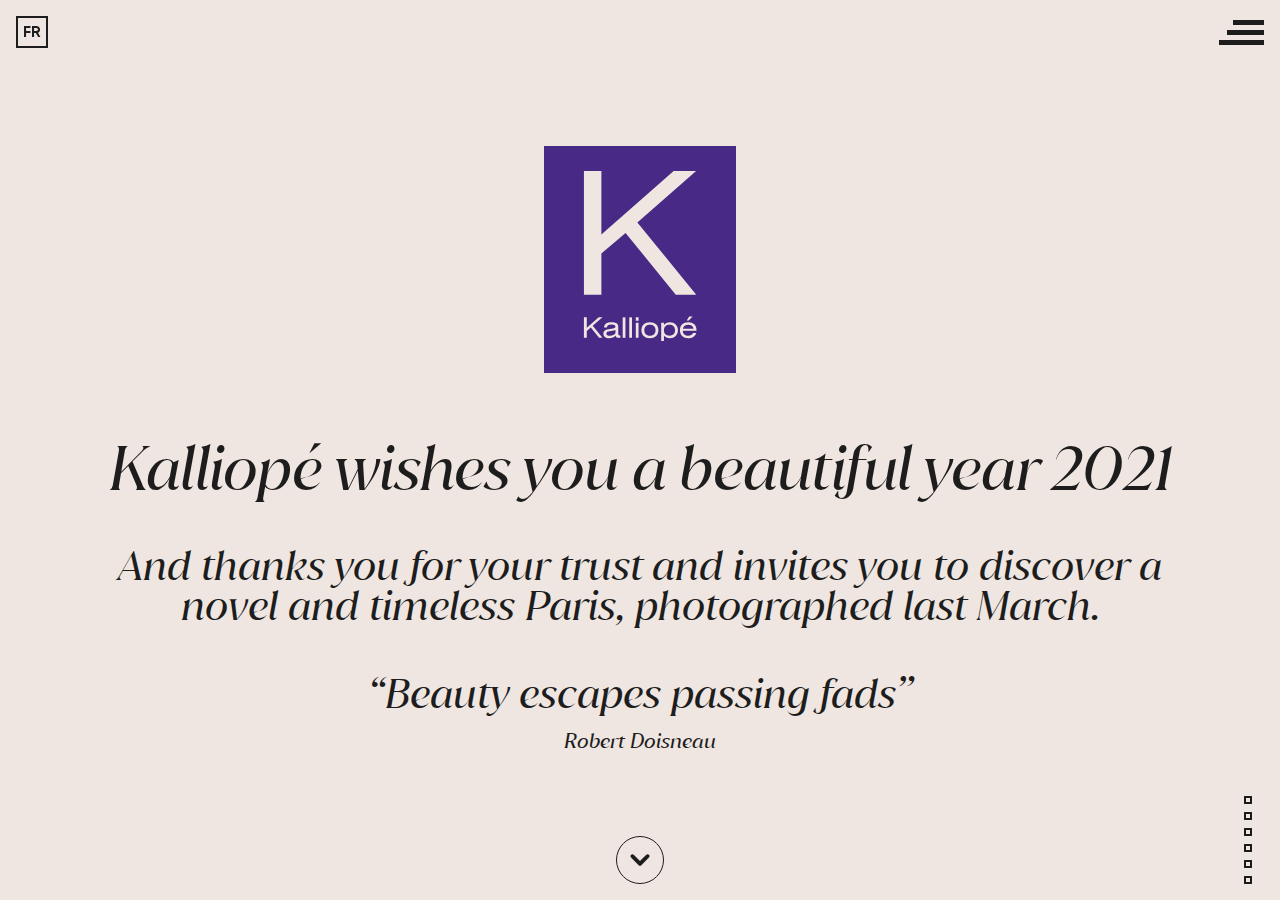
==== commit f8b450ca: "Minor changes" ====
--- a/en/index.html
+++ b/en/index.html
@@ -53,11 +53,12 @@
                 <header class="flex flex-col items-center justify-center">
                     
                     <!-- LOGO -->
-                    <picture class="block mb-10 md:mb-16 hmax-md:mb-10">
-                        <source srcset="/assets/img/logo-white.png 1x, /assets/img/logo-white@2x.png 2x" media="(prefers-color-scheme: dark)">
-                        <source srcset="/assets/img/logo.png 1x, /assets/img/logo@2x.png 2x">
-                        <img class="w-32 md:w-48 hmax-md:w-32" src="/assets/img/logo.png" alt="">
-                    </picture>
+                    <a class="block mb-10 md:mb-16 hmax-md:mb-10 hover:animate-pulse" href="https://www.kalliope-law.com/en/" target="_blank" rel="noopener noreferrer">
+                        <picture>
+                            <source srcset="/assets/img/logo-kalliope-light.svg" media="(prefers-color-scheme: dark)">
+                            <img class="w-32 md:w-48 hmax-md:w-32" src="/assets/img/logo-kalliope.svg" alt="">
+                        </picture>
+                    </a>
                     
                     <!-- TITLE -->
                     <h1 class="text-lg md:text-xl tracking-tight text-center">
@@ -112,11 +113,22 @@
         </button>
     </div>
 
-    <!-- VIEWS COUNTER -->
-    <span id="views" class="font-sans fixed bottom-4 left-8 transform -rotate-90 origin-bottom-left">
-        0
+    <!-- VIEWS COUNTER
+    <span class="font-sans flex items-center space-x-2 fixed bottom-4 left-8 transform -rotate-90 origin-bottom-left">
+        <svg xmlns="http://www.w3.org/2000/svg" width="24" height="24" viewBox="0 0 24 24"><path d="M12.015 7c4.751 0 8.063 3.012 9.504 4.636-1.401 1.837-4.713 5.364-9.504 5.364-4.42 0-7.93-3.536-9.478-5.407 1.493-1.647 4.817-4.593 9.478-4.593zm0-2c-7.569 0-12.015 6.551-12.015 6.551s4.835 7.449 12.015 7.449c7.733 0 11.985-7.449 11.985-7.449s-4.291-6.551-11.985-6.551zm-.015 3c-2.21 0-4 1.791-4 4s1.79 4 4 4c2.209 0 4-1.791 4-4s-1.791-4-4-4zm-.004 3.999c-.564.564-1.479.564-2.044 0s-.565-1.48 0-2.044c.564-.564 1.479-.564 2.044 0s.565 1.479 0 2.044z"/></svg>
+        <span id="views">0</span>
+    </span> -->
+
+    <!-- SLIDER NAV -->
+    <span id="slider-nav" data-current="0" class="font-sans flex items-center space-x-2 fixed bottom-4 right-9 transform rotate-90 origin-bottom-right">
+        <span class="border-2 w-2 h-2"></span>
+        <span class="border-2 w-2 h-2"></span>
+        <span class="border-2 w-2 h-2"></span>
+        <span class="border-2 w-2 h-2"></span>
+        <span class="border-2 w-2 h-2"></span>
+        <span class="border-2 w-2 h-2"></span>
     </span>
-
+    
     <!-- POP-IN -->
     <div data-menu class="fixed bg-dark dark:bg-black z-50 inset-0 h-screen overflow-y-auto hidden">
         <svg data-menu-toggle-close
@@ -129,10 +141,12 @@
         </svg>
         <div class="flex flex-col items-center justify-center h-full w-full">
             <!-- LOGO -->
-            <picture class="block mb-8 md:mb-16 hmax-md:mb-8">
-                <source srcset="/assets/img/logo-white.png 1x, /assets/img/logo-white@2x.png 2x">
-                <img class="w-24 md:w-36 hmax-md:w-24" src="/assets/img/logo.png" alt="">
-            </picture>
+            <a class="block mb-8 md:mb-16 hmax-md:mb-8 hover:animate-pulse" href="https://www.kalliope-law.com/en/" target="_blank" rel="noopener noreferrer">
+                <picture>
+                    <source srcset="/assets/img/logo-kalliope-light-black.svg" media="(prefers-color-scheme: dark)">
+                    <img class="w-24 md:w-36 hmax-md:w-24" src="/assets/img/logo-kalliope-light.svg" alt="">
+                </picture>
+            </a>
             <div class="px-8 leading-relaxed text-white max-w-screen-md lg:px-24 text-center space-y-8">
                 <p>
                     Saig de Quénetain, photographer and creative director at Tactile agency, captured what we couldn’t see last March: the image of a Paris in suspended time. By his interpretation and his perception he reveals new perspectives to us and makes us rediscover the beauty and greatness of this world capital of arts and culture.
@@ -141,16 +155,13 @@
                     This series is the subject of a first book of photographs <br>
                     « Paris timeless » <br>
                     You can find it here:
-                    <a class="inline-flex items-center space-x-1 hover:underline"
+                    <a class="hover:underline"
                        href="https://www.atelier-tactile.fr"
                        target="_blank"
                        rel="noopener noreferrer"
                        title="Atelier-tactile.fr by Agence Tactile"
                     >
-                        <span>www.atelier-tactile.fr</span>
-                        <svg class="w-4" xmlns="http://www.w3.org/2000/svg" fill="none" viewBox="0 0 24 24" stroke="currentColor">
-                            <path stroke-linecap="round" stroke-linejoin="round" stroke-width="2" d="M10 6H6a2 2 0 00-2 2v10a2 2 0 002 2h10a2 2 0 002-2v-4M14 4h6m0 0v6m0-6L10 14" />
-                        </svg>
+                        www.atelier-tactile.fr
                     </a>
                 </p>
             </div>
@@ -162,7 +173,7 @@
     <script src="/assets/js/sketch.js"></script>
     <script src="/assets/js/effect.js"></script>
     <script src="/assets/js/ux.js"></script>
-    <script src="/assets/js/counter.js"></script>
-    <script async src="https://api.countapi.xyz/hit/en.kalliope-2021.com/visits?callback=cb"></script>
+    <!--<script src="/assets/js/counter.js"></script>
+    <script async src="https://api.countapi.xyz/hit/en.kalliope-2021.com/visits?callback=cb"></script>-->
 </body>
 </html>
--- a/assets/css/base.css
+++ b/assets/css/base.css
@@ -201,9 +201,7 @@
 */
 
 button,
-[type='button'],
-[type='reset'],
-[type='submit'] {
+[type='button'] {
   -webkit-appearance: button;
 }
 
@@ -211,28 +209,15 @@
 Remove the inner border and padding in Firefox.
 */
 
-::-moz-focus-inner {
-  border-style: none;
-  padding: 0;
-}
-
 /**
 Restore the focus styles unset by the previous rule.
 */
-
-:-moz-focusring {
-  outline: 1px dotted ButtonText;
-}
 
 /**
 Remove the additional ':invalid' styles in Firefox.
 See: https://github.com/mozilla/gecko-dev/blob/2f9eacd9d3d995c937b4251a5557d95d494c9be1/layout/style/res/forms.css#L728-L737
 */
 
-:-moz-ui-invalid {
-  box-shadow: none;
-}
-
 /**
 Remove the padding so developers are not caught out when they zero out 'fieldset' elements in all browsers.
 */
@@ -253,38 +238,19 @@
 Correct the cursor style of increment and decrement buttons in Safari.
 */
 
-::-webkit-inner-spin-button,
-::-webkit-outer-spin-button {
-  height: auto;
-}
-
 /**
 1. Correct the odd appearance in Chrome and Safari.
 2. Correct the outline style in Safari.
 */
 
-[type='search'] {
-  -webkit-appearance: textfield; /* 1 */
-  outline-offset: -2px; /* 2 */
-}
-
 /**
 Remove the inner padding in Chrome and Safari on macOS.
 */
-
-::-webkit-search-decoration {
-  -webkit-appearance: none;
-}
 
 /**
 1. Correct the inability to style clickable types in iOS and Safari.
 2. Change font properties to 'inherit' in Safari.
 */
-
-::-webkit-file-upload-button {
-  -webkit-appearance: button; /* 1 */
-  font: inherit; /* 2 */
-}
 
 /*
 Interactive
@@ -452,8 +418,7 @@
   color: #a1a1aa;
 }
 
-button,
-[role="button"] {
+button {
   cursor: pointer;
 }
 
@@ -585,28 +550,6 @@
              url('/assets/fonts/GilroyBold.woff') format('woff');
 }
 
-.container {
-  width: 100%;
-}
-
-@media (min-width: 768px) {
-  .container {
-    max-width: 768px;
-  }
-}
-
-@media (min-width: 1148px) {
-  .container {
-    max-width: 1148px;
-  }
-}
-
-@media (min-width: 1486px) {
-  .container {
-    max-width: 1486px;
-  }
-}
-
 /* Hide scrollbar for Chrome, Safari and Opera */
 
 #content::-webkit-scrollbar {
@@ -620,34 +563,15 @@
   scrollbar-width: none;  /* Firefox */
 }
 
-.space-y-0 > :not([hidden]) ~ :not([hidden]) {
-  --tw-space-y-reverse: 0;
-  margin-top: calc(0px * calc(1 - var(--tw-space-y-reverse)));
-  margin-bottom: calc(0px * var(--tw-space-y-reverse));
-}
-
-.space-x-0 > :not([hidden]) ~ :not([hidden]) {
-  --tw-space-x-reverse: 0;
-  margin-right: calc(0px * var(--tw-space-x-reverse));
-  margin-left: calc(0px * calc(1 - var(--tw-space-x-reverse)));
-}
-
-.space-y-1 > :not([hidden]) ~ :not([hidden]) {
-  --tw-space-y-reverse: 0;
-  margin-top: calc(0.25rem * calc(1 - var(--tw-space-y-reverse)));
-  margin-bottom: calc(0.25rem * var(--tw-space-y-reverse));
-}
-
-.space-x-1 > :not([hidden]) ~ :not([hidden]) {
-  --tw-space-x-reverse: 0;
-  margin-right: calc(0.25rem * var(--tw-space-x-reverse));
-  margin-left: calc(0.25rem * calc(1 - var(--tw-space-x-reverse)));
-}
-
-.space-y-2 > :not([hidden]) ~ :not([hidden]) {
-  --tw-space-y-reverse: 0;
-  margin-top: calc(0.5rem * calc(1 - var(--tw-space-y-reverse)));
-  margin-bottom: calc(0.5rem * var(--tw-space-y-reverse));
+/* slide nav */
+
+#slider-nav[data-current="1"] > span:nth-of-type(1),
+    #slider-nav[data-current="2"] > span:nth-of-type(2),
+    #slider-nav[data-current="3"] > span:nth-of-type(3),
+    #slider-nav[data-current="4"] > span:nth-of-type(4),
+    #slider-nav[data-current="5"] > span:nth-of-type(5),
+    #slider-nav[data-current="6"] > span:nth-of-type(6) {
+  background-color: #1D1D1D;
 }
 
 .space-x-2 > :not([hidden]) ~ :not([hidden]) {
@@ -656,1277 +580,23 @@
   margin-left: calc(0.5rem * calc(1 - var(--tw-space-x-reverse)));
 }
 
-.space-y-3 > :not([hidden]) ~ :not([hidden]) {
-  --tw-space-y-reverse: 0;
-  margin-top: calc(0.75rem * calc(1 - var(--tw-space-y-reverse)));
-  margin-bottom: calc(0.75rem * var(--tw-space-y-reverse));
-}
-
-.space-x-3 > :not([hidden]) ~ :not([hidden]) {
-  --tw-space-x-reverse: 0;
-  margin-right: calc(0.75rem * var(--tw-space-x-reverse));
-  margin-left: calc(0.75rem * calc(1 - var(--tw-space-x-reverse)));
-}
-
-.space-y-4 > :not([hidden]) ~ :not([hidden]) {
-  --tw-space-y-reverse: 0;
-  margin-top: calc(1rem * calc(1 - var(--tw-space-y-reverse)));
-  margin-bottom: calc(1rem * var(--tw-space-y-reverse));
-}
-
-.space-x-4 > :not([hidden]) ~ :not([hidden]) {
-  --tw-space-x-reverse: 0;
-  margin-right: calc(1rem * var(--tw-space-x-reverse));
-  margin-left: calc(1rem * calc(1 - var(--tw-space-x-reverse)));
-}
-
-.space-y-5 > :not([hidden]) ~ :not([hidden]) {
-  --tw-space-y-reverse: 0;
-  margin-top: calc(1.25rem * calc(1 - var(--tw-space-y-reverse)));
-  margin-bottom: calc(1.25rem * var(--tw-space-y-reverse));
-}
-
-.space-x-5 > :not([hidden]) ~ :not([hidden]) {
-  --tw-space-x-reverse: 0;
-  margin-right: calc(1.25rem * var(--tw-space-x-reverse));
-  margin-left: calc(1.25rem * calc(1 - var(--tw-space-x-reverse)));
-}
-
-.space-y-6 > :not([hidden]) ~ :not([hidden]) {
-  --tw-space-y-reverse: 0;
-  margin-top: calc(1.5rem * calc(1 - var(--tw-space-y-reverse)));
-  margin-bottom: calc(1.5rem * var(--tw-space-y-reverse));
-}
-
-.space-x-6 > :not([hidden]) ~ :not([hidden]) {
-  --tw-space-x-reverse: 0;
-  margin-right: calc(1.5rem * var(--tw-space-x-reverse));
-  margin-left: calc(1.5rem * calc(1 - var(--tw-space-x-reverse)));
-}
-
-.space-y-7 > :not([hidden]) ~ :not([hidden]) {
-  --tw-space-y-reverse: 0;
-  margin-top: calc(1.75rem * calc(1 - var(--tw-space-y-reverse)));
-  margin-bottom: calc(1.75rem * var(--tw-space-y-reverse));
-}
-
-.space-x-7 > :not([hidden]) ~ :not([hidden]) {
-  --tw-space-x-reverse: 0;
-  margin-right: calc(1.75rem * var(--tw-space-x-reverse));
-  margin-left: calc(1.75rem * calc(1 - var(--tw-space-x-reverse)));
-}
-
 .space-y-8 > :not([hidden]) ~ :not([hidden]) {
   --tw-space-y-reverse: 0;
   margin-top: calc(2rem * calc(1 - var(--tw-space-y-reverse)));
   margin-bottom: calc(2rem * var(--tw-space-y-reverse));
 }
 
-.space-x-8 > :not([hidden]) ~ :not([hidden]) {
-  --tw-space-x-reverse: 0;
-  margin-right: calc(2rem * var(--tw-space-x-reverse));
-  margin-left: calc(2rem * calc(1 - var(--tw-space-x-reverse)));
-}
-
-.space-y-9 > :not([hidden]) ~ :not([hidden]) {
-  --tw-space-y-reverse: 0;
-  margin-top: calc(2.25rem * calc(1 - var(--tw-space-y-reverse)));
-  margin-bottom: calc(2.25rem * var(--tw-space-y-reverse));
-}
-
-.space-x-9 > :not([hidden]) ~ :not([hidden]) {
-  --tw-space-x-reverse: 0;
-  margin-right: calc(2.25rem * var(--tw-space-x-reverse));
-  margin-left: calc(2.25rem * calc(1 - var(--tw-space-x-reverse)));
-}
-
-.space-y-10 > :not([hidden]) ~ :not([hidden]) {
-  --tw-space-y-reverse: 0;
-  margin-top: calc(2.5rem * calc(1 - var(--tw-space-y-reverse)));
-  margin-bottom: calc(2.5rem * var(--tw-space-y-reverse));
-}
-
-.space-x-10 > :not([hidden]) ~ :not([hidden]) {
-  --tw-space-x-reverse: 0;
-  margin-right: calc(2.5rem * var(--tw-space-x-reverse));
-  margin-left: calc(2.5rem * calc(1 - var(--tw-space-x-reverse)));
-}
-
-.space-y-11 > :not([hidden]) ~ :not([hidden]) {
-  --tw-space-y-reverse: 0;
-  margin-top: calc(2.75rem * calc(1 - var(--tw-space-y-reverse)));
-  margin-bottom: calc(2.75rem * var(--tw-space-y-reverse));
-}
-
-.space-x-11 > :not([hidden]) ~ :not([hidden]) {
-  --tw-space-x-reverse: 0;
-  margin-right: calc(2.75rem * var(--tw-space-x-reverse));
-  margin-left: calc(2.75rem * calc(1 - var(--tw-space-x-reverse)));
-}
-
-.space-y-12 > :not([hidden]) ~ :not([hidden]) {
-  --tw-space-y-reverse: 0;
-  margin-top: calc(3rem * calc(1 - var(--tw-space-y-reverse)));
-  margin-bottom: calc(3rem * var(--tw-space-y-reverse));
-}
-
-.space-x-12 > :not([hidden]) ~ :not([hidden]) {
-  --tw-space-x-reverse: 0;
-  margin-right: calc(3rem * var(--tw-space-x-reverse));
-  margin-left: calc(3rem * calc(1 - var(--tw-space-x-reverse)));
-}
-
-.space-y-14 > :not([hidden]) ~ :not([hidden]) {
-  --tw-space-y-reverse: 0;
-  margin-top: calc(3.5rem * calc(1 - var(--tw-space-y-reverse)));
-  margin-bottom: calc(3.5rem * var(--tw-space-y-reverse));
-}
-
-.space-x-14 > :not([hidden]) ~ :not([hidden]) {
-  --tw-space-x-reverse: 0;
-  margin-right: calc(3.5rem * var(--tw-space-x-reverse));
-  margin-left: calc(3.5rem * calc(1 - var(--tw-space-x-reverse)));
-}
-
-.space-y-16 > :not([hidden]) ~ :not([hidden]) {
-  --tw-space-y-reverse: 0;
-  margin-top: calc(4rem * calc(1 - var(--tw-space-y-reverse)));
-  margin-bottom: calc(4rem * var(--tw-space-y-reverse));
-}
-
-.space-x-16 > :not([hidden]) ~ :not([hidden]) {
-  --tw-space-x-reverse: 0;
-  margin-right: calc(4rem * var(--tw-space-x-reverse));
-  margin-left: calc(4rem * calc(1 - var(--tw-space-x-reverse)));
-}
-
-.space-y-20 > :not([hidden]) ~ :not([hidden]) {
-  --tw-space-y-reverse: 0;
-  margin-top: calc(5rem * calc(1 - var(--tw-space-y-reverse)));
-  margin-bottom: calc(5rem * var(--tw-space-y-reverse));
-}
-
-.space-x-20 > :not([hidden]) ~ :not([hidden]) {
-  --tw-space-x-reverse: 0;
-  margin-right: calc(5rem * var(--tw-space-x-reverse));
-  margin-left: calc(5rem * calc(1 - var(--tw-space-x-reverse)));
-}
-
-.space-y-24 > :not([hidden]) ~ :not([hidden]) {
-  --tw-space-y-reverse: 0;
-  margin-top: calc(6rem * calc(1 - var(--tw-space-y-reverse)));
-  margin-bottom: calc(6rem * var(--tw-space-y-reverse));
-}
-
-.space-x-24 > :not([hidden]) ~ :not([hidden]) {
-  --tw-space-x-reverse: 0;
-  margin-right: calc(6rem * var(--tw-space-x-reverse));
-  margin-left: calc(6rem * calc(1 - var(--tw-space-x-reverse)));
-}
-
-.space-y-28 > :not([hidden]) ~ :not([hidden]) {
-  --tw-space-y-reverse: 0;
-  margin-top: calc(7rem * calc(1 - var(--tw-space-y-reverse)));
-  margin-bottom: calc(7rem * var(--tw-space-y-reverse));
-}
-
-.space-x-28 > :not([hidden]) ~ :not([hidden]) {
-  --tw-space-x-reverse: 0;
-  margin-right: calc(7rem * var(--tw-space-x-reverse));
-  margin-left: calc(7rem * calc(1 - var(--tw-space-x-reverse)));
-}
-
-.space-y-32 > :not([hidden]) ~ :not([hidden]) {
-  --tw-space-y-reverse: 0;
-  margin-top: calc(8rem * calc(1 - var(--tw-space-y-reverse)));
-  margin-bottom: calc(8rem * var(--tw-space-y-reverse));
-}
-
-.space-x-32 > :not([hidden]) ~ :not([hidden]) {
-  --tw-space-x-reverse: 0;
-  margin-right: calc(8rem * var(--tw-space-x-reverse));
-  margin-left: calc(8rem * calc(1 - var(--tw-space-x-reverse)));
-}
-
-.space-y-36 > :not([hidden]) ~ :not([hidden]) {
-  --tw-space-y-reverse: 0;
-  margin-top: calc(9rem * calc(1 - var(--tw-space-y-reverse)));
-  margin-bottom: calc(9rem * var(--tw-space-y-reverse));
-}
-
-.space-x-36 > :not([hidden]) ~ :not([hidden]) {
-  --tw-space-x-reverse: 0;
-  margin-right: calc(9rem * var(--tw-space-x-reverse));
-  margin-left: calc(9rem * calc(1 - var(--tw-space-x-reverse)));
-}
-
-.space-y-40 > :not([hidden]) ~ :not([hidden]) {
-  --tw-space-y-reverse: 0;
-  margin-top: calc(10rem * calc(1 - var(--tw-space-y-reverse)));
-  margin-bottom: calc(10rem * var(--tw-space-y-reverse));
-}
-
-.space-x-40 > :not([hidden]) ~ :not([hidden]) {
-  --tw-space-x-reverse: 0;
-  margin-right: calc(10rem * var(--tw-space-x-reverse));
-  margin-left: calc(10rem * calc(1 - var(--tw-space-x-reverse)));
-}
-
-.space-y-44 > :not([hidden]) ~ :not([hidden]) {
-  --tw-space-y-reverse: 0;
-  margin-top: calc(11rem * calc(1 - var(--tw-space-y-reverse)));
-  margin-bottom: calc(11rem * var(--tw-space-y-reverse));
-}
-
-.space-x-44 > :not([hidden]) ~ :not([hidden]) {
-  --tw-space-x-reverse: 0;
-  margin-right: calc(11rem * var(--tw-space-x-reverse));
-  margin-left: calc(11rem * calc(1 - var(--tw-space-x-reverse)));
-}
-
-.space-y-48 > :not([hidden]) ~ :not([hidden]) {
-  --tw-space-y-reverse: 0;
-  margin-top: calc(12rem * calc(1 - var(--tw-space-y-reverse)));
-  margin-bottom: calc(12rem * var(--tw-space-y-reverse));
-}
-
-.space-x-48 > :not([hidden]) ~ :not([hidden]) {
-  --tw-space-x-reverse: 0;
-  margin-right: calc(12rem * var(--tw-space-x-reverse));
-  margin-left: calc(12rem * calc(1 - var(--tw-space-x-reverse)));
-}
-
-.space-y-52 > :not([hidden]) ~ :not([hidden]) {
-  --tw-space-y-reverse: 0;
-  margin-top: calc(13rem * calc(1 - var(--tw-space-y-reverse)));
-  margin-bottom: calc(13rem * var(--tw-space-y-reverse));
-}
-
-.space-x-52 > :not([hidden]) ~ :not([hidden]) {
-  --tw-space-x-reverse: 0;
-  margin-right: calc(13rem * var(--tw-space-x-reverse));
-  margin-left: calc(13rem * calc(1 - var(--tw-space-x-reverse)));
-}
-
-.space-y-56 > :not([hidden]) ~ :not([hidden]) {
-  --tw-space-y-reverse: 0;
-  margin-top: calc(14rem * calc(1 - var(--tw-space-y-reverse)));
-  margin-bottom: calc(14rem * var(--tw-space-y-reverse));
-}
-
-.space-x-56 > :not([hidden]) ~ :not([hidden]) {
-  --tw-space-x-reverse: 0;
-  margin-right: calc(14rem * var(--tw-space-x-reverse));
-  margin-left: calc(14rem * calc(1 - var(--tw-space-x-reverse)));
-}
-
-.space-y-60 > :not([hidden]) ~ :not([hidden]) {
-  --tw-space-y-reverse: 0;
-  margin-top: calc(15rem * calc(1 - var(--tw-space-y-reverse)));
-  margin-bottom: calc(15rem * var(--tw-space-y-reverse));
-}
-
-.space-x-60 > :not([hidden]) ~ :not([hidden]) {
-  --tw-space-x-reverse: 0;
-  margin-right: calc(15rem * var(--tw-space-x-reverse));
-  margin-left: calc(15rem * calc(1 - var(--tw-space-x-reverse)));
-}
-
-.space-y-64 > :not([hidden]) ~ :not([hidden]) {
-  --tw-space-y-reverse: 0;
-  margin-top: calc(16rem * calc(1 - var(--tw-space-y-reverse)));
-  margin-bottom: calc(16rem * var(--tw-space-y-reverse));
-}
-
-.space-x-64 > :not([hidden]) ~ :not([hidden]) {
-  --tw-space-x-reverse: 0;
-  margin-right: calc(16rem * var(--tw-space-x-reverse));
-  margin-left: calc(16rem * calc(1 - var(--tw-space-x-reverse)));
-}
-
-.space-y-72 > :not([hidden]) ~ :not([hidden]) {
-  --tw-space-y-reverse: 0;
-  margin-top: calc(18rem * calc(1 - var(--tw-space-y-reverse)));
-  margin-bottom: calc(18rem * var(--tw-space-y-reverse));
-}
-
-.space-x-72 > :not([hidden]) ~ :not([hidden]) {
-  --tw-space-x-reverse: 0;
-  margin-right: calc(18rem * var(--tw-space-x-reverse));
-  margin-left: calc(18rem * calc(1 - var(--tw-space-x-reverse)));
-}
-
-.space-y-80 > :not([hidden]) ~ :not([hidden]) {
-  --tw-space-y-reverse: 0;
-  margin-top: calc(20rem * calc(1 - var(--tw-space-y-reverse)));
-  margin-bottom: calc(20rem * var(--tw-space-y-reverse));
-}
-
-.space-x-80 > :not([hidden]) ~ :not([hidden]) {
-  --tw-space-x-reverse: 0;
-  margin-right: calc(20rem * var(--tw-space-x-reverse));
-  margin-left: calc(20rem * calc(1 - var(--tw-space-x-reverse)));
-}
-
-.space-y-96 > :not([hidden]) ~ :not([hidden]) {
-  --tw-space-y-reverse: 0;
-  margin-top: calc(24rem * calc(1 - var(--tw-space-y-reverse)));
-  margin-bottom: calc(24rem * var(--tw-space-y-reverse));
-}
-
-.space-x-96 > :not([hidden]) ~ :not([hidden]) {
-  --tw-space-x-reverse: 0;
-  margin-right: calc(24rem * var(--tw-space-x-reverse));
-  margin-left: calc(24rem * calc(1 - var(--tw-space-x-reverse)));
-}
-
-.space-y-px > :not([hidden]) ~ :not([hidden]) {
-  --tw-space-y-reverse: 0;
-  margin-top: calc(1px * calc(1 - var(--tw-space-y-reverse)));
-  margin-bottom: calc(1px * var(--tw-space-y-reverse));
-}
-
-.space-x-px > :not([hidden]) ~ :not([hidden]) {
-  --tw-space-x-reverse: 0;
-  margin-right: calc(1px * var(--tw-space-x-reverse));
-  margin-left: calc(1px * calc(1 - var(--tw-space-x-reverse)));
-}
-
-.space-y-0\.5 > :not([hidden]) ~ :not([hidden]) {
-  --tw-space-y-reverse: 0;
-  margin-top: calc(0.125rem * calc(1 - var(--tw-space-y-reverse)));
-  margin-bottom: calc(0.125rem * var(--tw-space-y-reverse));
-}
-
-.space-x-0\.5 > :not([hidden]) ~ :not([hidden]) {
-  --tw-space-x-reverse: 0;
-  margin-right: calc(0.125rem * var(--tw-space-x-reverse));
-  margin-left: calc(0.125rem * calc(1 - var(--tw-space-x-reverse)));
-}
-
-.space-y-1\.5 > :not([hidden]) ~ :not([hidden]) {
-  --tw-space-y-reverse: 0;
-  margin-top: calc(0.375rem * calc(1 - var(--tw-space-y-reverse)));
-  margin-bottom: calc(0.375rem * var(--tw-space-y-reverse));
-}
-
-.space-x-1\.5 > :not([hidden]) ~ :not([hidden]) {
-  --tw-space-x-reverse: 0;
-  margin-right: calc(0.375rem * var(--tw-space-x-reverse));
-  margin-left: calc(0.375rem * calc(1 - var(--tw-space-x-reverse)));
-}
-
-.space-y-2\.5 > :not([hidden]) ~ :not([hidden]) {
-  --tw-space-y-reverse: 0;
-  margin-top: calc(0.625rem * calc(1 - var(--tw-space-y-reverse)));
-  margin-bottom: calc(0.625rem * var(--tw-space-y-reverse));
-}
-
-.space-x-2\.5 > :not([hidden]) ~ :not([hidden]) {
-  --tw-space-x-reverse: 0;
-  margin-right: calc(0.625rem * var(--tw-space-x-reverse));
-  margin-left: calc(0.625rem * calc(1 - var(--tw-space-x-reverse)));
-}
-
-.space-y-3\.5 > :not([hidden]) ~ :not([hidden]) {
-  --tw-space-y-reverse: 0;
-  margin-top: calc(0.875rem * calc(1 - var(--tw-space-y-reverse)));
-  margin-bottom: calc(0.875rem * var(--tw-space-y-reverse));
-}
-
-.space-x-3\.5 > :not([hidden]) ~ :not([hidden]) {
-  --tw-space-x-reverse: 0;
-  margin-right: calc(0.875rem * var(--tw-space-x-reverse));
-  margin-left: calc(0.875rem * calc(1 - var(--tw-space-x-reverse)));
-}
-
-.-space-y-0 > :not([hidden]) ~ :not([hidden]) {
-  --tw-space-y-reverse: 0;
-  margin-top: calc(0px * calc(1 - var(--tw-space-y-reverse)));
-  margin-bottom: calc(0px * var(--tw-space-y-reverse));
-}
-
-.-space-x-0 > :not([hidden]) ~ :not([hidden]) {
-  --tw-space-x-reverse: 0;
-  margin-right: calc(0px * var(--tw-space-x-reverse));
-  margin-left: calc(0px * calc(1 - var(--tw-space-x-reverse)));
-}
-
-.-space-y-1 > :not([hidden]) ~ :not([hidden]) {
-  --tw-space-y-reverse: 0;
-  margin-top: calc(-0.25rem * calc(1 - var(--tw-space-y-reverse)));
-  margin-bottom: calc(-0.25rem * var(--tw-space-y-reverse));
-}
-
-.-space-x-1 > :not([hidden]) ~ :not([hidden]) {
-  --tw-space-x-reverse: 0;
-  margin-right: calc(-0.25rem * var(--tw-space-x-reverse));
-  margin-left: calc(-0.25rem * calc(1 - var(--tw-space-x-reverse)));
-}
-
-.-space-y-2 > :not([hidden]) ~ :not([hidden]) {
-  --tw-space-y-reverse: 0;
-  margin-top: calc(-0.5rem * calc(1 - var(--tw-space-y-reverse)));
-  margin-bottom: calc(-0.5rem * var(--tw-space-y-reverse));
-}
-
-.-space-x-2 > :not([hidden]) ~ :not([hidden]) {
-  --tw-space-x-reverse: 0;
-  margin-right: calc(-0.5rem * var(--tw-space-x-reverse));
-  margin-left: calc(-0.5rem * calc(1 - var(--tw-space-x-reverse)));
-}
-
-.-space-y-3 > :not([hidden]) ~ :not([hidden]) {
-  --tw-space-y-reverse: 0;
-  margin-top: calc(-0.75rem * calc(1 - var(--tw-space-y-reverse)));
-  margin-bottom: calc(-0.75rem * var(--tw-space-y-reverse));
-}
-
-.-space-x-3 > :not([hidden]) ~ :not([hidden]) {
-  --tw-space-x-reverse: 0;
-  margin-right: calc(-0.75rem * var(--tw-space-x-reverse));
-  margin-left: calc(-0.75rem * calc(1 - var(--tw-space-x-reverse)));
-}
-
-.-space-y-4 > :not([hidden]) ~ :not([hidden]) {
-  --tw-space-y-reverse: 0;
-  margin-top: calc(-1rem * calc(1 - var(--tw-space-y-reverse)));
-  margin-bottom: calc(-1rem * var(--tw-space-y-reverse));
-}
-
-.-space-x-4 > :not([hidden]) ~ :not([hidden]) {
-  --tw-space-x-reverse: 0;
-  margin-right: calc(-1rem * var(--tw-space-x-reverse));
-  margin-left: calc(-1rem * calc(1 - var(--tw-space-x-reverse)));
-}
-
-.-space-y-5 > :not([hidden]) ~ :not([hidden]) {
-  --tw-space-y-reverse: 0;
-  margin-top: calc(-1.25rem * calc(1 - var(--tw-space-y-reverse)));
-  margin-bottom: calc(-1.25rem * var(--tw-space-y-reverse));
-}
-
-.-space-x-5 > :not([hidden]) ~ :not([hidden]) {
-  --tw-space-x-reverse: 0;
-  margin-right: calc(-1.25rem * var(--tw-space-x-reverse));
-  margin-left: calc(-1.25rem * calc(1 - var(--tw-space-x-reverse)));
-}
-
-.-space-y-6 > :not([hidden]) ~ :not([hidden]) {
-  --tw-space-y-reverse: 0;
-  margin-top: calc(-1.5rem * calc(1 - var(--tw-space-y-reverse)));
-  margin-bottom: calc(-1.5rem * var(--tw-space-y-reverse));
-}
-
-.-space-x-6 > :not([hidden]) ~ :not([hidden]) {
-  --tw-space-x-reverse: 0;
-  margin-right: calc(-1.5rem * var(--tw-space-x-reverse));
-  margin-left: calc(-1.5rem * calc(1 - var(--tw-space-x-reverse)));
-}
-
-.-space-y-7 > :not([hidden]) ~ :not([hidden]) {
-  --tw-space-y-reverse: 0;
-  margin-top: calc(-1.75rem * calc(1 - var(--tw-space-y-reverse)));
-  margin-bottom: calc(-1.75rem * var(--tw-space-y-reverse));
-}
-
-.-space-x-7 > :not([hidden]) ~ :not([hidden]) {
-  --tw-space-x-reverse: 0;
-  margin-right: calc(-1.75rem * var(--tw-space-x-reverse));
-  margin-left: calc(-1.75rem * calc(1 - var(--tw-space-x-reverse)));
-}
-
-.-space-y-8 > :not([hidden]) ~ :not([hidden]) {
-  --tw-space-y-reverse: 0;
-  margin-top: calc(-2rem * calc(1 - var(--tw-space-y-reverse)));
-  margin-bottom: calc(-2rem * var(--tw-space-y-reverse));
-}
-
-.-space-x-8 > :not([hidden]) ~ :not([hidden]) {
-  --tw-space-x-reverse: 0;
-  margin-right: calc(-2rem * var(--tw-space-x-reverse));
-  margin-left: calc(-2rem * calc(1 - var(--tw-space-x-reverse)));
-}
-
-.-space-y-9 > :not([hidden]) ~ :not([hidden]) {
-  --tw-space-y-reverse: 0;
-  margin-top: calc(-2.25rem * calc(1 - var(--tw-space-y-reverse)));
-  margin-bottom: calc(-2.25rem * var(--tw-space-y-reverse));
-}
-
-.-space-x-9 > :not([hidden]) ~ :not([hidden]) {
-  --tw-space-x-reverse: 0;
-  margin-right: calc(-2.25rem * var(--tw-space-x-reverse));
-  margin-left: calc(-2.25rem * calc(1 - var(--tw-space-x-reverse)));
-}
-
-.-space-y-10 > :not([hidden]) ~ :not([hidden]) {
-  --tw-space-y-reverse: 0;
-  margin-top: calc(-2.5rem * calc(1 - var(--tw-space-y-reverse)));
-  margin-bottom: calc(-2.5rem * var(--tw-space-y-reverse));
-}
-
-.-space-x-10 > :not([hidden]) ~ :not([hidden]) {
-  --tw-space-x-reverse: 0;
-  margin-right: calc(-2.5rem * var(--tw-space-x-reverse));
-  margin-left: calc(-2.5rem * calc(1 - var(--tw-space-x-reverse)));
-}
-
-.-space-y-11 > :not([hidden]) ~ :not([hidden]) {
-  --tw-space-y-reverse: 0;
-  margin-top: calc(-2.75rem * calc(1 - var(--tw-space-y-reverse)));
-  margin-bottom: calc(-2.75rem * var(--tw-space-y-reverse));
-}
-
-.-space-x-11 > :not([hidden]) ~ :not([hidden]) {
-  --tw-space-x-reverse: 0;
-  margin-right: calc(-2.75rem * var(--tw-space-x-reverse));
-  margin-left: calc(-2.75rem * calc(1 - var(--tw-space-x-reverse)));
-}
-
-.-space-y-12 > :not([hidden]) ~ :not([hidden]) {
-  --tw-space-y-reverse: 0;
-  margin-top: calc(-3rem * calc(1 - var(--tw-space-y-reverse)));
-  margin-bottom: calc(-3rem * var(--tw-space-y-reverse));
-}
-
-.-space-x-12 > :not([hidden]) ~ :not([hidden]) {
-  --tw-space-x-reverse: 0;
-  margin-right: calc(-3rem * var(--tw-space-x-reverse));
-  margin-left: calc(-3rem * calc(1 - var(--tw-space-x-reverse)));
-}
-
-.-space-y-14 > :not([hidden]) ~ :not([hidden]) {
-  --tw-space-y-reverse: 0;
-  margin-top: calc(-3.5rem * calc(1 - var(--tw-space-y-reverse)));
-  margin-bottom: calc(-3.5rem * var(--tw-space-y-reverse));
-}
-
-.-space-x-14 > :not([hidden]) ~ :not([hidden]) {
-  --tw-space-x-reverse: 0;
-  margin-right: calc(-3.5rem * var(--tw-space-x-reverse));
-  margin-left: calc(-3.5rem * calc(1 - var(--tw-space-x-reverse)));
-}
-
-.-space-y-16 > :not([hidden]) ~ :not([hidden]) {
-  --tw-space-y-reverse: 0;
-  margin-top: calc(-4rem * calc(1 - var(--tw-space-y-reverse)));
-  margin-bottom: calc(-4rem * var(--tw-space-y-reverse));
-}
-
-.-space-x-16 > :not([hidden]) ~ :not([hidden]) {
-  --tw-space-x-reverse: 0;
-  margin-right: calc(-4rem * var(--tw-space-x-reverse));
-  margin-left: calc(-4rem * calc(1 - var(--tw-space-x-reverse)));
-}
-
-.-space-y-20 > :not([hidden]) ~ :not([hidden]) {
-  --tw-space-y-reverse: 0;
-  margin-top: calc(-5rem * calc(1 - var(--tw-space-y-reverse)));
-  margin-bottom: calc(-5rem * var(--tw-space-y-reverse));
-}
-
-.-space-x-20 > :not([hidden]) ~ :not([hidden]) {
-  --tw-space-x-reverse: 0;
-  margin-right: calc(-5rem * var(--tw-space-x-reverse));
-  margin-left: calc(-5rem * calc(1 - var(--tw-space-x-reverse)));
-}
-
-.-space-y-24 > :not([hidden]) ~ :not([hidden]) {
-  --tw-space-y-reverse: 0;
-  margin-top: calc(-6rem * calc(1 - var(--tw-space-y-reverse)));
-  margin-bottom: calc(-6rem * var(--tw-space-y-reverse));
-}
-
-.-space-x-24 > :not([hidden]) ~ :not([hidden]) {
-  --tw-space-x-reverse: 0;
-  margin-right: calc(-6rem * var(--tw-space-x-reverse));
-  margin-left: calc(-6rem * calc(1 - var(--tw-space-x-reverse)));
-}
-
-.-space-y-28 > :not([hidden]) ~ :not([hidden]) {
-  --tw-space-y-reverse: 0;
-  margin-top: calc(-7rem * calc(1 - var(--tw-space-y-reverse)));
-  margin-bottom: calc(-7rem * var(--tw-space-y-reverse));
-}
-
-.-space-x-28 > :not([hidden]) ~ :not([hidden]) {
-  --tw-space-x-reverse: 0;
-  margin-right: calc(-7rem * var(--tw-space-x-reverse));
-  margin-left: calc(-7rem * calc(1 - var(--tw-space-x-reverse)));
-}
-
-.-space-y-32 > :not([hidden]) ~ :not([hidden]) {
-  --tw-space-y-reverse: 0;
-  margin-top: calc(-8rem * calc(1 - var(--tw-space-y-reverse)));
-  margin-bottom: calc(-8rem * var(--tw-space-y-reverse));
-}
-
-.-space-x-32 > :not([hidden]) ~ :not([hidden]) {
-  --tw-space-x-reverse: 0;
-  margin-right: calc(-8rem * var(--tw-space-x-reverse));
-  margin-left: calc(-8rem * calc(1 - var(--tw-space-x-reverse)));
-}
-
-.-space-y-36 > :not([hidden]) ~ :not([hidden]) {
-  --tw-space-y-reverse: 0;
-  margin-top: calc(-9rem * calc(1 - var(--tw-space-y-reverse)));
-  margin-bottom: calc(-9rem * var(--tw-space-y-reverse));
-}
-
-.-space-x-36 > :not([hidden]) ~ :not([hidden]) {
-  --tw-space-x-reverse: 0;
-  margin-right: calc(-9rem * var(--tw-space-x-reverse));
-  margin-left: calc(-9rem * calc(1 - var(--tw-space-x-reverse)));
-}
-
-.-space-y-40 > :not([hidden]) ~ :not([hidden]) {
-  --tw-space-y-reverse: 0;
-  margin-top: calc(-10rem * calc(1 - var(--tw-space-y-reverse)));
-  margin-bottom: calc(-10rem * var(--tw-space-y-reverse));
-}
-
-.-space-x-40 > :not([hidden]) ~ :not([hidden]) {
-  --tw-space-x-reverse: 0;
-  margin-right: calc(-10rem * var(--tw-space-x-reverse));
-  margin-left: calc(-10rem * calc(1 - var(--tw-space-x-reverse)));
-}
-
-.-space-y-44 > :not([hidden]) ~ :not([hidden]) {
-  --tw-space-y-reverse: 0;
-  margin-top: calc(-11rem * calc(1 - var(--tw-space-y-reverse)));
-  margin-bottom: calc(-11rem * var(--tw-space-y-reverse));
-}
-
-.-space-x-44 > :not([hidden]) ~ :not([hidden]) {
-  --tw-space-x-reverse: 0;
-  margin-right: calc(-11rem * var(--tw-space-x-reverse));
-  margin-left: calc(-11rem * calc(1 - var(--tw-space-x-reverse)));
-}
-
-.-space-y-48 > :not([hidden]) ~ :not([hidden]) {
-  --tw-space-y-reverse: 0;
-  margin-top: calc(-12rem * calc(1 - var(--tw-space-y-reverse)));
-  margin-bottom: calc(-12rem * var(--tw-space-y-reverse));
-}
-
-.-space-x-48 > :not([hidden]) ~ :not([hidden]) {
-  --tw-space-x-reverse: 0;
-  margin-right: calc(-12rem * var(--tw-space-x-reverse));
-  margin-left: calc(-12rem * calc(1 - var(--tw-space-x-reverse)));
-}
-
-.-space-y-52 > :not([hidden]) ~ :not([hidden]) {
-  --tw-space-y-reverse: 0;
-  margin-top: calc(-13rem * calc(1 - var(--tw-space-y-reverse)));
-  margin-bottom: calc(-13rem * var(--tw-space-y-reverse));
-}
-
-.-space-x-52 > :not([hidden]) ~ :not([hidden]) {
-  --tw-space-x-reverse: 0;
-  margin-right: calc(-13rem * var(--tw-space-x-reverse));
-  margin-left: calc(-13rem * calc(1 - var(--tw-space-x-reverse)));
-}
-
-.-space-y-56 > :not([hidden]) ~ :not([hidden]) {
-  --tw-space-y-reverse: 0;
-  margin-top: calc(-14rem * calc(1 - var(--tw-space-y-reverse)));
-  margin-bottom: calc(-14rem * var(--tw-space-y-reverse));
-}
-
-.-space-x-56 > :not([hidden]) ~ :not([hidden]) {
-  --tw-space-x-reverse: 0;
-  margin-right: calc(-14rem * var(--tw-space-x-reverse));
-  margin-left: calc(-14rem * calc(1 - var(--tw-space-x-reverse)));
-}
-
-.-space-y-60 > :not([hidden]) ~ :not([hidden]) {
-  --tw-space-y-reverse: 0;
-  margin-top: calc(-15rem * calc(1 - var(--tw-space-y-reverse)));
-  margin-bottom: calc(-15rem * var(--tw-space-y-reverse));
-}
-
-.-space-x-60 > :not([hidden]) ~ :not([hidden]) {
-  --tw-space-x-reverse: 0;
-  margin-right: calc(-15rem * var(--tw-space-x-reverse));
-  margin-left: calc(-15rem * calc(1 - var(--tw-space-x-reverse)));
-}
-
-.-space-y-64 > :not([hidden]) ~ :not([hidden]) {
-  --tw-space-y-reverse: 0;
-  margin-top: calc(-16rem * calc(1 - var(--tw-space-y-reverse)));
-  margin-bottom: calc(-16rem * var(--tw-space-y-reverse));
-}
-
-.-space-x-64 > :not([hidden]) ~ :not([hidden]) {
-  --tw-space-x-reverse: 0;
-  margin-right: calc(-16rem * var(--tw-space-x-reverse));
-  margin-left: calc(-16rem * calc(1 - var(--tw-space-x-reverse)));
-}
-
-.-space-y-72 > :not([hidden]) ~ :not([hidden]) {
-  --tw-space-y-reverse: 0;
-  margin-top: calc(-18rem * calc(1 - var(--tw-space-y-reverse)));
-  margin-bottom: calc(-18rem * var(--tw-space-y-reverse));
-}
-
-.-space-x-72 > :not([hidden]) ~ :not([hidden]) {
-  --tw-space-x-reverse: 0;
-  margin-right: calc(-18rem * var(--tw-space-x-reverse));
-  margin-left: calc(-18rem * calc(1 - var(--tw-space-x-reverse)));
-}
-
-.-space-y-80 > :not([hidden]) ~ :not([hidden]) {
-  --tw-space-y-reverse: 0;
-  margin-top: calc(-20rem * calc(1 - var(--tw-space-y-reverse)));
-  margin-bottom: calc(-20rem * var(--tw-space-y-reverse));
-}
-
-.-space-x-80 > :not([hidden]) ~ :not([hidden]) {
-  --tw-space-x-reverse: 0;
-  margin-right: calc(-20rem * var(--tw-space-x-reverse));
-  margin-left: calc(-20rem * calc(1 - var(--tw-space-x-reverse)));
-}
-
-.-space-y-96 > :not([hidden]) ~ :not([hidden]) {
-  --tw-space-y-reverse: 0;
-  margin-top: calc(-24rem * calc(1 - var(--tw-space-y-reverse)));
-  margin-bottom: calc(-24rem * var(--tw-space-y-reverse));
-}
-
-.-space-x-96 > :not([hidden]) ~ :not([hidden]) {
-  --tw-space-x-reverse: 0;
-  margin-right: calc(-24rem * var(--tw-space-x-reverse));
-  margin-left: calc(-24rem * calc(1 - var(--tw-space-x-reverse)));
-}
-
-.-space-y-px > :not([hidden]) ~ :not([hidden]) {
-  --tw-space-y-reverse: 0;
-  margin-top: calc(-1px * calc(1 - var(--tw-space-y-reverse)));
-  margin-bottom: calc(-1px * var(--tw-space-y-reverse));
-}
-
-.-space-x-px > :not([hidden]) ~ :not([hidden]) {
-  --tw-space-x-reverse: 0;
-  margin-right: calc(-1px * var(--tw-space-x-reverse));
-  margin-left: calc(-1px * calc(1 - var(--tw-space-x-reverse)));
-}
-
-.-space-y-0\.5 > :not([hidden]) ~ :not([hidden]) {
-  --tw-space-y-reverse: 0;
-  margin-top: calc(-0.125rem * calc(1 - var(--tw-space-y-reverse)));
-  margin-bottom: calc(-0.125rem * var(--tw-space-y-reverse));
-}
-
-.-space-x-0\.5 > :not([hidden]) ~ :not([hidden]) {
-  --tw-space-x-reverse: 0;
-  margin-right: calc(-0.125rem * var(--tw-space-x-reverse));
-  margin-left: calc(-0.125rem * calc(1 - var(--tw-space-x-reverse)));
-}
-
-.-space-y-1\.5 > :not([hidden]) ~ :not([hidden]) {
-  --tw-space-y-reverse: 0;
-  margin-top: calc(-0.375rem * calc(1 - var(--tw-space-y-reverse)));
-  margin-bottom: calc(-0.375rem * var(--tw-space-y-reverse));
-}
-
-.-space-x-1\.5 > :not([hidden]) ~ :not([hidden]) {
-  --tw-space-x-reverse: 0;
-  margin-right: calc(-0.375rem * var(--tw-space-x-reverse));
-  margin-left: calc(-0.375rem * calc(1 - var(--tw-space-x-reverse)));
-}
-
-.-space-y-2\.5 > :not([hidden]) ~ :not([hidden]) {
-  --tw-space-y-reverse: 0;
-  margin-top: calc(-0.625rem * calc(1 - var(--tw-space-y-reverse)));
-  margin-bottom: calc(-0.625rem * var(--tw-space-y-reverse));
-}
-
-.-space-x-2\.5 > :not([hidden]) ~ :not([hidden]) {
-  --tw-space-x-reverse: 0;
-  margin-right: calc(-0.625rem * var(--tw-space-x-reverse));
-  margin-left: calc(-0.625rem * calc(1 - var(--tw-space-x-reverse)));
-}
-
-.-space-y-3\.5 > :not([hidden]) ~ :not([hidden]) {
-  --tw-space-y-reverse: 0;
-  margin-top: calc(-0.875rem * calc(1 - var(--tw-space-y-reverse)));
-  margin-bottom: calc(-0.875rem * var(--tw-space-y-reverse));
-}
-
-.-space-x-3\.5 > :not([hidden]) ~ :not([hidden]) {
-  --tw-space-x-reverse: 0;
-  margin-right: calc(-0.875rem * var(--tw-space-x-reverse));
-  margin-left: calc(-0.875rem * calc(1 - var(--tw-space-x-reverse)));
-}
-
-.space-y-reverse > :not([hidden]) ~ :not([hidden]) {
-  --tw-space-y-reverse: 1;
-}
-
-.space-x-reverse > :not([hidden]) ~ :not([hidden]) {
-  --tw-space-x-reverse: 1;
-}
-
-.divide-y-0 > :not([hidden]) ~ :not([hidden]) {
-  --tw-divide-y-reverse: 0;
-  border-top-width: calc(0px * calc(1 - var(--tw-divide-y-reverse)));
-  border-bottom-width: calc(0px * var(--tw-divide-y-reverse));
-}
-
-.divide-x-0 > :not([hidden]) ~ :not([hidden]) {
-  --tw-divide-x-reverse: 0;
-  border-right-width: calc(0px * var(--tw-divide-x-reverse));
-  border-left-width: calc(0px * calc(1 - var(--tw-divide-x-reverse)));
-}
-
-.divide-y-2 > :not([hidden]) ~ :not([hidden]) {
-  --tw-divide-y-reverse: 0;
-  border-top-width: calc(2px * calc(1 - var(--tw-divide-y-reverse)));
-  border-bottom-width: calc(2px * var(--tw-divide-y-reverse));
-}
-
-.divide-x-2 > :not([hidden]) ~ :not([hidden]) {
-  --tw-divide-x-reverse: 0;
-  border-right-width: calc(2px * var(--tw-divide-x-reverse));
-  border-left-width: calc(2px * calc(1 - var(--tw-divide-x-reverse)));
-}
-
-.divide-y-4 > :not([hidden]) ~ :not([hidden]) {
-  --tw-divide-y-reverse: 0;
-  border-top-width: calc(4px * calc(1 - var(--tw-divide-y-reverse)));
-  border-bottom-width: calc(4px * var(--tw-divide-y-reverse));
-}
-
-.divide-x-4 > :not([hidden]) ~ :not([hidden]) {
-  --tw-divide-x-reverse: 0;
-  border-right-width: calc(4px * var(--tw-divide-x-reverse));
-  border-left-width: calc(4px * calc(1 - var(--tw-divide-x-reverse)));
-}
-
-.divide-y-8 > :not([hidden]) ~ :not([hidden]) {
-  --tw-divide-y-reverse: 0;
-  border-top-width: calc(8px * calc(1 - var(--tw-divide-y-reverse)));
-  border-bottom-width: calc(8px * var(--tw-divide-y-reverse));
-}
-
-.divide-x-8 > :not([hidden]) ~ :not([hidden]) {
-  --tw-divide-x-reverse: 0;
-  border-right-width: calc(8px * var(--tw-divide-x-reverse));
-  border-left-width: calc(8px * calc(1 - var(--tw-divide-x-reverse)));
-}
-
-.divide-y > :not([hidden]) ~ :not([hidden]) {
-  --tw-divide-y-reverse: 0;
-  border-top-width: calc(1px * calc(1 - var(--tw-divide-y-reverse)));
-  border-bottom-width: calc(1px * var(--tw-divide-y-reverse));
-}
-
-.divide-x > :not([hidden]) ~ :not([hidden]) {
-  --tw-divide-x-reverse: 0;
-  border-right-width: calc(1px * var(--tw-divide-x-reverse));
-  border-left-width: calc(1px * calc(1 - var(--tw-divide-x-reverse)));
-}
-
-.divide-y-reverse > :not([hidden]) ~ :not([hidden]) {
-  --tw-divide-y-reverse: 1;
-}
-
-.divide-x-reverse > :not([hidden]) ~ :not([hidden]) {
-  --tw-divide-x-reverse: 1;
-}
-
-.divide-transparent > :not([hidden]) ~ :not([hidden]) {
-  border-color: transparent;
-}
-
-.divide-current > :not([hidden]) ~ :not([hidden]) {
-  border-color: currentColor;
-}
-
-.divide-black > :not([hidden]) ~ :not([hidden]) {
-  --tw-divide-opacity: 1;
-  border-color: rgba(29, 29, 29, var(--tw-divide-opacity));
-}
-
-.divide-dark > :not([hidden]) ~ :not([hidden]) {
-  --tw-divide-opacity: 1;
-  border-color: rgba(57, 57, 57, var(--tw-divide-opacity));
-}
-
-.divide-white > :not([hidden]) ~ :not([hidden]) {
-  --tw-divide-opacity: 1;
-  border-color: rgba(255, 255, 255, var(--tw-divide-opacity));
-}
-
-.divide-light > :not([hidden]) ~ :not([hidden]) {
-  --tw-divide-opacity: 1;
-  border-color: rgba(239, 230, 225, var(--tw-divide-opacity));
-}
-
-@media (prefers-color-scheme: dark) {
-  .dark\:divide-transparent > :not([hidden]) ~ :not([hidden]) {
-    border-color: transparent;
-  }
-
-  .dark\:divide-current > :not([hidden]) ~ :not([hidden]) {
-    border-color: currentColor;
-  }
-
-  .dark\:divide-black > :not([hidden]) ~ :not([hidden]) {
-    --tw-divide-opacity: 1;
-    border-color: rgba(29, 29, 29, var(--tw-divide-opacity));
-  }
-
-  .dark\:divide-dark > :not([hidden]) ~ :not([hidden]) {
-    --tw-divide-opacity: 1;
-    border-color: rgba(57, 57, 57, var(--tw-divide-opacity));
-  }
-
-  .dark\:divide-white > :not([hidden]) ~ :not([hidden]) {
-    --tw-divide-opacity: 1;
-    border-color: rgba(255, 255, 255, var(--tw-divide-opacity));
-  }
-
-  .dark\:divide-light > :not([hidden]) ~ :not([hidden]) {
-    --tw-divide-opacity: 1;
-    border-color: rgba(239, 230, 225, var(--tw-divide-opacity));
-  }
-}
-
-.divide-solid > :not([hidden]) ~ :not([hidden]) {
-  border-style: solid;
-}
-
-.divide-dashed > :not([hidden]) ~ :not([hidden]) {
-  border-style: dashed;
-}
-
-.divide-dotted > :not([hidden]) ~ :not([hidden]) {
-  border-style: dotted;
-}
-
-.divide-double > :not([hidden]) ~ :not([hidden]) {
-  border-style: double;
-}
-
-.divide-none > :not([hidden]) ~ :not([hidden]) {
-  border-style: none;
-}
-
-.divide-opacity-0 > :not([hidden]) ~ :not([hidden]) {
-  --tw-divide-opacity: 0;
-}
-
-.divide-opacity-5 > :not([hidden]) ~ :not([hidden]) {
-  --tw-divide-opacity: 0.05;
-}
-
-.divide-opacity-10 > :not([hidden]) ~ :not([hidden]) {
-  --tw-divide-opacity: 0.1;
-}
-
-.divide-opacity-20 > :not([hidden]) ~ :not([hidden]) {
-  --tw-divide-opacity: 0.2;
-}
-
-.divide-opacity-25 > :not([hidden]) ~ :not([hidden]) {
-  --tw-divide-opacity: 0.25;
-}
-
-.divide-opacity-30 > :not([hidden]) ~ :not([hidden]) {
-  --tw-divide-opacity: 0.3;
-}
-
-.divide-opacity-40 > :not([hidden]) ~ :not([hidden]) {
-  --tw-divide-opacity: 0.4;
-}
-
-.divide-opacity-50 > :not([hidden]) ~ :not([hidden]) {
-  --tw-divide-opacity: 0.5;
-}
-
-.divide-opacity-60 > :not([hidden]) ~ :not([hidden]) {
-  --tw-divide-opacity: 0.6;
-}
-
-.divide-opacity-70 > :not([hidden]) ~ :not([hidden]) {
-  --tw-divide-opacity: 0.7;
-}
-
-.divide-opacity-75 > :not([hidden]) ~ :not([hidden]) {
-  --tw-divide-opacity: 0.75;
-}
-
-.divide-opacity-80 > :not([hidden]) ~ :not([hidden]) {
-  --tw-divide-opacity: 0.8;
-}
-
-.divide-opacity-90 > :not([hidden]) ~ :not([hidden]) {
-  --tw-divide-opacity: 0.9;
-}
-
-.divide-opacity-95 > :not([hidden]) ~ :not([hidden]) {
-  --tw-divide-opacity: 0.95;
-}
-
-.divide-opacity-100 > :not([hidden]) ~ :not([hidden]) {
-  --tw-divide-opacity: 1;
-}
-
-.sr-only {
-  position: absolute;
-  width: 1px;
-  height: 1px;
-  padding: 0;
-  margin: -1px;
-  overflow: hidden;
-  clip: rect(0, 0, 0, 0);
-  white-space: nowrap;
-  border-width: 0;
-}
-
-.not-sr-only {
-  position: static;
-  width: auto;
-  height: auto;
-  padding: 0;
-  margin: 0;
-  overflow: visible;
-  clip: auto;
-  white-space: normal;
-}
-
-.focus-within\:sr-only:focus-within {
-  position: absolute;
-  width: 1px;
-  height: 1px;
-  padding: 0;
-  margin: -1px;
-  overflow: hidden;
-  clip: rect(0, 0, 0, 0);
-  white-space: nowrap;
-  border-width: 0;
-}
-
-.focus-within\:not-sr-only:focus-within {
-  position: static;
-  width: auto;
-  height: auto;
-  padding: 0;
-  margin: 0;
-  overflow: visible;
-  clip: auto;
-  white-space: normal;
-}
-
-.focus\:sr-only:focus {
-  position: absolute;
-  width: 1px;
-  height: 1px;
-  padding: 0;
-  margin: -1px;
-  overflow: hidden;
-  clip: rect(0, 0, 0, 0);
-  white-space: nowrap;
-  border-width: 0;
-}
-
-.focus\:not-sr-only:focus {
-  position: static;
-  width: auto;
-  height: auto;
-  padding: 0;
-  margin: 0;
-  overflow: visible;
-  clip: auto;
-  white-space: normal;
-}
-
-.appearance-none {
-  -webkit-appearance: none;
-     -moz-appearance: none;
-          appearance: none;
-}
-
-.bg-fixed {
-  background-attachment: fixed;
-}
-
-.bg-local {
-  background-attachment: local;
-}
-
-.bg-scroll {
-  background-attachment: scroll;
-}
-
-.bg-clip-border {
-  background-clip: border-box;
-}
-
-.bg-clip-padding {
-  background-clip: padding-box;
-}
-
-.bg-clip-content {
-  background-clip: content-box;
-}
-
-.bg-clip-text {
-  -webkit-background-clip: text;
-          background-clip: text;
-}
-
-.bg-transparent {
-  background-color: transparent;
-}
-
-.bg-current {
-  background-color: currentColor;
-}
-
-.bg-black {
-  --tw-bg-opacity: 1;
-  background-color: rgba(29, 29, 29, var(--tw-bg-opacity));
-}
-
 .bg-dark {
   --tw-bg-opacity: 1;
   background-color: rgba(57, 57, 57, var(--tw-bg-opacity));
 }
 
-.bg-white {
-  --tw-bg-opacity: 1;
-  background-color: rgba(255, 255, 255, var(--tw-bg-opacity));
-}
-
 .bg-light {
   --tw-bg-opacity: 1;
   background-color: rgba(239, 230, 225, var(--tw-bg-opacity));
 }
 
-.group:hover .group-hover\:bg-transparent {
-  background-color: transparent;
-}
-
-.group:hover .group-hover\:bg-current {
-  background-color: currentColor;
-}
-
-.group:hover .group-hover\:bg-black {
-  --tw-bg-opacity: 1;
-  background-color: rgba(29, 29, 29, var(--tw-bg-opacity));
-}
-
-.group:hover .group-hover\:bg-dark {
-  --tw-bg-opacity: 1;
-  background-color: rgba(57, 57, 57, var(--tw-bg-opacity));
-}
-
-.group:hover .group-hover\:bg-white {
-  --tw-bg-opacity: 1;
-  background-color: rgba(255, 255, 255, var(--tw-bg-opacity));
-}
-
-.group:hover .group-hover\:bg-light {
-  --tw-bg-opacity: 1;
-  background-color: rgba(239, 230, 225, var(--tw-bg-opacity));
-}
-
-.focus-within\:bg-transparent:focus-within {
-  background-color: transparent;
-}
-
-.focus-within\:bg-current:focus-within {
-  background-color: currentColor;
-}
-
-.focus-within\:bg-black:focus-within {
-  --tw-bg-opacity: 1;
-  background-color: rgba(29, 29, 29, var(--tw-bg-opacity));
-}
-
-.focus-within\:bg-dark:focus-within {
-  --tw-bg-opacity: 1;
-  background-color: rgba(57, 57, 57, var(--tw-bg-opacity));
-}
-
-.focus-within\:bg-white:focus-within {
-  --tw-bg-opacity: 1;
-  background-color: rgba(255, 255, 255, var(--tw-bg-opacity));
-}
-
-.focus-within\:bg-light:focus-within {
-  --tw-bg-opacity: 1;
-  background-color: rgba(239, 230, 225, var(--tw-bg-opacity));
-}
-
-.hover\:bg-transparent:hover {
-  background-color: transparent;
-}
-
-.hover\:bg-current:hover {
-  background-color: currentColor;
-}
-
-.hover\:bg-black:hover {
-  --tw-bg-opacity: 1;
-  background-color: rgba(29, 29, 29, var(--tw-bg-opacity));
-}
-
-.hover\:bg-dark:hover {
-  --tw-bg-opacity: 1;
-  background-color: rgba(57, 57, 57, var(--tw-bg-opacity));
-}
-
-.hover\:bg-white:hover {
-  --tw-bg-opacity: 1;
-  background-color: rgba(255, 255, 255, var(--tw-bg-opacity));
-}
-
-.hover\:bg-light:hover {
-  --tw-bg-opacity: 1;
-  background-color: rgba(239, 230, 225, var(--tw-bg-opacity));
-}
-
-.focus\:bg-transparent:focus {
-  background-color: transparent;
-}
-
-.focus\:bg-current:focus {
-  background-color: currentColor;
-}
-
-.focus\:bg-black:focus {
-  --tw-bg-opacity: 1;
-  background-color: rgba(29, 29, 29, var(--tw-bg-opacity));
-}
-
-.focus\:bg-dark:focus {
-  --tw-bg-opacity: 1;
-  background-color: rgba(57, 57, 57, var(--tw-bg-opacity));
-}
-
-.focus\:bg-white:focus {
-  --tw-bg-opacity: 1;
-  background-color: rgba(255, 255, 255, var(--tw-bg-opacity));
-}
-
-.focus\:bg-light:focus {
-  --tw-bg-opacity: 1;
-  background-color: rgba(239, 230, 225, var(--tw-bg-opacity));
-}
-
 @media (prefers-color-scheme: dark) {
-  .dark\:bg-transparent {
-    background-color: transparent;
-  }
-
-  .dark\:bg-current {
-    background-color: currentColor;
-  }
-
   .dark\:bg-black {
     --tw-bg-opacity: 1;
     background-color: rgba(29, 29, 29, var(--tw-bg-opacity));
@@ -1936,2378 +606,48 @@
     --tw-bg-opacity: 1;
     background-color: rgba(57, 57, 57, var(--tw-bg-opacity));
   }
-
-  .dark\:bg-white {
-    --tw-bg-opacity: 1;
-    background-color: rgba(255, 255, 255, var(--tw-bg-opacity));
-  }
-
-  .dark\:bg-light {
-    --tw-bg-opacity: 1;
-    background-color: rgba(239, 230, 225, var(--tw-bg-opacity));
-  }
-
-  .group:hover .dark\:group-hover\:bg-transparent {
-    background-color: transparent;
-  }
-
-  .group:hover .dark\:group-hover\:bg-current {
-    background-color: currentColor;
-  }
-
-  .group:hover .dark\:group-hover\:bg-black {
-    --tw-bg-opacity: 1;
-    background-color: rgba(29, 29, 29, var(--tw-bg-opacity));
-  }
-
-  .group:hover .dark\:group-hover\:bg-dark {
-    --tw-bg-opacity: 1;
-    background-color: rgba(57, 57, 57, var(--tw-bg-opacity));
-  }
-
-  .group:hover .dark\:group-hover\:bg-white {
-    --tw-bg-opacity: 1;
-    background-color: rgba(255, 255, 255, var(--tw-bg-opacity));
-  }
-
-  .group:hover .dark\:group-hover\:bg-light {
-    --tw-bg-opacity: 1;
-    background-color: rgba(239, 230, 225, var(--tw-bg-opacity));
-  }
-
-  .dark\:focus-within\:bg-transparent:focus-within {
-    background-color: transparent;
-  }
-
-  .dark\:focus-within\:bg-current:focus-within {
-    background-color: currentColor;
-  }
-
-  .dark\:focus-within\:bg-black:focus-within {
-    --tw-bg-opacity: 1;
-    background-color: rgba(29, 29, 29, var(--tw-bg-opacity));
-  }
-
-  .dark\:focus-within\:bg-dark:focus-within {
-    --tw-bg-opacity: 1;
-    background-color: rgba(57, 57, 57, var(--tw-bg-opacity));
-  }
-
-  .dark\:focus-within\:bg-white:focus-within {
-    --tw-bg-opacity: 1;
-    background-color: rgba(255, 255, 255, var(--tw-bg-opacity));
-  }
-
-  .dark\:focus-within\:bg-light:focus-within {
-    --tw-bg-opacity: 1;
-    background-color: rgba(239, 230, 225, var(--tw-bg-opacity));
-  }
-
-  .dark\:hover\:bg-transparent:hover {
-    background-color: transparent;
-  }
-
-  .dark\:hover\:bg-current:hover {
-    background-color: currentColor;
-  }
-
-  .dark\:hover\:bg-black:hover {
-    --tw-bg-opacity: 1;
-    background-color: rgba(29, 29, 29, var(--tw-bg-opacity));
-  }
-
-  .dark\:hover\:bg-dark:hover {
-    --tw-bg-opacity: 1;
-    background-color: rgba(57, 57, 57, var(--tw-bg-opacity));
-  }
-
-  .dark\:hover\:bg-white:hover {
-    --tw-bg-opacity: 1;
-    background-color: rgba(255, 255, 255, var(--tw-bg-opacity));
-  }
-
-  .dark\:hover\:bg-light:hover {
-    --tw-bg-opacity: 1;
-    background-color: rgba(239, 230, 225, var(--tw-bg-opacity));
-  }
-
-  .dark\:focus\:bg-transparent:focus {
-    background-color: transparent;
-  }
-
-  .dark\:focus\:bg-current:focus {
-    background-color: currentColor;
-  }
-
-  .dark\:focus\:bg-black:focus {
-    --tw-bg-opacity: 1;
-    background-color: rgba(29, 29, 29, var(--tw-bg-opacity));
-  }
-
-  .dark\:focus\:bg-dark:focus {
-    --tw-bg-opacity: 1;
-    background-color: rgba(57, 57, 57, var(--tw-bg-opacity));
-  }
-
-  .dark\:focus\:bg-white:focus {
-    --tw-bg-opacity: 1;
-    background-color: rgba(255, 255, 255, var(--tw-bg-opacity));
-  }
-
-  .dark\:focus\:bg-light:focus {
-    --tw-bg-opacity: 1;
-    background-color: rgba(239, 230, 225, var(--tw-bg-opacity));
-  }
-}
-
-.bg-none {
-  background-image: none;
-}
-
-.bg-gradient-to-t {
-  background-image: linear-gradient(to top, var(--tw-gradient-stops));
-}
-
-.bg-gradient-to-tr {
-  background-image: linear-gradient(to top right, var(--tw-gradient-stops));
-}
-
-.bg-gradient-to-r {
-  background-image: linear-gradient(to right, var(--tw-gradient-stops));
-}
-
-.bg-gradient-to-br {
-  background-image: linear-gradient(to bottom right, var(--tw-gradient-stops));
-}
-
-.bg-gradient-to-b {
-  background-image: linear-gradient(to bottom, var(--tw-gradient-stops));
-}
-
-.bg-gradient-to-bl {
-  background-image: linear-gradient(to bottom left, var(--tw-gradient-stops));
-}
-
-.bg-gradient-to-l {
-  background-image: linear-gradient(to left, var(--tw-gradient-stops));
-}
-
-.bg-gradient-to-tl {
-  background-image: linear-gradient(to top left, var(--tw-gradient-stops));
-}
-
-.from-transparent {
-  --tw-gradient-from: transparent;
-  --tw-gradient-stops: var(--tw-gradient-from), var(--tw-gradient-to, rgba(0, 0, 0, 0));
-}
-
-.from-current {
-  --tw-gradient-from: currentColor;
-  --tw-gradient-stops: var(--tw-gradient-from), var(--tw-gradient-to, rgba(255, 255, 255, 0));
-}
-
-.from-black {
-  --tw-gradient-from: #1D1D1D;
-  --tw-gradient-stops: var(--tw-gradient-from), var(--tw-gradient-to, rgba(29, 29, 29, 0));
-}
-
-.from-dark {
-  --tw-gradient-from: #393939;
-  --tw-gradient-stops: var(--tw-gradient-from), var(--tw-gradient-to, rgba(57, 57, 57, 0));
-}
-
-.from-white {
-  --tw-gradient-from: #FFFFFF;
-  --tw-gradient-stops: var(--tw-gradient-from), var(--tw-gradient-to, rgba(255, 255, 255, 0));
-}
-
-.from-light {
-  --tw-gradient-from: #EFE6E1;
-  --tw-gradient-stops: var(--tw-gradient-from), var(--tw-gradient-to, rgba(239, 230, 225, 0));
-}
-
-.via-transparent {
-  --tw-gradient-stops: var(--tw-gradient-from), transparent, var(--tw-gradient-to, rgba(0, 0, 0, 0));
-}
-
-.via-current {
-  --tw-gradient-stops: var(--tw-gradient-from), currentColor, var(--tw-gradient-to, rgba(255, 255, 255, 0));
-}
-
-.via-black {
-  --tw-gradient-stops: var(--tw-gradient-from), #1D1D1D, var(--tw-gradient-to, rgba(29, 29, 29, 0));
-}
-
-.via-dark {
-  --tw-gradient-stops: var(--tw-gradient-from), #393939, var(--tw-gradient-to, rgba(57, 57, 57, 0));
-}
-
-.via-white {
-  --tw-gradient-stops: var(--tw-gradient-from), #FFFFFF, var(--tw-gradient-to, rgba(255, 255, 255, 0));
-}
-
-.via-light {
-  --tw-gradient-stops: var(--tw-gradient-from), #EFE6E1, var(--tw-gradient-to, rgba(239, 230, 225, 0));
-}
-
-.to-transparent {
-  --tw-gradient-to: transparent;
-}
-
-.to-current {
-  --tw-gradient-to: currentColor;
-}
-
-.to-black {
-  --tw-gradient-to: #1D1D1D;
-}
-
-.to-dark {
-  --tw-gradient-to: #393939;
-}
-
-.to-white {
-  --tw-gradient-to: #FFFFFF;
-}
-
-.to-light {
-  --tw-gradient-to: #EFE6E1;
-}
-
-.hover\:from-transparent:hover {
-  --tw-gradient-from: transparent;
-  --tw-gradient-stops: var(--tw-gradient-from), var(--tw-gradient-to, rgba(0, 0, 0, 0));
-}
-
-.hover\:from-current:hover {
-  --tw-gradient-from: currentColor;
-  --tw-gradient-stops: var(--tw-gradient-from), var(--tw-gradient-to, rgba(255, 255, 255, 0));
-}
-
-.hover\:from-black:hover {
-  --tw-gradient-from: #1D1D1D;
-  --tw-gradient-stops: var(--tw-gradient-from), var(--tw-gradient-to, rgba(29, 29, 29, 0));
-}
-
-.hover\:from-dark:hover {
-  --tw-gradient-from: #393939;
-  --tw-gradient-stops: var(--tw-gradient-from), var(--tw-gradient-to, rgba(57, 57, 57, 0));
-}
-
-.hover\:from-white:hover {
-  --tw-gradient-from: #FFFFFF;
-  --tw-gradient-stops: var(--tw-gradient-from), var(--tw-gradient-to, rgba(255, 255, 255, 0));
-}
-
-.hover\:from-light:hover {
-  --tw-gradient-from: #EFE6E1;
-  --tw-gradient-stops: var(--tw-gradient-from), var(--tw-gradient-to, rgba(239, 230, 225, 0));
-}
-
-.hover\:via-transparent:hover {
-  --tw-gradient-stops: var(--tw-gradient-from), transparent, var(--tw-gradient-to, rgba(0, 0, 0, 0));
-}
-
-.hover\:via-current:hover {
-  --tw-gradient-stops: var(--tw-gradient-from), currentColor, var(--tw-gradient-to, rgba(255, 255, 255, 0));
-}
-
-.hover\:via-black:hover {
-  --tw-gradient-stops: var(--tw-gradient-from), #1D1D1D, var(--tw-gradient-to, rgba(29, 29, 29, 0));
-}
-
-.hover\:via-dark:hover {
-  --tw-gradient-stops: var(--tw-gradient-from), #393939, var(--tw-gradient-to, rgba(57, 57, 57, 0));
-}
-
-.hover\:via-white:hover {
-  --tw-gradient-stops: var(--tw-gradient-from), #FFFFFF, var(--tw-gradient-to, rgba(255, 255, 255, 0));
-}
-
-.hover\:via-light:hover {
-  --tw-gradient-stops: var(--tw-gradient-from), #EFE6E1, var(--tw-gradient-to, rgba(239, 230, 225, 0));
-}
-
-.hover\:to-transparent:hover {
-  --tw-gradient-to: transparent;
-}
-
-.hover\:to-current:hover {
-  --tw-gradient-to: currentColor;
-}
-
-.hover\:to-black:hover {
-  --tw-gradient-to: #1D1D1D;
-}
-
-.hover\:to-dark:hover {
-  --tw-gradient-to: #393939;
-}
-
-.hover\:to-white:hover {
-  --tw-gradient-to: #FFFFFF;
-}
-
-.hover\:to-light:hover {
-  --tw-gradient-to: #EFE6E1;
-}
-
-.focus\:from-transparent:focus {
-  --tw-gradient-from: transparent;
-  --tw-gradient-stops: var(--tw-gradient-from), var(--tw-gradient-to, rgba(0, 0, 0, 0));
-}
-
-.focus\:from-current:focus {
-  --tw-gradient-from: currentColor;
-  --tw-gradient-stops: var(--tw-gradient-from), var(--tw-gradient-to, rgba(255, 255, 255, 0));
-}
-
-.focus\:from-black:focus {
-  --tw-gradient-from: #1D1D1D;
-  --tw-gradient-stops: var(--tw-gradient-from), var(--tw-gradient-to, rgba(29, 29, 29, 0));
-}
-
-.focus\:from-dark:focus {
-  --tw-gradient-from: #393939;
-  --tw-gradient-stops: var(--tw-gradient-from), var(--tw-gradient-to, rgba(57, 57, 57, 0));
-}
-
-.focus\:from-white:focus {
-  --tw-gradient-from: #FFFFFF;
-  --tw-gradient-stops: var(--tw-gradient-from), var(--tw-gradient-to, rgba(255, 255, 255, 0));
-}
-
-.focus\:from-light:focus {
-  --tw-gradient-from: #EFE6E1;
-  --tw-gradient-stops: var(--tw-gradient-from), var(--tw-gradient-to, rgba(239, 230, 225, 0));
-}
-
-.focus\:via-transparent:focus {
-  --tw-gradient-stops: var(--tw-gradient-from), transparent, var(--tw-gradient-to, rgba(0, 0, 0, 0));
-}
-
-.focus\:via-current:focus {
-  --tw-gradient-stops: var(--tw-gradient-from), currentColor, var(--tw-gradient-to, rgba(255, 255, 255, 0));
-}
-
-.focus\:via-black:focus {
-  --tw-gradient-stops: var(--tw-gradient-from), #1D1D1D, var(--tw-gradient-to, rgba(29, 29, 29, 0));
-}
-
-.focus\:via-dark:focus {
-  --tw-gradient-stops: var(--tw-gradient-from), #393939, var(--tw-gradient-to, rgba(57, 57, 57, 0));
-}
-
-.focus\:via-white:focus {
-  --tw-gradient-stops: var(--tw-gradient-from), #FFFFFF, var(--tw-gradient-to, rgba(255, 255, 255, 0));
-}
-
-.focus\:via-light:focus {
-  --tw-gradient-stops: var(--tw-gradient-from), #EFE6E1, var(--tw-gradient-to, rgba(239, 230, 225, 0));
-}
-
-.focus\:to-transparent:focus {
-  --tw-gradient-to: transparent;
-}
-
-.focus\:to-current:focus {
-  --tw-gradient-to: currentColor;
-}
-
-.focus\:to-black:focus {
-  --tw-gradient-to: #1D1D1D;
-}
-
-.focus\:to-dark:focus {
-  --tw-gradient-to: #393939;
-}
-
-.focus\:to-white:focus {
-  --tw-gradient-to: #FFFFFF;
-}
-
-.focus\:to-light:focus {
-  --tw-gradient-to: #EFE6E1;
-}
-
-@media (prefers-color-scheme: dark) {
-  .dark\:from-transparent {
-    --tw-gradient-from: transparent;
-    --tw-gradient-stops: var(--tw-gradient-from), var(--tw-gradient-to, rgba(0, 0, 0, 0));
-  }
-
-  .dark\:from-current {
-    --tw-gradient-from: currentColor;
-    --tw-gradient-stops: var(--tw-gradient-from), var(--tw-gradient-to, rgba(255, 255, 255, 0));
-  }
-
-  .dark\:from-black {
-    --tw-gradient-from: #1D1D1D;
-    --tw-gradient-stops: var(--tw-gradient-from), var(--tw-gradient-to, rgba(29, 29, 29, 0));
-  }
-
-  .dark\:from-dark {
-    --tw-gradient-from: #393939;
-    --tw-gradient-stops: var(--tw-gradient-from), var(--tw-gradient-to, rgba(57, 57, 57, 0));
-  }
-
-  .dark\:from-white {
-    --tw-gradient-from: #FFFFFF;
-    --tw-gradient-stops: var(--tw-gradient-from), var(--tw-gradient-to, rgba(255, 255, 255, 0));
-  }
-
-  .dark\:from-light {
-    --tw-gradient-from: #EFE6E1;
-    --tw-gradient-stops: var(--tw-gradient-from), var(--tw-gradient-to, rgba(239, 230, 225, 0));
-  }
-
-  .dark\:via-transparent {
-    --tw-gradient-stops: var(--tw-gradient-from), transparent, var(--tw-gradient-to, rgba(0, 0, 0, 0));
-  }
-
-  .dark\:via-current {
-    --tw-gradient-stops: var(--tw-gradient-from), currentColor, var(--tw-gradient-to, rgba(255, 255, 255, 0));
-  }
-
-  .dark\:via-black {
-    --tw-gradient-stops: var(--tw-gradient-from), #1D1D1D, var(--tw-gradient-to, rgba(29, 29, 29, 0));
-  }
-
-  .dark\:via-dark {
-    --tw-gradient-stops: var(--tw-gradient-from), #393939, var(--tw-gradient-to, rgba(57, 57, 57, 0));
-  }
-
-  .dark\:via-white {
-    --tw-gradient-stops: var(--tw-gradient-from), #FFFFFF, var(--tw-gradient-to, rgba(255, 255, 255, 0));
-  }
-
-  .dark\:via-light {
-    --tw-gradient-stops: var(--tw-gradient-from), #EFE6E1, var(--tw-gradient-to, rgba(239, 230, 225, 0));
-  }
-
-  .dark\:to-transparent {
-    --tw-gradient-to: transparent;
-  }
-
-  .dark\:to-current {
-    --tw-gradient-to: currentColor;
-  }
-
-  .dark\:to-black {
-    --tw-gradient-to: #1D1D1D;
-  }
-
-  .dark\:to-dark {
-    --tw-gradient-to: #393939;
-  }
-
-  .dark\:to-white {
-    --tw-gradient-to: #FFFFFF;
-  }
-
-  .dark\:to-light {
-    --tw-gradient-to: #EFE6E1;
-  }
-
-  .dark\:hover\:from-transparent:hover {
-    --tw-gradient-from: transparent;
-    --tw-gradient-stops: var(--tw-gradient-from), var(--tw-gradient-to, rgba(0, 0, 0, 0));
-  }
-
-  .dark\:hover\:from-current:hover {
-    --tw-gradient-from: currentColor;
-    --tw-gradient-stops: var(--tw-gradient-from), var(--tw-gradient-to, rgba(255, 255, 255, 0));
-  }
-
-  .dark\:hover\:from-black:hover {
-    --tw-gradient-from: #1D1D1D;
-    --tw-gradient-stops: var(--tw-gradient-from), var(--tw-gradient-to, rgba(29, 29, 29, 0));
-  }
-
-  .dark\:hover\:from-dark:hover {
-    --tw-gradient-from: #393939;
-    --tw-gradient-stops: var(--tw-gradient-from), var(--tw-gradient-to, rgba(57, 57, 57, 0));
-  }
-
-  .dark\:hover\:from-white:hover {
-    --tw-gradient-from: #FFFFFF;
-    --tw-gradient-stops: var(--tw-gradient-from), var(--tw-gradient-to, rgba(255, 255, 255, 0));
-  }
-
-  .dark\:hover\:from-light:hover {
-    --tw-gradient-from: #EFE6E1;
-    --tw-gradient-stops: var(--tw-gradient-from), var(--tw-gradient-to, rgba(239, 230, 225, 0));
-  }
-
-  .dark\:hover\:via-transparent:hover {
-    --tw-gradient-stops: var(--tw-gradient-from), transparent, var(--tw-gradient-to, rgba(0, 0, 0, 0));
-  }
-
-  .dark\:hover\:via-current:hover {
-    --tw-gradient-stops: var(--tw-gradient-from), currentColor, var(--tw-gradient-to, rgba(255, 255, 255, 0));
-  }
-
-  .dark\:hover\:via-black:hover {
-    --tw-gradient-stops: var(--tw-gradient-from), #1D1D1D, var(--tw-gradient-to, rgba(29, 29, 29, 0));
-  }
-
-  .dark\:hover\:via-dark:hover {
-    --tw-gradient-stops: var(--tw-gradient-from), #393939, var(--tw-gradient-to, rgba(57, 57, 57, 0));
-  }
-
-  .dark\:hover\:via-white:hover {
-    --tw-gradient-stops: var(--tw-gradient-from), #FFFFFF, var(--tw-gradient-to, rgba(255, 255, 255, 0));
-  }
-
-  .dark\:hover\:via-light:hover {
-    --tw-gradient-stops: var(--tw-gradient-from), #EFE6E1, var(--tw-gradient-to, rgba(239, 230, 225, 0));
-  }
-
-  .dark\:hover\:to-transparent:hover {
-    --tw-gradient-to: transparent;
-  }
-
-  .dark\:hover\:to-current:hover {
-    --tw-gradient-to: currentColor;
-  }
-
-  .dark\:hover\:to-black:hover {
-    --tw-gradient-to: #1D1D1D;
-  }
-
-  .dark\:hover\:to-dark:hover {
-    --tw-gradient-to: #393939;
-  }
-
-  .dark\:hover\:to-white:hover {
-    --tw-gradient-to: #FFFFFF;
-  }
-
-  .dark\:hover\:to-light:hover {
-    --tw-gradient-to: #EFE6E1;
-  }
-
-  .dark\:focus\:from-transparent:focus {
-    --tw-gradient-from: transparent;
-    --tw-gradient-stops: var(--tw-gradient-from), var(--tw-gradient-to, rgba(0, 0, 0, 0));
-  }
-
-  .dark\:focus\:from-current:focus {
-    --tw-gradient-from: currentColor;
-    --tw-gradient-stops: var(--tw-gradient-from), var(--tw-gradient-to, rgba(255, 255, 255, 0));
-  }
-
-  .dark\:focus\:from-black:focus {
-    --tw-gradient-from: #1D1D1D;
-    --tw-gradient-stops: var(--tw-gradient-from), var(--tw-gradient-to, rgba(29, 29, 29, 0));
-  }
-
-  .dark\:focus\:from-dark:focus {
-    --tw-gradient-from: #393939;
-    --tw-gradient-stops: var(--tw-gradient-from), var(--tw-gradient-to, rgba(57, 57, 57, 0));
-  }
-
-  .dark\:focus\:from-white:focus {
-    --tw-gradient-from: #FFFFFF;
-    --tw-gradient-stops: var(--tw-gradient-from), var(--tw-gradient-to, rgba(255, 255, 255, 0));
-  }
-
-  .dark\:focus\:from-light:focus {
-    --tw-gradient-from: #EFE6E1;
-    --tw-gradient-stops: var(--tw-gradient-from), var(--tw-gradient-to, rgba(239, 230, 225, 0));
-  }
-
-  .dark\:focus\:via-transparent:focus {
-    --tw-gradient-stops: var(--tw-gradient-from), transparent, var(--tw-gradient-to, rgba(0, 0, 0, 0));
-  }
-
-  .dark\:focus\:via-current:focus {
-    --tw-gradient-stops: var(--tw-gradient-from), currentColor, var(--tw-gradient-to, rgba(255, 255, 255, 0));
-  }
-
-  .dark\:focus\:via-black:focus {
-    --tw-gradient-stops: var(--tw-gradient-from), #1D1D1D, var(--tw-gradient-to, rgba(29, 29, 29, 0));
-  }
-
-  .dark\:focus\:via-dark:focus {
-    --tw-gradient-stops: var(--tw-gradient-from), #393939, var(--tw-gradient-to, rgba(57, 57, 57, 0));
-  }
-
-  .dark\:focus\:via-white:focus {
-    --tw-gradient-stops: var(--tw-gradient-from), #FFFFFF, var(--tw-gradient-to, rgba(255, 255, 255, 0));
-  }
-
-  .dark\:focus\:via-light:focus {
-    --tw-gradient-stops: var(--tw-gradient-from), #EFE6E1, var(--tw-gradient-to, rgba(239, 230, 225, 0));
-  }
-
-  .dark\:focus\:to-transparent:focus {
-    --tw-gradient-to: transparent;
-  }
-
-  .dark\:focus\:to-current:focus {
-    --tw-gradient-to: currentColor;
-  }
-
-  .dark\:focus\:to-black:focus {
-    --tw-gradient-to: #1D1D1D;
-  }
-
-  .dark\:focus\:to-dark:focus {
-    --tw-gradient-to: #393939;
-  }
-
-  .dark\:focus\:to-white:focus {
-    --tw-gradient-to: #FFFFFF;
-  }
-
-  .dark\:focus\:to-light:focus {
-    --tw-gradient-to: #EFE6E1;
-  }
-}
-
-.bg-opacity-0 {
-  --tw-bg-opacity: 0;
-}
-
-.bg-opacity-5 {
-  --tw-bg-opacity: 0.05;
-}
-
-.bg-opacity-10 {
-  --tw-bg-opacity: 0.1;
-}
-
-.bg-opacity-20 {
-  --tw-bg-opacity: 0.2;
-}
-
-.bg-opacity-25 {
-  --tw-bg-opacity: 0.25;
-}
-
-.bg-opacity-30 {
-  --tw-bg-opacity: 0.3;
-}
-
-.bg-opacity-40 {
-  --tw-bg-opacity: 0.4;
-}
-
-.bg-opacity-50 {
-  --tw-bg-opacity: 0.5;
-}
-
-.bg-opacity-60 {
-  --tw-bg-opacity: 0.6;
-}
-
-.bg-opacity-70 {
-  --tw-bg-opacity: 0.7;
-}
-
-.bg-opacity-75 {
-  --tw-bg-opacity: 0.75;
-}
-
-.bg-opacity-80 {
-  --tw-bg-opacity: 0.8;
-}
-
-.bg-opacity-90 {
-  --tw-bg-opacity: 0.9;
-}
-
-.bg-opacity-95 {
-  --tw-bg-opacity: 0.95;
-}
-
-.bg-opacity-100 {
-  --tw-bg-opacity: 1;
-}
-
-.group:hover .group-hover\:bg-opacity-0 {
-  --tw-bg-opacity: 0;
-}
-
-.group:hover .group-hover\:bg-opacity-5 {
-  --tw-bg-opacity: 0.05;
-}
-
-.group:hover .group-hover\:bg-opacity-10 {
-  --tw-bg-opacity: 0.1;
-}
-
-.group:hover .group-hover\:bg-opacity-20 {
-  --tw-bg-opacity: 0.2;
-}
-
-.group:hover .group-hover\:bg-opacity-25 {
-  --tw-bg-opacity: 0.25;
-}
-
-.group:hover .group-hover\:bg-opacity-30 {
-  --tw-bg-opacity: 0.3;
-}
-
-.group:hover .group-hover\:bg-opacity-40 {
-  --tw-bg-opacity: 0.4;
-}
-
-.group:hover .group-hover\:bg-opacity-50 {
-  --tw-bg-opacity: 0.5;
-}
-
-.group:hover .group-hover\:bg-opacity-60 {
-  --tw-bg-opacity: 0.6;
-}
-
-.group:hover .group-hover\:bg-opacity-70 {
-  --tw-bg-opacity: 0.7;
-}
-
-.group:hover .group-hover\:bg-opacity-75 {
-  --tw-bg-opacity: 0.75;
-}
-
-.group:hover .group-hover\:bg-opacity-80 {
-  --tw-bg-opacity: 0.8;
-}
-
-.group:hover .group-hover\:bg-opacity-90 {
-  --tw-bg-opacity: 0.9;
-}
-
-.group:hover .group-hover\:bg-opacity-95 {
-  --tw-bg-opacity: 0.95;
-}
-
-.group:hover .group-hover\:bg-opacity-100 {
-  --tw-bg-opacity: 1;
-}
-
-.focus-within\:bg-opacity-0:focus-within {
-  --tw-bg-opacity: 0;
-}
-
-.focus-within\:bg-opacity-5:focus-within {
-  --tw-bg-opacity: 0.05;
-}
-
-.focus-within\:bg-opacity-10:focus-within {
-  --tw-bg-opacity: 0.1;
-}
-
-.focus-within\:bg-opacity-20:focus-within {
-  --tw-bg-opacity: 0.2;
-}
-
-.focus-within\:bg-opacity-25:focus-within {
-  --tw-bg-opacity: 0.25;
-}
-
-.focus-within\:bg-opacity-30:focus-within {
-  --tw-bg-opacity: 0.3;
-}
-
-.focus-within\:bg-opacity-40:focus-within {
-  --tw-bg-opacity: 0.4;
-}
-
-.focus-within\:bg-opacity-50:focus-within {
-  --tw-bg-opacity: 0.5;
-}
-
-.focus-within\:bg-opacity-60:focus-within {
-  --tw-bg-opacity: 0.6;
-}
-
-.focus-within\:bg-opacity-70:focus-within {
-  --tw-bg-opacity: 0.7;
-}
-
-.focus-within\:bg-opacity-75:focus-within {
-  --tw-bg-opacity: 0.75;
-}
-
-.focus-within\:bg-opacity-80:focus-within {
-  --tw-bg-opacity: 0.8;
-}
-
-.focus-within\:bg-opacity-90:focus-within {
-  --tw-bg-opacity: 0.9;
-}
-
-.focus-within\:bg-opacity-95:focus-within {
-  --tw-bg-opacity: 0.95;
-}
-
-.focus-within\:bg-opacity-100:focus-within {
-  --tw-bg-opacity: 1;
-}
-
-.hover\:bg-opacity-0:hover {
-  --tw-bg-opacity: 0;
-}
-
-.hover\:bg-opacity-5:hover {
-  --tw-bg-opacity: 0.05;
-}
-
-.hover\:bg-opacity-10:hover {
-  --tw-bg-opacity: 0.1;
-}
-
-.hover\:bg-opacity-20:hover {
-  --tw-bg-opacity: 0.2;
-}
-
-.hover\:bg-opacity-25:hover {
-  --tw-bg-opacity: 0.25;
-}
-
-.hover\:bg-opacity-30:hover {
-  --tw-bg-opacity: 0.3;
-}
-
-.hover\:bg-opacity-40:hover {
-  --tw-bg-opacity: 0.4;
-}
-
-.hover\:bg-opacity-50:hover {
-  --tw-bg-opacity: 0.5;
-}
-
-.hover\:bg-opacity-60:hover {
-  --tw-bg-opacity: 0.6;
-}
-
-.hover\:bg-opacity-70:hover {
-  --tw-bg-opacity: 0.7;
-}
-
-.hover\:bg-opacity-75:hover {
-  --tw-bg-opacity: 0.75;
-}
-
-.hover\:bg-opacity-80:hover {
-  --tw-bg-opacity: 0.8;
-}
-
-.hover\:bg-opacity-90:hover {
-  --tw-bg-opacity: 0.9;
-}
-
-.hover\:bg-opacity-95:hover {
-  --tw-bg-opacity: 0.95;
-}
-
-.hover\:bg-opacity-100:hover {
-  --tw-bg-opacity: 1;
-}
-
-.focus\:bg-opacity-0:focus {
-  --tw-bg-opacity: 0;
-}
-
-.focus\:bg-opacity-5:focus {
-  --tw-bg-opacity: 0.05;
-}
-
-.focus\:bg-opacity-10:focus {
-  --tw-bg-opacity: 0.1;
-}
-
-.focus\:bg-opacity-20:focus {
-  --tw-bg-opacity: 0.2;
-}
-
-.focus\:bg-opacity-25:focus {
-  --tw-bg-opacity: 0.25;
-}
-
-.focus\:bg-opacity-30:focus {
-  --tw-bg-opacity: 0.3;
-}
-
-.focus\:bg-opacity-40:focus {
-  --tw-bg-opacity: 0.4;
-}
-
-.focus\:bg-opacity-50:focus {
-  --tw-bg-opacity: 0.5;
-}
-
-.focus\:bg-opacity-60:focus {
-  --tw-bg-opacity: 0.6;
-}
-
-.focus\:bg-opacity-70:focus {
-  --tw-bg-opacity: 0.7;
-}
-
-.focus\:bg-opacity-75:focus {
-  --tw-bg-opacity: 0.75;
-}
-
-.focus\:bg-opacity-80:focus {
-  --tw-bg-opacity: 0.8;
-}
-
-.focus\:bg-opacity-90:focus {
-  --tw-bg-opacity: 0.9;
-}
-
-.focus\:bg-opacity-95:focus {
-  --tw-bg-opacity: 0.95;
-}
-
-.focus\:bg-opacity-100:focus {
-  --tw-bg-opacity: 1;
-}
-
-.bg-bottom {
-  background-position: bottom;
-}
-
-.bg-center {
-  background-position: center;
-}
-
-.bg-left {
-  background-position: left;
-}
-
-.bg-left-bottom {
-  background-position: left bottom;
-}
-
-.bg-left-top {
-  background-position: left top;
-}
-
-.bg-right {
-  background-position: right;
-}
-
-.bg-right-bottom {
-  background-position: right bottom;
-}
-
-.bg-right-top {
-  background-position: right top;
-}
-
-.bg-top {
-  background-position: top;
-}
-
-.bg-repeat {
-  background-repeat: repeat;
-}
-
-.bg-no-repeat {
-  background-repeat: no-repeat;
-}
-
-.bg-repeat-x {
-  background-repeat: repeat-x;
-}
-
-.bg-repeat-y {
-  background-repeat: repeat-y;
-}
-
-.bg-repeat-round {
-  background-repeat: round;
-}
-
-.bg-repeat-space {
-  background-repeat: space;
-}
-
-.bg-auto {
-  background-size: auto;
-}
-
-.bg-cover {
-  background-size: cover;
-}
-
-.bg-contain {
-  background-size: contain;
-}
-
-.border-collapse {
-  border-collapse: collapse;
-}
-
-.border-separate {
-  border-collapse: separate;
-}
-
-.border-transparent {
-  border-color: transparent;
-}
-
-.border-current {
-  border-color: currentColor;
-}
-
-.border-black {
-  --tw-border-opacity: 1;
-  border-color: rgba(29, 29, 29, var(--tw-border-opacity));
-}
-
-.border-dark {
-  --tw-border-opacity: 1;
-  border-color: rgba(57, 57, 57, var(--tw-border-opacity));
-}
-
-.border-white {
-  --tw-border-opacity: 1;
-  border-color: rgba(255, 255, 255, var(--tw-border-opacity));
-}
-
-.border-light {
-  --tw-border-opacity: 1;
-  border-color: rgba(239, 230, 225, var(--tw-border-opacity));
-}
-
-.group:hover .group-hover\:border-transparent {
-  border-color: transparent;
-}
-
-.group:hover .group-hover\:border-current {
-  border-color: currentColor;
-}
-
-.group:hover .group-hover\:border-black {
-  --tw-border-opacity: 1;
-  border-color: rgba(29, 29, 29, var(--tw-border-opacity));
-}
-
-.group:hover .group-hover\:border-dark {
-  --tw-border-opacity: 1;
-  border-color: rgba(57, 57, 57, var(--tw-border-opacity));
-}
-
-.group:hover .group-hover\:border-white {
-  --tw-border-opacity: 1;
-  border-color: rgba(255, 255, 255, var(--tw-border-opacity));
-}
-
-.group:hover .group-hover\:border-light {
-  --tw-border-opacity: 1;
-  border-color: rgba(239, 230, 225, var(--tw-border-opacity));
-}
-
-.focus-within\:border-transparent:focus-within {
-  border-color: transparent;
-}
-
-.focus-within\:border-current:focus-within {
-  border-color: currentColor;
-}
-
-.focus-within\:border-black:focus-within {
-  --tw-border-opacity: 1;
-  border-color: rgba(29, 29, 29, var(--tw-border-opacity));
-}
-
-.focus-within\:border-dark:focus-within {
-  --tw-border-opacity: 1;
-  border-color: rgba(57, 57, 57, var(--tw-border-opacity));
-}
-
-.focus-within\:border-white:focus-within {
-  --tw-border-opacity: 1;
-  border-color: rgba(255, 255, 255, var(--tw-border-opacity));
-}
-
-.focus-within\:border-light:focus-within {
-  --tw-border-opacity: 1;
-  border-color: rgba(239, 230, 225, var(--tw-border-opacity));
-}
-
-.hover\:border-transparent:hover {
-  border-color: transparent;
-}
-
-.hover\:border-current:hover {
-  border-color: currentColor;
-}
-
-.hover\:border-black:hover {
-  --tw-border-opacity: 1;
-  border-color: rgba(29, 29, 29, var(--tw-border-opacity));
-}
-
-.hover\:border-dark:hover {
-  --tw-border-opacity: 1;
-  border-color: rgba(57, 57, 57, var(--tw-border-opacity));
-}
-
-.hover\:border-white:hover {
-  --tw-border-opacity: 1;
-  border-color: rgba(255, 255, 255, var(--tw-border-opacity));
-}
-
-.hover\:border-light:hover {
-  --tw-border-opacity: 1;
-  border-color: rgba(239, 230, 225, var(--tw-border-opacity));
-}
-
-.focus\:border-transparent:focus {
-  border-color: transparent;
-}
-
-.focus\:border-current:focus {
-  border-color: currentColor;
-}
-
-.focus\:border-black:focus {
-  --tw-border-opacity: 1;
-  border-color: rgba(29, 29, 29, var(--tw-border-opacity));
-}
-
-.focus\:border-dark:focus {
-  --tw-border-opacity: 1;
-  border-color: rgba(57, 57, 57, var(--tw-border-opacity));
-}
-
-.focus\:border-white:focus {
-  --tw-border-opacity: 1;
-  border-color: rgba(255, 255, 255, var(--tw-border-opacity));
-}
-
-.focus\:border-light:focus {
-  --tw-border-opacity: 1;
-  border-color: rgba(239, 230, 225, var(--tw-border-opacity));
-}
-
-@media (prefers-color-scheme: dark) {
-  .dark\:border-transparent {
-    border-color: transparent;
-  }
-
-  .dark\:border-current {
-    border-color: currentColor;
-  }
-
-  .dark\:border-black {
-    --tw-border-opacity: 1;
-    border-color: rgba(29, 29, 29, var(--tw-border-opacity));
-  }
-
-  .dark\:border-dark {
-    --tw-border-opacity: 1;
-    border-color: rgba(57, 57, 57, var(--tw-border-opacity));
-  }
-
-  .dark\:border-white {
-    --tw-border-opacity: 1;
-    border-color: rgba(255, 255, 255, var(--tw-border-opacity));
-  }
-
-  .dark\:border-light {
-    --tw-border-opacity: 1;
-    border-color: rgba(239, 230, 225, var(--tw-border-opacity));
-  }
-
-  .group:hover .dark\:group-hover\:border-transparent {
-    border-color: transparent;
-  }
-
-  .group:hover .dark\:group-hover\:border-current {
-    border-color: currentColor;
-  }
-
-  .group:hover .dark\:group-hover\:border-black {
-    --tw-border-opacity: 1;
-    border-color: rgba(29, 29, 29, var(--tw-border-opacity));
-  }
-
-  .group:hover .dark\:group-hover\:border-dark {
-    --tw-border-opacity: 1;
-    border-color: rgba(57, 57, 57, var(--tw-border-opacity));
-  }
-
-  .group:hover .dark\:group-hover\:border-white {
-    --tw-border-opacity: 1;
-    border-color: rgba(255, 255, 255, var(--tw-border-opacity));
-  }
-
-  .group:hover .dark\:group-hover\:border-light {
-    --tw-border-opacity: 1;
-    border-color: rgba(239, 230, 225, var(--tw-border-opacity));
-  }
-
-  .dark\:focus-within\:border-transparent:focus-within {
-    border-color: transparent;
-  }
-
-  .dark\:focus-within\:border-current:focus-within {
-    border-color: currentColor;
-  }
-
-  .dark\:focus-within\:border-black:focus-within {
-    --tw-border-opacity: 1;
-    border-color: rgba(29, 29, 29, var(--tw-border-opacity));
-  }
-
-  .dark\:focus-within\:border-dark:focus-within {
-    --tw-border-opacity: 1;
-    border-color: rgba(57, 57, 57, var(--tw-border-opacity));
-  }
-
-  .dark\:focus-within\:border-white:focus-within {
-    --tw-border-opacity: 1;
-    border-color: rgba(255, 255, 255, var(--tw-border-opacity));
-  }
-
-  .dark\:focus-within\:border-light:focus-within {
-    --tw-border-opacity: 1;
-    border-color: rgba(239, 230, 225, var(--tw-border-opacity));
-  }
-
-  .dark\:hover\:border-transparent:hover {
-    border-color: transparent;
-  }
-
-  .dark\:hover\:border-current:hover {
-    border-color: currentColor;
-  }
-
-  .dark\:hover\:border-black:hover {
-    --tw-border-opacity: 1;
-    border-color: rgba(29, 29, 29, var(--tw-border-opacity));
-  }
-
-  .dark\:hover\:border-dark:hover {
-    --tw-border-opacity: 1;
-    border-color: rgba(57, 57, 57, var(--tw-border-opacity));
-  }
-
-  .dark\:hover\:border-white:hover {
-    --tw-border-opacity: 1;
-    border-color: rgba(255, 255, 255, var(--tw-border-opacity));
-  }
-
-  .dark\:hover\:border-light:hover {
-    --tw-border-opacity: 1;
-    border-color: rgba(239, 230, 225, var(--tw-border-opacity));
-  }
-
-  .dark\:focus\:border-transparent:focus {
-    border-color: transparent;
-  }
-
-  .dark\:focus\:border-current:focus {
-    border-color: currentColor;
-  }
-
-  .dark\:focus\:border-black:focus {
-    --tw-border-opacity: 1;
-    border-color: rgba(29, 29, 29, var(--tw-border-opacity));
-  }
-
-  .dark\:focus\:border-dark:focus {
-    --tw-border-opacity: 1;
-    border-color: rgba(57, 57, 57, var(--tw-border-opacity));
-  }
-
-  .dark\:focus\:border-white:focus {
-    --tw-border-opacity: 1;
-    border-color: rgba(255, 255, 255, var(--tw-border-opacity));
-  }
-
-  .dark\:focus\:border-light:focus {
-    --tw-border-opacity: 1;
-    border-color: rgba(239, 230, 225, var(--tw-border-opacity));
-  }
-}
-
-.border-opacity-0 {
-  --tw-border-opacity: 0;
-}
-
-.border-opacity-5 {
-  --tw-border-opacity: 0.05;
-}
-
-.border-opacity-10 {
-  --tw-border-opacity: 0.1;
-}
-
-.border-opacity-20 {
-  --tw-border-opacity: 0.2;
-}
-
-.border-opacity-25 {
-  --tw-border-opacity: 0.25;
-}
-
-.border-opacity-30 {
-  --tw-border-opacity: 0.3;
-}
-
-.border-opacity-40 {
-  --tw-border-opacity: 0.4;
-}
-
-.border-opacity-50 {
-  --tw-border-opacity: 0.5;
-}
-
-.border-opacity-60 {
-  --tw-border-opacity: 0.6;
-}
-
-.border-opacity-70 {
-  --tw-border-opacity: 0.7;
-}
-
-.border-opacity-75 {
-  --tw-border-opacity: 0.75;
-}
-
-.border-opacity-80 {
-  --tw-border-opacity: 0.8;
-}
-
-.border-opacity-90 {
-  --tw-border-opacity: 0.9;
-}
-
-.border-opacity-95 {
-  --tw-border-opacity: 0.95;
-}
-
-.border-opacity-100 {
-  --tw-border-opacity: 1;
-}
-
-.group:hover .group-hover\:border-opacity-0 {
-  --tw-border-opacity: 0;
-}
-
-.group:hover .group-hover\:border-opacity-5 {
-  --tw-border-opacity: 0.05;
-}
-
-.group:hover .group-hover\:border-opacity-10 {
-  --tw-border-opacity: 0.1;
-}
-
-.group:hover .group-hover\:border-opacity-20 {
-  --tw-border-opacity: 0.2;
-}
-
-.group:hover .group-hover\:border-opacity-25 {
-  --tw-border-opacity: 0.25;
-}
-
-.group:hover .group-hover\:border-opacity-30 {
-  --tw-border-opacity: 0.3;
-}
-
-.group:hover .group-hover\:border-opacity-40 {
-  --tw-border-opacity: 0.4;
-}
-
-.group:hover .group-hover\:border-opacity-50 {
-  --tw-border-opacity: 0.5;
-}
-
-.group:hover .group-hover\:border-opacity-60 {
-  --tw-border-opacity: 0.6;
-}
-
-.group:hover .group-hover\:border-opacity-70 {
-  --tw-border-opacity: 0.7;
-}
-
-.group:hover .group-hover\:border-opacity-75 {
-  --tw-border-opacity: 0.75;
-}
-
-.group:hover .group-hover\:border-opacity-80 {
-  --tw-border-opacity: 0.8;
-}
-
-.group:hover .group-hover\:border-opacity-90 {
-  --tw-border-opacity: 0.9;
-}
-
-.group:hover .group-hover\:border-opacity-95 {
-  --tw-border-opacity: 0.95;
-}
-
-.group:hover .group-hover\:border-opacity-100 {
-  --tw-border-opacity: 1;
-}
-
-.focus-within\:border-opacity-0:focus-within {
-  --tw-border-opacity: 0;
-}
-
-.focus-within\:border-opacity-5:focus-within {
-  --tw-border-opacity: 0.05;
-}
-
-.focus-within\:border-opacity-10:focus-within {
-  --tw-border-opacity: 0.1;
-}
-
-.focus-within\:border-opacity-20:focus-within {
-  --tw-border-opacity: 0.2;
-}
-
-.focus-within\:border-opacity-25:focus-within {
-  --tw-border-opacity: 0.25;
-}
-
-.focus-within\:border-opacity-30:focus-within {
-  --tw-border-opacity: 0.3;
-}
-
-.focus-within\:border-opacity-40:focus-within {
-  --tw-border-opacity: 0.4;
-}
-
-.focus-within\:border-opacity-50:focus-within {
-  --tw-border-opacity: 0.5;
-}
-
-.focus-within\:border-opacity-60:focus-within {
-  --tw-border-opacity: 0.6;
-}
-
-.focus-within\:border-opacity-70:focus-within {
-  --tw-border-opacity: 0.7;
-}
-
-.focus-within\:border-opacity-75:focus-within {
-  --tw-border-opacity: 0.75;
-}
-
-.focus-within\:border-opacity-80:focus-within {
-  --tw-border-opacity: 0.8;
-}
-
-.focus-within\:border-opacity-90:focus-within {
-  --tw-border-opacity: 0.9;
-}
-
-.focus-within\:border-opacity-95:focus-within {
-  --tw-border-opacity: 0.95;
-}
-
-.focus-within\:border-opacity-100:focus-within {
-  --tw-border-opacity: 1;
-}
-
-.hover\:border-opacity-0:hover {
-  --tw-border-opacity: 0;
-}
-
-.hover\:border-opacity-5:hover {
-  --tw-border-opacity: 0.05;
-}
-
-.hover\:border-opacity-10:hover {
-  --tw-border-opacity: 0.1;
-}
-
-.hover\:border-opacity-20:hover {
-  --tw-border-opacity: 0.2;
-}
-
-.hover\:border-opacity-25:hover {
-  --tw-border-opacity: 0.25;
-}
-
-.hover\:border-opacity-30:hover {
-  --tw-border-opacity: 0.3;
-}
-
-.hover\:border-opacity-40:hover {
-  --tw-border-opacity: 0.4;
-}
-
-.hover\:border-opacity-50:hover {
-  --tw-border-opacity: 0.5;
-}
-
-.hover\:border-opacity-60:hover {
-  --tw-border-opacity: 0.6;
-}
-
-.hover\:border-opacity-70:hover {
-  --tw-border-opacity: 0.7;
-}
-
-.hover\:border-opacity-75:hover {
-  --tw-border-opacity: 0.75;
-}
-
-.hover\:border-opacity-80:hover {
-  --tw-border-opacity: 0.8;
-}
-
-.hover\:border-opacity-90:hover {
-  --tw-border-opacity: 0.9;
-}
-
-.hover\:border-opacity-95:hover {
-  --tw-border-opacity: 0.95;
-}
-
-.hover\:border-opacity-100:hover {
-  --tw-border-opacity: 1;
-}
-
-.focus\:border-opacity-0:focus {
-  --tw-border-opacity: 0;
-}
-
-.focus\:border-opacity-5:focus {
-  --tw-border-opacity: 0.05;
-}
-
-.focus\:border-opacity-10:focus {
-  --tw-border-opacity: 0.1;
-}
-
-.focus\:border-opacity-20:focus {
-  --tw-border-opacity: 0.2;
-}
-
-.focus\:border-opacity-25:focus {
-  --tw-border-opacity: 0.25;
-}
-
-.focus\:border-opacity-30:focus {
-  --tw-border-opacity: 0.3;
-}
-
-.focus\:border-opacity-40:focus {
-  --tw-border-opacity: 0.4;
-}
-
-.focus\:border-opacity-50:focus {
-  --tw-border-opacity: 0.5;
-}
-
-.focus\:border-opacity-60:focus {
-  --tw-border-opacity: 0.6;
-}
-
-.focus\:border-opacity-70:focus {
-  --tw-border-opacity: 0.7;
-}
-
-.focus\:border-opacity-75:focus {
-  --tw-border-opacity: 0.75;
-}
-
-.focus\:border-opacity-80:focus {
-  --tw-border-opacity: 0.8;
-}
-
-.focus\:border-opacity-90:focus {
-  --tw-border-opacity: 0.9;
-}
-
-.focus\:border-opacity-95:focus {
-  --tw-border-opacity: 0.95;
-}
-
-.focus\:border-opacity-100:focus {
-  --tw-border-opacity: 1;
-}
-
-.rounded-none {
-  border-radius: 0px;
-}
-
-.rounded-sm {
-  border-radius: 0.125rem;
-}
-
-.rounded {
-  border-radius: 0.25rem;
-}
-
-.rounded-md {
-  border-radius: 0.375rem;
-}
-
-.rounded-lg {
-  border-radius: 0.5rem;
-}
-
-.rounded-xl {
-  border-radius: 0.75rem;
-}
-
-.rounded-2xl {
-  border-radius: 1rem;
-}
-
-.rounded-3xl {
-  border-radius: 1.5rem;
 }
 
 .rounded-full {
   border-radius: 9999px;
 }
 
-.rounded-t-none {
-  border-top-left-radius: 0px;
-  border-top-right-radius: 0px;
-}
-
-.rounded-r-none {
-  border-top-right-radius: 0px;
-  border-bottom-right-radius: 0px;
-}
-
-.rounded-b-none {
-  border-bottom-right-radius: 0px;
-  border-bottom-left-radius: 0px;
-}
-
-.rounded-l-none {
-  border-top-left-radius: 0px;
-  border-bottom-left-radius: 0px;
-}
-
-.rounded-t-sm {
-  border-top-left-radius: 0.125rem;
-  border-top-right-radius: 0.125rem;
-}
-
-.rounded-r-sm {
-  border-top-right-radius: 0.125rem;
-  border-bottom-right-radius: 0.125rem;
-}
-
-.rounded-b-sm {
-  border-bottom-right-radius: 0.125rem;
-  border-bottom-left-radius: 0.125rem;
-}
-
-.rounded-l-sm {
-  border-top-left-radius: 0.125rem;
-  border-bottom-left-radius: 0.125rem;
-}
-
-.rounded-t {
-  border-top-left-radius: 0.25rem;
-  border-top-right-radius: 0.25rem;
-}
-
-.rounded-r {
-  border-top-right-radius: 0.25rem;
-  border-bottom-right-radius: 0.25rem;
-}
-
-.rounded-b {
-  border-bottom-right-radius: 0.25rem;
-  border-bottom-left-radius: 0.25rem;
-}
-
-.rounded-l {
-  border-top-left-radius: 0.25rem;
-  border-bottom-left-radius: 0.25rem;
-}
-
-.rounded-t-md {
-  border-top-left-radius: 0.375rem;
-  border-top-right-radius: 0.375rem;
-}
-
-.rounded-r-md {
-  border-top-right-radius: 0.375rem;
-  border-bottom-right-radius: 0.375rem;
-}
-
-.rounded-b-md {
-  border-bottom-right-radius: 0.375rem;
-  border-bottom-left-radius: 0.375rem;
-}
-
-.rounded-l-md {
-  border-top-left-radius: 0.375rem;
-  border-bottom-left-radius: 0.375rem;
-}
-
-.rounded-t-lg {
-  border-top-left-radius: 0.5rem;
-  border-top-right-radius: 0.5rem;
-}
-
-.rounded-r-lg {
-  border-top-right-radius: 0.5rem;
-  border-bottom-right-radius: 0.5rem;
-}
-
-.rounded-b-lg {
-  border-bottom-right-radius: 0.5rem;
-  border-bottom-left-radius: 0.5rem;
-}
-
-.rounded-l-lg {
-  border-top-left-radius: 0.5rem;
-  border-bottom-left-radius: 0.5rem;
-}
-
-.rounded-t-xl {
-  border-top-left-radius: 0.75rem;
-  border-top-right-radius: 0.75rem;
-}
-
-.rounded-r-xl {
-  border-top-right-radius: 0.75rem;
-  border-bottom-right-radius: 0.75rem;
-}
-
-.rounded-b-xl {
-  border-bottom-right-radius: 0.75rem;
-  border-bottom-left-radius: 0.75rem;
-}
-
-.rounded-l-xl {
-  border-top-left-radius: 0.75rem;
-  border-bottom-left-radius: 0.75rem;
-}
-
-.rounded-t-2xl {
-  border-top-left-radius: 1rem;
-  border-top-right-radius: 1rem;
-}
-
-.rounded-r-2xl {
-  border-top-right-radius: 1rem;
-  border-bottom-right-radius: 1rem;
-}
-
-.rounded-b-2xl {
-  border-bottom-right-radius: 1rem;
-  border-bottom-left-radius: 1rem;
-}
-
-.rounded-l-2xl {
-  border-top-left-radius: 1rem;
-  border-bottom-left-radius: 1rem;
-}
-
-.rounded-t-3xl {
-  border-top-left-radius: 1.5rem;
-  border-top-right-radius: 1.5rem;
-}
-
-.rounded-r-3xl {
-  border-top-right-radius: 1.5rem;
-  border-bottom-right-radius: 1.5rem;
-}
-
-.rounded-b-3xl {
-  border-bottom-right-radius: 1.5rem;
-  border-bottom-left-radius: 1.5rem;
-}
-
-.rounded-l-3xl {
-  border-top-left-radius: 1.5rem;
-  border-bottom-left-radius: 1.5rem;
-}
-
-.rounded-t-full {
-  border-top-left-radius: 9999px;
-  border-top-right-radius: 9999px;
-}
-
-.rounded-r-full {
-  border-top-right-radius: 9999px;
-  border-bottom-right-radius: 9999px;
-}
-
-.rounded-b-full {
-  border-bottom-right-radius: 9999px;
-  border-bottom-left-radius: 9999px;
-}
-
-.rounded-l-full {
-  border-top-left-radius: 9999px;
-  border-bottom-left-radius: 9999px;
-}
-
-.rounded-tl-none {
-  border-top-left-radius: 0px;
-}
-
-.rounded-tr-none {
-  border-top-right-radius: 0px;
-}
-
-.rounded-br-none {
-  border-bottom-right-radius: 0px;
-}
-
-.rounded-bl-none {
-  border-bottom-left-radius: 0px;
-}
-
-.rounded-tl-sm {
-  border-top-left-radius: 0.125rem;
-}
-
-.rounded-tr-sm {
-  border-top-right-radius: 0.125rem;
-}
-
-.rounded-br-sm {
-  border-bottom-right-radius: 0.125rem;
-}
-
-.rounded-bl-sm {
-  border-bottom-left-radius: 0.125rem;
-}
-
-.rounded-tl {
-  border-top-left-radius: 0.25rem;
-}
-
-.rounded-tr {
-  border-top-right-radius: 0.25rem;
-}
-
-.rounded-br {
-  border-bottom-right-radius: 0.25rem;
-}
-
-.rounded-bl {
-  border-bottom-left-radius: 0.25rem;
-}
-
-.rounded-tl-md {
-  border-top-left-radius: 0.375rem;
-}
-
-.rounded-tr-md {
-  border-top-right-radius: 0.375rem;
-}
-
-.rounded-br-md {
-  border-bottom-right-radius: 0.375rem;
-}
-
-.rounded-bl-md {
-  border-bottom-left-radius: 0.375rem;
-}
-
-.rounded-tl-lg {
-  border-top-left-radius: 0.5rem;
-}
-
-.rounded-tr-lg {
-  border-top-right-radius: 0.5rem;
-}
-
-.rounded-br-lg {
-  border-bottom-right-radius: 0.5rem;
-}
-
-.rounded-bl-lg {
-  border-bottom-left-radius: 0.5rem;
-}
-
-.rounded-tl-xl {
-  border-top-left-radius: 0.75rem;
-}
-
-.rounded-tr-xl {
-  border-top-right-radius: 0.75rem;
-}
-
-.rounded-br-xl {
-  border-bottom-right-radius: 0.75rem;
-}
-
-.rounded-bl-xl {
-  border-bottom-left-radius: 0.75rem;
-}
-
-.rounded-tl-2xl {
-  border-top-left-radius: 1rem;
-}
-
-.rounded-tr-2xl {
-  border-top-right-radius: 1rem;
-}
-
-.rounded-br-2xl {
-  border-bottom-right-radius: 1rem;
-}
-
-.rounded-bl-2xl {
-  border-bottom-left-radius: 1rem;
-}
-
-.rounded-tl-3xl {
-  border-top-left-radius: 1.5rem;
-}
-
-.rounded-tr-3xl {
-  border-top-right-radius: 1.5rem;
-}
-
-.rounded-br-3xl {
-  border-bottom-right-radius: 1.5rem;
-}
-
-.rounded-bl-3xl {
-  border-bottom-left-radius: 1.5rem;
-}
-
-.rounded-tl-full {
-  border-top-left-radius: 9999px;
-}
-
-.rounded-tr-full {
-  border-top-right-radius: 9999px;
-}
-
-.rounded-br-full {
-  border-bottom-right-radius: 9999px;
-}
-
-.rounded-bl-full {
-  border-bottom-left-radius: 9999px;
-}
-
-.border-solid {
-  border-style: solid;
-}
-
-.border-dashed {
-  border-style: dashed;
-}
-
-.border-dotted {
-  border-style: dotted;
-}
-
-.border-double {
-  border-style: double;
-}
-
-.border-none {
-  border-style: none;
-}
-
-.border-0 {
-  border-width: 0px;
-}
-
 .border-2 {
   border-width: 2px;
 }
 
-.border-4 {
-  border-width: 4px;
-}
-
-.border-8 {
-  border-width: 8px;
-}
-
 .border {
   border-width: 1px;
 }
 
-.border-t-0 {
-  border-top-width: 0px;
-}
-
-.border-r-0 {
-  border-right-width: 0px;
-}
-
-.border-b-0 {
-  border-bottom-width: 0px;
-}
-
-.border-l-0 {
-  border-left-width: 0px;
-}
-
-.border-t-2 {
-  border-top-width: 2px;
-}
-
-.border-r-2 {
-  border-right-width: 2px;
-}
-
-.border-b-2 {
-  border-bottom-width: 2px;
-}
-
-.border-l-2 {
-  border-left-width: 2px;
-}
-
-.border-t-4 {
-  border-top-width: 4px;
-}
-
-.border-r-4 {
-  border-right-width: 4px;
-}
-
-.border-b-4 {
-  border-bottom-width: 4px;
-}
-
-.border-l-4 {
-  border-left-width: 4px;
-}
-
-.border-t-8 {
-  border-top-width: 8px;
-}
-
-.border-r-8 {
-  border-right-width: 8px;
-}
-
-.border-b-8 {
-  border-bottom-width: 8px;
-}
-
-.border-l-8 {
-  border-left-width: 8px;
-}
-
-.border-t {
-  border-top-width: 1px;
-}
-
-.border-r {
-  border-right-width: 1px;
-}
-
-.border-b {
-  border-bottom-width: 1px;
-}
-
-.border-l {
-  border-left-width: 1px;
-}
-
-.box-border {
-  box-sizing: border-box;
-}
-
-.box-content {
-  box-sizing: content-box;
-}
-
-.cursor-auto {
-  cursor: auto;
-}
-
-.cursor-default {
-  cursor: default;
-}
-
 .cursor-pointer {
   cursor: pointer;
 }
 
-.cursor-wait {
-  cursor: wait;
-}
-
-.cursor-text {
-  cursor: text;
-}
-
-.cursor-move {
-  cursor: move;
-}
-
-.cursor-not-allowed {
-  cursor: not-allowed;
-}
-
 .block {
   display: block;
 }
 
-.inline-block {
-  display: inline-block;
-}
-
-.inline {
-  display: inline;
-}
-
 .flex {
   display: flex;
 }
 
-.inline-flex {
-  display: inline-flex;
-}
-
 .table {
   display: table;
 }
 
-.table-caption {
-  display: table-caption;
-}
-
-.table-cell {
-  display: table-cell;
-}
-
-.table-column {
-  display: table-column;
-}
-
-.table-column-group {
-  display: table-column-group;
-}
-
-.table-footer-group {
-  display: table-footer-group;
-}
-
-.table-header-group {
-  display: table-header-group;
-}
-
-.table-row-group {
-  display: table-row-group;
-}
-
-.table-row {
-  display: table-row;
-}
-
-.flow-root {
-  display: flow-root;
-}
-
-.grid {
-  display: grid;
-}
-
-.inline-grid {
-  display: inline-grid;
-}
-
-.contents {
-  display: contents;
-}
-
 .hidden {
   display: none;
 }
 
-.flex-row {
-  flex-direction: row;
-}
-
-.flex-row-reverse {
-  flex-direction: row-reverse;
-}
-
 .flex-col {
   flex-direction: column;
 }
 
-.flex-col-reverse {
-  flex-direction: column-reverse;
-}
-
-.flex-wrap {
-  flex-wrap: wrap;
-}
-
-.flex-wrap-reverse {
-  flex-wrap: wrap-reverse;
-}
-
-.flex-nowrap {
-  flex-wrap: nowrap;
-}
-
-.place-items-auto {
-  place-items: auto;
-}
-
-.place-items-start {
-  place-items: start;
-}
-
-.place-items-end {
-  place-items: end;
-}
-
-.place-items-center {
-  place-items: center;
-}
-
-.place-items-stretch {
-  place-items: stretch;
-}
-
-.place-content-center {
-  place-content: center;
-}
-
-.place-content-start {
-  place-content: start;
-}
-
-.place-content-end {
-  place-content: end;
-}
-
-.place-content-between {
-  place-content: space-between;
-}
-
-.place-content-around {
-  place-content: space-around;
-}
-
-.place-content-evenly {
-  place-content: space-evenly;
-}
-
-.place-content-stretch {
-  place-content: stretch;
-}
-
-.place-self-auto {
-  place-self: auto;
-}
-
-.place-self-start {
-  place-self: start;
-}
-
-.place-self-end {
-  place-self: end;
-}
-
-.place-self-center {
-  place-self: center;
-}
-
-.place-self-stretch {
-  place-self: stretch;
-}
-
-.items-start {
-  align-items: flex-start;
-}
-
-.items-end {
-  align-items: flex-end;
-}
-
 .items-center {
   align-items: center;
 }
 
-.items-baseline {
-  align-items: baseline;
-}
-
-.items-stretch {
-  align-items: stretch;
-}
-
-.content-center {
-  align-content: center;
-}
-
-.content-start {
-  align-content: flex-start;
-}
-
-.content-end {
-  align-content: flex-end;
-}
-
-.content-between {
-  align-content: space-between;
-}
-
-.content-around {
-  align-content: space-around;
-}
-
-.content-evenly {
-  align-content: space-evenly;
-}
-
-.self-auto {
-  align-self: auto;
-}
-
-.self-start {
-  align-self: flex-start;
-}
-
-.self-end {
-  align-self: flex-end;
-}
-
-.self-center {
-  align-self: center;
-}
-
-.self-stretch {
-  align-self: stretch;
-}
-
-.justify-items-auto {
-  justify-items: auto;
-}
-
-.justify-items-start {
-  justify-items: start;
-}
-
-.justify-items-end {
-  justify-items: end;
-}
-
-.justify-items-center {
-  justify-items: center;
-}
-
-.justify-items-stretch {
-  justify-items: stretch;
-}
-
-.justify-start {
-  justify-content: flex-start;
-}
-
-.justify-end {
-  justify-content: flex-end;
-}
-
 .justify-center {
   justify-content: center;
 }
@@ -4316,154 +656,6 @@
   justify-content: space-between;
 }
 
-.justify-around {
-  justify-content: space-around;
-}
-
-.justify-evenly {
-  justify-content: space-evenly;
-}
-
-.justify-self-auto {
-  justify-self: auto;
-}
-
-.justify-self-start {
-  justify-self: start;
-}
-
-.justify-self-end {
-  justify-self: end;
-}
-
-.justify-self-center {
-  justify-self: center;
-}
-
-.justify-self-stretch {
-  justify-self: stretch;
-}
-
-.flex-1 {
-  flex: 1 1 0%;
-}
-
-.flex-auto {
-  flex: 1 1 auto;
-}
-
-.flex-initial {
-  flex: 0 1 auto;
-}
-
-.flex-none {
-  flex: none;
-}
-
-.flex-grow-0 {
-  flex-grow: 0;
-}
-
-.flex-grow {
-  flex-grow: 1;
-}
-
-.flex-shrink-0 {
-  flex-shrink: 0;
-}
-
-.flex-shrink {
-  flex-shrink: 1;
-}
-
-.order-1 {
-  order: 1;
-}
-
-.order-2 {
-  order: 2;
-}
-
-.order-3 {
-  order: 3;
-}
-
-.order-4 {
-  order: 4;
-}
-
-.order-5 {
-  order: 5;
-}
-
-.order-6 {
-  order: 6;
-}
-
-.order-7 {
-  order: 7;
-}
-
-.order-8 {
-  order: 8;
-}
-
-.order-9 {
-  order: 9;
-}
-
-.order-10 {
-  order: 10;
-}
-
-.order-11 {
-  order: 11;
-}
-
-.order-12 {
-  order: 12;
-}
-
-.order-first {
-  order: -9999;
-}
-
-.order-last {
-  order: 9999;
-}
-
-.order-none {
-  order: 0;
-}
-
-.float-right {
-  float: right;
-}
-
-.float-left {
-  float: left;
-}
-
-.float-none {
-  float: none;
-}
-
-.clear-left {
-  clear: left;
-}
-
-.clear-right {
-  clear: right;
-}
-
-.clear-both {
-  clear: both;
-}
-
-.clear-none {
-  clear: none;
-}
-
 .font-sans {
   font-family: Gilroy, ui-sans-serif, system-ui, -apple-system, BlinkMacSystemFont, "Segoe UI", Roboto, "Helvetica Neue", Arial, "Noto Sans", sans-serif, "Apple Color Emoji", "Segoe UI Emoji", "Segoe UI Symbol", "Noto Color Emoji";
 }
@@ -4472,244 +664,16 @@
   font-family: Juana, ui-serif, Georgia, Cambria, "Times New Roman", Times, serif;
 }
 
-.font-thin {
-  font-weight: 100;
-}
-
-.font-extralight {
-  font-weight: 200;
-}
-
-.font-light {
-  font-weight: 300;
-}
-
-.font-normal {
-  font-weight: 400;
-}
-
-.font-medium {
-  font-weight: 500;
-}
-
-.font-semibold {
-  font-weight: 600;
-}
-
 .font-bold {
   font-weight: 700;
 }
 
-.font-extrabold {
-  font-weight: 800;
-}
-
-.font-black {
-  font-weight: 900;
-}
-
-.h-0 {
-  height: 0px;
-}
-
-.h-1 {
-  height: 0.25rem;
-}
-
 .h-2 {
   height: 0.5rem;
 }
 
-.h-3 {
-  height: 0.75rem;
-}
-
-.h-4 {
-  height: 1rem;
-}
-
-.h-5 {
-  height: 1.25rem;
-}
-
-.h-6 {
-  height: 1.5rem;
-}
-
-.h-7 {
-  height: 1.75rem;
-}
-
 .h-8 {
   height: 2rem;
-}
-
-.h-9 {
-  height: 2.25rem;
-}
-
-.h-10 {
-  height: 2.5rem;
-}
-
-.h-11 {
-  height: 2.75rem;
-}
-
-.h-12 {
-  height: 3rem;
-}
-
-.h-14 {
-  height: 3.5rem;
-}
-
-.h-16 {
-  height: 4rem;
-}
-
-.h-20 {
-  height: 5rem;
-}
-
-.h-24 {
-  height: 6rem;
-}
-
-.h-28 {
-  height: 7rem;
-}
-
-.h-32 {
-  height: 8rem;
-}
-
-.h-36 {
-  height: 9rem;
-}
-
-.h-40 {
-  height: 10rem;
-}
-
-.h-44 {
-  height: 11rem;
-}
-
-.h-48 {
-  height: 12rem;
-}
-
-.h-52 {
-  height: 13rem;
-}
-
-.h-56 {
-  height: 14rem;
-}
-
-.h-60 {
-  height: 15rem;
-}
-
-.h-64 {
-  height: 16rem;
-}
-
-.h-72 {
-  height: 18rem;
-}
-
-.h-80 {
-  height: 20rem;
-}
-
-.h-96 {
-  height: 24rem;
-}
-
-.h-auto {
-  height: auto;
-}
-
-.h-px {
-  height: 1px;
-}
-
-.h-0\.5 {
-  height: 0.125rem;
-}
-
-.h-1\.5 {
-  height: 0.375rem;
-}
-
-.h-2\.5 {
-  height: 0.625rem;
-}
-
-.h-3\.5 {
-  height: 0.875rem;
-}
-
-.h-1\/2 {
-  height: 50%;
-}
-
-.h-1\/3 {
-  height: 33.333333%;
-}
-
-.h-2\/3 {
-  height: 66.666667%;
-}
-
-.h-1\/4 {
-  height: 25%;
-}
-
-.h-2\/4 {
-  height: 50%;
-}
-
-.h-3\/4 {
-  height: 75%;
-}
-
-.h-1\/5 {
-  height: 20%;
-}
-
-.h-2\/5 {
-  height: 40%;
-}
-
-.h-3\/5 {
-  height: 60%;
-}
-
-.h-4\/5 {
-  height: 80%;
-}
-
-.h-1\/6 {
-  height: 16.666667%;
-}
-
-.h-2\/6 {
-  height: 33.333333%;
-}
-
-.h-3\/6 {
-  height: 50%;
-}
-
-.h-4\/6 {
-  height: 66.666667%;
-}
-
-.h-5\/6 {
-  height: 83.333333%;
 }
 
 .h-full {
@@ -4740,457 +704,16 @@
   line-height: 1;
 }
 
-.text-xl {
-  font-size: 3.75rem;
-  line-height: 1;
-}
-
-.text-smaller {
-  font-size: 87.5%;
-}
-
-.text-smallest {
-  font-size: 68%;
-}
-
-.leading-3 {
-  line-height: .75rem;
-}
-
-.leading-4 {
-  line-height: 1rem;
-}
-
-.leading-5 {
-  line-height: 1.25rem;
-}
-
-.leading-6 {
-  line-height: 1.5rem;
-}
-
-.leading-7 {
-  line-height: 1.75rem;
-}
-
-.leading-8 {
-  line-height: 2rem;
-}
-
-.leading-9 {
-  line-height: 2.25rem;
-}
-
-.leading-10 {
-  line-height: 2.5rem;
-}
-
 .leading-none {
   line-height: 1;
 }
 
-.leading-tight {
-  line-height: 1.25;
-}
-
 .leading-snug {
   line-height: 1.375;
 }
 
-.leading-normal {
-  line-height: 1.5;
-}
-
 .leading-relaxed {
   line-height: 1.625;
-}
-
-.leading-loose {
-  line-height: 2;
-}
-
-.list-inside {
-  list-style-position: inside;
-}
-
-.list-outside {
-  list-style-position: outside;
-}
-
-.list-none {
-  list-style-type: none;
-}
-
-.list-disc {
-  list-style-type: disc;
-}
-
-.list-decimal {
-  list-style-type: decimal;
-}
-
-.m-0 {
-  margin: 0px;
-}
-
-.m-1 {
-  margin: 0.25rem;
-}
-
-.m-2 {
-  margin: 0.5rem;
-}
-
-.m-3 {
-  margin: 0.75rem;
-}
-
-.m-4 {
-  margin: 1rem;
-}
-
-.m-5 {
-  margin: 1.25rem;
-}
-
-.m-6 {
-  margin: 1.5rem;
-}
-
-.m-7 {
-  margin: 1.75rem;
-}
-
-.m-8 {
-  margin: 2rem;
-}
-
-.m-9 {
-  margin: 2.25rem;
-}
-
-.m-10 {
-  margin: 2.5rem;
-}
-
-.m-11 {
-  margin: 2.75rem;
-}
-
-.m-12 {
-  margin: 3rem;
-}
-
-.m-14 {
-  margin: 3.5rem;
-}
-
-.m-16 {
-  margin: 4rem;
-}
-
-.m-20 {
-  margin: 5rem;
-}
-
-.m-24 {
-  margin: 6rem;
-}
-
-.m-28 {
-  margin: 7rem;
-}
-
-.m-32 {
-  margin: 8rem;
-}
-
-.m-36 {
-  margin: 9rem;
-}
-
-.m-40 {
-  margin: 10rem;
-}
-
-.m-44 {
-  margin: 11rem;
-}
-
-.m-48 {
-  margin: 12rem;
-}
-
-.m-52 {
-  margin: 13rem;
-}
-
-.m-56 {
-  margin: 14rem;
-}
-
-.m-60 {
-  margin: 15rem;
-}
-
-.m-64 {
-  margin: 16rem;
-}
-
-.m-72 {
-  margin: 18rem;
-}
-
-.m-80 {
-  margin: 20rem;
-}
-
-.m-96 {
-  margin: 24rem;
-}
-
-.m-auto {
-  margin: auto;
-}
-
-.m-px {
-  margin: 1px;
-}
-
-.m-0\.5 {
-  margin: 0.125rem;
-}
-
-.m-1\.5 {
-  margin: 0.375rem;
-}
-
-.m-2\.5 {
-  margin: 0.625rem;
-}
-
-.m-3\.5 {
-  margin: 0.875rem;
-}
-
-.-m-0 {
-  margin: 0px;
-}
-
-.-m-1 {
-  margin: -0.25rem;
-}
-
-.-m-2 {
-  margin: -0.5rem;
-}
-
-.-m-3 {
-  margin: -0.75rem;
-}
-
-.-m-4 {
-  margin: -1rem;
-}
-
-.-m-5 {
-  margin: -1.25rem;
-}
-
-.-m-6 {
-  margin: -1.5rem;
-}
-
-.-m-7 {
-  margin: -1.75rem;
-}
-
-.-m-8 {
-  margin: -2rem;
-}
-
-.-m-9 {
-  margin: -2.25rem;
-}
-
-.-m-10 {
-  margin: -2.5rem;
-}
-
-.-m-11 {
-  margin: -2.75rem;
-}
-
-.-m-12 {
-  margin: -3rem;
-}
-
-.-m-14 {
-  margin: -3.5rem;
-}
-
-.-m-16 {
-  margin: -4rem;
-}
-
-.-m-20 {
-  margin: -5rem;
-}
-
-.-m-24 {
-  margin: -6rem;
-}
-
-.-m-28 {
-  margin: -7rem;
-}
-
-.-m-32 {
-  margin: -8rem;
-}
-
-.-m-36 {
-  margin: -9rem;
-}
-
-.-m-40 {
-  margin: -10rem;
-}
-
-.-m-44 {
-  margin: -11rem;
-}
-
-.-m-48 {
-  margin: -12rem;
-}
-
-.-m-52 {
-  margin: -13rem;
-}
-
-.-m-56 {
-  margin: -14rem;
-}
-
-.-m-60 {
-  margin: -15rem;
-}
-
-.-m-64 {
-  margin: -16rem;
-}
-
-.-m-72 {
-  margin: -18rem;
-}
-
-.-m-80 {
-  margin: -20rem;
-}
-
-.-m-96 {
-  margin: -24rem;
-}
-
-.-m-px {
-  margin: -1px;
-}
-
-.-m-0\.5 {
-  margin: -0.125rem;
-}
-
-.-m-1\.5 {
-  margin: -0.375rem;
-}
-
-.-m-2\.5 {
-  margin: -0.625rem;
-}
-
-.-m-3\.5 {
-  margin: -0.875rem;
-}
-
-.my-0 {
-  margin-top: 0px;
-  margin-bottom: 0px;
-}
-
-.mx-0 {
-  margin-left: 0px;
-  margin-right: 0px;
-}
-
-.my-1 {
-  margin-top: 0.25rem;
-  margin-bottom: 0.25rem;
-}
-
-.mx-1 {
-  margin-left: 0.25rem;
-  margin-right: 0.25rem;
-}
-
-.my-2 {
-  margin-top: 0.5rem;
-  margin-bottom: 0.5rem;
-}
-
-.mx-2 {
-  margin-left: 0.5rem;
-  margin-right: 0.5rem;
-}
-
-.my-3 {
-  margin-top: 0.75rem;
-  margin-bottom: 0.75rem;
-}
-
-.mx-3 {
-  margin-left: 0.75rem;
-  margin-right: 0.75rem;
-}
-
-.my-4 {
-  margin-top: 1rem;
-  margin-bottom: 1rem;
-}
-
-.mx-4 {
-  margin-left: 1rem;
-  margin-right: 1rem;
-}
-
-.my-5 {
-  margin-top: 1.25rem;
-  margin-bottom: 1.25rem;
-}
-
-.mx-5 {
-  margin-left: 1.25rem;
-  margin-right: 1.25rem;
-}
-
-.my-6 {
-  margin-top: 1.5rem;
-  margin-bottom: 1.5rem;
-}
-
-.mx-6 {
-  margin-left: 1.5rem;
-  margin-right: 1.5rem;
-}
-
-.my-7 {
-  margin-top: 1.75rem;
-  margin-bottom: 1.75rem;
-}
-
-.mx-7 {
-  margin-left: 1.75rem;
-  margin-right: 1.75rem;
 }
 
 .my-8 {
@@ -5198,1987 +721,23 @@
   margin-bottom: 2rem;
 }
 
-.mx-8 {
-  margin-left: 2rem;
-  margin-right: 2rem;
-}
-
-.my-9 {
-  margin-top: 2.25rem;
-  margin-bottom: 2.25rem;
-}
-
-.mx-9 {
-  margin-left: 2.25rem;
-  margin-right: 2.25rem;
-}
-
-.my-10 {
-  margin-top: 2.5rem;
-  margin-bottom: 2.5rem;
-}
-
-.mx-10 {
-  margin-left: 2.5rem;
-  margin-right: 2.5rem;
-}
-
-.my-11 {
-  margin-top: 2.75rem;
-  margin-bottom: 2.75rem;
-}
-
-.mx-11 {
-  margin-left: 2.75rem;
-  margin-right: 2.75rem;
-}
-
-.my-12 {
-  margin-top: 3rem;
-  margin-bottom: 3rem;
-}
-
-.mx-12 {
-  margin-left: 3rem;
-  margin-right: 3rem;
-}
-
-.my-14 {
-  margin-top: 3.5rem;
-  margin-bottom: 3.5rem;
-}
-
-.mx-14 {
-  margin-left: 3.5rem;
-  margin-right: 3.5rem;
-}
-
-.my-16 {
-  margin-top: 4rem;
-  margin-bottom: 4rem;
-}
-
-.mx-16 {
-  margin-left: 4rem;
-  margin-right: 4rem;
-}
-
-.my-20 {
-  margin-top: 5rem;
-  margin-bottom: 5rem;
-}
-
-.mx-20 {
-  margin-left: 5rem;
-  margin-right: 5rem;
-}
-
-.my-24 {
-  margin-top: 6rem;
-  margin-bottom: 6rem;
-}
-
-.mx-24 {
-  margin-left: 6rem;
-  margin-right: 6rem;
-}
-
-.my-28 {
-  margin-top: 7rem;
-  margin-bottom: 7rem;
-}
-
-.mx-28 {
-  margin-left: 7rem;
-  margin-right: 7rem;
-}
-
-.my-32 {
-  margin-top: 8rem;
-  margin-bottom: 8rem;
-}
-
-.mx-32 {
-  margin-left: 8rem;
-  margin-right: 8rem;
-}
-
-.my-36 {
-  margin-top: 9rem;
-  margin-bottom: 9rem;
-}
-
-.mx-36 {
-  margin-left: 9rem;
-  margin-right: 9rem;
-}
-
-.my-40 {
-  margin-top: 10rem;
-  margin-bottom: 10rem;
-}
-
-.mx-40 {
-  margin-left: 10rem;
-  margin-right: 10rem;
-}
-
-.my-44 {
-  margin-top: 11rem;
-  margin-bottom: 11rem;
-}
-
-.mx-44 {
-  margin-left: 11rem;
-  margin-right: 11rem;
-}
-
-.my-48 {
-  margin-top: 12rem;
-  margin-bottom: 12rem;
-}
-
-.mx-48 {
-  margin-left: 12rem;
-  margin-right: 12rem;
-}
-
-.my-52 {
-  margin-top: 13rem;
-  margin-bottom: 13rem;
-}
-
-.mx-52 {
-  margin-left: 13rem;
-  margin-right: 13rem;
-}
-
-.my-56 {
-  margin-top: 14rem;
-  margin-bottom: 14rem;
-}
-
-.mx-56 {
-  margin-left: 14rem;
-  margin-right: 14rem;
-}
-
-.my-60 {
-  margin-top: 15rem;
-  margin-bottom: 15rem;
-}
-
-.mx-60 {
-  margin-left: 15rem;
-  margin-right: 15rem;
-}
-
-.my-64 {
-  margin-top: 16rem;
-  margin-bottom: 16rem;
-}
-
-.mx-64 {
-  margin-left: 16rem;
-  margin-right: 16rem;
-}
-
-.my-72 {
-  margin-top: 18rem;
-  margin-bottom: 18rem;
-}
-
-.mx-72 {
-  margin-left: 18rem;
-  margin-right: 18rem;
-}
-
-.my-80 {
-  margin-top: 20rem;
-  margin-bottom: 20rem;
-}
-
-.mx-80 {
-  margin-left: 20rem;
-  margin-right: 20rem;
-}
-
-.my-96 {
-  margin-top: 24rem;
-  margin-bottom: 24rem;
-}
-
-.mx-96 {
-  margin-left: 24rem;
-  margin-right: 24rem;
-}
-
-.my-auto {
-  margin-top: auto;
-  margin-bottom: auto;
-}
-
 .mx-auto {
   margin-left: auto;
   margin-right: auto;
 }
 
-.my-px {
-  margin-top: 1px;
-  margin-bottom: 1px;
-}
-
-.mx-px {
-  margin-left: 1px;
-  margin-right: 1px;
-}
-
-.my-0\.5 {
-  margin-top: 0.125rem;
-  margin-bottom: 0.125rem;
-}
-
-.mx-0\.5 {
-  margin-left: 0.125rem;
-  margin-right: 0.125rem;
-}
-
-.my-1\.5 {
-  margin-top: 0.375rem;
-  margin-bottom: 0.375rem;
-}
-
-.mx-1\.5 {
-  margin-left: 0.375rem;
-  margin-right: 0.375rem;
-}
-
-.my-2\.5 {
-  margin-top: 0.625rem;
-  margin-bottom: 0.625rem;
-}
-
-.mx-2\.5 {
-  margin-left: 0.625rem;
-  margin-right: 0.625rem;
-}
-
-.my-3\.5 {
-  margin-top: 0.875rem;
-  margin-bottom: 0.875rem;
-}
-
-.mx-3\.5 {
-  margin-left: 0.875rem;
-  margin-right: 0.875rem;
-}
-
-.-my-0 {
-  margin-top: 0px;
-  margin-bottom: 0px;
-}
-
-.-mx-0 {
-  margin-left: 0px;
-  margin-right: 0px;
-}
-
-.-my-1 {
-  margin-top: -0.25rem;
-  margin-bottom: -0.25rem;
-}
-
-.-mx-1 {
-  margin-left: -0.25rem;
-  margin-right: -0.25rem;
-}
-
-.-my-2 {
-  margin-top: -0.5rem;
-  margin-bottom: -0.5rem;
-}
-
-.-mx-2 {
-  margin-left: -0.5rem;
-  margin-right: -0.5rem;
-}
-
-.-my-3 {
-  margin-top: -0.75rem;
-  margin-bottom: -0.75rem;
-}
-
-.-mx-3 {
-  margin-left: -0.75rem;
-  margin-right: -0.75rem;
-}
-
-.-my-4 {
-  margin-top: -1rem;
-  margin-bottom: -1rem;
-}
-
-.-mx-4 {
-  margin-left: -1rem;
-  margin-right: -1rem;
-}
-
-.-my-5 {
-  margin-top: -1.25rem;
-  margin-bottom: -1.25rem;
-}
-
-.-mx-5 {
-  margin-left: -1.25rem;
-  margin-right: -1.25rem;
-}
-
-.-my-6 {
-  margin-top: -1.5rem;
-  margin-bottom: -1.5rem;
-}
-
-.-mx-6 {
-  margin-left: -1.5rem;
-  margin-right: -1.5rem;
-}
-
-.-my-7 {
-  margin-top: -1.75rem;
-  margin-bottom: -1.75rem;
-}
-
-.-mx-7 {
-  margin-left: -1.75rem;
-  margin-right: -1.75rem;
-}
-
-.-my-8 {
-  margin-top: -2rem;
-  margin-bottom: -2rem;
-}
-
-.-mx-8 {
-  margin-left: -2rem;
-  margin-right: -2rem;
-}
-
-.-my-9 {
-  margin-top: -2.25rem;
-  margin-bottom: -2.25rem;
-}
-
-.-mx-9 {
-  margin-left: -2.25rem;
-  margin-right: -2.25rem;
-}
-
-.-my-10 {
-  margin-top: -2.5rem;
-  margin-bottom: -2.5rem;
-}
-
-.-mx-10 {
-  margin-left: -2.5rem;
-  margin-right: -2.5rem;
-}
-
-.-my-11 {
-  margin-top: -2.75rem;
-  margin-bottom: -2.75rem;
-}
-
-.-mx-11 {
-  margin-left: -2.75rem;
-  margin-right: -2.75rem;
-}
-
-.-my-12 {
-  margin-top: -3rem;
-  margin-bottom: -3rem;
-}
-
-.-mx-12 {
-  margin-left: -3rem;
-  margin-right: -3rem;
-}
-
-.-my-14 {
-  margin-top: -3.5rem;
-  margin-bottom: -3.5rem;
-}
-
-.-mx-14 {
-  margin-left: -3.5rem;
-  margin-right: -3.5rem;
-}
-
-.-my-16 {
-  margin-top: -4rem;
-  margin-bottom: -4rem;
-}
-
-.-mx-16 {
-  margin-left: -4rem;
-  margin-right: -4rem;
-}
-
-.-my-20 {
-  margin-top: -5rem;
-  margin-bottom: -5rem;
-}
-
-.-mx-20 {
-  margin-left: -5rem;
-  margin-right: -5rem;
-}
-
-.-my-24 {
-  margin-top: -6rem;
-  margin-bottom: -6rem;
-}
-
-.-mx-24 {
-  margin-left: -6rem;
-  margin-right: -6rem;
-}
-
-.-my-28 {
-  margin-top: -7rem;
-  margin-bottom: -7rem;
-}
-
-.-mx-28 {
-  margin-left: -7rem;
-  margin-right: -7rem;
-}
-
-.-my-32 {
-  margin-top: -8rem;
-  margin-bottom: -8rem;
-}
-
-.-mx-32 {
-  margin-left: -8rem;
-  margin-right: -8rem;
-}
-
-.-my-36 {
-  margin-top: -9rem;
-  margin-bottom: -9rem;
-}
-
-.-mx-36 {
-  margin-left: -9rem;
-  margin-right: -9rem;
-}
-
-.-my-40 {
-  margin-top: -10rem;
-  margin-bottom: -10rem;
-}
-
-.-mx-40 {
-  margin-left: -10rem;
-  margin-right: -10rem;
-}
-
-.-my-44 {
-  margin-top: -11rem;
-  margin-bottom: -11rem;
-}
-
-.-mx-44 {
-  margin-left: -11rem;
-  margin-right: -11rem;
-}
-
-.-my-48 {
-  margin-top: -12rem;
-  margin-bottom: -12rem;
-}
-
-.-mx-48 {
-  margin-left: -12rem;
-  margin-right: -12rem;
-}
-
-.-my-52 {
-  margin-top: -13rem;
-  margin-bottom: -13rem;
-}
-
-.-mx-52 {
-  margin-left: -13rem;
-  margin-right: -13rem;
-}
-
-.-my-56 {
-  margin-top: -14rem;
-  margin-bottom: -14rem;
-}
-
-.-mx-56 {
-  margin-left: -14rem;
-  margin-right: -14rem;
-}
-
-.-my-60 {
-  margin-top: -15rem;
-  margin-bottom: -15rem;
-}
-
-.-mx-60 {
-  margin-left: -15rem;
-  margin-right: -15rem;
-}
-
-.-my-64 {
-  margin-top: -16rem;
-  margin-bottom: -16rem;
-}
-
-.-mx-64 {
-  margin-left: -16rem;
-  margin-right: -16rem;
-}
-
-.-my-72 {
-  margin-top: -18rem;
-  margin-bottom: -18rem;
-}
-
-.-mx-72 {
-  margin-left: -18rem;
-  margin-right: -18rem;
-}
-
-.-my-80 {
-  margin-top: -20rem;
-  margin-bottom: -20rem;
-}
-
-.-mx-80 {
-  margin-left: -20rem;
-  margin-right: -20rem;
-}
-
-.-my-96 {
-  margin-top: -24rem;
-  margin-bottom: -24rem;
-}
-
-.-mx-96 {
-  margin-left: -24rem;
-  margin-right: -24rem;
-}
-
-.-my-px {
-  margin-top: -1px;
-  margin-bottom: -1px;
-}
-
-.-mx-px {
-  margin-left: -1px;
-  margin-right: -1px;
-}
-
-.-my-0\.5 {
-  margin-top: -0.125rem;
-  margin-bottom: -0.125rem;
-}
-
-.-mx-0\.5 {
-  margin-left: -0.125rem;
-  margin-right: -0.125rem;
-}
-
-.-my-1\.5 {
-  margin-top: -0.375rem;
-  margin-bottom: -0.375rem;
-}
-
-.-mx-1\.5 {
-  margin-left: -0.375rem;
-  margin-right: -0.375rem;
-}
-
-.-my-2\.5 {
-  margin-top: -0.625rem;
-  margin-bottom: -0.625rem;
-}
-
-.-mx-2\.5 {
-  margin-left: -0.625rem;
-  margin-right: -0.625rem;
-}
-
-.-my-3\.5 {
-  margin-top: -0.875rem;
-  margin-bottom: -0.875rem;
-}
-
-.-mx-3\.5 {
-  margin-left: -0.875rem;
-  margin-right: -0.875rem;
-}
-
-.mt-0 {
-  margin-top: 0px;
-}
-
-.mr-0 {
-  margin-right: 0px;
-}
-
-.mb-0 {
-  margin-bottom: 0px;
-}
-
-.ml-0 {
-  margin-left: 0px;
-}
-
-.mt-1 {
-  margin-top: 0.25rem;
-}
-
-.mr-1 {
-  margin-right: 0.25rem;
-}
-
-.mb-1 {
-  margin-bottom: 0.25rem;
-}
-
-.ml-1 {
-  margin-left: 0.25rem;
-}
-
-.mt-2 {
-  margin-top: 0.5rem;
-}
-
-.mr-2 {
-  margin-right: 0.5rem;
-}
-
-.mb-2 {
-  margin-bottom: 0.5rem;
-}
-
-.ml-2 {
-  margin-left: 0.5rem;
-}
-
-.mt-3 {
-  margin-top: 0.75rem;
-}
-
-.mr-3 {
-  margin-right: 0.75rem;
-}
-
-.mb-3 {
-  margin-bottom: 0.75rem;
-}
-
-.ml-3 {
-  margin-left: 0.75rem;
-}
-
-.mt-4 {
-  margin-top: 1rem;
-}
-
-.mr-4 {
-  margin-right: 1rem;
-}
-
-.mb-4 {
-  margin-bottom: 1rem;
-}
-
-.ml-4 {
-  margin-left: 1rem;
-}
-
-.mt-5 {
-  margin-top: 1.25rem;
-}
-
-.mr-5 {
-  margin-right: 1.25rem;
-}
-
-.mb-5 {
-  margin-bottom: 1.25rem;
-}
-
-.ml-5 {
-  margin-left: 1.25rem;
-}
-
-.mt-6 {
-  margin-top: 1.5rem;
-}
-
-.mr-6 {
-  margin-right: 1.5rem;
-}
-
-.mb-6 {
-  margin-bottom: 1.5rem;
-}
-
-.ml-6 {
-  margin-left: 1.5rem;
-}
-
-.mt-7 {
-  margin-top: 1.75rem;
-}
-
-.mr-7 {
-  margin-right: 1.75rem;
-}
-
-.mb-7 {
-  margin-bottom: 1.75rem;
-}
-
-.ml-7 {
-  margin-left: 1.75rem;
-}
-
-.mt-8 {
-  margin-top: 2rem;
-}
-
-.mr-8 {
-  margin-right: 2rem;
-}
-
 .mb-8 {
   margin-bottom: 2rem;
 }
 
-.ml-8 {
-  margin-left: 2rem;
-}
-
-.mt-9 {
-  margin-top: 2.25rem;
-}
-
-.mr-9 {
-  margin-right: 2.25rem;
-}
-
-.mb-9 {
-  margin-bottom: 2.25rem;
-}
-
-.ml-9 {
-  margin-left: 2.25rem;
-}
-
-.mt-10 {
-  margin-top: 2.5rem;
-}
-
-.mr-10 {
-  margin-right: 2.5rem;
-}
-
 .mb-10 {
   margin-bottom: 2.5rem;
 }
 
-.ml-10 {
-  margin-left: 2.5rem;
-}
-
-.mt-11 {
-  margin-top: 2.75rem;
-}
-
-.mr-11 {
-  margin-right: 2.75rem;
-}
-
-.mb-11 {
-  margin-bottom: 2.75rem;
-}
-
-.ml-11 {
-  margin-left: 2.75rem;
-}
-
-.mt-12 {
-  margin-top: 3rem;
-}
-
-.mr-12 {
-  margin-right: 3rem;
-}
-
-.mb-12 {
-  margin-bottom: 3rem;
-}
-
-.ml-12 {
-  margin-left: 3rem;
-}
-
-.mt-14 {
-  margin-top: 3.5rem;
-}
-
-.mr-14 {
-  margin-right: 3.5rem;
-}
-
-.mb-14 {
-  margin-bottom: 3.5rem;
-}
-
-.ml-14 {
-  margin-left: 3.5rem;
-}
-
-.mt-16 {
-  margin-top: 4rem;
-}
-
-.mr-16 {
-  margin-right: 4rem;
-}
-
-.mb-16 {
-  margin-bottom: 4rem;
-}
-
-.ml-16 {
-  margin-left: 4rem;
-}
-
-.mt-20 {
-  margin-top: 5rem;
-}
-
-.mr-20 {
-  margin-right: 5rem;
-}
-
-.mb-20 {
-  margin-bottom: 5rem;
-}
-
-.ml-20 {
-  margin-left: 5rem;
-}
-
-.mt-24 {
-  margin-top: 6rem;
-}
-
-.mr-24 {
-  margin-right: 6rem;
-}
-
-.mb-24 {
-  margin-bottom: 6rem;
-}
-
-.ml-24 {
-  margin-left: 6rem;
-}
-
-.mt-28 {
-  margin-top: 7rem;
-}
-
-.mr-28 {
-  margin-right: 7rem;
-}
-
-.mb-28 {
-  margin-bottom: 7rem;
-}
-
-.ml-28 {
-  margin-left: 7rem;
-}
-
-.mt-32 {
-  margin-top: 8rem;
-}
-
-.mr-32 {
-  margin-right: 8rem;
-}
-
-.mb-32 {
-  margin-bottom: 8rem;
-}
-
-.ml-32 {
-  margin-left: 8rem;
-}
-
-.mt-36 {
-  margin-top: 9rem;
-}
-
-.mr-36 {
-  margin-right: 9rem;
-}
-
-.mb-36 {
-  margin-bottom: 9rem;
-}
-
-.ml-36 {
-  margin-left: 9rem;
-}
-
-.mt-40 {
-  margin-top: 10rem;
-}
-
-.mr-40 {
-  margin-right: 10rem;
-}
-
-.mb-40 {
-  margin-bottom: 10rem;
-}
-
-.ml-40 {
-  margin-left: 10rem;
-}
-
-.mt-44 {
-  margin-top: 11rem;
-}
-
-.mr-44 {
-  margin-right: 11rem;
-}
-
-.mb-44 {
-  margin-bottom: 11rem;
-}
-
-.ml-44 {
-  margin-left: 11rem;
-}
-
-.mt-48 {
-  margin-top: 12rem;
-}
-
-.mr-48 {
-  margin-right: 12rem;
-}
-
-.mb-48 {
-  margin-bottom: 12rem;
-}
-
-.ml-48 {
-  margin-left: 12rem;
-}
-
-.mt-52 {
-  margin-top: 13rem;
-}
-
-.mr-52 {
-  margin-right: 13rem;
-}
-
-.mb-52 {
-  margin-bottom: 13rem;
-}
-
-.ml-52 {
-  margin-left: 13rem;
-}
-
-.mt-56 {
-  margin-top: 14rem;
-}
-
-.mr-56 {
-  margin-right: 14rem;
-}
-
-.mb-56 {
-  margin-bottom: 14rem;
-}
-
-.ml-56 {
-  margin-left: 14rem;
-}
-
-.mt-60 {
-  margin-top: 15rem;
-}
-
-.mr-60 {
-  margin-right: 15rem;
-}
-
-.mb-60 {
-  margin-bottom: 15rem;
-}
-
-.ml-60 {
-  margin-left: 15rem;
-}
-
-.mt-64 {
-  margin-top: 16rem;
-}
-
-.mr-64 {
-  margin-right: 16rem;
-}
-
-.mb-64 {
-  margin-bottom: 16rem;
-}
-
-.ml-64 {
-  margin-left: 16rem;
-}
-
-.mt-72 {
-  margin-top: 18rem;
-}
-
-.mr-72 {
-  margin-right: 18rem;
-}
-
-.mb-72 {
-  margin-bottom: 18rem;
-}
-
-.ml-72 {
-  margin-left: 18rem;
-}
-
-.mt-80 {
-  margin-top: 20rem;
-}
-
-.mr-80 {
-  margin-right: 20rem;
-}
-
-.mb-80 {
-  margin-bottom: 20rem;
-}
-
-.ml-80 {
-  margin-left: 20rem;
-}
-
-.mt-96 {
-  margin-top: 24rem;
-}
-
-.mr-96 {
-  margin-right: 24rem;
-}
-
-.mb-96 {
-  margin-bottom: 24rem;
-}
-
-.ml-96 {
-  margin-left: 24rem;
-}
-
-.mt-auto {
-  margin-top: auto;
-}
-
-.mr-auto {
-  margin-right: auto;
-}
-
-.mb-auto {
-  margin-bottom: auto;
-}
-
-.ml-auto {
-  margin-left: auto;
-}
-
-.mt-px {
-  margin-top: 1px;
-}
-
-.mr-px {
-  margin-right: 1px;
-}
-
-.mb-px {
-  margin-bottom: 1px;
-}
-
-.ml-px {
-  margin-left: 1px;
-}
-
-.mt-0\.5 {
-  margin-top: 0.125rem;
-}
-
-.mr-0\.5 {
-  margin-right: 0.125rem;
-}
-
-.mb-0\.5 {
-  margin-bottom: 0.125rem;
-}
-
-.ml-0\.5 {
-  margin-left: 0.125rem;
-}
-
-.mt-1\.5 {
-  margin-top: 0.375rem;
-}
-
-.mr-1\.5 {
-  margin-right: 0.375rem;
-}
-
-.mb-1\.5 {
-  margin-bottom: 0.375rem;
-}
-
-.ml-1\.5 {
-  margin-left: 0.375rem;
-}
-
-.mt-2\.5 {
-  margin-top: 0.625rem;
-}
-
-.mr-2\.5 {
-  margin-right: 0.625rem;
-}
-
-.mb-2\.5 {
-  margin-bottom: 0.625rem;
-}
-
-.ml-2\.5 {
-  margin-left: 0.625rem;
-}
-
-.mt-3\.5 {
-  margin-top: 0.875rem;
-}
-
-.mr-3\.5 {
-  margin-right: 0.875rem;
-}
-
-.mb-3\.5 {
-  margin-bottom: 0.875rem;
-}
-
-.ml-3\.5 {
-  margin-left: 0.875rem;
-}
-
-.-mt-0 {
-  margin-top: 0px;
-}
-
-.-mr-0 {
-  margin-right: 0px;
-}
-
-.-mb-0 {
-  margin-bottom: 0px;
-}
-
-.-ml-0 {
-  margin-left: 0px;
-}
-
-.-mt-1 {
-  margin-top: -0.25rem;
-}
-
-.-mr-1 {
-  margin-right: -0.25rem;
-}
-
-.-mb-1 {
-  margin-bottom: -0.25rem;
-}
-
-.-ml-1 {
-  margin-left: -0.25rem;
-}
-
-.-mt-2 {
-  margin-top: -0.5rem;
-}
-
-.-mr-2 {
-  margin-right: -0.5rem;
-}
-
-.-mb-2 {
-  margin-bottom: -0.5rem;
-}
-
-.-ml-2 {
-  margin-left: -0.5rem;
-}
-
-.-mt-3 {
-  margin-top: -0.75rem;
-}
-
-.-mr-3 {
-  margin-right: -0.75rem;
-}
-
-.-mb-3 {
-  margin-bottom: -0.75rem;
-}
-
-.-ml-3 {
-  margin-left: -0.75rem;
-}
-
-.-mt-4 {
-  margin-top: -1rem;
-}
-
-.-mr-4 {
-  margin-right: -1rem;
-}
-
-.-mb-4 {
-  margin-bottom: -1rem;
-}
-
-.-ml-4 {
-  margin-left: -1rem;
-}
-
-.-mt-5 {
-  margin-top: -1.25rem;
-}
-
-.-mr-5 {
-  margin-right: -1.25rem;
-}
-
-.-mb-5 {
-  margin-bottom: -1.25rem;
-}
-
-.-ml-5 {
-  margin-left: -1.25rem;
-}
-
-.-mt-6 {
-  margin-top: -1.5rem;
-}
-
-.-mr-6 {
-  margin-right: -1.5rem;
-}
-
-.-mb-6 {
-  margin-bottom: -1.5rem;
-}
-
-.-ml-6 {
-  margin-left: -1.5rem;
-}
-
-.-mt-7 {
-  margin-top: -1.75rem;
-}
-
-.-mr-7 {
-  margin-right: -1.75rem;
-}
-
-.-mb-7 {
-  margin-bottom: -1.75rem;
-}
-
-.-ml-7 {
-  margin-left: -1.75rem;
-}
-
-.-mt-8 {
-  margin-top: -2rem;
-}
-
-.-mr-8 {
-  margin-right: -2rem;
-}
-
-.-mb-8 {
-  margin-bottom: -2rem;
-}
-
-.-ml-8 {
-  margin-left: -2rem;
-}
-
-.-mt-9 {
-  margin-top: -2.25rem;
-}
-
-.-mr-9 {
-  margin-right: -2.25rem;
-}
-
-.-mb-9 {
-  margin-bottom: -2.25rem;
-}
-
-.-ml-9 {
-  margin-left: -2.25rem;
-}
-
-.-mt-10 {
-  margin-top: -2.5rem;
-}
-
-.-mr-10 {
-  margin-right: -2.5rem;
-}
-
-.-mb-10 {
-  margin-bottom: -2.5rem;
-}
-
-.-ml-10 {
-  margin-left: -2.5rem;
-}
-
-.-mt-11 {
-  margin-top: -2.75rem;
-}
-
-.-mr-11 {
-  margin-right: -2.75rem;
-}
-
-.-mb-11 {
-  margin-bottom: -2.75rem;
-}
-
-.-ml-11 {
-  margin-left: -2.75rem;
-}
-
-.-mt-12 {
-  margin-top: -3rem;
-}
-
-.-mr-12 {
-  margin-right: -3rem;
-}
-
-.-mb-12 {
-  margin-bottom: -3rem;
-}
-
-.-ml-12 {
-  margin-left: -3rem;
-}
-
-.-mt-14 {
-  margin-top: -3.5rem;
-}
-
-.-mr-14 {
-  margin-right: -3.5rem;
-}
-
-.-mb-14 {
-  margin-bottom: -3.5rem;
-}
-
-.-ml-14 {
-  margin-left: -3.5rem;
-}
-
-.-mt-16 {
-  margin-top: -4rem;
-}
-
-.-mr-16 {
-  margin-right: -4rem;
-}
-
-.-mb-16 {
-  margin-bottom: -4rem;
-}
-
-.-ml-16 {
-  margin-left: -4rem;
-}
-
-.-mt-20 {
-  margin-top: -5rem;
-}
-
-.-mr-20 {
-  margin-right: -5rem;
-}
-
-.-mb-20 {
-  margin-bottom: -5rem;
-}
-
-.-ml-20 {
-  margin-left: -5rem;
-}
-
-.-mt-24 {
-  margin-top: -6rem;
-}
-
-.-mr-24 {
-  margin-right: -6rem;
-}
-
-.-mb-24 {
-  margin-bottom: -6rem;
-}
-
-.-ml-24 {
-  margin-left: -6rem;
-}
-
-.-mt-28 {
-  margin-top: -7rem;
-}
-
-.-mr-28 {
-  margin-right: -7rem;
-}
-
-.-mb-28 {
-  margin-bottom: -7rem;
-}
-
-.-ml-28 {
-  margin-left: -7rem;
-}
-
-.-mt-32 {
-  margin-top: -8rem;
-}
-
-.-mr-32 {
-  margin-right: -8rem;
-}
-
-.-mb-32 {
-  margin-bottom: -8rem;
-}
-
-.-ml-32 {
-  margin-left: -8rem;
-}
-
-.-mt-36 {
-  margin-top: -9rem;
-}
-
-.-mr-36 {
-  margin-right: -9rem;
-}
-
-.-mb-36 {
-  margin-bottom: -9rem;
-}
-
-.-ml-36 {
-  margin-left: -9rem;
-}
-
-.-mt-40 {
-  margin-top: -10rem;
-}
-
-.-mr-40 {
-  margin-right: -10rem;
-}
-
-.-mb-40 {
-  margin-bottom: -10rem;
-}
-
-.-ml-40 {
-  margin-left: -10rem;
-}
-
-.-mt-44 {
-  margin-top: -11rem;
-}
-
-.-mr-44 {
-  margin-right: -11rem;
-}
-
-.-mb-44 {
-  margin-bottom: -11rem;
-}
-
-.-ml-44 {
-  margin-left: -11rem;
-}
-
-.-mt-48 {
-  margin-top: -12rem;
-}
-
-.-mr-48 {
-  margin-right: -12rem;
-}
-
-.-mb-48 {
-  margin-bottom: -12rem;
-}
-
-.-ml-48 {
-  margin-left: -12rem;
-}
-
-.-mt-52 {
-  margin-top: -13rem;
-}
-
-.-mr-52 {
-  margin-right: -13rem;
-}
-
-.-mb-52 {
-  margin-bottom: -13rem;
-}
-
-.-ml-52 {
-  margin-left: -13rem;
-}
-
-.-mt-56 {
-  margin-top: -14rem;
-}
-
-.-mr-56 {
-  margin-right: -14rem;
-}
-
-.-mb-56 {
-  margin-bottom: -14rem;
-}
-
-.-ml-56 {
-  margin-left: -14rem;
-}
-
-.-mt-60 {
-  margin-top: -15rem;
-}
-
-.-mr-60 {
-  margin-right: -15rem;
-}
-
-.-mb-60 {
-  margin-bottom: -15rem;
-}
-
-.-ml-60 {
-  margin-left: -15rem;
-}
-
-.-mt-64 {
-  margin-top: -16rem;
-}
-
-.-mr-64 {
-  margin-right: -16rem;
-}
-
-.-mb-64 {
-  margin-bottom: -16rem;
-}
-
-.-ml-64 {
-  margin-left: -16rem;
-}
-
-.-mt-72 {
-  margin-top: -18rem;
-}
-
-.-mr-72 {
-  margin-right: -18rem;
-}
-
-.-mb-72 {
-  margin-bottom: -18rem;
-}
-
-.-ml-72 {
-  margin-left: -18rem;
-}
-
-.-mt-80 {
-  margin-top: -20rem;
-}
-
-.-mr-80 {
-  margin-right: -20rem;
-}
-
-.-mb-80 {
-  margin-bottom: -20rem;
-}
-
-.-ml-80 {
-  margin-left: -20rem;
-}
-
-.-mt-96 {
-  margin-top: -24rem;
-}
-
-.-mr-96 {
-  margin-right: -24rem;
-}
-
-.-mb-96 {
-  margin-bottom: -24rem;
-}
-
-.-ml-96 {
-  margin-left: -24rem;
-}
-
-.-mt-px {
-  margin-top: -1px;
-}
-
-.-mr-px {
-  margin-right: -1px;
-}
-
-.-mb-px {
-  margin-bottom: -1px;
-}
-
-.-ml-px {
-  margin-left: -1px;
-}
-
-.-mt-0\.5 {
-  margin-top: -0.125rem;
-}
-
-.-mr-0\.5 {
-  margin-right: -0.125rem;
-}
-
-.-mb-0\.5 {
-  margin-bottom: -0.125rem;
-}
-
-.-ml-0\.5 {
-  margin-left: -0.125rem;
-}
-
-.-mt-1\.5 {
-  margin-top: -0.375rem;
-}
-
-.-mr-1\.5 {
-  margin-right: -0.375rem;
-}
-
-.-mb-1\.5 {
-  margin-bottom: -0.375rem;
-}
-
-.-ml-1\.5 {
-  margin-left: -0.375rem;
-}
-
-.-mt-2\.5 {
-  margin-top: -0.625rem;
-}
-
-.-mr-2\.5 {
-  margin-right: -0.625rem;
-}
-
-.-mb-2\.5 {
-  margin-bottom: -0.625rem;
-}
-
-.-ml-2\.5 {
-  margin-left: -0.625rem;
-}
-
-.-mt-3\.5 {
-  margin-top: -0.875rem;
-}
-
-.-mr-3\.5 {
-  margin-right: -0.875rem;
-}
-
-.-mb-3\.5 {
-  margin-bottom: -0.875rem;
-}
-
-.-ml-3\.5 {
-  margin-left: -0.875rem;
-}
-
-.max-h-0 {
-  max-height: 0px;
-}
-
-.max-h-1 {
-  max-height: 0.25rem;
-}
-
-.max-h-2 {
-  max-height: 0.5rem;
-}
-
-.max-h-3 {
-  max-height: 0.75rem;
-}
-
-.max-h-4 {
-  max-height: 1rem;
-}
-
-.max-h-5 {
-  max-height: 1.25rem;
-}
-
-.max-h-6 {
-  max-height: 1.5rem;
-}
-
-.max-h-7 {
-  max-height: 1.75rem;
-}
-
-.max-h-8 {
-  max-height: 2rem;
-}
-
-.max-h-9 {
-  max-height: 2.25rem;
-}
-
-.max-h-10 {
-  max-height: 2.5rem;
-}
-
-.max-h-11 {
-  max-height: 2.75rem;
-}
-
-.max-h-12 {
-  max-height: 3rem;
-}
-
-.max-h-14 {
-  max-height: 3.5rem;
-}
-
-.max-h-16 {
-  max-height: 4rem;
-}
-
-.max-h-20 {
-  max-height: 5rem;
-}
-
-.max-h-24 {
-  max-height: 6rem;
-}
-
-.max-h-28 {
-  max-height: 7rem;
-}
-
-.max-h-32 {
-  max-height: 8rem;
-}
-
-.max-h-36 {
-  max-height: 9rem;
-}
-
-.max-h-40 {
-  max-height: 10rem;
-}
-
-.max-h-44 {
-  max-height: 11rem;
-}
-
-.max-h-48 {
-  max-height: 12rem;
-}
-
-.max-h-52 {
-  max-height: 13rem;
-}
-
-.max-h-56 {
-  max-height: 14rem;
-}
-
-.max-h-60 {
-  max-height: 15rem;
-}
-
-.max-h-64 {
-  max-height: 16rem;
-}
-
-.max-h-72 {
-  max-height: 18rem;
-}
-
-.max-h-80 {
-  max-height: 20rem;
-}
-
-.max-h-96 {
-  max-height: 24rem;
-}
-
-.max-h-px {
-  max-height: 1px;
-}
-
-.max-h-0\.5 {
-  max-height: 0.125rem;
-}
-
-.max-h-1\.5 {
-  max-height: 0.375rem;
-}
-
-.max-h-2\.5 {
-  max-height: 0.625rem;
-}
-
-.max-h-3\.5 {
-  max-height: 0.875rem;
-}
-
-.max-h-full {
-  max-height: 100%;
-}
-
 .max-h-screen {
   max-height: 100vh;
 }
 
-.max-w-0 {
-  max-width: 0rem;
-}
-
-.max-w-none {
-  max-width: none;
-}
-
-.max-w-xs {
-  max-width: 20rem;
-}
-
-.max-w-sm {
-  max-width: 24rem;
-}
-
-.max-w-md {
-  max-width: 28rem;
-}
-
-.max-w-lg {
-  max-width: 32rem;
-}
-
-.max-w-xl {
-  max-width: 36rem;
-}
-
-.max-w-2xl {
-  max-width: 42rem;
-}
-
-.max-w-3xl {
-  max-width: 48rem;
-}
-
-.max-w-4xl {
-  max-width: 56rem;
-}
-
-.max-w-5xl {
-  max-width: 64rem;
-}
-
-.max-w-6xl {
-  max-width: 72rem;
-}
-
-.max-w-7xl {
-  max-width: 80rem;
-}
-
-.max-w-full {
-  max-width: 100%;
-}
-
-.max-w-min {
-  max-width: -webkit-min-content;
-  max-width: -moz-min-content;
-  max-width: min-content;
-}
-
-.max-w-max {
-  max-width: -webkit-max-content;
-  max-width: -moz-max-content;
-  max-width: max-content;
-}
-
-.max-w-prose {
-  max-width: 65ch;
-}
-
 .max-w-screen-md {
   max-width: 768px;
 }
@@ -7191,41 +750,8 @@
   max-width: 1486px;
 }
 
-.min-h-0 {
-  min-height: 0px;
-}
-
-.min-h-full {
-  min-height: 100%;
-}
-
 .min-h-screen {
   min-height: 100vh;
-}
-
-.min-w-0 {
-  min-width: 0px;
-}
-
-.min-w-full {
-  min-width: 100%;
-}
-
-.min-w-min {
-  min-width: -webkit-min-content;
-  min-width: -moz-min-content;
-  min-width: min-content;
-}
-
-.min-w-max {
-  min-width: -webkit-max-content;
-  min-width: -moz-max-content;
-  min-width: max-content;
-}
-
-.object-contain {
-  -o-object-fit: contain;
-     object-fit: contain;
 }
 
 .object-cover {
@@ -7233,793 +759,30 @@
      object-fit: cover;
 }
 
-.object-fill {
-  -o-object-fit: fill;
-     object-fit: fill;
-}
-
-.object-none {
-  -o-object-fit: none;
-     object-fit: none;
-}
-
-.object-scale-down {
-  -o-object-fit: scale-down;
-     object-fit: scale-down;
-}
-
-.object-bottom {
-  -o-object-position: bottom;
-     object-position: bottom;
-}
-
 .object-center {
   -o-object-position: center;
      object-position: center;
 }
 
-.object-left {
-  -o-object-position: left;
-     object-position: left;
-}
-
-.object-left-bottom {
-  -o-object-position: left bottom;
-     object-position: left bottom;
-}
-
-.object-left-top {
-  -o-object-position: left top;
-     object-position: left top;
-}
-
-.object-right {
-  -o-object-position: right;
-     object-position: right;
-}
-
-.object-right-bottom {
-  -o-object-position: right bottom;
-     object-position: right bottom;
-}
-
-.object-right-top {
-  -o-object-position: right top;
-     object-position: right top;
-}
-
-.object-top {
-  -o-object-position: top;
-     object-position: top;
-}
-
-.opacity-0 {
-  opacity: 0;
-}
-
-.opacity-5 {
-  opacity: 0.05;
-}
-
-.opacity-10 {
-  opacity: 0.1;
-}
-
-.opacity-20 {
-  opacity: 0.2;
-}
-
-.opacity-25 {
-  opacity: 0.25;
-}
-
-.opacity-30 {
-  opacity: 0.3;
-}
-
-.opacity-40 {
-  opacity: 0.4;
-}
-
-.opacity-50 {
-  opacity: 0.5;
-}
-
-.opacity-60 {
-  opacity: 0.6;
-}
-
-.opacity-70 {
-  opacity: 0.7;
-}
-
-.opacity-75 {
-  opacity: 0.75;
-}
-
-.opacity-80 {
-  opacity: 0.8;
-}
-
-.opacity-90 {
-  opacity: 0.9;
-}
-
-.opacity-95 {
-  opacity: 0.95;
-}
-
-.opacity-100 {
-  opacity: 1;
-}
-
-.group:hover .group-hover\:opacity-0 {
-  opacity: 0;
-}
-
-.group:hover .group-hover\:opacity-5 {
-  opacity: 0.05;
-}
-
-.group:hover .group-hover\:opacity-10 {
-  opacity: 0.1;
-}
-
-.group:hover .group-hover\:opacity-20 {
-  opacity: 0.2;
-}
-
-.group:hover .group-hover\:opacity-25 {
-  opacity: 0.25;
-}
-
-.group:hover .group-hover\:opacity-30 {
-  opacity: 0.3;
-}
-
-.group:hover .group-hover\:opacity-40 {
-  opacity: 0.4;
-}
-
-.group:hover .group-hover\:opacity-50 {
-  opacity: 0.5;
-}
-
-.group:hover .group-hover\:opacity-60 {
-  opacity: 0.6;
-}
-
-.group:hover .group-hover\:opacity-70 {
-  opacity: 0.7;
-}
-
-.group:hover .group-hover\:opacity-75 {
-  opacity: 0.75;
-}
-
-.group:hover .group-hover\:opacity-80 {
-  opacity: 0.8;
-}
-
-.group:hover .group-hover\:opacity-90 {
-  opacity: 0.9;
-}
-
-.group:hover .group-hover\:opacity-95 {
-  opacity: 0.95;
-}
-
-.group:hover .group-hover\:opacity-100 {
-  opacity: 1;
-}
-
-.focus-within\:opacity-0:focus-within {
-  opacity: 0;
-}
-
-.focus-within\:opacity-5:focus-within {
-  opacity: 0.05;
-}
-
-.focus-within\:opacity-10:focus-within {
-  opacity: 0.1;
-}
-
-.focus-within\:opacity-20:focus-within {
-  opacity: 0.2;
-}
-
-.focus-within\:opacity-25:focus-within {
-  opacity: 0.25;
-}
-
-.focus-within\:opacity-30:focus-within {
-  opacity: 0.3;
-}
-
-.focus-within\:opacity-40:focus-within {
-  opacity: 0.4;
-}
-
-.focus-within\:opacity-50:focus-within {
-  opacity: 0.5;
-}
-
-.focus-within\:opacity-60:focus-within {
-  opacity: 0.6;
-}
-
-.focus-within\:opacity-70:focus-within {
-  opacity: 0.7;
-}
-
-.focus-within\:opacity-75:focus-within {
-  opacity: 0.75;
-}
-
-.focus-within\:opacity-80:focus-within {
-  opacity: 0.8;
-}
-
-.focus-within\:opacity-90:focus-within {
-  opacity: 0.9;
-}
-
-.focus-within\:opacity-95:focus-within {
-  opacity: 0.95;
-}
-
-.focus-within\:opacity-100:focus-within {
-  opacity: 1;
-}
-
-.hover\:opacity-0:hover {
-  opacity: 0;
-}
-
-.hover\:opacity-5:hover {
-  opacity: 0.05;
-}
-
-.hover\:opacity-10:hover {
-  opacity: 0.1;
-}
-
-.hover\:opacity-20:hover {
-  opacity: 0.2;
-}
-
-.hover\:opacity-25:hover {
-  opacity: 0.25;
-}
-
-.hover\:opacity-30:hover {
-  opacity: 0.3;
-}
-
-.hover\:opacity-40:hover {
-  opacity: 0.4;
-}
-
-.hover\:opacity-50:hover {
-  opacity: 0.5;
-}
-
-.hover\:opacity-60:hover {
-  opacity: 0.6;
-}
-
-.hover\:opacity-70:hover {
-  opacity: 0.7;
-}
-
-.hover\:opacity-75:hover {
-  opacity: 0.75;
-}
-
-.hover\:opacity-80:hover {
-  opacity: 0.8;
-}
-
-.hover\:opacity-90:hover {
-  opacity: 0.9;
-}
-
-.hover\:opacity-95:hover {
-  opacity: 0.95;
-}
-
-.hover\:opacity-100:hover {
-  opacity: 1;
-}
-
-.focus\:opacity-0:focus {
-  opacity: 0;
-}
-
-.focus\:opacity-5:focus {
-  opacity: 0.05;
-}
-
-.focus\:opacity-10:focus {
-  opacity: 0.1;
-}
-
-.focus\:opacity-20:focus {
-  opacity: 0.2;
-}
-
-.focus\:opacity-25:focus {
-  opacity: 0.25;
-}
-
-.focus\:opacity-30:focus {
-  opacity: 0.3;
-}
-
-.focus\:opacity-40:focus {
-  opacity: 0.4;
-}
-
-.focus\:opacity-50:focus {
-  opacity: 0.5;
-}
-
-.focus\:opacity-60:focus {
-  opacity: 0.6;
-}
-
-.focus\:opacity-70:focus {
-  opacity: 0.7;
-}
-
-.focus\:opacity-75:focus {
-  opacity: 0.75;
-}
-
-.focus\:opacity-80:focus {
-  opacity: 0.8;
-}
-
-.focus\:opacity-90:focus {
-  opacity: 0.9;
-}
-
-.focus\:opacity-95:focus {
-  opacity: 0.95;
-}
-
-.focus\:opacity-100:focus {
-  opacity: 1;
-}
-
-.outline-none {
-  outline: 2px solid transparent;
-  outline-offset: 2px;
-}
-
-.outline-white {
-  outline: 2px dotted white;
-  outline-offset: 2px;
-}
-
-.outline-black {
-  outline: 2px dotted black;
-  outline-offset: 2px;
-}
-
-.focus-within\:outline-none:focus-within {
-  outline: 2px solid transparent;
-  outline-offset: 2px;
-}
-
-.focus-within\:outline-white:focus-within {
-  outline: 2px dotted white;
-  outline-offset: 2px;
-}
-
-.focus-within\:outline-black:focus-within {
-  outline: 2px dotted black;
-  outline-offset: 2px;
-}
-
 .focus\:outline-none:focus {
   outline: 2px solid transparent;
   outline-offset: 2px;
 }
 
-.focus\:outline-white:focus {
-  outline: 2px dotted white;
-  outline-offset: 2px;
-}
-
-.focus\:outline-black:focus {
-  outline: 2px dotted black;
-  outline-offset: 2px;
-}
-
-.overflow-auto {
-  overflow: auto;
-}
-
 .overflow-hidden {
   overflow: hidden;
 }
 
-.overflow-visible {
-  overflow: visible;
-}
-
-.overflow-scroll {
-  overflow: scroll;
-}
-
-.overflow-x-auto {
-  overflow-x: auto;
-}
-
 .overflow-y-auto {
   overflow-y: auto;
 }
 
-.overflow-x-hidden {
-  overflow-x: hidden;
-}
-
-.overflow-y-hidden {
-  overflow-y: hidden;
-}
-
-.overflow-x-visible {
-  overflow-x: visible;
-}
-
-.overflow-y-visible {
-  overflow-y: visible;
-}
-
-.overflow-x-scroll {
-  overflow-x: scroll;
-}
-
-.overflow-y-scroll {
-  overflow-y: scroll;
-}
-
-.overscroll-auto {
-  -ms-scroll-chaining: chained;
-      overscroll-behavior: auto;
-}
-
-.overscroll-contain {
-  -ms-scroll-chaining: none;
-      overscroll-behavior: contain;
-}
-
-.overscroll-none {
-  -ms-scroll-chaining: none;
-      overscroll-behavior: none;
-}
-
-.overscroll-y-auto {
-  overscroll-behavior-y: auto;
-}
-
-.overscroll-y-contain {
-  overscroll-behavior-y: contain;
-}
-
-.overscroll-y-none {
-  overscroll-behavior-y: none;
-}
-
-.overscroll-x-auto {
-  overscroll-behavior-x: auto;
-}
-
-.overscroll-x-contain {
-  overscroll-behavior-x: contain;
-}
-
-.overscroll-x-none {
-  overscroll-behavior-x: none;
-}
-
-.p-0 {
-  padding: 0px;
-}
-
 .p-1 {
   padding: 0.25rem;
 }
 
-.p-2 {
-  padding: 0.5rem;
-}
-
-.p-3 {
-  padding: 0.75rem;
-}
-
 .p-4 {
   padding: 1rem;
-}
-
-.p-5 {
-  padding: 1.25rem;
-}
-
-.p-6 {
-  padding: 1.5rem;
-}
-
-.p-7 {
-  padding: 1.75rem;
-}
-
-.p-8 {
-  padding: 2rem;
-}
-
-.p-9 {
-  padding: 2.25rem;
-}
-
-.p-10 {
-  padding: 2.5rem;
-}
-
-.p-11 {
-  padding: 2.75rem;
-}
-
-.p-12 {
-  padding: 3rem;
-}
-
-.p-14 {
-  padding: 3.5rem;
-}
-
-.p-16 {
-  padding: 4rem;
-}
-
-.p-20 {
-  padding: 5rem;
-}
-
-.p-24 {
-  padding: 6rem;
-}
-
-.p-28 {
-  padding: 7rem;
-}
-
-.p-32 {
-  padding: 8rem;
-}
-
-.p-36 {
-  padding: 9rem;
-}
-
-.p-40 {
-  padding: 10rem;
-}
-
-.p-44 {
-  padding: 11rem;
-}
-
-.p-48 {
-  padding: 12rem;
-}
-
-.p-52 {
-  padding: 13rem;
-}
-
-.p-56 {
-  padding: 14rem;
-}
-
-.p-60 {
-  padding: 15rem;
-}
-
-.p-64 {
-  padding: 16rem;
-}
-
-.p-72 {
-  padding: 18rem;
-}
-
-.p-80 {
-  padding: 20rem;
-}
-
-.p-96 {
-  padding: 24rem;
-}
-
-.p-auto {
-  padding: auto;
-}
-
-.p-px {
-  padding: 1px;
-}
-
-.p-0\.5 {
-  padding: 0.125rem;
-}
-
-.p-1\.5 {
-  padding: 0.375rem;
-}
-
-.p-2\.5 {
-  padding: 0.625rem;
-}
-
-.p-3\.5 {
-  padding: 0.875rem;
-}
-
-.p-1\/2 {
-  padding: 50%;
-}
-
-.p-1\/3 {
-  padding: 33.333333%;
-}
-
-.p-2\/3 {
-  padding: 66.666667%;
-}
-
-.p-1\/4 {
-  padding: 25%;
-}
-
-.p-2\/4 {
-  padding: 50%;
-}
-
-.p-3\/4 {
-  padding: 75%;
-}
-
-.p-1\/5 {
-  padding: 20%;
-}
-
-.p-2\/5 {
-  padding: 40%;
-}
-
-.p-3\/5 {
-  padding: 60%;
-}
-
-.p-4\/5 {
-  padding: 80%;
-}
-
-.p-1\/6 {
-  padding: 16.666667%;
-}
-
-.p-2\/6 {
-  padding: 33.333333%;
-}
-
-.p-3\/6 {
-  padding: 50%;
-}
-
-.p-4\/6 {
-  padding: 66.666667%;
-}
-
-.p-5\/6 {
-  padding: 83.333333%;
-}
-
-.p-full {
-  padding: 100%;
-}
-
-.p-screen {
-  padding: 100vh;
-}
-
-.py-0 {
-  padding-top: 0px;
-  padding-bottom: 0px;
-}
-
-.px-0 {
-  padding-left: 0px;
-  padding-right: 0px;
-}
-
-.py-1 {
-  padding-top: 0.25rem;
-  padding-bottom: 0.25rem;
-}
-
-.px-1 {
-  padding-left: 0.25rem;
-  padding-right: 0.25rem;
-}
-
-.py-2 {
-  padding-top: 0.5rem;
-  padding-bottom: 0.5rem;
-}
-
-.px-2 {
-  padding-left: 0.5rem;
-  padding-right: 0.5rem;
-}
-
-.py-3 {
-  padding-top: 0.75rem;
-  padding-bottom: 0.75rem;
-}
-
-.px-3 {
-  padding-left: 0.75rem;
-  padding-right: 0.75rem;
-}
-
-.py-4 {
-  padding-top: 1rem;
-  padding-bottom: 1rem;
-}
-
-.px-4 {
-  padding-left: 1rem;
-  padding-right: 1rem;
-}
-
-.py-5 {
-  padding-top: 1.25rem;
-  padding-bottom: 1.25rem;
-}
-
-.px-5 {
-  padding-left: 1.25rem;
-  padding-right: 1.25rem;
-}
-
-.py-6 {
-  padding-top: 1.5rem;
-  padding-bottom: 1.5rem;
-}
-
-.px-6 {
-  padding-left: 1.5rem;
-  padding-right: 1.5rem;
-}
-
-.py-7 {
-  padding-top: 1.75rem;
-  padding-bottom: 1.75rem;
-}
-
-.px-7 {
-  padding-left: 1.75rem;
-  padding-right: 1.75rem;
-}
-
-.py-8 {
-  padding-top: 2rem;
-  padding-bottom: 2rem;
 }
 
 .px-8 {
@@ -8027,1990 +790,23 @@
   padding-right: 2rem;
 }
 
-.py-9 {
-  padding-top: 2.25rem;
-  padding-bottom: 2.25rem;
-}
-
-.px-9 {
-  padding-left: 2.25rem;
-  padding-right: 2.25rem;
-}
-
-.py-10 {
-  padding-top: 2.5rem;
-  padding-bottom: 2.5rem;
-}
-
-.px-10 {
-  padding-left: 2.5rem;
-  padding-right: 2.5rem;
-}
-
-.py-11 {
-  padding-top: 2.75rem;
-  padding-bottom: 2.75rem;
-}
-
-.px-11 {
-  padding-left: 2.75rem;
-  padding-right: 2.75rem;
-}
-
-.py-12 {
-  padding-top: 3rem;
-  padding-bottom: 3rem;
-}
-
-.px-12 {
-  padding-left: 3rem;
-  padding-right: 3rem;
-}
-
-.py-14 {
-  padding-top: 3.5rem;
-  padding-bottom: 3.5rem;
-}
-
-.px-14 {
-  padding-left: 3.5rem;
-  padding-right: 3.5rem;
-}
-
 .py-16 {
   padding-top: 4rem;
   padding-bottom: 4rem;
 }
 
-.px-16 {
-  padding-left: 4rem;
-  padding-right: 4rem;
-}
-
-.py-20 {
-  padding-top: 5rem;
-  padding-bottom: 5rem;
-}
-
-.px-20 {
-  padding-left: 5rem;
-  padding-right: 5rem;
-}
-
-.py-24 {
-  padding-top: 6rem;
-  padding-bottom: 6rem;
-}
-
-.px-24 {
-  padding-left: 6rem;
-  padding-right: 6rem;
-}
-
-.py-28 {
-  padding-top: 7rem;
-  padding-bottom: 7rem;
-}
-
-.px-28 {
-  padding-left: 7rem;
-  padding-right: 7rem;
-}
-
-.py-32 {
-  padding-top: 8rem;
-  padding-bottom: 8rem;
-}
-
-.px-32 {
-  padding-left: 8rem;
-  padding-right: 8rem;
-}
-
-.py-36 {
-  padding-top: 9rem;
-  padding-bottom: 9rem;
-}
-
-.px-36 {
-  padding-left: 9rem;
-  padding-right: 9rem;
-}
-
-.py-40 {
-  padding-top: 10rem;
-  padding-bottom: 10rem;
-}
-
-.px-40 {
-  padding-left: 10rem;
-  padding-right: 10rem;
-}
-
-.py-44 {
-  padding-top: 11rem;
-  padding-bottom: 11rem;
-}
-
-.px-44 {
-  padding-left: 11rem;
-  padding-right: 11rem;
-}
-
-.py-48 {
-  padding-top: 12rem;
-  padding-bottom: 12rem;
-}
-
-.px-48 {
-  padding-left: 12rem;
-  padding-right: 12rem;
-}
-
-.py-52 {
-  padding-top: 13rem;
-  padding-bottom: 13rem;
-}
-
-.px-52 {
-  padding-left: 13rem;
-  padding-right: 13rem;
-}
-
-.py-56 {
-  padding-top: 14rem;
-  padding-bottom: 14rem;
-}
-
-.px-56 {
-  padding-left: 14rem;
-  padding-right: 14rem;
-}
-
-.py-60 {
-  padding-top: 15rem;
-  padding-bottom: 15rem;
-}
-
-.px-60 {
-  padding-left: 15rem;
-  padding-right: 15rem;
-}
-
-.py-64 {
-  padding-top: 16rem;
-  padding-bottom: 16rem;
-}
-
-.px-64 {
-  padding-left: 16rem;
-  padding-right: 16rem;
-}
-
-.py-72 {
-  padding-top: 18rem;
-  padding-bottom: 18rem;
-}
-
-.px-72 {
-  padding-left: 18rem;
-  padding-right: 18rem;
-}
-
-.py-80 {
-  padding-top: 20rem;
-  padding-bottom: 20rem;
-}
-
-.px-80 {
-  padding-left: 20rem;
-  padding-right: 20rem;
-}
-
-.py-96 {
-  padding-top: 24rem;
-  padding-bottom: 24rem;
-}
-
-.px-96 {
-  padding-left: 24rem;
-  padding-right: 24rem;
-}
-
-.py-auto {
-  padding-top: auto;
-  padding-bottom: auto;
-}
-
-.px-auto {
-  padding-left: auto;
-  padding-right: auto;
-}
-
-.py-px {
-  padding-top: 1px;
-  padding-bottom: 1px;
-}
-
-.px-px {
-  padding-left: 1px;
-  padding-right: 1px;
-}
-
-.py-0\.5 {
-  padding-top: 0.125rem;
-  padding-bottom: 0.125rem;
-}
-
-.px-0\.5 {
-  padding-left: 0.125rem;
-  padding-right: 0.125rem;
-}
-
-.py-1\.5 {
-  padding-top: 0.375rem;
-  padding-bottom: 0.375rem;
-}
-
-.px-1\.5 {
-  padding-left: 0.375rem;
-  padding-right: 0.375rem;
-}
-
-.py-2\.5 {
-  padding-top: 0.625rem;
-  padding-bottom: 0.625rem;
-}
-
-.px-2\.5 {
-  padding-left: 0.625rem;
-  padding-right: 0.625rem;
-}
-
-.py-3\.5 {
-  padding-top: 0.875rem;
-  padding-bottom: 0.875rem;
-}
-
-.px-3\.5 {
-  padding-left: 0.875rem;
-  padding-right: 0.875rem;
-}
-
-.py-1\/2 {
-  padding-top: 50%;
-  padding-bottom: 50%;
-}
-
-.px-1\/2 {
-  padding-left: 50%;
-  padding-right: 50%;
-}
-
-.py-1\/3 {
-  padding-top: 33.333333%;
-  padding-bottom: 33.333333%;
-}
-
-.px-1\/3 {
-  padding-left: 33.333333%;
-  padding-right: 33.333333%;
-}
-
-.py-2\/3 {
-  padding-top: 66.666667%;
-  padding-bottom: 66.666667%;
-}
-
-.px-2\/3 {
-  padding-left: 66.666667%;
-  padding-right: 66.666667%;
-}
-
-.py-1\/4 {
-  padding-top: 25%;
-  padding-bottom: 25%;
-}
-
-.px-1\/4 {
-  padding-left: 25%;
-  padding-right: 25%;
-}
-
-.py-2\/4 {
-  padding-top: 50%;
-  padding-bottom: 50%;
-}
-
-.px-2\/4 {
-  padding-left: 50%;
-  padding-right: 50%;
-}
-
-.py-3\/4 {
-  padding-top: 75%;
-  padding-bottom: 75%;
-}
-
-.px-3\/4 {
-  padding-left: 75%;
-  padding-right: 75%;
-}
-
-.py-1\/5 {
-  padding-top: 20%;
-  padding-bottom: 20%;
-}
-
-.px-1\/5 {
-  padding-left: 20%;
-  padding-right: 20%;
-}
-
-.py-2\/5 {
-  padding-top: 40%;
-  padding-bottom: 40%;
-}
-
-.px-2\/5 {
-  padding-left: 40%;
-  padding-right: 40%;
-}
-
-.py-3\/5 {
-  padding-top: 60%;
-  padding-bottom: 60%;
-}
-
-.px-3\/5 {
-  padding-left: 60%;
-  padding-right: 60%;
-}
-
-.py-4\/5 {
-  padding-top: 80%;
-  padding-bottom: 80%;
-}
-
-.px-4\/5 {
-  padding-left: 80%;
-  padding-right: 80%;
-}
-
-.py-1\/6 {
-  padding-top: 16.666667%;
-  padding-bottom: 16.666667%;
-}
-
-.px-1\/6 {
-  padding-left: 16.666667%;
-  padding-right: 16.666667%;
-}
-
-.py-2\/6 {
-  padding-top: 33.333333%;
-  padding-bottom: 33.333333%;
-}
-
-.px-2\/6 {
-  padding-left: 33.333333%;
-  padding-right: 33.333333%;
-}
-
-.py-3\/6 {
-  padding-top: 50%;
-  padding-bottom: 50%;
-}
-
-.px-3\/6 {
-  padding-left: 50%;
-  padding-right: 50%;
-}
-
-.py-4\/6 {
-  padding-top: 66.666667%;
-  padding-bottom: 66.666667%;
-}
-
-.px-4\/6 {
-  padding-left: 66.666667%;
-  padding-right: 66.666667%;
-}
-
-.py-5\/6 {
-  padding-top: 83.333333%;
-  padding-bottom: 83.333333%;
-}
-
-.px-5\/6 {
-  padding-left: 83.333333%;
-  padding-right: 83.333333%;
-}
-
-.py-full {
-  padding-top: 100%;
-  padding-bottom: 100%;
-}
-
-.px-full {
-  padding-left: 100%;
-  padding-right: 100%;
-}
-
-.py-screen {
-  padding-top: 100vh;
-  padding-bottom: 100vh;
-}
-
-.px-screen {
-  padding-left: 100vh;
-  padding-right: 100vh;
-}
-
-.pt-0 {
-  padding-top: 0px;
-}
-
-.pr-0 {
-  padding-right: 0px;
-}
-
-.pb-0 {
-  padding-bottom: 0px;
-}
-
-.pl-0 {
-  padding-left: 0px;
-}
-
-.pt-1 {
-  padding-top: 0.25rem;
-}
-
-.pr-1 {
-  padding-right: 0.25rem;
-}
-
-.pb-1 {
-  padding-bottom: 0.25rem;
-}
-
-.pl-1 {
-  padding-left: 0.25rem;
-}
-
-.pt-2 {
-  padding-top: 0.5rem;
-}
-
-.pr-2 {
-  padding-right: 0.5rem;
-}
-
-.pb-2 {
-  padding-bottom: 0.5rem;
-}
-
-.pl-2 {
-  padding-left: 0.5rem;
-}
-
-.pt-3 {
-  padding-top: 0.75rem;
-}
-
-.pr-3 {
-  padding-right: 0.75rem;
-}
-
-.pb-3 {
-  padding-bottom: 0.75rem;
-}
-
-.pl-3 {
-  padding-left: 0.75rem;
-}
-
-.pt-4 {
-  padding-top: 1rem;
-}
-
-.pr-4 {
-  padding-right: 1rem;
-}
-
-.pb-4 {
-  padding-bottom: 1rem;
-}
-
-.pl-4 {
-  padding-left: 1rem;
-}
-
-.pt-5 {
-  padding-top: 1.25rem;
-}
-
-.pr-5 {
-  padding-right: 1.25rem;
-}
-
-.pb-5 {
-  padding-bottom: 1.25rem;
-}
-
-.pl-5 {
-  padding-left: 1.25rem;
-}
-
-.pt-6 {
-  padding-top: 1.5rem;
-}
-
-.pr-6 {
-  padding-right: 1.5rem;
-}
-
-.pb-6 {
-  padding-bottom: 1.5rem;
-}
-
-.pl-6 {
-  padding-left: 1.5rem;
-}
-
-.pt-7 {
-  padding-top: 1.75rem;
-}
-
-.pr-7 {
-  padding-right: 1.75rem;
-}
-
-.pb-7 {
-  padding-bottom: 1.75rem;
-}
-
-.pl-7 {
-  padding-left: 1.75rem;
-}
-
 .pt-8 {
   padding-top: 2rem;
 }
 
-.pr-8 {
-  padding-right: 2rem;
-}
-
-.pb-8 {
-  padding-bottom: 2rem;
-}
-
-.pl-8 {
-  padding-left: 2rem;
-}
-
-.pt-9 {
-  padding-top: 2.25rem;
-}
-
-.pr-9 {
-  padding-right: 2.25rem;
-}
-
-.pb-9 {
-  padding-bottom: 2.25rem;
-}
-
-.pl-9 {
-  padding-left: 2.25rem;
-}
-
-.pt-10 {
-  padding-top: 2.5rem;
-}
-
-.pr-10 {
-  padding-right: 2.5rem;
-}
-
-.pb-10 {
-  padding-bottom: 2.5rem;
-}
-
-.pl-10 {
-  padding-left: 2.5rem;
-}
-
-.pt-11 {
-  padding-top: 2.75rem;
-}
-
-.pr-11 {
-  padding-right: 2.75rem;
-}
-
-.pb-11 {
-  padding-bottom: 2.75rem;
-}
-
-.pl-11 {
-  padding-left: 2.75rem;
-}
-
-.pt-12 {
-  padding-top: 3rem;
-}
-
-.pr-12 {
-  padding-right: 3rem;
-}
-
-.pb-12 {
-  padding-bottom: 3rem;
-}
-
-.pl-12 {
-  padding-left: 3rem;
-}
-
-.pt-14 {
-  padding-top: 3.5rem;
-}
-
-.pr-14 {
-  padding-right: 3.5rem;
-}
-
-.pb-14 {
-  padding-bottom: 3.5rem;
-}
-
-.pl-14 {
-  padding-left: 3.5rem;
-}
-
-.pt-16 {
-  padding-top: 4rem;
-}
-
-.pr-16 {
-  padding-right: 4rem;
-}
-
-.pb-16 {
-  padding-bottom: 4rem;
-}
-
-.pl-16 {
-  padding-left: 4rem;
-}
-
-.pt-20 {
-  padding-top: 5rem;
-}
-
-.pr-20 {
-  padding-right: 5rem;
-}
-
 .pb-20 {
   padding-bottom: 5rem;
 }
 
-.pl-20 {
-  padding-left: 5rem;
-}
-
-.pt-24 {
-  padding-top: 6rem;
-}
-
-.pr-24 {
-  padding-right: 6rem;
-}
-
-.pb-24 {
-  padding-bottom: 6rem;
-}
-
-.pl-24 {
-  padding-left: 6rem;
-}
-
-.pt-28 {
-  padding-top: 7rem;
-}
-
-.pr-28 {
-  padding-right: 7rem;
-}
-
-.pb-28 {
-  padding-bottom: 7rem;
-}
-
-.pl-28 {
-  padding-left: 7rem;
-}
-
-.pt-32 {
-  padding-top: 8rem;
-}
-
-.pr-32 {
-  padding-right: 8rem;
-}
-
-.pb-32 {
-  padding-bottom: 8rem;
-}
-
-.pl-32 {
-  padding-left: 8rem;
-}
-
-.pt-36 {
-  padding-top: 9rem;
-}
-
-.pr-36 {
-  padding-right: 9rem;
-}
-
-.pb-36 {
-  padding-bottom: 9rem;
-}
-
-.pl-36 {
-  padding-left: 9rem;
-}
-
-.pt-40 {
-  padding-top: 10rem;
-}
-
-.pr-40 {
-  padding-right: 10rem;
-}
-
-.pb-40 {
-  padding-bottom: 10rem;
-}
-
-.pl-40 {
-  padding-left: 10rem;
-}
-
-.pt-44 {
-  padding-top: 11rem;
-}
-
-.pr-44 {
-  padding-right: 11rem;
-}
-
-.pb-44 {
-  padding-bottom: 11rem;
-}
-
-.pl-44 {
-  padding-left: 11rem;
-}
-
-.pt-48 {
-  padding-top: 12rem;
-}
-
-.pr-48 {
-  padding-right: 12rem;
-}
-
-.pb-48 {
-  padding-bottom: 12rem;
-}
-
-.pl-48 {
-  padding-left: 12rem;
-}
-
-.pt-52 {
-  padding-top: 13rem;
-}
-
-.pr-52 {
-  padding-right: 13rem;
-}
-
-.pb-52 {
-  padding-bottom: 13rem;
-}
-
-.pl-52 {
-  padding-left: 13rem;
-}
-
-.pt-56 {
-  padding-top: 14rem;
-}
-
-.pr-56 {
-  padding-right: 14rem;
-}
-
-.pb-56 {
-  padding-bottom: 14rem;
-}
-
-.pl-56 {
-  padding-left: 14rem;
-}
-
-.pt-60 {
-  padding-top: 15rem;
-}
-
-.pr-60 {
-  padding-right: 15rem;
-}
-
-.pb-60 {
-  padding-bottom: 15rem;
-}
-
-.pl-60 {
-  padding-left: 15rem;
-}
-
-.pt-64 {
-  padding-top: 16rem;
-}
-
-.pr-64 {
-  padding-right: 16rem;
-}
-
-.pb-64 {
-  padding-bottom: 16rem;
-}
-
-.pl-64 {
-  padding-left: 16rem;
-}
-
-.pt-72 {
-  padding-top: 18rem;
-}
-
-.pr-72 {
-  padding-right: 18rem;
-}
-
-.pb-72 {
-  padding-bottom: 18rem;
-}
-
-.pl-72 {
-  padding-left: 18rem;
-}
-
-.pt-80 {
-  padding-top: 20rem;
-}
-
-.pr-80 {
-  padding-right: 20rem;
-}
-
-.pb-80 {
-  padding-bottom: 20rem;
-}
-
-.pl-80 {
-  padding-left: 20rem;
-}
-
-.pt-96 {
-  padding-top: 24rem;
-}
-
-.pr-96 {
-  padding-right: 24rem;
-}
-
-.pb-96 {
-  padding-bottom: 24rem;
-}
-
-.pl-96 {
-  padding-left: 24rem;
-}
-
-.pt-auto {
-  padding-top: auto;
-}
-
-.pr-auto {
-  padding-right: auto;
-}
-
-.pb-auto {
-  padding-bottom: auto;
-}
-
-.pl-auto {
-  padding-left: auto;
-}
-
-.pt-px {
-  padding-top: 1px;
-}
-
-.pr-px {
-  padding-right: 1px;
-}
-
-.pb-px {
-  padding-bottom: 1px;
-}
-
-.pl-px {
-  padding-left: 1px;
-}
-
-.pt-0\.5 {
-  padding-top: 0.125rem;
-}
-
-.pr-0\.5 {
-  padding-right: 0.125rem;
-}
-
-.pb-0\.5 {
-  padding-bottom: 0.125rem;
-}
-
-.pl-0\.5 {
-  padding-left: 0.125rem;
-}
-
-.pt-1\.5 {
-  padding-top: 0.375rem;
-}
-
-.pr-1\.5 {
-  padding-right: 0.375rem;
-}
-
-.pb-1\.5 {
-  padding-bottom: 0.375rem;
-}
-
-.pl-1\.5 {
-  padding-left: 0.375rem;
-}
-
-.pt-2\.5 {
-  padding-top: 0.625rem;
-}
-
-.pr-2\.5 {
-  padding-right: 0.625rem;
-}
-
-.pb-2\.5 {
-  padding-bottom: 0.625rem;
-}
-
-.pl-2\.5 {
-  padding-left: 0.625rem;
-}
-
-.pt-3\.5 {
-  padding-top: 0.875rem;
-}
-
-.pr-3\.5 {
-  padding-right: 0.875rem;
-}
-
-.pb-3\.5 {
-  padding-bottom: 0.875rem;
-}
-
-.pl-3\.5 {
-  padding-left: 0.875rem;
-}
-
-.pt-1\/2 {
-  padding-top: 50%;
-}
-
-.pr-1\/2 {
-  padding-right: 50%;
-}
-
-.pb-1\/2 {
-  padding-bottom: 50%;
-}
-
-.pl-1\/2 {
-  padding-left: 50%;
-}
-
-.pt-1\/3 {
-  padding-top: 33.333333%;
-}
-
-.pr-1\/3 {
-  padding-right: 33.333333%;
-}
-
-.pb-1\/3 {
-  padding-bottom: 33.333333%;
-}
-
-.pl-1\/3 {
-  padding-left: 33.333333%;
-}
-
-.pt-2\/3 {
-  padding-top: 66.666667%;
-}
-
-.pr-2\/3 {
-  padding-right: 66.666667%;
-}
-
 .pb-2\/3 {
   padding-bottom: 66.666667%;
 }
 
-.pl-2\/3 {
-  padding-left: 66.666667%;
-}
-
-.pt-1\/4 {
-  padding-top: 25%;
-}
-
-.pr-1\/4 {
-  padding-right: 25%;
-}
-
-.pb-1\/4 {
-  padding-bottom: 25%;
-}
-
-.pl-1\/4 {
-  padding-left: 25%;
-}
-
-.pt-2\/4 {
-  padding-top: 50%;
-}
-
-.pr-2\/4 {
-  padding-right: 50%;
-}
-
-.pb-2\/4 {
-  padding-bottom: 50%;
-}
-
-.pl-2\/4 {
-  padding-left: 50%;
-}
-
-.pt-3\/4 {
-  padding-top: 75%;
-}
-
-.pr-3\/4 {
-  padding-right: 75%;
-}
-
-.pb-3\/4 {
-  padding-bottom: 75%;
-}
-
-.pl-3\/4 {
-  padding-left: 75%;
-}
-
-.pt-1\/5 {
-  padding-top: 20%;
-}
-
-.pr-1\/5 {
-  padding-right: 20%;
-}
-
-.pb-1\/5 {
-  padding-bottom: 20%;
-}
-
-.pl-1\/5 {
-  padding-left: 20%;
-}
-
-.pt-2\/5 {
-  padding-top: 40%;
-}
-
-.pr-2\/5 {
-  padding-right: 40%;
-}
-
-.pb-2\/5 {
-  padding-bottom: 40%;
-}
-
-.pl-2\/5 {
-  padding-left: 40%;
-}
-
-.pt-3\/5 {
-  padding-top: 60%;
-}
-
-.pr-3\/5 {
-  padding-right: 60%;
-}
-
-.pb-3\/5 {
-  padding-bottom: 60%;
-}
-
-.pl-3\/5 {
-  padding-left: 60%;
-}
-
-.pt-4\/5 {
-  padding-top: 80%;
-}
-
-.pr-4\/5 {
-  padding-right: 80%;
-}
-
-.pb-4\/5 {
-  padding-bottom: 80%;
-}
-
-.pl-4\/5 {
-  padding-left: 80%;
-}
-
-.pt-1\/6 {
-  padding-top: 16.666667%;
-}
-
-.pr-1\/6 {
-  padding-right: 16.666667%;
-}
-
-.pb-1\/6 {
-  padding-bottom: 16.666667%;
-}
-
-.pl-1\/6 {
-  padding-left: 16.666667%;
-}
-
-.pt-2\/6 {
-  padding-top: 33.333333%;
-}
-
-.pr-2\/6 {
-  padding-right: 33.333333%;
-}
-
-.pb-2\/6 {
-  padding-bottom: 33.333333%;
-}
-
-.pl-2\/6 {
-  padding-left: 33.333333%;
-}
-
-.pt-3\/6 {
-  padding-top: 50%;
-}
-
-.pr-3\/6 {
-  padding-right: 50%;
-}
-
-.pb-3\/6 {
-  padding-bottom: 50%;
-}
-
-.pl-3\/6 {
-  padding-left: 50%;
-}
-
-.pt-4\/6 {
-  padding-top: 66.666667%;
-}
-
-.pr-4\/6 {
-  padding-right: 66.666667%;
-}
-
-.pb-4\/6 {
-  padding-bottom: 66.666667%;
-}
-
-.pl-4\/6 {
-  padding-left: 66.666667%;
-}
-
-.pt-5\/6 {
-  padding-top: 83.333333%;
-}
-
-.pr-5\/6 {
-  padding-right: 83.333333%;
-}
-
-.pb-5\/6 {
-  padding-bottom: 83.333333%;
-}
-
-.pl-5\/6 {
-  padding-left: 83.333333%;
-}
-
-.pt-full {
-  padding-top: 100%;
-}
-
-.pr-full {
-  padding-right: 100%;
-}
-
-.pb-full {
-  padding-bottom: 100%;
-}
-
-.pl-full {
-  padding-left: 100%;
-}
-
-.pt-screen {
-  padding-top: 100vh;
-}
-
-.pr-screen {
-  padding-right: 100vh;
-}
-
-.pb-screen {
-  padding-bottom: 100vh;
-}
-
-.pl-screen {
-  padding-left: 100vh;
-}
-
-.placeholder-transparent::-moz-placeholder {
-  color: transparent;
-}
-
-.placeholder-transparent:-ms-input-placeholder {
-  color: transparent;
-}
-
-.placeholder-transparent::placeholder {
-  color: transparent;
-}
-
-.placeholder-current::-moz-placeholder {
-  color: currentColor;
-}
-
-.placeholder-current:-ms-input-placeholder {
-  color: currentColor;
-}
-
-.placeholder-current::placeholder {
-  color: currentColor;
-}
-
-.placeholder-black::-moz-placeholder {
-  --tw-placeholder-opacity: 1;
-  color: rgba(29, 29, 29, var(--tw-placeholder-opacity));
-}
-
-.placeholder-black:-ms-input-placeholder {
-  --tw-placeholder-opacity: 1;
-  color: rgba(29, 29, 29, var(--tw-placeholder-opacity));
-}
-
-.placeholder-black::placeholder {
-  --tw-placeholder-opacity: 1;
-  color: rgba(29, 29, 29, var(--tw-placeholder-opacity));
-}
-
-.placeholder-dark::-moz-placeholder {
-  --tw-placeholder-opacity: 1;
-  color: rgba(57, 57, 57, var(--tw-placeholder-opacity));
-}
-
-.placeholder-dark:-ms-input-placeholder {
-  --tw-placeholder-opacity: 1;
-  color: rgba(57, 57, 57, var(--tw-placeholder-opacity));
-}
-
-.placeholder-dark::placeholder {
-  --tw-placeholder-opacity: 1;
-  color: rgba(57, 57, 57, var(--tw-placeholder-opacity));
-}
-
-.placeholder-white::-moz-placeholder {
-  --tw-placeholder-opacity: 1;
-  color: rgba(255, 255, 255, var(--tw-placeholder-opacity));
-}
-
-.placeholder-white:-ms-input-placeholder {
-  --tw-placeholder-opacity: 1;
-  color: rgba(255, 255, 255, var(--tw-placeholder-opacity));
-}
-
-.placeholder-white::placeholder {
-  --tw-placeholder-opacity: 1;
-  color: rgba(255, 255, 255, var(--tw-placeholder-opacity));
-}
-
-.placeholder-light::-moz-placeholder {
-  --tw-placeholder-opacity: 1;
-  color: rgba(239, 230, 225, var(--tw-placeholder-opacity));
-}
-
-.placeholder-light:-ms-input-placeholder {
-  --tw-placeholder-opacity: 1;
-  color: rgba(239, 230, 225, var(--tw-placeholder-opacity));
-}
-
-.placeholder-light::placeholder {
-  --tw-placeholder-opacity: 1;
-  color: rgba(239, 230, 225, var(--tw-placeholder-opacity));
-}
-
-.focus\:placeholder-transparent:focus::-moz-placeholder {
-  color: transparent;
-}
-
-.focus\:placeholder-transparent:focus:-ms-input-placeholder {
-  color: transparent;
-}
-
-.focus\:placeholder-transparent:focus::placeholder {
-  color: transparent;
-}
-
-.focus\:placeholder-current:focus::-moz-placeholder {
-  color: currentColor;
-}
-
-.focus\:placeholder-current:focus:-ms-input-placeholder {
-  color: currentColor;
-}
-
-.focus\:placeholder-current:focus::placeholder {
-  color: currentColor;
-}
-
-.focus\:placeholder-black:focus::-moz-placeholder {
-  --tw-placeholder-opacity: 1;
-  color: rgba(29, 29, 29, var(--tw-placeholder-opacity));
-}
-
-.focus\:placeholder-black:focus:-ms-input-placeholder {
-  --tw-placeholder-opacity: 1;
-  color: rgba(29, 29, 29, var(--tw-placeholder-opacity));
-}
-
-.focus\:placeholder-black:focus::placeholder {
-  --tw-placeholder-opacity: 1;
-  color: rgba(29, 29, 29, var(--tw-placeholder-opacity));
-}
-
-.focus\:placeholder-dark:focus::-moz-placeholder {
-  --tw-placeholder-opacity: 1;
-  color: rgba(57, 57, 57, var(--tw-placeholder-opacity));
-}
-
-.focus\:placeholder-dark:focus:-ms-input-placeholder {
-  --tw-placeholder-opacity: 1;
-  color: rgba(57, 57, 57, var(--tw-placeholder-opacity));
-}
-
-.focus\:placeholder-dark:focus::placeholder {
-  --tw-placeholder-opacity: 1;
-  color: rgba(57, 57, 57, var(--tw-placeholder-opacity));
-}
-
-.focus\:placeholder-white:focus::-moz-placeholder {
-  --tw-placeholder-opacity: 1;
-  color: rgba(255, 255, 255, var(--tw-placeholder-opacity));
-}
-
-.focus\:placeholder-white:focus:-ms-input-placeholder {
-  --tw-placeholder-opacity: 1;
-  color: rgba(255, 255, 255, var(--tw-placeholder-opacity));
-}
-
-.focus\:placeholder-white:focus::placeholder {
-  --tw-placeholder-opacity: 1;
-  color: rgba(255, 255, 255, var(--tw-placeholder-opacity));
-}
-
-.focus\:placeholder-light:focus::-moz-placeholder {
-  --tw-placeholder-opacity: 1;
-  color: rgba(239, 230, 225, var(--tw-placeholder-opacity));
-}
-
-.focus\:placeholder-light:focus:-ms-input-placeholder {
-  --tw-placeholder-opacity: 1;
-  color: rgba(239, 230, 225, var(--tw-placeholder-opacity));
-}
-
-.focus\:placeholder-light:focus::placeholder {
-  --tw-placeholder-opacity: 1;
-  color: rgba(239, 230, 225, var(--tw-placeholder-opacity));
-}
-
-@media (prefers-color-scheme: dark) {
-  .dark\:placeholder-transparent::-moz-placeholder {
-    color: transparent;
-  }
-  .dark\:placeholder-transparent:-ms-input-placeholder {
-    color: transparent;
-  }
-  .dark\:placeholder-transparent::placeholder {
-    color: transparent;
-  }
-
-  .dark\:placeholder-current::-moz-placeholder {
-    color: currentColor;
-  }
-
-  .dark\:placeholder-current:-ms-input-placeholder {
-    color: currentColor;
-  }
-
-  .dark\:placeholder-current::placeholder {
-    color: currentColor;
-  }
-
-  .dark\:placeholder-black::-moz-placeholder {
-    --tw-placeholder-opacity: 1;
-    color: rgba(29, 29, 29, var(--tw-placeholder-opacity));
-  }
-
-  .dark\:placeholder-black:-ms-input-placeholder {
-    --tw-placeholder-opacity: 1;
-    color: rgba(29, 29, 29, var(--tw-placeholder-opacity));
-  }
-
-  .dark\:placeholder-black::placeholder {
-    --tw-placeholder-opacity: 1;
-    color: rgba(29, 29, 29, var(--tw-placeholder-opacity));
-  }
-
-  .dark\:placeholder-dark::-moz-placeholder {
-    --tw-placeholder-opacity: 1;
-    color: rgba(57, 57, 57, var(--tw-placeholder-opacity));
-  }
-
-  .dark\:placeholder-dark:-ms-input-placeholder {
-    --tw-placeholder-opacity: 1;
-    color: rgba(57, 57, 57, var(--tw-placeholder-opacity));
-  }
-
-  .dark\:placeholder-dark::placeholder {
-    --tw-placeholder-opacity: 1;
-    color: rgba(57, 57, 57, var(--tw-placeholder-opacity));
-  }
-
-  .dark\:placeholder-white::-moz-placeholder {
-    --tw-placeholder-opacity: 1;
-    color: rgba(255, 255, 255, var(--tw-placeholder-opacity));
-  }
-
-  .dark\:placeholder-white:-ms-input-placeholder {
-    --tw-placeholder-opacity: 1;
-    color: rgba(255, 255, 255, var(--tw-placeholder-opacity));
-  }
-
-  .dark\:placeholder-white::placeholder {
-    --tw-placeholder-opacity: 1;
-    color: rgba(255, 255, 255, var(--tw-placeholder-opacity));
-  }
-
-  .dark\:placeholder-light::-moz-placeholder {
-    --tw-placeholder-opacity: 1;
-    color: rgba(239, 230, 225, var(--tw-placeholder-opacity));
-  }
-
-  .dark\:placeholder-light:-ms-input-placeholder {
-    --tw-placeholder-opacity: 1;
-    color: rgba(239, 230, 225, var(--tw-placeholder-opacity));
-  }
-
-  .dark\:placeholder-light::placeholder {
-    --tw-placeholder-opacity: 1;
-    color: rgba(239, 230, 225, var(--tw-placeholder-opacity));
-  }
-
-  .dark\:focus\:placeholder-transparent:focus::-moz-placeholder {
-    color: transparent;
-  }
-
-  .dark\:focus\:placeholder-transparent:focus:-ms-input-placeholder {
-    color: transparent;
-  }
-
-  .dark\:focus\:placeholder-transparent:focus::placeholder {
-    color: transparent;
-  }
-
-  .dark\:focus\:placeholder-current:focus::-moz-placeholder {
-    color: currentColor;
-  }
-
-  .dark\:focus\:placeholder-current:focus:-ms-input-placeholder {
-    color: currentColor;
-  }
-
-  .dark\:focus\:placeholder-current:focus::placeholder {
-    color: currentColor;
-  }
-
-  .dark\:focus\:placeholder-black:focus::-moz-placeholder {
-    --tw-placeholder-opacity: 1;
-    color: rgba(29, 29, 29, var(--tw-placeholder-opacity));
-  }
-
-  .dark\:focus\:placeholder-black:focus:-ms-input-placeholder {
-    --tw-placeholder-opacity: 1;
-    color: rgba(29, 29, 29, var(--tw-placeholder-opacity));
-  }
-
-  .dark\:focus\:placeholder-black:focus::placeholder {
-    --tw-placeholder-opacity: 1;
-    color: rgba(29, 29, 29, var(--tw-placeholder-opacity));
-  }
-
-  .dark\:focus\:placeholder-dark:focus::-moz-placeholder {
-    --tw-placeholder-opacity: 1;
-    color: rgba(57, 57, 57, var(--tw-placeholder-opacity));
-  }
-
-  .dark\:focus\:placeholder-dark:focus:-ms-input-placeholder {
-    --tw-placeholder-opacity: 1;
-    color: rgba(57, 57, 57, var(--tw-placeholder-opacity));
-  }
-
-  .dark\:focus\:placeholder-dark:focus::placeholder {
-    --tw-placeholder-opacity: 1;
-    color: rgba(57, 57, 57, var(--tw-placeholder-opacity));
-  }
-
-  .dark\:focus\:placeholder-white:focus::-moz-placeholder {
-    --tw-placeholder-opacity: 1;
-    color: rgba(255, 255, 255, var(--tw-placeholder-opacity));
-  }
-
-  .dark\:focus\:placeholder-white:focus:-ms-input-placeholder {
-    --tw-placeholder-opacity: 1;
-    color: rgba(255, 255, 255, var(--tw-placeholder-opacity));
-  }
-
-  .dark\:focus\:placeholder-white:focus::placeholder {
-    --tw-placeholder-opacity: 1;
-    color: rgba(255, 255, 255, var(--tw-placeholder-opacity));
-  }
-
-  .dark\:focus\:placeholder-light:focus::-moz-placeholder {
-    --tw-placeholder-opacity: 1;
-    color: rgba(239, 230, 225, var(--tw-placeholder-opacity));
-  }
-
-  .dark\:focus\:placeholder-light:focus:-ms-input-placeholder {
-    --tw-placeholder-opacity: 1;
-    color: rgba(239, 230, 225, var(--tw-placeholder-opacity));
-  }
-
-  .dark\:focus\:placeholder-light:focus::placeholder {
-    --tw-placeholder-opacity: 1;
-    color: rgba(239, 230, 225, var(--tw-placeholder-opacity));
-  }
-}
-
-.placeholder-opacity-0::-moz-placeholder {
-  --tw-placeholder-opacity: 0;
-}
-
-.placeholder-opacity-0:-ms-input-placeholder {
-  --tw-placeholder-opacity: 0;
-}
-
-.placeholder-opacity-0::placeholder {
-  --tw-placeholder-opacity: 0;
-}
-
-.placeholder-opacity-5::-moz-placeholder {
-  --tw-placeholder-opacity: 0.05;
-}
-
-.placeholder-opacity-5:-ms-input-placeholder {
-  --tw-placeholder-opacity: 0.05;
-}
-
-.placeholder-opacity-5::placeholder {
-  --tw-placeholder-opacity: 0.05;
-}
-
-.placeholder-opacity-10::-moz-placeholder {
-  --tw-placeholder-opacity: 0.1;
-}
-
-.placeholder-opacity-10:-ms-input-placeholder {
-  --tw-placeholder-opacity: 0.1;
-}
-
-.placeholder-opacity-10::placeholder {
-  --tw-placeholder-opacity: 0.1;
-}
-
-.placeholder-opacity-20::-moz-placeholder {
-  --tw-placeholder-opacity: 0.2;
-}
-
-.placeholder-opacity-20:-ms-input-placeholder {
-  --tw-placeholder-opacity: 0.2;
-}
-
-.placeholder-opacity-20::placeholder {
-  --tw-placeholder-opacity: 0.2;
-}
-
-.placeholder-opacity-25::-moz-placeholder {
-  --tw-placeholder-opacity: 0.25;
-}
-
-.placeholder-opacity-25:-ms-input-placeholder {
-  --tw-placeholder-opacity: 0.25;
-}
-
-.placeholder-opacity-25::placeholder {
-  --tw-placeholder-opacity: 0.25;
-}
-
-.placeholder-opacity-30::-moz-placeholder {
-  --tw-placeholder-opacity: 0.3;
-}
-
-.placeholder-opacity-30:-ms-input-placeholder {
-  --tw-placeholder-opacity: 0.3;
-}
-
-.placeholder-opacity-30::placeholder {
-  --tw-placeholder-opacity: 0.3;
-}
-
-.placeholder-opacity-40::-moz-placeholder {
-  --tw-placeholder-opacity: 0.4;
-}
-
-.placeholder-opacity-40:-ms-input-placeholder {
-  --tw-placeholder-opacity: 0.4;
-}
-
-.placeholder-opacity-40::placeholder {
-  --tw-placeholder-opacity: 0.4;
-}
-
-.placeholder-opacity-50::-moz-placeholder {
-  --tw-placeholder-opacity: 0.5;
-}
-
-.placeholder-opacity-50:-ms-input-placeholder {
-  --tw-placeholder-opacity: 0.5;
-}
-
-.placeholder-opacity-50::placeholder {
-  --tw-placeholder-opacity: 0.5;
-}
-
-.placeholder-opacity-60::-moz-placeholder {
-  --tw-placeholder-opacity: 0.6;
-}
-
-.placeholder-opacity-60:-ms-input-placeholder {
-  --tw-placeholder-opacity: 0.6;
-}
-
-.placeholder-opacity-60::placeholder {
-  --tw-placeholder-opacity: 0.6;
-}
-
-.placeholder-opacity-70::-moz-placeholder {
-  --tw-placeholder-opacity: 0.7;
-}
-
-.placeholder-opacity-70:-ms-input-placeholder {
-  --tw-placeholder-opacity: 0.7;
-}
-
-.placeholder-opacity-70::placeholder {
-  --tw-placeholder-opacity: 0.7;
-}
-
-.placeholder-opacity-75::-moz-placeholder {
-  --tw-placeholder-opacity: 0.75;
-}
-
-.placeholder-opacity-75:-ms-input-placeholder {
-  --tw-placeholder-opacity: 0.75;
-}
-
-.placeholder-opacity-75::placeholder {
-  --tw-placeholder-opacity: 0.75;
-}
-
-.placeholder-opacity-80::-moz-placeholder {
-  --tw-placeholder-opacity: 0.8;
-}
-
-.placeholder-opacity-80:-ms-input-placeholder {
-  --tw-placeholder-opacity: 0.8;
-}
-
-.placeholder-opacity-80::placeholder {
-  --tw-placeholder-opacity: 0.8;
-}
-
-.placeholder-opacity-90::-moz-placeholder {
-  --tw-placeholder-opacity: 0.9;
-}
-
-.placeholder-opacity-90:-ms-input-placeholder {
-  --tw-placeholder-opacity: 0.9;
-}
-
-.placeholder-opacity-90::placeholder {
-  --tw-placeholder-opacity: 0.9;
-}
-
-.placeholder-opacity-95::-moz-placeholder {
-  --tw-placeholder-opacity: 0.95;
-}
-
-.placeholder-opacity-95:-ms-input-placeholder {
-  --tw-placeholder-opacity: 0.95;
-}
-
-.placeholder-opacity-95::placeholder {
-  --tw-placeholder-opacity: 0.95;
-}
-
-.placeholder-opacity-100::-moz-placeholder {
-  --tw-placeholder-opacity: 1;
-}
-
-.placeholder-opacity-100:-ms-input-placeholder {
-  --tw-placeholder-opacity: 1;
-}
-
-.placeholder-opacity-100::placeholder {
-  --tw-placeholder-opacity: 1;
-}
-
-.focus\:placeholder-opacity-0:focus::-moz-placeholder {
-  --tw-placeholder-opacity: 0;
-}
-
-.focus\:placeholder-opacity-0:focus:-ms-input-placeholder {
-  --tw-placeholder-opacity: 0;
-}
-
-.focus\:placeholder-opacity-0:focus::placeholder {
-  --tw-placeholder-opacity: 0;
-}
-
-.focus\:placeholder-opacity-5:focus::-moz-placeholder {
-  --tw-placeholder-opacity: 0.05;
-}
-
-.focus\:placeholder-opacity-5:focus:-ms-input-placeholder {
-  --tw-placeholder-opacity: 0.05;
-}
-
-.focus\:placeholder-opacity-5:focus::placeholder {
-  --tw-placeholder-opacity: 0.05;
-}
-
-.focus\:placeholder-opacity-10:focus::-moz-placeholder {
-  --tw-placeholder-opacity: 0.1;
-}
-
-.focus\:placeholder-opacity-10:focus:-ms-input-placeholder {
-  --tw-placeholder-opacity: 0.1;
-}
-
-.focus\:placeholder-opacity-10:focus::placeholder {
-  --tw-placeholder-opacity: 0.1;
-}
-
-.focus\:placeholder-opacity-20:focus::-moz-placeholder {
-  --tw-placeholder-opacity: 0.2;
-}
-
-.focus\:placeholder-opacity-20:focus:-ms-input-placeholder {
-  --tw-placeholder-opacity: 0.2;
-}
-
-.focus\:placeholder-opacity-20:focus::placeholder {
-  --tw-placeholder-opacity: 0.2;
-}
-
-.focus\:placeholder-opacity-25:focus::-moz-placeholder {
-  --tw-placeholder-opacity: 0.25;
-}
-
-.focus\:placeholder-opacity-25:focus:-ms-input-placeholder {
-  --tw-placeholder-opacity: 0.25;
-}
-
-.focus\:placeholder-opacity-25:focus::placeholder {
-  --tw-placeholder-opacity: 0.25;
-}
-
-.focus\:placeholder-opacity-30:focus::-moz-placeholder {
-  --tw-placeholder-opacity: 0.3;
-}
-
-.focus\:placeholder-opacity-30:focus:-ms-input-placeholder {
-  --tw-placeholder-opacity: 0.3;
-}
-
-.focus\:placeholder-opacity-30:focus::placeholder {
-  --tw-placeholder-opacity: 0.3;
-}
-
-.focus\:placeholder-opacity-40:focus::-moz-placeholder {
-  --tw-placeholder-opacity: 0.4;
-}
-
-.focus\:placeholder-opacity-40:focus:-ms-input-placeholder {
-  --tw-placeholder-opacity: 0.4;
-}
-
-.focus\:placeholder-opacity-40:focus::placeholder {
-  --tw-placeholder-opacity: 0.4;
-}
-
-.focus\:placeholder-opacity-50:focus::-moz-placeholder {
-  --tw-placeholder-opacity: 0.5;
-}
-
-.focus\:placeholder-opacity-50:focus:-ms-input-placeholder {
-  --tw-placeholder-opacity: 0.5;
-}
-
-.focus\:placeholder-opacity-50:focus::placeholder {
-  --tw-placeholder-opacity: 0.5;
-}
-
-.focus\:placeholder-opacity-60:focus::-moz-placeholder {
-  --tw-placeholder-opacity: 0.6;
-}
-
-.focus\:placeholder-opacity-60:focus:-ms-input-placeholder {
-  --tw-placeholder-opacity: 0.6;
-}
-
-.focus\:placeholder-opacity-60:focus::placeholder {
-  --tw-placeholder-opacity: 0.6;
-}
-
-.focus\:placeholder-opacity-70:focus::-moz-placeholder {
-  --tw-placeholder-opacity: 0.7;
-}
-
-.focus\:placeholder-opacity-70:focus:-ms-input-placeholder {
-  --tw-placeholder-opacity: 0.7;
-}
-
-.focus\:placeholder-opacity-70:focus::placeholder {
-  --tw-placeholder-opacity: 0.7;
-}
-
-.focus\:placeholder-opacity-75:focus::-moz-placeholder {
-  --tw-placeholder-opacity: 0.75;
-}
-
-.focus\:placeholder-opacity-75:focus:-ms-input-placeholder {
-  --tw-placeholder-opacity: 0.75;
-}
-
-.focus\:placeholder-opacity-75:focus::placeholder {
-  --tw-placeholder-opacity: 0.75;
-}
-
-.focus\:placeholder-opacity-80:focus::-moz-placeholder {
-  --tw-placeholder-opacity: 0.8;
-}
-
-.focus\:placeholder-opacity-80:focus:-ms-input-placeholder {
-  --tw-placeholder-opacity: 0.8;
-}
-
-.focus\:placeholder-opacity-80:focus::placeholder {
-  --tw-placeholder-opacity: 0.8;
-}
-
-.focus\:placeholder-opacity-90:focus::-moz-placeholder {
-  --tw-placeholder-opacity: 0.9;
-}
-
-.focus\:placeholder-opacity-90:focus:-ms-input-placeholder {
-  --tw-placeholder-opacity: 0.9;
-}
-
-.focus\:placeholder-opacity-90:focus::placeholder {
-  --tw-placeholder-opacity: 0.9;
-}
-
-.focus\:placeholder-opacity-95:focus::-moz-placeholder {
-  --tw-placeholder-opacity: 0.95;
-}
-
-.focus\:placeholder-opacity-95:focus:-ms-input-placeholder {
-  --tw-placeholder-opacity: 0.95;
-}
-
-.focus\:placeholder-opacity-95:focus::placeholder {
-  --tw-placeholder-opacity: 0.95;
-}
-
-.focus\:placeholder-opacity-100:focus::-moz-placeholder {
-  --tw-placeholder-opacity: 1;
-}
-
-.focus\:placeholder-opacity-100:focus:-ms-input-placeholder {
-  --tw-placeholder-opacity: 1;
-}
-
-.focus\:placeholder-opacity-100:focus::placeholder {
-  --tw-placeholder-opacity: 1;
-}
-
 .pointer-events-none {
   pointer-events: none;
 }
@@ -10019,10 +815,6 @@
   pointer-events: auto;
 }
 
-.static {
-  position: static;
-}
-
 .fixed {
   position: fixed;
 }
@@ -10033,11 +825,6 @@
 
 .relative {
   position: relative;
-}
-
-.sticky {
-  position: -webkit-sticky;
-  position: sticky;
 }
 
 .inset-0 {
@@ -10047,3022 +834,40 @@
   left: 0px;
 }
 
-.inset-1 {
-  top: 0.25rem;
-  right: 0.25rem;
-  bottom: 0.25rem;
-  left: 0.25rem;
-}
-
-.inset-2 {
-  top: 0.5rem;
-  right: 0.5rem;
-  bottom: 0.5rem;
-  left: 0.5rem;
-}
-
-.inset-3 {
-  top: 0.75rem;
-  right: 0.75rem;
-  bottom: 0.75rem;
-  left: 0.75rem;
-}
-
-.inset-4 {
-  top: 1rem;
-  right: 1rem;
-  bottom: 1rem;
-  left: 1rem;
-}
-
-.inset-5 {
-  top: 1.25rem;
-  right: 1.25rem;
-  bottom: 1.25rem;
-  left: 1.25rem;
-}
-
-.inset-6 {
-  top: 1.5rem;
-  right: 1.5rem;
-  bottom: 1.5rem;
-  left: 1.5rem;
-}
-
-.inset-7 {
-  top: 1.75rem;
-  right: 1.75rem;
-  bottom: 1.75rem;
-  left: 1.75rem;
-}
-
-.inset-8 {
-  top: 2rem;
-  right: 2rem;
-  bottom: 2rem;
-  left: 2rem;
-}
-
-.inset-9 {
-  top: 2.25rem;
-  right: 2.25rem;
-  bottom: 2.25rem;
-  left: 2.25rem;
-}
-
-.inset-10 {
-  top: 2.5rem;
-  right: 2.5rem;
-  bottom: 2.5rem;
-  left: 2.5rem;
-}
-
-.inset-11 {
-  top: 2.75rem;
-  right: 2.75rem;
-  bottom: 2.75rem;
-  left: 2.75rem;
-}
-
-.inset-12 {
-  top: 3rem;
-  right: 3rem;
-  bottom: 3rem;
-  left: 3rem;
-}
-
-.inset-14 {
-  top: 3.5rem;
-  right: 3.5rem;
-  bottom: 3.5rem;
-  left: 3.5rem;
-}
-
-.inset-16 {
-  top: 4rem;
-  right: 4rem;
-  bottom: 4rem;
-  left: 4rem;
-}
-
-.inset-20 {
-  top: 5rem;
-  right: 5rem;
-  bottom: 5rem;
-  left: 5rem;
-}
-
-.inset-24 {
-  top: 6rem;
-  right: 6rem;
-  bottom: 6rem;
-  left: 6rem;
-}
-
-.inset-28 {
-  top: 7rem;
-  right: 7rem;
-  bottom: 7rem;
-  left: 7rem;
-}
-
-.inset-32 {
-  top: 8rem;
-  right: 8rem;
-  bottom: 8rem;
-  left: 8rem;
-}
-
-.inset-36 {
-  top: 9rem;
-  right: 9rem;
-  bottom: 9rem;
-  left: 9rem;
-}
-
-.inset-40 {
-  top: 10rem;
-  right: 10rem;
-  bottom: 10rem;
-  left: 10rem;
-}
-
-.inset-44 {
-  top: 11rem;
-  right: 11rem;
-  bottom: 11rem;
-  left: 11rem;
-}
-
-.inset-48 {
-  top: 12rem;
-  right: 12rem;
-  bottom: 12rem;
-  left: 12rem;
-}
-
-.inset-52 {
-  top: 13rem;
-  right: 13rem;
-  bottom: 13rem;
-  left: 13rem;
-}
-
-.inset-56 {
-  top: 14rem;
-  right: 14rem;
-  bottom: 14rem;
-  left: 14rem;
-}
-
-.inset-60 {
-  top: 15rem;
-  right: 15rem;
-  bottom: 15rem;
-  left: 15rem;
-}
-
-.inset-64 {
-  top: 16rem;
-  right: 16rem;
-  bottom: 16rem;
-  left: 16rem;
-}
-
-.inset-72 {
-  top: 18rem;
-  right: 18rem;
-  bottom: 18rem;
-  left: 18rem;
-}
-
-.inset-80 {
-  top: 20rem;
-  right: 20rem;
-  bottom: 20rem;
-  left: 20rem;
-}
-
-.inset-96 {
-  top: 24rem;
-  right: 24rem;
-  bottom: 24rem;
-  left: 24rem;
-}
-
-.inset-auto {
-  top: auto;
-  right: auto;
-  bottom: auto;
-  left: auto;
-}
-
-.inset-px {
-  top: 1px;
-  right: 1px;
-  bottom: 1px;
-  left: 1px;
-}
-
-.inset-0\.5 {
-  top: 0.125rem;
-  right: 0.125rem;
-  bottom: 0.125rem;
-  left: 0.125rem;
-}
-
-.inset-1\.5 {
-  top: 0.375rem;
-  right: 0.375rem;
-  bottom: 0.375rem;
-  left: 0.375rem;
-}
-
-.inset-2\.5 {
-  top: 0.625rem;
-  right: 0.625rem;
-  bottom: 0.625rem;
-  left: 0.625rem;
-}
-
-.inset-3\.5 {
-  top: 0.875rem;
-  right: 0.875rem;
-  bottom: 0.875rem;
-  left: 0.875rem;
-}
-
-.-inset-0 {
-  top: 0px;
-  right: 0px;
-  bottom: 0px;
-  left: 0px;
-}
-
-.-inset-1 {
-  top: -0.25rem;
-  right: -0.25rem;
-  bottom: -0.25rem;
-  left: -0.25rem;
-}
-
-.-inset-2 {
-  top: -0.5rem;
-  right: -0.5rem;
-  bottom: -0.5rem;
-  left: -0.5rem;
-}
-
-.-inset-3 {
-  top: -0.75rem;
-  right: -0.75rem;
-  bottom: -0.75rem;
-  left: -0.75rem;
-}
-
-.-inset-4 {
-  top: -1rem;
-  right: -1rem;
-  bottom: -1rem;
-  left: -1rem;
-}
-
-.-inset-5 {
-  top: -1.25rem;
-  right: -1.25rem;
-  bottom: -1.25rem;
-  left: -1.25rem;
-}
-
-.-inset-6 {
-  top: -1.5rem;
-  right: -1.5rem;
-  bottom: -1.5rem;
-  left: -1.5rem;
-}
-
-.-inset-7 {
-  top: -1.75rem;
-  right: -1.75rem;
-  bottom: -1.75rem;
-  left: -1.75rem;
-}
-
-.-inset-8 {
-  top: -2rem;
-  right: -2rem;
-  bottom: -2rem;
-  left: -2rem;
-}
-
-.-inset-9 {
-  top: -2.25rem;
-  right: -2.25rem;
-  bottom: -2.25rem;
-  left: -2.25rem;
-}
-
-.-inset-10 {
-  top: -2.5rem;
-  right: -2.5rem;
-  bottom: -2.5rem;
-  left: -2.5rem;
-}
-
-.-inset-11 {
-  top: -2.75rem;
-  right: -2.75rem;
-  bottom: -2.75rem;
-  left: -2.75rem;
-}
-
-.-inset-12 {
-  top: -3rem;
-  right: -3rem;
-  bottom: -3rem;
-  left: -3rem;
-}
-
-.-inset-14 {
-  top: -3.5rem;
-  right: -3.5rem;
-  bottom: -3.5rem;
-  left: -3.5rem;
-}
-
-.-inset-16 {
-  top: -4rem;
-  right: -4rem;
-  bottom: -4rem;
-  left: -4rem;
-}
-
-.-inset-20 {
-  top: -5rem;
-  right: -5rem;
-  bottom: -5rem;
-  left: -5rem;
-}
-
-.-inset-24 {
-  top: -6rem;
-  right: -6rem;
-  bottom: -6rem;
-  left: -6rem;
-}
-
-.-inset-28 {
-  top: -7rem;
-  right: -7rem;
-  bottom: -7rem;
-  left: -7rem;
-}
-
-.-inset-32 {
-  top: -8rem;
-  right: -8rem;
-  bottom: -8rem;
-  left: -8rem;
-}
-
-.-inset-36 {
-  top: -9rem;
-  right: -9rem;
-  bottom: -9rem;
-  left: -9rem;
-}
-
-.-inset-40 {
-  top: -10rem;
-  right: -10rem;
-  bottom: -10rem;
-  left: -10rem;
-}
-
-.-inset-44 {
-  top: -11rem;
-  right: -11rem;
-  bottom: -11rem;
-  left: -11rem;
-}
-
-.-inset-48 {
-  top: -12rem;
-  right: -12rem;
-  bottom: -12rem;
-  left: -12rem;
-}
-
-.-inset-52 {
-  top: -13rem;
-  right: -13rem;
-  bottom: -13rem;
-  left: -13rem;
-}
-
-.-inset-56 {
-  top: -14rem;
-  right: -14rem;
-  bottom: -14rem;
-  left: -14rem;
-}
-
-.-inset-60 {
-  top: -15rem;
-  right: -15rem;
-  bottom: -15rem;
-  left: -15rem;
-}
-
-.-inset-64 {
-  top: -16rem;
-  right: -16rem;
-  bottom: -16rem;
-  left: -16rem;
-}
-
-.-inset-72 {
-  top: -18rem;
-  right: -18rem;
-  bottom: -18rem;
-  left: -18rem;
-}
-
-.-inset-80 {
-  top: -20rem;
-  right: -20rem;
-  bottom: -20rem;
-  left: -20rem;
-}
-
-.-inset-96 {
-  top: -24rem;
-  right: -24rem;
-  bottom: -24rem;
-  left: -24rem;
-}
-
-.-inset-px {
-  top: -1px;
-  right: -1px;
-  bottom: -1px;
-  left: -1px;
-}
-
-.-inset-0\.5 {
-  top: -0.125rem;
-  right: -0.125rem;
-  bottom: -0.125rem;
-  left: -0.125rem;
-}
-
-.-inset-1\.5 {
-  top: -0.375rem;
-  right: -0.375rem;
-  bottom: -0.375rem;
-  left: -0.375rem;
-}
-
-.-inset-2\.5 {
-  top: -0.625rem;
-  right: -0.625rem;
-  bottom: -0.625rem;
-  left: -0.625rem;
-}
-
-.-inset-3\.5 {
-  top: -0.875rem;
-  right: -0.875rem;
-  bottom: -0.875rem;
-  left: -0.875rem;
-}
-
-.inset-1\/2 {
-  top: 50%;
-  right: 50%;
-  bottom: 50%;
-  left: 50%;
-}
-
-.inset-1\/3 {
-  top: 33.333333%;
-  right: 33.333333%;
-  bottom: 33.333333%;
-  left: 33.333333%;
-}
-
-.inset-2\/3 {
-  top: 66.666667%;
-  right: 66.666667%;
-  bottom: 66.666667%;
-  left: 66.666667%;
-}
-
-.inset-1\/4 {
-  top: 25%;
-  right: 25%;
-  bottom: 25%;
-  left: 25%;
-}
-
-.inset-2\/4 {
-  top: 50%;
-  right: 50%;
-  bottom: 50%;
-  left: 50%;
-}
-
-.inset-3\/4 {
-  top: 75%;
-  right: 75%;
-  bottom: 75%;
-  left: 75%;
-}
-
-.inset-full {
-  top: 100%;
-  right: 100%;
-  bottom: 100%;
-  left: 100%;
-}
-
-.-inset-1\/2 {
-  top: -50%;
-  right: -50%;
-  bottom: -50%;
-  left: -50%;
-}
-
-.-inset-1\/3 {
-  top: -33.333333%;
-  right: -33.333333%;
-  bottom: -33.333333%;
-  left: -33.333333%;
-}
-
-.-inset-2\/3 {
-  top: -66.666667%;
-  right: -66.666667%;
-  bottom: -66.666667%;
-  left: -66.666667%;
-}
-
-.-inset-1\/4 {
-  top: -25%;
-  right: -25%;
-  bottom: -25%;
-  left: -25%;
-}
-
-.-inset-2\/4 {
-  top: -50%;
-  right: -50%;
-  bottom: -50%;
-  left: -50%;
-}
-
-.-inset-3\/4 {
-  top: -75%;
-  right: -75%;
-  bottom: -75%;
-  left: -75%;
-}
-
-.-inset-full {
-  top: -100%;
-  right: -100%;
-  bottom: -100%;
-  left: -100%;
-}
-
-.inset-y-0 {
-  top: 0px;
-  bottom: 0px;
-}
-
-.inset-x-0 {
-  right: 0px;
-  left: 0px;
-}
-
-.inset-y-1 {
-  top: 0.25rem;
-  bottom: 0.25rem;
-}
-
-.inset-x-1 {
-  right: 0.25rem;
-  left: 0.25rem;
-}
-
-.inset-y-2 {
-  top: 0.5rem;
-  bottom: 0.5rem;
-}
-
-.inset-x-2 {
-  right: 0.5rem;
-  left: 0.5rem;
-}
-
-.inset-y-3 {
-  top: 0.75rem;
-  bottom: 0.75rem;
-}
-
-.inset-x-3 {
-  right: 0.75rem;
-  left: 0.75rem;
-}
-
-.inset-y-4 {
-  top: 1rem;
-  bottom: 1rem;
-}
-
-.inset-x-4 {
-  right: 1rem;
-  left: 1rem;
-}
-
-.inset-y-5 {
-  top: 1.25rem;
-  bottom: 1.25rem;
-}
-
-.inset-x-5 {
-  right: 1.25rem;
-  left: 1.25rem;
-}
-
-.inset-y-6 {
-  top: 1.5rem;
-  bottom: 1.5rem;
-}
-
-.inset-x-6 {
-  right: 1.5rem;
-  left: 1.5rem;
-}
-
-.inset-y-7 {
-  top: 1.75rem;
-  bottom: 1.75rem;
-}
-
-.inset-x-7 {
-  right: 1.75rem;
-  left: 1.75rem;
-}
-
-.inset-y-8 {
-  top: 2rem;
-  bottom: 2rem;
-}
-
-.inset-x-8 {
-  right: 2rem;
-  left: 2rem;
-}
-
-.inset-y-9 {
-  top: 2.25rem;
-  bottom: 2.25rem;
-}
-
-.inset-x-9 {
-  right: 2.25rem;
-  left: 2.25rem;
-}
-
-.inset-y-10 {
-  top: 2.5rem;
-  bottom: 2.5rem;
-}
-
-.inset-x-10 {
-  right: 2.5rem;
-  left: 2.5rem;
-}
-
-.inset-y-11 {
-  top: 2.75rem;
-  bottom: 2.75rem;
-}
-
-.inset-x-11 {
-  right: 2.75rem;
-  left: 2.75rem;
-}
-
-.inset-y-12 {
-  top: 3rem;
-  bottom: 3rem;
-}
-
-.inset-x-12 {
-  right: 3rem;
-  left: 3rem;
-}
-
-.inset-y-14 {
-  top: 3.5rem;
-  bottom: 3.5rem;
-}
-
-.inset-x-14 {
-  right: 3.5rem;
-  left: 3.5rem;
-}
-
-.inset-y-16 {
-  top: 4rem;
-  bottom: 4rem;
-}
-
-.inset-x-16 {
-  right: 4rem;
-  left: 4rem;
-}
-
-.inset-y-20 {
-  top: 5rem;
-  bottom: 5rem;
-}
-
-.inset-x-20 {
-  right: 5rem;
-  left: 5rem;
-}
-
-.inset-y-24 {
-  top: 6rem;
-  bottom: 6rem;
-}
-
-.inset-x-24 {
-  right: 6rem;
-  left: 6rem;
-}
-
-.inset-y-28 {
-  top: 7rem;
-  bottom: 7rem;
-}
-
-.inset-x-28 {
-  right: 7rem;
-  left: 7rem;
-}
-
-.inset-y-32 {
-  top: 8rem;
-  bottom: 8rem;
-}
-
-.inset-x-32 {
-  right: 8rem;
-  left: 8rem;
-}
-
-.inset-y-36 {
-  top: 9rem;
-  bottom: 9rem;
-}
-
-.inset-x-36 {
-  right: 9rem;
-  left: 9rem;
-}
-
-.inset-y-40 {
-  top: 10rem;
-  bottom: 10rem;
-}
-
-.inset-x-40 {
-  right: 10rem;
-  left: 10rem;
-}
-
-.inset-y-44 {
-  top: 11rem;
-  bottom: 11rem;
-}
-
-.inset-x-44 {
-  right: 11rem;
-  left: 11rem;
-}
-
-.inset-y-48 {
-  top: 12rem;
-  bottom: 12rem;
-}
-
-.inset-x-48 {
-  right: 12rem;
-  left: 12rem;
-}
-
-.inset-y-52 {
-  top: 13rem;
-  bottom: 13rem;
-}
-
-.inset-x-52 {
-  right: 13rem;
-  left: 13rem;
-}
-
-.inset-y-56 {
-  top: 14rem;
-  bottom: 14rem;
-}
-
-.inset-x-56 {
-  right: 14rem;
-  left: 14rem;
-}
-
-.inset-y-60 {
-  top: 15rem;
-  bottom: 15rem;
-}
-
-.inset-x-60 {
-  right: 15rem;
-  left: 15rem;
-}
-
-.inset-y-64 {
-  top: 16rem;
-  bottom: 16rem;
-}
-
-.inset-x-64 {
-  right: 16rem;
-  left: 16rem;
-}
-
-.inset-y-72 {
-  top: 18rem;
-  bottom: 18rem;
-}
-
-.inset-x-72 {
-  right: 18rem;
-  left: 18rem;
-}
-
-.inset-y-80 {
-  top: 20rem;
-  bottom: 20rem;
-}
-
-.inset-x-80 {
-  right: 20rem;
-  left: 20rem;
-}
-
-.inset-y-96 {
-  top: 24rem;
-  bottom: 24rem;
-}
-
-.inset-x-96 {
-  right: 24rem;
-  left: 24rem;
-}
-
-.inset-y-auto {
-  top: auto;
-  bottom: auto;
-}
-
-.inset-x-auto {
-  right: auto;
-  left: auto;
-}
-
-.inset-y-px {
-  top: 1px;
-  bottom: 1px;
-}
-
-.inset-x-px {
-  right: 1px;
-  left: 1px;
-}
-
-.inset-y-0\.5 {
-  top: 0.125rem;
-  bottom: 0.125rem;
-}
-
-.inset-x-0\.5 {
-  right: 0.125rem;
-  left: 0.125rem;
-}
-
-.inset-y-1\.5 {
-  top: 0.375rem;
-  bottom: 0.375rem;
-}
-
-.inset-x-1\.5 {
-  right: 0.375rem;
-  left: 0.375rem;
-}
-
-.inset-y-2\.5 {
-  top: 0.625rem;
-  bottom: 0.625rem;
-}
-
-.inset-x-2\.5 {
-  right: 0.625rem;
-  left: 0.625rem;
-}
-
-.inset-y-3\.5 {
-  top: 0.875rem;
-  bottom: 0.875rem;
-}
-
-.inset-x-3\.5 {
-  right: 0.875rem;
-  left: 0.875rem;
-}
-
-.-inset-y-0 {
-  top: 0px;
-  bottom: 0px;
-}
-
-.-inset-x-0 {
-  right: 0px;
-  left: 0px;
-}
-
-.-inset-y-1 {
-  top: -0.25rem;
-  bottom: -0.25rem;
-}
-
-.-inset-x-1 {
-  right: -0.25rem;
-  left: -0.25rem;
-}
-
-.-inset-y-2 {
-  top: -0.5rem;
-  bottom: -0.5rem;
-}
-
-.-inset-x-2 {
-  right: -0.5rem;
-  left: -0.5rem;
-}
-
-.-inset-y-3 {
-  top: -0.75rem;
-  bottom: -0.75rem;
-}
-
-.-inset-x-3 {
-  right: -0.75rem;
-  left: -0.75rem;
-}
-
-.-inset-y-4 {
-  top: -1rem;
-  bottom: -1rem;
-}
-
-.-inset-x-4 {
-  right: -1rem;
-  left: -1rem;
-}
-
-.-inset-y-5 {
-  top: -1.25rem;
-  bottom: -1.25rem;
-}
-
-.-inset-x-5 {
-  right: -1.25rem;
-  left: -1.25rem;
-}
-
-.-inset-y-6 {
-  top: -1.5rem;
-  bottom: -1.5rem;
-}
-
-.-inset-x-6 {
-  right: -1.5rem;
-  left: -1.5rem;
-}
-
-.-inset-y-7 {
-  top: -1.75rem;
-  bottom: -1.75rem;
-}
-
-.-inset-x-7 {
-  right: -1.75rem;
-  left: -1.75rem;
-}
-
-.-inset-y-8 {
-  top: -2rem;
-  bottom: -2rem;
-}
-
-.-inset-x-8 {
-  right: -2rem;
-  left: -2rem;
-}
-
-.-inset-y-9 {
-  top: -2.25rem;
-  bottom: -2.25rem;
-}
-
-.-inset-x-9 {
-  right: -2.25rem;
-  left: -2.25rem;
-}
-
-.-inset-y-10 {
-  top: -2.5rem;
-  bottom: -2.5rem;
-}
-
-.-inset-x-10 {
-  right: -2.5rem;
-  left: -2.5rem;
-}
-
-.-inset-y-11 {
-  top: -2.75rem;
-  bottom: -2.75rem;
-}
-
-.-inset-x-11 {
-  right: -2.75rem;
-  left: -2.75rem;
-}
-
-.-inset-y-12 {
-  top: -3rem;
-  bottom: -3rem;
-}
-
-.-inset-x-12 {
-  right: -3rem;
-  left: -3rem;
-}
-
-.-inset-y-14 {
-  top: -3.5rem;
-  bottom: -3.5rem;
-}
-
-.-inset-x-14 {
-  right: -3.5rem;
-  left: -3.5rem;
-}
-
-.-inset-y-16 {
-  top: -4rem;
-  bottom: -4rem;
-}
-
-.-inset-x-16 {
-  right: -4rem;
-  left: -4rem;
-}
-
-.-inset-y-20 {
-  top: -5rem;
-  bottom: -5rem;
-}
-
-.-inset-x-20 {
-  right: -5rem;
-  left: -5rem;
-}
-
-.-inset-y-24 {
-  top: -6rem;
-  bottom: -6rem;
-}
-
-.-inset-x-24 {
-  right: -6rem;
-  left: -6rem;
-}
-
-.-inset-y-28 {
-  top: -7rem;
-  bottom: -7rem;
-}
-
-.-inset-x-28 {
-  right: -7rem;
-  left: -7rem;
-}
-
-.-inset-y-32 {
-  top: -8rem;
-  bottom: -8rem;
-}
-
-.-inset-x-32 {
-  right: -8rem;
-  left: -8rem;
-}
-
-.-inset-y-36 {
-  top: -9rem;
-  bottom: -9rem;
-}
-
-.-inset-x-36 {
-  right: -9rem;
-  left: -9rem;
-}
-
-.-inset-y-40 {
-  top: -10rem;
-  bottom: -10rem;
-}
-
-.-inset-x-40 {
-  right: -10rem;
-  left: -10rem;
-}
-
-.-inset-y-44 {
-  top: -11rem;
-  bottom: -11rem;
-}
-
-.-inset-x-44 {
-  right: -11rem;
-  left: -11rem;
-}
-
-.-inset-y-48 {
-  top: -12rem;
-  bottom: -12rem;
-}
-
-.-inset-x-48 {
-  right: -12rem;
-  left: -12rem;
-}
-
-.-inset-y-52 {
-  top: -13rem;
-  bottom: -13rem;
-}
-
-.-inset-x-52 {
-  right: -13rem;
-  left: -13rem;
-}
-
-.-inset-y-56 {
-  top: -14rem;
-  bottom: -14rem;
-}
-
-.-inset-x-56 {
-  right: -14rem;
-  left: -14rem;
-}
-
-.-inset-y-60 {
-  top: -15rem;
-  bottom: -15rem;
-}
-
-.-inset-x-60 {
-  right: -15rem;
-  left: -15rem;
-}
-
-.-inset-y-64 {
-  top: -16rem;
-  bottom: -16rem;
-}
-
-.-inset-x-64 {
-  right: -16rem;
-  left: -16rem;
-}
-
-.-inset-y-72 {
-  top: -18rem;
-  bottom: -18rem;
-}
-
-.-inset-x-72 {
-  right: -18rem;
-  left: -18rem;
-}
-
-.-inset-y-80 {
-  top: -20rem;
-  bottom: -20rem;
-}
-
-.-inset-x-80 {
-  right: -20rem;
-  left: -20rem;
-}
-
-.-inset-y-96 {
-  top: -24rem;
-  bottom: -24rem;
-}
-
-.-inset-x-96 {
-  right: -24rem;
-  left: -24rem;
-}
-
-.-inset-y-px {
-  top: -1px;
-  bottom: -1px;
-}
-
-.-inset-x-px {
-  right: -1px;
-  left: -1px;
-}
-
-.-inset-y-0\.5 {
-  top: -0.125rem;
-  bottom: -0.125rem;
-}
-
-.-inset-x-0\.5 {
-  right: -0.125rem;
-  left: -0.125rem;
-}
-
-.-inset-y-1\.5 {
-  top: -0.375rem;
-  bottom: -0.375rem;
-}
-
-.-inset-x-1\.5 {
-  right: -0.375rem;
-  left: -0.375rem;
-}
-
-.-inset-y-2\.5 {
-  top: -0.625rem;
-  bottom: -0.625rem;
-}
-
-.-inset-x-2\.5 {
-  right: -0.625rem;
-  left: -0.625rem;
-}
-
-.-inset-y-3\.5 {
-  top: -0.875rem;
-  bottom: -0.875rem;
-}
-
-.-inset-x-3\.5 {
-  right: -0.875rem;
-  left: -0.875rem;
-}
-
-.inset-y-1\/2 {
-  top: 50%;
-  bottom: 50%;
-}
-
-.inset-x-1\/2 {
-  right: 50%;
-  left: 50%;
-}
-
-.inset-y-1\/3 {
-  top: 33.333333%;
-  bottom: 33.333333%;
-}
-
-.inset-x-1\/3 {
-  right: 33.333333%;
-  left: 33.333333%;
-}
-
-.inset-y-2\/3 {
-  top: 66.666667%;
-  bottom: 66.666667%;
-}
-
-.inset-x-2\/3 {
-  right: 66.666667%;
-  left: 66.666667%;
-}
-
-.inset-y-1\/4 {
-  top: 25%;
-  bottom: 25%;
-}
-
-.inset-x-1\/4 {
-  right: 25%;
-  left: 25%;
-}
-
-.inset-y-2\/4 {
-  top: 50%;
-  bottom: 50%;
-}
-
-.inset-x-2\/4 {
-  right: 50%;
-  left: 50%;
-}
-
-.inset-y-3\/4 {
-  top: 75%;
-  bottom: 75%;
-}
-
-.inset-x-3\/4 {
-  right: 75%;
-  left: 75%;
-}
-
-.inset-y-full {
-  top: 100%;
-  bottom: 100%;
-}
-
-.inset-x-full {
-  right: 100%;
-  left: 100%;
-}
-
-.-inset-y-1\/2 {
-  top: -50%;
-  bottom: -50%;
-}
-
-.-inset-x-1\/2 {
-  right: -50%;
-  left: -50%;
-}
-
-.-inset-y-1\/3 {
-  top: -33.333333%;
-  bottom: -33.333333%;
-}
-
-.-inset-x-1\/3 {
-  right: -33.333333%;
-  left: -33.333333%;
-}
-
-.-inset-y-2\/3 {
-  top: -66.666667%;
-  bottom: -66.666667%;
-}
-
-.-inset-x-2\/3 {
-  right: -66.666667%;
-  left: -66.666667%;
-}
-
-.-inset-y-1\/4 {
-  top: -25%;
-  bottom: -25%;
-}
-
-.-inset-x-1\/4 {
-  right: -25%;
-  left: -25%;
-}
-
-.-inset-y-2\/4 {
-  top: -50%;
-  bottom: -50%;
-}
-
-.-inset-x-2\/4 {
-  right: -50%;
-  left: -50%;
-}
-
-.-inset-y-3\/4 {
-  top: -75%;
-  bottom: -75%;
-}
-
-.-inset-x-3\/4 {
-  right: -75%;
-  left: -75%;
-}
-
-.-inset-y-full {
-  top: -100%;
-  bottom: -100%;
-}
-
-.-inset-x-full {
-  right: -100%;
-  left: -100%;
-}
-
 .top-0 {
   top: 0px;
 }
 
-.right-0 {
-  right: 0px;
-}
-
-.bottom-0 {
-  bottom: 0px;
-}
-
 .left-0 {
   left: 0px;
 }
 
-.top-1 {
-  top: 0.25rem;
-}
-
-.right-1 {
-  right: 0.25rem;
-}
-
-.bottom-1 {
-  bottom: 0.25rem;
-}
-
-.left-1 {
-  left: 0.25rem;
-}
-
-.top-2 {
-  top: 0.5rem;
-}
-
-.right-2 {
-  right: 0.5rem;
-}
-
-.bottom-2 {
-  bottom: 0.5rem;
-}
-
-.left-2 {
-  left: 0.5rem;
-}
-
-.top-3 {
-  top: 0.75rem;
-}
-
-.right-3 {
-  right: 0.75rem;
-}
-
-.bottom-3 {
-  bottom: 0.75rem;
-}
-
-.left-3 {
-  left: 0.75rem;
-}
-
 .top-4 {
   top: 1rem;
 }
 
-.right-4 {
-  right: 1rem;
-}
-
 .bottom-4 {
   bottom: 1rem;
 }
 
-.left-4 {
-  left: 1rem;
-}
-
-.top-5 {
-  top: 1.25rem;
-}
-
-.right-5 {
-  right: 1.25rem;
-}
-
-.bottom-5 {
-  bottom: 1.25rem;
-}
-
-.left-5 {
-  left: 1.25rem;
-}
-
-.top-6 {
-  top: 1.5rem;
-}
-
 .right-6 {
   right: 1.5rem;
 }
 
-.bottom-6 {
-  bottom: 1.5rem;
-}
-
 .left-6 {
   left: 1.5rem;
 }
 
-.top-7 {
-  top: 1.75rem;
-}
-
-.right-7 {
-  right: 1.75rem;
-}
-
-.bottom-7 {
-  bottom: 1.75rem;
-}
-
-.left-7 {
-  left: 1.75rem;
-}
-
-.top-8 {
-  top: 2rem;
-}
-
-.right-8 {
-  right: 2rem;
-}
-
-.bottom-8 {
-  bottom: 2rem;
-}
-
 .left-8 {
   left: 2rem;
 }
 
-.top-9 {
-  top: 2.25rem;
-}
-
 .right-9 {
   right: 2.25rem;
 }
 
-.bottom-9 {
-  bottom: 2.25rem;
-}
-
-.left-9 {
-  left: 2.25rem;
-}
-
-.top-10 {
-  top: 2.5rem;
-}
-
-.right-10 {
-  right: 2.5rem;
-}
-
-.bottom-10 {
-  bottom: 2.5rem;
-}
-
-.left-10 {
-  left: 2.5rem;
-}
-
-.top-11 {
-  top: 2.75rem;
-}
-
-.right-11 {
-  right: 2.75rem;
-}
-
-.bottom-11 {
-  bottom: 2.75rem;
-}
-
-.left-11 {
-  left: 2.75rem;
-}
-
-.top-12 {
-  top: 3rem;
-}
-
-.right-12 {
-  right: 3rem;
-}
-
-.bottom-12 {
-  bottom: 3rem;
-}
-
-.left-12 {
-  left: 3rem;
-}
-
-.top-14 {
-  top: 3.5rem;
-}
-
-.right-14 {
-  right: 3.5rem;
-}
-
-.bottom-14 {
-  bottom: 3.5rem;
-}
-
-.left-14 {
-  left: 3.5rem;
-}
-
-.top-16 {
-  top: 4rem;
-}
-
-.right-16 {
-  right: 4rem;
-}
-
-.bottom-16 {
-  bottom: 4rem;
-}
-
-.left-16 {
-  left: 4rem;
-}
-
-.top-20 {
-  top: 5rem;
-}
-
-.right-20 {
-  right: 5rem;
-}
-
-.bottom-20 {
-  bottom: 5rem;
-}
-
-.left-20 {
-  left: 5rem;
-}
-
-.top-24 {
-  top: 6rem;
-}
-
-.right-24 {
-  right: 6rem;
-}
-
-.bottom-24 {
-  bottom: 6rem;
-}
-
-.left-24 {
-  left: 6rem;
-}
-
-.top-28 {
-  top: 7rem;
-}
-
-.right-28 {
-  right: 7rem;
-}
-
-.bottom-28 {
-  bottom: 7rem;
-}
-
-.left-28 {
-  left: 7rem;
-}
-
-.top-32 {
-  top: 8rem;
-}
-
-.right-32 {
-  right: 8rem;
-}
-
-.bottom-32 {
-  bottom: 8rem;
-}
-
-.left-32 {
-  left: 8rem;
-}
-
-.top-36 {
-  top: 9rem;
-}
-
-.right-36 {
-  right: 9rem;
-}
-
-.bottom-36 {
-  bottom: 9rem;
-}
-
-.left-36 {
-  left: 9rem;
-}
-
-.top-40 {
-  top: 10rem;
-}
-
-.right-40 {
-  right: 10rem;
-}
-
-.bottom-40 {
-  bottom: 10rem;
-}
-
-.left-40 {
-  left: 10rem;
-}
-
-.top-44 {
-  top: 11rem;
-}
-
-.right-44 {
-  right: 11rem;
-}
-
-.bottom-44 {
-  bottom: 11rem;
-}
-
-.left-44 {
-  left: 11rem;
-}
-
-.top-48 {
-  top: 12rem;
-}
-
-.right-48 {
-  right: 12rem;
-}
-
-.bottom-48 {
-  bottom: 12rem;
-}
-
-.left-48 {
-  left: 12rem;
-}
-
-.top-52 {
-  top: 13rem;
-}
-
-.right-52 {
-  right: 13rem;
-}
-
-.bottom-52 {
-  bottom: 13rem;
-}
-
-.left-52 {
-  left: 13rem;
-}
-
-.top-56 {
-  top: 14rem;
-}
-
-.right-56 {
-  right: 14rem;
-}
-
-.bottom-56 {
-  bottom: 14rem;
-}
-
-.left-56 {
-  left: 14rem;
-}
-
-.top-60 {
-  top: 15rem;
-}
-
-.right-60 {
-  right: 15rem;
-}
-
-.bottom-60 {
-  bottom: 15rem;
-}
-
-.left-60 {
-  left: 15rem;
-}
-
-.top-64 {
-  top: 16rem;
-}
-
-.right-64 {
-  right: 16rem;
-}
-
-.bottom-64 {
-  bottom: 16rem;
-}
-
-.left-64 {
-  left: 16rem;
-}
-
-.top-72 {
-  top: 18rem;
-}
-
-.right-72 {
-  right: 18rem;
-}
-
-.bottom-72 {
-  bottom: 18rem;
-}
-
-.left-72 {
-  left: 18rem;
-}
-
-.top-80 {
-  top: 20rem;
-}
-
-.right-80 {
-  right: 20rem;
-}
-
-.bottom-80 {
-  bottom: 20rem;
-}
-
-.left-80 {
-  left: 20rem;
-}
-
-.top-96 {
-  top: 24rem;
-}
-
-.right-96 {
-  right: 24rem;
-}
-
-.bottom-96 {
-  bottom: 24rem;
-}
-
-.left-96 {
-  left: 24rem;
-}
-
-.top-auto {
-  top: auto;
-}
-
-.right-auto {
-  right: auto;
-}
-
-.bottom-auto {
-  bottom: auto;
-}
-
-.left-auto {
-  left: auto;
-}
-
-.top-px {
-  top: 1px;
-}
-
-.right-px {
-  right: 1px;
-}
-
-.bottom-px {
-  bottom: 1px;
-}
-
-.left-px {
-  left: 1px;
-}
-
-.top-0\.5 {
-  top: 0.125rem;
-}
-
-.right-0\.5 {
-  right: 0.125rem;
-}
-
-.bottom-0\.5 {
-  bottom: 0.125rem;
-}
-
-.left-0\.5 {
-  left: 0.125rem;
-}
-
-.top-1\.5 {
-  top: 0.375rem;
-}
-
-.right-1\.5 {
-  right: 0.375rem;
-}
-
-.bottom-1\.5 {
-  bottom: 0.375rem;
-}
-
-.left-1\.5 {
-  left: 0.375rem;
-}
-
-.top-2\.5 {
-  top: 0.625rem;
-}
-
-.right-2\.5 {
-  right: 0.625rem;
-}
-
-.bottom-2\.5 {
-  bottom: 0.625rem;
-}
-
-.left-2\.5 {
-  left: 0.625rem;
-}
-
-.top-3\.5 {
-  top: 0.875rem;
-}
-
-.right-3\.5 {
-  right: 0.875rem;
-}
-
-.bottom-3\.5 {
-  bottom: 0.875rem;
-}
-
-.left-3\.5 {
-  left: 0.875rem;
-}
-
-.-top-0 {
-  top: 0px;
-}
-
-.-right-0 {
-  right: 0px;
-}
-
-.-bottom-0 {
-  bottom: 0px;
-}
-
-.-left-0 {
-  left: 0px;
-}
-
-.-top-1 {
-  top: -0.25rem;
-}
-
-.-right-1 {
-  right: -0.25rem;
-}
-
-.-bottom-1 {
-  bottom: -0.25rem;
-}
-
-.-left-1 {
-  left: -0.25rem;
-}
-
-.-top-2 {
-  top: -0.5rem;
-}
-
-.-right-2 {
-  right: -0.5rem;
-}
-
-.-bottom-2 {
-  bottom: -0.5rem;
-}
-
-.-left-2 {
-  left: -0.5rem;
-}
-
-.-top-3 {
-  top: -0.75rem;
-}
-
-.-right-3 {
-  right: -0.75rem;
-}
-
-.-bottom-3 {
-  bottom: -0.75rem;
-}
-
-.-left-3 {
-  left: -0.75rem;
-}
-
-.-top-4 {
-  top: -1rem;
-}
-
-.-right-4 {
-  right: -1rem;
-}
-
-.-bottom-4 {
-  bottom: -1rem;
-}
-
-.-left-4 {
-  left: -1rem;
-}
-
-.-top-5 {
-  top: -1.25rem;
-}
-
-.-right-5 {
-  right: -1.25rem;
-}
-
-.-bottom-5 {
-  bottom: -1.25rem;
-}
-
-.-left-5 {
-  left: -1.25rem;
-}
-
-.-top-6 {
-  top: -1.5rem;
-}
-
-.-right-6 {
-  right: -1.5rem;
-}
-
-.-bottom-6 {
-  bottom: -1.5rem;
-}
-
-.-left-6 {
-  left: -1.5rem;
-}
-
-.-top-7 {
-  top: -1.75rem;
-}
-
-.-right-7 {
-  right: -1.75rem;
-}
-
-.-bottom-7 {
-  bottom: -1.75rem;
-}
-
-.-left-7 {
-  left: -1.75rem;
-}
-
-.-top-8 {
-  top: -2rem;
-}
-
-.-right-8 {
-  right: -2rem;
-}
-
-.-bottom-8 {
-  bottom: -2rem;
-}
-
-.-left-8 {
-  left: -2rem;
-}
-
-.-top-9 {
-  top: -2.25rem;
-}
-
-.-right-9 {
-  right: -2.25rem;
-}
-
-.-bottom-9 {
-  bottom: -2.25rem;
-}
-
-.-left-9 {
-  left: -2.25rem;
-}
-
-.-top-10 {
-  top: -2.5rem;
-}
-
-.-right-10 {
-  right: -2.5rem;
-}
-
-.-bottom-10 {
-  bottom: -2.5rem;
-}
-
-.-left-10 {
-  left: -2.5rem;
-}
-
-.-top-11 {
-  top: -2.75rem;
-}
-
-.-right-11 {
-  right: -2.75rem;
-}
-
-.-bottom-11 {
-  bottom: -2.75rem;
-}
-
-.-left-11 {
-  left: -2.75rem;
-}
-
-.-top-12 {
-  top: -3rem;
-}
-
-.-right-12 {
-  right: -3rem;
-}
-
-.-bottom-12 {
-  bottom: -3rem;
-}
-
-.-left-12 {
-  left: -3rem;
-}
-
-.-top-14 {
-  top: -3.5rem;
-}
-
-.-right-14 {
-  right: -3.5rem;
-}
-
-.-bottom-14 {
-  bottom: -3.5rem;
-}
-
-.-left-14 {
-  left: -3.5rem;
-}
-
-.-top-16 {
-  top: -4rem;
-}
-
-.-right-16 {
-  right: -4rem;
-}
-
-.-bottom-16 {
-  bottom: -4rem;
-}
-
-.-left-16 {
-  left: -4rem;
-}
-
-.-top-20 {
-  top: -5rem;
-}
-
-.-right-20 {
-  right: -5rem;
-}
-
-.-bottom-20 {
-  bottom: -5rem;
-}
-
-.-left-20 {
-  left: -5rem;
-}
-
-.-top-24 {
-  top: -6rem;
-}
-
-.-right-24 {
-  right: -6rem;
-}
-
-.-bottom-24 {
-  bottom: -6rem;
-}
-
-.-left-24 {
-  left: -6rem;
-}
-
-.-top-28 {
-  top: -7rem;
-}
-
-.-right-28 {
-  right: -7rem;
-}
-
-.-bottom-28 {
-  bottom: -7rem;
-}
-
-.-left-28 {
-  left: -7rem;
-}
-
-.-top-32 {
-  top: -8rem;
-}
-
-.-right-32 {
-  right: -8rem;
-}
-
-.-bottom-32 {
-  bottom: -8rem;
-}
-
-.-left-32 {
-  left: -8rem;
-}
-
-.-top-36 {
-  top: -9rem;
-}
-
-.-right-36 {
-  right: -9rem;
-}
-
-.-bottom-36 {
-  bottom: -9rem;
-}
-
-.-left-36 {
-  left: -9rem;
-}
-
-.-top-40 {
-  top: -10rem;
-}
-
-.-right-40 {
-  right: -10rem;
-}
-
-.-bottom-40 {
-  bottom: -10rem;
-}
-
-.-left-40 {
-  left: -10rem;
-}
-
-.-top-44 {
-  top: -11rem;
-}
-
-.-right-44 {
-  right: -11rem;
-}
-
-.-bottom-44 {
-  bottom: -11rem;
-}
-
-.-left-44 {
-  left: -11rem;
-}
-
-.-top-48 {
-  top: -12rem;
-}
-
-.-right-48 {
-  right: -12rem;
-}
-
-.-bottom-48 {
-  bottom: -12rem;
-}
-
-.-left-48 {
-  left: -12rem;
-}
-
-.-top-52 {
-  top: -13rem;
-}
-
-.-right-52 {
-  right: -13rem;
-}
-
-.-bottom-52 {
-  bottom: -13rem;
-}
-
-.-left-52 {
-  left: -13rem;
-}
-
-.-top-56 {
-  top: -14rem;
-}
-
-.-right-56 {
-  right: -14rem;
-}
-
-.-bottom-56 {
-  bottom: -14rem;
-}
-
-.-left-56 {
-  left: -14rem;
-}
-
-.-top-60 {
-  top: -15rem;
-}
-
-.-right-60 {
-  right: -15rem;
-}
-
-.-bottom-60 {
-  bottom: -15rem;
-}
-
-.-left-60 {
-  left: -15rem;
-}
-
-.-top-64 {
-  top: -16rem;
-}
-
-.-right-64 {
-  right: -16rem;
-}
-
-.-bottom-64 {
-  bottom: -16rem;
-}
-
-.-left-64 {
-  left: -16rem;
-}
-
-.-top-72 {
-  top: -18rem;
-}
-
-.-right-72 {
-  right: -18rem;
-}
-
-.-bottom-72 {
-  bottom: -18rem;
-}
-
-.-left-72 {
-  left: -18rem;
-}
-
-.-top-80 {
-  top: -20rem;
-}
-
-.-right-80 {
-  right: -20rem;
-}
-
-.-bottom-80 {
-  bottom: -20rem;
-}
-
-.-left-80 {
-  left: -20rem;
-}
-
-.-top-96 {
-  top: -24rem;
-}
-
-.-right-96 {
-  right: -24rem;
-}
-
-.-bottom-96 {
-  bottom: -24rem;
-}
-
-.-left-96 {
-  left: -24rem;
-}
-
-.-top-px {
-  top: -1px;
-}
-
-.-right-px {
-  right: -1px;
-}
-
-.-bottom-px {
-  bottom: -1px;
-}
-
-.-left-px {
-  left: -1px;
-}
-
-.-top-0\.5 {
-  top: -0.125rem;
-}
-
-.-right-0\.5 {
-  right: -0.125rem;
-}
-
-.-bottom-0\.5 {
-  bottom: -0.125rem;
-}
-
-.-left-0\.5 {
-  left: -0.125rem;
-}
-
-.-top-1\.5 {
-  top: -0.375rem;
-}
-
-.-right-1\.5 {
-  right: -0.375rem;
-}
-
-.-bottom-1\.5 {
-  bottom: -0.375rem;
-}
-
-.-left-1\.5 {
-  left: -0.375rem;
-}
-
-.-top-2\.5 {
-  top: -0.625rem;
-}
-
-.-right-2\.5 {
-  right: -0.625rem;
-}
-
-.-bottom-2\.5 {
-  bottom: -0.625rem;
-}
-
-.-left-2\.5 {
-  left: -0.625rem;
-}
-
-.-top-3\.5 {
-  top: -0.875rem;
-}
-
-.-right-3\.5 {
-  right: -0.875rem;
-}
-
-.-bottom-3\.5 {
-  bottom: -0.875rem;
-}
-
-.-left-3\.5 {
-  left: -0.875rem;
-}
-
-.top-1\/2 {
-  top: 50%;
-}
-
-.right-1\/2 {
-  right: 50%;
-}
-
-.bottom-1\/2 {
-  bottom: 50%;
-}
-
-.left-1\/2 {
-  left: 50%;
-}
-
-.top-1\/3 {
-  top: 33.333333%;
-}
-
-.right-1\/3 {
-  right: 33.333333%;
-}
-
-.bottom-1\/3 {
-  bottom: 33.333333%;
-}
-
-.left-1\/3 {
-  left: 33.333333%;
-}
-
-.top-2\/3 {
-  top: 66.666667%;
-}
-
-.right-2\/3 {
-  right: 66.666667%;
-}
-
-.bottom-2\/3 {
-  bottom: 66.666667%;
-}
-
-.left-2\/3 {
-  left: 66.666667%;
-}
-
-.top-1\/4 {
-  top: 25%;
-}
-
-.right-1\/4 {
-  right: 25%;
-}
-
-.bottom-1\/4 {
-  bottom: 25%;
-}
-
-.left-1\/4 {
-  left: 25%;
-}
-
-.top-2\/4 {
-  top: 50%;
-}
-
-.right-2\/4 {
-  right: 50%;
-}
-
-.bottom-2\/4 {
-  bottom: 50%;
-}
-
-.left-2\/4 {
-  left: 50%;
-}
-
-.top-3\/4 {
-  top: 75%;
-}
-
-.right-3\/4 {
-  right: 75%;
-}
-
-.bottom-3\/4 {
-  bottom: 75%;
-}
-
-.left-3\/4 {
-  left: 75%;
-}
-
-.top-full {
-  top: 100%;
-}
-
-.right-full {
-  right: 100%;
-}
-
-.bottom-full {
-  bottom: 100%;
-}
-
-.left-full {
-  left: 100%;
-}
-
-.-top-1\/2 {
-  top: -50%;
-}
-
-.-right-1\/2 {
-  right: -50%;
-}
-
-.-bottom-1\/2 {
-  bottom: -50%;
-}
-
-.-left-1\/2 {
-  left: -50%;
-}
-
-.-top-1\/3 {
-  top: -33.333333%;
-}
-
-.-right-1\/3 {
-  right: -33.333333%;
-}
-
-.-bottom-1\/3 {
-  bottom: -33.333333%;
-}
-
-.-left-1\/3 {
-  left: -33.333333%;
-}
-
-.-top-2\/3 {
-  top: -66.666667%;
-}
-
-.-right-2\/3 {
-  right: -66.666667%;
-}
-
-.-bottom-2\/3 {
-  bottom: -66.666667%;
-}
-
-.-left-2\/3 {
-  left: -66.666667%;
-}
-
-.-top-1\/4 {
-  top: -25%;
-}
-
-.-right-1\/4 {
-  right: -25%;
-}
-
-.-bottom-1\/4 {
-  bottom: -25%;
-}
-
-.-left-1\/4 {
-  left: -25%;
-}
-
-.-top-2\/4 {
-  top: -50%;
-}
-
-.-right-2\/4 {
-  right: -50%;
-}
-
-.-bottom-2\/4 {
-  bottom: -50%;
-}
-
-.-left-2\/4 {
-  left: -50%;
-}
-
-.-top-3\/4 {
-  top: -75%;
-}
-
-.-right-3\/4 {
-  right: -75%;
-}
-
-.-bottom-3\/4 {
-  bottom: -75%;
-}
-
-.-left-3\/4 {
-  left: -75%;
-}
-
-.-top-full {
-  top: -100%;
-}
-
-.-right-full {
-  right: -100%;
-}
-
-.-bottom-full {
-  bottom: -100%;
-}
-
-.-left-full {
-  left: -100%;
-}
-
-.resize-none {
-  resize: none;
-}
-
-.resize-y {
-  resize: vertical;
-}
-
-.resize-x {
-  resize: horizontal;
-}
-
-.resize {
-  resize: both;
-}
-
 * {
   --tw-shadow: 0 0 #0000;
-}
-
-.shadow-sm {
-  --tw-shadow: 0 1px 2px 0 rgba(0, 0, 0, 0.05);
-  box-shadow: var(--tw-ring-offset-shadow, 0 0 #0000), var(--tw-ring-shadow, 0 0 #0000), var(--tw-shadow);
-}
-
-.shadow {
-  --tw-shadow: 0 1px 3px 0 rgba(0, 0, 0, 0.1), 0 1px 2px 0 rgba(0, 0, 0, 0.06);
-  box-shadow: var(--tw-ring-offset-shadow, 0 0 #0000), var(--tw-ring-shadow, 0 0 #0000), var(--tw-shadow);
-}
-
-.shadow-md {
-  --tw-shadow: 0 4px 6px -1px rgba(0, 0, 0, 0.1), 0 2px 4px -1px rgba(0, 0, 0, 0.06);
-  box-shadow: var(--tw-ring-offset-shadow, 0 0 #0000), var(--tw-ring-shadow, 0 0 #0000), var(--tw-shadow);
-}
-
-.shadow-lg {
-  --tw-shadow: 0 10px 15px -3px rgba(0, 0, 0, 0.1), 0 4px 6px -2px rgba(0, 0, 0, 0.05);
-  box-shadow: var(--tw-ring-offset-shadow, 0 0 #0000), var(--tw-ring-shadow, 0 0 #0000), var(--tw-shadow);
-}
-
-.shadow-xl {
-  --tw-shadow: 0 20px 25px -5px rgba(0, 0, 0, 0.1), 0 10px 10px -5px rgba(0, 0, 0, 0.04);
-  box-shadow: var(--tw-ring-offset-shadow, 0 0 #0000), var(--tw-ring-shadow, 0 0 #0000), var(--tw-shadow);
-}
-
-.shadow-2xl {
-  --tw-shadow: 0 25px 50px -12px rgba(0, 0, 0, 0.25);
-  box-shadow: var(--tw-ring-offset-shadow, 0 0 #0000), var(--tw-ring-shadow, 0 0 #0000), var(--tw-shadow);
-}
-
-.shadow-inner {
-  --tw-shadow: inset 0 2px 4px 0 rgba(0, 0, 0, 0.06);
-  box-shadow: var(--tw-ring-offset-shadow, 0 0 #0000), var(--tw-ring-shadow, 0 0 #0000), var(--tw-shadow);
-}
-
-.shadow-none {
-  --tw-shadow: 0 0 #0000;
-  box-shadow: var(--tw-ring-offset-shadow, 0 0 #0000), var(--tw-ring-shadow, 0 0 #0000), var(--tw-shadow);
-}
-
-.group:hover .group-hover\:shadow-sm {
-  --tw-shadow: 0 1px 2px 0 rgba(0, 0, 0, 0.05);
-  box-shadow: var(--tw-ring-offset-shadow, 0 0 #0000), var(--tw-ring-shadow, 0 0 #0000), var(--tw-shadow);
-}
-
-.group:hover .group-hover\:shadow {
-  --tw-shadow: 0 1px 3px 0 rgba(0, 0, 0, 0.1), 0 1px 2px 0 rgba(0, 0, 0, 0.06);
-  box-shadow: var(--tw-ring-offset-shadow, 0 0 #0000), var(--tw-ring-shadow, 0 0 #0000), var(--tw-shadow);
-}
-
-.group:hover .group-hover\:shadow-md {
-  --tw-shadow: 0 4px 6px -1px rgba(0, 0, 0, 0.1), 0 2px 4px -1px rgba(0, 0, 0, 0.06);
-  box-shadow: var(--tw-ring-offset-shadow, 0 0 #0000), var(--tw-ring-shadow, 0 0 #0000), var(--tw-shadow);
-}
-
-.group:hover .group-hover\:shadow-lg {
-  --tw-shadow: 0 10px 15px -3px rgba(0, 0, 0, 0.1), 0 4px 6px -2px rgba(0, 0, 0, 0.05);
-  box-shadow: var(--tw-ring-offset-shadow, 0 0 #0000), var(--tw-ring-shadow, 0 0 #0000), var(--tw-shadow);
-}
-
-.group:hover .group-hover\:shadow-xl {
-  --tw-shadow: 0 20px 25px -5px rgba(0, 0, 0, 0.1), 0 10px 10px -5px rgba(0, 0, 0, 0.04);
-  box-shadow: var(--tw-ring-offset-shadow, 0 0 #0000), var(--tw-ring-shadow, 0 0 #0000), var(--tw-shadow);
-}
-
-.group:hover .group-hover\:shadow-2xl {
-  --tw-shadow: 0 25px 50px -12px rgba(0, 0, 0, 0.25);
-  box-shadow: var(--tw-ring-offset-shadow, 0 0 #0000), var(--tw-ring-shadow, 0 0 #0000), var(--tw-shadow);
-}
-
-.group:hover .group-hover\:shadow-inner {
-  --tw-shadow: inset 0 2px 4px 0 rgba(0, 0, 0, 0.06);
-  box-shadow: var(--tw-ring-offset-shadow, 0 0 #0000), var(--tw-ring-shadow, 0 0 #0000), var(--tw-shadow);
-}
-
-.group:hover .group-hover\:shadow-none {
-  --tw-shadow: 0 0 #0000;
-  box-shadow: var(--tw-ring-offset-shadow, 0 0 #0000), var(--tw-ring-shadow, 0 0 #0000), var(--tw-shadow);
-}
-
-.focus-within\:shadow-sm:focus-within {
-  --tw-shadow: 0 1px 2px 0 rgba(0, 0, 0, 0.05);
-  box-shadow: var(--tw-ring-offset-shadow, 0 0 #0000), var(--tw-ring-shadow, 0 0 #0000), var(--tw-shadow);
-}
-
-.focus-within\:shadow:focus-within {
-  --tw-shadow: 0 1px 3px 0 rgba(0, 0, 0, 0.1), 0 1px 2px 0 rgba(0, 0, 0, 0.06);
-  box-shadow: var(--tw-ring-offset-shadow, 0 0 #0000), var(--tw-ring-shadow, 0 0 #0000), var(--tw-shadow);
-}
-
-.focus-within\:shadow-md:focus-within {
-  --tw-shadow: 0 4px 6px -1px rgba(0, 0, 0, 0.1), 0 2px 4px -1px rgba(0, 0, 0, 0.06);
-  box-shadow: var(--tw-ring-offset-shadow, 0 0 #0000), var(--tw-ring-shadow, 0 0 #0000), var(--tw-shadow);
-}
-
-.focus-within\:shadow-lg:focus-within {
-  --tw-shadow: 0 10px 15px -3px rgba(0, 0, 0, 0.1), 0 4px 6px -2px rgba(0, 0, 0, 0.05);
-  box-shadow: var(--tw-ring-offset-shadow, 0 0 #0000), var(--tw-ring-shadow, 0 0 #0000), var(--tw-shadow);
-}
-
-.focus-within\:shadow-xl:focus-within {
-  --tw-shadow: 0 20px 25px -5px rgba(0, 0, 0, 0.1), 0 10px 10px -5px rgba(0, 0, 0, 0.04);
-  box-shadow: var(--tw-ring-offset-shadow, 0 0 #0000), var(--tw-ring-shadow, 0 0 #0000), var(--tw-shadow);
-}
-
-.focus-within\:shadow-2xl:focus-within {
-  --tw-shadow: 0 25px 50px -12px rgba(0, 0, 0, 0.25);
-  box-shadow: var(--tw-ring-offset-shadow, 0 0 #0000), var(--tw-ring-shadow, 0 0 #0000), var(--tw-shadow);
-}
-
-.focus-within\:shadow-inner:focus-within {
-  --tw-shadow: inset 0 2px 4px 0 rgba(0, 0, 0, 0.06);
-  box-shadow: var(--tw-ring-offset-shadow, 0 0 #0000), var(--tw-ring-shadow, 0 0 #0000), var(--tw-shadow);
-}
-
-.focus-within\:shadow-none:focus-within {
-  --tw-shadow: 0 0 #0000;
-  box-shadow: var(--tw-ring-offset-shadow, 0 0 #0000), var(--tw-ring-shadow, 0 0 #0000), var(--tw-shadow);
-}
-
-.hover\:shadow-sm:hover {
-  --tw-shadow: 0 1px 2px 0 rgba(0, 0, 0, 0.05);
-  box-shadow: var(--tw-ring-offset-shadow, 0 0 #0000), var(--tw-ring-shadow, 0 0 #0000), var(--tw-shadow);
-}
-
-.hover\:shadow:hover {
-  --tw-shadow: 0 1px 3px 0 rgba(0, 0, 0, 0.1), 0 1px 2px 0 rgba(0, 0, 0, 0.06);
-  box-shadow: var(--tw-ring-offset-shadow, 0 0 #0000), var(--tw-ring-shadow, 0 0 #0000), var(--tw-shadow);
-}
-
-.hover\:shadow-md:hover {
-  --tw-shadow: 0 4px 6px -1px rgba(0, 0, 0, 0.1), 0 2px 4px -1px rgba(0, 0, 0, 0.06);
-  box-shadow: var(--tw-ring-offset-shadow, 0 0 #0000), var(--tw-ring-shadow, 0 0 #0000), var(--tw-shadow);
-}
-
-.hover\:shadow-lg:hover {
-  --tw-shadow: 0 10px 15px -3px rgba(0, 0, 0, 0.1), 0 4px 6px -2px rgba(0, 0, 0, 0.05);
-  box-shadow: var(--tw-ring-offset-shadow, 0 0 #0000), var(--tw-ring-shadow, 0 0 #0000), var(--tw-shadow);
-}
-
-.hover\:shadow-xl:hover {
-  --tw-shadow: 0 20px 25px -5px rgba(0, 0, 0, 0.1), 0 10px 10px -5px rgba(0, 0, 0, 0.04);
-  box-shadow: var(--tw-ring-offset-shadow, 0 0 #0000), var(--tw-ring-shadow, 0 0 #0000), var(--tw-shadow);
-}
-
-.hover\:shadow-2xl:hover {
-  --tw-shadow: 0 25px 50px -12px rgba(0, 0, 0, 0.25);
-  box-shadow: var(--tw-ring-offset-shadow, 0 0 #0000), var(--tw-ring-shadow, 0 0 #0000), var(--tw-shadow);
-}
-
-.hover\:shadow-inner:hover {
-  --tw-shadow: inset 0 2px 4px 0 rgba(0, 0, 0, 0.06);
-  box-shadow: var(--tw-ring-offset-shadow, 0 0 #0000), var(--tw-ring-shadow, 0 0 #0000), var(--tw-shadow);
-}
-
-.hover\:shadow-none:hover {
-  --tw-shadow: 0 0 #0000;
-  box-shadow: var(--tw-ring-offset-shadow, 0 0 #0000), var(--tw-ring-shadow, 0 0 #0000), var(--tw-shadow);
-}
-
-.focus\:shadow-sm:focus {
-  --tw-shadow: 0 1px 2px 0 rgba(0, 0, 0, 0.05);
-  box-shadow: var(--tw-ring-offset-shadow, 0 0 #0000), var(--tw-ring-shadow, 0 0 #0000), var(--tw-shadow);
-}
-
-.focus\:shadow:focus {
-  --tw-shadow: 0 1px 3px 0 rgba(0, 0, 0, 0.1), 0 1px 2px 0 rgba(0, 0, 0, 0.06);
-  box-shadow: var(--tw-ring-offset-shadow, 0 0 #0000), var(--tw-ring-shadow, 0 0 #0000), var(--tw-shadow);
-}
-
-.focus\:shadow-md:focus {
-  --tw-shadow: 0 4px 6px -1px rgba(0, 0, 0, 0.1), 0 2px 4px -1px rgba(0, 0, 0, 0.06);
-  box-shadow: var(--tw-ring-offset-shadow, 0 0 #0000), var(--tw-ring-shadow, 0 0 #0000), var(--tw-shadow);
-}
-
-.focus\:shadow-lg:focus {
-  --tw-shadow: 0 10px 15px -3px rgba(0, 0, 0, 0.1), 0 4px 6px -2px rgba(0, 0, 0, 0.05);
-  box-shadow: var(--tw-ring-offset-shadow, 0 0 #0000), var(--tw-ring-shadow, 0 0 #0000), var(--tw-shadow);
-}
-
-.focus\:shadow-xl:focus {
-  --tw-shadow: 0 20px 25px -5px rgba(0, 0, 0, 0.1), 0 10px 10px -5px rgba(0, 0, 0, 0.04);
-  box-shadow: var(--tw-ring-offset-shadow, 0 0 #0000), var(--tw-ring-shadow, 0 0 #0000), var(--tw-shadow);
-}
-
-.focus\:shadow-2xl:focus {
-  --tw-shadow: 0 25px 50px -12px rgba(0, 0, 0, 0.25);
-  box-shadow: var(--tw-ring-offset-shadow, 0 0 #0000), var(--tw-ring-shadow, 0 0 #0000), var(--tw-shadow);
-}
-
-.focus\:shadow-inner:focus {
-  --tw-shadow: inset 0 2px 4px 0 rgba(0, 0, 0, 0.06);
-  box-shadow: var(--tw-ring-offset-shadow, 0 0 #0000), var(--tw-ring-shadow, 0 0 #0000), var(--tw-shadow);
-}
-
-.focus\:shadow-none:focus {
-  --tw-shadow: 0 0 #0000;
-  box-shadow: var(--tw-ring-offset-shadow, 0 0 #0000), var(--tw-ring-shadow, 0 0 #0000), var(--tw-shadow);
 }
 
 * {
@@ -13074,732 +879,12 @@
   --tw-ring-shadow: 0 0 #0000;
 }
 
-.ring-0 {
-  --tw-ring-offset-shadow: var(--tw-ring-inset) 0 0 0 var(--tw-ring-offset-width) var(--tw-ring-offset-color);
-  --tw-ring-shadow: var(--tw-ring-inset) 0 0 0 calc(0px + var(--tw-ring-offset-width)) var(--tw-ring-color);
-  box-shadow: var(--tw-ring-offset-shadow), var(--tw-ring-shadow), var(--tw-shadow, 0 0 #0000);
-}
-
-.ring-1 {
-  --tw-ring-offset-shadow: var(--tw-ring-inset) 0 0 0 var(--tw-ring-offset-width) var(--tw-ring-offset-color);
-  --tw-ring-shadow: var(--tw-ring-inset) 0 0 0 calc(1px + var(--tw-ring-offset-width)) var(--tw-ring-color);
-  box-shadow: var(--tw-ring-offset-shadow), var(--tw-ring-shadow), var(--tw-shadow, 0 0 #0000);
-}
-
-.ring-2 {
-  --tw-ring-offset-shadow: var(--tw-ring-inset) 0 0 0 var(--tw-ring-offset-width) var(--tw-ring-offset-color);
-  --tw-ring-shadow: var(--tw-ring-inset) 0 0 0 calc(2px + var(--tw-ring-offset-width)) var(--tw-ring-color);
-  box-shadow: var(--tw-ring-offset-shadow), var(--tw-ring-shadow), var(--tw-shadow, 0 0 #0000);
-}
-
-.ring-4 {
-  --tw-ring-offset-shadow: var(--tw-ring-inset) 0 0 0 var(--tw-ring-offset-width) var(--tw-ring-offset-color);
-  --tw-ring-shadow: var(--tw-ring-inset) 0 0 0 calc(4px + var(--tw-ring-offset-width)) var(--tw-ring-color);
-  box-shadow: var(--tw-ring-offset-shadow), var(--tw-ring-shadow), var(--tw-shadow, 0 0 #0000);
-}
-
-.ring-8 {
-  --tw-ring-offset-shadow: var(--tw-ring-inset) 0 0 0 var(--tw-ring-offset-width) var(--tw-ring-offset-color);
-  --tw-ring-shadow: var(--tw-ring-inset) 0 0 0 calc(8px + var(--tw-ring-offset-width)) var(--tw-ring-color);
-  box-shadow: var(--tw-ring-offset-shadow), var(--tw-ring-shadow), var(--tw-shadow, 0 0 #0000);
-}
-
-.ring {
-  --tw-ring-offset-shadow: var(--tw-ring-inset) 0 0 0 var(--tw-ring-offset-width) var(--tw-ring-offset-color);
-  --tw-ring-shadow: var(--tw-ring-inset) 0 0 0 calc(3px + var(--tw-ring-offset-width)) var(--tw-ring-color);
-  box-shadow: var(--tw-ring-offset-shadow), var(--tw-ring-shadow), var(--tw-shadow, 0 0 #0000);
-}
-
-.ring-inset {
-  --tw-ring-inset: inset;
-}
-
-.focus-within\:ring-0:focus-within {
-  --tw-ring-offset-shadow: var(--tw-ring-inset) 0 0 0 var(--tw-ring-offset-width) var(--tw-ring-offset-color);
-  --tw-ring-shadow: var(--tw-ring-inset) 0 0 0 calc(0px + var(--tw-ring-offset-width)) var(--tw-ring-color);
-  box-shadow: var(--tw-ring-offset-shadow), var(--tw-ring-shadow), var(--tw-shadow, 0 0 #0000);
-}
-
-.focus-within\:ring-1:focus-within {
-  --tw-ring-offset-shadow: var(--tw-ring-inset) 0 0 0 var(--tw-ring-offset-width) var(--tw-ring-offset-color);
-  --tw-ring-shadow: var(--tw-ring-inset) 0 0 0 calc(1px + var(--tw-ring-offset-width)) var(--tw-ring-color);
-  box-shadow: var(--tw-ring-offset-shadow), var(--tw-ring-shadow), var(--tw-shadow, 0 0 #0000);
-}
-
-.focus-within\:ring-2:focus-within {
-  --tw-ring-offset-shadow: var(--tw-ring-inset) 0 0 0 var(--tw-ring-offset-width) var(--tw-ring-offset-color);
-  --tw-ring-shadow: var(--tw-ring-inset) 0 0 0 calc(2px + var(--tw-ring-offset-width)) var(--tw-ring-color);
-  box-shadow: var(--tw-ring-offset-shadow), var(--tw-ring-shadow), var(--tw-shadow, 0 0 #0000);
-}
-
-.focus-within\:ring-4:focus-within {
-  --tw-ring-offset-shadow: var(--tw-ring-inset) 0 0 0 var(--tw-ring-offset-width) var(--tw-ring-offset-color);
-  --tw-ring-shadow: var(--tw-ring-inset) 0 0 0 calc(4px + var(--tw-ring-offset-width)) var(--tw-ring-color);
-  box-shadow: var(--tw-ring-offset-shadow), var(--tw-ring-shadow), var(--tw-shadow, 0 0 #0000);
-}
-
-.focus-within\:ring-8:focus-within {
-  --tw-ring-offset-shadow: var(--tw-ring-inset) 0 0 0 var(--tw-ring-offset-width) var(--tw-ring-offset-color);
-  --tw-ring-shadow: var(--tw-ring-inset) 0 0 0 calc(8px + var(--tw-ring-offset-width)) var(--tw-ring-color);
-  box-shadow: var(--tw-ring-offset-shadow), var(--tw-ring-shadow), var(--tw-shadow, 0 0 #0000);
-}
-
-.focus-within\:ring:focus-within {
-  --tw-ring-offset-shadow: var(--tw-ring-inset) 0 0 0 var(--tw-ring-offset-width) var(--tw-ring-offset-color);
-  --tw-ring-shadow: var(--tw-ring-inset) 0 0 0 calc(3px + var(--tw-ring-offset-width)) var(--tw-ring-color);
-  box-shadow: var(--tw-ring-offset-shadow), var(--tw-ring-shadow), var(--tw-shadow, 0 0 #0000);
-}
-
-.focus-within\:ring-inset:focus-within {
-  --tw-ring-inset: inset;
-}
-
-.focus\:ring-0:focus {
-  --tw-ring-offset-shadow: var(--tw-ring-inset) 0 0 0 var(--tw-ring-offset-width) var(--tw-ring-offset-color);
-  --tw-ring-shadow: var(--tw-ring-inset) 0 0 0 calc(0px + var(--tw-ring-offset-width)) var(--tw-ring-color);
-  box-shadow: var(--tw-ring-offset-shadow), var(--tw-ring-shadow), var(--tw-shadow, 0 0 #0000);
-}
-
-.focus\:ring-1:focus {
-  --tw-ring-offset-shadow: var(--tw-ring-inset) 0 0 0 var(--tw-ring-offset-width) var(--tw-ring-offset-color);
-  --tw-ring-shadow: var(--tw-ring-inset) 0 0 0 calc(1px + var(--tw-ring-offset-width)) var(--tw-ring-color);
-  box-shadow: var(--tw-ring-offset-shadow), var(--tw-ring-shadow), var(--tw-shadow, 0 0 #0000);
-}
-
-.focus\:ring-2:focus {
-  --tw-ring-offset-shadow: var(--tw-ring-inset) 0 0 0 var(--tw-ring-offset-width) var(--tw-ring-offset-color);
-  --tw-ring-shadow: var(--tw-ring-inset) 0 0 0 calc(2px + var(--tw-ring-offset-width)) var(--tw-ring-color);
-  box-shadow: var(--tw-ring-offset-shadow), var(--tw-ring-shadow), var(--tw-shadow, 0 0 #0000);
-}
-
-.focus\:ring-4:focus {
-  --tw-ring-offset-shadow: var(--tw-ring-inset) 0 0 0 var(--tw-ring-offset-width) var(--tw-ring-offset-color);
-  --tw-ring-shadow: var(--tw-ring-inset) 0 0 0 calc(4px + var(--tw-ring-offset-width)) var(--tw-ring-color);
-  box-shadow: var(--tw-ring-offset-shadow), var(--tw-ring-shadow), var(--tw-shadow, 0 0 #0000);
-}
-
-.focus\:ring-8:focus {
-  --tw-ring-offset-shadow: var(--tw-ring-inset) 0 0 0 var(--tw-ring-offset-width) var(--tw-ring-offset-color);
-  --tw-ring-shadow: var(--tw-ring-inset) 0 0 0 calc(8px + var(--tw-ring-offset-width)) var(--tw-ring-color);
-  box-shadow: var(--tw-ring-offset-shadow), var(--tw-ring-shadow), var(--tw-shadow, 0 0 #0000);
-}
-
-.focus\:ring:focus {
-  --tw-ring-offset-shadow: var(--tw-ring-inset) 0 0 0 var(--tw-ring-offset-width) var(--tw-ring-offset-color);
-  --tw-ring-shadow: var(--tw-ring-inset) 0 0 0 calc(3px + var(--tw-ring-offset-width)) var(--tw-ring-color);
-  box-shadow: var(--tw-ring-offset-shadow), var(--tw-ring-shadow), var(--tw-shadow, 0 0 #0000);
-}
-
-.focus\:ring-inset:focus {
-  --tw-ring-inset: inset;
-}
-
-.ring-offset-transparent {
-  --tw-ring-offset-color: transparent;
-}
-
-.ring-offset-current {
-  --tw-ring-offset-color: currentColor;
-}
-
-.ring-offset-black {
-  --tw-ring-offset-color: #1D1D1D;
-}
-
-.ring-offset-dark {
-  --tw-ring-offset-color: #393939;
-}
-
-.ring-offset-white {
-  --tw-ring-offset-color: #FFFFFF;
-}
-
-.ring-offset-light {
-  --tw-ring-offset-color: #EFE6E1;
-}
-
-.focus-within\:ring-offset-transparent:focus-within {
-  --tw-ring-offset-color: transparent;
-}
-
-.focus-within\:ring-offset-current:focus-within {
-  --tw-ring-offset-color: currentColor;
-}
-
-.focus-within\:ring-offset-black:focus-within {
-  --tw-ring-offset-color: #1D1D1D;
-}
-
-.focus-within\:ring-offset-dark:focus-within {
-  --tw-ring-offset-color: #393939;
-}
-
-.focus-within\:ring-offset-white:focus-within {
-  --tw-ring-offset-color: #FFFFFF;
-}
-
-.focus-within\:ring-offset-light:focus-within {
-  --tw-ring-offset-color: #EFE6E1;
-}
-
-.focus\:ring-offset-transparent:focus {
-  --tw-ring-offset-color: transparent;
-}
-
-.focus\:ring-offset-current:focus {
-  --tw-ring-offset-color: currentColor;
-}
-
-.focus\:ring-offset-black:focus {
-  --tw-ring-offset-color: #1D1D1D;
-}
-
-.focus\:ring-offset-dark:focus {
-  --tw-ring-offset-color: #393939;
-}
-
-.focus\:ring-offset-white:focus {
-  --tw-ring-offset-color: #FFFFFF;
-}
-
-.focus\:ring-offset-light:focus {
-  --tw-ring-offset-color: #EFE6E1;
-}
-
-@media (prefers-color-scheme: dark) {
-  .dark\:ring-offset-transparent {
-    --tw-ring-offset-color: transparent;
-  }
-
-  .dark\:ring-offset-current {
-    --tw-ring-offset-color: currentColor;
-  }
-
-  .dark\:ring-offset-black {
-    --tw-ring-offset-color: #1D1D1D;
-  }
-
-  .dark\:ring-offset-dark {
-    --tw-ring-offset-color: #393939;
-  }
-
-  .dark\:ring-offset-white {
-    --tw-ring-offset-color: #FFFFFF;
-  }
-
-  .dark\:ring-offset-light {
-    --tw-ring-offset-color: #EFE6E1;
-  }
-
-  .dark\:focus-within\:ring-offset-transparent:focus-within {
-    --tw-ring-offset-color: transparent;
-  }
-
-  .dark\:focus-within\:ring-offset-current:focus-within {
-    --tw-ring-offset-color: currentColor;
-  }
-
-  .dark\:focus-within\:ring-offset-black:focus-within {
-    --tw-ring-offset-color: #1D1D1D;
-  }
-
-  .dark\:focus-within\:ring-offset-dark:focus-within {
-    --tw-ring-offset-color: #393939;
-  }
-
-  .dark\:focus-within\:ring-offset-white:focus-within {
-    --tw-ring-offset-color: #FFFFFF;
-  }
-
-  .dark\:focus-within\:ring-offset-light:focus-within {
-    --tw-ring-offset-color: #EFE6E1;
-  }
-
-  .dark\:focus\:ring-offset-transparent:focus {
-    --tw-ring-offset-color: transparent;
-  }
-
-  .dark\:focus\:ring-offset-current:focus {
-    --tw-ring-offset-color: currentColor;
-  }
-
-  .dark\:focus\:ring-offset-black:focus {
-    --tw-ring-offset-color: #1D1D1D;
-  }
-
-  .dark\:focus\:ring-offset-dark:focus {
-    --tw-ring-offset-color: #393939;
-  }
-
-  .dark\:focus\:ring-offset-white:focus {
-    --tw-ring-offset-color: #FFFFFF;
-  }
-
-  .dark\:focus\:ring-offset-light:focus {
-    --tw-ring-offset-color: #EFE6E1;
-  }
-}
-
-.ring-offset-0 {
-  --tw-ring-offset-width: 0px;
-}
-
-.ring-offset-1 {
-  --tw-ring-offset-width: 1px;
-}
-
-.ring-offset-2 {
-  --tw-ring-offset-width: 2px;
-}
-
-.ring-offset-4 {
-  --tw-ring-offset-width: 4px;
-}
-
-.ring-offset-8 {
-  --tw-ring-offset-width: 8px;
-}
-
-.focus-within\:ring-offset-0:focus-within {
-  --tw-ring-offset-width: 0px;
-}
-
-.focus-within\:ring-offset-1:focus-within {
-  --tw-ring-offset-width: 1px;
-}
-
-.focus-within\:ring-offset-2:focus-within {
-  --tw-ring-offset-width: 2px;
-}
-
-.focus-within\:ring-offset-4:focus-within {
-  --tw-ring-offset-width: 4px;
-}
-
-.focus-within\:ring-offset-8:focus-within {
-  --tw-ring-offset-width: 8px;
-}
-
-.focus\:ring-offset-0:focus {
-  --tw-ring-offset-width: 0px;
-}
-
-.focus\:ring-offset-1:focus {
-  --tw-ring-offset-width: 1px;
-}
-
-.focus\:ring-offset-2:focus {
-  --tw-ring-offset-width: 2px;
-}
-
-.focus\:ring-offset-4:focus {
-  --tw-ring-offset-width: 4px;
-}
-
-.focus\:ring-offset-8:focus {
-  --tw-ring-offset-width: 8px;
-}
-
-.ring-transparent {
-  --tw-ring-color: transparent;
-}
-
-.ring-current {
-  --tw-ring-color: currentColor;
-}
-
-.ring-black {
-  --tw-ring-opacity: 1;
-  --tw-ring-color: rgba(29, 29, 29, var(--tw-ring-opacity));
-}
-
-.ring-dark {
-  --tw-ring-opacity: 1;
-  --tw-ring-color: rgba(57, 57, 57, var(--tw-ring-opacity));
-}
-
-.ring-white {
-  --tw-ring-opacity: 1;
-  --tw-ring-color: rgba(255, 255, 255, var(--tw-ring-opacity));
-}
-
-.ring-light {
-  --tw-ring-opacity: 1;
-  --tw-ring-color: rgba(239, 230, 225, var(--tw-ring-opacity));
-}
-
-.focus-within\:ring-transparent:focus-within {
-  --tw-ring-color: transparent;
-}
-
-.focus-within\:ring-current:focus-within {
-  --tw-ring-color: currentColor;
-}
-
-.focus-within\:ring-black:focus-within {
-  --tw-ring-opacity: 1;
-  --tw-ring-color: rgba(29, 29, 29, var(--tw-ring-opacity));
-}
-
-.focus-within\:ring-dark:focus-within {
-  --tw-ring-opacity: 1;
-  --tw-ring-color: rgba(57, 57, 57, var(--tw-ring-opacity));
-}
-
-.focus-within\:ring-white:focus-within {
-  --tw-ring-opacity: 1;
-  --tw-ring-color: rgba(255, 255, 255, var(--tw-ring-opacity));
-}
-
-.focus-within\:ring-light:focus-within {
-  --tw-ring-opacity: 1;
-  --tw-ring-color: rgba(239, 230, 225, var(--tw-ring-opacity));
-}
-
-.focus\:ring-transparent:focus {
-  --tw-ring-color: transparent;
-}
-
-.focus\:ring-current:focus {
-  --tw-ring-color: currentColor;
-}
-
-.focus\:ring-black:focus {
-  --tw-ring-opacity: 1;
-  --tw-ring-color: rgba(29, 29, 29, var(--tw-ring-opacity));
-}
-
-.focus\:ring-dark:focus {
-  --tw-ring-opacity: 1;
-  --tw-ring-color: rgba(57, 57, 57, var(--tw-ring-opacity));
-}
-
-.focus\:ring-white:focus {
-  --tw-ring-opacity: 1;
-  --tw-ring-color: rgba(255, 255, 255, var(--tw-ring-opacity));
-}
-
-.focus\:ring-light:focus {
-  --tw-ring-opacity: 1;
-  --tw-ring-color: rgba(239, 230, 225, var(--tw-ring-opacity));
-}
-
-@media (prefers-color-scheme: dark) {
-  .dark\:ring-transparent {
-    --tw-ring-color: transparent;
-  }
-
-  .dark\:ring-current {
-    --tw-ring-color: currentColor;
-  }
-
-  .dark\:ring-black {
-    --tw-ring-opacity: 1;
-    --tw-ring-color: rgba(29, 29, 29, var(--tw-ring-opacity));
-  }
-
-  .dark\:ring-dark {
-    --tw-ring-opacity: 1;
-    --tw-ring-color: rgba(57, 57, 57, var(--tw-ring-opacity));
-  }
-
-  .dark\:ring-white {
-    --tw-ring-opacity: 1;
-    --tw-ring-color: rgba(255, 255, 255, var(--tw-ring-opacity));
-  }
-
-  .dark\:ring-light {
-    --tw-ring-opacity: 1;
-    --tw-ring-color: rgba(239, 230, 225, var(--tw-ring-opacity));
-  }
-
-  .dark\:focus-within\:ring-transparent:focus-within {
-    --tw-ring-color: transparent;
-  }
-
-  .dark\:focus-within\:ring-current:focus-within {
-    --tw-ring-color: currentColor;
-  }
-
-  .dark\:focus-within\:ring-black:focus-within {
-    --tw-ring-opacity: 1;
-    --tw-ring-color: rgba(29, 29, 29, var(--tw-ring-opacity));
-  }
-
-  .dark\:focus-within\:ring-dark:focus-within {
-    --tw-ring-opacity: 1;
-    --tw-ring-color: rgba(57, 57, 57, var(--tw-ring-opacity));
-  }
-
-  .dark\:focus-within\:ring-white:focus-within {
-    --tw-ring-opacity: 1;
-    --tw-ring-color: rgba(255, 255, 255, var(--tw-ring-opacity));
-  }
-
-  .dark\:focus-within\:ring-light:focus-within {
-    --tw-ring-opacity: 1;
-    --tw-ring-color: rgba(239, 230, 225, var(--tw-ring-opacity));
-  }
-
-  .dark\:focus\:ring-transparent:focus {
-    --tw-ring-color: transparent;
-  }
-
-  .dark\:focus\:ring-current:focus {
-    --tw-ring-color: currentColor;
-  }
-
-  .dark\:focus\:ring-black:focus {
-    --tw-ring-opacity: 1;
-    --tw-ring-color: rgba(29, 29, 29, var(--tw-ring-opacity));
-  }
-
-  .dark\:focus\:ring-dark:focus {
-    --tw-ring-opacity: 1;
-    --tw-ring-color: rgba(57, 57, 57, var(--tw-ring-opacity));
-  }
-
-  .dark\:focus\:ring-white:focus {
-    --tw-ring-opacity: 1;
-    --tw-ring-color: rgba(255, 255, 255, var(--tw-ring-opacity));
-  }
-
-  .dark\:focus\:ring-light:focus {
-    --tw-ring-opacity: 1;
-    --tw-ring-color: rgba(239, 230, 225, var(--tw-ring-opacity));
-  }
-}
-
-.ring-opacity-0 {
-  --tw-ring-opacity: 0;
-}
-
-.ring-opacity-5 {
-  --tw-ring-opacity: 0.05;
-}
-
-.ring-opacity-10 {
-  --tw-ring-opacity: 0.1;
-}
-
-.ring-opacity-20 {
-  --tw-ring-opacity: 0.2;
-}
-
-.ring-opacity-25 {
-  --tw-ring-opacity: 0.25;
-}
-
-.ring-opacity-30 {
-  --tw-ring-opacity: 0.3;
-}
-
-.ring-opacity-40 {
-  --tw-ring-opacity: 0.4;
-}
-
-.ring-opacity-50 {
-  --tw-ring-opacity: 0.5;
-}
-
-.ring-opacity-60 {
-  --tw-ring-opacity: 0.6;
-}
-
-.ring-opacity-70 {
-  --tw-ring-opacity: 0.7;
-}
-
-.ring-opacity-75 {
-  --tw-ring-opacity: 0.75;
-}
-
-.ring-opacity-80 {
-  --tw-ring-opacity: 0.8;
-}
-
-.ring-opacity-90 {
-  --tw-ring-opacity: 0.9;
-}
-
-.ring-opacity-95 {
-  --tw-ring-opacity: 0.95;
-}
-
-.ring-opacity-100 {
-  --tw-ring-opacity: 1;
-}
-
-.focus-within\:ring-opacity-0:focus-within {
-  --tw-ring-opacity: 0;
-}
-
-.focus-within\:ring-opacity-5:focus-within {
-  --tw-ring-opacity: 0.05;
-}
-
-.focus-within\:ring-opacity-10:focus-within {
-  --tw-ring-opacity: 0.1;
-}
-
-.focus-within\:ring-opacity-20:focus-within {
-  --tw-ring-opacity: 0.2;
-}
-
-.focus-within\:ring-opacity-25:focus-within {
-  --tw-ring-opacity: 0.25;
-}
-
-.focus-within\:ring-opacity-30:focus-within {
-  --tw-ring-opacity: 0.3;
-}
-
-.focus-within\:ring-opacity-40:focus-within {
-  --tw-ring-opacity: 0.4;
-}
-
-.focus-within\:ring-opacity-50:focus-within {
-  --tw-ring-opacity: 0.5;
-}
-
-.focus-within\:ring-opacity-60:focus-within {
-  --tw-ring-opacity: 0.6;
-}
-
-.focus-within\:ring-opacity-70:focus-within {
-  --tw-ring-opacity: 0.7;
-}
-
-.focus-within\:ring-opacity-75:focus-within {
-  --tw-ring-opacity: 0.75;
-}
-
-.focus-within\:ring-opacity-80:focus-within {
-  --tw-ring-opacity: 0.8;
-}
-
-.focus-within\:ring-opacity-90:focus-within {
-  --tw-ring-opacity: 0.9;
-}
-
-.focus-within\:ring-opacity-95:focus-within {
-  --tw-ring-opacity: 0.95;
-}
-
-.focus-within\:ring-opacity-100:focus-within {
-  --tw-ring-opacity: 1;
-}
-
-.focus\:ring-opacity-0:focus {
-  --tw-ring-opacity: 0;
-}
-
-.focus\:ring-opacity-5:focus {
-  --tw-ring-opacity: 0.05;
-}
-
-.focus\:ring-opacity-10:focus {
-  --tw-ring-opacity: 0.1;
-}
-
-.focus\:ring-opacity-20:focus {
-  --tw-ring-opacity: 0.2;
-}
-
-.focus\:ring-opacity-25:focus {
-  --tw-ring-opacity: 0.25;
-}
-
-.focus\:ring-opacity-30:focus {
-  --tw-ring-opacity: 0.3;
-}
-
-.focus\:ring-opacity-40:focus {
-  --tw-ring-opacity: 0.4;
-}
-
-.focus\:ring-opacity-50:focus {
-  --tw-ring-opacity: 0.5;
-}
-
-.focus\:ring-opacity-60:focus {
-  --tw-ring-opacity: 0.6;
-}
-
-.focus\:ring-opacity-70:focus {
-  --tw-ring-opacity: 0.7;
-}
-
-.focus\:ring-opacity-75:focus {
-  --tw-ring-opacity: 0.75;
-}
-
-.focus\:ring-opacity-80:focus {
-  --tw-ring-opacity: 0.8;
-}
-
-.focus\:ring-opacity-90:focus {
-  --tw-ring-opacity: 0.9;
-}
-
-.focus\:ring-opacity-95:focus {
-  --tw-ring-opacity: 0.95;
-}
-
-.focus\:ring-opacity-100:focus {
-  --tw-ring-opacity: 1;
-}
-
 .fill-current {
   fill: currentColor;
 }
 
-.stroke-current {
-  stroke: currentColor;
-}
-
-.stroke-0 {
-  stroke-width: 0;
-}
-
-.stroke-1 {
-  stroke-width: 1;
-}
-
-.stroke-2 {
-  stroke-width: 2;
-}
-
-.table-auto {
-  table-layout: auto;
-}
-
-.table-fixed {
-  table-layout: fixed;
-}
-
-.text-left {
-  text-align: left;
-}
-
 .text-center {
   text-align: center;
-}
-
-.text-right {
-  text-align: right;
-}
-
-.text-justify {
-  text-align: justify;
-}
-
-.text-transparent {
-  color: transparent;
-}
-
-.text-current {
-  color: currentColor;
 }
 
 .text-black {
@@ -13807,587 +892,36 @@
   color: rgba(29, 29, 29, var(--tw-text-opacity));
 }
 
-.text-dark {
-  --tw-text-opacity: 1;
-  color: rgba(57, 57, 57, var(--tw-text-opacity));
-}
-
 .text-white {
   --tw-text-opacity: 1;
   color: rgba(255, 255, 255, var(--tw-text-opacity));
 }
 
-.text-light {
-  --tw-text-opacity: 1;
-  color: rgba(239, 230, 225, var(--tw-text-opacity));
-}
-
-.group:hover .group-hover\:text-transparent {
-  color: transparent;
-}
-
-.group:hover .group-hover\:text-current {
-  color: currentColor;
-}
-
-.group:hover .group-hover\:text-black {
-  --tw-text-opacity: 1;
-  color: rgba(29, 29, 29, var(--tw-text-opacity));
-}
-
-.group:hover .group-hover\:text-dark {
-  --tw-text-opacity: 1;
-  color: rgba(57, 57, 57, var(--tw-text-opacity));
-}
-
-.group:hover .group-hover\:text-white {
-  --tw-text-opacity: 1;
-  color: rgba(255, 255, 255, var(--tw-text-opacity));
-}
-
-.group:hover .group-hover\:text-light {
-  --tw-text-opacity: 1;
-  color: rgba(239, 230, 225, var(--tw-text-opacity));
-}
-
-.focus-within\:text-transparent:focus-within {
-  color: transparent;
-}
-
-.focus-within\:text-current:focus-within {
-  color: currentColor;
-}
-
-.focus-within\:text-black:focus-within {
-  --tw-text-opacity: 1;
-  color: rgba(29, 29, 29, var(--tw-text-opacity));
-}
-
-.focus-within\:text-dark:focus-within {
-  --tw-text-opacity: 1;
-  color: rgba(57, 57, 57, var(--tw-text-opacity));
-}
-
-.focus-within\:text-white:focus-within {
-  --tw-text-opacity: 1;
-  color: rgba(255, 255, 255, var(--tw-text-opacity));
-}
-
-.focus-within\:text-light:focus-within {
-  --tw-text-opacity: 1;
-  color: rgba(239, 230, 225, var(--tw-text-opacity));
-}
-
-.hover\:text-transparent:hover {
-  color: transparent;
-}
-
-.hover\:text-current:hover {
-  color: currentColor;
-}
-
-.hover\:text-black:hover {
-  --tw-text-opacity: 1;
-  color: rgba(29, 29, 29, var(--tw-text-opacity));
-}
-
 .hover\:text-dark:hover {
   --tw-text-opacity: 1;
   color: rgba(57, 57, 57, var(--tw-text-opacity));
 }
 
-.hover\:text-white:hover {
-  --tw-text-opacity: 1;
-  color: rgba(255, 255, 255, var(--tw-text-opacity));
-}
-
-.hover\:text-light:hover {
-  --tw-text-opacity: 1;
-  color: rgba(239, 230, 225, var(--tw-text-opacity));
-}
-
-.focus\:text-transparent:focus {
-  color: transparent;
-}
-
-.focus\:text-current:focus {
-  color: currentColor;
-}
-
-.focus\:text-black:focus {
-  --tw-text-opacity: 1;
-  color: rgba(29, 29, 29, var(--tw-text-opacity));
-}
-
 .focus\:text-dark:focus {
   --tw-text-opacity: 1;
   color: rgba(57, 57, 57, var(--tw-text-opacity));
 }
 
-.focus\:text-white:focus {
-  --tw-text-opacity: 1;
-  color: rgba(255, 255, 255, var(--tw-text-opacity));
-}
-
-.focus\:text-light:focus {
-  --tw-text-opacity: 1;
-  color: rgba(239, 230, 225, var(--tw-text-opacity));
-}
-
 @media (prefers-color-scheme: dark) {
-  .dark\:text-transparent {
-    color: transparent;
-  }
-
-  .dark\:text-current {
-    color: currentColor;
-  }
-
-  .dark\:text-black {
-    --tw-text-opacity: 1;
-    color: rgba(29, 29, 29, var(--tw-text-opacity));
-  }
-
-  .dark\:text-dark {
-    --tw-text-opacity: 1;
-    color: rgba(57, 57, 57, var(--tw-text-opacity));
-  }
-
-  .dark\:text-white {
-    --tw-text-opacity: 1;
-    color: rgba(255, 255, 255, var(--tw-text-opacity));
-  }
-
   .dark\:text-light {
     --tw-text-opacity: 1;
     color: rgba(239, 230, 225, var(--tw-text-opacity));
   }
 
-  .group:hover .dark\:group-hover\:text-transparent {
-    color: transparent;
-  }
-
-  .group:hover .dark\:group-hover\:text-current {
-    color: currentColor;
-  }
-
-  .group:hover .dark\:group-hover\:text-black {
-    --tw-text-opacity: 1;
-    color: rgba(29, 29, 29, var(--tw-text-opacity));
-  }
-
-  .group:hover .dark\:group-hover\:text-dark {
-    --tw-text-opacity: 1;
-    color: rgba(57, 57, 57, var(--tw-text-opacity));
-  }
-
-  .group:hover .dark\:group-hover\:text-white {
-    --tw-text-opacity: 1;
-    color: rgba(255, 255, 255, var(--tw-text-opacity));
-  }
-
-  .group:hover .dark\:group-hover\:text-light {
-    --tw-text-opacity: 1;
-    color: rgba(239, 230, 225, var(--tw-text-opacity));
-  }
-
-  .dark\:focus-within\:text-transparent:focus-within {
-    color: transparent;
-  }
-
-  .dark\:focus-within\:text-current:focus-within {
-    color: currentColor;
-  }
-
-  .dark\:focus-within\:text-black:focus-within {
-    --tw-text-opacity: 1;
-    color: rgba(29, 29, 29, var(--tw-text-opacity));
-  }
-
-  .dark\:focus-within\:text-dark:focus-within {
-    --tw-text-opacity: 1;
-    color: rgba(57, 57, 57, var(--tw-text-opacity));
-  }
-
-  .dark\:focus-within\:text-white:focus-within {
-    --tw-text-opacity: 1;
-    color: rgba(255, 255, 255, var(--tw-text-opacity));
-  }
-
-  .dark\:focus-within\:text-light:focus-within {
-    --tw-text-opacity: 1;
-    color: rgba(239, 230, 225, var(--tw-text-opacity));
-  }
-
-  .dark\:hover\:text-transparent:hover {
-    color: transparent;
-  }
-
-  .dark\:hover\:text-current:hover {
-    color: currentColor;
-  }
-
-  .dark\:hover\:text-black:hover {
-    --tw-text-opacity: 1;
-    color: rgba(29, 29, 29, var(--tw-text-opacity));
-  }
-
-  .dark\:hover\:text-dark:hover {
-    --tw-text-opacity: 1;
-    color: rgba(57, 57, 57, var(--tw-text-opacity));
-  }
-
   .dark\:hover\:text-white:hover {
     --tw-text-opacity: 1;
     color: rgba(255, 255, 255, var(--tw-text-opacity));
   }
 
-  .dark\:hover\:text-light:hover {
-    --tw-text-opacity: 1;
-    color: rgba(239, 230, 225, var(--tw-text-opacity));
-  }
-
-  .dark\:focus\:text-transparent:focus {
-    color: transparent;
-  }
-
-  .dark\:focus\:text-current:focus {
-    color: currentColor;
-  }
-
-  .dark\:focus\:text-black:focus {
-    --tw-text-opacity: 1;
-    color: rgba(29, 29, 29, var(--tw-text-opacity));
-  }
-
-  .dark\:focus\:text-dark:focus {
-    --tw-text-opacity: 1;
-    color: rgba(57, 57, 57, var(--tw-text-opacity));
-  }
-
   .dark\:focus\:text-white:focus {
     --tw-text-opacity: 1;
     color: rgba(255, 255, 255, var(--tw-text-opacity));
   }
-
-  .dark\:focus\:text-light:focus {
-    --tw-text-opacity: 1;
-    color: rgba(239, 230, 225, var(--tw-text-opacity));
-  }
-}
-
-.text-opacity-0 {
-  --tw-text-opacity: 0;
-}
-
-.text-opacity-5 {
-  --tw-text-opacity: 0.05;
-}
-
-.text-opacity-10 {
-  --tw-text-opacity: 0.1;
-}
-
-.text-opacity-20 {
-  --tw-text-opacity: 0.2;
-}
-
-.text-opacity-25 {
-  --tw-text-opacity: 0.25;
-}
-
-.text-opacity-30 {
-  --tw-text-opacity: 0.3;
-}
-
-.text-opacity-40 {
-  --tw-text-opacity: 0.4;
-}
-
-.text-opacity-50 {
-  --tw-text-opacity: 0.5;
-}
-
-.text-opacity-60 {
-  --tw-text-opacity: 0.6;
-}
-
-.text-opacity-70 {
-  --tw-text-opacity: 0.7;
-}
-
-.text-opacity-75 {
-  --tw-text-opacity: 0.75;
-}
-
-.text-opacity-80 {
-  --tw-text-opacity: 0.8;
-}
-
-.text-opacity-90 {
-  --tw-text-opacity: 0.9;
-}
-
-.text-opacity-95 {
-  --tw-text-opacity: 0.95;
-}
-
-.text-opacity-100 {
-  --tw-text-opacity: 1;
-}
-
-.group:hover .group-hover\:text-opacity-0 {
-  --tw-text-opacity: 0;
-}
-
-.group:hover .group-hover\:text-opacity-5 {
-  --tw-text-opacity: 0.05;
-}
-
-.group:hover .group-hover\:text-opacity-10 {
-  --tw-text-opacity: 0.1;
-}
-
-.group:hover .group-hover\:text-opacity-20 {
-  --tw-text-opacity: 0.2;
-}
-
-.group:hover .group-hover\:text-opacity-25 {
-  --tw-text-opacity: 0.25;
-}
-
-.group:hover .group-hover\:text-opacity-30 {
-  --tw-text-opacity: 0.3;
-}
-
-.group:hover .group-hover\:text-opacity-40 {
-  --tw-text-opacity: 0.4;
-}
-
-.group:hover .group-hover\:text-opacity-50 {
-  --tw-text-opacity: 0.5;
-}
-
-.group:hover .group-hover\:text-opacity-60 {
-  --tw-text-opacity: 0.6;
-}
-
-.group:hover .group-hover\:text-opacity-70 {
-  --tw-text-opacity: 0.7;
-}
-
-.group:hover .group-hover\:text-opacity-75 {
-  --tw-text-opacity: 0.75;
-}
-
-.group:hover .group-hover\:text-opacity-80 {
-  --tw-text-opacity: 0.8;
-}
-
-.group:hover .group-hover\:text-opacity-90 {
-  --tw-text-opacity: 0.9;
-}
-
-.group:hover .group-hover\:text-opacity-95 {
-  --tw-text-opacity: 0.95;
-}
-
-.group:hover .group-hover\:text-opacity-100 {
-  --tw-text-opacity: 1;
-}
-
-.focus-within\:text-opacity-0:focus-within {
-  --tw-text-opacity: 0;
-}
-
-.focus-within\:text-opacity-5:focus-within {
-  --tw-text-opacity: 0.05;
-}
-
-.focus-within\:text-opacity-10:focus-within {
-  --tw-text-opacity: 0.1;
-}
-
-.focus-within\:text-opacity-20:focus-within {
-  --tw-text-opacity: 0.2;
-}
-
-.focus-within\:text-opacity-25:focus-within {
-  --tw-text-opacity: 0.25;
-}
-
-.focus-within\:text-opacity-30:focus-within {
-  --tw-text-opacity: 0.3;
-}
-
-.focus-within\:text-opacity-40:focus-within {
-  --tw-text-opacity: 0.4;
-}
-
-.focus-within\:text-opacity-50:focus-within {
-  --tw-text-opacity: 0.5;
-}
-
-.focus-within\:text-opacity-60:focus-within {
-  --tw-text-opacity: 0.6;
-}
-
-.focus-within\:text-opacity-70:focus-within {
-  --tw-text-opacity: 0.7;
-}
-
-.focus-within\:text-opacity-75:focus-within {
-  --tw-text-opacity: 0.75;
-}
-
-.focus-within\:text-opacity-80:focus-within {
-  --tw-text-opacity: 0.8;
-}
-
-.focus-within\:text-opacity-90:focus-within {
-  --tw-text-opacity: 0.9;
-}
-
-.focus-within\:text-opacity-95:focus-within {
-  --tw-text-opacity: 0.95;
-}
-
-.focus-within\:text-opacity-100:focus-within {
-  --tw-text-opacity: 1;
-}
-
-.hover\:text-opacity-0:hover {
-  --tw-text-opacity: 0;
-}
-
-.hover\:text-opacity-5:hover {
-  --tw-text-opacity: 0.05;
-}
-
-.hover\:text-opacity-10:hover {
-  --tw-text-opacity: 0.1;
-}
-
-.hover\:text-opacity-20:hover {
-  --tw-text-opacity: 0.2;
-}
-
-.hover\:text-opacity-25:hover {
-  --tw-text-opacity: 0.25;
-}
-
-.hover\:text-opacity-30:hover {
-  --tw-text-opacity: 0.3;
-}
-
-.hover\:text-opacity-40:hover {
-  --tw-text-opacity: 0.4;
-}
-
-.hover\:text-opacity-50:hover {
-  --tw-text-opacity: 0.5;
-}
-
-.hover\:text-opacity-60:hover {
-  --tw-text-opacity: 0.6;
-}
-
-.hover\:text-opacity-70:hover {
-  --tw-text-opacity: 0.7;
-}
-
-.hover\:text-opacity-75:hover {
-  --tw-text-opacity: 0.75;
-}
-
-.hover\:text-opacity-80:hover {
-  --tw-text-opacity: 0.8;
-}
-
-.hover\:text-opacity-90:hover {
-  --tw-text-opacity: 0.9;
-}
-
-.hover\:text-opacity-95:hover {
-  --tw-text-opacity: 0.95;
-}
-
-.hover\:text-opacity-100:hover {
-  --tw-text-opacity: 1;
-}
-
-.focus\:text-opacity-0:focus {
-  --tw-text-opacity: 0;
-}
-
-.focus\:text-opacity-5:focus {
-  --tw-text-opacity: 0.05;
-}
-
-.focus\:text-opacity-10:focus {
-  --tw-text-opacity: 0.1;
-}
-
-.focus\:text-opacity-20:focus {
-  --tw-text-opacity: 0.2;
-}
-
-.focus\:text-opacity-25:focus {
-  --tw-text-opacity: 0.25;
-}
-
-.focus\:text-opacity-30:focus {
-  --tw-text-opacity: 0.3;
-}
-
-.focus\:text-opacity-40:focus {
-  --tw-text-opacity: 0.4;
-}
-
-.focus\:text-opacity-50:focus {
-  --tw-text-opacity: 0.5;
-}
-
-.focus\:text-opacity-60:focus {
-  --tw-text-opacity: 0.6;
-}
-
-.focus\:text-opacity-70:focus {
-  --tw-text-opacity: 0.7;
-}
-
-.focus\:text-opacity-75:focus {
-  --tw-text-opacity: 0.75;
-}
-
-.focus\:text-opacity-80:focus {
-  --tw-text-opacity: 0.8;
-}
-
-.focus\:text-opacity-90:focus {
-  --tw-text-opacity: 0.9;
-}
-
-.focus\:text-opacity-95:focus {
-  --tw-text-opacity: 0.95;
-}
-
-.focus\:text-opacity-100:focus {
-  --tw-text-opacity: 1;
-}
-
-.truncate {
-  overflow: hidden;
-  text-overflow: ellipsis;
-  white-space: nowrap;
-}
-
-.overflow-ellipsis {
-  text-overflow: ellipsis;
-}
-
-.overflow-clip {
-  text-overflow: clip;
 }
 
 .italic {
@@ -14402,76 +936,8 @@
   text-transform: uppercase;
 }
 
-.lowercase {
-  text-transform: lowercase;
-}
-
-.capitalize {
-  text-transform: capitalize;
-}
-
-.normal-case {
-  text-transform: none;
-}
-
-.underline {
-  text-decoration: underline;
-}
-
-.line-through {
-  text-decoration: line-through;
-}
-
-.no-underline {
-  text-decoration: none;
-}
-
-.group:hover .group-hover\:underline {
-  text-decoration: underline;
-}
-
-.group:hover .group-hover\:line-through {
-  text-decoration: line-through;
-}
-
-.group:hover .group-hover\:no-underline {
-  text-decoration: none;
-}
-
-.focus-within\:underline:focus-within {
-  text-decoration: underline;
-}
-
-.focus-within\:line-through:focus-within {
-  text-decoration: line-through;
-}
-
-.focus-within\:no-underline:focus-within {
-  text-decoration: none;
-}
-
 .hover\:underline:hover {
   text-decoration: underline;
-}
-
-.hover\:line-through:hover {
-  text-decoration: line-through;
-}
-
-.hover\:no-underline:hover {
-  text-decoration: none;
-}
-
-.focus\:underline:focus {
-  text-decoration: underline;
-}
-
-.focus\:line-through:focus {
-  text-decoration: line-through;
-}
-
-.focus\:no-underline:focus {
-  text-decoration: none;
 }
 
 .antialiased {
@@ -14479,1369 +945,36 @@
   -moz-osx-font-smoothing: grayscale;
 }
 
-.subpixel-antialiased {
-  -webkit-font-smoothing: auto;
-  -moz-osx-font-smoothing: auto;
-}
-
-.ordinal, .slashed-zero, .lining-nums, .oldstyle-nums, .proportional-nums, .tabular-nums, .diagonal-fractions, .stacked-fractions {
-  --tw-ordinal: var(--tw-empty,/*!*/ /*!*/);
-  --tw-slashed-zero: var(--tw-empty,/*!*/ /*!*/);
-  --tw-numeric-figure: var(--tw-empty,/*!*/ /*!*/);
-  --tw-numeric-spacing: var(--tw-empty,/*!*/ /*!*/);
-  --tw-numeric-fraction: var(--tw-empty,/*!*/ /*!*/);
-  font-variant-numeric: var(--tw-ordinal) var(--tw-slashed-zero) var(--tw-numeric-figure) var(--tw-numeric-spacing) var(--tw-numeric-fraction);
-}
-
-.normal-nums {
-  font-variant-numeric: normal;
-}
-
-.ordinal {
-  --tw-ordinal: ordinal;
-}
-
-.slashed-zero {
-  --tw-slashed-zero: slashed-zero;
-}
-
-.lining-nums {
-  --tw-numeric-figure: lining-nums;
-}
-
-.oldstyle-nums {
-  --tw-numeric-figure: oldstyle-nums;
-}
-
-.proportional-nums {
-  --tw-numeric-spacing: proportional-nums;
-}
-
-.tabular-nums {
-  --tw-numeric-spacing: tabular-nums;
-}
-
-.diagonal-fractions {
-  --tw-numeric-fraction: diagonal-fractions;
-}
-
-.stacked-fractions {
-  --tw-numeric-fraction: stacked-fractions;
-}
-
-.tracking-tighter {
-  letter-spacing: -0.025em;
-}
-
 .tracking-tight {
   letter-spacing: -0.0125em;
 }
 
-.tracking-normal {
-  letter-spacing: 0em;
-}
-
-.tracking-wide {
-  letter-spacing: 0.025em;
-}
-
-.tracking-wider {
-  letter-spacing: 0.05em;
-}
-
-.select-none {
-  -webkit-user-select: none;
-     -moz-user-select: none;
-      -ms-user-select: none;
-          user-select: none;
-}
-
-.select-text {
-  -webkit-user-select: text;
-     -moz-user-select: text;
-      -ms-user-select: text;
-          user-select: text;
-}
-
-.select-all {
-  -webkit-user-select: all;
-     -moz-user-select: all;
-          user-select: all;
-}
-
-.select-auto {
-  -webkit-user-select: auto;
-     -moz-user-select: auto;
-      -ms-user-select: auto;
-          user-select: auto;
-}
-
-.align-baseline {
-  vertical-align: baseline;
-}
-
-.align-top {
-  vertical-align: top;
-}
-
-.align-middle {
-  vertical-align: middle;
-}
-
-.align-bottom {
-  vertical-align: bottom;
-}
-
-.align-text-top {
-  vertical-align: text-top;
-}
-
-.align-text-bottom {
-  vertical-align: text-bottom;
-}
-
-.visible {
-  visibility: visible;
-}
-
-.invisible {
-  visibility: hidden;
-}
-
-.whitespace-normal {
-  white-space: normal;
-}
-
-.whitespace-nowrap {
-  white-space: nowrap;
-}
-
-.whitespace-pre {
-  white-space: pre;
-}
-
-.whitespace-pre-line {
-  white-space: pre-line;
-}
-
-.whitespace-pre-wrap {
-  white-space: pre-wrap;
-}
-
-.break-normal {
-  overflow-wrap: normal;
-  word-break: normal;
-}
-
-.break-words {
-  overflow-wrap: break-word;
-}
-
-.break-all {
-  word-break: break-all;
-}
-
-.w-0 {
-  width: 0px;
-}
-
-.w-1 {
-  width: 0.25rem;
-}
-
 .w-2 {
   width: 0.5rem;
 }
 
-.w-3 {
-  width: 0.75rem;
-}
-
-.w-4 {
-  width: 1rem;
-}
-
-.w-5 {
-  width: 1.25rem;
-}
-
-.w-6 {
-  width: 1.5rem;
-}
-
-.w-7 {
-  width: 1.75rem;
-}
-
 .w-8 {
   width: 2rem;
 }
 
-.w-9 {
-  width: 2.25rem;
-}
-
-.w-10 {
-  width: 2.5rem;
-}
-
-.w-11 {
-  width: 2.75rem;
-}
-
 .w-12 {
   width: 3rem;
 }
 
-.w-14 {
-  width: 3.5rem;
-}
-
-.w-16 {
-  width: 4rem;
-}
-
-.w-20 {
-  width: 5rem;
-}
-
 .w-24 {
   width: 6rem;
 }
 
-.w-28 {
-  width: 7rem;
-}
-
 .w-32 {
   width: 8rem;
 }
 
-.w-36 {
-  width: 9rem;
-}
-
-.w-40 {
-  width: 10rem;
-}
-
-.w-44 {
-  width: 11rem;
-}
-
-.w-48 {
-  width: 12rem;
-}
-
-.w-52 {
-  width: 13rem;
-}
-
-.w-56 {
-  width: 14rem;
-}
-
-.w-60 {
-  width: 15rem;
-}
-
-.w-64 {
-  width: 16rem;
-}
-
-.w-72 {
-  width: 18rem;
-}
-
-.w-80 {
-  width: 20rem;
-}
-
-.w-96 {
-  width: 24rem;
-}
-
-.w-auto {
-  width: auto;
-}
-
-.w-px {
-  width: 1px;
-}
-
-.w-0\.5 {
-  width: 0.125rem;
-}
-
-.w-1\.5 {
-  width: 0.375rem;
-}
-
-.w-2\.5 {
-  width: 0.625rem;
-}
-
-.w-3\.5 {
-  width: 0.875rem;
-}
-
-.w-1\/2 {
-  width: 50%;
-}
-
-.w-1\/3 {
-  width: 33.333333%;
-}
-
-.w-2\/3 {
-  width: 66.666667%;
-}
-
-.w-1\/4 {
-  width: 25%;
-}
-
-.w-2\/4 {
-  width: 50%;
-}
-
-.w-3\/4 {
-  width: 75%;
-}
-
-.w-1\/5 {
-  width: 20%;
-}
-
-.w-2\/5 {
-  width: 40%;
-}
-
-.w-3\/5 {
-  width: 60%;
-}
-
-.w-4\/5 {
-  width: 80%;
-}
-
-.w-1\/6 {
-  width: 16.666667%;
-}
-
-.w-2\/6 {
-  width: 33.333333%;
-}
-
-.w-3\/6 {
-  width: 50%;
-}
-
-.w-4\/6 {
-  width: 66.666667%;
-}
-
-.w-5\/6 {
-  width: 83.333333%;
-}
-
-.w-1\/12 {
-  width: 8.333333%;
-}
-
-.w-2\/12 {
-  width: 16.666667%;
-}
-
-.w-3\/12 {
-  width: 25%;
-}
-
-.w-4\/12 {
-  width: 33.333333%;
-}
-
-.w-5\/12 {
-  width: 41.666667%;
-}
-
-.w-6\/12 {
-  width: 50%;
-}
-
-.w-7\/12 {
-  width: 58.333333%;
-}
-
-.w-8\/12 {
-  width: 66.666667%;
-}
-
-.w-9\/12 {
-  width: 75%;
-}
-
-.w-10\/12 {
-  width: 83.333333%;
-}
-
-.w-11\/12 {
-  width: 91.666667%;
-}
-
 .w-full {
   width: 100%;
 }
 
-.w-screen {
-  width: 100vw;
-}
-
-.w-min {
-  width: -webkit-min-content;
-  width: -moz-min-content;
-  width: min-content;
-}
-
-.w-max {
-  width: -webkit-max-content;
-  width: -moz-max-content;
-  width: max-content;
-}
-
-.z-0 {
-  z-index: 0;
-}
-
-.z-10 {
-  z-index: 10;
-}
-
-.z-20 {
-  z-index: 20;
-}
-
-.z-30 {
-  z-index: 30;
-}
-
-.z-40 {
-  z-index: 40;
-}
-
 .z-50 {
   z-index: 50;
-}
-
-.z-auto {
-  z-index: auto;
-}
-
-.focus-within\:z-0:focus-within {
-  z-index: 0;
-}
-
-.focus-within\:z-10:focus-within {
-  z-index: 10;
-}
-
-.focus-within\:z-20:focus-within {
-  z-index: 20;
-}
-
-.focus-within\:z-30:focus-within {
-  z-index: 30;
-}
-
-.focus-within\:z-40:focus-within {
-  z-index: 40;
-}
-
-.focus-within\:z-50:focus-within {
-  z-index: 50;
-}
-
-.focus-within\:z-auto:focus-within {
-  z-index: auto;
-}
-
-.focus\:z-0:focus {
-  z-index: 0;
-}
-
-.focus\:z-10:focus {
-  z-index: 10;
-}
-
-.focus\:z-20:focus {
-  z-index: 20;
-}
-
-.focus\:z-30:focus {
-  z-index: 30;
-}
-
-.focus\:z-40:focus {
-  z-index: 40;
-}
-
-.focus\:z-50:focus {
-  z-index: 50;
-}
-
-.focus\:z-auto:focus {
-  z-index: auto;
-}
-
-.gap-0 {
-  gap: 0px;
-}
-
-.gap-1 {
-  gap: 0.25rem;
-}
-
-.gap-2 {
-  gap: 0.5rem;
-}
-
-.gap-3 {
-  gap: 0.75rem;
-}
-
-.gap-4 {
-  gap: 1rem;
-}
-
-.gap-5 {
-  gap: 1.25rem;
-}
-
-.gap-6 {
-  gap: 1.5rem;
-}
-
-.gap-7 {
-  gap: 1.75rem;
-}
-
-.gap-8 {
-  gap: 2rem;
-}
-
-.gap-9 {
-  gap: 2.25rem;
-}
-
-.gap-10 {
-  gap: 2.5rem;
-}
-
-.gap-11 {
-  gap: 2.75rem;
-}
-
-.gap-12 {
-  gap: 3rem;
-}
-
-.gap-14 {
-  gap: 3.5rem;
-}
-
-.gap-16 {
-  gap: 4rem;
-}
-
-.gap-20 {
-  gap: 5rem;
-}
-
-.gap-24 {
-  gap: 6rem;
-}
-
-.gap-28 {
-  gap: 7rem;
-}
-
-.gap-32 {
-  gap: 8rem;
-}
-
-.gap-36 {
-  gap: 9rem;
-}
-
-.gap-40 {
-  gap: 10rem;
-}
-
-.gap-44 {
-  gap: 11rem;
-}
-
-.gap-48 {
-  gap: 12rem;
-}
-
-.gap-52 {
-  gap: 13rem;
-}
-
-.gap-56 {
-  gap: 14rem;
-}
-
-.gap-60 {
-  gap: 15rem;
-}
-
-.gap-64 {
-  gap: 16rem;
-}
-
-.gap-72 {
-  gap: 18rem;
-}
-
-.gap-80 {
-  gap: 20rem;
-}
-
-.gap-96 {
-  gap: 24rem;
-}
-
-.gap-px {
-  gap: 1px;
-}
-
-.gap-0\.5 {
-  gap: 0.125rem;
-}
-
-.gap-1\.5 {
-  gap: 0.375rem;
-}
-
-.gap-2\.5 {
-  gap: 0.625rem;
-}
-
-.gap-3\.5 {
-  gap: 0.875rem;
-}
-
-.gap-x-0 {
-  -moz-column-gap: 0px;
-       column-gap: 0px;
-}
-
-.gap-x-1 {
-  -moz-column-gap: 0.25rem;
-       column-gap: 0.25rem;
-}
-
-.gap-x-2 {
-  -moz-column-gap: 0.5rem;
-       column-gap: 0.5rem;
-}
-
-.gap-x-3 {
-  -moz-column-gap: 0.75rem;
-       column-gap: 0.75rem;
-}
-
-.gap-x-4 {
-  -moz-column-gap: 1rem;
-       column-gap: 1rem;
-}
-
-.gap-x-5 {
-  -moz-column-gap: 1.25rem;
-       column-gap: 1.25rem;
-}
-
-.gap-x-6 {
-  -moz-column-gap: 1.5rem;
-       column-gap: 1.5rem;
-}
-
-.gap-x-7 {
-  -moz-column-gap: 1.75rem;
-       column-gap: 1.75rem;
-}
-
-.gap-x-8 {
-  -moz-column-gap: 2rem;
-       column-gap: 2rem;
-}
-
-.gap-x-9 {
-  -moz-column-gap: 2.25rem;
-       column-gap: 2.25rem;
-}
-
-.gap-x-10 {
-  -moz-column-gap: 2.5rem;
-       column-gap: 2.5rem;
-}
-
-.gap-x-11 {
-  -moz-column-gap: 2.75rem;
-       column-gap: 2.75rem;
-}
-
-.gap-x-12 {
-  -moz-column-gap: 3rem;
-       column-gap: 3rem;
-}
-
-.gap-x-14 {
-  -moz-column-gap: 3.5rem;
-       column-gap: 3.5rem;
-}
-
-.gap-x-16 {
-  -moz-column-gap: 4rem;
-       column-gap: 4rem;
-}
-
-.gap-x-20 {
-  -moz-column-gap: 5rem;
-       column-gap: 5rem;
-}
-
-.gap-x-24 {
-  -moz-column-gap: 6rem;
-       column-gap: 6rem;
-}
-
-.gap-x-28 {
-  -moz-column-gap: 7rem;
-       column-gap: 7rem;
-}
-
-.gap-x-32 {
-  -moz-column-gap: 8rem;
-       column-gap: 8rem;
-}
-
-.gap-x-36 {
-  -moz-column-gap: 9rem;
-       column-gap: 9rem;
-}
-
-.gap-x-40 {
-  -moz-column-gap: 10rem;
-       column-gap: 10rem;
-}
-
-.gap-x-44 {
-  -moz-column-gap: 11rem;
-       column-gap: 11rem;
-}
-
-.gap-x-48 {
-  -moz-column-gap: 12rem;
-       column-gap: 12rem;
-}
-
-.gap-x-52 {
-  -moz-column-gap: 13rem;
-       column-gap: 13rem;
-}
-
-.gap-x-56 {
-  -moz-column-gap: 14rem;
-       column-gap: 14rem;
-}
-
-.gap-x-60 {
-  -moz-column-gap: 15rem;
-       column-gap: 15rem;
-}
-
-.gap-x-64 {
-  -moz-column-gap: 16rem;
-       column-gap: 16rem;
-}
-
-.gap-x-72 {
-  -moz-column-gap: 18rem;
-       column-gap: 18rem;
-}
-
-.gap-x-80 {
-  -moz-column-gap: 20rem;
-       column-gap: 20rem;
-}
-
-.gap-x-96 {
-  -moz-column-gap: 24rem;
-       column-gap: 24rem;
-}
-
-.gap-x-px {
-  -moz-column-gap: 1px;
-       column-gap: 1px;
-}
-
-.gap-x-0\.5 {
-  -moz-column-gap: 0.125rem;
-       column-gap: 0.125rem;
-}
-
-.gap-x-1\.5 {
-  -moz-column-gap: 0.375rem;
-       column-gap: 0.375rem;
-}
-
-.gap-x-2\.5 {
-  -moz-column-gap: 0.625rem;
-       column-gap: 0.625rem;
-}
-
-.gap-x-3\.5 {
-  -moz-column-gap: 0.875rem;
-       column-gap: 0.875rem;
-}
-
-.gap-y-0 {
-  row-gap: 0px;
-}
-
-.gap-y-1 {
-  row-gap: 0.25rem;
-}
-
-.gap-y-2 {
-  row-gap: 0.5rem;
-}
-
-.gap-y-3 {
-  row-gap: 0.75rem;
-}
-
-.gap-y-4 {
-  row-gap: 1rem;
-}
-
-.gap-y-5 {
-  row-gap: 1.25rem;
-}
-
-.gap-y-6 {
-  row-gap: 1.5rem;
-}
-
-.gap-y-7 {
-  row-gap: 1.75rem;
-}
-
-.gap-y-8 {
-  row-gap: 2rem;
-}
-
-.gap-y-9 {
-  row-gap: 2.25rem;
-}
-
-.gap-y-10 {
-  row-gap: 2.5rem;
-}
-
-.gap-y-11 {
-  row-gap: 2.75rem;
-}
-
-.gap-y-12 {
-  row-gap: 3rem;
-}
-
-.gap-y-14 {
-  row-gap: 3.5rem;
-}
-
-.gap-y-16 {
-  row-gap: 4rem;
-}
-
-.gap-y-20 {
-  row-gap: 5rem;
-}
-
-.gap-y-24 {
-  row-gap: 6rem;
-}
-
-.gap-y-28 {
-  row-gap: 7rem;
-}
-
-.gap-y-32 {
-  row-gap: 8rem;
-}
-
-.gap-y-36 {
-  row-gap: 9rem;
-}
-
-.gap-y-40 {
-  row-gap: 10rem;
-}
-
-.gap-y-44 {
-  row-gap: 11rem;
-}
-
-.gap-y-48 {
-  row-gap: 12rem;
-}
-
-.gap-y-52 {
-  row-gap: 13rem;
-}
-
-.gap-y-56 {
-  row-gap: 14rem;
-}
-
-.gap-y-60 {
-  row-gap: 15rem;
-}
-
-.gap-y-64 {
-  row-gap: 16rem;
-}
-
-.gap-y-72 {
-  row-gap: 18rem;
-}
-
-.gap-y-80 {
-  row-gap: 20rem;
-}
-
-.gap-y-96 {
-  row-gap: 24rem;
-}
-
-.gap-y-px {
-  row-gap: 1px;
-}
-
-.gap-y-0\.5 {
-  row-gap: 0.125rem;
-}
-
-.gap-y-1\.5 {
-  row-gap: 0.375rem;
-}
-
-.gap-y-2\.5 {
-  row-gap: 0.625rem;
-}
-
-.gap-y-3\.5 {
-  row-gap: 0.875rem;
-}
-
-.grid-flow-row {
-  grid-auto-flow: row;
-}
-
-.grid-flow-col {
-  grid-auto-flow: column;
-}
-
-.grid-flow-row-dense {
-  grid-auto-flow: row dense;
-}
-
-.grid-flow-col-dense {
-  grid-auto-flow: column dense;
-}
-
-.grid-cols-1 {
-  grid-template-columns: repeat(1, minmax(0, 1fr));
-}
-
-.grid-cols-2 {
-  grid-template-columns: repeat(2, minmax(0, 1fr));
-}
-
-.grid-cols-3 {
-  grid-template-columns: repeat(3, minmax(0, 1fr));
-}
-
-.grid-cols-4 {
-  grid-template-columns: repeat(4, minmax(0, 1fr));
-}
-
-.grid-cols-5 {
-  grid-template-columns: repeat(5, minmax(0, 1fr));
-}
-
-.grid-cols-6 {
-  grid-template-columns: repeat(6, minmax(0, 1fr));
-}
-
-.grid-cols-7 {
-  grid-template-columns: repeat(7, minmax(0, 1fr));
-}
-
-.grid-cols-8 {
-  grid-template-columns: repeat(8, minmax(0, 1fr));
-}
-
-.grid-cols-9 {
-  grid-template-columns: repeat(9, minmax(0, 1fr));
-}
-
-.grid-cols-10 {
-  grid-template-columns: repeat(10, minmax(0, 1fr));
-}
-
-.grid-cols-11 {
-  grid-template-columns: repeat(11, minmax(0, 1fr));
-}
-
-.grid-cols-12 {
-  grid-template-columns: repeat(12, minmax(0, 1fr));
-}
-
-.grid-cols-none {
-  grid-template-columns: none;
-}
-
-.auto-cols-auto {
-  grid-auto-columns: auto;
-}
-
-.auto-cols-min {
-  grid-auto-columns: -webkit-min-content;
-  grid-auto-columns: min-content;
-}
-
-.auto-cols-max {
-  grid-auto-columns: -webkit-max-content;
-  grid-auto-columns: max-content;
-}
-
-.auto-cols-fr {
-  grid-auto-columns: minmax(0, 1fr);
-}
-
-.col-auto {
-  grid-column: auto;
-}
-
-.col-span-1 {
-  grid-column: span 1 / span 1;
-}
-
-.col-span-2 {
-  grid-column: span 2 / span 2;
-}
-
-.col-span-3 {
-  grid-column: span 3 / span 3;
-}
-
-.col-span-4 {
-  grid-column: span 4 / span 4;
-}
-
-.col-span-5 {
-  grid-column: span 5 / span 5;
-}
-
-.col-span-6 {
-  grid-column: span 6 / span 6;
-}
-
-.col-span-7 {
-  grid-column: span 7 / span 7;
-}
-
-.col-span-8 {
-  grid-column: span 8 / span 8;
-}
-
-.col-span-9 {
-  grid-column: span 9 / span 9;
-}
-
-.col-span-10 {
-  grid-column: span 10 / span 10;
-}
-
-.col-span-11 {
-  grid-column: span 11 / span 11;
-}
-
-.col-span-12 {
-  grid-column: span 12 / span 12;
-}
-
-.col-span-full {
-  grid-column: 1 / -1;
-}
-
-.col-start-1 {
-  grid-column-start: 1;
-}
-
-.col-start-2 {
-  grid-column-start: 2;
-}
-
-.col-start-3 {
-  grid-column-start: 3;
-}
-
-.col-start-4 {
-  grid-column-start: 4;
-}
-
-.col-start-5 {
-  grid-column-start: 5;
-}
-
-.col-start-6 {
-  grid-column-start: 6;
-}
-
-.col-start-7 {
-  grid-column-start: 7;
-}
-
-.col-start-8 {
-  grid-column-start: 8;
-}
-
-.col-start-9 {
-  grid-column-start: 9;
-}
-
-.col-start-10 {
-  grid-column-start: 10;
-}
-
-.col-start-11 {
-  grid-column-start: 11;
-}
-
-.col-start-12 {
-  grid-column-start: 12;
-}
-
-.col-start-13 {
-  grid-column-start: 13;
-}
-
-.col-start-auto {
-  grid-column-start: auto;
-}
-
-.col-end-1 {
-  grid-column-end: 1;
-}
-
-.col-end-2 {
-  grid-column-end: 2;
-}
-
-.col-end-3 {
-  grid-column-end: 3;
-}
-
-.col-end-4 {
-  grid-column-end: 4;
-}
-
-.col-end-5 {
-  grid-column-end: 5;
-}
-
-.col-end-6 {
-  grid-column-end: 6;
-}
-
-.col-end-7 {
-  grid-column-end: 7;
-}
-
-.col-end-8 {
-  grid-column-end: 8;
-}
-
-.col-end-9 {
-  grid-column-end: 9;
-}
-
-.col-end-10 {
-  grid-column-end: 10;
-}
-
-.col-end-11 {
-  grid-column-end: 11;
-}
-
-.col-end-12 {
-  grid-column-end: 12;
-}
-
-.col-end-13 {
-  grid-column-end: 13;
-}
-
-.col-end-auto {
-  grid-column-end: auto;
-}
-
-.grid-rows-1 {
-  grid-template-rows: repeat(1, minmax(0, 1fr));
-}
-
-.grid-rows-2 {
-  grid-template-rows: repeat(2, minmax(0, 1fr));
-}
-
-.grid-rows-3 {
-  grid-template-rows: repeat(3, minmax(0, 1fr));
-}
-
-.grid-rows-4 {
-  grid-template-rows: repeat(4, minmax(0, 1fr));
-}
-
-.grid-rows-5 {
-  grid-template-rows: repeat(5, minmax(0, 1fr));
-}
-
-.grid-rows-6 {
-  grid-template-rows: repeat(6, minmax(0, 1fr));
-}
-
-.grid-rows-none {
-  grid-template-rows: none;
-}
-
-.auto-rows-auto {
-  grid-auto-rows: auto;
-}
-
-.auto-rows-min {
-  grid-auto-rows: -webkit-min-content;
-  grid-auto-rows: min-content;
-}
-
-.auto-rows-max {
-  grid-auto-rows: -webkit-max-content;
-  grid-auto-rows: max-content;
-}
-
-.auto-rows-fr {
-  grid-auto-rows: minmax(0, 1fr);
-}
-
-.row-auto {
-  grid-row: auto;
-}
-
-.row-span-1 {
-  grid-row: span 1 / span 1;
-}
-
-.row-span-2 {
-  grid-row: span 2 / span 2;
-}
-
-.row-span-3 {
-  grid-row: span 3 / span 3;
-}
-
-.row-span-4 {
-  grid-row: span 4 / span 4;
-}
-
-.row-span-5 {
-  grid-row: span 5 / span 5;
-}
-
-.row-span-6 {
-  grid-row: span 6 / span 6;
-}
-
-.row-span-full {
-  grid-row: 1 / -1;
-}
-
-.row-start-1 {
-  grid-row-start: 1;
-}
-
-.row-start-2 {
-  grid-row-start: 2;
-}
-
-.row-start-3 {
-  grid-row-start: 3;
-}
-
-.row-start-4 {
-  grid-row-start: 4;
-}
-
-.row-start-5 {
-  grid-row-start: 5;
-}
-
-.row-start-6 {
-  grid-row-start: 6;
-}
-
-.row-start-7 {
-  grid-row-start: 7;
-}
-
-.row-start-auto {
-  grid-row-start: auto;
-}
-
-.row-end-1 {
-  grid-row-end: 1;
-}
-
-.row-end-2 {
-  grid-row-end: 2;
-}
-
-.row-end-3 {
-  grid-row-end: 3;
-}
-
-.row-end-4 {
-  grid-row-end: 4;
-}
-
-.row-end-5 {
-  grid-row-end: 5;
-}
-
-.row-end-6 {
-  grid-row-end: 6;
-}
-
-.row-end-7 {
-  grid-row-end: 7;
-}
-
-.row-end-auto {
-  grid-row-end: auto;
 }
 
 .transform {
@@ -15855,3049 +988,20 @@
   transform: translateX(var(--tw-translate-x)) translateY(var(--tw-translate-y)) rotate(var(--tw-rotate)) skewX(var(--tw-skew-x)) skewY(var(--tw-skew-y)) scaleX(var(--tw-scale-x)) scaleY(var(--tw-scale-y));
 }
 
-.transform-gpu {
-  --tw-translate-x: 0;
-  --tw-translate-y: 0;
-  --tw-rotate: 0;
-  --tw-skew-x: 0;
-  --tw-skew-y: 0;
-  --tw-scale-x: 1;
-  --tw-scale-y: 1;
-  transform: translate3d(var(--tw-translate-x), var(--tw-translate-y), 0) rotate(var(--tw-rotate)) skewX(var(--tw-skew-x)) skewY(var(--tw-skew-y)) scaleX(var(--tw-scale-x)) scaleY(var(--tw-scale-y));
-}
-
-.transform-none {
-  transform: none;
-}
-
-.origin-center {
-  transform-origin: center;
-}
-
-.origin-top {
-  transform-origin: top;
-}
-
-.origin-top-right {
-  transform-origin: top right;
-}
-
-.origin-right {
-  transform-origin: right;
-}
-
 .origin-bottom-right {
   transform-origin: bottom right;
 }
 
-.origin-bottom {
-  transform-origin: bottom;
-}
-
 .origin-bottom-left {
   transform-origin: bottom left;
 }
 
-.origin-left {
-  transform-origin: left;
-}
-
-.origin-top-left {
-  transform-origin: top left;
-}
-
-.scale-0 {
-  --tw-scale-x: 0;
-  --tw-scale-y: 0;
-}
-
-.scale-50 {
-  --tw-scale-x: .5;
-  --tw-scale-y: .5;
-}
-
-.scale-75 {
-  --tw-scale-x: .75;
-  --tw-scale-y: .75;
-}
-
-.scale-90 {
-  --tw-scale-x: .9;
-  --tw-scale-y: .9;
-}
-
-.scale-95 {
-  --tw-scale-x: .95;
-  --tw-scale-y: .95;
-}
-
-.scale-100 {
-  --tw-scale-x: 1;
-  --tw-scale-y: 1;
-}
-
-.scale-105 {
-  --tw-scale-x: 1.05;
-  --tw-scale-y: 1.05;
-}
-
-.scale-110 {
-  --tw-scale-x: 1.1;
-  --tw-scale-y: 1.1;
-}
-
-.scale-125 {
-  --tw-scale-x: 1.25;
-  --tw-scale-y: 1.25;
-}
-
-.scale-150 {
-  --tw-scale-x: 1.5;
-  --tw-scale-y: 1.5;
-}
-
-.scale-x-0 {
-  --tw-scale-x: 0;
-}
-
-.scale-x-50 {
-  --tw-scale-x: .5;
-}
-
-.scale-x-75 {
-  --tw-scale-x: .75;
-}
-
-.scale-x-90 {
-  --tw-scale-x: .9;
-}
-
-.scale-x-95 {
-  --tw-scale-x: .95;
-}
-
-.scale-x-100 {
-  --tw-scale-x: 1;
-}
-
-.scale-x-105 {
-  --tw-scale-x: 1.05;
-}
-
-.scale-x-110 {
-  --tw-scale-x: 1.1;
-}
-
-.scale-x-125 {
-  --tw-scale-x: 1.25;
-}
-
-.scale-x-150 {
-  --tw-scale-x: 1.5;
-}
-
-.scale-y-0 {
-  --tw-scale-y: 0;
-}
-
-.scale-y-50 {
-  --tw-scale-y: .5;
-}
-
-.scale-y-75 {
-  --tw-scale-y: .75;
-}
-
-.scale-y-90 {
-  --tw-scale-y: .9;
-}
-
-.scale-y-95 {
-  --tw-scale-y: .95;
-}
-
-.scale-y-100 {
-  --tw-scale-y: 1;
-}
-
-.scale-y-105 {
-  --tw-scale-y: 1.05;
-}
-
-.scale-y-110 {
-  --tw-scale-y: 1.1;
-}
-
-.scale-y-125 {
-  --tw-scale-y: 1.25;
-}
-
-.scale-y-150 {
-  --tw-scale-y: 1.5;
-}
-
-.hover\:scale-0:hover {
-  --tw-scale-x: 0;
-  --tw-scale-y: 0;
-}
-
-.hover\:scale-50:hover {
-  --tw-scale-x: .5;
-  --tw-scale-y: .5;
-}
-
-.hover\:scale-75:hover {
-  --tw-scale-x: .75;
-  --tw-scale-y: .75;
-}
-
-.hover\:scale-90:hover {
-  --tw-scale-x: .9;
-  --tw-scale-y: .9;
-}
-
-.hover\:scale-95:hover {
-  --tw-scale-x: .95;
-  --tw-scale-y: .95;
-}
-
-.hover\:scale-100:hover {
-  --tw-scale-x: 1;
-  --tw-scale-y: 1;
-}
-
-.hover\:scale-105:hover {
-  --tw-scale-x: 1.05;
-  --tw-scale-y: 1.05;
-}
-
-.hover\:scale-110:hover {
-  --tw-scale-x: 1.1;
-  --tw-scale-y: 1.1;
-}
-
-.hover\:scale-125:hover {
-  --tw-scale-x: 1.25;
-  --tw-scale-y: 1.25;
-}
-
-.hover\:scale-150:hover {
-  --tw-scale-x: 1.5;
-  --tw-scale-y: 1.5;
-}
-
-.hover\:scale-x-0:hover {
-  --tw-scale-x: 0;
-}
-
-.hover\:scale-x-50:hover {
-  --tw-scale-x: .5;
-}
-
-.hover\:scale-x-75:hover {
-  --tw-scale-x: .75;
-}
-
-.hover\:scale-x-90:hover {
-  --tw-scale-x: .9;
-}
-
-.hover\:scale-x-95:hover {
-  --tw-scale-x: .95;
-}
-
-.hover\:scale-x-100:hover {
-  --tw-scale-x: 1;
-}
-
-.hover\:scale-x-105:hover {
-  --tw-scale-x: 1.05;
-}
-
-.hover\:scale-x-110:hover {
-  --tw-scale-x: 1.1;
-}
-
-.hover\:scale-x-125:hover {
-  --tw-scale-x: 1.25;
-}
-
-.hover\:scale-x-150:hover {
-  --tw-scale-x: 1.5;
-}
-
-.hover\:scale-y-0:hover {
-  --tw-scale-y: 0;
-}
-
-.hover\:scale-y-50:hover {
-  --tw-scale-y: .5;
-}
-
-.hover\:scale-y-75:hover {
-  --tw-scale-y: .75;
-}
-
-.hover\:scale-y-90:hover {
-  --tw-scale-y: .9;
-}
-
-.hover\:scale-y-95:hover {
-  --tw-scale-y: .95;
-}
-
-.hover\:scale-y-100:hover {
-  --tw-scale-y: 1;
-}
-
-.hover\:scale-y-105:hover {
-  --tw-scale-y: 1.05;
-}
-
-.hover\:scale-y-110:hover {
-  --tw-scale-y: 1.1;
-}
-
-.hover\:scale-y-125:hover {
-  --tw-scale-y: 1.25;
-}
-
-.hover\:scale-y-150:hover {
-  --tw-scale-y: 1.5;
-}
-
-.focus\:scale-0:focus {
-  --tw-scale-x: 0;
-  --tw-scale-y: 0;
-}
-
-.focus\:scale-50:focus {
-  --tw-scale-x: .5;
-  --tw-scale-y: .5;
-}
-
-.focus\:scale-75:focus {
-  --tw-scale-x: .75;
-  --tw-scale-y: .75;
-}
-
-.focus\:scale-90:focus {
-  --tw-scale-x: .9;
-  --tw-scale-y: .9;
-}
-
-.focus\:scale-95:focus {
-  --tw-scale-x: .95;
-  --tw-scale-y: .95;
-}
-
-.focus\:scale-100:focus {
-  --tw-scale-x: 1;
-  --tw-scale-y: 1;
-}
-
-.focus\:scale-105:focus {
-  --tw-scale-x: 1.05;
-  --tw-scale-y: 1.05;
-}
-
-.focus\:scale-110:focus {
-  --tw-scale-x: 1.1;
-  --tw-scale-y: 1.1;
-}
-
-.focus\:scale-125:focus {
-  --tw-scale-x: 1.25;
-  --tw-scale-y: 1.25;
-}
-
-.focus\:scale-150:focus {
-  --tw-scale-x: 1.5;
-  --tw-scale-y: 1.5;
-}
-
-.focus\:scale-x-0:focus {
-  --tw-scale-x: 0;
-}
-
-.focus\:scale-x-50:focus {
-  --tw-scale-x: .5;
-}
-
-.focus\:scale-x-75:focus {
-  --tw-scale-x: .75;
-}
-
-.focus\:scale-x-90:focus {
-  --tw-scale-x: .9;
-}
-
-.focus\:scale-x-95:focus {
-  --tw-scale-x: .95;
-}
-
-.focus\:scale-x-100:focus {
-  --tw-scale-x: 1;
-}
-
-.focus\:scale-x-105:focus {
-  --tw-scale-x: 1.05;
-}
-
-.focus\:scale-x-110:focus {
-  --tw-scale-x: 1.1;
-}
-
-.focus\:scale-x-125:focus {
-  --tw-scale-x: 1.25;
-}
-
-.focus\:scale-x-150:focus {
-  --tw-scale-x: 1.5;
-}
-
-.focus\:scale-y-0:focus {
-  --tw-scale-y: 0;
-}
-
-.focus\:scale-y-50:focus {
-  --tw-scale-y: .5;
-}
-
-.focus\:scale-y-75:focus {
-  --tw-scale-y: .75;
-}
-
-.focus\:scale-y-90:focus {
-  --tw-scale-y: .9;
-}
-
-.focus\:scale-y-95:focus {
-  --tw-scale-y: .95;
-}
-
-.focus\:scale-y-100:focus {
-  --tw-scale-y: 1;
-}
-
-.focus\:scale-y-105:focus {
-  --tw-scale-y: 1.05;
-}
-
-.focus\:scale-y-110:focus {
-  --tw-scale-y: 1.1;
-}
-
-.focus\:scale-y-125:focus {
-  --tw-scale-y: 1.25;
-}
-
-.focus\:scale-y-150:focus {
-  --tw-scale-y: 1.5;
-}
-
-.rotate-0 {
-  --tw-rotate: 0deg;
-}
-
-.rotate-1 {
-  --tw-rotate: 1deg;
-}
-
-.rotate-2 {
-  --tw-rotate: 2deg;
-}
-
-.rotate-3 {
-  --tw-rotate: 3deg;
-}
-
-.rotate-6 {
-  --tw-rotate: 6deg;
-}
-
-.rotate-12 {
-  --tw-rotate: 12deg;
-}
-
-.rotate-45 {
-  --tw-rotate: 45deg;
-}
-
 .rotate-90 {
   --tw-rotate: 90deg;
 }
 
-.rotate-180 {
-  --tw-rotate: 180deg;
-}
-
-.-rotate-180 {
-  --tw-rotate: -180deg;
-}
-
 .-rotate-90 {
   --tw-rotate: -90deg;
-}
-
-.-rotate-45 {
-  --tw-rotate: -45deg;
-}
-
-.-rotate-12 {
-  --tw-rotate: -12deg;
-}
-
-.-rotate-6 {
-  --tw-rotate: -6deg;
-}
-
-.-rotate-3 {
-  --tw-rotate: -3deg;
-}
-
-.-rotate-2 {
-  --tw-rotate: -2deg;
-}
-
-.-rotate-1 {
-  --tw-rotate: -1deg;
-}
-
-.hover\:rotate-0:hover {
-  --tw-rotate: 0deg;
-}
-
-.hover\:rotate-1:hover {
-  --tw-rotate: 1deg;
-}
-
-.hover\:rotate-2:hover {
-  --tw-rotate: 2deg;
-}
-
-.hover\:rotate-3:hover {
-  --tw-rotate: 3deg;
-}
-
-.hover\:rotate-6:hover {
-  --tw-rotate: 6deg;
-}
-
-.hover\:rotate-12:hover {
-  --tw-rotate: 12deg;
-}
-
-.hover\:rotate-45:hover {
-  --tw-rotate: 45deg;
-}
-
-.hover\:rotate-90:hover {
-  --tw-rotate: 90deg;
-}
-
-.hover\:rotate-180:hover {
-  --tw-rotate: 180deg;
-}
-
-.hover\:-rotate-180:hover {
-  --tw-rotate: -180deg;
-}
-
-.hover\:-rotate-90:hover {
-  --tw-rotate: -90deg;
-}
-
-.hover\:-rotate-45:hover {
-  --tw-rotate: -45deg;
-}
-
-.hover\:-rotate-12:hover {
-  --tw-rotate: -12deg;
-}
-
-.hover\:-rotate-6:hover {
-  --tw-rotate: -6deg;
-}
-
-.hover\:-rotate-3:hover {
-  --tw-rotate: -3deg;
-}
-
-.hover\:-rotate-2:hover {
-  --tw-rotate: -2deg;
-}
-
-.hover\:-rotate-1:hover {
-  --tw-rotate: -1deg;
-}
-
-.focus\:rotate-0:focus {
-  --tw-rotate: 0deg;
-}
-
-.focus\:rotate-1:focus {
-  --tw-rotate: 1deg;
-}
-
-.focus\:rotate-2:focus {
-  --tw-rotate: 2deg;
-}
-
-.focus\:rotate-3:focus {
-  --tw-rotate: 3deg;
-}
-
-.focus\:rotate-6:focus {
-  --tw-rotate: 6deg;
-}
-
-.focus\:rotate-12:focus {
-  --tw-rotate: 12deg;
-}
-
-.focus\:rotate-45:focus {
-  --tw-rotate: 45deg;
-}
-
-.focus\:rotate-90:focus {
-  --tw-rotate: 90deg;
-}
-
-.focus\:rotate-180:focus {
-  --tw-rotate: 180deg;
-}
-
-.focus\:-rotate-180:focus {
-  --tw-rotate: -180deg;
-}
-
-.focus\:-rotate-90:focus {
-  --tw-rotate: -90deg;
-}
-
-.focus\:-rotate-45:focus {
-  --tw-rotate: -45deg;
-}
-
-.focus\:-rotate-12:focus {
-  --tw-rotate: -12deg;
-}
-
-.focus\:-rotate-6:focus {
-  --tw-rotate: -6deg;
-}
-
-.focus\:-rotate-3:focus {
-  --tw-rotate: -3deg;
-}
-
-.focus\:-rotate-2:focus {
-  --tw-rotate: -2deg;
-}
-
-.focus\:-rotate-1:focus {
-  --tw-rotate: -1deg;
-}
-
-.translate-x-0 {
-  --tw-translate-x: 0px;
-}
-
-.translate-x-1 {
-  --tw-translate-x: 0.25rem;
-}
-
-.translate-x-2 {
-  --tw-translate-x: 0.5rem;
-}
-
-.translate-x-3 {
-  --tw-translate-x: 0.75rem;
-}
-
-.translate-x-4 {
-  --tw-translate-x: 1rem;
-}
-
-.translate-x-5 {
-  --tw-translate-x: 1.25rem;
-}
-
-.translate-x-6 {
-  --tw-translate-x: 1.5rem;
-}
-
-.translate-x-7 {
-  --tw-translate-x: 1.75rem;
-}
-
-.translate-x-8 {
-  --tw-translate-x: 2rem;
-}
-
-.translate-x-9 {
-  --tw-translate-x: 2.25rem;
-}
-
-.translate-x-10 {
-  --tw-translate-x: 2.5rem;
-}
-
-.translate-x-11 {
-  --tw-translate-x: 2.75rem;
-}
-
-.translate-x-12 {
-  --tw-translate-x: 3rem;
-}
-
-.translate-x-14 {
-  --tw-translate-x: 3.5rem;
-}
-
-.translate-x-16 {
-  --tw-translate-x: 4rem;
-}
-
-.translate-x-20 {
-  --tw-translate-x: 5rem;
-}
-
-.translate-x-24 {
-  --tw-translate-x: 6rem;
-}
-
-.translate-x-28 {
-  --tw-translate-x: 7rem;
-}
-
-.translate-x-32 {
-  --tw-translate-x: 8rem;
-}
-
-.translate-x-36 {
-  --tw-translate-x: 9rem;
-}
-
-.translate-x-40 {
-  --tw-translate-x: 10rem;
-}
-
-.translate-x-44 {
-  --tw-translate-x: 11rem;
-}
-
-.translate-x-48 {
-  --tw-translate-x: 12rem;
-}
-
-.translate-x-52 {
-  --tw-translate-x: 13rem;
-}
-
-.translate-x-56 {
-  --tw-translate-x: 14rem;
-}
-
-.translate-x-60 {
-  --tw-translate-x: 15rem;
-}
-
-.translate-x-64 {
-  --tw-translate-x: 16rem;
-}
-
-.translate-x-72 {
-  --tw-translate-x: 18rem;
-}
-
-.translate-x-80 {
-  --tw-translate-x: 20rem;
-}
-
-.translate-x-96 {
-  --tw-translate-x: 24rem;
-}
-
-.translate-x-px {
-  --tw-translate-x: 1px;
-}
-
-.translate-x-0\.5 {
-  --tw-translate-x: 0.125rem;
-}
-
-.translate-x-1\.5 {
-  --tw-translate-x: 0.375rem;
-}
-
-.translate-x-2\.5 {
-  --tw-translate-x: 0.625rem;
-}
-
-.translate-x-3\.5 {
-  --tw-translate-x: 0.875rem;
-}
-
-.-translate-x-0 {
-  --tw-translate-x: 0px;
-}
-
-.-translate-x-1 {
-  --tw-translate-x: -0.25rem;
-}
-
-.-translate-x-2 {
-  --tw-translate-x: -0.5rem;
-}
-
-.-translate-x-3 {
-  --tw-translate-x: -0.75rem;
-}
-
-.-translate-x-4 {
-  --tw-translate-x: -1rem;
-}
-
-.-translate-x-5 {
-  --tw-translate-x: -1.25rem;
-}
-
-.-translate-x-6 {
-  --tw-translate-x: -1.5rem;
-}
-
-.-translate-x-7 {
-  --tw-translate-x: -1.75rem;
-}
-
-.-translate-x-8 {
-  --tw-translate-x: -2rem;
-}
-
-.-translate-x-9 {
-  --tw-translate-x: -2.25rem;
-}
-
-.-translate-x-10 {
-  --tw-translate-x: -2.5rem;
-}
-
-.-translate-x-11 {
-  --tw-translate-x: -2.75rem;
-}
-
-.-translate-x-12 {
-  --tw-translate-x: -3rem;
-}
-
-.-translate-x-14 {
-  --tw-translate-x: -3.5rem;
-}
-
-.-translate-x-16 {
-  --tw-translate-x: -4rem;
-}
-
-.-translate-x-20 {
-  --tw-translate-x: -5rem;
-}
-
-.-translate-x-24 {
-  --tw-translate-x: -6rem;
-}
-
-.-translate-x-28 {
-  --tw-translate-x: -7rem;
-}
-
-.-translate-x-32 {
-  --tw-translate-x: -8rem;
-}
-
-.-translate-x-36 {
-  --tw-translate-x: -9rem;
-}
-
-.-translate-x-40 {
-  --tw-translate-x: -10rem;
-}
-
-.-translate-x-44 {
-  --tw-translate-x: -11rem;
-}
-
-.-translate-x-48 {
-  --tw-translate-x: -12rem;
-}
-
-.-translate-x-52 {
-  --tw-translate-x: -13rem;
-}
-
-.-translate-x-56 {
-  --tw-translate-x: -14rem;
-}
-
-.-translate-x-60 {
-  --tw-translate-x: -15rem;
-}
-
-.-translate-x-64 {
-  --tw-translate-x: -16rem;
-}
-
-.-translate-x-72 {
-  --tw-translate-x: -18rem;
-}
-
-.-translate-x-80 {
-  --tw-translate-x: -20rem;
-}
-
-.-translate-x-96 {
-  --tw-translate-x: -24rem;
-}
-
-.-translate-x-px {
-  --tw-translate-x: -1px;
-}
-
-.-translate-x-0\.5 {
-  --tw-translate-x: -0.125rem;
-}
-
-.-translate-x-1\.5 {
-  --tw-translate-x: -0.375rem;
-}
-
-.-translate-x-2\.5 {
-  --tw-translate-x: -0.625rem;
-}
-
-.-translate-x-3\.5 {
-  --tw-translate-x: -0.875rem;
-}
-
-.translate-x-1\/2 {
-  --tw-translate-x: 50%;
-}
-
-.translate-x-1\/3 {
-  --tw-translate-x: 33.333333%;
-}
-
-.translate-x-2\/3 {
-  --tw-translate-x: 66.666667%;
-}
-
-.translate-x-1\/4 {
-  --tw-translate-x: 25%;
-}
-
-.translate-x-2\/4 {
-  --tw-translate-x: 50%;
-}
-
-.translate-x-3\/4 {
-  --tw-translate-x: 75%;
-}
-
-.translate-x-full {
-  --tw-translate-x: 100%;
-}
-
-.-translate-x-1\/2 {
-  --tw-translate-x: -50%;
-}
-
-.-translate-x-1\/3 {
-  --tw-translate-x: -33.333333%;
-}
-
-.-translate-x-2\/3 {
-  --tw-translate-x: -66.666667%;
-}
-
-.-translate-x-1\/4 {
-  --tw-translate-x: -25%;
-}
-
-.-translate-x-2\/4 {
-  --tw-translate-x: -50%;
-}
-
-.-translate-x-3\/4 {
-  --tw-translate-x: -75%;
-}
-
-.-translate-x-full {
-  --tw-translate-x: -100%;
-}
-
-.translate-y-0 {
-  --tw-translate-y: 0px;
-}
-
-.translate-y-1 {
-  --tw-translate-y: 0.25rem;
-}
-
-.translate-y-2 {
-  --tw-translate-y: 0.5rem;
-}
-
-.translate-y-3 {
-  --tw-translate-y: 0.75rem;
-}
-
-.translate-y-4 {
-  --tw-translate-y: 1rem;
-}
-
-.translate-y-5 {
-  --tw-translate-y: 1.25rem;
-}
-
-.translate-y-6 {
-  --tw-translate-y: 1.5rem;
-}
-
-.translate-y-7 {
-  --tw-translate-y: 1.75rem;
-}
-
-.translate-y-8 {
-  --tw-translate-y: 2rem;
-}
-
-.translate-y-9 {
-  --tw-translate-y: 2.25rem;
-}
-
-.translate-y-10 {
-  --tw-translate-y: 2.5rem;
-}
-
-.translate-y-11 {
-  --tw-translate-y: 2.75rem;
-}
-
-.translate-y-12 {
-  --tw-translate-y: 3rem;
-}
-
-.translate-y-14 {
-  --tw-translate-y: 3.5rem;
-}
-
-.translate-y-16 {
-  --tw-translate-y: 4rem;
-}
-
-.translate-y-20 {
-  --tw-translate-y: 5rem;
-}
-
-.translate-y-24 {
-  --tw-translate-y: 6rem;
-}
-
-.translate-y-28 {
-  --tw-translate-y: 7rem;
-}
-
-.translate-y-32 {
-  --tw-translate-y: 8rem;
-}
-
-.translate-y-36 {
-  --tw-translate-y: 9rem;
-}
-
-.translate-y-40 {
-  --tw-translate-y: 10rem;
-}
-
-.translate-y-44 {
-  --tw-translate-y: 11rem;
-}
-
-.translate-y-48 {
-  --tw-translate-y: 12rem;
-}
-
-.translate-y-52 {
-  --tw-translate-y: 13rem;
-}
-
-.translate-y-56 {
-  --tw-translate-y: 14rem;
-}
-
-.translate-y-60 {
-  --tw-translate-y: 15rem;
-}
-
-.translate-y-64 {
-  --tw-translate-y: 16rem;
-}
-
-.translate-y-72 {
-  --tw-translate-y: 18rem;
-}
-
-.translate-y-80 {
-  --tw-translate-y: 20rem;
-}
-
-.translate-y-96 {
-  --tw-translate-y: 24rem;
-}
-
-.translate-y-px {
-  --tw-translate-y: 1px;
-}
-
-.translate-y-0\.5 {
-  --tw-translate-y: 0.125rem;
-}
-
-.translate-y-1\.5 {
-  --tw-translate-y: 0.375rem;
-}
-
-.translate-y-2\.5 {
-  --tw-translate-y: 0.625rem;
-}
-
-.translate-y-3\.5 {
-  --tw-translate-y: 0.875rem;
-}
-
-.-translate-y-0 {
-  --tw-translate-y: 0px;
-}
-
-.-translate-y-1 {
-  --tw-translate-y: -0.25rem;
-}
-
-.-translate-y-2 {
-  --tw-translate-y: -0.5rem;
-}
-
-.-translate-y-3 {
-  --tw-translate-y: -0.75rem;
-}
-
-.-translate-y-4 {
-  --tw-translate-y: -1rem;
-}
-
-.-translate-y-5 {
-  --tw-translate-y: -1.25rem;
-}
-
-.-translate-y-6 {
-  --tw-translate-y: -1.5rem;
-}
-
-.-translate-y-7 {
-  --tw-translate-y: -1.75rem;
-}
-
-.-translate-y-8 {
-  --tw-translate-y: -2rem;
-}
-
-.-translate-y-9 {
-  --tw-translate-y: -2.25rem;
-}
-
-.-translate-y-10 {
-  --tw-translate-y: -2.5rem;
-}
-
-.-translate-y-11 {
-  --tw-translate-y: -2.75rem;
-}
-
-.-translate-y-12 {
-  --tw-translate-y: -3rem;
-}
-
-.-translate-y-14 {
-  --tw-translate-y: -3.5rem;
-}
-
-.-translate-y-16 {
-  --tw-translate-y: -4rem;
-}
-
-.-translate-y-20 {
-  --tw-translate-y: -5rem;
-}
-
-.-translate-y-24 {
-  --tw-translate-y: -6rem;
-}
-
-.-translate-y-28 {
-  --tw-translate-y: -7rem;
-}
-
-.-translate-y-32 {
-  --tw-translate-y: -8rem;
-}
-
-.-translate-y-36 {
-  --tw-translate-y: -9rem;
-}
-
-.-translate-y-40 {
-  --tw-translate-y: -10rem;
-}
-
-.-translate-y-44 {
-  --tw-translate-y: -11rem;
-}
-
-.-translate-y-48 {
-  --tw-translate-y: -12rem;
-}
-
-.-translate-y-52 {
-  --tw-translate-y: -13rem;
-}
-
-.-translate-y-56 {
-  --tw-translate-y: -14rem;
-}
-
-.-translate-y-60 {
-  --tw-translate-y: -15rem;
-}
-
-.-translate-y-64 {
-  --tw-translate-y: -16rem;
-}
-
-.-translate-y-72 {
-  --tw-translate-y: -18rem;
-}
-
-.-translate-y-80 {
-  --tw-translate-y: -20rem;
-}
-
-.-translate-y-96 {
-  --tw-translate-y: -24rem;
-}
-
-.-translate-y-px {
-  --tw-translate-y: -1px;
-}
-
-.-translate-y-0\.5 {
-  --tw-translate-y: -0.125rem;
-}
-
-.-translate-y-1\.5 {
-  --tw-translate-y: -0.375rem;
-}
-
-.-translate-y-2\.5 {
-  --tw-translate-y: -0.625rem;
-}
-
-.-translate-y-3\.5 {
-  --tw-translate-y: -0.875rem;
-}
-
-.translate-y-1\/2 {
-  --tw-translate-y: 50%;
-}
-
-.translate-y-1\/3 {
-  --tw-translate-y: 33.333333%;
-}
-
-.translate-y-2\/3 {
-  --tw-translate-y: 66.666667%;
-}
-
-.translate-y-1\/4 {
-  --tw-translate-y: 25%;
-}
-
-.translate-y-2\/4 {
-  --tw-translate-y: 50%;
-}
-
-.translate-y-3\/4 {
-  --tw-translate-y: 75%;
-}
-
-.translate-y-full {
-  --tw-translate-y: 100%;
-}
-
-.-translate-y-1\/2 {
-  --tw-translate-y: -50%;
-}
-
-.-translate-y-1\/3 {
-  --tw-translate-y: -33.333333%;
-}
-
-.-translate-y-2\/3 {
-  --tw-translate-y: -66.666667%;
-}
-
-.-translate-y-1\/4 {
-  --tw-translate-y: -25%;
-}
-
-.-translate-y-2\/4 {
-  --tw-translate-y: -50%;
-}
-
-.-translate-y-3\/4 {
-  --tw-translate-y: -75%;
-}
-
-.-translate-y-full {
-  --tw-translate-y: -100%;
-}
-
-.hover\:translate-x-0:hover {
-  --tw-translate-x: 0px;
-}
-
-.hover\:translate-x-1:hover {
-  --tw-translate-x: 0.25rem;
-}
-
-.hover\:translate-x-2:hover {
-  --tw-translate-x: 0.5rem;
-}
-
-.hover\:translate-x-3:hover {
-  --tw-translate-x: 0.75rem;
-}
-
-.hover\:translate-x-4:hover {
-  --tw-translate-x: 1rem;
-}
-
-.hover\:translate-x-5:hover {
-  --tw-translate-x: 1.25rem;
-}
-
-.hover\:translate-x-6:hover {
-  --tw-translate-x: 1.5rem;
-}
-
-.hover\:translate-x-7:hover {
-  --tw-translate-x: 1.75rem;
-}
-
-.hover\:translate-x-8:hover {
-  --tw-translate-x: 2rem;
-}
-
-.hover\:translate-x-9:hover {
-  --tw-translate-x: 2.25rem;
-}
-
-.hover\:translate-x-10:hover {
-  --tw-translate-x: 2.5rem;
-}
-
-.hover\:translate-x-11:hover {
-  --tw-translate-x: 2.75rem;
-}
-
-.hover\:translate-x-12:hover {
-  --tw-translate-x: 3rem;
-}
-
-.hover\:translate-x-14:hover {
-  --tw-translate-x: 3.5rem;
-}
-
-.hover\:translate-x-16:hover {
-  --tw-translate-x: 4rem;
-}
-
-.hover\:translate-x-20:hover {
-  --tw-translate-x: 5rem;
-}
-
-.hover\:translate-x-24:hover {
-  --tw-translate-x: 6rem;
-}
-
-.hover\:translate-x-28:hover {
-  --tw-translate-x: 7rem;
-}
-
-.hover\:translate-x-32:hover {
-  --tw-translate-x: 8rem;
-}
-
-.hover\:translate-x-36:hover {
-  --tw-translate-x: 9rem;
-}
-
-.hover\:translate-x-40:hover {
-  --tw-translate-x: 10rem;
-}
-
-.hover\:translate-x-44:hover {
-  --tw-translate-x: 11rem;
-}
-
-.hover\:translate-x-48:hover {
-  --tw-translate-x: 12rem;
-}
-
-.hover\:translate-x-52:hover {
-  --tw-translate-x: 13rem;
-}
-
-.hover\:translate-x-56:hover {
-  --tw-translate-x: 14rem;
-}
-
-.hover\:translate-x-60:hover {
-  --tw-translate-x: 15rem;
-}
-
-.hover\:translate-x-64:hover {
-  --tw-translate-x: 16rem;
-}
-
-.hover\:translate-x-72:hover {
-  --tw-translate-x: 18rem;
-}
-
-.hover\:translate-x-80:hover {
-  --tw-translate-x: 20rem;
-}
-
-.hover\:translate-x-96:hover {
-  --tw-translate-x: 24rem;
-}
-
-.hover\:translate-x-px:hover {
-  --tw-translate-x: 1px;
-}
-
-.hover\:translate-x-0\.5:hover {
-  --tw-translate-x: 0.125rem;
-}
-
-.hover\:translate-x-1\.5:hover {
-  --tw-translate-x: 0.375rem;
-}
-
-.hover\:translate-x-2\.5:hover {
-  --tw-translate-x: 0.625rem;
-}
-
-.hover\:translate-x-3\.5:hover {
-  --tw-translate-x: 0.875rem;
-}
-
-.hover\:-translate-x-0:hover {
-  --tw-translate-x: 0px;
-}
-
-.hover\:-translate-x-1:hover {
-  --tw-translate-x: -0.25rem;
-}
-
-.hover\:-translate-x-2:hover {
-  --tw-translate-x: -0.5rem;
-}
-
-.hover\:-translate-x-3:hover {
-  --tw-translate-x: -0.75rem;
-}
-
-.hover\:-translate-x-4:hover {
-  --tw-translate-x: -1rem;
-}
-
-.hover\:-translate-x-5:hover {
-  --tw-translate-x: -1.25rem;
-}
-
-.hover\:-translate-x-6:hover {
-  --tw-translate-x: -1.5rem;
-}
-
-.hover\:-translate-x-7:hover {
-  --tw-translate-x: -1.75rem;
-}
-
-.hover\:-translate-x-8:hover {
-  --tw-translate-x: -2rem;
-}
-
-.hover\:-translate-x-9:hover {
-  --tw-translate-x: -2.25rem;
-}
-
-.hover\:-translate-x-10:hover {
-  --tw-translate-x: -2.5rem;
-}
-
-.hover\:-translate-x-11:hover {
-  --tw-translate-x: -2.75rem;
-}
-
-.hover\:-translate-x-12:hover {
-  --tw-translate-x: -3rem;
-}
-
-.hover\:-translate-x-14:hover {
-  --tw-translate-x: -3.5rem;
-}
-
-.hover\:-translate-x-16:hover {
-  --tw-translate-x: -4rem;
-}
-
-.hover\:-translate-x-20:hover {
-  --tw-translate-x: -5rem;
-}
-
-.hover\:-translate-x-24:hover {
-  --tw-translate-x: -6rem;
-}
-
-.hover\:-translate-x-28:hover {
-  --tw-translate-x: -7rem;
-}
-
-.hover\:-translate-x-32:hover {
-  --tw-translate-x: -8rem;
-}
-
-.hover\:-translate-x-36:hover {
-  --tw-translate-x: -9rem;
-}
-
-.hover\:-translate-x-40:hover {
-  --tw-translate-x: -10rem;
-}
-
-.hover\:-translate-x-44:hover {
-  --tw-translate-x: -11rem;
-}
-
-.hover\:-translate-x-48:hover {
-  --tw-translate-x: -12rem;
-}
-
-.hover\:-translate-x-52:hover {
-  --tw-translate-x: -13rem;
-}
-
-.hover\:-translate-x-56:hover {
-  --tw-translate-x: -14rem;
-}
-
-.hover\:-translate-x-60:hover {
-  --tw-translate-x: -15rem;
-}
-
-.hover\:-translate-x-64:hover {
-  --tw-translate-x: -16rem;
-}
-
-.hover\:-translate-x-72:hover {
-  --tw-translate-x: -18rem;
-}
-
-.hover\:-translate-x-80:hover {
-  --tw-translate-x: -20rem;
-}
-
-.hover\:-translate-x-96:hover {
-  --tw-translate-x: -24rem;
-}
-
-.hover\:-translate-x-px:hover {
-  --tw-translate-x: -1px;
-}
-
-.hover\:-translate-x-0\.5:hover {
-  --tw-translate-x: -0.125rem;
-}
-
-.hover\:-translate-x-1\.5:hover {
-  --tw-translate-x: -0.375rem;
-}
-
-.hover\:-translate-x-2\.5:hover {
-  --tw-translate-x: -0.625rem;
-}
-
-.hover\:-translate-x-3\.5:hover {
-  --tw-translate-x: -0.875rem;
-}
-
-.hover\:translate-x-1\/2:hover {
-  --tw-translate-x: 50%;
-}
-
-.hover\:translate-x-1\/3:hover {
-  --tw-translate-x: 33.333333%;
-}
-
-.hover\:translate-x-2\/3:hover {
-  --tw-translate-x: 66.666667%;
-}
-
-.hover\:translate-x-1\/4:hover {
-  --tw-translate-x: 25%;
-}
-
-.hover\:translate-x-2\/4:hover {
-  --tw-translate-x: 50%;
-}
-
-.hover\:translate-x-3\/4:hover {
-  --tw-translate-x: 75%;
-}
-
-.hover\:translate-x-full:hover {
-  --tw-translate-x: 100%;
-}
-
-.hover\:-translate-x-1\/2:hover {
-  --tw-translate-x: -50%;
-}
-
-.hover\:-translate-x-1\/3:hover {
-  --tw-translate-x: -33.333333%;
-}
-
-.hover\:-translate-x-2\/3:hover {
-  --tw-translate-x: -66.666667%;
-}
-
-.hover\:-translate-x-1\/4:hover {
-  --tw-translate-x: -25%;
-}
-
-.hover\:-translate-x-2\/4:hover {
-  --tw-translate-x: -50%;
-}
-
-.hover\:-translate-x-3\/4:hover {
-  --tw-translate-x: -75%;
-}
-
-.hover\:-translate-x-full:hover {
-  --tw-translate-x: -100%;
-}
-
-.hover\:translate-y-0:hover {
-  --tw-translate-y: 0px;
-}
-
-.hover\:translate-y-1:hover {
-  --tw-translate-y: 0.25rem;
-}
-
-.hover\:translate-y-2:hover {
-  --tw-translate-y: 0.5rem;
-}
-
-.hover\:translate-y-3:hover {
-  --tw-translate-y: 0.75rem;
-}
-
-.hover\:translate-y-4:hover {
-  --tw-translate-y: 1rem;
-}
-
-.hover\:translate-y-5:hover {
-  --tw-translate-y: 1.25rem;
-}
-
-.hover\:translate-y-6:hover {
-  --tw-translate-y: 1.5rem;
-}
-
-.hover\:translate-y-7:hover {
-  --tw-translate-y: 1.75rem;
-}
-
-.hover\:translate-y-8:hover {
-  --tw-translate-y: 2rem;
-}
-
-.hover\:translate-y-9:hover {
-  --tw-translate-y: 2.25rem;
-}
-
-.hover\:translate-y-10:hover {
-  --tw-translate-y: 2.5rem;
-}
-
-.hover\:translate-y-11:hover {
-  --tw-translate-y: 2.75rem;
-}
-
-.hover\:translate-y-12:hover {
-  --tw-translate-y: 3rem;
-}
-
-.hover\:translate-y-14:hover {
-  --tw-translate-y: 3.5rem;
-}
-
-.hover\:translate-y-16:hover {
-  --tw-translate-y: 4rem;
-}
-
-.hover\:translate-y-20:hover {
-  --tw-translate-y: 5rem;
-}
-
-.hover\:translate-y-24:hover {
-  --tw-translate-y: 6rem;
-}
-
-.hover\:translate-y-28:hover {
-  --tw-translate-y: 7rem;
-}
-
-.hover\:translate-y-32:hover {
-  --tw-translate-y: 8rem;
-}
-
-.hover\:translate-y-36:hover {
-  --tw-translate-y: 9rem;
-}
-
-.hover\:translate-y-40:hover {
-  --tw-translate-y: 10rem;
-}
-
-.hover\:translate-y-44:hover {
-  --tw-translate-y: 11rem;
-}
-
-.hover\:translate-y-48:hover {
-  --tw-translate-y: 12rem;
-}
-
-.hover\:translate-y-52:hover {
-  --tw-translate-y: 13rem;
-}
-
-.hover\:translate-y-56:hover {
-  --tw-translate-y: 14rem;
-}
-
-.hover\:translate-y-60:hover {
-  --tw-translate-y: 15rem;
-}
-
-.hover\:translate-y-64:hover {
-  --tw-translate-y: 16rem;
-}
-
-.hover\:translate-y-72:hover {
-  --tw-translate-y: 18rem;
-}
-
-.hover\:translate-y-80:hover {
-  --tw-translate-y: 20rem;
-}
-
-.hover\:translate-y-96:hover {
-  --tw-translate-y: 24rem;
-}
-
-.hover\:translate-y-px:hover {
-  --tw-translate-y: 1px;
-}
-
-.hover\:translate-y-0\.5:hover {
-  --tw-translate-y: 0.125rem;
-}
-
-.hover\:translate-y-1\.5:hover {
-  --tw-translate-y: 0.375rem;
-}
-
-.hover\:translate-y-2\.5:hover {
-  --tw-translate-y: 0.625rem;
-}
-
-.hover\:translate-y-3\.5:hover {
-  --tw-translate-y: 0.875rem;
-}
-
-.hover\:-translate-y-0:hover {
-  --tw-translate-y: 0px;
-}
-
-.hover\:-translate-y-1:hover {
-  --tw-translate-y: -0.25rem;
-}
-
-.hover\:-translate-y-2:hover {
-  --tw-translate-y: -0.5rem;
-}
-
-.hover\:-translate-y-3:hover {
-  --tw-translate-y: -0.75rem;
-}
-
-.hover\:-translate-y-4:hover {
-  --tw-translate-y: -1rem;
-}
-
-.hover\:-translate-y-5:hover {
-  --tw-translate-y: -1.25rem;
-}
-
-.hover\:-translate-y-6:hover {
-  --tw-translate-y: -1.5rem;
-}
-
-.hover\:-translate-y-7:hover {
-  --tw-translate-y: -1.75rem;
-}
-
-.hover\:-translate-y-8:hover {
-  --tw-translate-y: -2rem;
-}
-
-.hover\:-translate-y-9:hover {
-  --tw-translate-y: -2.25rem;
-}
-
-.hover\:-translate-y-10:hover {
-  --tw-translate-y: -2.5rem;
-}
-
-.hover\:-translate-y-11:hover {
-  --tw-translate-y: -2.75rem;
-}
-
-.hover\:-translate-y-12:hover {
-  --tw-translate-y: -3rem;
-}
-
-.hover\:-translate-y-14:hover {
-  --tw-translate-y: -3.5rem;
-}
-
-.hover\:-translate-y-16:hover {
-  --tw-translate-y: -4rem;
-}
-
-.hover\:-translate-y-20:hover {
-  --tw-translate-y: -5rem;
-}
-
-.hover\:-translate-y-24:hover {
-  --tw-translate-y: -6rem;
-}
-
-.hover\:-translate-y-28:hover {
-  --tw-translate-y: -7rem;
-}
-
-.hover\:-translate-y-32:hover {
-  --tw-translate-y: -8rem;
-}
-
-.hover\:-translate-y-36:hover {
-  --tw-translate-y: -9rem;
-}
-
-.hover\:-translate-y-40:hover {
-  --tw-translate-y: -10rem;
-}
-
-.hover\:-translate-y-44:hover {
-  --tw-translate-y: -11rem;
-}
-
-.hover\:-translate-y-48:hover {
-  --tw-translate-y: -12rem;
-}
-
-.hover\:-translate-y-52:hover {
-  --tw-translate-y: -13rem;
-}
-
-.hover\:-translate-y-56:hover {
-  --tw-translate-y: -14rem;
-}
-
-.hover\:-translate-y-60:hover {
-  --tw-translate-y: -15rem;
-}
-
-.hover\:-translate-y-64:hover {
-  --tw-translate-y: -16rem;
-}
-
-.hover\:-translate-y-72:hover {
-  --tw-translate-y: -18rem;
-}
-
-.hover\:-translate-y-80:hover {
-  --tw-translate-y: -20rem;
-}
-
-.hover\:-translate-y-96:hover {
-  --tw-translate-y: -24rem;
-}
-
-.hover\:-translate-y-px:hover {
-  --tw-translate-y: -1px;
-}
-
-.hover\:-translate-y-0\.5:hover {
-  --tw-translate-y: -0.125rem;
-}
-
-.hover\:-translate-y-1\.5:hover {
-  --tw-translate-y: -0.375rem;
-}
-
-.hover\:-translate-y-2\.5:hover {
-  --tw-translate-y: -0.625rem;
-}
-
-.hover\:-translate-y-3\.5:hover {
-  --tw-translate-y: -0.875rem;
-}
-
-.hover\:translate-y-1\/2:hover {
-  --tw-translate-y: 50%;
-}
-
-.hover\:translate-y-1\/3:hover {
-  --tw-translate-y: 33.333333%;
-}
-
-.hover\:translate-y-2\/3:hover {
-  --tw-translate-y: 66.666667%;
-}
-
-.hover\:translate-y-1\/4:hover {
-  --tw-translate-y: 25%;
-}
-
-.hover\:translate-y-2\/4:hover {
-  --tw-translate-y: 50%;
-}
-
-.hover\:translate-y-3\/4:hover {
-  --tw-translate-y: 75%;
-}
-
-.hover\:translate-y-full:hover {
-  --tw-translate-y: 100%;
-}
-
-.hover\:-translate-y-1\/2:hover {
-  --tw-translate-y: -50%;
-}
-
-.hover\:-translate-y-1\/3:hover {
-  --tw-translate-y: -33.333333%;
-}
-
-.hover\:-translate-y-2\/3:hover {
-  --tw-translate-y: -66.666667%;
-}
-
-.hover\:-translate-y-1\/4:hover {
-  --tw-translate-y: -25%;
-}
-
-.hover\:-translate-y-2\/4:hover {
-  --tw-translate-y: -50%;
-}
-
-.hover\:-translate-y-3\/4:hover {
-  --tw-translate-y: -75%;
-}
-
-.hover\:-translate-y-full:hover {
-  --tw-translate-y: -100%;
-}
-
-.focus\:translate-x-0:focus {
-  --tw-translate-x: 0px;
-}
-
-.focus\:translate-x-1:focus {
-  --tw-translate-x: 0.25rem;
-}
-
-.focus\:translate-x-2:focus {
-  --tw-translate-x: 0.5rem;
-}
-
-.focus\:translate-x-3:focus {
-  --tw-translate-x: 0.75rem;
-}
-
-.focus\:translate-x-4:focus {
-  --tw-translate-x: 1rem;
-}
-
-.focus\:translate-x-5:focus {
-  --tw-translate-x: 1.25rem;
-}
-
-.focus\:translate-x-6:focus {
-  --tw-translate-x: 1.5rem;
-}
-
-.focus\:translate-x-7:focus {
-  --tw-translate-x: 1.75rem;
-}
-
-.focus\:translate-x-8:focus {
-  --tw-translate-x: 2rem;
-}
-
-.focus\:translate-x-9:focus {
-  --tw-translate-x: 2.25rem;
-}
-
-.focus\:translate-x-10:focus {
-  --tw-translate-x: 2.5rem;
-}
-
-.focus\:translate-x-11:focus {
-  --tw-translate-x: 2.75rem;
-}
-
-.focus\:translate-x-12:focus {
-  --tw-translate-x: 3rem;
-}
-
-.focus\:translate-x-14:focus {
-  --tw-translate-x: 3.5rem;
-}
-
-.focus\:translate-x-16:focus {
-  --tw-translate-x: 4rem;
-}
-
-.focus\:translate-x-20:focus {
-  --tw-translate-x: 5rem;
-}
-
-.focus\:translate-x-24:focus {
-  --tw-translate-x: 6rem;
-}
-
-.focus\:translate-x-28:focus {
-  --tw-translate-x: 7rem;
-}
-
-.focus\:translate-x-32:focus {
-  --tw-translate-x: 8rem;
-}
-
-.focus\:translate-x-36:focus {
-  --tw-translate-x: 9rem;
-}
-
-.focus\:translate-x-40:focus {
-  --tw-translate-x: 10rem;
-}
-
-.focus\:translate-x-44:focus {
-  --tw-translate-x: 11rem;
-}
-
-.focus\:translate-x-48:focus {
-  --tw-translate-x: 12rem;
-}
-
-.focus\:translate-x-52:focus {
-  --tw-translate-x: 13rem;
-}
-
-.focus\:translate-x-56:focus {
-  --tw-translate-x: 14rem;
-}
-
-.focus\:translate-x-60:focus {
-  --tw-translate-x: 15rem;
-}
-
-.focus\:translate-x-64:focus {
-  --tw-translate-x: 16rem;
-}
-
-.focus\:translate-x-72:focus {
-  --tw-translate-x: 18rem;
-}
-
-.focus\:translate-x-80:focus {
-  --tw-translate-x: 20rem;
-}
-
-.focus\:translate-x-96:focus {
-  --tw-translate-x: 24rem;
-}
-
-.focus\:translate-x-px:focus {
-  --tw-translate-x: 1px;
-}
-
-.focus\:translate-x-0\.5:focus {
-  --tw-translate-x: 0.125rem;
-}
-
-.focus\:translate-x-1\.5:focus {
-  --tw-translate-x: 0.375rem;
-}
-
-.focus\:translate-x-2\.5:focus {
-  --tw-translate-x: 0.625rem;
-}
-
-.focus\:translate-x-3\.5:focus {
-  --tw-translate-x: 0.875rem;
-}
-
-.focus\:-translate-x-0:focus {
-  --tw-translate-x: 0px;
-}
-
-.focus\:-translate-x-1:focus {
-  --tw-translate-x: -0.25rem;
-}
-
-.focus\:-translate-x-2:focus {
-  --tw-translate-x: -0.5rem;
-}
-
-.focus\:-translate-x-3:focus {
-  --tw-translate-x: -0.75rem;
-}
-
-.focus\:-translate-x-4:focus {
-  --tw-translate-x: -1rem;
-}
-
-.focus\:-translate-x-5:focus {
-  --tw-translate-x: -1.25rem;
-}
-
-.focus\:-translate-x-6:focus {
-  --tw-translate-x: -1.5rem;
-}
-
-.focus\:-translate-x-7:focus {
-  --tw-translate-x: -1.75rem;
-}
-
-.focus\:-translate-x-8:focus {
-  --tw-translate-x: -2rem;
-}
-
-.focus\:-translate-x-9:focus {
-  --tw-translate-x: -2.25rem;
-}
-
-.focus\:-translate-x-10:focus {
-  --tw-translate-x: -2.5rem;
-}
-
-.focus\:-translate-x-11:focus {
-  --tw-translate-x: -2.75rem;
-}
-
-.focus\:-translate-x-12:focus {
-  --tw-translate-x: -3rem;
-}
-
-.focus\:-translate-x-14:focus {
-  --tw-translate-x: -3.5rem;
-}
-
-.focus\:-translate-x-16:focus {
-  --tw-translate-x: -4rem;
-}
-
-.focus\:-translate-x-20:focus {
-  --tw-translate-x: -5rem;
-}
-
-.focus\:-translate-x-24:focus {
-  --tw-translate-x: -6rem;
-}
-
-.focus\:-translate-x-28:focus {
-  --tw-translate-x: -7rem;
-}
-
-.focus\:-translate-x-32:focus {
-  --tw-translate-x: -8rem;
-}
-
-.focus\:-translate-x-36:focus {
-  --tw-translate-x: -9rem;
-}
-
-.focus\:-translate-x-40:focus {
-  --tw-translate-x: -10rem;
-}
-
-.focus\:-translate-x-44:focus {
-  --tw-translate-x: -11rem;
-}
-
-.focus\:-translate-x-48:focus {
-  --tw-translate-x: -12rem;
-}
-
-.focus\:-translate-x-52:focus {
-  --tw-translate-x: -13rem;
-}
-
-.focus\:-translate-x-56:focus {
-  --tw-translate-x: -14rem;
-}
-
-.focus\:-translate-x-60:focus {
-  --tw-translate-x: -15rem;
-}
-
-.focus\:-translate-x-64:focus {
-  --tw-translate-x: -16rem;
-}
-
-.focus\:-translate-x-72:focus {
-  --tw-translate-x: -18rem;
-}
-
-.focus\:-translate-x-80:focus {
-  --tw-translate-x: -20rem;
-}
-
-.focus\:-translate-x-96:focus {
-  --tw-translate-x: -24rem;
-}
-
-.focus\:-translate-x-px:focus {
-  --tw-translate-x: -1px;
-}
-
-.focus\:-translate-x-0\.5:focus {
-  --tw-translate-x: -0.125rem;
-}
-
-.focus\:-translate-x-1\.5:focus {
-  --tw-translate-x: -0.375rem;
-}
-
-.focus\:-translate-x-2\.5:focus {
-  --tw-translate-x: -0.625rem;
-}
-
-.focus\:-translate-x-3\.5:focus {
-  --tw-translate-x: -0.875rem;
-}
-
-.focus\:translate-x-1\/2:focus {
-  --tw-translate-x: 50%;
-}
-
-.focus\:translate-x-1\/3:focus {
-  --tw-translate-x: 33.333333%;
-}
-
-.focus\:translate-x-2\/3:focus {
-  --tw-translate-x: 66.666667%;
-}
-
-.focus\:translate-x-1\/4:focus {
-  --tw-translate-x: 25%;
-}
-
-.focus\:translate-x-2\/4:focus {
-  --tw-translate-x: 50%;
-}
-
-.focus\:translate-x-3\/4:focus {
-  --tw-translate-x: 75%;
-}
-
-.focus\:translate-x-full:focus {
-  --tw-translate-x: 100%;
-}
-
-.focus\:-translate-x-1\/2:focus {
-  --tw-translate-x: -50%;
-}
-
-.focus\:-translate-x-1\/3:focus {
-  --tw-translate-x: -33.333333%;
-}
-
-.focus\:-translate-x-2\/3:focus {
-  --tw-translate-x: -66.666667%;
-}
-
-.focus\:-translate-x-1\/4:focus {
-  --tw-translate-x: -25%;
-}
-
-.focus\:-translate-x-2\/4:focus {
-  --tw-translate-x: -50%;
-}
-
-.focus\:-translate-x-3\/4:focus {
-  --tw-translate-x: -75%;
-}
-
-.focus\:-translate-x-full:focus {
-  --tw-translate-x: -100%;
-}
-
-.focus\:translate-y-0:focus {
-  --tw-translate-y: 0px;
-}
-
-.focus\:translate-y-1:focus {
-  --tw-translate-y: 0.25rem;
-}
-
-.focus\:translate-y-2:focus {
-  --tw-translate-y: 0.5rem;
-}
-
-.focus\:translate-y-3:focus {
-  --tw-translate-y: 0.75rem;
-}
-
-.focus\:translate-y-4:focus {
-  --tw-translate-y: 1rem;
-}
-
-.focus\:translate-y-5:focus {
-  --tw-translate-y: 1.25rem;
-}
-
-.focus\:translate-y-6:focus {
-  --tw-translate-y: 1.5rem;
-}
-
-.focus\:translate-y-7:focus {
-  --tw-translate-y: 1.75rem;
-}
-
-.focus\:translate-y-8:focus {
-  --tw-translate-y: 2rem;
-}
-
-.focus\:translate-y-9:focus {
-  --tw-translate-y: 2.25rem;
-}
-
-.focus\:translate-y-10:focus {
-  --tw-translate-y: 2.5rem;
-}
-
-.focus\:translate-y-11:focus {
-  --tw-translate-y: 2.75rem;
-}
-
-.focus\:translate-y-12:focus {
-  --tw-translate-y: 3rem;
-}
-
-.focus\:translate-y-14:focus {
-  --tw-translate-y: 3.5rem;
-}
-
-.focus\:translate-y-16:focus {
-  --tw-translate-y: 4rem;
-}
-
-.focus\:translate-y-20:focus {
-  --tw-translate-y: 5rem;
-}
-
-.focus\:translate-y-24:focus {
-  --tw-translate-y: 6rem;
-}
-
-.focus\:translate-y-28:focus {
-  --tw-translate-y: 7rem;
-}
-
-.focus\:translate-y-32:focus {
-  --tw-translate-y: 8rem;
-}
-
-.focus\:translate-y-36:focus {
-  --tw-translate-y: 9rem;
-}
-
-.focus\:translate-y-40:focus {
-  --tw-translate-y: 10rem;
-}
-
-.focus\:translate-y-44:focus {
-  --tw-translate-y: 11rem;
-}
-
-.focus\:translate-y-48:focus {
-  --tw-translate-y: 12rem;
-}
-
-.focus\:translate-y-52:focus {
-  --tw-translate-y: 13rem;
-}
-
-.focus\:translate-y-56:focus {
-  --tw-translate-y: 14rem;
-}
-
-.focus\:translate-y-60:focus {
-  --tw-translate-y: 15rem;
-}
-
-.focus\:translate-y-64:focus {
-  --tw-translate-y: 16rem;
-}
-
-.focus\:translate-y-72:focus {
-  --tw-translate-y: 18rem;
-}
-
-.focus\:translate-y-80:focus {
-  --tw-translate-y: 20rem;
-}
-
-.focus\:translate-y-96:focus {
-  --tw-translate-y: 24rem;
-}
-
-.focus\:translate-y-px:focus {
-  --tw-translate-y: 1px;
-}
-
-.focus\:translate-y-0\.5:focus {
-  --tw-translate-y: 0.125rem;
-}
-
-.focus\:translate-y-1\.5:focus {
-  --tw-translate-y: 0.375rem;
-}
-
-.focus\:translate-y-2\.5:focus {
-  --tw-translate-y: 0.625rem;
-}
-
-.focus\:translate-y-3\.5:focus {
-  --tw-translate-y: 0.875rem;
-}
-
-.focus\:-translate-y-0:focus {
-  --tw-translate-y: 0px;
-}
-
-.focus\:-translate-y-1:focus {
-  --tw-translate-y: -0.25rem;
-}
-
-.focus\:-translate-y-2:focus {
-  --tw-translate-y: -0.5rem;
-}
-
-.focus\:-translate-y-3:focus {
-  --tw-translate-y: -0.75rem;
-}
-
-.focus\:-translate-y-4:focus {
-  --tw-translate-y: -1rem;
-}
-
-.focus\:-translate-y-5:focus {
-  --tw-translate-y: -1.25rem;
-}
-
-.focus\:-translate-y-6:focus {
-  --tw-translate-y: -1.5rem;
-}
-
-.focus\:-translate-y-7:focus {
-  --tw-translate-y: -1.75rem;
-}
-
-.focus\:-translate-y-8:focus {
-  --tw-translate-y: -2rem;
-}
-
-.focus\:-translate-y-9:focus {
-  --tw-translate-y: -2.25rem;
-}
-
-.focus\:-translate-y-10:focus {
-  --tw-translate-y: -2.5rem;
-}
-
-.focus\:-translate-y-11:focus {
-  --tw-translate-y: -2.75rem;
-}
-
-.focus\:-translate-y-12:focus {
-  --tw-translate-y: -3rem;
-}
-
-.focus\:-translate-y-14:focus {
-  --tw-translate-y: -3.5rem;
-}
-
-.focus\:-translate-y-16:focus {
-  --tw-translate-y: -4rem;
-}
-
-.focus\:-translate-y-20:focus {
-  --tw-translate-y: -5rem;
-}
-
-.focus\:-translate-y-24:focus {
-  --tw-translate-y: -6rem;
-}
-
-.focus\:-translate-y-28:focus {
-  --tw-translate-y: -7rem;
-}
-
-.focus\:-translate-y-32:focus {
-  --tw-translate-y: -8rem;
-}
-
-.focus\:-translate-y-36:focus {
-  --tw-translate-y: -9rem;
-}
-
-.focus\:-translate-y-40:focus {
-  --tw-translate-y: -10rem;
-}
-
-.focus\:-translate-y-44:focus {
-  --tw-translate-y: -11rem;
-}
-
-.focus\:-translate-y-48:focus {
-  --tw-translate-y: -12rem;
-}
-
-.focus\:-translate-y-52:focus {
-  --tw-translate-y: -13rem;
-}
-
-.focus\:-translate-y-56:focus {
-  --tw-translate-y: -14rem;
-}
-
-.focus\:-translate-y-60:focus {
-  --tw-translate-y: -15rem;
-}
-
-.focus\:-translate-y-64:focus {
-  --tw-translate-y: -16rem;
-}
-
-.focus\:-translate-y-72:focus {
-  --tw-translate-y: -18rem;
-}
-
-.focus\:-translate-y-80:focus {
-  --tw-translate-y: -20rem;
-}
-
-.focus\:-translate-y-96:focus {
-  --tw-translate-y: -24rem;
-}
-
-.focus\:-translate-y-px:focus {
-  --tw-translate-y: -1px;
-}
-
-.focus\:-translate-y-0\.5:focus {
-  --tw-translate-y: -0.125rem;
-}
-
-.focus\:-translate-y-1\.5:focus {
-  --tw-translate-y: -0.375rem;
-}
-
-.focus\:-translate-y-2\.5:focus {
-  --tw-translate-y: -0.625rem;
-}
-
-.focus\:-translate-y-3\.5:focus {
-  --tw-translate-y: -0.875rem;
-}
-
-.focus\:translate-y-1\/2:focus {
-  --tw-translate-y: 50%;
-}
-
-.focus\:translate-y-1\/3:focus {
-  --tw-translate-y: 33.333333%;
-}
-
-.focus\:translate-y-2\/3:focus {
-  --tw-translate-y: 66.666667%;
-}
-
-.focus\:translate-y-1\/4:focus {
-  --tw-translate-y: 25%;
-}
-
-.focus\:translate-y-2\/4:focus {
-  --tw-translate-y: 50%;
-}
-
-.focus\:translate-y-3\/4:focus {
-  --tw-translate-y: 75%;
-}
-
-.focus\:translate-y-full:focus {
-  --tw-translate-y: 100%;
-}
-
-.focus\:-translate-y-1\/2:focus {
-  --tw-translate-y: -50%;
-}
-
-.focus\:-translate-y-1\/3:focus {
-  --tw-translate-y: -33.333333%;
-}
-
-.focus\:-translate-y-2\/3:focus {
-  --tw-translate-y: -66.666667%;
-}
-
-.focus\:-translate-y-1\/4:focus {
-  --tw-translate-y: -25%;
-}
-
-.focus\:-translate-y-2\/4:focus {
-  --tw-translate-y: -50%;
-}
-
-.focus\:-translate-y-3\/4:focus {
-  --tw-translate-y: -75%;
-}
-
-.focus\:-translate-y-full:focus {
-  --tw-translate-y: -100%;
-}
-
-.skew-x-0 {
-  --tw-skew-x: 0deg;
-}
-
-.skew-x-1 {
-  --tw-skew-x: 1deg;
-}
-
-.skew-x-2 {
-  --tw-skew-x: 2deg;
-}
-
-.skew-x-3 {
-  --tw-skew-x: 3deg;
-}
-
-.skew-x-6 {
-  --tw-skew-x: 6deg;
-}
-
-.skew-x-12 {
-  --tw-skew-x: 12deg;
-}
-
-.-skew-x-12 {
-  --tw-skew-x: -12deg;
-}
-
-.-skew-x-6 {
-  --tw-skew-x: -6deg;
-}
-
-.-skew-x-3 {
-  --tw-skew-x: -3deg;
-}
-
-.-skew-x-2 {
-  --tw-skew-x: -2deg;
-}
-
-.-skew-x-1 {
-  --tw-skew-x: -1deg;
-}
-
-.skew-y-0 {
-  --tw-skew-y: 0deg;
-}
-
-.skew-y-1 {
-  --tw-skew-y: 1deg;
-}
-
-.skew-y-2 {
-  --tw-skew-y: 2deg;
-}
-
-.skew-y-3 {
-  --tw-skew-y: 3deg;
-}
-
-.skew-y-6 {
-  --tw-skew-y: 6deg;
-}
-
-.skew-y-12 {
-  --tw-skew-y: 12deg;
-}
-
-.-skew-y-12 {
-  --tw-skew-y: -12deg;
-}
-
-.-skew-y-6 {
-  --tw-skew-y: -6deg;
-}
-
-.-skew-y-3 {
-  --tw-skew-y: -3deg;
-}
-
-.-skew-y-2 {
-  --tw-skew-y: -2deg;
-}
-
-.-skew-y-1 {
-  --tw-skew-y: -1deg;
-}
-
-.hover\:skew-x-0:hover {
-  --tw-skew-x: 0deg;
-}
-
-.hover\:skew-x-1:hover {
-  --tw-skew-x: 1deg;
-}
-
-.hover\:skew-x-2:hover {
-  --tw-skew-x: 2deg;
-}
-
-.hover\:skew-x-3:hover {
-  --tw-skew-x: 3deg;
-}
-
-.hover\:skew-x-6:hover {
-  --tw-skew-x: 6deg;
-}
-
-.hover\:skew-x-12:hover {
-  --tw-skew-x: 12deg;
-}
-
-.hover\:-skew-x-12:hover {
-  --tw-skew-x: -12deg;
-}
-
-.hover\:-skew-x-6:hover {
-  --tw-skew-x: -6deg;
-}
-
-.hover\:-skew-x-3:hover {
-  --tw-skew-x: -3deg;
-}
-
-.hover\:-skew-x-2:hover {
-  --tw-skew-x: -2deg;
-}
-
-.hover\:-skew-x-1:hover {
-  --tw-skew-x: -1deg;
-}
-
-.hover\:skew-y-0:hover {
-  --tw-skew-y: 0deg;
-}
-
-.hover\:skew-y-1:hover {
-  --tw-skew-y: 1deg;
-}
-
-.hover\:skew-y-2:hover {
-  --tw-skew-y: 2deg;
-}
-
-.hover\:skew-y-3:hover {
-  --tw-skew-y: 3deg;
-}
-
-.hover\:skew-y-6:hover {
-  --tw-skew-y: 6deg;
-}
-
-.hover\:skew-y-12:hover {
-  --tw-skew-y: 12deg;
-}
-
-.hover\:-skew-y-12:hover {
-  --tw-skew-y: -12deg;
-}
-
-.hover\:-skew-y-6:hover {
-  --tw-skew-y: -6deg;
-}
-
-.hover\:-skew-y-3:hover {
-  --tw-skew-y: -3deg;
-}
-
-.hover\:-skew-y-2:hover {
-  --tw-skew-y: -2deg;
-}
-
-.hover\:-skew-y-1:hover {
-  --tw-skew-y: -1deg;
-}
-
-.focus\:skew-x-0:focus {
-  --tw-skew-x: 0deg;
-}
-
-.focus\:skew-x-1:focus {
-  --tw-skew-x: 1deg;
-}
-
-.focus\:skew-x-2:focus {
-  --tw-skew-x: 2deg;
-}
-
-.focus\:skew-x-3:focus {
-  --tw-skew-x: 3deg;
-}
-
-.focus\:skew-x-6:focus {
-  --tw-skew-x: 6deg;
-}
-
-.focus\:skew-x-12:focus {
-  --tw-skew-x: 12deg;
-}
-
-.focus\:-skew-x-12:focus {
-  --tw-skew-x: -12deg;
-}
-
-.focus\:-skew-x-6:focus {
-  --tw-skew-x: -6deg;
-}
-
-.focus\:-skew-x-3:focus {
-  --tw-skew-x: -3deg;
-}
-
-.focus\:-skew-x-2:focus {
-  --tw-skew-x: -2deg;
-}
-
-.focus\:-skew-x-1:focus {
-  --tw-skew-x: -1deg;
-}
-
-.focus\:skew-y-0:focus {
-  --tw-skew-y: 0deg;
-}
-
-.focus\:skew-y-1:focus {
-  --tw-skew-y: 1deg;
-}
-
-.focus\:skew-y-2:focus {
-  --tw-skew-y: 2deg;
-}
-
-.focus\:skew-y-3:focus {
-  --tw-skew-y: 3deg;
-}
-
-.focus\:skew-y-6:focus {
-  --tw-skew-y: 6deg;
-}
-
-.focus\:skew-y-12:focus {
-  --tw-skew-y: 12deg;
-}
-
-.focus\:-skew-y-12:focus {
-  --tw-skew-y: -12deg;
-}
-
-.focus\:-skew-y-6:focus {
-  --tw-skew-y: -6deg;
-}
-
-.focus\:-skew-y-3:focus {
-  --tw-skew-y: -3deg;
-}
-
-.focus\:-skew-y-2:focus {
-  --tw-skew-y: -2deg;
-}
-
-.focus\:-skew-y-1:focus {
-  --tw-skew-y: -1deg;
-}
-
-.transition-none {
-  transition-property: none;
-}
-
-.transition-all {
-  transition-property: all;
-  transition-timing-function: cubic-bezier(0.4, 0, 0.2, 1);
-  transition-duration: 150ms;
-}
-
-.transition {
-  transition-property: background-color, border-color, color, fill, stroke, opacity, box-shadow, transform;
-  transition-timing-function: cubic-bezier(0.4, 0, 0.2, 1);
-  transition-duration: 150ms;
-}
-
-.transition-colors {
-  transition-property: background-color, border-color, color, fill, stroke;
-  transition-timing-function: cubic-bezier(0.4, 0, 0.2, 1);
-  transition-duration: 150ms;
-}
-
-.transition-opacity {
-  transition-property: opacity;
-  transition-timing-function: cubic-bezier(0.4, 0, 0.2, 1);
-  transition-duration: 150ms;
-}
-
-.transition-shadow {
-  transition-property: box-shadow;
-  transition-timing-function: cubic-bezier(0.4, 0, 0.2, 1);
-  transition-duration: 150ms;
-}
-
-.transition-transform {
-  transition-property: transform;
-  transition-timing-function: cubic-bezier(0.4, 0, 0.2, 1);
-  transition-duration: 150ms;
-}
-
-.ease-linear {
-  transition-timing-function: linear;
-}
-
-.ease-in {
-  transition-timing-function: cubic-bezier(0.4, 0, 1, 1);
-}
-
-.ease-out {
-  transition-timing-function: cubic-bezier(0, 0, 0.2, 1);
-}
-
-.ease-in-out {
-  transition-timing-function: cubic-bezier(0.4, 0, 0.2, 1);
-}
-
-.duration-75 {
-  transition-duration: 75ms;
-}
-
-.duration-100 {
-  transition-duration: 100ms;
-}
-
-.duration-150 {
-  transition-duration: 150ms;
-}
-
-.duration-200 {
-  transition-duration: 200ms;
-}
-
-.duration-300 {
-  transition-duration: 300ms;
-}
-
-.duration-500 {
-  transition-duration: 500ms;
-}
-
-.duration-700 {
-  transition-duration: 700ms;
-}
-
-.duration-1000 {
-  transition-duration: 1000ms;
-}
-
-.delay-75 {
-  transition-delay: 75ms;
-}
-
-.delay-100 {
-  transition-delay: 100ms;
-}
-
-.delay-150 {
-  transition-delay: 150ms;
-}
-
-.delay-200 {
-  transition-delay: 200ms;
-}
-
-.delay-300 {
-  transition-delay: 300ms;
-}
-
-.delay-500 {
-  transition-delay: 500ms;
-}
-
-.delay-700 {
-  transition-delay: 700ms;
-}
-
-.delay-1000 {
-  transition-delay: 1000ms;
 }
 
 @-webkit-keyframes spin {
@@ -18994,4264 +1098,33 @@
   }
 }
 
-.animate-none {
-  -webkit-animation: none;
-          animation: none;
-}
-
-.animate-spin {
-  -webkit-animation: spin 1s linear infinite;
-          animation: spin 1s linear infinite;
-}
-
-.animate-ping {
-  -webkit-animation: ping 1s cubic-bezier(0, 0, 0.2, 1) infinite;
-          animation: ping 1s cubic-bezier(0, 0, 0.2, 1) infinite;
-}
-
-.animate-pulse {
-  -webkit-animation: pulse 2s cubic-bezier(0.4, 0, 0.6, 1) infinite;
-          animation: pulse 2s cubic-bezier(0.4, 0, 0.6, 1) infinite;
-}
-
-.animate-bounce {
-  -webkit-animation: bounce 1s infinite;
-          animation: bounce 1s infinite;
-}
-
 .animate-leap {
   -webkit-animation: leap 1s ease-in-out infinite;
           animation: leap 1s ease-in-out infinite;
 }
 
-.hover\:animate-none:hover {
-  -webkit-animation: none;
-          animation: none;
-}
-
-.hover\:animate-spin:hover {
-  -webkit-animation: spin 1s linear infinite;
-          animation: spin 1s linear infinite;
-}
-
-.hover\:animate-ping:hover {
-  -webkit-animation: ping 1s cubic-bezier(0, 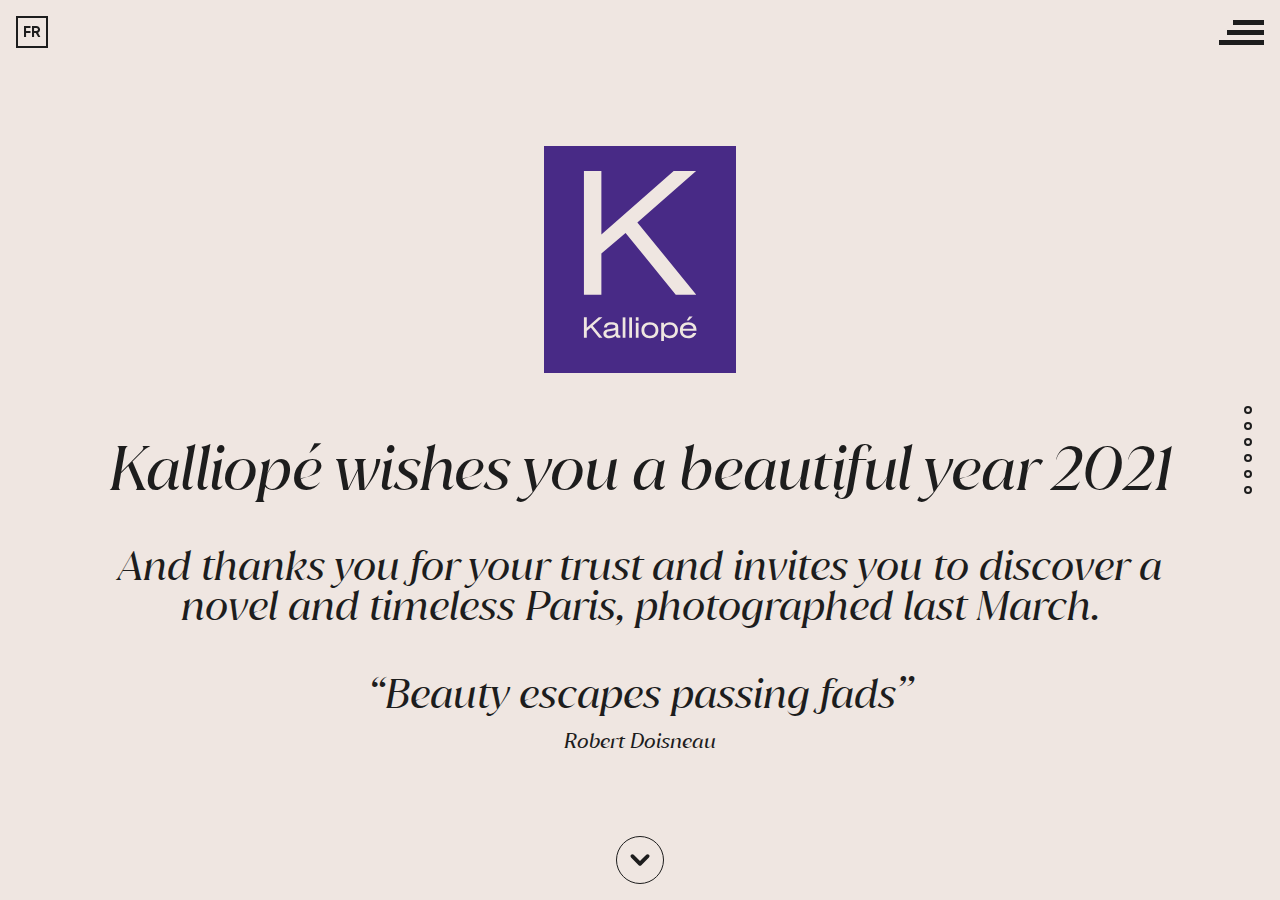
==== commit dc401e95: "Changed dots design" ====
--- a/en/index.html
+++ b/en/index.html
@@ -120,13 +120,16 @@
     </span> -->
 
     <!-- SLIDER NAV -->
-    <span id="slider-nav" data-current="0" class="font-sans flex items-center space-x-2 fixed bottom-4 right-9 transform rotate-90 origin-bottom-right">
-        <span class="border-2 w-2 h-2"></span>
-        <span class="border-2 w-2 h-2"></span>
-        <span class="border-2 w-2 h-2"></span>
-        <span class="border-2 w-2 h-2"></span>
-        <span class="border-2 w-2 h-2"></span>
-        <span class="border-2 w-2 h-2"></span>
+    <span id="slider-nav"
+          data-current="0"
+          class="font-sans flex flex-col items-center space-y-2 fixed top-1/2 right-4 md:right-7 transform -translate-y-1/2"
+    >
+        <span class="border-2 w-2 h-2 rounded-full"></span>
+        <span class="border-2 w-2 h-2 rounded-full"></span>
+        <span class="border-2 w-2 h-2 rounded-full"></span>
+        <span class="border-2 w-2 h-2 rounded-full"></span>
+        <span class="border-2 w-2 h-2 rounded-full"></span>
+        <span class="border-2 w-2 h-2 rounded-full"></span>
     </span>
     
     <!-- POP-IN -->
--- a/assets/css/base.css
+++ b/assets/css/base.css
@@ -574,6 +574,23 @@
   background-color: #1D1D1D;
 }
 
+@media (prefers-color-scheme: dark) {
+  #slider-nav[data-current="1"] > span:nth-of-type(1),
+        #slider-nav[data-current="2"] > span:nth-of-type(2),
+        #slider-nav[data-current="3"] > span:nth-of-type(3),
+        #slider-nav[data-current="4"] > span:nth-of-type(4),
+        #slider-nav[data-current="5"] > span:nth-of-type(5),
+        #slider-nav[data-current="6"] > span:nth-of-type(6) {
+    background-color: #EFE6E1;
+  }
+}
+
+.space-y-2 > :not([hidden]) ~ :not([hidden]) {
+  --tw-space-y-reverse: 0;
+  margin-top: calc(0.5rem * calc(1 - var(--tw-space-y-reverse)));
+  margin-bottom: calc(0.5rem * var(--tw-space-y-reverse));
+}
+
 .space-x-2 > :not([hidden]) ~ :not([hidden]) {
   --tw-space-x-reverse: 0;
   margin-right: calc(0.5rem * var(--tw-space-x-reverse));
@@ -846,6 +863,10 @@
   top: 1rem;
 }
 
+.right-4 {
+  right: 1rem;
+}
+
 .bottom-4 {
   bottom: 1rem;
 }
@@ -862,8 +883,8 @@
   left: 2rem;
 }
 
-.right-9 {
-  right: 2.25rem;
+.top-1\/2 {
+  top: 50%;
 }
 
 * {
@@ -988,20 +1009,16 @@
   transform: translateX(var(--tw-translate-x)) translateY(var(--tw-translate-y)) rotate(var(--tw-rotate)) skewX(var(--tw-skew-x)) skewY(var(--tw-skew-y)) scaleX(var(--tw-scale-x)) scaleY(var(--tw-scale-y));
 }
 
-.origin-bottom-right {
-  transform-origin: bottom right;
-}
-
 .origin-bottom-left {
   transform-origin: bottom left;
 }
 
-.rotate-90 {
-  --tw-rotate: 90deg;
-}
-
 .-rotate-90 {
   --tw-rotate: -90deg;
+}
+
+.-translate-y-1\/2 {
+  --tw-translate-y: -50%;
 }
 
 @-webkit-keyframes spin {
@@ -1155,6 +1172,10 @@
     padding-top: 4rem;
   }
 
+  .md\:right-7 {
+    right: 1.75rem;
+  }
+
   .md\:w-36 {
     width: 9rem;
   }
